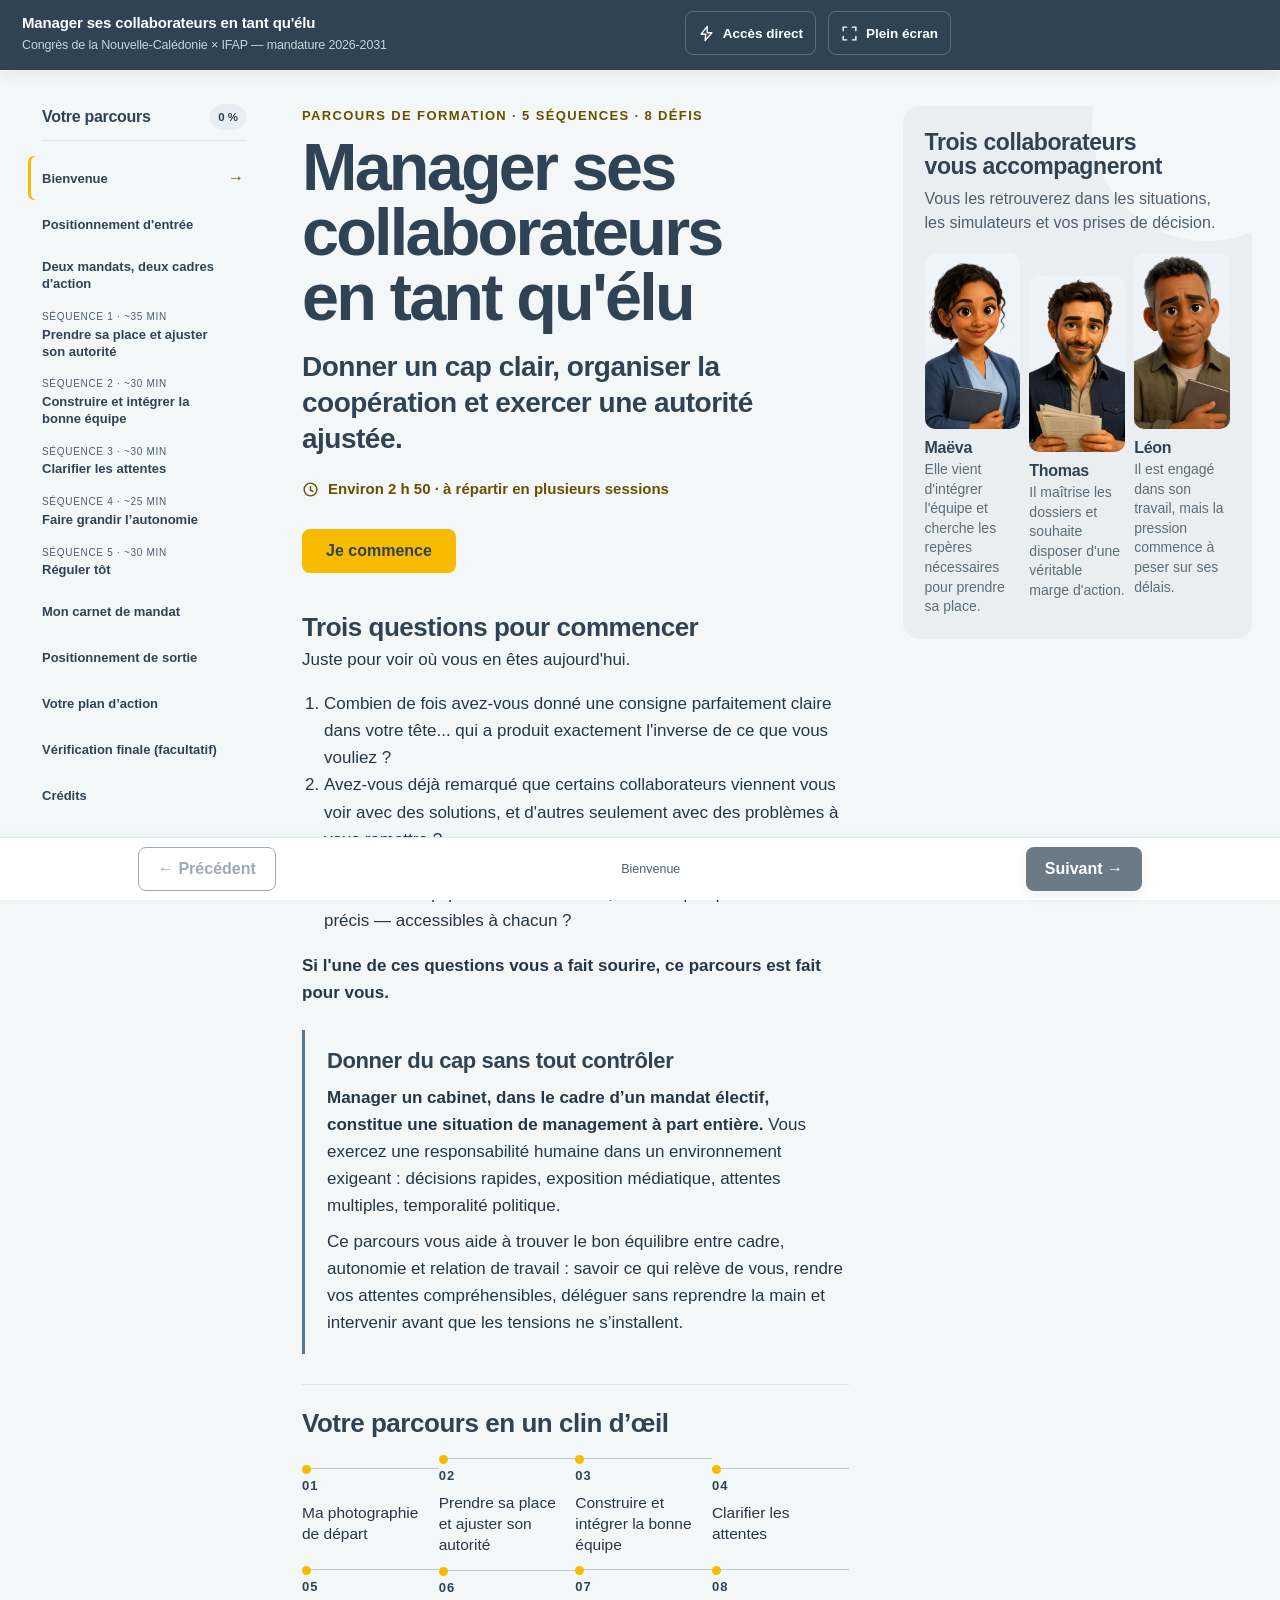
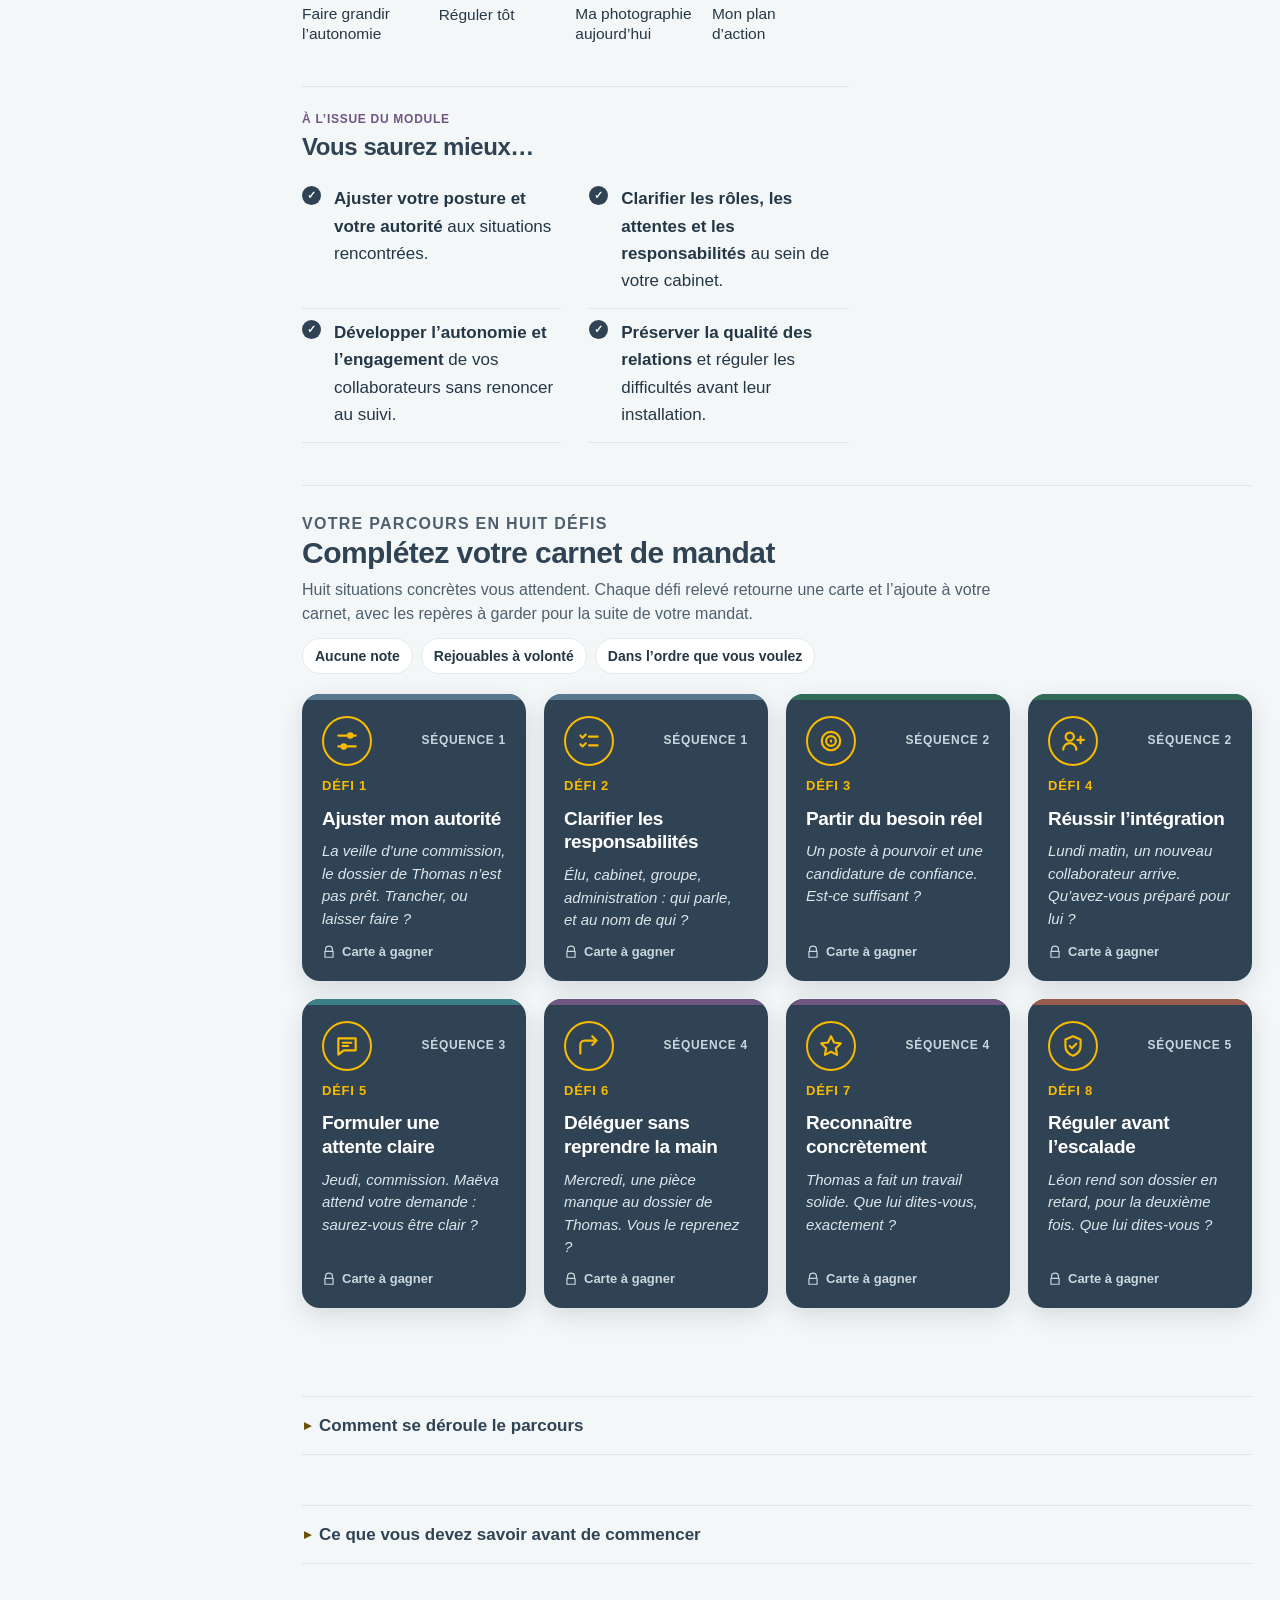
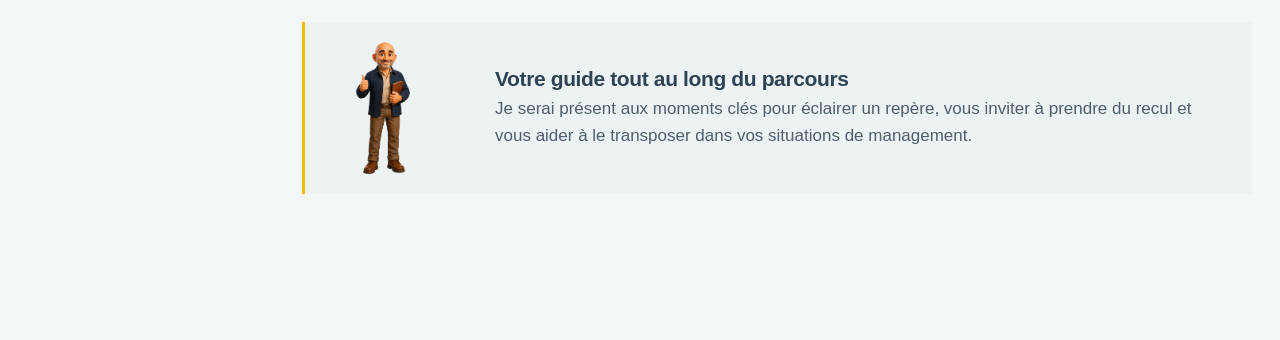
==== index.html @ 5dde5c9f "Manager_collaborateurs_elus_UX18I-T_CARNET- Claude" ====
<!DOCTYPE html>

<html lang="fr">
<head>
<meta charset="utf-8"/>
<meta content="width=device-width, initial-scale=1.0" name="viewport"/>
<title>Manager ses collaborateurs en tant qu'élu — Congrès × IFAP</title>
<!-- CANDIDAT UX18I-T — Lot T : défis en « carnet de mandat » (accueil et tableau de bord). -->
<!-- CANDIDAT UX18I-S — bandeau d’ouverture S1 dédié (Thomas). -->
<!-- CANDIDAT UX18I-R — Lot R : finitions P2 (plan d’action, menu, pastilles, cadrage S1). -->
<!-- CANDIDAT UX18I-Q — Lot Q : positionnement de sortie allégé et corrections P1. -->
<!-- CANDIDAT UX18I-P — Lot P : correctifs P0 (complétion, caractères parasites, navigation unique). -->
<!-- CANDIDAT UX18I-O — Lot O : guide retravaillé, quatre postures (explique, questionne, alerte, félicite). -->
<!-- CANDIDAT UX18I-N — Lot N : simulateurs v2 sur S3 et S4 ; écrans « conséquences » intégrés. -->
<!-- CANDIDAT UX18I-M — Lot M : prototype simulateur v2 sur S5 (Léon). -->
<!-- CANDIDAT UX18I-L — Lot L : fusion d’écrans (75 → 62), contenus secondaires repliés, situations supplémentaires facultatives, accueil allégé, durées réestimées (~3 h). -->
<!-- CANDIDAT UX18I-K — Lot K : allègement (défis resserrés, repères de recherche en « En bref », incises supprimées) et contrastes. -->
<!-- CANDIDAT UX18I-J — Lot J : cohérence globale (8 écrans repères identiques par séquence, chemin de séquence, sommaire local) et présentation premium des apports. -->
<!-- CANDIDAT UX18I-I — Lot I : nouveaux visuels (pastille Thomas S1, pastille Maëva S2, 4 bandeaux de situation illustrés). -->
<!-- CANDIDAT UX18I-H — Lot H : portraits de Léon apaisés en S2/S5, visuels des écrans s1-01d0 et s5-02b. -->
<!-- CANDIDAT UX18I-G — Lot G : réintégration du corpus dans l’ensemble du module (apports, références, mises en situation) sur UX18I-F. -->
<!-- CANDIDAT UX18I-F — Lot F : réintégration du corpus S2 au mot près (MGT-40, MGT-41) sur UX18I-BE. -->
<!-- CANDIDAT UX18I-BE — 1er octobre 2026 — Lots B (personnages) et E (interactions) appliqués sur UX18I-C. Deltas rattachés à MGT-07, 08, 16, 17, 19, 30, 31, 32, 34, 35, 36, 37, 38, 39, 51. -->
<!-- CANDIDAT UX18I-C — 1er octobre 2026 — Lot C (grammaire commune) appliqué sur UX18I-D. Deltas rattachés à MGT-09, 13, 14, 20–25, 28, 45, 49, 50, 52, 57 + H-02 à H-05, H-08. -->
<!-- CANDIDAT UX18I-D — 1er octobre 2026 — Lot D (premiumisation CSS sans refonte) appliqué sur UX18I-A. Couche <style id="ux18i-lot-d"> + 2 retouches HTML. Deltas rattachés à H-01 (§7), MGT-01, 02, 15, 18, 46. -->
<!-- CANDIDAT UX18I-A — 1er octobre 2026 — Lot A du cahier des charges d’évolution v1.0 (nettoyage des fuites de production et sources). Base gelée : UX18I_ACCESSIBILITE_OK (SHA-256 archive 638a7386…329f). Deltas rattachés à MGT-10, 11, 12, 42, 43, 47, 53 ; détail dans le rapport de delta. -->
<!--
================================================================================
  MODULE — MANAGER SES COLLABORATEURS EN TANT QU'ÉLU
  Congrès de la Nouvelle-Calédonie × IFAP — mandature 2026-2031
  Référence d’origine V10 — 24 août 2026.
  CANDIDAT UX18G — embellissement visuel + plan d’action imprimable — 14 septembre 2026.
  Lot 9C : identité pédagogique, grammaire UX et accès aux ressources
  Marie-Noëlle, sans modification du noyau de navigation.
  Empreinte SHA-256 de l’index de référence :
  5653e279adb5aade0eba81c2ec5126a011792228972d4642945e9f3972cf2f93

  La référence V10 reste gelée dans index_REFERENCE_V10.html. Cette copie
  applique le lot 9A : conformité des règles de collecte et de persistance
  (R15/R27 + spécification gabarit §1.3 et §1.7).

  BÂTI SUR GABARIT NOYAU v1.6 (gabarit_noyau_v1_6.html). La V10 de
  référence le reprenait à l'identique (tokens, châssis, SCORM, positionnement ipsatif, modale
  générique, appariement, ordonnancement, tableau à révélation). Conformément
  à la règle de hiérarchie (§1, rang 6) et au principe de gel de version
  (spécification §4.1), LE NOYAU N'AVAIT PAS ÉTÉ MODIFIÉ DANS LA V10 DE RÉFÉRENCE.
  Dans cette copie de travail, le lot 9A a d’abord corrigé les points techniques
  de collecte/persistance non conformes aux documents supérieurs. Le lot 9B
  reprend ensuite le contenu et le cheminement pédagogique à partir des retours
  de Marie-Noëlle, sans modifier la référence V10 gelée. Les couches
  « bibliothèque » (composants CSS/JS préfixés mgt-) et « pédagogie »
  (contenu du module) ont été ajoutées, aux emplacements que le noyau prévoit
  (slots data-slot, écrans insérés entre g-pre et g-eval).

  ── CE QUI EST REPRIS DU GABARIT NOYAU (hors corrections 9A documentées) ──
  · Tokens de la charte graphique (palette Congrès, Arial, espacements).
  · Châssis technique : routeur, sommaire, barre de progression, plein écran,
    modale générique accessible, navigation clavier, reprise de session.
  · Couche SCORM 1.2 en liste blanche stricte (aucun score, aucune note).
  · Positionnement ipsatif en 3 temps (entrée / sortie / rétrospectif) sur
    6 (ici 8) items, avec delta affiché en clôture — mécanique inchangée.
  · Bibliothèque générique : options/feedback (QCM), tableau à révélation,
    GABARIT.appariement() (tap-to-assign), GABARIT.ordonner() (tri par
    boutons ↑/↓), stepper à pastilles (step-pill).

  ── CE QUI EST REPRIS DU PROTOTYPE « ACTION ADMINISTRATIVE »
     (AA_prototype_html_v6_17.html), PAR IMITATION DE PATTERN (pas par copie
     de code module, puisque la structure narrative n'entre jamais dans le
     noyau — spécification §3) ──
  · Le patron de décision à embranchements avec rejeu (« Explorer une autre
    option ») de la fonction scenario() d'AA → repris ici sous
    choixUnique(), utilisé pour les 3 situations d'ouverture de séquence
    (S1-01, S4-03) et les QCM à nuance (S2-04, S4-05, repérage E04).
  · Le patron de stepper de quiz à pastilles, une question à la fois avec
    mélange des options et bilan final (S4 « Les sept questions » chez AA)
    → repris ici sous quizStepper(), utilisé pour les 5 quiz de séquence
    (S1-05, S2-05, S3-06, S4-07, S5-07) et le récapitulatif de g-eval.
  · Le composant media-slot du noyau (déjà présent dans gabarit_noyau) est
    repris tel quel pour tous les emplacements vidéo/photo/HTML prévus au
    plan médias (§12 du scénario) : aucun média n'est simulé, chaque
    emplacement est balisé et nommé (MGT-…) pour la production ultérieure.
  · Le principe des « écrans-cadres figés » (g-contrat, g-pre, g-eval,
    g-post, g-satisf, g-fin) et l'usage exclusif des classes sémantiques du
    noyau (.g-consigne, .g-repere, .g-bon-reflexe, .g-alerte-juridique,
    .g-guidance, .g-apport) sont conservés à l'identique de la pratique AA.

  ── ADAPTATIONS ASSUMÉES ET À ARBITRER (transparence, cf. RÈGLE_hiérarchie) ──
  1. Le scénario (§2, E03) prévoit 3 niveaux de réponse au positionnement
     (« déjà solide / en développement / je souhaite le travailler »). Le
     moteur du noyau encode 4 niveaux fixes (Pas du tout/Plutôt non/Plutôt
     oui/Tout à fait), et le noyau est gelé : ce prototype utilise donc
     l'échelle à 4 niveaux du noyau. Écart à signaler en comité — H5/H6.
  2. Le scénario ne prévoit pas d'évaluation finale centralisée : les 5 quiz
     sont distribués en fin de chaque séquence. L'écran g-eval, obligatoire
     dans le noyau, est ici employé comme RÉCAPITULATIF TRANSVERSAL (une
     question par séquence, reprise de la banque §9) plutôt que comme un
     6ᵉ quiz supplémentaire — à valider : conserver, alléger ou vider ce
     récapitulatif au profit d'un simple message de transition.
  3. S6-01 (« Avec le recul ») est directement porté par les écrans noyau
     g-post + g-retro-bloc (mêmes 8 items qu'à l'entrée). S6-02 à S6-05
     (delta, maintenir/faire évoluer/expérimenter, 3 engagements, feuille de
     route) sont repliés dans le slot libre data-slot="fin" de l'écran de
     clôture g-fin, qui est explicitement prévu en « forme libre » par la
     spécification (§6.3) — aucun écran noyau n'a été ajouté ni déplacé.
  4. Les vidéos, photographies et schémas du plan médias (§12) sont tous en
     l'état d'emplacement balisé (.media-slot), non produits à ce stade.

  ── RETOUR MARC DU 20/08/2026 — INTÉGRÉ ──
  · Les huit défis de l'écran d'accueil ne sont plus énumérotés (1—, 2—…) :
    simple liste à puces.
  5. Sommaire regroupé par séquence (voir commentaire au-dessus de
     construireMenu() dans le script) : le sommaire n'affiche plus qu'une
     entrée par séquence, avec l'intitulé officiel du scénario (§3 à §7) —
     jamais les écrans/activités qui la composent. Inspiré du fonctionnement
     d'« Action administrative » (un panneau = une séquence, sous-navigation
     interne), mais implémenté ici comme un regroupement à l'affichage plutôt
     qu'une fusion des 31 écrans en 5 panneaux : ORDRE, la navigation bas de
     page, le calcul de complétion et le SCORM restent inchangés. À arbitrer :
     si l'équipe souhaite à terme la structure AA « un panneau par séquence »
     à part entière (sous-écrans + rituel interne), c'est une réécriture plus
     profonde du routeur, hors périmètre de cette itération.

  ── APPLICATION DE REGLES_UX_interface_modules_elus.md (R100-R108,
     20/08/2026) — revue UX du même jour, transformée en règles puis
     appliquée à ce prototype dans la foulée ──
  · R100 : écran d'accueil replié — seuls titre/accroche/vidéo/CTA restent
    visibles sans dépli ; défis, durée détaillée, confidentialité complète
    et légende passent dans un <details> natif (#g-contrat-detail), une
    mention de non-collecte courte restant visible avant le bouton.
  · R101 : dev:false dans l'appel GABARIT.init() du module (le noyau gelé
    garde dev:true comme valeur par défaut interne — non modifié, gel de
    version — mais le module l'écrase à l'initialisation).
  · R102/R103 : POSITION_SEQ et SEQ_DUREES ajoutés au script — repère
    « Écran X sur Y » en bas de page, durée estimée par séquence au
    sommaire.
  · R104 : majBoutonSuivant() — le bouton Suivant reste cliquable en toutes
    circonstances (aucun changement de la condition de disabled, position
    dans ORDRE uniquement), un signal visuel discret (grisage + info-bulle
    CSS) apparaît si l'écran courant n'est pas encore complété.
  · R105 : convergence des libellés de bouton vers « Je valide… » /
    « Je continue… » / « Je termine… ». Deux exceptions documentées et
    volontaires : le bouton « Vérifier » de GABARIT.ordonner() et le bouton
    « Je poursuis » d'evalTerminee() sont générés à l'intérieur du noyau
    gelé (lignes < 1688, avant le `return{...}` de l'IIFE GABARIT) — non
    modifiés pour respecter le gel de version. « Je commence » (accueil)
    reste tel quel : une entrée dans le module n'est pas une simple
    continuation.
  · R106 : rendreJauges() (fonction simulateur) affiche désormais la valeur
    chiffrée de chaque jauge et porte role="progressbar" + aria-valuenow/
    min/max.
  · R107 : les apports théoriques de plus de trois lignes mettent en
    évidence leur phrase-clé (<strong>) plutôt qu'un bloc de texte continu.
  · R108 : point de bascule de la mise en page (menu fixe → menu superposé)
    relevé de 900 à 1100px, pour qu'un iPad en paysage (1024px CSS) bascule
    en mise en page à une colonne plutôt que de garder le menu fixe.

  ── IMAGES INTÉGRÉES DU 21/08/2026 ──
  Les 5 images du plan médias (§12) ont été produites par Marc à partir des
  prompts fournis (PROMPTS_IMAGES_MGT_v1.md) et sont intégrées ici en dur,
  chacune remplaçant son .media-slot d'origine par une balise <img> :
  MGT-IMG-ENTREES-SEQUENCES, MGT-IMG-CRISE-DOSSIER, MGT-IMG-SCENE-COMMISSION,
  MGT-IMG-DOSSIER-TRAVAIL, MGT-IMG-DEUX-FAUTEUILS. Fichiers dans le
  sous-dossier /media, à côté de ce HTML (convention retenue faute de
  précédent dans les prototypes existants — à confirmer avant packaging
  SCORM définitif). Recompressées à la livraison (qualité JPEG 82,
  redimensionnées à 1400px de large max.) pour respecter le plafond de
  200 Ko de R36 — poids d'origine 449 à 568 Ko, ramenés à 161-189 Ko.
  Texte alternatif posé sur chacune conformément au texte fourni dans
  PROMPTS_IMAGES_MGT_v1.md. Seul MGT-VIDEO-INTRO reste en .media-slot
  (vidéo réelle, hors package par R36). Écart corrigé au passage : l'eyebrow
  de g-contrat annonçait « 6 séquences », le module en compte 5 — corrigé.

  À FAIRE AVANT VALIDATION HTML (checklist spécification §7) : retirer tout
  bloc .a-fournir restant, tester au clavier et au lecteur d'écran,
  tester la reprise de session. dev:false déjà appliqué (R101 ci-dessus).
================================================================================
-->
<style>
/* ===== NOYAU · 1.1 — tokens de la charte, copiés tels quels ===== */
:root {
  /* ==================================================================
     SYSTÈME DE TOKENS v2 — palette 11 rôles, typo 6 tailles.
     Rôles canoniques d'abord ; les anciens noms sont conservés comme
     ALIAS pour que les classes existantes héritent sans réécriture.
     ================================================================== */
  /* --- Neutres (5) · titre (1) --- */
  --blanc:#FFFFFF; --page:#F7F9FB; --ligne:#E3E9EE; --texte-2:#647583; --encre:#263746;
  --bleu-nuit:#2F4354;
  /* --- Accent (rare) --- */
  --or:#F8BB00; --or-survol:#E0A800; --or-texte:#6B4E00; --ivoire:#FFF8E3;
  /* --- Sémantiques (état seulement) --- */
  --succes:#2E7D52; --succes-fond:#E7F4EC; --erreur:#B4453A; --erreur-fond:#FBECEA;
  /* --- Typographie — 6 tailles, 2 graisses --- */
  --fs-legende:13px; --fs-corps:16px; --fs-sous:20px; --fs-section:26px; --fs-ecran:33px; --fs-accueil:42px;
  --poids-normal:400; --poids-fort:600; --interligne:1.6;
  --police:Arial,Helvetica,sans-serif;
  /* --- Espace · rayons · ombre · mesure de lecture --- */
  --sp-1:8px; --sp-2:16px; --sp-3:24px; --sp-4:40px;
  --r-1:10px; --r-2:14px;
  --ombre-carte:0 2px 10px rgba(35,55,70,.05);
  --mesure:68ch;

  /* --- Palette secondaire MGT : repérage pédagogique, issue des fiches --- */
  --mgt-repere-1:#EAF1F5; --mgt-repere-2:#FFF7DF; --mgt-repere-3:#EAF4EF; --mgt-repere-4:#F1ECF6;
  --mgt-accent-1:#58788F; --mgt-accent-2:#B68B00; --mgt-accent-3:#2F6B55; --mgt-accent-4:#705683;

  /* --- ALIAS de compatibilité (anciens noms -> rôles) --- */
  --cnc-or:var(--or); --cnc-or-fonce:var(--or-texte);
  --cnc-gris:var(--texte-2); --cnc-gris-clair:var(--texte-2);
  --bleu-ardoise:var(--bleu-nuit); --gris-doux:var(--texte-2); --bordure:var(--ligne);
  --brume:var(--page); --info-fond:var(--page); --sable:var(--ivoire); --sable-bord:var(--or);
  --fs-titre-module:var(--fs-ecran); --fs-titre-section:var(--fs-section);
  --fs-titre-bloc:var(--fs-sous); --fs-texte:var(--fs-corps); --fs-petit:var(--fs-legende);
  --espace-s:var(--sp-2); --espace-m:var(--sp-3); --espace-l:var(--sp-4);
  --rayon:var(--r-1); --rayon-grand:var(--r-2);
  --ombre:var(--ombre-carte); --ombre-forte:var(--ombre-carte);
}
*{box-sizing:border-box}html,body{margin:0;padding:0}
body{font-family:var(--police);color:var(--encre);line-height:var(--interligne);font-size:var(--fs-corps);background:var(--page)}
:focus-visible{outline:3px solid var(--bleu-ardoise);outline-offset:2px}
@media (prefers-reduced-motion:reduce){*{animation:none!important;transition:none!important}}
:fullscreen{background:var(--page);overflow:auto}
::backdrop{background:var(--page)}

/* ===== NOYAU · 1.4 — châssis (chrome, progression, navigation) ===== */
.g-chrome{position:sticky;top:0;z-index:50;background:var(--bleu-nuit);color:var(--blanc);box-shadow:var(--ombre)}
.g-chrome-inner{max-width:1440px;margin:0 auto;padding:10px 18px;display:flex;align-items:center;gap:14px;flex-wrap:wrap}
.g-chrome .g-titre{font-weight:bold;font-size:15px;margin:0;flex:1 1 220px}
.g-chrome .g-titre span{display:block;font-weight:normal;font-size:12.5px;color:#C6D3DD}
.g-chrome-btn{background:transparent;color:var(--blanc);border:1.5px solid #5C7285;border-radius:7px;padding:7px 12px;font-family:var(--police);font-size:13.5px;font-weight:bold;cursor:pointer}
.g-chrome-btn:hover{background:var(--bleu-nuit)}
.g-progression{background:var(--bleu-nuit);height:8px;overflow:hidden}
.g-progression .g-avancee{height:100%;width:0%;background:linear-gradient(90deg,var(--cnc-or),var(--or));transition:width .35s ease}
.g-dev{background:var(--bleu-nuit);color:var(--or);font-size:12.5px;padding:6px 18px;text-align:center}

.g-page{max-width:1440px;margin:0 auto;padding:26px 24px 120px}
.g-layout{display:grid;grid-template-columns:280px minmax(0,980px);gap:28px;align-items:start;justify-content:center}
.g-contenu{min-width:0;max-width:980px;width:100%}
.panel{display:none}.panel.actif{display:block;animation:app .28s ease}
@keyframes app{from{opacity:0;transform:translateY(6px)}to{opacity:1;transform:none}}
.g-menu{display:block;position:sticky;top:86px;max-height:calc(100vh - 116px);max-height:calc(100dvh - 116px);overflow:auto;background:var(--blanc);border:1px solid var(--bordure);border-radius:var(--rayon-grand);box-shadow:var(--ombre);padding:18px 14px}
.g-menu-head{display:flex;align-items:center;justify-content:space-between;gap:10px;margin:0 8px 12px}
.g-menu-titre{font-size:18px;color:var(--bleu-nuit);margin:0}
.g-menu-pct{flex:0 0 auto;padding:5px 9px;border-radius:999px;background:var(--info-fond);font-size:13px;font-weight:800;color:var(--bleu-nuit);white-space:nowrap}
.g-menu ol{list-style:none;margin:0;padding:0}.g-menu li{margin:0 0 6px}
.g-menu a{display:grid;grid-template-columns:minmax(0,1fr) 20px;gap:9px;align-items:center;min-height:48px;color:var(--gris-doux);cursor:pointer;text-decoration:none;border:0;border-radius:9px;padding:9px 10px;font-size:13.5px;line-height:1.25}
.g-menu a:hover{background:var(--brume);color:var(--bleu-nuit)}
.g-menu .g-menu-kicker{display:block;color:var(--gris-doux);font-size:10.5px;font-weight:400;letter-spacing:.35px;text-transform:uppercase;margin-bottom:3px}
.g-menu .g-menu-libelle{display:block;color:var(--bleu-nuit);font-size:13.5px;font-weight:650;line-height:1.3}
.g-menu .g-menu-statut{display:grid;place-items:center;width:20px;height:20px;font-size:16px;font-weight:bold}
.g-menu li.est-termine a{background:transparent}
.g-menu li.est-termine .g-menu-statut{color:var(--succes)}
.g-menu li.est-actif a{background:var(--bleu-nuit);color:var(--blanc);box-shadow:inset 4px 0 0 var(--cnc-or)}
.g-menu li.est-actif .g-menu-kicker{color:inherit;opacity:.8}
.g-menu li.est-actif .g-menu-libelle{color:inherit}
.g-menu li.est-actif .g-menu-statut{color:var(--cnc-or)}
.g-menu li.est-a-venir a{color:var(--texte-2)}
.g-menu-outils{border-top:1px solid var(--bordure);margin-top:14px;padding-top:14px}
.g-menu-outils h3{font-size:14px;margin:0 0 8px;color:var(--bleu-nuit)}
.g-menu-outils a{display:block;border:1px solid var(--bordure);padding:9px 10px;margin-top:7px;font-weight:bold}
.g-menu-outils:empty{display:none}
.g-chrome #g-btn-menu{display:none}
.g-nav-bas{position:fixed;bottom:0;left:0;right:0;background:var(--blanc);border-top:1px solid var(--bordure);box-shadow:0 -3px 12px rgba(30,45,58,.07);z-index:40}
.g-nav-bas-inner{max-width:980px;margin:0 auto;padding:12px 18px;display:flex;justify-content:space-between;gap:12px;align-items:center}
.g-nav-bas .g-position{font-size:13px;color:var(--gris-doux)}
/* R108 (REGLES_UX_interface_modules_elus.md) — bascule relevée de 900 à
   1100px : un iPad en orientation paysage (1024px CSS) reste sous ce seuil
   avec l'ancien réglage et gardait la mise en page « bureau » à deux
   colonnes, trop resserrée pour le tri de cartes et les jauges de
   simulateur. */
@media(max-width:1100px){
 .g-page{padding-left:18px;padding-right:18px}.g-layout{display:block}.g-contenu{max-width:none}
 .g-chrome #g-btn-menu{display:inline-block}
 .g-menu{display:none;position:fixed;z-index:70;left:12px;right:12px;top:70px;max-height:calc(100vh - 92px);max-height:calc(100dvh - 92px)}
 .g-menu.ouvert{display:block}
}
@media(max-width:520px){.g-nav-bas .g-position{display:none}.g-nav-bas .btn{flex:1;text-align:center}}
/* R104 — signal discret sur le bouton Suivant quand l'écran n'est pas complété */
.g-btn-incomplet{opacity:.7;position:relative}
.g-btn-incomplet:hover::after,.g-btn-incomplet:focus-visible::after{content:attr(data-tip);position:absolute;bottom:calc(100% + 9px);right:0;background:var(--bleu-nuit);color:var(--blanc);font-size:12.5px;font-weight:normal;padding:7px 11px;border-radius:6px;white-space:nowrap;box-shadow:var(--ombre);pointer-events:none}
@media(max-width:520px){.g-btn-incomplet:hover::after,.g-btn-incomplet:focus-visible::after{white-space:normal;left:0;right:0;bottom:calc(100% + 9px);text-align:center}}

/* ===== NOYAU — typographie & blocs génériques ===== */
.eyebrow{color:var(--cnc-or-fonce);font-weight:bold;text-transform:uppercase;letter-spacing:.8px;font-size:var(--fs-petit);margin:0 0 6px}
h1{font-size:var(--fs-titre-module);color:var(--bleu-nuit);line-height:1.2;margin:0 0 12px}
h2{font-size:var(--fs-titre-section);color:var(--bleu-nuit);margin:var(--espace-l) 0 4px}
h3{font-size:var(--fs-titre-bloc);color:var(--bleu-nuit);margin:var(--espace-m) 0 8px}
p{margin:0 0 12px}.chapo{color:var(--gris-doux);font-size:16px}
.hero{background:var(--bleu-nuit);border-radius:var(--rayon-grand);padding:36px 32px;color:var(--blanc);position:relative;overflow:hidden;margin-bottom:var(--espace-m)}
.hero::after{content:"";position:absolute;right:-40px;top:-40px;width:220px;height:220px;border-radius:50%;background:var(--cnc-or);opacity:.14}
.hero .eyebrow{color:var(--cnc-or)}.hero h1{color:var(--blanc)}.hero p{margin:0;max-width:620px;color:#DCE5EC}

.btn{display:inline-block;padding:13px 22px;border-radius:7px;font-weight:bold;text-decoration:none;font-family:var(--police);font-size:16px;border:none;cursor:pointer}
.btn-primaire{background:var(--bleu-nuit);color:var(--blanc)}.btn-primaire:hover{background:var(--bleu-nuit)}
.btn-accent{background:var(--cnc-or);color:var(--bleu-nuit)}.btn-accent:hover{background:var(--or-survol)}
.btn-secondaire{background:var(--blanc);color:var(--bleu-nuit);border:2px solid var(--bleu-nuit)}.btn-secondaire:hover{background:var(--brume)}
.btn[disabled]{opacity:.45;cursor:not-allowed}

.encadre{border-radius:var(--rayon);padding:18px 22px;margin:var(--espace-m) 0}
.encadre-info{background:var(--blanc);border:1px solid var(--ligne)}
.encadre-attention{background:var(--sable);border:1px solid var(--sable-bord)}
.encadre-cle{background:var(--blanc);border:1px solid var(--bordure);box-shadow:var(--ombre)}

/* ---- Écran d'accueil « Bienvenue » — structure standard de tous les modules ---- */
.g-accueil-intro{max-width:1050px;margin-bottom:22px}
.g-accueil-intro h1{max-width:none}
.g-accueil-intro .chapo{max-width:1000px}
.mgt-accueil-hero{display:grid;grid-template-columns:minmax(0,1fr) minmax(320px,420px);grid-template-areas:"titre titre" "intro video";column-gap:30px;row-gap:10px;align-items:start;margin-bottom:20px}.mgt-accueil-titre{grid-area:titre}.mgt-accueil-titre h1{margin-bottom:0}.mgt-accueil-hero .g-accueil-intro{grid-area:intro;margin:0}.mgt-accueil-hero .g-accueil-video{grid-area:video;margin:0;max-width:420px;justify-self:end}.mgt-accueil-hero .g-video-legende{font-size:12.5px}
@media(max-width:1100px){.mgt-accueil-hero{grid-template-areas:"titre" "intro" "video"}}
.g-accueil-grid{display:grid;grid-template-columns:minmax(0,1fr) minmax(360px,.92fr);gap:28px;align-items:start}
.g-objectifs{margin:18px 0;padding:18px 20px;background:var(--ivoire);border:1px solid var(--ligne);border-radius:var(--rayon);color:var(--encre)}
.g-objectifs h2{margin:0 0 8px;color:var(--bleu-nuit);font-size:21px}
.g-objectifs li{margin:7px 0;line-height:1.45}
.g-duree{display:flex;align-items:center;gap:12px;margin:14px 0 0;padding:15px 18px;background:var(--blanc);border:1px solid var(--bordure);border-radius:var(--rayon);box-shadow:var(--ombre);color:var(--encre)}
.g-duree .icone{display:grid;place-items:center;flex:0 0 40px;width:40px;height:40px;border-radius:50%;background:var(--brume);color:var(--bleu-nuit);font-size:20px}
.g-duree p{margin:0;font-size:16px;line-height:1.5}
.g-duree strong{color:var(--bleu-nuit)}
.g-accueil-video{margin:18px 0 0}
.g-accueil-video video,.g-accueil-video iframe{display:block;width:100%;aspect-ratio:16/9;border:0;border-radius:var(--rayon-grand);background:var(--bleu-nuit);box-shadow:var(--ombre)}
.g-video-legende{margin:9px 2px 0;color:var(--gris-doux);font-size:14px}
.g-accueil-essentiel{display:grid;grid-template-columns:minmax(0,1.3fr) minmax(280px,.7fr);gap:22px;align-items:start;margin:22px 0}.g-accueil-essentiel .g-objectifs{margin:0}.g-accueil-essentiel .g-duree{margin:0 0 16px}
.mgt-objectifs-formation{margin:24px 0}.mgt-objectifs-formation h2,.mgt-engagements h2{margin-bottom:12px;color:var(--bleu-nuit)}.mgt-objectifs-liste{display:grid;grid-template-columns:1fr 1fr;gap:9px 24px;margin:0;padding:0;list-style:none;counter-reset:objectif}.mgt-objectifs-liste li{counter-increment:objectif;position:relative;padding:9px 0 9px 38px;border-bottom:1px solid var(--bordure)}.mgt-objectifs-liste li::before{content:counter(objectif);position:absolute;left:0;top:8px;display:grid;place-items:center;width:26px;height:26px;border-radius:50%;background:var(--bleu-nuit);color:#fff;font-weight:800;font-size:13px}
.mgt-engagements{margin:24px 0}.mgt-engagements-grid{display:grid;grid-template-columns:1fr 1fr;gap:12px}.mgt-engagement{padding:14px 16px;background:var(--brume);border-left:4px solid var(--cnc-or);border-radius:0 9px 9px 0}.mgt-engagement strong{display:block;color:var(--bleu-nuit);margin-bottom:3px}.mgt-engagement p{margin:0;font-size:14px;color:var(--texte-2)}
.mgt-personnages{margin:24px 0}.mgt-personnages-entete{display:flex;align-items:end;justify-content:space-between;gap:18px;margin-bottom:13px}.mgt-personnages-entete h2{margin:0;color:var(--bleu-nuit)}.mgt-personnages-entete p{margin:0;color:var(--texte-2);font-size:14px}.mgt-personnages-grid{display:grid;grid-template-columns:repeat(3,1fr);gap:13px}.mgt-personnage{display:grid;grid-template-columns:92px 1fr;gap:13px;align-items:center;padding:13px;background:#fff;border:1px solid var(--bordure);border-radius:var(--rayon);box-shadow:var(--ombre)}.mgt-personnage img{width:92px;height:92px;object-fit:cover;border-radius:50%;border:3px solid var(--brume)}.mgt-personnage h3{font-size:18px;margin:0 0 3px;color:var(--bleu-nuit)}.mgt-personnage p{font-size:13.5px;margin:0;color:var(--texte-2)}
.mgt-cas-intro{display:grid;grid-template-columns:66px 1fr;gap:13px;align-items:center;margin:9px 0 16px}.mgt-cas-intro img{width:66px;height:66px;object-fit:cover;border-radius:50%;border:3px solid var(--brume)}.mgt-cas-intro .chapo{margin:0}
.mgt-accueil-blocs{display:grid;grid-template-columns:1fr 1fr;gap:24px;margin:24px 0}.mgt-accueil-blocs .mgt-objectifs-formation,.mgt-accueil-blocs .mgt-engagements{margin:0}.mgt-accueil-blocs .mgt-objectifs-liste,.mgt-accueil-blocs .mgt-engagements-grid{grid-template-columns:1fr}
.mgt-seq-repere{margin:0 0 28px;padding:0 0 15px 17px;border-left:4px solid var(--cnc-or);border-bottom:1px solid var(--bordure)}.mgt-seq-meta{display:flex;justify-content:space-between;gap:16px;color:var(--bleu-ardoise);font-size:12px;font-weight:700;letter-spacing:.45px;text-transform:uppercase}.mgt-seq-repere h1{font-size:clamp(25px,3.2vw,34px);margin:5px 0 7px;color:var(--bleu-nuit)}.mgt-seq-repere p{margin:0;color:var(--texte-2);font-size:15px}.mgt-activite-type{display:inline-block;margin:0 0 9px;color:var(--bleu-ardoise);font-size:12px;font-weight:800;letter-spacing:.55px;text-transform:uppercase}.mgt-situation-titre{font-size:clamp(23px,2.8vw,29px);margin:0 0 10px;color:var(--bleu-nuit)}
.mgt-guide-card{display:grid;grid-template-columns:108px 1fr;gap:15px;align-items:center;background:var(--bleu-nuit);color:#fff;border-radius:var(--rayon-grand);padding:15px 18px;overflow:hidden}.mgt-guide-card img{display:block;width:108px;height:128px;object-fit:cover;object-position:center 10%;align-self:end}.mgt-guide-card h2{font-size:20px;color:var(--cnc-or);margin:0 0 6px}.mgt-guide-card p{margin:0;font-size:14px}
.mgt-guidee{position:relative;padding-right:92px!important}.mgt-guidee::after{content:"";position:absolute;right:15px;bottom:10px;width:62px;height:62px;border-radius:50%;background:#fff url("[data-uri]") center 12%/175% auto no-repeat;border:3px solid var(--cnc-or);box-shadow:0 2px 8px rgba(30,45,58,.18)}
.g-legende-composants{display:grid;grid-template-columns:repeat(3,1fr);gap:10px;margin:18px 0}
.g-legende-composants div{padding:13px;border-radius:9px;border:1px solid var(--bordure);background:#fff}
.g-legende-composants b{display:block;color:var(--bleu-nuit)}
.g-legende-composants span{color:var(--gris-doux);font-size:14px}
@media(max-width:1100px){.g-accueil-grid,.g-legende-composants,.g-accueil-essentiel,.mgt-accueil-hero{grid-template-columns:1fr}.mgt-accueil-hero .g-accueil-video{justify-self:start;width:100%;max-width:480px}.g-accueil-video{margin-top:0}.mgt-personnages-grid{grid-template-columns:1fr 1fr}}@media(max-width:760px){.mgt-accueil-blocs{grid-template-columns:1fr}.mgt-personnages-grid{grid-template-columns:1fr}.mgt-personnages-entete{display:block}.mgt-personnages-entete p{margin-top:5px}}@media(max-width:680px){.mgt-objectifs-liste,.mgt-engagements-grid{grid-template-columns:1fr}}@media(max-width:520px){.mgt-guide-card{grid-template-columns:82px 1fr}.mgt-guide-card img{width:82px;height:108px}.mgt-guidee{padding-right:72px!important}.mgt-guidee::after{right:9px;width:52px;height:52px}.mgt-seq-meta{display:block}.mgt-seq-meta span{display:block;margin-bottom:3px}}
/* R100 — écran d'accueil : détail replié par défaut (<details> natif) */
.g-accueil-detail{margin:16px 0 0;border:1px solid var(--bordure);border-radius:var(--rayon);background:var(--blanc)}
.g-accueil-detail summary{cursor:pointer;list-style:none;padding:15px 18px;font-weight:bold;color:var(--bleu-nuit);display:flex;align-items:center;gap:8px}
.g-accueil-detail summary::-webkit-details-marker{display:none}
.g-accueil-detail summary::before{content:"▸";color:var(--cnc-or-fonce);font-size:14px}
.g-accueil-detail[open] summary::before{content:"▾"}
.g-accueil-detail summary:hover{background:var(--brume)}
.g-accueil-detail>*:not(summary){padding:0 18px 18px}
.g-lien-detail{color:var(--bleu-ardoise);font-weight:bold}
.encadre h4{margin:0 0 6px;color:var(--bleu-nuit);font-size:var(--fs-titre-bloc)}
.encadre p:last-child{margin-bottom:0}

/* R72-R73 — fonctions éditoriales distinctes et stables */
.g-consigne,.g-guidance,.g-apport,.g-alerte-juridique,.g-bon-reflexe,.g-repere,.g-ressource{border-radius:var(--rayon);padding:16px 18px;margin:var(--espace-m) 0}
.g-consigne{background:var(--sable);border:2px solid var(--cnc-or);color:var(--encre)}
.g-consigne::before{content:"À vous d'agir";display:block;font-size:12px;line-height:1.2;font-weight:bold;text-transform:uppercase;letter-spacing:.7px;color:var(--or-texte);margin-bottom:6px}
.g-guidance{background:var(--blanc);border:1px solid var(--ligne);color:var(--texte-2)}
.g-guidance::before{content:"Conseil";display:block;font-size:12px;font-weight:bold;text-transform:uppercase;letter-spacing:.7px;color:var(--bleu-ardoise);margin-bottom:6px}
.g-apport{background:var(--blanc);border:1px solid var(--bordure);box-shadow:var(--ombre)}
.g-alerte-juridique{background:var(--erreur-fond);border:1px solid var(--erreur)}
.g-alerte-juridique::before{content:"Vigilance juridique";display:block;font-size:12px;font-weight:bold;text-transform:uppercase;letter-spacing:.7px;color:var(--erreur);margin-bottom:6px}
.g-bon-reflexe{background:var(--succes-fond)}
.g-bon-reflexe::before{content:"Bon réflexe";display:block;font-size:12px;font-weight:bold;text-transform:uppercase;letter-spacing:.7px;color:var(--succes);margin-bottom:6px}
.g-repere{background:var(--bleu-nuit);color:var(--blanc);border-top:5px solid var(--cnc-or)}
.g-repere::before{content:"Repère à emporter";display:block;font-size:12px;font-weight:bold;text-transform:uppercase;letter-spacing:.7px;color:var(--cnc-or);margin-bottom:6px}
.g-ressource{background:var(--blanc);border:1px solid var(--bordure);box-shadow:var(--ombre)}
.g-ressource::before{content:"Ressource";display:block;font-size:12px;font-weight:bold;text-transform:uppercase;letter-spacing:.7px;color:var(--cnc-or-fonce);margin-bottom:6px}
.g-consigne>:last-child,.g-guidance>:last-child,.g-apport>:last-child,.g-alerte-juridique>:last-child,.g-bon-reflexe>:last-child,.g-repere>:last-child,.g-ressource>:last-child{margin-bottom:0}

/* R68 — rituel de séquence */
.g-rituel{display:grid;grid-template-columns:repeat(5,minmax(0,1fr));gap:6px;margin:16px 0 24px;padding:8px;background:var(--blanc);border:1px solid var(--bordure);border-radius:var(--rayon)}
.g-rituel span{display:flex;gap:6px;align-items:center;justify-content:center;min-height:44px;padding:7px;border-radius:7px;background:var(--brume);color:var(--texte-2);font-size:13px;font-weight:bold;text-align:center}
.g-rituel span::before{content:attr(data-num);display:grid;place-items:center;flex:0 0 22px;height:22px;border-radius:50%;background:var(--blanc);color:var(--bleu-nuit)}
.g-rituel .est-actif{background:var(--cnc-or);color:var(--bleu-nuit)}.g-rituel .est-fait{background:var(--succes-fond);color:var(--succes)}
@media(max-width:720px){.g-rituel{grid-template-columns:1fr}.g-rituel span{justify-content:flex-start;text-align:left}}

/* R78-R81 — médias lisibles, agrandissables et accessibles */
.g-visuel{margin:var(--espace-m) 0}.g-visuel img{display:block;width:100%;height:auto;border:1px solid var(--bordure);border-radius:var(--rayon)}
.g-visuel-actions{display:flex;gap:10px;flex-wrap:wrap;margin-top:10px}
.g-visuel details{margin-top:10px;font-size:14px;color:var(--gris-doux)}
.g-visuel details summary{cursor:pointer;font-weight:bold;color:var(--bleu-ardoise)}

/* R70 — sous-écrans progressifs */
.g-sous-ecran[hidden]{display:none}.g-sous-ecran-nav{display:flex;justify-content:space-between;gap:10px;align-items:center;margin:24px 0}
.g-sous-ecran-position{color:var(--gris-doux);font-size:14px}

/* Mentions obligatoires injectées par le noyau (spec §1.4) */
.g-confid{display:flex;align-items:center;gap:10px;background:var(--page);border:1px dashed var(--ligne);border-radius:8px;padding:9px 14px;font-size:13.5px;color:var(--texte-2);margin:0 0 var(--espace-m)}
.g-confid strong{color:var(--bleu-nuit)}
.g-droit-date{background:var(--sable);border:1px solid var(--sable-bord);border-radius:8px;padding:10px 14px;font-size:13.5px;color:var(--or-texte);margin:14px 0}
.g-droit-date b{display:block}

/* Bloc « à fournir » — visible en dev, doit disparaître avant packaging */
.a-fournir{background:var(--erreur-fond);border:2px dashed var(--erreur);border-radius:var(--rayon);padding:14px 18px;margin:14px 0;font-size:14.5px;color:var(--erreur)}
.a-fournir b{display:block;margin-bottom:3px;text-transform:uppercase;font-size:12px;letter-spacing:.6px}
.a-fournir code{background:#fff;padding:1px 5px;border-radius:3px;font-size:13px}

/* Emplacement média externe (ressource Moodle) */
.media-slot{border:2px dashed var(--bleu-ardoise);border-radius:var(--rayon);background:var(--page);padding:18px;margin:var(--espace-m) 0;text-align:center;color:var(--gris-doux)}
.media-slot .nom{display:inline-block;background:var(--bleu-nuit);color:var(--blanc);font-size:12px;font-weight:bold;letter-spacing:.5px;padding:3px 9px;border-radius:4px;margin-bottom:8px}
.media-slot p{margin:0;font-size:14.5px}

/* Images intégrées (R31/R33/R36) — remplacent les .media-slot une fois le
   fichier produit et déposé dans /media à côté du HTML. */
.media-img{display:block;width:100%;height:auto;border-radius:var(--rayon-grand);box-shadow:var(--ombre-carte);margin:var(--espace-m) 0}
.media-img.media-img-bandeau{margin-bottom:14px}

/* ===== BIBLIOTHÈQUE — composants génériques réutilisables du noyau ===== */
.pyramide{display:flex;flex-direction:column;align-items:center;gap:6px;margin:18px 0}
.niveau{border:none;border-radius:7px;padding:13px 10px;cursor:pointer;font-family:var(--police);font-weight:bold;color:var(--blanc);font-size:15px;background:var(--bleu-nuit);text-align:center}
.niveau:hover{filter:brightness(1.15)}.niveau.on{outline:3px solid var(--cnc-or)}
.n1{width:44%}.n2{width:56%}.n3{width:68%;background:#3B5164}
.n4{width:80%;background:var(--bleu-ardoise)}.n5{width:90%;background:#6E8DA1}.n6{width:100%;background:var(--cnc-gris)}
@media(max-width:600px){.niveau{width:100%!important}}

.rappel{background:var(--blanc);border:1px solid var(--bordure);border-radius:var(--rayon);padding:16px 18px;margin:var(--espace-m) 0;font-size:15px;box-shadow:var(--ombre)}
.rappel .r-titre{color:var(--bleu-nuit);display:block;font-weight:bold;font-size:16px;margin-bottom:6px}
.rappel .r-corps{margin:0 0 10px}
.rappel .r-corps:last-child{margin-bottom:0}
.rappel .r-renvoi{display:block;margin-top:10px;padding-top:10px;border-top:1px dashed var(--bordure);font-size:13.5px;color:var(--gris-doux)}
.rappel .r-renvoi b{color:var(--bleu-ardoise)}

.g-item-pos{background:var(--blanc);border:1px solid var(--bordure);border-radius:var(--rayon);padding:16px 18px;margin-bottom:12px;box-shadow:var(--ombre)}
.g-item-pos p{margin:0 0 10px;font-weight:bold;color:var(--bleu-nuit);font-size:16px}
.g-item-pos[hidden]{display:none}
/* Adaptation n°7 (retour Marc, 20/08/2026) — stepper de positionnement
   « une question à la fois », porté depuis AA_prototype_html_v6_17.html. */
.g-pos-progress{display:grid;gap:8px;margin:0 0 18px;color:var(--gris-doux);font-size:var(--fs-legende);font-weight:var(--poids-fort)}
.g-pos-meta{display:flex;align-items:center;justify-content:space-between;gap:16px}.g-pos-meta strong{color:var(--bleu-nuit)}
.g-pos-barre{height:10px;overflow:hidden;border-radius:999px;background:#dfe7eb}.g-pos-barre i{display:block;height:100%;border-radius:inherit;background:linear-gradient(90deg,var(--cnc-or),var(--bleu-ardoise));transition:width .25s ease}
@media(max-width:560px){.g-pos-meta{align-items:flex-start;flex-direction:column;gap:3px}}
.g-echelle{display:flex;gap:8px;flex-wrap:wrap}
.g-echelle button{flex:1 1 110px;padding:10px 6px;border-radius:7px;border:2px solid var(--bordure);background:var(--blanc);cursor:pointer;font-family:var(--police);font-size:13.5px;color:var(--gris-doux)}
.g-echelle button:hover{border-color:var(--bleu-ardoise)}
.g-echelle button.on{background:var(--bleu-nuit);border-color:var(--bleu-nuit);color:var(--blanc);font-weight:bold}
/* Bilan de positionnement (delta), porté depuis AA_prototype_html_v6_17.html. */
.g-delta-ligne{margin-bottom:14px;padding:18px;background:var(--blanc);border:1px solid var(--bordure);border-radius:var(--rayon);box-shadow:var(--ombre-carte,var(--ombre))}
.g-delta-titre{display:flex;align-items:center;gap:10px;margin:0 0 14px;color:var(--bleu-nuit);font-size:var(--fs-corps)}
.g-delta-num{display:grid;place-items:center;width:32px;height:32px;flex:0 0 32px;border-radius:50%;background:var(--bleu-nuit);color:var(--blanc);font-weight:var(--poids-fort)}
.g-delta-comparaison{display:grid;grid-template-columns:minmax(0,1fr) 38px minmax(0,1fr);gap:10px;align-items:stretch}
.g-delta-etat{padding:12px 14px;border-radius:var(--r-1);background:var(--brume);border:1px solid var(--bordure)}
.g-delta-etat.apres{background:var(--info-fond);border-color:var(--ligne)}
.g-delta-etat small{display:block;margin-bottom:4px;color:var(--gris-doux);font-size:var(--fs-legende);text-transform:uppercase;letter-spacing:.4px;font-weight:var(--poids-fort)}
.g-delta-etat strong{color:var(--bleu-nuit);font-size:var(--fs-corps)}
.g-delta-fleche{display:grid;place-items:center;color:var(--cnc-or-fonce);font-size:var(--fs-section);font-weight:var(--poids-fort)}
.g-delta-statut{display:inline-flex;align-items:center;gap:6px;margin-top:12px;padding:6px 10px;border-radius:999px;font-size:var(--fs-legende);font-weight:var(--poids-fort)}
.g-delta-statut.progres{background:var(--succes-fond);color:var(--succes)}
.g-delta-statut.stable{background:var(--brume);color:var(--gris-doux)}
.g-delta-statut.consolider{background:var(--sable);color:var(--or-texte)}
.mgt-delta-synthese{display:grid;grid-template-columns:180px 1fr;gap:16px 24px;align-items:center;margin-bottom:22px;padding:22px;border-radius:18px;background:linear-gradient(135deg,#eef4f7,#fff9e8);border:1px solid var(--bordure)}.mgt-delta-pct{display:flex;flex-direction:column}.mgt-delta-pct strong{color:var(--bleu-nuit);font-size:42px;line-height:1}.mgt-delta-pct span{margin-top:6px;color:var(--gris-doux);font-size:13px}.mgt-delta-compteurs{display:grid;grid-template-columns:repeat(3,1fr);gap:10px}.mgt-delta-compteurs span{padding:10px;border-radius:12px;background:#fff;text-align:center}.mgt-delta-compteurs b{display:block;color:var(--bleu-nuit);font-size:23px}.mgt-delta-synthese p{grid-column:1/-1;margin:0}
@media(max-width:600px){.g-delta-comparaison{grid-template-columns:1fr}.g-delta-fleche{transform:rotate(90deg);height:24px}}
@media(max-width:600px){.mgt-delta-synthese{grid-template-columns:1fr}.mgt-delta-compteurs{grid-template-columns:1fr 1fr 1fr}}
.g-legende{font-size:13px;color:var(--gris-doux)}

.options{display:flex;flex-direction:column;gap:10px;margin:14px 0}
.opt{text-align:left;background:var(--blanc);border:2px solid var(--bordure);border-radius:var(--rayon);padding:14px 16px;cursor:pointer;font-family:var(--police);font-size:16px;color:var(--encre);line-height:1.5}
.opt:hover{border-color:var(--bleu-ardoise);background:var(--brume)}
.opt.choisi{border-color:var(--bleu-nuit);background:var(--brume)}
.opt.bon{border-color:var(--succes);background:var(--succes-fond)}
.opt.mauvais{border-color:var(--erreur);background:var(--erreur-fond)}
.opt.neutre{border-color:var(--bleu-ardoise);background:var(--brume)}
.opt[disabled]{cursor:default}
.feedback{border-radius:var(--rayon);padding:15px 18px;margin:12px 0;font-size:16px}
.feedback-ok{background:var(--succes-fond);color:var(--succes)}
.feedback-ko{background:var(--erreur-fond);color:var(--erreur)}
.feedback-neutre{background:var(--blanc);border:1px solid var(--ligne);color:var(--encre)}
.feedback-mi{background:var(--sable);color:var(--or-texte)}
.feedback b{display:block;margin-bottom:3px}

table.tab{width:100%;border-collapse:collapse;background:var(--blanc);border-radius:var(--rayon);overflow:hidden;box-shadow:var(--ombre);margin:var(--espace-m) 0}
table.tab th,table.tab td{padding:12px 14px;text-align:left;border-bottom:1px solid var(--bordure);font-size:15.5px}
table.tab th{background:var(--bleu-nuit);color:var(--blanc);font-size:14px}
table.tab tr:last-child td{border-bottom:none}
table.tab td.masque{color:transparent;background:var(--brume);cursor:pointer;border-radius:4px}
table.tab td.masque::after{content:"Révéler";color:var(--gris-doux);font-size:13px}
@media(max-width:640px){table.tab,table.tab tbody,table.tab tr,table.tab td{display:block;width:100%}table.tab thead{display:none}table.tab tr{border-bottom:2px solid var(--bordure)}}

.stepper-nav{display:flex;gap:6px;flex-wrap:wrap;margin-bottom:16px}
.step-pill{width:36px;height:36px;border-radius:50%;border:2px solid var(--bordure);background:var(--blanc);color:var(--gris-doux);font-weight:bold;cursor:pointer;font-family:var(--police);font-size:14px}
.step-pill.on{background:var(--bleu-nuit);border-color:var(--bleu-nuit);color:var(--blanc)}
.step-pill.fait{border-color:var(--succes);color:var(--succes);background:var(--succes-fond)}
.extrait{background:var(--page);border:1px solid var(--bordure);border-radius:var(--rayon);padding:16px 18px;margin:14px 0;font-size:15.5px}
.extrait .src{font-size:12.5px;color:var(--gris-doux);text-transform:uppercase;letter-spacing:.5px;margin:0 0 8px}

.fiche{display:flex;gap:16px;align-items:center;flex-wrap:wrap;background:var(--blanc);border:1px solid var(--bordure);border-radius:var(--rayon);padding:16px 18px;box-shadow:var(--ombre);margin:var(--espace-m) 0}
.fiche .icone{width:52px;height:66px;border:2px solid var(--bleu-nuit);border-radius:4px;position:relative;flex-shrink:0;background:var(--brume)}
.fiche .icone::after{content:"PDF";position:absolute;bottom:5px;left:0;right:0;text-align:center;font-size:11px;font-weight:bold;color:var(--bleu-nuit)}
.fiche .txt{flex:1 1 240px}.fiche .txt b{color:var(--bleu-nuit);display:block}
.fiche .txt span{font-size:14px;color:var(--gris-doux)}
.grille{display:flex;flex-wrap:wrap;gap:16px;margin:var(--espace-m) 0}
.carte{background:var(--blanc);border:1px solid var(--bordure);border-radius:var(--rayon);padding:20px;box-shadow:var(--ombre);flex:1 1 240px}
.carte .filet{width:40px;height:5px;background:var(--cnc-or);border-radius:4px;margin-bottom:12px}
.carte h4{margin:0 0 6px;color:var(--bleu-nuit);font-size:var(--fs-titre-bloc)}.carte p{margin:0}
footer.pied{border-top:2px solid var(--cnc-or);margin-top:var(--espace-l);padding-top:16px;color:var(--gris-doux);font-size:var(--fs-petit)}
footer.pied ul{padding-left:18px;margin:6px 0 0}

button,.btn,.g-chrome-btn,.opt,.g-echelle button,.step-pill,.g-menu a,.niveau,
.g-app-jeton,.g-ordonner-btn,.tab td.masque{touch-action:manipulation;-webkit-tap-highlight-color:transparent}
.step-pill{width:44px;height:44px}
.g-echelle button{min-height:44px}
.g-menu a{min-height:44px}
.g-menu{max-height:calc(100vh - 116px);max-height:calc(100dvh - 116px)}

table.tab td.masque{outline-offset:-2px}
table.tab td.masque:focus-visible{outline:3px solid var(--bleu-ardoise)}
table.tab td.revele{color:var(--encre);background:var(--succes-fond)}
table.tab td.revele::after{content:none}

.g-appariement{margin:var(--espace-m) 0}
.g-app-grille{display:grid;grid-template-columns:1fr 1fr;gap:16px;align-items:start}
.g-app-col h4{margin:0 0 10px;font-size:15px;color:var(--bleu-nuit)}
.g-app-liste{display:flex;flex-direction:column;gap:10px;list-style:none;margin:0;padding:0}
.g-app-jeton{position:relative;display:flex;align-items:center;gap:10px;min-height:52px;
  text-align:left;padding:12px 14px;border:2px solid var(--bordure);border-radius:var(--rayon);
  background:var(--blanc);color:var(--encre);font-family:var(--police);font-size:15.5px;line-height:1.4;cursor:pointer;width:100%}
.g-app-jeton:hover{border-color:var(--bleu-ardoise);background:var(--brume)}
.g-app-jeton.g-app-actif{border-color:var(--cnc-or-fonce);background:var(--sable);box-shadow:0 0 0 3px rgba(248,187,0,.18)}
.g-app-jeton.g-app-lie{border-color:var(--bleu-nuit);background:var(--brume)}
.g-app-jeton[disabled]{cursor:default}
.g-app-pastille{display:none;flex:0 0 26px;height:26px;border-radius:50%;place-items:center;
  background:var(--bleu-nuit);color:var(--blanc);font-size:13px;font-weight:bold}
.g-app-jeton.g-app-lie .g-app-pastille{display:grid}
.g-app-jeton.g-app-juste{border-color:var(--succes);background:var(--succes-fond)}
.g-app-jeton.g-app-juste .g-app-pastille{background:var(--succes)}
.g-app-jeton.g-app-faux{border-color:var(--erreur);background:var(--erreur-fond)}
.g-app-jeton.g-app-faux .g-app-pastille{background:var(--erreur)}
.g-app-actions{display:flex;gap:10px;flex-wrap:wrap;margin-top:14px;align-items:center}
.g-app-consigne{font-size:14px;color:var(--gris-doux);margin:0 0 12px}
@media(max-width:600px){.g-app-grille{grid-template-columns:1fr}}

.g-ordonner{list-style:none;margin:var(--espace-m) 0;padding:0;counter-reset:ord}
.g-ordonner li{display:flex;align-items:center;gap:12px;min-height:56px;padding:10px 14px;margin-bottom:10px;
  background:var(--blanc);border:1px solid var(--bordure);border-radius:var(--rayon);box-shadow:var(--ombre)}
.g-ordonner .g-ordonner-rang{counter-increment:ord;display:grid;place-items:center;flex:0 0 30px;height:30px;
  border-radius:50%;background:var(--bleu-nuit);color:var(--blanc);font-weight:bold;font-size:14px}
.g-ordonner .g-ordonner-rang::before{content:counter(ord)}
.g-ordonner .g-ordonner-txt{flex:1;font-size:15.5px}
.g-ordonner .g-ordonner-cmd{display:flex;flex-direction:column;gap:4px}
.g-ordonner-btn{width:44px;height:26px;border:1.5px solid var(--bordure);border-radius:6px;background:var(--blanc);
  cursor:pointer;font-size:14px;line-height:1;color:var(--bleu-nuit)}
.g-ordonner-btn:hover{background:var(--brume);border-color:var(--bleu-ardoise)}
.g-ordonner-btn[disabled]{opacity:.35;cursor:default}
.g-ordonner li.g-ord-juste{border-left-color:var(--succes)}
.g-ordonner li.g-ord-faux{border-left-color:var(--erreur)}

.g-reprise{margin:0 0 20px;padding:15px 17px;border:1px solid var(--bordure);border-radius:var(--rayon);background:var(--sable)}
.g-reprise-txt{margin:0 0 11px;color:var(--bleu-nuit)}
.g-reprise-actions{display:flex;gap:10px;flex-wrap:wrap}
.g-reprise-actions .btn,#g-btn-acces{min-height:44px}
@media(max-width:520px){.g-reprise-actions{flex-direction:column}.g-reprise-actions .btn{width:100%}}

.g-modal{position:fixed;inset:0;z-index:100;display:grid;place-items:center;padding:24px;background:rgba(24,38,50,.72);height:100vh;height:100dvh}
.g-modal[hidden]{display:none}
.g-modal-carte{width:min(900px,100%);max-height:calc(100vh - 48px);max-height:calc(100dvh - 48px);overflow:auto;padding:26px;border-radius:16px;background:#fff;box-shadow:0 20px 60px rgba(0,0,0,.28)}
.g-modal-head{display:flex;align-items:flex-start;justify-content:space-between;gap:16px}
.g-modal-head h2{margin:0}
.g-modal-fermer{flex:0 0 44px;width:44px;height:44px;border:0;border-radius:50%;background:var(--brume);color:var(--bleu-nuit);font-size:25px;cursor:pointer;touch-action:manipulation}
.g-modal-corps section+section{margin-top:24px;padding-top:22px;border-top:1px solid var(--bordure)}
.g-acces-grid{display:grid;grid-template-columns:repeat(2,1fr);gap:12px;margin-top:18px}
.g-acces-carte{display:block;padding:16px;border:1px solid var(--bordure);border-radius:10px;background:var(--page);color:var(--encre);text-decoration:none;cursor:pointer;font-family:var(--police);text-align:left;min-height:44px}
.g-acces-carte:hover{border-color:var(--bleu-ardoise);background:var(--brume)}
.g-acces-carte b{display:block;color:var(--bleu-nuit);margin-bottom:4px}
.g-acces-carte small{color:var(--gris-doux)}
@media(max-width:600px){.g-acces-grid{grid-template-columns:1fr}}

/* ============================================================================
   MODULE · MANAGER SES COLLABORATEURS — bibliothèque spécifique (mgt-*)
   Composants « pédagogie », hors noyau (spécification §3 : n'entre jamais
   dans le gabarit). Réutilisent exclusivement les tokens du noyau.
   ============================================================================ */
.mgt-repere-defi{display:inline-flex;align-items:center;gap:6px;background:var(--sable);border:1px solid var(--sable-bord);border-radius:999px;padding:5px 12px;font-size:13px;font-weight:bold;color:var(--or-texte);margin:0 0 14px}

.mgt-cards{display:flex;flex-wrap:wrap;gap:14px;margin:16px 0}
.mgt-palier{background:linear-gradient(145deg,#fff 0%,var(--ivoire) 100%);border:1px solid #E6D49A;border-top:5px solid var(--cnc-or);border-radius:var(--rayon-grand);box-shadow:var(--ombre);padding:22px;margin:20px 0}
.mgt-palier-intro{display:flex;align-items:flex-start;gap:14px;margin-bottom:18px}.mgt-palier-num{display:grid;place-items:center;flex:0 0 42px;height:42px;border-radius:50%;background:var(--bleu-nuit);color:#fff;font-size:19px;font-weight:800}.mgt-palier-intro p{margin:0}
.mgt-modele{display:grid;grid-template-columns:repeat(3,minmax(0,1fr));gap:12px;margin:16px 0}.mgt-modele.quatre{grid-template-columns:repeat(4,minmax(0,1fr))}.mgt-modele-card{background:#fff;border:1px solid var(--bordure);border-radius:10px;padding:15px}.mgt-modele-card h3{font-size:16px;margin:0 0 7px;color:var(--bleu-nuit)}.mgt-modele-card p,.mgt-modele-card li{font-size:14px}.mgt-modele-card p:last-child{margin-bottom:0}
.mgt-essentiel{background:var(--bleu-nuit);color:#fff;border-radius:10px;padding:17px 19px;margin:18px 0}.mgt-essentiel strong{color:var(--cnc-or)}.mgt-essentiel p{margin:0}
.mgt-pause{border-left:5px solid var(--cnc-or);background:#fff;padding:14px 16px;margin:18px 0}.mgt-pause p{margin:0}.mgt-source{margin-top:16px;font-size:13px;color:var(--gris-doux)}.mgt-source summary{cursor:pointer;font-weight:700;color:var(--bleu-nuit)}
@media(max-width:780px){.mgt-modele,.mgt-modele.quatre{grid-template-columns:1fr 1fr}}@media(max-width:520px){.mgt-modele,.mgt-modele.quatre{grid-template-columns:1fr}.mgt-palier{padding:17px}.mgt-palier-intro{display:block}.mgt-palier-num{margin-bottom:10px}}
.mgt-card{flex:1 1 220px;background:var(--blanc);border:2px solid var(--bordure);border-radius:var(--r-1);padding:16px 18px;box-shadow:var(--ombre-carte);cursor:pointer;text-align:left;font-family:var(--police);color:var(--encre)}
.mgt-card:hover{border-color:var(--bleu-ardoise)}
.mgt-card.on{border-color:var(--cnc-or-fonce);background:var(--ivoire)}
.mgt-card.juste{border-color:var(--succes);background:var(--succes-fond)}
.mgt-card.faux{border-color:var(--erreur);background:var(--erreur-fond)}
.mgt-card b{display:block;color:var(--bleu-nuit);margin-bottom:4px}
.mgt-card[disabled],.mgt-card.desactive{cursor:default;opacity:.7}
.mgt-card span{font-size:13.5px;color:var(--gris-doux)}

.mgt-jauges{display:grid;grid-template-columns:repeat(2,1fr);gap:12px;margin:16px 0}
.mgt-jauge b{display:flex;justify-content:space-between;align-items:baseline;font-size:13.5px;color:var(--bleu-nuit);margin-bottom:5px}
.mgt-jauge-valeur{font-weight:normal;color:var(--gris-doux)}
.mgt-jauge-barre{background:var(--ligne);border-radius:20px;height:12px;overflow:hidden}
.mgt-jauge-barre i{display:block;height:100%;border-radius:20px;background:linear-gradient(90deg,var(--or),var(--cnc-or));transition:width .4s ease}
@media(max-width:600px){.mgt-jauges{grid-template-columns:1fr}}

.mgt-sim-progression{grid-column:1/-1;display:flex;align-items:center;gap:12px;padding:10px 12px;border-radius:12px;background:var(--brume);border:1px solid var(--bordure)}
.mgt-sim-progression-barre{flex:1;height:8px;border-radius:999px;background:var(--ligne);overflow:hidden}
.mgt-sim-progression-barre i{display:block;height:100%;width:0;border-radius:999px;background:var(--bleu-ardoise);transition:width .35s ease}
.mgt-sim-progression strong{min-width:110px;color:var(--bleu-nuit);font-size:13px}
.mgt-jauge[data-sens="vigilance"] .mgt-jauge-barre i{background:linear-gradient(90deg,var(--mgt-accent-2),var(--mgt-accent-4))}
.mgt-sim-synthese{margin-top:16px;padding:22px;border:1px solid var(--bordure);border-radius:18px;background:linear-gradient(145deg,var(--brume),#fff 64%);box-shadow:var(--ombre-carte)}
.mgt-sim-synthese h3{margin:0 0 8px;color:var(--bleu-nuit)}
.mgt-sim-synthese-intro{margin:0 0 16px;color:var(--gris-doux)}
.mgt-sim-synthese-grid{display:grid;grid-template-columns:repeat(3,1fr);gap:12px;margin:14px 0}
.mgt-sim-synthese-item{padding:14px;border-radius:13px;background:#fff;border:1px solid var(--bordure)}
.mgt-sim-synthese-item strong{display:block;margin-bottom:5px;color:var(--bleu-nuit)}
.mgt-sim-repere{margin-top:16px;padding:14px 16px;border-left:4px solid var(--cnc-or);border-radius:10px;background:var(--ivoire)}
.mgt-sim-actions{display:flex;gap:10px;flex-wrap:wrap;margin-top:18px}
@media(max-width:720px){.mgt-sim-synthese-grid{grid-template-columns:1fr}.mgt-sim-progression{align-items:flex-start;flex-direction:column}.mgt-sim-progression strong{min-width:0;width:100%}.mgt-sim-progression-barre{width:100%}}

/* 9E — positionnement MGT à six dimensions */
.mgt-pos-six{display:grid;gap:18px}
.mgt-pos-dimension{border:1px solid var(--bordure);border-radius:18px;background:#fff;overflow:hidden;box-shadow:0 8px 22px rgba(30,45,58,.06)}
.mgt-pos-dimension>header{display:flex;align-items:center;gap:12px;padding:15px 18px;background:var(--mgt-repere-1);border-bottom:1px solid var(--bordure)}
.mgt-pos-dimension:nth-child(4n+2)>header{background:var(--mgt-repere-2)}
.mgt-pos-dimension:nth-child(4n+3)>header{background:var(--mgt-repere-3)}
.mgt-pos-dimension:nth-child(4n)>header{background:var(--mgt-repere-4)}
.mgt-pos-num{display:grid;place-items:center;flex:0 0 34px;height:34px;border-radius:50%;background:var(--bleu-nuit);color:#fff;font-weight:800}
.mgt-pos-dimension h3{margin:0;color:var(--bleu-nuit);font-size:18px}
.mgt-pos-corps{display:grid;gap:16px;padding:18px}
.mgt-pos-affirmation{padding:14px 0;border-bottom:1px solid var(--bordure)}
.mgt-pos-affirmation:last-child{border-bottom:0}
.mgt-pos-affirmation p{margin:0 0 10px;font-weight:650}
.mgt-pos-choix{display:grid;grid-template-columns:repeat(5,minmax(0,1fr));gap:7px}
.mgt-pos-choix button{min-height:46px;border:1px solid var(--bordure);border-radius:10px;background:#fff;color:var(--bleu-nuit);font-weight:700;cursor:pointer}
.mgt-pos-choix button:hover,.mgt-pos-choix button:focus-visible{border-color:var(--bleu-ardoise);box-shadow:0 0 0 3px rgba(88,120,143,.12)}
.mgt-pos-choix button.on{background:var(--bleu-nuit);color:#fff;border-color:var(--bleu-nuit)}
.mgt-pos-legende{display:flex;justify-content:space-between;gap:10px;margin-top:6px;font-size:12px;color:var(--gris-doux)}
.mgt-pos-autorite{padding:16px;border-radius:14px;background:var(--page);border:1px solid var(--bordure)}
.mgt-pos-autorite input[type=range]{width:100%;accent-color:var(--bleu-nuit)}
.mgt-pos-autorite-valeur{display:flex;align-items:center;justify-content:center;margin:10px auto 4px;width:58px;height:42px;border-radius:12px;background:var(--bleu-nuit);color:#fff;font-size:22px;font-weight:800}
.mgt-pos-autorite-valeur.attente{background:var(--mgt-repere-4);color:var(--mgt-accent-4);border:1px dashed var(--mgt-accent-4)}
.mgt-pos-complet{padding:12px 14px;border-radius:12px;background:var(--succes-fond);color:var(--succes);font-weight:700}
.mgt-radar-zone{margin:22px 0;padding:20px;border:1px solid var(--bordure);border-radius:20px;background:linear-gradient(145deg,#fff,var(--mgt-repere-1));box-shadow:var(--ombre-carte)}
.mgt-radar-zone h2,.mgt-radar-zone h3{margin-top:0}
.mgt-radar-layout{display:grid;grid-template-columns:minmax(300px,1.15fr) minmax(230px,.85fr);gap:24px;align-items:center}
.mgt-radar-svg{width:100%;max-width:520px;height:auto;display:block;margin:auto}
.mgt-radar-grille{fill:none;stroke:#cad5dc;stroke-width:1}
.mgt-radar-axe{stroke:#cad5dc;stroke-width:1}
.mgt-radar-label{font:600 11.5px Arial,sans-serif;fill:#2f4354}
.mgt-radar-poly-pre{fill:rgba(88,120,143,.16);stroke:#58788f;stroke-width:2.6}
.mgt-radar-poly-post{fill:rgba(112,86,131,.16);stroke:#705683;stroke-width:2.8}
.mgt-radar-poly-retro{fill:rgba(182,139,0,.10);stroke:#b68b00;stroke-width:2.2;stroke-dasharray:6 4}
.mgt-radar-legende{display:grid;gap:10px}
.mgt-radar-legende-item{display:flex;align-items:center;gap:9px;font-weight:700}
.mgt-radar-trait{width:30px;height:4px;border-radius:99px;background:#58788f}
.mgt-radar-trait.post{background:#705683}.mgt-radar-trait.retro{background:#b68b00}
.mgt-radar-valeurs{display:grid;gap:7px;margin-top:14px;padding:0;list-style:none}
.mgt-radar-valeurs li{display:flex;justify-content:space-between;gap:14px;padding:7px 0;border-bottom:1px solid var(--bordure)}
.mgt-radar-valeurs b{color:var(--bleu-nuit)}
.mgt-radar-note{margin-top:15px;padding:12px 14px;border-left:4px solid var(--cnc-or);background:var(--ivoire);border-radius:0 10px 10px 0}
.mgt-intention{margin-top:18px;padding:17px;border-radius:15px;background:var(--mgt-repere-4);border:1px solid #ded1e8}
.mgt-intention label{display:block;margin-top:10px;font-weight:700}
.mgt-intention select,.mgt-intention textarea{width:100%;margin-top:6px;padding:10px;border:1px solid var(--bordure);border-radius:9px;font:inherit;background:#fff}
.mgt-retro-toggle{margin-top:14px}
.mgt-delta-pct{display:none!important}
@media(max-width:760px){
 .mgt-radar-layout{grid-template-columns:1fr}
 .mgt-pos-choix{grid-template-columns:repeat(5,1fr)}
 .mgt-pos-choix button{min-width:0;padding:8px 3px;font-size:13px}
 .mgt-radar-label{font-size:10.5px}
}



.mgt-decision{background:var(--blanc);border:1px solid var(--bordure);border-radius:var(--r-2);padding:20px 22px;box-shadow:var(--ombre-carte);margin:16px 0}
.mgt-decision h3{margin:0 0 12px;color:var(--bleu-nuit)}

.mgt-dialogue{display:flex;flex-direction:column;gap:10px;margin:14px 0}
.mgt-bulle{max-width:82%;padding:12px 16px;border-radius:16px;font-size:15.5px;line-height:1.45}
.mgt-bulle-collab{align-self:flex-start;background:var(--brume);border-bottom-left-radius:4px;color:var(--encre)}
.mgt-bulle-elu{align-self:flex-end;background:var(--bleu-nuit);color:var(--blanc);border-bottom-right-radius:4px}

.mgt-tri-source{display:flex;flex-wrap:wrap;gap:10px;margin:0 0 16px}
.mgt-tri-buckets{display:grid;grid-template-columns:repeat(auto-fit,minmax(210px,1fr));gap:14px}
.mgt-bucket{border:2px dashed var(--bordure);border-radius:var(--r-1);padding:12px;min-height:96px;background:var(--page)}
.mgt-bucket.g-app-actif{border-color:var(--cnc-or-fonce);background:var(--ivoire)}
.mgt-bucket h4{margin:0 0 8px;font-size:14px;color:var(--bleu-nuit)}
.mgt-tri-classer{width:100%;min-height:44px;margin:0 0 10px;padding:8px 10px;border:1.5px solid var(--bleu-ardoise);border-radius:8px;background:var(--blanc);color:var(--bleu-nuit);font:inherit;font-size:13px;font-weight:750;text-align:left;cursor:pointer}
.mgt-tri-classer:hover,.mgt-tri-classer:focus-visible{background:var(--brume);border-color:var(--bleu-nuit)}
.mgt-tri-classer:disabled{opacity:.48;cursor:not-allowed;border-color:var(--bordure);background:var(--page)}
.mgt-bucket ul{list-style:none;margin:0;padding:0;display:flex;flex-direction:column;gap:6px;min-height:30px}
.mgt-bucket li{background:var(--blanc);border:1px solid var(--bordure);border-radius:7px;padding:8px 10px;font-size:14px}
.mgt-bucket li p{margin:4px 0 0;font-size:12.5px;color:var(--gris-doux)}
.mgt-tri-jeton{padding:10px 14px;border:2px solid var(--bordure);border-radius:20px;background:var(--blanc);cursor:pointer;font-family:var(--police);font-size:14.5px;min-height:44px}
.mgt-tri-jeton.g-app-actif{border-color:var(--cnc-or-fonce);background:var(--sable)}
.mgt-tri-jeton[disabled]{opacity:.4;cursor:default}
.mgt-note-discrete{font-size:13.5px;color:var(--gris-doux);margin-top:8px}
.mgt-synthese-repartition{margin-top:22px;padding:0 0 20px;border-radius:20px;background:linear-gradient(145deg,#EEF4F7 0%,#FFF 62%);border:1px solid var(--bordure);box-shadow:var(--ombre-carte);overflow:hidden}
.mgt-synthese-entete{display:grid;grid-template-columns:52px 1fr;gap:14px;align-items:center;padding:20px 22px;background:var(--bleu-nuit);color:#FFF}.mgt-synthese-picto{display:grid;place-items:center;width:52px;height:52px;border-radius:15px;background:var(--cnc-or);color:var(--bleu-nuit);font-size:25px;font-weight:900}.mgt-synthese-kicker{margin:0 0 3px;color:var(--cnc-or);font-size:12px;font-weight:800;letter-spacing:.7px;text-transform:uppercase}.mgt-synthese-repartition .mgt-synthese-entete h3{margin:0;color:#FFF;font-size:23px}.mgt-synthese-entete p:last-child{margin:5px 0 0;color:#DCE5EC;font-size:14px}
.mgt-synthese-grille{display:grid;grid-template-columns:repeat(3,1fr);gap:14px;padding:20px 20px 0}
.mgt-synthese-role{position:relative;background:var(--blanc);border:1px solid var(--bordure);border-radius:15px;padding:17px;box-shadow:0 7px 18px rgba(32,55,72,.08)}
.mgt-synthese-role::before{content:"";position:absolute;inset:0 0 auto;height:6px;border-radius:15px 15px 0 0;background:var(--bleu-ardoise)}.mgt-synthese-role:nth-child(2)::before{background:var(--cnc-or-fonce)}.mgt-synthese-role:nth-child(3)::before{background:var(--vert)}
.mgt-synthese-role h4{display:flex;align-items:center;min-height:44px;margin:3px 0 13px;color:var(--bleu-nuit);font-size:16px;line-height:1.3}.mgt-synthese-role h4::before{content:"01";display:grid;place-items:center;flex:0 0 31px;width:31px;height:31px;margin-right:9px;border-radius:50%;background:var(--brume);color:var(--bleu-nuit);font-size:11px;font-weight:900}.mgt-synthese-role:nth-child(2) h4::before{content:"02";background:var(--sable)}.mgt-synthese-role:nth-child(3) h4::before{content:"03";background:#E4F2E9}
.mgt-synthese-role ul{display:grid;gap:9px;list-style:none;margin:0;padding:0}.mgt-synthese-role li{padding:11px 12px;border-radius:10px;background:#F7FAFC;border-left:3px solid var(--bleu-ardoise)}.mgt-synthese-role:nth-child(2) li{border-left-color:var(--cnc-or-fonce)}.mgt-synthese-role:nth-child(3) li{border-left-color:var(--vert)}
.mgt-synthese-role li strong,.mgt-synthese-role li span{display:block}.mgt-synthese-role li strong{font-size:14px;line-height:1.35;color:var(--encre)}.mgt-synthese-role li span{margin-top:5px;font-size:12.5px;line-height:1.4;color:var(--gris-doux)}
.mgt-synthese-vigilance{margin:18px 20px 0;padding:15px 18px 15px 52px;background:var(--ivoire);border:1px solid var(--sable-bord);border-radius:12px;position:relative}.mgt-synthese-vigilance::before{content:"!";position:absolute;left:16px;top:14px;display:grid;place-items:center;width:25px;height:25px;border-radius:50%;background:var(--cnc-or);color:var(--bleu-nuit);font-weight:900}
@media(max-width:760px){.mgt-synthese-grille{grid-template-columns:1fr}}

.mgt-curseur-piste{position:relative;height:54px;border-radius:27px;background:linear-gradient(90deg,var(--erreur-fond),var(--succes-fond) 50%,var(--erreur-fond));border:1px solid var(--bordure);display:flex;overflow:hidden}
.mgt-curseur-zone{flex:1;display:flex;align-items:center;justify-content:center;font-size:12.5px;font-weight:bold;color:var(--texte-2);text-align:center;padding:0 6px}
.mgt-curseur-comportements{display:flex;flex-direction:column;gap:10px;margin-top:16px}
.mgt-curseur-comportement{background:var(--blanc);border:1px solid var(--bordure);border-radius:var(--r-1);padding:14px 16px;box-shadow:var(--ombre-carte)}
.mgt-curseur-comportement p{margin:0 0 10px}
.mgt-curseur-choix{display:flex;gap:8px;flex-wrap:wrap}
.mgt-curseur-choix button{flex:1 1 140px;min-height:44px;border:2px solid var(--bordure);border-radius:7px;background:var(--blanc);font-family:var(--police);font-size:13.5px;cursor:pointer}
.mgt-curseur-choix button.on{background:var(--bleu-nuit);border-color:var(--bleu-nuit);color:var(--blanc);font-weight:bold}
.mgt-echelle{margin:18px 0;padding:18px;border:1px solid var(--bordure);border-radius:var(--r-2);background:var(--page)}
.mgt-echelle-labels{display:flex;justify-content:space-between;gap:18px;font-size:13px;color:var(--texte-2);margin-bottom:8px}
.mgt-echelle input[type="range"]{width:100%;min-height:44px;accent-color:var(--bleu-nuit)}
.mgt-echelle-valeur{display:inline-flex;align-items:center;justify-content:center;min-width:48px;min-height:48px;margin:8px auto 0;border-radius:50%;background:var(--bleu-nuit);color:var(--blanc);font-size:20px;font-weight:bold}
.mgt-reflexion-grid,.mgt-checklist-grid{display:grid;grid-template-columns:repeat(3,minmax(0,1fr));gap:16px;margin:18px 0}
.mgt-checklist-grid{grid-template-columns:repeat(2,minmax(0,1fr))}
.mgt-reflexion-card,.mgt-checklist-card{padding:18px;border:1px solid var(--bordure);border-radius:var(--r-2);background:var(--blanc);box-shadow:var(--ombre-carte)}
.mgt-reflexion-card h2,.mgt-checklist-card h2{font-size:18px;margin-top:0}
.mgt-reflexion-card textarea,.mgt-checklist-card textarea{width:100%;min-height:130px;resize:vertical;margin-top:8px}
.mgt-comparaison-curseur{display:grid;grid-template-columns:1fr auto 1fr;gap:16px;align-items:center;margin:18px 0}
.mgt-score-rappel{text-align:center;padding:18px;border-radius:var(--r-2);background:var(--gris-clair)}
.mgt-score-rappel strong{display:block;font-size:30px;color:var(--bleu-nuit)}
.mgt-scenarios-curseur{display:grid;gap:14px;margin:18px 0}
.mgt-scenarios-curseur{display:grid;gap:18px}.mgt-scenario-curseur{position:relative;padding:20px 20px 20px 82px;border:1px solid var(--bordure);border-radius:var(--r-2);background:var(--blanc)}.mgt-scenario-picto{position:absolute;left:20px;top:20px;display:grid;place-items:center;width:44px;height:44px;border-radius:13px;background:var(--brume);color:var(--bleu-nuit)}.mgt-scenario-picto svg{width:25px;height:25px}.mgt-scenario-curseur:nth-child(2) .mgt-scenario-picto{background:var(--sable);color:var(--cnc-or-fonce)}.mgt-scenario-curseur:nth-child(3) .mgt-scenario-picto{background:#E4F2E9;color:#24583A}
.mgt-scenario-curseur h2{margin:0 0 9px;color:var(--bleu-ardoise);font-size:12px;font-weight:800;letter-spacing:.65px;text-transform:uppercase}.mgt-scenario-texte{margin:0 0 12px;color:var(--bleu-nuit);font-size:18px;font-weight:700;line-height:1.48}.mgt-scenario-question{margin:0;font-size:14px;font-weight:700;color:var(--encre)}
.mgt-scenario-curseur>div{display:flex;flex-wrap:wrap;gap:10px;margin-top:14px}.mgt-scenario-curseur>div .btn{margin:0}
.mgt-reflexion-card{display:flex;flex-direction:column}.mgt-reflexion-card>strong,.mgt-reflexion-card>span{display:block}.mgt-reflexion-card>span{margin-top:8px}.mgt-reflexion-card textarea{margin-top:auto!important;box-sizing:border-box}
.mgt-scenario-curseur .mgt-curseur-choix button[aria-pressed="true"]{background:var(--bleu-nuit);color:var(--blanc);border-color:var(--bleu-nuit)}
@media(max-width:800px){.mgt-reflexion-grid,.mgt-checklist-grid,.mgt-comparaison-curseur{grid-template-columns:1fr}.mgt-comparaison-curseur>span{transform:rotate(90deg);text-align:center}}
@media(max-width:560px){.mgt-scenario-curseur{padding:18px}.mgt-scenario-picto{position:static;margin-bottom:12px}}

.mgt-boussole{display:grid;grid-template-columns:repeat(2,1fr);gap:14px;margin:16px 0}
@media(max-width:600px){.mgt-boussole{grid-template-columns:1fr}}
.mgt-axe{background:var(--blanc);border:1px solid var(--bordure);border-radius:var(--r-1);padding:14px 16px;box-shadow:var(--ombre-carte)}
.mgt-axe h4{margin:0 0 8px;color:var(--bleu-nuit);font-size:15px}

.mgt-comparateur{display:grid;grid-template-columns:1fr 1fr;gap:16px;margin:16px 0}
@media(max-width:700px){.mgt-comparateur{grid-template-columns:1fr}}
.mgt-comp-col{background:var(--blanc);border:1px solid var(--bordure);border-radius:var(--r-1);padding:16px;box-shadow:var(--ombre-carte)}
.mgt-comp-col h4{margin:0 0 10px;color:var(--bleu-nuit)}
.mgt-comp-col ul{margin:0;padding-left:18px}
.mgt-comp-col li{margin-bottom:6px}

.mgt-reponse textarea{width:100%;min-height:100px;border:2px solid var(--bordure);border-radius:var(--r-1);padding:12px 14px;font-family:var(--police);font-size:15.5px;color:var(--encre);resize:vertical}
.mgt-reponse textarea:focus-visible{border-color:var(--bleu-ardoise)}
.mgt-reponse textarea[disabled]{background:var(--page);color:var(--texte-2)}

.mgt-boucle-grille{display:flex;flex-direction:column;gap:10px;margin:14px 0}
.mgt-boucle-ligne{display:grid;grid-template-columns:minmax(0,1fr) auto;gap:10px;align-items:center;padding:10px 12px;background:var(--blanc);border:1px solid var(--bordure);border-radius:8px}
.mgt-boucle-niveaux{display:flex;gap:6px;flex-wrap:wrap}
.mgt-boucle-niveaux button{padding:6px 10px;border-radius:6px;border:1.5px solid var(--bordure);background:var(--blanc);font-size:12.5px;cursor:pointer;font-family:var(--police);min-height:36px}
.mgt-boucle-niveaux button.on{background:var(--bleu-nuit);border-color:var(--bleu-nuit);color:var(--blanc)}
.mgt-boucle-versions{display:grid;grid-template-columns:1fr 1fr;gap:16px;margin:16px 0}
@media(max-width:700px){.mgt-boucle-versions,.mgt-boucle-ligne{grid-template-columns:1fr}}

.mgt-engagement{background:var(--blanc);border:1px solid var(--bordure);border-radius:var(--r-2);padding:20px 22px;box-shadow:var(--ombre-carte);margin:18px 0}
.mgt-engagement h3{margin-top:0}
.mgt-engagement label{display:block;font-size:13.5px;font-weight:bold;color:var(--bleu-nuit);margin:12px 0 5px}
.mgt-engagement input,.mgt-engagement textarea{width:100%;border:2px solid var(--bordure);border-radius:8px;padding:9px 12px;font-family:var(--police);font-size:15px;color:var(--encre)}

.mgt-feuille{background:var(--blanc);border:1px solid var(--bordure);border-radius:var(--r-2);padding:22px;box-shadow:var(--ombre-carte);margin:16px 0}
.mgt-feuille h3{margin:0 0 10px;color:var(--bleu-nuit)}
.mgt-feuille ul{margin:0;padding-left:20px}
.mgt-feuille li{margin-bottom:6px}

.mgt-colonnes3{display:grid;grid-template-columns:repeat(3,1fr);gap:14px;margin:16px 0}
@media(max-width:820px){.mgt-colonnes3{grid-template-columns:1fr}}
.mgt-colonne{background:var(--blanc);border:1px solid var(--bordure);border-radius:var(--r-1);padding:14px 16px;box-shadow:var(--ombre-carte)}
.mgt-colonne h4{margin:0 0 10px;color:var(--bleu-nuit);font-size:15px}
.mgt-colonne ul{list-style:none;margin:0 0 10px;padding:0;display:flex;flex-direction:column;gap:6px}
.mgt-colonne li{background:var(--page);border:1px solid var(--bordure);border-radius:7px;padding:7px 9px;font-size:13.5px}
.mgt-colonne input{width:100%;border:1.5px dashed var(--bordure);border-radius:7px;padding:8px 9px;font-family:var(--police);font-size:13.5px}

.mgt-priorites{display:flex;flex-wrap:wrap;gap:10px;margin:14px 0}
.mgt-priorite-carte{padding:12px 16px;border:2px solid var(--bordure);border-radius:12px;background:var(--blanc);cursor:pointer;font-family:var(--police);font-size:14px;min-height:44px}
.mgt-priorite-carte.on{border-color:var(--cnc-or-fonce);background:var(--sable)}
.mgt-plan-etape{display:inline-flex;margin:22px 0 7px;padding:5px 9px;border-radius:999px;background:var(--brume);color:var(--bleu-ardoise);font-size:12px;font-weight:800;letter-spacing:.4px;text-transform:uppercase}.mgt-priorites-compteur{display:flex;align-items:center;justify-content:space-between;gap:12px;margin:12px 0}.mgt-priorites-compteur strong{color:var(--bleu-nuit)}.mgt-priorites-message{min-height:22px;color:var(--gris-doux);font-size:14px}.mgt-priorites-message.erreur{color:var(--erreur)}
.mgt-plan-stepper{position:sticky;top:82px;z-index:15;display:grid;grid-template-columns:repeat(4,1fr);margin:18px 0 8px;padding:12px 14px;border:1px solid var(--bordure);border-radius:14px;background:rgba(255,255,255,.96);box-shadow:var(--ombre)}.mgt-plan-step{position:relative;display:flex;align-items:center;gap:8px;padding:6px;border:0;background:transparent;color:var(--gris-doux);font:inherit;font-size:12px;font-weight:750;text-align:left;cursor:pointer}.mgt-plan-step:not(:last-child)::after{content:"";position:absolute;left:calc(50% + 25px);right:8px;top:22px;height:2px;background:var(--bordure)}.mgt-plan-step-num{display:grid;place-items:center;flex:0 0 32px;width:32px;height:32px;border:2px solid var(--bordure);border-radius:50%;background:#fff;color:var(--gris-doux);font-weight:900}.mgt-plan-step.en-cours{color:var(--bleu-nuit)}.mgt-plan-step.en-cours .mgt-plan-step-num{border-color:var(--cnc-or);background:var(--bleu-nuit);color:#fff;box-shadow:0 0 0 3px var(--sable)}.mgt-plan-step.terminee{color:var(--bleu-nuit)}.mgt-plan-step.terminee .mgt-plan-step-num{border-color:#4D8D68;background:#ECF7F0;color:#24583A;font-size:0}.mgt-plan-step.terminee .mgt-plan-step-num::before{content:"✓";font-size:14px}
[data-plan-ecran][hidden]{display:none}.mgt-plan-navigation{display:flex;justify-content:space-between;gap:12px;margin:22px 0 6px}.mgt-plan-navigation .btn:last-child{margin-left:auto}
.mgt-plan-guide{grid-template-columns:78px 1fr;margin:14px 0 18px;padding:12px 16px}.mgt-plan-guide img{width:78px;height:92px}.mgt-plan-guide h2{font-size:18px}
.mgt-type-choix{display:grid;grid-template-columns:repeat(3,1fr);gap:8px;margin:6px 0 15px}.mgt-type-choix button{min-height:44px;border:2px solid var(--bordure);border-radius:9px;background:#fff;color:var(--bleu-nuit);font-weight:800;cursor:pointer}.mgt-type-choix button:hover{border-color:var(--bleu-ardoise);background:var(--brume)}.mgt-type-choix button:focus-visible{outline:3px solid var(--cnc-or);outline-offset:2px}.mgt-type-choix button.on,.mgt-type-choix button[aria-pressed="true"]{border-color:var(--cnc-or-fonce);background:var(--sable);color:var(--bleu-nuit)}.mgt-type-choix button[aria-pressed="true"]::before{content:"✓ ";color:var(--cnc-or-fonce)}
.mgt-colonne li{position:relative;padding:10px 12px 10px 36px;border:1px solid var(--bordure);border-radius:9px;background:#fff;transition:background .16s ease,border-color .16s ease}.mgt-colonne li::before{content:"";position:absolute;left:12px;top:12px;width:14px;height:14px;border:2px solid var(--bleu-ardoise);border-radius:4px}.mgt-colonne li.on{background:var(--sable);border-color:var(--cnc-or-fonce);color:var(--bleu-nuit)}.mgt-colonne li.on::before{content:"✓";display:grid;place-items:center;background:var(--cnc-or);border-color:var(--cnc-or-fonce);color:var(--bleu-nuit);font-size:11px;font-weight:900}
.mgt-revisions-finales{display:grid;gap:12px;margin:18px 0}.mgt-revision-finale{padding:16px 18px;border:1px solid var(--bordure);border-radius:14px;background:#fff}.mgt-revision-finale summary{cursor:pointer;color:var(--bleu-nuit);font-weight:800}.mgt-revision-contexte{margin:10px 0;color:var(--gris-doux);font-size:14px}.mgt-revision-initiale{padding:11px 13px;border-radius:9px;background:var(--brume)}.mgt-revision-finale textarea{width:100%;box-sizing:border-box;min-height:92px;margin-top:8px}
.mgt-engagement-nav{display:flex;gap:8px;margin:14px 0}.mgt-engagement-nav button{flex:1}.mgt-engagement[data-engagement-panel][hidden]{display:none}.mgt-engagement-contexte{display:grid;grid-template-columns:64px 1fr;gap:13px;align-items:center;padding:13px;border:1px solid var(--sable-bord);background:var(--ivoire);border-radius:13px}.mgt-engagement-avatar{width:58px;height:58px;object-fit:cover;border-radius:50%;border:3px solid var(--cnc-or);background:#fff}.mgt-engagement-contexte strong{display:block;color:var(--bleu-nuit);font-size:17px}.mgt-engagement-contexte span{display:block;margin-top:3px;color:var(--gris-doux);font-size:13.5px}.mgt-engagement-signature{margin-top:7px!important;color:var(--bleu-nuit)!important;font-weight:750}.mgt-engagement select,.mgt-engagement input{width:100%;box-sizing:border-box;margin:5px 0 12px}
.mgt-plan-page{display:flex;flex-direction:column;margin:14px 0;padding:20px;box-sizing:border-box;background:#fff;color:#243746;border:1px solid var(--bordure);border-radius:16px;box-shadow:var(--ombre-carte)}.mgt-plan-entete{display:flex;align-items:flex-start;justify-content:space-between;gap:16px;padding-bottom:12px;border-bottom:4px solid var(--cnc-or)}.mgt-plan-entete p{margin:0;color:var(--bleu-ardoise);font-size:12px;font-weight:800;text-transform:uppercase;letter-spacing:.6px}.mgt-plan-entete h4{margin:5px 0 0;color:var(--bleu-nuit);font-size:21px}.mgt-plan-contexte{margin:14px 0;padding:13px 15px;border-radius:12px;background:var(--brume)}.mgt-plan-grille{display:grid;grid-template-columns:1fr 1fr;gap:10px}.mgt-plan-bloc{padding:12px 14px;border:1px solid var(--bordure);border-radius:11px;background:#FDFEFE}.mgt-plan-bloc strong{display:block;margin-bottom:5px;color:var(--bleu-nuit)}.mgt-plan-pagination{display:grid;grid-template-columns:1fr auto 1fr;align-items:center;gap:12px;margin:16px 0 4px}.mgt-plan-pagination strong{text-align:center;color:var(--bleu-nuit)}.mgt-plan-pagination [data-plan-suivant]{justify-self:end}.mgt-plan-pied,.mgt-plan-libelle-print{display:none}.mgt-plan-libelle-ecran{display:inline}
.mgt-plan-intro{display:none}.mgt-plan-intro-marque{color:var(--bleu-ardoise);font-size:12px;font-weight:850;letter-spacing:.7px;text-transform:uppercase}.mgt-plan-intro-hero{display:grid;grid-template-columns:1fr 145px;gap:22px;align-items:end;margin:18px 0 22px;padding:24px;background:var(--bleu-nuit);color:#fff;border-top:7px solid var(--cnc-or);border-radius:18px}.mgt-plan-intro-hero h1{margin:0 0 10px;color:#fff;font-size:31px}.mgt-plan-intro-hero p{margin:0;color:#E6EDF2;font-size:16px;line-height:1.5}.mgt-plan-intro-hero img{display:block;width:145px;height:172px;object-fit:contain;object-position:center bottom}.mgt-plan-intro h2{margin:20px 0 10px;color:var(--bleu-nuit);font-size:20px}.mgt-plan-intro-priorites{display:grid;gap:8px;margin:0;padding:0;list-style:none}.mgt-plan-intro-priorites li{display:grid;grid-template-columns:34px 1fr;gap:10px;align-items:center;padding:10px 12px;border:1px solid var(--sable-bord);border-radius:10px;background:var(--ivoire)}.mgt-plan-intro-priorites span{display:grid;place-items:center;width:30px;height:30px;border-radius:50%;background:var(--cnc-or);color:var(--bleu-nuit);font-weight:900}.mgt-plan-mode-emploi{display:grid;grid-template-columns:repeat(3,1fr);gap:10px}.mgt-plan-mode-emploi div{padding:12px;border-left:4px solid var(--cnc-or);background:var(--brume);border-radius:0 9px 9px 0}.mgt-plan-mode-emploi strong{display:block;margin-bottom:4px;color:var(--bleu-nuit)}
.mgt-engagement-contexte:not(:has(.mgt-engagement-avatar)){display:block}
@media(max-width:650px){.mgt-engagement-nav{flex-direction:column}.mgt-plan-grille{grid-template-columns:1fr}.mgt-plan-pagination{grid-template-columns:1fr 1fr}.mgt-plan-pagination strong{grid-column:1/-1;grid-row:1}.mgt-plan-pagination [data-plan-precedent]{grid-column:1}.mgt-plan-pagination [data-plan-suivant]{grid-column:2}}
@media(max-width:760px){.mgt-plan-stepper{position:static;grid-template-columns:1fr;padding:10px}.mgt-plan-step:not(.en-cours){display:none}.mgt-plan-step:not(:last-child)::after{display:none}.mgt-engagement-contexte{grid-template-columns:52px 1fr}.mgt-engagement-avatar{width:48px;height:48px}}
@media print{@page{size:A4;margin:0}body *{visibility:hidden!important}.mgt-feuille,.mgt-feuille *{visibility:visible!important}.mgt-feuille{position:absolute;inset:0;width:100%;margin:0!important;padding:0!important;border:0!important;box-shadow:none!important}.mgt-feuille>h3,.mgt-feuille>.chapo,.mgt-feuille>p{display:none!important}.mgt-plan-intro{display:flex!important;flex-direction:column;min-height:297mm;padding:15mm 16mm 12mm;box-sizing:border-box;page-break-after:always;break-after:page}.mgt-plan-page,.mgt-plan-page[hidden]{display:flex!important;min-height:297mm;margin:0;padding:15mm 16mm 12mm;border:0;border-radius:0;box-shadow:none;page-break-after:always;break-after:page}.mgt-plan-page:last-child{page-break-after:auto;break-after:auto}.mgt-plan-entete{display:block}.mgt-plan-pied{display:flex;justify-content:space-between;gap:20px;margin-top:auto;padding-top:12px;border-top:1px solid var(--bordure);font-size:11px;color:var(--gris-doux)}.mgt-plan-libelle-ecran{display:none}.mgt-plan-libelle-print{display:inline}.mgt-plan-pagination,.mgt-plan-modifier,.mgt-skip,.g-chrome,.g-menu,.g-nav-bas{display:none!important}}

/* V9 — accueil compact, progression ludifiée et résultats des défis */
.mgt-promesse{font-size:22px;line-height:1.25;color:var(--bleu-ardoise);margin:8px 0 12px}
.mgt-duree-pilule{display:inline-flex;align-items:center;gap:9px;margin:4px 0 16px;padding:9px 16px;border-radius:999px;background:#FFF6D9;color:#6D4B00;font-weight:700;font-size:14px}
.mgt-duree-pilule svg{width:18px;height:18px;flex:none}
.mgt-video-secours{margin:8px 0 0;font-size:13px;color:var(--gris-doux)}
.mgt-video-secours a{font-weight:700;color:var(--bleu-ardoise)}
.g-accueil-essentiel{display:none!important}
.mgt-guide-v9{display:grid;grid-template-columns:100px 1fr;gap:16px;align-items:center;margin:16px 0;padding:14px 18px;border:1px solid var(--bordure);border-radius:16px;background:#FFF}
.mgt-guide-v9 img{width:94px;height:118px;object-fit:contain}.mgt-guide-v9 h2{font-size:18px;margin:0 0 5px}.mgt-guide-v9 p{margin:0;color:var(--gris-doux)}
.mgt-guidee.mgt-guide-explique::after,.mgt-guidee.mgt-guide-questionne::after,.mgt-guidee.mgt-guide-alerte::after,.mgt-guidee.mgt-guide-felicite::after{background-color:#fff;background-repeat:no-repeat;background-position:center bottom;background-size:contain}
.mgt-guidee.mgt-guide-explique::after{background-image:url("img/guide-explique.webp")}
.mgt-guidee.mgt-guide-questionne::after{background-image:url("img/guide-questionne.webp")}
.mgt-guidee.mgt-guide-alerte::after{background-image:url("img/guide-alerte.webp")}
.mgt-guidee.mgt-guide-felicite::after{background-image:url("img/guide-felicite.webp")}
.mgt-accueil-blocs{align-items:start}.mgt-accueil-blocs .mgt-objectifs-formation,.mgt-accueil-blocs .mgt-engagements{display:grid;grid-template-rows:auto repeat(4,minmax(82px,auto));gap:0}.mgt-accueil-blocs .mgt-objectifs-formation h2,.mgt-accueil-blocs .mgt-engagements h2{min-height:70px;margin:0;padding:0 0 12px}.mgt-accueil-blocs .mgt-objectifs-liste,.mgt-accueil-blocs .mgt-engagements-grid{display:contents}.mgt-accueil-blocs .mgt-objectifs-liste li,.mgt-accueil-blocs .mgt-engagement{min-height:82px;margin:0;padding:16px 14px 16px 48px;border:0;border-bottom:1px solid var(--bordure);border-radius:0;box-shadow:none;background:transparent}.mgt-accueil-blocs .mgt-objectifs-liste li::before{left:8px;top:17px}.mgt-accueil-blocs .mgt-engagement{position:relative;background:#FFF9E8}.mgt-accueil-blocs .mgt-engagement::before{content:"✓";position:absolute;left:10px;top:17px;display:grid;place-items:center;width:26px;height:26px;border-radius:50%;background:var(--cnc-or);color:var(--bleu-nuit);font-weight:900}.mgt-accueil-blocs .mgt-engagement strong{margin:0 0 4px}.mgt-accueil-blocs .mgt-engagement p{font-size:14px}
.mgt-defis-accueil{padding:22px;background:var(--brume);border:0}.mgt-defis-compacts{grid-template-columns:repeat(4,minmax(0,1fr));gap:14px}.mgt-defi-accueil-vignette{display:grid;grid-template-columns:64px 1fr;gap:12px;align-items:center;min-height:94px;padding:12px;border:1px solid var(--bordure);border-radius:14px;background:#fff}.mgt-defi-accueil-vignette img{width:64px;height:70px;border-radius:12px;object-fit:cover;object-position:center top;background:var(--brume)}.mgt-defi-accueil-vignette strong{display:block;color:var(--bleu-nuit);font-size:14px;line-height:1.25}.mgt-defi-accueil-vignette .mgt-defi-num{display:inline-grid;margin-bottom:5px}.mgt-guide-v9{grid-template-columns:150px 1fr;margin:24px 0 16px;padding:18px 22px;border:0;background:linear-gradient(135deg,#EEF4F7,#FFF9E8);box-shadow:none}.mgt-guide-v9 img{width:140px;height:170px}.mgt-guide-v9 h2{font-size:21px}
.g-acces-section{margin:0 0 22px;padding:18px;border-radius:16px;background:var(--brume)}.g-acces-section h3{margin:0 0 12px}.g-acces-section .g-acces-grid{grid-template-columns:repeat(5,minmax(0,1fr));margin-top:0}.g-acces-carte-visuelle{position:relative;min-height:132px;padding:48px 14px 14px;border:0;background:#fff;box-shadow:0 4px 14px rgba(31,52,68,.08)}.g-acces-carte-visuelle::before{content:attr(data-repere);position:absolute;left:14px;top:13px;display:grid;place-items:center;min-width:28px;height:28px;padding:0 6px;border-radius:9px;background:var(--bleu-nuit);color:#fff;font-weight:800}.g-acces-carte-visuelle small{display:block;line-height:1.35}.g-acces-section-outils{background:#FFF9E8}.g-acces-section-outils .g-acces-grid{grid-template-columns:repeat(2,minmax(0,1fr))}
@media(max-width:1050px){.g-acces-section .g-acces-grid{grid-template-columns:repeat(2,1fr)}}
@media(max-width:760px){.mgt-defis-compacts{grid-template-columns:repeat(2,1fr)}.mgt-accueil-blocs .mgt-objectifs-formation h2,.mgt-accueil-blocs .mgt-engagements h2{min-height:auto}.g-acces-section .g-acces-grid,.g-acces-section-outils .g-acces-grid{grid-template-columns:1fr}}
@media(max-width:480px){.mgt-defis-compacts{grid-template-columns:1fr}.mgt-guide-v9{grid-template-columns:92px 1fr}.mgt-guide-v9 img{width:88px;height:120px}}
.mgt-defis-accueil{margin:22px 0;padding:20px;border-radius:18px;background:linear-gradient(135deg,#F4F8FA,#FFFFFF);border:1px solid var(--bordure)}
.mgt-defis-entete{display:flex;align-items:end;justify-content:space-between;gap:16px;margin-bottom:16px}
.mgt-defis-entete h2,.mgt-defis-entete p{margin:0}.mgt-defis-entete p{color:var(--gris-doux);font-size:14px}
.mgt-defis-compacts{display:grid;grid-template-columns:repeat(8,minmax(78px,1fr));gap:10px}
.mgt-defi-compact{position:relative;display:flex;flex-direction:column;align-items:center;justify-content:center;gap:7px;min-height:104px;padding:10px 6px;border:1px solid var(--bordure);border-radius:16px;background:#FFF;color:var(--encre);text-align:center;font-family:var(--police)}
.mgt-defi-compact .mgt-defi-num{display:grid;place-items:center;width:38px;height:38px;border-radius:50%;background:#EEF4F7;color:var(--bleu-nuit);font-size:17px;font-weight:800}
.mgt-defi-compact .mgt-defi-etat{font-size:12px;font-weight:700;line-height:1.15}
.mgt-defi-compact[data-etat="en-cours"]{background:#FFF8E6;border-color:#D6A630}.mgt-defi-compact[data-etat="en-cours"] .mgt-defi-num{background:#F9E5A8}
.mgt-defi-compact[data-etat="reussi"]{background:#ECF7F0;border-color:#4D8D68}.mgt-defi-compact[data-etat="reussi"] .mgt-defi-num{background:#D8EEDF;color:#24583A}
.mgt-defi-compact[data-etat="a-retenter"]{background:#FFF0EC;border-color:#B96554}.mgt-defi-compact[data-etat="a-retenter"] .mgt-defi-num{background:#F7D8D0;color:#7A3024}
.mgt-defi-compact:focus-visible{outline:3px solid var(--cnc-or);outline-offset:3px}
.mgt-resultat-hero{display:grid;grid-template-columns:110px 1fr;gap:20px;align-items:center;margin:18px 0;padding:18px;border-radius:18px;background:var(--brume);border:1px solid var(--bordure)}
.mgt-resultat-avatar{width:104px;height:104px;object-fit:cover;border-radius:50%;border:5px solid #FFF;box-shadow:var(--ombre-carte)}
.mgt-resultat-statut{display:inline-flex;align-items:center;gap:7px;padding:6px 11px;border-radius:999px;font-size:13px;font-weight:800;background:#FFF}
.mgt-resultat-grid{display:grid;grid-template-columns:1fr 1fr;gap:14px;margin:16px 0}
.mgt-resultat-bloc{padding:16px;border-radius:14px;background:#FFF;border:1px solid var(--bordure)}
.mgt-resultat-bloc h3{font-size:16px;margin-top:0}.mgt-resultat-actions{display:flex;flex-wrap:wrap;gap:10px;margin-top:18px}
.mgt-variante{margin-top:18px;padding:18px;border:1px solid var(--ligne);border-radius:14px;background:#F7FAFC}.mgt-variante .opt{margin-top:8px}
.mgt-dashboard{display:grid;grid-template-columns:repeat(4,1fr);gap:14px;margin-top:16px}
.mgt-medaille{border:1px solid var(--bordure);border-radius:16px;padding:14px;background:#FFF;text-align:center}
.mgt-medaille[data-etat="reussi"]{background:#ECF7F0;border-color:#4D8D68}.mgt-medaille[data-etat="reussi"] small{color:#24583A}
.mgt-medaille[data-etat="a-retenter"]{background:#FFF5E6;border-color:#D89A35}.mgt-medaille[data-etat="a-retenter"] small{color:#7A4B00}
.mgt-medaille img{width:70px;height:70px;border-radius:50%;object-fit:cover;border:4px solid #EEF4F7}.mgt-medaille strong{display:block;margin-top:7px}.mgt-medaille small{display:block;margin-top:4px;color:var(--gris-doux)}
@media(max-width:980px){.mgt-defis-compacts{grid-template-columns:repeat(4,1fr)}.mgt-dashboard{grid-template-columns:repeat(2,1fr)}}
@media(max-width:600px){.mgt-defis-compacts{grid-template-columns:repeat(2,1fr)}.mgt-dashboard,.mgt-resultat-grid{grid-template-columns:1fr}.mgt-resultat-hero{grid-template-columns:1fr;text-align:center}.mgt-resultat-avatar{margin:auto}.mgt-defis-entete{display:block}.mgt-defis-entete p{margin-top:5px}}
.g-accueil-essentiel{display:none}.mgt-defis-accueil{padding:22px;background:var(--brume);border:0}.mgt-defis-compacts{grid-template-columns:repeat(4,minmax(0,1fr));gap:14px}@media(max-width:760px){.mgt-defis-compacts{grid-template-columns:repeat(2,1fr)}}@media(max-width:480px){.mgt-defis-compacts{grid-template-columns:1fr}}
.mgt-tri-buckets li{display:flex;align-items:flex-start;justify-content:space-between;gap:12px}
.mgt-tri-jeton,.mgt-tri-buckets li{cursor:grab}.mgt-tri-jeton:active,.mgt-tri-buckets li:active{cursor:grabbing}.mgt-bucket{transition:border-color .18s ease,background .18s ease,transform .18s ease}.mgt-bucket.mgt-zone-depot{border-color:var(--cnc-or-fonce);background:var(--sable);transform:translateY(-2px)}.mgt-tri-buckets li[draggable="true"]{padding:9px 10px;border-radius:8px;background:var(--brume);border:1px solid var(--bordure)}
.mgt-tri-replacer{flex:0 0 auto;border:0;background:transparent;color:var(--bleu-nuit);font:inherit;font-size:12px;font-weight:700;text-decoration:underline;cursor:pointer}
.mgt-tri-replacer:focus-visible{outline:3px solid var(--cnc-or);outline-offset:2px}
.mgt-guidee::after{background:#fff url("img/guide-explique.webp") center 10%/78px auto no-repeat!important;border:3px solid var(--cnc-or);box-sizing:border-box}
.mgt-flip-card{min-height:210px;padding:0!important;perspective:900px;background:transparent!important;border:0!important}
.mgt-flip-inner{position:relative;display:block;width:100%;height:100%;min-height:210px;transition:transform .45s ease;transform-style:preserve-3d}
.mgt-flip-card.on .mgt-flip-inner{transform:rotateY(180deg)}
.mgt-flip-front,.mgt-flip-back{position:absolute;inset:0;display:flex;flex-direction:column;align-items:center;justify-content:center;gap:12px;padding:24px;border:1px solid var(--bordure);border-radius:16px;background:#fff;backface-visibility:hidden;text-align:center}
.mgt-flip-back{transform:rotateY(180deg);background:linear-gradient(145deg,#eef4f7,#fff9e8)}
.mgt-flip-card:focus-visible{outline:3px solid var(--cnc-or);outline-offset:4px}
.mgt-enjeu{display:grid;gap:24px;align-items:start}
.mgt-enjeu-intro{display:grid;grid-template-columns:190px minmax(0,1fr);gap:24px;align-items:center;padding:22px 26px;border-radius:20px;background:linear-gradient(135deg,#eef4f7,#fff);border:1px solid var(--bordure)}
.mgt-enjeu-intro img{display:block;width:100%;height:230px;object-fit:contain;object-position:center bottom}
.mgt-enjeu-intro h2{margin:0 0 10px;color:var(--bleu-nuit)}.mgt-enjeu-intro p{margin:0;font-size:17px;line-height:1.6}
.mgt-enjeu-apprentissages{padding:22px 24px;border-radius:18px;background:#fff;border:1px solid var(--bordure)}
.mgt-enjeu-apprentissages h2{margin:0 0 16px}.mgt-enjeu-apprentissages ul{display:grid;grid-template-columns:repeat(3,minmax(0,1fr));gap:14px;margin:0;padding:0;list-style:none;counter-reset:apprentissage}
.mgt-enjeu-apprentissages li{position:relative;min-height:118px;padding:48px 16px 16px;border-radius:14px;background:var(--brume);line-height:1.45;counter-increment:apprentissage}
.mgt-enjeu-apprentissages li::before{content:counter(apprentissage);position:absolute;top:14px;left:16px;display:grid;place-items:center;width:25px;height:25px;border-radius:50%;background:var(--bleu-nuit);color:#fff;font-size:13px;font-weight:800}
.mgt-enjeu-action{margin:30px 0 8px;text-align:right}
.mgt-six-reperes{display:grid;grid-template-columns:repeat(3,minmax(0,1fr));gap:12px;margin:18px 0}
.mgt-six-reperes article{padding:16px;border:1px solid var(--bordure);border-radius:14px;background:#fff}.mgt-six-reperes h3{margin:0 0 8px;font-size:17px}.mgt-six-reperes p{margin:0;font-size:14px}
.mgt-maeva-feedback{margin-top:22px;border:1px solid var(--bordure);border-radius:20px;overflow:hidden;background:#fff}.mgt-maeva-feedback>header{padding:22px 24px;background:linear-gradient(135deg,#eef4f7,#fff)}.mgt-maeva-feedback>header h3{margin:3px 0 8px;font-size:23px}.mgt-maeva-feedback>header p{margin:0;max-width:780px}.mgt-maeva-kicker{color:var(--or-texte);font-size:13px;font-weight:800;text-transform:uppercase;letter-spacing:.04em}.mgt-maeva-modele{display:grid;grid-template-columns:repeat(3,minmax(0,1fr));gap:14px;padding:20px 24px;background:var(--brume)}.mgt-maeva-colonne{padding:16px;border-radius:15px;background:#fff;border:1px solid var(--bordure)}.mgt-maeva-colonne h4{margin:0 0 12px;color:var(--bleu-nuit)}.mgt-maeva-colonne ul{margin:0;padding:0;list-style:none}.mgt-maeva-colonne li{display:grid;grid-template-columns:22px 1fr;gap:2px 8px;padding:10px 0;border-top:1px solid var(--bordure)}.mgt-maeva-colonne li:first-child{border-top:0}.mgt-maeva-colonne li span{grid-row:1/3;color:var(--succes);font-weight:900}.mgt-maeva-colonne li.a-repositionner span{color:var(--or-texte)}.mgt-maeva-colonne li small{grid-column:2;color:var(--gris-doux)}.mgt-maeva-ajustements{padding:22px 24px}.mgt-maeva-ajustements>h3{margin:0 0 4px}.mgt-maeva-ajustements>p{margin:0 0 16px;color:var(--gris-doux)}.mgt-maeva-ajustement{margin-top:12px;padding:16px 18px;border-left:4px solid var(--cnc-or);border-radius:0 14px 14px 0;background:#fff9e8}.mgt-maeva-ajustement h4{margin:0 0 8px}.mgt-maeva-ajustement p{margin:7px 0}.mgt-maeva-deplacement{display:flex;flex-wrap:wrap;align-items:center;gap:8px;font-size:13px}.mgt-maeva-deplacement span,.mgt-maeva-deplacement strong{padding:4px 8px;border-radius:999px;background:#fff}.mgt-maeva-risque{color:#704236}.mgt-maeva-action{color:var(--bleu-nuit)}.mgt-maeva-conclusion{margin:0 24px 24px;padding:16px;border-radius:14px;background:#ecf7f0}
.mgt-relecture-choix{display:grid;grid-template-columns:repeat(3,minmax(0,1fr));gap:14px;margin:18px 0 22px}.mgt-relecture-option{display:flex;flex-direction:column;gap:8px;min-height:132px;padding:18px;border:2px solid var(--bordure);border-radius:16px;background:#fff;color:var(--encre);text-align:left;font:inherit;cursor:pointer}.mgt-relecture-option strong{color:var(--bleu-nuit);font-size:18px}.mgt-relecture-option span{line-height:1.45}.mgt-relecture-option:hover{border-color:var(--bleu-ardoise)}.mgt-relecture-option.on{border-color:var(--cnc-or);background:#fff9e8;box-shadow:0 0 0 3px rgba(214,166,48,.18)}.mgt-relecture-option:focus-visible{outline:3px solid var(--bleu-ardoise);outline-offset:3px}.mgt-relecture-note{display:flex;align-items:baseline;justify-content:space-between;gap:12px;margin:0 0 8px;color:var(--bleu-nuit)}.mgt-relecture-note span{color:var(--gris-doux);font-size:13px;font-weight:400}.mgt-relecture-action{margin:22px 0 4px;text-align:right}.mgt-fiche-sequence{display:flex;align-items:center;justify-content:space-between;gap:18px;margin-top:26px;padding:18px 20px;border-radius:16px;background:linear-gradient(135deg,#eef4f7,#fff);border:1px solid var(--bordure)}.mgt-fiche-sequence div{display:flex;flex-direction:column;gap:4px}.mgt-fiche-sequence strong{color:var(--bleu-nuit)}.mgt-fiche-sequence span{color:var(--gris-doux);font-size:14px}.mgt-fiche-sequence .btn{flex:0 0 auto;text-decoration:none}
@media(max-width:760px){.mgt-enjeu-intro{grid-template-columns:110px 1fr;padding:18px}.mgt-enjeu-intro img{height:160px}.mgt-enjeu-apprentissages ul{grid-template-columns:1fr}.mgt-enjeu-apprentissages li{min-height:0}.mgt-six-reperes,.mgt-maeva-modele,.mgt-relecture-choix{grid-template-columns:1fr}.mgt-relecture-option{min-height:0}.mgt-flip-card{min-height:190px}.mgt-enjeu-action,.mgt-relecture-action{text-align:left}.mgt-fiche-sequence{align-items:stretch;flex-direction:column}.mgt-fiche-sequence .btn{text-align:center}}
@media(max-width:480px){.mgt-enjeu-intro{grid-template-columns:1fr}.mgt-enjeu-intro img{height:180px}.mgt-enjeu-action .btn{width:100%}}
@media(prefers-reduced-motion:reduce){.mgt-flip-inner{transition:none}.mgt-flip-card.on .mgt-flip-inner{transform:none}.mgt-flip-card.on .mgt-flip-front{display:none}.mgt-flip-back{transform:none}}

/* ===== MGT · ETAPE 9C — grammaire visuelle et affordances ===== */
.mgt-accueil-questions{grid-area:video;align-self:start;background:var(--bleu-nuit);color:#fff;border-radius:20px;padding:18px;box-shadow:var(--ombre);max-width:430px;justify-self:end}
.mgt-accueil-questions h2{margin:0 0 5px;color:#fff;font-size:20px}.mgt-accueil-questions>p{margin:0 0 13px;color:#DCE5EB;font-size:13px}
.mgt-hook-list{display:grid;gap:8px}.mgt-hook-card{appearance:none;width:100%;display:grid;grid-template-columns:42px 1fr;gap:10px;align-items:start;text-align:left;border:1px solid rgba(255,255,255,.20);border-radius:13px;padding:10px;background:rgba(255,255,255,.07);color:#fff;cursor:pointer;font:inherit;transition:background .2s,border-color .2s,transform .2s}
.mgt-hook-card:hover,.mgt-hook-card:focus-visible{background:rgba(255,255,255,.13);border-color:var(--or)}.mgt-hook-card[aria-pressed="true"]{background:#fff;color:var(--bleu-nuit);border-color:var(--or);transform:translateX(-4px)}
.mgt-hook-num{display:grid;place-items:center;width:36px;height:36px;border-radius:10px;background:var(--or);color:var(--bleu-nuit);font-weight:800;font-size:13px}.mgt-hook-card span:last-child{line-height:1.35;font-size:14px}
.mgt-hook-conclusion{margin:12px 2px 0!important;padding:11px 12px;border-left:4px solid var(--or);background:rgba(255,255,255,.10);border-radius:0 10px 10px 0;color:#fff!important;font-weight:700}.mgt-hook-conclusion[hidden]{display:none}
.mgt-pourquoi{margin-top:14px;padding:15px 17px;border-left:4px solid var(--mgt-accent-1);background:var(--mgt-repere-1);border-radius:0 12px 12px 0}.mgt-pourquoi p{margin:0 0 8px}.mgt-pourquoi p:last-child{margin-bottom:0}
.mgt-chemin{display:flex;flex-wrap:wrap;gap:6px;align-items:center;margin-top:12px;font-size:12.5px;color:var(--texte-2)}.mgt-chemin span{padding:5px 8px;border-radius:999px;background:#fff;border:1px solid var(--bordure)}.mgt-chemin i{font-style:normal;color:var(--mgt-accent-4);font-weight:800}
.mgt-enjeu-intro>div::before{content:"Votre guide";display:inline-block;margin-bottom:7px;padding:3px 8px;border-radius:999px;background:var(--bleu-nuit);color:#fff;font-size:11px;font-weight:800;letter-spacing:.04em;text-transform:uppercase}
.mgt-modele.quatre>.mgt-modele-card:nth-child(4n+1){background:var(--mgt-repere-1);border-top:4px solid var(--mgt-accent-1)}.mgt-modele.quatre>.mgt-modele-card:nth-child(4n+2){background:var(--mgt-repere-2);border-top:4px solid var(--mgt-accent-2)}.mgt-modele.quatre>.mgt-modele-card:nth-child(4n+3){background:var(--mgt-repere-3);border-top:4px solid var(--mgt-accent-3)}.mgt-modele.quatre>.mgt-modele-card:nth-child(4n+4){background:var(--mgt-repere-4);border-top:4px solid var(--mgt-accent-4)}
.mgt-defi-accueil-vignette{grid-template-columns:66px 1fr}.mgt-defi-sceau{display:flex;flex-direction:column;align-items:center;justify-content:center;width:62px;height:62px;border-radius:18px;background:var(--bleu-nuit);color:#fff;border-bottom:5px solid var(--or);line-height:1}.mgt-defi-sceau small{font-size:9px;text-transform:uppercase;letter-spacing:.04em}.mgt-defi-sceau b{font-size:24px;margin-top:4px}.mgt-resultat-sceau{width:104px;height:104px;border-radius:50%;font-size:18px}.mgt-resultat-sceau b{font-size:38px}.mgt-medaille .mgt-defi-sceau{margin:0 auto;width:70px;height:70px;border-radius:50%}.mgt-medaille .mgt-defi-sceau b{font-size:27px}
.mgt-curseur-wrap{padding:18px;border:1px solid var(--bordure);border-radius:var(--r-2);background:var(--page)}.mgt-curseur-wrap .mgt-echelle{width:100%;min-height:44px;accent-color:var(--bleu-nuit);margin:10px 0}.mgt-curseur-aide{display:flex;gap:8px;align-items:center;margin:5px 0 0;font-size:12.5px;color:var(--texte-2)}.mgt-curseur-geste{display:inline-block;color:var(--mgt-accent-4);font-weight:900;font-size:19px;animation:mgtGlisse 1.15s ease-in-out infinite}.mgt-curseur-utilise .mgt-curseur-geste{animation:none}.mgt-range-attente{outline:2px solid rgba(112,86,131,.30);outline-offset:3px}
@keyframes mgtGlisse{0%,100%{transform:translateX(0)}50%{transform:translateX(9px)}}
.mgt-cas-leon{display:grid;grid-template-columns:130px 1fr;gap:18px;align-items:center;margin:20px 0;padding:16px;border-radius:16px;background:var(--mgt-repere-4);border-left:5px solid var(--mgt-accent-4)}.mgt-cas-leon img{width:130px;height:112px;object-fit:cover;object-position:center 30%;border-radius:12px}.mgt-cas-leon h3{margin:0 0 7px}.mgt-cas-leon p{margin:5px 0}.mgt-cas-leon details{margin-top:9px}.mgt-cas-leon summary{cursor:pointer;font-weight:700;color:var(--bleu-nuit)}
.mgt-fiche-reference{margin-top:18px;padding:14px 16px;background:var(--mgt-repere-4);border-left:4px solid var(--mgt-accent-4);border-radius:0 12px 12px 0}.mgt-fiche-reference p{margin:0 0 10px}
@media(max-width:1100px){.mgt-accueil-questions{justify-self:start;width:100%;max-width:none}}
@media(max-width:680px){.mgt-cas-leon{grid-template-columns:1fr}.mgt-cas-leon img{width:100%;height:180px}.mgt-hook-card[aria-pressed="true"]{transform:none}}
@media(prefers-reduced-motion:reduce){.mgt-curseur-geste{animation:none}.mgt-hook-card{transition:none}}



/* ===== MGT · UX18 — accueil aligné sur la logique Fiscalité ===== */
.mgt-accueil-acquis{grid-area:video;align-self:start;justify-self:end;max-width:430px;padding:20px 22px;border:1px solid var(--bordure);border-radius:20px;background:#fff;box-shadow:var(--ombre)}
.mgt-accueil-acquis-kicker{margin:0 0 4px;color:var(--mgt-accent-4);font-size:12px;font-weight:900;letter-spacing:.06em;text-transform:uppercase}
.mgt-accueil-acquis h2{margin:0 0 12px;color:var(--bleu-nuit);font-size:22px}
.mgt-accueil-acquis ul{display:grid;gap:10px;margin:0;padding:0;list-style:none}
.mgt-accueil-acquis li{position:relative;margin:0;padding:10px 10px 10px 38px;border-radius:12px;background:var(--mgt-repere-1);line-height:1.4}
.mgt-accueil-acquis li:nth-child(2){background:var(--mgt-repere-2)}
.mgt-accueil-acquis li:nth-child(3){background:var(--mgt-repere-3)}
.mgt-accueil-acquis li:nth-child(4){background:var(--mgt-repere-4)}
.mgt-accueil-acquis li::before{content:"✓";position:absolute;left:11px;top:10px;display:grid;place-items:center;width:20px;height:20px;border-radius:50%;background:var(--bleu-nuit);color:#fff;font-size:12px;font-weight:900}
.mgt-pourquoi h2{margin:0 0 8px;color:var(--bleu-nuit);font-size:20px}
.mgt-parcours-clin{margin-top:16px}
.mgt-parcours-clin h2{margin:0 0 8px;color:var(--bleu-nuit);font-size:18px}
.mgt-parcours-clin .mgt-chemin{margin-top:0}
.mgt-accueil-blocs-simple{display:block;margin-top:20px}
.mgt-accueil-blocs-simple .mgt-engagements{display:block;margin:0}
.mgt-accueil-blocs-simple .mgt-engagements h2{min-height:0;margin:0 0 12px;padding:0}
.mgt-accueil-blocs-simple .mgt-engagements-grid{display:grid;grid-template-columns:repeat(4,minmax(0,1fr));gap:10px}
.mgt-accueil-blocs-simple .mgt-engagement{min-height:0;padding:14px 14px 14px 42px;border:1px solid var(--bordure);border-radius:12px;background:#fff}
@media(max-width:1100px){.mgt-accueil-acquis{justify-self:start;width:100%;max-width:none}.mgt-accueil-blocs-simple .mgt-engagements-grid{grid-template-columns:1fr 1fr}}
@media(max-width:680px){.mgt-accueil-blocs-simple .mgt-engagements-grid{grid-template-columns:1fr}.mgt-accueil-acquis{padding:16px}.mgt-accueil-acquis li{padding-left:36px}}

/* 9F — feuille de route et clôture */
.mgt-fin-chemin{display:grid;grid-template-columns:1fr 1fr;gap:16px;margin:18px 0}
.mgt-fin-carte{padding:18px;border:1px solid var(--bordure);border-radius:16px;background:#fff;box-shadow:0 6px 18px rgba(31,52,68,.06)}
.mgt-fin-carte h3{margin:0 0 8px;color:var(--bleu-nuit)}
.mgt-fin-carte p{margin:6px 0}
.mgt-fin-source{margin:16px 0;padding:17px 18px;border-radius:14px;background:linear-gradient(135deg,var(--mgt-repere-2),#fff);border:1px solid #e7d7a0}
.mgt-fin-source blockquote{margin:12px 0 0;padding:10px 14px;border-left:4px solid var(--cnc-or);background:#fff;font-weight:800;color:var(--bleu-nuit)}
.mgt-fin-source details{margin-top:10px}
.mgt-plan-categories{display:grid;grid-template-columns:repeat(3,1fr);gap:14px;margin:18px 0}
.mgt-plan-categorie{display:flex;flex-direction:column;padding:18px;border:1px solid var(--bordure);border-radius:16px;background:#fff;box-shadow:0 6px 18px rgba(31,52,68,.06)}
.mgt-plan-categorie:nth-child(1){border-top:5px solid #7f969f;background:linear-gradient(180deg,var(--mgt-repere-1),#fff 34%)}
.mgt-plan-categorie:nth-child(2){border-top:5px solid #b68b00;background:linear-gradient(180deg,var(--mgt-repere-2),#fff 34%)}
.mgt-plan-categorie:nth-child(3){border-top:5px solid #705683;background:linear-gradient(180deg,var(--mgt-repere-4),#fff 34%)}
.mgt-plan-categorie h3{margin:0 0 5px;color:var(--bleu-nuit)}
.mgt-plan-categorie .mgt-plan-explication{min-height:48px;color:var(--gris-doux);font-size:13.5px}
.mgt-plan-categorie textarea,.mgt-plan-detail input,.mgt-plan-reflexion textarea{width:100%;box-sizing:border-box;margin-top:7px;padding:10px 12px;border:1px solid var(--bordure);border-radius:9px;font:inherit;background:#fff}
.mgt-plan-categorie textarea{min-height:120px;resize:vertical}
.mgt-plan-detail-grid{display:grid;grid-template-columns:repeat(2,1fr);gap:14px;margin-top:16px}
.mgt-plan-detail{padding:16px;border:1px solid var(--bordure);border-radius:13px;background:#fff}
.mgt-plan-detail h3{margin:0 0 8px;color:var(--bleu-nuit)}
.mgt-plan-detail label{display:block;margin-top:10px;font-weight:700;font-size:13.5px}
.mgt-plan-smart{margin:20px 0;padding:18px;border:1px solid var(--bordure);border-radius:16px;background:var(--brume)}
.mgt-smart-ligne{display:grid;grid-template-columns:minmax(220px,1fr) repeat(3,105px);gap:8px;align-items:center;padding:10px 0;border-bottom:1px solid var(--bordure)}
.mgt-smart-ligne:last-child{border-bottom:0}
.mgt-smart-ligne strong{color:var(--bleu-nuit)}
.mgt-smart-ligne button{min-height:40px;border:1px solid var(--bordure);border-radius:9px;background:#fff;color:var(--bleu-nuit);font-weight:700;cursor:pointer}
.mgt-smart-ligne button.on{background:var(--bleu-nuit);color:#fff;border-color:var(--bleu-nuit)}
.mgt-plan-etat{margin:14px 0;padding:12px 14px;border-radius:12px;background:var(--info-fond);border:1px solid var(--ligne)}
.mgt-plan-etat.ok{background:var(--succes-fond);color:var(--succes)}
.mgt-plan-reflexion{margin:18px 0;padding:18px;border-radius:16px;background:var(--mgt-repere-4);border:1px solid #ded1e8}
.mgt-plan-reflexion h3{margin-top:0;color:var(--bleu-nuit)}
.mgt-cloture-source{margin:24px 0;padding:22px;border-radius:18px;background:linear-gradient(145deg,var(--bleu-nuit),#2f526b);color:#fff}
.mgt-cloture-source h2{color:#fff;margin-top:0}
.mgt-cloture-source p{color:#fff}
.mgt-cloture-phrase{margin:18px 0 0;font-size:23px;font-weight:850;line-height:1.25;color:#fff}
.mgt-cloture-ressources{display:grid;grid-template-columns:repeat(3,1fr);gap:10px;margin:16px 0}
.mgt-cloture-ressources a,.mgt-cloture-ressources button{display:block;padding:13px 14px;border:1px solid rgba(255,255,255,.35);border-radius:12px;background:rgba(255,255,255,.09);color:#fff;text-decoration:none;text-align:left;font:inherit;cursor:pointer}
.mgt-cloture-ressources b{display:block;margin-bottom:3px}
.mgt-plan-session-note{margin:14px 0;padding:12px 14px;border-left:4px solid var(--cnc-or);background:var(--ivoire);border-radius:0 10px 10px 0}
.mgt-plan-print-grid{display:grid;grid-template-columns:repeat(3,1fr);gap:10px}
.mgt-plan-print-eng{padding:11px;border:1px solid var(--bordure);border-radius:10px;background:#fff}
.mgt-plan-print-eng h4{margin:0 0 6px;color:var(--bleu-nuit)}
.mgt-plan-print-eng p{margin:4px 0;font-size:13px}
.mgt-plan-print-meta{display:grid;grid-template-columns:1fr 1fr;gap:10px;margin-top:12px}
.mgt-plan-print-meta>div{padding:11px;border:1px solid var(--bordure);border-radius:10px;background:#fff}
.mgt-plan-print-smart{margin-top:12px;padding:11px;border-radius:10px;background:var(--brume)}
.mgt-plan-print-smart p{margin:4px 0;font-size:13px}
@media(max-width:860px){
 .mgt-fin-chemin,.mgt-plan-categories,.mgt-plan-detail-grid,.mgt-cloture-ressources,.mgt-plan-print-grid,.mgt-plan-print-meta{grid-template-columns:1fr}
 .mgt-smart-ligne{grid-template-columns:1fr repeat(3,1fr)}
}
@media(max-width:560px){
 .mgt-smart-ligne{grid-template-columns:1fr}
}
@media print{
 .mgt-plan-page-9f{display:flex!important;flex-direction:column;min-height:297mm;padding:14mm 15mm 11mm;box-sizing:border-box;page-break-after:always;break-after:page}
 .mgt-plan-page-9f:last-child{page-break-after:auto;break-after:auto}
 .mgt-plan-page-9f h1{font-size:25px}.mgt-plan-page-9f h2{font-size:18px}.mgt-plan-page-9f h3{font-size:15px}
 .mgt-plan-print-grid{grid-template-columns:repeat(3,1fr)}
 .mgt-plan-print-meta{grid-template-columns:1fr 1fr}
}


/* ===== Recette UX — séquence 1 — 03/09/2026 ===== */

/* Curseurs : une seule colonne, plus de dispersion horizontale */
.mgt-comparaison-curseur{
  display:block!important;
  margin:18px 0;
}
.mgt-curseur-card{
  padding:20px 22px;
  border:1px solid var(--bordure);
  border-radius:18px;
  background:#fff;
  box-shadow:var(--ombre-carte);
}
.mgt-curseur-intro{
  margin:0 0 18px;
  padding:12px 14px;
  border-left:4px solid var(--cnc-or);
  border-radius:0 10px 10px 0;
  background:var(--ivoire);
}
.mgt-curseur-intro strong{
  display:block;
  margin-bottom:3px;
  color:var(--or-texte);
  font-size:12px;
  letter-spacing:.06em;
  text-transform:uppercase;
}
.mgt-curseur-head{
  display:flex;
  align-items:center;
  justify-content:space-between;
  gap:16px;
  margin-bottom:6px;
}
.mgt-curseur-head label{
  color:var(--bleu-nuit);
  font-size:18px;
  font-weight:800;
}
.mgt-curseur-valeur{
  display:inline-flex;
  align-items:baseline;
  gap:2px;
  min-width:78px;
  justify-content:center;
  padding:7px 12px;
  border-radius:999px;
  background:var(--bleu-nuit);
  color:#fff;
  font-weight:800;
}
.mgt-curseur-valeur output{font-size:22px}
.mgt-curseur-card .mgt-echelle{
  width:100%;
  min-height:46px;
  margin:8px 0 4px;
  padding:0;
  border:0;
  background:transparent;
}
.mgt-curseur-extremes{
  display:grid;
  grid-template-columns:1fr 1fr;
  gap:24px;
  margin-top:4px;
  color:var(--texte-2);
  font-size:13px;
  line-height:1.35;
}
.mgt-curseur-extremes span:last-child{text-align:right}
.mgt-curseur-card .mgt-curseur-aide{
  margin-top:12px;
  padding-top:10px;
  border-top:1px solid var(--bordure);
}
@media(max-width:620px){
  .mgt-curseur-head{align-items:flex-start;flex-direction:column}
  .mgt-curseur-extremes{grid-template-columns:1fr;gap:6px}
  .mgt-curseur-extremes span:last-child{text-align:left}
}

/* Écran 6 : 3 repères rapides au lieu de 9 zones de texte */
.mgt-questionnement-3temps{
  display:grid;
  gap:16px;
  margin:18px 0;
}
.mgt-auto-card{
  padding:18px 20px;
  border:1px solid var(--bordure);
  border-radius:16px;
  background:#fff;
  box-shadow:0 6px 18px rgba(31,52,68,.06);
}
.mgt-auto-card:nth-child(1){border-left:5px solid var(--mgt-accent-1)}
.mgt-auto-card:nth-child(2){border-left:5px solid var(--mgt-accent-3)}
.mgt-auto-card:nth-child(3){border-left:5px solid var(--mgt-accent-4)}
.mgt-auto-card h2{
  margin:0 0 7px;
  color:var(--bleu-nuit);
  font-size:20px;
}
.mgt-auto-card>p{margin:0 0 13px;color:var(--texte-2)}
.mgt-auto-range{
  margin:12px 0 8px;
}
.mgt-auto-range input[type=range]{
  width:100%;
  min-height:44px;
  accent-color:var(--bleu-nuit);
}
.mgt-auto-labels{
  display:grid;
  grid-template-columns:1fr 1fr;
  gap:20px;
  margin-top:2px;
  color:var(--gris-doux);
  font-size:12.5px;
}
.mgt-auto-labels span:last-child{text-align:right}
.mgt-auto-card details{
  margin:13px 0 0;
  padding-top:10px;
  border-top:1px solid var(--bordure);
}
.mgt-auto-card summary{
  cursor:pointer;
  color:var(--bleu-nuit);
  font-weight:700;
}
.mgt-auto-card ul{margin:9px 0 0;padding-left:20px}
.mgt-auto-card label{
  display:block;
  margin-top:13px;
  color:var(--bleu-nuit);
  font-weight:700;
}
.mgt-auto-card textarea{
  width:100%;
  min-height:74px;
  box-sizing:border-box;
  margin-top:6px;
  resize:vertical;
}
@media(max-width:620px){
 .mgt-auto-labels{grid-template-columns:1fr;gap:4px}
 .mgt-auto-labels span:last-child{text-align:left}
}

/* Cartes retournées : fond institutionnel stable, sans dégradé décoratif */
.mgt-flip-back{
  background:var(--mgt-repere-1)!important;
  border:1px solid var(--bordure)!important;
  border-top:5px solid var(--mgt-accent-1)!important;
  color:var(--encre);
}
.mgt-flip-back b{color:var(--bleu-nuit)}

/* Quiz : distinguer clairement votre choix et le repère attendu */
.opt.reponse-utilisateur{
  border-color:var(--bleu-nuit);
  box-shadow:inset 4px 0 0 var(--bleu-nuit);
  background:#fff;
}
.opt.bon{
  border-color:var(--succes)!important;
  background:var(--succes-fond)!important;
  color:var(--encre)!important;
  box-shadow:inset 4px 0 0 var(--succes);
}
.opt.mauvais{
  border-color:var(--or)!important;
  background:var(--sable)!important;
  color:var(--encre)!important;
  box-shadow:inset 4px 0 0 var(--or);
}
.mgt-opt-badge{
  display:inline-block;
  margin-left:9px;
  padding:3px 7px;
  border-radius:999px;
  background:var(--bleu-nuit);
  color:#fff;
  font-size:11px;
  font-weight:800;
  vertical-align:middle;
}
.opt.bon .mgt-opt-badge{
  background:var(--succes);
}


/* Recette UX2 — hiérarchie typographique des cartes */
.mgt-checklist-card > strong,
.mgt-reflexion-card > strong{
  display:block;
  margin:0 0 7px;
  color:var(--bleu-nuit);
  line-height:1.3;
}
.mgt-checklist-card > span,
.mgt-reflexion-card > span{
  display:block;
  margin:0 0 10px;
  color:var(--texte-2);
  line-height:1.45;
}
.mgt-checklist-card textarea,
.mgt-reflexion-card textarea{
  display:block;
  width:100%;
  box-sizing:border-box;
}


/* Recette UX3 — liens de fiches PDF */
.mgt-pdf-link,
.g-acces-carte[href$=".pdf"],
.mgt-cloture-ressources a[href$=".pdf"]{
  position:relative;
}
.mgt-pdf-link{
  display:inline-flex!important;
  align-items:center;
  gap:10px;
  text-align:left;
}
.mgt-pdf-link::before,
.g-acces-carte[href$=".pdf"]::before,
.mgt-cloture-ressources a[href$=".pdf"]::before{
  content:"↓";
  display:inline-grid;
  place-items:center;
  flex:0 0 30px;
  width:30px;
  height:30px;
  border-radius:9px;
  background:var(--bleu-nuit);
  color:#fff;
  font-size:18px;
  font-weight:900;
  line-height:1;
}
.g-acces-carte[href$=".pdf"]{
  display:grid!important;
  grid-template-columns:30px 1fr;
  column-gap:11px;
  align-items:center;
}
.g-acces-carte[href$=".pdf"] b,
.g-acces-carte[href$=".pdf"] small{
  grid-column:2;
}
.g-acces-carte[href$=".pdf"] b{
  align-self:end;
}
.g-acces-carte[href$=".pdf"] small{
  align-self:start;
  margin-top:3px;
}
.mgt-cloture-ressources a[href$=".pdf"]{
  display:grid!important;
  grid-template-columns:30px 1fr;
  column-gap:10px;
  align-items:center;
}
.mgt-cloture-ressources a[href$=".pdf"] b,
.mgt-cloture-ressources a[href$=".pdf"] span{
  grid-column:2;
}
.mgt-pdf-meta{
  display:block;
  margin-top:2px;
  font-size:12px;
  font-weight:600;
  color:var(--gris-doux);
}


/* Recette UX4 — tableau de bord compact des simulateurs */
.mgt-sim-dashboard{
  position:sticky;
  top:72px;
  z-index:18;
  margin:8px 0 14px;
  padding:10px 12px 11px;
  border:1px solid var(--bordure);
  border-radius:14px;
  background:rgba(255,255,255,.96);
  box-shadow:0 8px 20px rgba(31,52,68,.10);
  backdrop-filter:blur(8px);
}
.mgt-sim-dashboard .mgt-sim-progression{
  display:grid;
  grid-template-columns:auto minmax(180px,1fr);
  gap:10px;
  align-items:center;
  padding:0 0 8px;
  margin:0 0 8px;
  border:0;
  border-bottom:1px solid var(--bordure);
  border-radius:0;
  background:transparent;
}
.mgt-sim-dashboard .mgt-sim-progression strong{
  min-width:auto;
  font-size:13px;
  white-space:nowrap;
}
.mgt-sim-dashboard .mgt-sim-progression-barre{
  width:100%;
  height:6px;
}
.mgt-sim-dashboard .mgt-jauges-grid{
  display:grid;
  grid-template-columns:repeat(var(--mgt-gauge-count,4),minmax(0,1fr));
  gap:10px;
}
.mgt-sim-dashboard .mgt-jauge{
  min-width:0;
}
.mgt-sim-dashboard .mgt-jauge b{
  display:flex;
  justify-content:space-between;
  align-items:baseline;
  gap:7px;
  margin-bottom:5px;
  color:var(--bleu-nuit);
  font-size:12.5px;
  line-height:1.2;
}
.mgt-sim-dashboard .mgt-jauge-valeur{
  flex:0 0 auto;
  color:var(--gris-doux);
  font-weight:700;
  font-size:12px;
}
.mgt-sim-dashboard .mgt-jauge-barre{
  height:7px;
}
.mgt-sim-dashboard .mgt-jauge.mgt-jauge-change{
  animation:mgtJaugePulse .65s ease;
}
@keyframes mgtJaugePulse{
  0%{transform:translateY(0);box-shadow:none}
  35%{transform:translateY(-1px);box-shadow:0 0 0 4px rgba(182,139,0,.12)}
  100%{transform:translateY(0);box-shadow:none}
}
@media(prefers-reduced-motion:reduce){
  .mgt-sim-dashboard .mgt-jauge.mgt-jauge-change{animation:none}
}
.mgt-sim-dashboard + .mgt-decision,
.mgt-sim-dashboard ~ .mgt-decision{
  margin-top:10px;
}
.mgt-decision{
  padding-top:6px;
}
.mgt-decision h3{
  margin-top:0;
}
@media(max-width:1100px){
  .mgt-sim-dashboard .mgt-jauges-grid{
    grid-template-columns:repeat(2,minmax(0,1fr));
  }
}
@media(max-width:720px){
  .mgt-sim-dashboard{
    position:static;
    top:auto;
    padding:9px 10px;
  }
  .mgt-sim-dashboard .mgt-sim-progression{
    grid-template-columns:1fr;
    gap:6px;
  }
  .mgt-sim-dashboard .mgt-jauges-grid{
    grid-template-columns:repeat(2,minmax(0,1fr));
    gap:8px;
  }
  .mgt-sim-dashboard .mgt-jauge b{
    font-size:12px;
  }
}
@media(max-width:430px){
  .mgt-sim-dashboard .mgt-jauges-grid{
    grid-template-columns:1fr 1fr;
  }
  .mgt-sim-dashboard .mgt-jauge b{
    display:block;
  }
  .mgt-sim-dashboard .mgt-jauge-valeur{
    display:block;
    margin-top:2px;
  }
}


/* Recette UX5 — positionnement en 3 étapes et lecture du radar */
.mgt-pos-wizard{
  margin:18px 0;
}
.mgt-pos-wizard-head{
  display:flex;
  align-items:center;
  justify-content:space-between;
  gap:16px;
  margin:0 0 14px;
  padding:12px 14px;
  border:1px solid var(--bordure);
  border-radius:14px;
  background:var(--brume);
}
.mgt-pos-wizard-head strong{
  color:var(--bleu-nuit);
}
.mgt-pos-wizard-dots{
  display:flex;
  align-items:center;
  gap:7px;
}
.mgt-pos-wizard-dots span{
  width:10px;
  height:10px;
  border-radius:50%;
  background:var(--ligne);
}
.mgt-pos-wizard-dots span.on{
  background:var(--bleu-nuit);
}
.mgt-pos-wizard-dots span.done{
  background:var(--mgt-accent-3);
}
.mgt-pos-wizard-title{
  margin:0 0 6px;
  color:var(--bleu-nuit);
  font-size:25px;
}
.mgt-pos-wizard-intro{
  margin:0 0 16px;
  color:var(--texte-2);
}
.mgt-pos-pair{
  display:grid;
  grid-template-columns:repeat(2,minmax(0,1fr));
  gap:16px;
}
.mgt-pos-pair .mgt-pos-dimension{
  height:100%;
}
.mgt-pos-wizard-nav{
  display:flex;
  justify-content:space-between;
  gap:12px;
  margin-top:18px;
}
.mgt-pos-wizard-nav .btn:last-child{
  margin-left:auto;
}
.mgt-pos-step-note{
  margin:12px 0 0;
  color:var(--gris-doux);
  font-size:13px;
}
.mgt-pos-retro-simple{
  padding:18px;
  border:1px solid var(--bordure);
  border-radius:16px;
  background:#fff;
}
.mgt-pos-retro-simple h3{
  margin:0 0 5px;
  color:var(--bleu-nuit);
  font-size:18px;
}
.mgt-pos-retro-simple p{
  margin:0 0 12px;
  color:var(--texte-2);
  font-size:13.5px;
}
.mgt-pos-retro-range{
  display:grid;
  grid-template-columns:40px minmax(0,1fr) 40px;
  gap:10px;
  align-items:center;
}
.mgt-pos-retro-range input[type=range]{
  width:100%;
  min-height:44px;
  accent-color:var(--bleu-nuit);
}
.mgt-pos-retro-value{
  display:grid;
  place-items:center;
  width:40px;
  height:34px;
  border-radius:9px;
  background:var(--bleu-nuit);
  color:#fff;
  font-weight:800;
}
.mgt-pos-retro-value.attente{
  background:var(--mgt-repere-4);
  color:var(--mgt-accent-4);
  border:1px dashed var(--mgt-accent-4);
}
.mgt-pos-retro-legend{
  display:flex;
  justify-content:space-between;
  gap:10px;
  margin-top:3px;
  color:var(--gris-doux);
  font-size:12px;
}

/* Radar : la partie gauche reste dominante ; la droite devient une lecture du mouvement */
.mgt-radar-layout{
  grid-template-columns:minmax(360px,1.18fr) minmax(300px,.82fr)!important;
  gap:30px!important;
}
.mgt-radar-reading{
  display:grid;
  gap:2px;
}
.mgt-radar-reading-head{
  display:flex;
  align-items:center;
  gap:14px;
  margin-bottom:9px;
  padding-bottom:10px;
  border-bottom:1px solid var(--bordure);
  color:var(--gris-doux);
  font-size:12.5px;
}
.mgt-radar-key{
  display:inline-flex;
  align-items:center;
  gap:6px;
}
.mgt-radar-key::before{
  content:"";
  display:block;
  width:9px;
  height:9px;
  border-radius:50%;
  border:2px solid #58788f;
  background:#fff;
}
.mgt-radar-key.now::before{
  border-color:#705683;
  background:#705683;
}
.mgt-radar-evo-row{
  display:grid;
  grid-template-columns:minmax(130px,.82fr) minmax(120px,1fr) auto;
  gap:13px;
  align-items:center;
  min-height:54px;
  padding:8px 0;
  border-bottom:1px solid var(--bordure);
}
.mgt-radar-evo-row:last-child{
  border-bottom:0;
}
.mgt-radar-evo-label{
  color:var(--bleu-nuit);
  font-weight:800;
  line-height:1.25;
}
.mgt-radar-evo-track{
  position:relative;
  height:18px;
}
.mgt-radar-evo-track::before{
  content:"";
  position:absolute;
  left:0;
  right:0;
  top:8px;
  height:2px;
  border-radius:99px;
  background:var(--ligne);
}
.mgt-radar-evo-segment{
  position:absolute;
  top:7px;
  height:4px;
  border-radius:99px;
  background:#8b739a;
}
.mgt-radar-evo-dot{
  position:absolute;
  top:4px;
  width:10px;
  height:10px;
  margin-left:-5px;
  border-radius:50%;
  z-index:2;
}
.mgt-radar-evo-dot.start{
  border:2px solid #58788f;
  background:#fff;
}
.mgt-radar-evo-dot.now{
  background:#705683;
  border:2px solid #705683;
}
.mgt-radar-evo-values{
  display:flex;
  align-items:baseline;
  justify-content:flex-end;
  gap:6px;
  white-space:nowrap;
  color:var(--gris-doux);
  font-size:13px;
}
.mgt-radar-evo-values strong{
  color:var(--bleu-nuit);
  font-size:16px;
}
.mgt-radar-delta{
  display:inline-block;
  min-width:45px;
  padding:3px 7px;
  border-radius:999px;
  background:var(--mgt-repere-4);
  color:var(--mgt-accent-4);
  text-align:center;
  font-weight:800;
  font-size:12px;
}
.mgt-radar-retro-chip{
  display:inline-block;
  margin-top:4px;
  padding:3px 7px;
  border-radius:999px;
  background:var(--mgt-repere-2);
  color:var(--or-texte);
  font-size:11.5px;
  font-weight:700;
}
.mgt-radar-single-row{
  display:grid;
  grid-template-columns:minmax(140px,1fr) auto;
  gap:12px;
  align-items:center;
  padding:9px 0;
  border-bottom:1px solid var(--bordure);
}
.mgt-radar-single-row b{
  color:var(--bleu-nuit);
}
.mgt-radar-single-score{
  min-width:55px;
  padding:5px 9px;
  border-radius:999px;
  background:var(--mgt-repere-1);
  color:var(--bleu-nuit);
  text-align:center;
  font-weight:800;
}
@media(max-width:880px){
  .mgt-pos-pair{grid-template-columns:1fr}
  .mgt-radar-layout{grid-template-columns:1fr!important}
}
@media(max-width:560px){
  .mgt-pos-wizard-head{align-items:flex-start;flex-direction:column}
  .mgt-radar-evo-row{grid-template-columns:1fr}
  .mgt-radar-evo-values{justify-content:flex-start}
  .mgt-radar-evo-track{margin:0 5px}
}


/* Recette UX6 — matière personnelle restaurée */
.mgt-revision-matiere{
  display:grid;
  gap:9px;
  margin:10px 0 16px;
}
.mgt-revision-matiere-item{
  padding:11px 13px;
  border:1px solid var(--bordure);
  border-radius:10px;
  background:var(--brume);
}
.mgt-revision-matiere-item strong{
  display:block;
  margin-bottom:4px;
  color:var(--bleu-nuit);
  font-size:13px;
}
.mgt-revision-matiere-item p{
  margin:0;
  white-space:pre-wrap;
}


/* Recette UX7 — clôture simplifiée en 3 étapes */
.mgt-plan-stepper{
  grid-template-columns:repeat(3,1fr)!important;
}
[data-plan-ecran]{
  scroll-margin-top:170px;
}
.mgt-fin-simple{
  display:grid;
  gap:16px;
  margin-top:16px;
}
.mgt-fin-retention{
  padding:18px;
  border:1px solid var(--bordure);
  border-radius:16px;
  background:#fff;
}
.mgt-fin-retention label{
  display:block;
  color:var(--bleu-nuit);
  font-weight:800;
}
.mgt-fin-retention textarea{
  width:100%;
  min-height:100px;
  box-sizing:border-box;
  margin-top:8px;
  resize:vertical;
}
.mgt-fin-intention-discrete{
  padding:14px 16px;
  border-left:4px solid var(--mgt-accent-4);
  border-radius:0 10px 10px 0;
  background:var(--mgt-repere-4);
}
.mgt-fin-intention-discrete[hidden]{display:none!important}
.mgt-fin-intention-discrete strong{
  display:block;
  margin-bottom:4px;
  color:var(--bleu-nuit);
}
.mgt-plan-pourquoi{
  padding:15px 17px;
  border:1px solid var(--bordure);
  border-radius:14px;
  background:var(--brume);
}
.mgt-plan-pourquoi>strong{
  display:block;
  margin-bottom:4px;
  color:var(--bleu-nuit);
}
.mgt-plan-pourquoi details{
  margin-top:9px;
}
.mgt-plan-categories-ux7{
  display:grid;
  grid-template-columns:repeat(3,minmax(0,1fr));
  gap:14px;
  margin:18px 0;
}
.mgt-plan-card-ux7{
  display:flex;
  flex-direction:column;
  gap:9px;
  padding:18px;
  border:1px solid var(--bordure);
  border-radius:16px;
  background:#fff;
  box-shadow:0 6px 18px rgba(31,52,68,.06);
}
.mgt-plan-card-ux7:nth-child(1){border-top:5px solid #7f969f}
.mgt-plan-card-ux7:nth-child(2){border-top:5px solid #b68b00}
.mgt-plan-card-ux7:nth-child(3){border-top:5px solid #705683}
.mgt-plan-card-ux7 h3{
  margin:0;
  color:var(--bleu-nuit);
}
.mgt-plan-card-ux7 p{
  margin:0;
  color:var(--texte-2);
  font-size:13.5px;
}
.mgt-plan-card-ux7 textarea{
  width:100%;
  min-height:105px;
  box-sizing:border-box;
  margin-top:4px;
  resize:vertical;
}
.mgt-plan-priority{
  margin-top:auto;
  min-height:42px;
  border:1px solid var(--bordure);
  border-radius:10px;
  background:#fff;
  color:var(--bleu-nuit);
  font-weight:800;
  cursor:pointer;
}
.mgt-plan-priority:disabled{
  opacity:.45;
  cursor:not-allowed;
}
.mgt-plan-priority.on{
  border-color:var(--cnc-or-fonce);
  background:var(--sable);
}
.mgt-plan-priority.on::before{
  content:"✓ ";
}
.mgt-plan-priorite-rappel{
  margin:14px 0;
  padding:15px 17px;
  border:1px solid var(--bordure);
  border-radius:14px;
  background:var(--mgt-repere-2);
}
.mgt-plan-priorite-rappel strong{
  color:var(--bleu-nuit);
}
.mgt-plan-priorite-rappel p{
  margin:5px 0 0;
}
.mgt-plan-priorite-details{
  display:grid;
  grid-template-columns:repeat(3,minmax(0,1fr));
  gap:14px;
  margin:16px 0;
}
.mgt-plan-priorite-detail{
  padding:16px;
  border:1px solid var(--bordure);
  border-radius:14px;
  background:#fff;
}
.mgt-plan-priorite-detail label{
  display:block;
  color:var(--bleu-nuit);
  font-weight:800;
}
.mgt-plan-priorite-detail input{
  width:100%;
  box-sizing:border-box;
  margin-top:7px;
  padding:10px 11px;
  border:1px solid var(--bordure);
  border-radius:9px;
  font:inherit;
}
.mgt-plan-mini-aide{
  margin:4px 0 0;
  color:var(--gris-doux);
  font-size:12.5px;
}
.mgt-plan-preview-ux7{
  margin-top:22px;
  padding:18px;
  border:1px solid var(--bordure);
  border-radius:16px;
  background:#fff;
}
.mgt-plan-preview-ux7 h3{
  margin-top:0;
}
.mgt-plan-preview-ux7 .mgt-plan-preview-actions{
  display:flex;
  gap:10px;
  flex-wrap:wrap;
  margin-top:16px;
}
.mgt-plan-final-phrase{
  margin:22px 0 8px;
  padding:20px;
  border-radius:16px;
  background:var(--bleu-nuit);
  color:#fff;
  font-size:22px;
  font-weight:850;
  line-height:1.3;
  text-align:center;
}
body.mgt-cloture-active #g-btn-suiv{
  display:none!important;
}
.mgt-plan-step:disabled{
  opacity:.45;
  cursor:not-allowed;
}
@media(max-width:850px){
  .mgt-plan-categories-ux7,
  .mgt-plan-priorite-details{
    grid-template-columns:1fr;
  }
}
@media(max-width:640px){
  .mgt-plan-stepper{
    grid-template-columns:1fr!important;
    position:static;
  }
  .mgt-plan-step:not(:last-child)::after{display:none}
}
@media print{
  #g-fin > .hero,
  #g-fin > .mgt-plan-stepper,
  #g-fin [data-plan-ecran="1"],
  #g-fin [data-plan-ecran="2"],
  #g-fin [data-plan-ecran="3"] > :not(#mgt-feuille-route){
    display:none!important;
  }
  #g-fin [data-plan-ecran="3"]{
    display:block!important;
  }
  #mgt-feuille-route{
    display:block!important;
    border:0!important;
    box-shadow:none!important;
    padding:0!important;
  }
  #mgt-btn-imprimer,
  #mgt-btn-credits{
    display:none!important;
  }
}


/* Recette UX8 — finition visuelle de la clôture */
#g-fin{
  --mgt-fin-largeur:960px;
}
#g-fin > .hero{
  max-width:var(--mgt-fin-largeur);
  margin:0 auto 18px;
  padding:22px 26px;
  border-radius:18px;
}
#g-fin > .hero h1{
  max-width:none;
  margin-bottom:6px;
  font-size:clamp(30px,4vw,42px);
}
#g-fin > .hero p:last-child{
  max-width:720px;
  margin-bottom:0;
}
#g-fin [data-plan-ecran]{
  max-width:var(--mgt-fin-largeur);
  margin-left:auto;
  margin-right:auto;
  padding-top:8px;
}
#g-fin [data-plan-ecran] > h2{
  margin:6px 0 7px;
  font-size:clamp(25px,3vw,32px);
}
#g-fin [data-plan-ecran] > .chapo{
  max-width:760px;
  margin-bottom:18px;
}

/* Stepper : compact, stable, sans effet "barre d'outil" massive */
#g-fin .mgt-plan-stepper{
  position:sticky;
  top:76px;
  z-index:20;
  max-width:760px;
  margin:0 auto 22px;
  padding:7px;
  border:1px solid var(--bordure);
  border-radius:16px;
  background:rgba(255,255,255,.97);
  box-shadow:0 8px 24px rgba(31,52,68,.08);
  backdrop-filter:blur(8px);
}
#g-fin .mgt-plan-step{
  min-height:46px;
  padding:7px 10px;
  border-radius:11px;
  font-size:13px;
}
#g-fin .mgt-plan-step:not(:last-child)::after{
  display:none;
}
#g-fin .mgt-plan-step-num{
  flex-basis:28px;
  width:28px;
  height:28px;
  border-width:1px;
}
#g-fin .mgt-plan-step.en-cours{
  background:var(--mgt-repere-2);
}
#g-fin .mgt-plan-step.en-cours .mgt-plan-step-num{
  box-shadow:none;
}
#g-fin .mgt-plan-step.terminee{
  background:var(--brume);
}

/* Étape 1 : un seul vrai bloc de saisie, le reste est secondaire */
#g-fin .mgt-fin-simple{
  gap:13px;
}
#g-fin .mgt-fin-retention{
  padding:20px 22px;
  box-shadow:0 8px 22px rgba(31,52,68,.06);
}
#g-fin .mgt-fin-retention textarea{
  min-height:90px;
}
#g-fin .mgt-fin-intention-discrete{
  max-width:760px;
}
#g-fin .mgt-plan-pourquoi{
  padding:0;
  border:0;
  background:transparent;
}
#g-fin .mgt-plan-pourquoi details{
  display:inline-block;
  margin:0;
  padding:8px 0;
}
#g-fin .mgt-plan-pourquoi summary{
  color:var(--bleu-ardoise);
  font-weight:700;
  cursor:pointer;
}
#g-fin .mgt-plan-pourquoi details p{
  max-width:760px;
  margin:10px 0 0;
  padding:13px 15px;
  border-left:3px solid var(--cnc-or);
  background:var(--ivoire);
}

/* Étape 2 : guidage en deux gestes, cartes plus aérées */
.mgt-plan-mode-emploi{
  display:flex;
  align-items:center;
  gap:8px 10px;
  max-width:620px;
  margin:0 0 18px;
  color:var(--texte-2);
  font-size:13.5px;
}
.mgt-plan-mode-emploi span{
  display:grid;
  place-items:center;
  flex:0 0 24px;
  width:24px;
  height:24px;
  border-radius:50%;
  background:var(--bleu-nuit);
  color:#fff;
  font-size:12px;
  font-weight:900;
}
.mgt-plan-mode-emploi p{
  margin:0 10px 0 0;
}
#g-fin .mgt-plan-categories-ux7{
  gap:16px;
  margin:12px 0 14px;
}
#g-fin .mgt-plan-card-ux7{
  gap:10px;
  padding:20px;
  border-radius:18px;
  box-shadow:0 5px 16px rgba(31,52,68,.05);
}
#g-fin .mgt-plan-card-ux7 h3{
  font-size:21px;
}
#g-fin .mgt-plan-card-ux7 textarea{
  min-height:96px;
  border-radius:10px;
}
#g-fin .mgt-plan-priority{
  min-height:40px;
  border:0;
  background:var(--brume);
}
#g-fin .mgt-plan-priority:not(:disabled):hover,
#g-fin .mgt-plan-priority:not(:disabled):focus-visible{
  background:var(--mgt-repere-2);
}
#g-fin .mgt-plan-priority.on{
  background:var(--bleu-nuit);
  color:#fff;
}
#g-fin #mgt-plan-categories-etat{
  max-width:720px;
  margin:12px auto 0;
  text-align:center;
}

/* Étape 3 : priorité dominante, détails secondaires */
#g-fin .mgt-plan-priorite-rappel{
  padding:18px 20px;
  border:0;
  border-left:5px solid var(--cnc-or);
  background:var(--ivoire);
}
#g-fin .mgt-plan-priorite-rappel > strong{
  text-transform:uppercase;
  letter-spacing:.05em;
  font-size:12px;
}
#g-fin .mgt-plan-priorite-rappel p{
  font-size:17px;
  line-height:1.45;
}
#g-fin .mgt-plan-priorite-details{
  gap:12px;
}
#g-fin .mgt-plan-priorite-detail{
  padding:15px 16px;
  background:var(--brume);
  border:0;
}
#g-fin .mgt-plan-priorite-detail input{
  background:#fff;
}

/* Aperçu : calme, nettement séparé de l'édition */
#g-fin .mgt-plan-preview-ux7{
  margin-top:26px;
  padding:20px 22px;
  border:1px solid var(--bordure);
  border-radius:18px;
  background:var(--brume);
  box-shadow:none;
}
#g-fin .mgt-plan-preview-ux7 > h3{
  margin-bottom:3px;
  font-size:20px;
}
#g-fin #mgt-feuille-contenu{
  margin-top:14px;
  padding:18px;
  border-radius:14px;
  background:#fff;
}
#g-fin .mgt-plan-preview-actions{
  justify-content:flex-start;
}
#g-fin .mgt-plan-final-phrase{
  max-width:760px;
  margin:26px auto 10px;
  padding:18px 22px;
  font-size:20px;
}
#g-fin #mgt-btn-credits{
  color:var(--gris-doux);
}

/* Navigation locale : simple, stable, toujours au même endroit */
#g-fin .mgt-plan-navigation{
  max-width:var(--mgt-fin-largeur);
  margin:26px 0 4px;
  padding-top:16px;
  border-top:1px solid var(--bordure);
}
#g-fin .mgt-plan-navigation .btn{
  min-width:150px;
}

@media(max-width:850px){
  #g-fin .mgt-plan-stepper{
    top:68px;
  }
  .mgt-plan-mode-emploi{
    display:grid;
    grid-template-columns:24px 1fr;
  }
  #g-fin .mgt-plan-categories-ux7,
  #g-fin .mgt-plan-priorite-details{
    grid-template-columns:1fr;
  }
}
@media(max-width:640px){
  #g-fin > .hero{
    padding:18px;
  }
  #g-fin .mgt-plan-stepper{
    position:static;
    display:grid;
    grid-template-columns:1fr!important;
    gap:3px;
    max-width:none;
    padding:5px;
  }
  #g-fin .mgt-plan-step{
    min-height:42px;
  }
  #g-fin .mgt-plan-navigation{
    flex-direction:column-reverse;
  }
  #g-fin .mgt-plan-navigation .btn{
    width:100%;
  }
}


/* Recette UX9 — passe graphique réversible
   Institutionnel premium + magazine pédagogique + interfaces de décision */

/* Identité par séquence */
.mgt-seq-1{--seq-accent:#58788F;--seq-soft:#EAF1F5;--seq-ink:#304D61}
.mgt-seq-2{--seq-accent:#2F6B55;--seq-soft:#EAF4EF;--seq-ink:#245440}
.mgt-seq-3{--seq-accent:#3D7F86;--seq-soft:#E8F4F4;--seq-ink:#2D6066}
.mgt-seq-4{--seq-accent:#705683;--seq-soft:#F1ECF6;--seq-ink:#574165}
.mgt-seq-5{--seq-accent:#9A5D4D;--seq-soft:#F7ECE8;--seq-ink:#744538}

.panel[id^="mod-s"].actif{
  position:relative;
}
.panel[id^="mod-s"] > .eyebrow{
  display:inline-flex;
  align-items:center;
  gap:8px;
  padding:6px 10px;
  border-radius:999px;
  background:var(--seq-soft);
  color:var(--seq-ink);
  font-size:12px;
  letter-spacing:.04em;
}
.panel[id^="mod-s"] > .eyebrow::before{
  content:"";
  width:8px;
  height:8px;
  border-radius:50%;
  background:var(--seq-accent);
}
.panel[id^="mod-s"] > h1{
  max-width:820px;
}

/* Trois types de respiration visuelle dans le parcours */
.panel[id^="mod-s"].mgt-screen-situation::before,
.panel[id^="mod-s"].mgt-screen-repere::before,
.panel[id^="mod-s"].mgt-screen-action::before{
  content:"";
  display:block;
  width:46px;
  height:5px;
  margin:0 0 14px;
  border-radius:99px;
  background:var(--seq-accent);
}
.panel[id^="mod-s"].mgt-screen-situation > .chapo,
.panel[id^="mod-s"].mgt-screen-repere > .chapo,
.panel[id^="mod-s"].mgt-screen-action > .chapo{
  max-width:780px;
}
.panel[id^="mod-s"].mgt-screen-repere .g-apport,
.panel[id^="mod-s"].mgt-screen-repere .encadre{
  border-left:4px solid var(--seq-accent);
}
.panel[id^="mod-s"].mgt-screen-action .mgt-pause,
.panel[id^="mod-s"].mgt-screen-action .mgt-guidee{
  background:var(--seq-soft);
}

/* Ouverture de séquence : vraie page éditoriale */
.mgt-seq-opening{
  overflow:hidden;
}
.mgt-seq-opening > .mgt-seq-eyebrow-source{
  display:none!important;
}
.mgt-seq-identity{
  display:flex;
  align-items:center;
  gap:12px;
  margin:0 0 15px;
}
.mgt-seq-icon{
  display:grid;
  place-items:center;
  width:52px;
  height:52px;
  flex:0 0 52px;
  border-radius:15px;
  background:var(--seq-accent);
  color:#fff;
  box-shadow:0 8px 20px rgba(31,52,68,.11);
}
.mgt-seq-icon svg{
  width:30px;
  height:30px;
  fill:none;
  stroke:currentColor;
  stroke-width:2.2;
  stroke-linecap:round;
  stroke-linejoin:round;
}
.mgt-seq-identity-text{
  display:flex;
  flex-direction:column;
  gap:2px;
}
.mgt-seq-identity-text strong{
  color:var(--seq-ink);
  font-size:14px;
  letter-spacing:.02em;
}
.mgt-seq-identity-text > span{
  color:var(--gris-doux);
  font-size:13px;
}
.mgt-seq-opening > h1{
  max-width:720px;
  margin-bottom:8px;
  font-size:clamp(34px,4vw,48px);
  line-height:1.04;
}
.mgt-seq-opening > .chapo{
  max-width:720px;
  margin-bottom:18px;
  font-size:18px;
}
.mgt-seq-visual{
  position:relative;
  width:min(100%,900px);
  height:230px;
  margin:18px 0 22px;
  overflow:hidden;
  border-radius:22px;
  background:var(--seq-soft);
  box-shadow:0 10px 26px rgba(31,52,68,.10);
}
.mgt-seq-visual::after{
  content:"";
  position:absolute;
  inset:auto 0 0;
  height:9px;
  background:var(--seq-accent);
}
.mgt-seq-visual img{
  width:100%;
  height:100%;
  object-fit:cover;
  object-position:center 34%;
}
.mgt-seq-2 .mgt-seq-visual img,
.mgt-seq-4 .mgt-seq-visual img,
.mgt-seq-5 .mgt-seq-visual img{
  object-position:center 30%;
}
.mgt-seq-opening .mgt-enjeu{
  display:grid;
  grid-template-columns:minmax(0,.95fr) minmax(0,1.05fr);
  gap:16px;
  max-width:900px;
}
.mgt-seq-opening .mgt-enjeu-intro,
.mgt-seq-opening .mgt-enjeu-apprentissages{
  margin:0;
  padding:19px 20px;
  border:0;
  border-radius:17px;
  background:var(--seq-soft);
}
.mgt-seq-opening .mgt-enjeu-intro{
  grid-template-columns:64px 1fr;
  align-items:start;
}
.mgt-seq-opening .mgt-enjeu-intro img{
  width:58px!important;
  height:74px!important;
  object-fit:contain;
}
.mgt-seq-opening .mgt-enjeu-intro h2,
.mgt-seq-opening .mgt-enjeu-apprentissages h2{
  margin-top:0;
  color:var(--seq-ink);
  font-size:17px;
}
.mgt-seq-opening .mgt-enjeu-apprentissages ul{
  margin:10px 0 0;
  padding:0;
  list-style:none;
  counter-reset:enjeu;
}
.mgt-seq-opening .mgt-enjeu-apprentissages li{
  position:relative;
  padding:8px 0 8px 30px;
  border-bottom:1px solid rgba(47,67,84,.10);
}
.mgt-seq-opening .mgt-enjeu-apprentissages li:last-child{
  border-bottom:0;
}
.mgt-seq-opening .mgt-enjeu-apprentissages li::before{
  content:"✓";
  position:absolute;
  left:0;
  top:8px;
  display:grid;
  place-items:center;
  width:20px;
  height:20px;
  border-radius:50%;
  background:#fff;
  color:var(--seq-accent);
  font-weight:900;
}
.mgt-seq-opening .mgt-enjeu-action{
  max-width:900px;
  margin-top:18px;
  text-align:right;
}

/* Les six compétences : repères visuels, pas nouvelles cartes massives */
.mgt-competence-strip{
  display:grid;
  grid-template-columns:repeat(6,minmax(0,1fr));
  gap:8px;
  margin:16px 0 20px;
}
.mgt-competence-chip{
  min-width:0;
  padding:10px 8px;
  border:1px solid var(--bordure);
  border-radius:13px;
  background:#fff;
  text-align:center;
}
.mgt-competence-icon{
  display:grid;
  place-items:center;
  width:34px;
  height:34px;
  margin:0 auto 6px;
  border-radius:10px;
  background:var(--mgt-repere-1);
  color:var(--bleu-ardoise);
}
.mgt-competence-chip:nth-child(2) .mgt-competence-icon{background:var(--mgt-repere-3);color:var(--mgt-accent-3)}
.mgt-competence-chip:nth-child(3) .mgt-competence-icon{background:var(--mgt-repere-4);color:var(--mgt-accent-4)}
.mgt-competence-chip:nth-child(4) .mgt-competence-icon{background:#E8F4F4;color:#3D7F86}
.mgt-competence-chip:nth-child(5) .mgt-competence-icon{background:#F7ECE8;color:#9A5D4D}
.mgt-competence-chip:nth-child(6) .mgt-competence-icon{background:var(--mgt-repere-2);color:var(--mgt-accent-2)}
.mgt-competence-icon svg{
  width:22px;
  height:22px;
  fill:none;
  stroke:currentColor;
  stroke-width:2;
  stroke-linecap:round;
  stroke-linejoin:round;
}
.mgt-competence-label{
  display:block;
  color:var(--bleu-nuit);
  font-size:11.5px;
  font-weight:750;
  line-height:1.2;
}

/* Cartes et retours : un peu moins "formulaire", plus éditorial */
.panel[id^="mod-s"] .encadre,
.panel[id^="mod-s"] .g-apport,
.panel[id^="mod-s"] .mgt-guide-card,
.panel[id^="mod-s"] .mgt-reflexion-card,
.panel[id^="mod-s"] .mgt-checklist-card{
  border-radius:16px;
}
.panel[id^="mod-s"] .mgt-guide-card{
  box-shadow:0 6px 16px rgba(31,52,68,.05);
}
.panel[id^="mod-s"] .feedback{
  border-radius:14px;
}
.panel[id^="mod-s"] .btn-primaire{
  box-shadow:0 4px 10px rgba(31,52,68,.08);
}

/* Grand écran : davantage de respiration */
@media(min-width:1180px){
  .panel[id^="mod-s"]{
    padding-top:8px;
  }
}

/* Tablette/mobile : conserver l'énergie sans perdre de place */
@media(max-width:900px){
  .mgt-seq-opening .mgt-enjeu{
    grid-template-columns:1fr;
  }
  .mgt-seq-visual{
    height:210px;
  }
  .mgt-competence-strip{
    grid-template-columns:repeat(3,minmax(0,1fr));
  }
}
@media(max-width:560px){
  .mgt-seq-opening > h1{
    font-size:32px;
  }
  .mgt-seq-visual{
    height:190px;
    border-radius:16px;
  }
  .mgt-seq-opening .mgt-enjeu-intro{
    grid-template-columns:52px 1fr;
  }
  .mgt-seq-opening .mgt-enjeu-intro img{
    width:48px!important;
    height:64px!important;
  }
  .mgt-competence-strip{
    grid-template-columns:repeat(2,minmax(0,1fr));
  }
}


/* Recette UX10 — navigation de sortie fiabilisée */
body.mgt-cloture-active .g-nav-bas{
  display:none!important;
}
body.mgt-cloture-active .g-page{
  padding-bottom:28px;
}
.mgt-post-radar-suite{
  display:flex;
  justify-content:flex-end;
  margin:18px 0 8px;
  padding-top:16px;
  border-top:1px solid var(--bordure);
}
.mgt-post-radar-suite .btn{
  min-width:250px;
}
#g-retro-bloc{
  scroll-margin-top:90px;
}
#mgt-radar-post{
  scroll-margin-top:90px;
}
#g-fin .mgt-plan-priority.on{
  box-shadow:0 0 0 3px var(--sable);
}


/* Recette UX11 — simulateur conversationnel de Léon */
#mod-s5-02{
  --conv-accent:#9A5D4D;
  --conv-soft:#F7ECE8;
  --conv-ink:#744538;
}
.mgt-conv-intro{
  display:grid;
  grid-template-columns:118px minmax(0,1fr);
  gap:18px;
  align-items:center;
  margin:16px 0 18px;
  padding:15px 18px;
  border:1px solid var(--bordure);
  border-radius:18px;
  background:linear-gradient(135deg,#fff 0%,var(--conv-soft) 100%);
  box-shadow:0 8px 22px rgba(31,52,68,.06);
}
.mgt-conv-intro-img{
  width:118px;
  height:102px;
  object-fit:cover;
  object-position:center 22%;
  border-radius:15px;
}
.mgt-conv-intro-copy{
  min-width:0;
}
.mgt-conv-kicker{
  display:block;
  margin-bottom:4px;
  color:var(--conv-ink);
  font-size:12px;
  font-weight:850;
  text-transform:uppercase;
  letter-spacing:.05em;
}
.mgt-conv-intro-copy>strong{
  display:block;
  color:var(--bleu-nuit);
  font-size:18px;
  line-height:1.25;
}
.mgt-conv-intro-copy p{
  max-width:760px;
  margin:5px 0 7px;
  color:var(--texte-2);
}
.mgt-conv-duration{
  display:inline-flex;
  padding:4px 9px;
  border-radius:999px;
  background:#fff;
  color:var(--gris-doux);
  font-size:12px;
  font-weight:750;
}

/* Participant dans le dashboard sticky */
.mgt-sim-dashboard-conv .mgt-sim-progression{
  grid-template-columns:auto minmax(180px,1fr);
}
.mgt-sim-progress-meta{
  display:flex;
  align-items:center;
  gap:12px;
  min-width:0;
}
.mgt-sim-personne{
  display:inline-flex;
  align-items:center;
  gap:6px;
  padding:3px 8px 3px 4px;
  border-radius:999px;
  background:var(--conv-soft);
  color:var(--conv-ink);
  white-space:nowrap;
  font-size:12px;
}
.mgt-sim-personne img{
  width:27px;
  height:27px;
  border-radius:50%;
  object-fit:cover;
  object-position:center 24%;
}
.mgt-sim-personne strong{
  font-size:12px!important;
}

/* Fil de conversation */
#mgt-s5-02-fil.mgt-dialogue{
  display:block;
  max-width:900px;
  margin:14px auto 10px;
  padding:0;
  background:transparent;
}
.mgt-conv-turn{
  display:grid;
  gap:10px;
  margin:12px 0 18px;
  animation:mgtConvTurnIn .25s ease both;
}
@keyframes mgtConvTurnIn{
  from{opacity:0;transform:translateY(6px)}
  to{opacity:1;transform:none}
}
@media(prefers-reduced-motion:reduce){
  .mgt-conv-turn{animation:none}
}
.mgt-conv-msg{
  display:flex;
  align-items:flex-end;
  gap:9px;
}
.mgt-conv-msg-vous{
  justify-content:flex-end;
  padding-left:14%;
}
.mgt-conv-msg-leon{
  justify-content:flex-start;
  padding-right:14%;
}
.mgt-conv-msg-body{
  min-width:0;
  max-width:78%;
}
.mgt-conv-avatar{
  width:46px;
  height:46px;
  flex:0 0 46px;
  border-radius:50%;
  object-fit:cover;
  object-position:center 24%;
  border:3px solid #fff;
  box-shadow:0 3px 10px rgba(31,52,68,.13);
}
.mgt-conv-msg-meta{
  margin:0 7px 4px;
  color:var(--gris-doux);
  font-size:11.5px;
  font-weight:800;
}
.mgt-conv-msg-vous .mgt-conv-msg-meta{
  text-align:right;
}
.mgt-conv-bubble{
  padding:11px 15px;
  border-radius:17px;
  line-height:1.45;
  font-size:16px;
}
.mgt-conv-msg-vous .mgt-conv-bubble{
  max-width:78%;
  border-bottom-right-radius:5px;
  background:var(--bleu-nuit);
  color:#fff;
}
.mgt-conv-msg-leon .mgt-conv-bubble{
  border-bottom-left-radius:5px;
  background:#fff;
  border:1px solid var(--bordure);
  color:var(--texte);
  box-shadow:0 4px 12px rgba(31,52,68,.05);
}
.mgt-conv-msg-leon .mgt-conv-bubble:has(:only-child){
  font-style:normal;
}
.mgt-conv-effects{
  display:flex;
  flex-wrap:wrap;
  gap:6px;
  margin:7px 0 0 5px;
}
.mgt-conv-effect{
  display:inline-flex;
  align-items:center;
  gap:4px;
  padding:4px 8px;
  border-radius:999px;
  background:var(--mgt-repere-3);
  color:var(--mgt-accent-3);
  font-size:11.5px;
  font-weight:750;
}
.mgt-conv-effect.moins{
  background:#F7ECE8;
  color:#8A4939;
}
.mgt-conv-effect.neutre{
  background:var(--brume);
  color:var(--gris-doux);
  font-weight:650;
}
.mgt-conv-history-old{
  margin:4px 0 12px 56px;
  border:0;
}
.mgt-conv-history-old>summary{
  cursor:pointer;
  color:var(--gris-doux);
  font-size:12.5px;
  font-weight:750;
}
.mgt-conv-history-old-body{
  margin-top:10px;
  opacity:.92;
}

/* Zone de choix : une conversation, pas un gros bloc décisionnel */
.mgt-conv-compose{
  max-width:900px;
  margin:10px auto 20px;
  padding:18px;
  border:1px solid var(--bordure);
  border-radius:18px;
  background:#fff;
  box-shadow:0 7px 20px rgba(31,52,68,.06);
}
.mgt-conv-compose-head{
  display:flex;
  align-items:center;
  justify-content:space-between;
  gap:12px;
  margin-bottom:7px;
  color:var(--gris-doux);
  font-size:12px;
  font-weight:800;
  text-transform:uppercase;
  letter-spacing:.04em;
}
.mgt-conv-compose-head b{
  display:inline-grid;
  place-items:center;
  min-width:42px;
  height:27px;
  padding:0 8px;
  border-radius:999px;
  background:var(--conv-soft);
  color:var(--conv-ink);
}
.mgt-conv-compose h3{
  margin:0 0 4px;
  color:var(--bleu-nuit);
  font-size:22px;
}
.mgt-conv-compose-aide{
  margin:0 0 13px;
  color:var(--gris-doux);
  font-size:13px;
}
.mgt-conv-replies{
  display:grid;
  gap:9px;
}
.mgt-conv-reply{
  display:flex;
  align-items:center;
  justify-content:space-between;
  gap:16px;
  width:100%;
  min-height:52px;
  padding:11px 14px;
  border:1px solid var(--bordure);
  border-radius:13px;
  background:var(--brume);
  color:var(--bleu-nuit);
  font:inherit;
  font-weight:700;
  line-height:1.35;
  text-align:left;
  cursor:pointer;
  transition:transform .12s ease,border-color .12s ease,background .12s ease;
}
.mgt-conv-reply:hover,
.mgt-conv-reply:focus-visible{
  transform:translateY(-1px);
  border-color:var(--bleu-ardoise);
  background:#fff;
}
.mgt-conv-reply.choisi{
  border-color:var(--bleu-nuit);
  background:var(--bleu-nuit);
  color:#fff;
}
.mgt-conv-reply.neutre{
  opacity:.55;
}
.mgt-conv-compose-resolu{
  padding-top:12px;
  padding-bottom:12px;
  background:transparent;
  border-style:dashed;
  box-shadow:none;
}
.mgt-conv-compose-resolu h3{
  display:none;
}
.mgt-conv-compose-resolu .mgt-conv-compose-head{
  display:none;
}
.mgt-conv-feedback{
  display:flex;
  justify-content:flex-end;
}
.mgt-conv-next{
  margin-top:0;
}

/* Sur petit écran, avatar + bulles restent lisibles */
@media(max-width:720px){
  .mgt-conv-intro{
    grid-template-columns:82px 1fr;
    gap:12px;
    padding:12px;
  }
  .mgt-conv-intro-img{
    width:82px;
    height:86px;
  }
  .mgt-sim-personne span span{
    display:none;
  }
  .mgt-conv-msg-vous{padding-left:4%}
  .mgt-conv-msg-leon{padding-right:4%}
  .mgt-conv-msg-body{max-width:84%}
  .mgt-conv-avatar{
    width:38px;
    height:38px;
    flex-basis:38px;
  }
  .mgt-conv-bubble{font-size:15px}
  .mgt-conv-history-old{margin-left:46px}
}
@media(max-width:480px){
  .mgt-conv-intro{
    grid-template-columns:1fr;
  }
  .mgt-conv-intro-img{
    width:100%;
    height:120px;
    object-position:center 24%;
  }
  .mgt-conv-msg-vous{padding-left:0}
  .mgt-conv-msg-leon{padding-right:0}
  .mgt-conv-msg-body{max-width:calc(100% - 46px)}
  .mgt-conv-compose{
    padding:14px;
  }
}


/* Recette UX12 — les trois simulateurs ont une mise en scène humaine */
#mod-s3-02{
  --conv-accent:#3D7F86;
  --conv-soft:#E8F4F4;
  --conv-ink:#2D6066;
}
#mod-s4-02{
  --conv-accent:#705683;
  --conv-soft:#F1ECF6;
  --conv-ink:#574165;
}
#mod-s3-02 .mgt-conv-intro,
#mod-s4-02 .mgt-conv-intro{
  margin-bottom:18px;
}
#mod-s3-02 .mgt-conv-intro-img{
  object-position:center 28%;
}
#mod-s4-02 .mgt-conv-intro-img{
  object-position:center 25%;
}

/* Maëva : le fil ressemble à la construction progressive d’un brief */
.mgt-conv-compose-brief{
  border-left:5px solid #3D7F86;
}
.mgt-conv-compose-brief .mgt-conv-compose-head span::before{
  content:"Brief · ";
}
#mod-s3-02 .mgt-conv-msg-leon .mgt-conv-bubble{
  background:#F4FAFA;
  border-color:#CFE6E7;
}
#mod-s3-02 .mgt-conv-effect{
  background:#E8F4F4;
  color:#2D6066;
}

/* Thomas : la négociation de marge est plus structurée */
.mgt-conv-compose-delegation{
  border-left:5px solid #705683;
}
.mgt-conv-compose-delegation .mgt-conv-compose-head span::before{
  content:"Cadre · ";
}
#mod-s4-02 .mgt-conv-msg-leon .mgt-conv-bubble{
  background:#F8F5FA;
  border-color:#DED3E5;
}
#mod-s4-02 .mgt-conv-effect{
  background:#F1ECF6;
  color:#574165;
}
#mod-s4-02 .mgt-conv-effect:has(b:first-child){
  transition:background .15s ease;
}

/* Dashboard : avatar/personne visible sans surcharger */
#mod-s3-02 .mgt-sim-personne,
#mod-s4-02 .mgt-sim-personne{
  background:var(--conv-soft);
  color:var(--conv-ink);
}

/* Historique : intitulé plus neutre, utilisable dans les trois mises en scène */
#mod-s3-02 .mgt-conv-history-old>summary::first-letter,
#mod-s4-02 .mgt-conv-history-old>summary::first-letter{
  text-transform:uppercase;
}

/* Sur les trois simulateurs, le fil et la question restent dans la même colonne visuelle */
#mod-s3-02 .mgt-dialogue,
#mod-s4-02 .mgt-dialogue,
#mod-s5-02 .mgt-dialogue,
#mod-s3-02 .mgt-conv-compose,
#mod-s4-02 .mgt-conv-compose,
#mod-s5-02 .mgt-conv-compose{
  width:min(100%,900px);
}

/* Sur tablette, les quatre jauges de Maëva restent lisibles en 2x2 */
@media(max-width:1100px){
  #mod-s3-02 .mgt-jauges-grid{
    grid-template-columns:repeat(2,minmax(0,1fr));
  }
}


/* Recette UX13 — simulateur en trois zones : indicateurs / conversation / question */
#mod-s3-02,
#mod-s4-02,
#mod-s5-02{
  --mgt-sim-max:920px;
}
#mod-s3-02 .mgt-conv-intro,
#mod-s4-02 .mgt-conv-intro,
#mod-s5-02 .mgt-conv-intro,
#mod-s3-02 .mgt-sim-dashboard,
#mod-s4-02 .mgt-sim-dashboard,
#mod-s5-02 .mgt-sim-dashboard,
#mod-s3-02 .mgt-dialogue,
#mod-s4-02 .mgt-dialogue,
#mod-s5-02 .mgt-dialogue,
#mod-s3-02 [id$="-zone"],
#mod-s4-02 [id$="-zone"],
#mod-s5-02 [id$="-zone"]{
  width:min(100%,var(--mgt-sim-max));
  margin-left:auto;
  margin-right:auto;
}

/* Zone haute */
#mod-s3-02 .mgt-sim-dashboard,
#mod-s4-02 .mgt-sim-dashboard,
#mod-s5-02 .mgt-sim-dashboard{
  top:72px;
  margin-bottom:14px;
}

/* Zone milieu : conversation */
#mod-s3-02 .mgt-dialogue,
#mod-s4-02 .mgt-dialogue,
#mod-s5-02 .mgt-dialogue{
  min-height:110px;
  max-height:390px;
  overflow:auto;
  overscroll-behavior:contain;
  padding:8px 8px 2px;
  border-radius:16px;
  background:linear-gradient(180deg,rgba(255,255,255,.9),rgba(255,255,255,.98));
  scrollbar-width:thin;
}
#mod-s3-02 .mgt-dialogue:empty,
#mod-s4-02 .mgt-dialogue:empty,
#mod-s5-02 .mgt-dialogue:empty{
  min-height:18px;
  padding:0;
  background:transparent;
}

/* Zone basse : question stable */
#mod-s3-02 .mgt-conv-compose,
#mod-s4-02 .mgt-conv-compose,
#mod-s5-02 .mgt-conv-compose{
  position:relative;
  margin-top:12px;
  margin-bottom:12px;
  scroll-margin-top:170px;
}
#mod-s3-02 .mgt-conv-compose:not(.mgt-conv-compose-resolu),
#mod-s4-02 .mgt-conv-compose:not(.mgt-conv-compose-resolu),
#mod-s5-02 .mgt-conv-compose:not(.mgt-conv-compose-resolu){
  box-shadow:0 8px 24px rgba(31,52,68,.08);
}

/* Enchaînement auto : pas de bouton parasite */
.mgt-conv-auto{
  display:flex;
  align-items:center;
  justify-content:flex-end;
  gap:8px;
  min-height:38px;
  color:var(--gris-doux);
  font-size:12.5px;
  font-weight:750;
}
.mgt-conv-auto-dot{
  width:8px;
  height:8px;
  border-radius:50%;
  background:var(--conv-accent);
  animation:mgtConvPulse .8s ease-in-out infinite alternate;
}
@keyframes mgtConvPulse{
  from{opacity:.35;transform:scale(.8)}
  to{opacity:1;transform:scale(1.05)}
}
@media(prefers-reduced-motion:reduce){
  .mgt-conv-auto-dot{animation:none}
}

/* Fin de la dernière décision */
.mgt-conv-finish{
  display:flex;
  align-items:center;
  justify-content:space-between;
  gap:16px;
  width:100%;
  padding:12px 0 0;
}
.mgt-conv-finish-copy{
  display:flex;
  align-items:center;
  gap:10px;
}
.mgt-conv-finish-check{
  display:grid;
  place-items:center;
  width:34px;
  height:34px;
  flex:0 0 34px;
  border-radius:50%;
  background:var(--mgt-repere-3);
  color:var(--mgt-accent-3);
  font-weight:900;
}
.mgt-conv-finish-copy div{
  display:flex;
  flex-direction:column;
  gap:2px;
}
.mgt-conv-finish-copy strong{
  color:var(--bleu-nuit);
}
.mgt-conv-finish-copy span{
  color:var(--gris-doux);
  font-size:12.5px;
}

/* Le bloc résolu ne doit pas prendre visuellement la place de la question suivante */
.mgt-conv-compose-resolu{
  min-height:48px;
  margin-top:4px!important;
  margin-bottom:4px!important;
}
.mgt-conv-compose-resolu .mgt-conv-feedback{
  min-height:40px;
}

/* La dernière trajectoire reste lisible avant synthèse */
.mgt-sim-dashboard-conv .mgt-sim-progress-meta>strong{
  transition:color .15s ease;
}
.mgt-sim-dashboard-conv .mgt-sim-progress-meta>strong:first-child{
  color:var(--bleu-nuit);
}

@media(max-width:760px){
  #mod-s3-02 .mgt-dialogue,
  #mod-s4-02 .mgt-dialogue,
  #mod-s5-02 .mgt-dialogue{
    max-height:none;
    overflow:visible;
    padding-left:0;
    padding-right:0;
  }
  .mgt-conv-finish{
    align-items:stretch;
    flex-direction:column;
  }
  .mgt-conv-finish .btn{
    width:100%;
  }
}


/* UX14 — homogénéisation finale */
.mgt-guide-card{background:linear-gradient(135deg,#eef4f7,#fff9e8)!important;color:var(--encre)!important;border:1px solid var(--bordure)!important;box-shadow:0 6px 18px rgba(31,52,68,.06)!important}
.mgt-guide-card h2{color:var(--bleu-nuit)!important}.mgt-guide-card p{color:var(--texte-2)!important;font-size:16px!important;line-height:1.5!important}
.mgt-enjeu-intro{background:linear-gradient(135deg,#eef4f7,#fff9e8)!important}.mgt-enjeu-intro h2{color:var(--bleu-nuit)!important}.mgt-enjeu-intro p{color:var(--encre)!important}
.mgt-auto-stepper-ux14{display:grid;grid-template-columns:repeat(3,minmax(0,1fr));gap:8px;margin:18px 0 16px}
.mgt-auto-step-ux14{display:flex;align-items:center;gap:8px;min-height:44px;padding:7px 10px;border:1px solid var(--bordure);border-radius:12px;background:#fff;color:var(--gris-doux);font:inherit;font-size:12.5px;font-weight:750;text-align:left;cursor:pointer}
.mgt-auto-step-num-ux14{display:grid;place-items:center;width:27px;height:27px;flex:0 0 27px;border-radius:50%;background:var(--brume);color:var(--bleu-nuit);font-weight:900}
.mgt-auto-step-ux14.en-cours{border-color:var(--bleu-ardoise);background:var(--mgt-repere-1);color:var(--bleu-nuit)}.mgt-auto-step-ux14.en-cours .mgt-auto-step-num-ux14{background:var(--bleu-nuit);color:#fff}
.mgt-auto-card-ux14{border-left:1px solid var(--bordure)!important;border-top:5px solid var(--mgt-accent-1)!important;padding:22px 24px!important}.mgt-auto-card-ux14[data-auto-step="2"]{border-top-color:var(--mgt-accent-3)!important}.mgt-auto-card-ux14[data-auto-step="3"]{border-top-color:var(--mgt-accent-4)!important}
.mgt-auto-card-ux14 h2{font-size:23px!important}.mgt-auto-questions-ux14{margin:14px 0 0;padding:14px 16px;border-radius:13px;background:var(--brume)}.mgt-auto-questions-ux14 h3{margin:0 0 8px;color:var(--bleu-nuit);font-size:16px}.mgt-auto-questions-ux14 ul{margin:0!important;padding-left:20px!important}.mgt-auto-questions-ux14 li{margin:6px 0;line-height:1.45}
.mgt-auto-nav-ux14{display:flex;justify-content:space-between;gap:10px;margin-top:20px;padding-top:14px;border-top:1px solid var(--bordure)}.mgt-auto-nav-ux14 .btn:last-child{margin-left:auto}.mgt-auto-final-action-ux14{text-align:right}
#mgt-s1-04-zone .mgt-card,#mgt-s1-04-zone .mgt-flip-front,#mgt-s1-04-zone .mgt-flip-back{font-size:17px!important;line-height:1.45!important}#mgt-s1-04-zone b,#mgt-s1-04-zone strong{font-size:18px!important}
#mgt-s2-01-profils{gap:16px!important}.mgt-profil-card-ux14{display:grid!important;grid-template-columns:82px 1fr;gap:14px;align-items:center;min-height:132px;padding:14px!important;text-align:left!important;overflow:hidden}
.mgt-profil-portrait-ux14{display:block;width:82px;height:96px;border-radius:13px;overflow:hidden;background:var(--brume)}.mgt-profil-portrait-ux14 img{width:100%;height:100%;object-fit:cover;object-position:center 25%}.mgt-profil-copy-ux14{display:flex;flex-direction:column;gap:6px}.mgt-profil-copy-ux14>b{color:var(--bleu-nuit);font-size:18px}.mgt-profil-copy-ux14>span{color:var(--texte-2);font-size:15px;line-height:1.35}.mgt-profil-card-ux14.on{border-color:var(--cnc-or-fonce)!important;background:var(--sable)!important;box-shadow:0 0 0 3px rgba(182,139,0,.10)}.mgt-profil-feedback-ux14{margin-top:16px}
.mgt-grid-steps-ux14{position:relative;display:grid;gap:12px;margin:15px 0 28px}.mgt-grid-step-ux14{position:relative;padding:18px 20px 18px 76px;border:1px solid var(--bordure);border-radius:16px;background:#fff;box-shadow:0 5px 15px rgba(31,52,68,.04)}.mgt-grid-step-ux14:not(:last-child)::after{content:"";position:absolute;left:38px;bottom:-13px;width:2px;height:13px;background:var(--bordure)}
.mgt-grid-step-head-ux14{display:flex;align-items:center;gap:12px;margin-bottom:9px}.mgt-grid-step-num-ux14{position:absolute;left:20px;top:18px;display:grid;place-items:center;width:38px;height:38px;border-radius:12px;background:var(--bleu-nuit);color:#fff;font-size:17px;font-weight:900}.mgt-grid-step-head-ux14>div{display:flex;flex-direction:column;gap:2px}.mgt-grid-step-head-ux14 strong{color:var(--bleu-nuit);font-size:19px}.mgt-grid-step-head-ux14 span{color:var(--gris-doux);font-size:13px}.mgt-grid-step-ux14 ul{margin:7px 0 0;padding-left:20px}.mgt-grid-step-ux14 li{margin:6px 0;line-height:1.45}.mgt-grid-tension-ux14 .mgt-grid-step-num-ux14{background:#705683}.mgt-grid-desaccord-ux14 .mgt-grid-step-num-ux14{background:#58788F}
.mgt-quiz-question-ux14{margin:18px 0 14px}.mgt-quiz-repere-ux14{display:block;margin-bottom:6px;color:var(--gris-doux);font-size:12px;font-weight:800;text-transform:uppercase;letter-spacing:.05em}.mgt-quiz-question-ux14 h3{margin:0;color:var(--bleu-nuit);font-size:23px!important;line-height:1.3}.stepper-nav{margin-bottom:8px!important}.step-pill{width:42px!important;height:42px!important;font-size:14px!important}
.mgt-quiz-fin-ux14{display:flex;align-items:center;justify-content:space-between;gap:16px;margin-top:16px;padding-top:16px;border-top:1px solid var(--bordure)}.mgt-quiz-fin-ux14>div{display:flex;align-items:center;gap:10px}.mgt-quiz-fin-ux14>div>span{display:grid;place-items:center;width:32px;height:32px;border-radius:50%;background:var(--succes-fond);color:var(--succes);font-weight:900}.mgt-quiz-fin-ux14 p{margin:0}.mgt-quiz-fin-ux14 small{display:block;margin-top:2px;color:var(--gris-doux)}
.mgt-resultat-validation-ux14{display:grid;grid-template-columns:42px minmax(0,1fr) minmax(150px,260px);gap:14px;align-items:center;margin:18px 0;padding:16px 18px;border:1px solid var(--bordure);border-radius:16px;background:var(--brume)}.mgt-resultat-validation-ux14[data-etat="reussi"]{background:var(--succes-fond);border-color:#9BC7AA}.mgt-resultat-validation-ux14[data-etat="a-retenter"]{background:var(--sable);border-color:#E0C574}.mgt-resultat-check-ux14{display:grid;place-items:center;width:38px;height:38px;border-radius:11px;background:#fff;color:var(--bleu-nuit);font-size:20px;font-weight:900}.mgt-resultat-validation-ux14>div>strong{color:var(--bleu-nuit);font-size:18px}.mgt-resultat-validation-ux14>div>p{margin:3px 0 0;color:var(--texte-2)}.mgt-resultat-meter-ux14{height:8px;overflow:hidden;border-radius:999px;background:rgba(255,255,255,.75)}.mgt-resultat-meter-ux14 i{display:block;height:100%;border-radius:inherit;background:var(--succes)}
.mgt-defi-sceau-ux14{display:inline-flex!important;align-items:center!important;gap:5px!important;width:auto!important;height:auto!important;padding:4px 8px!important;border:1px solid var(--bordure)!important;border-radius:999px!important;background:#fff!important;color:var(--bleu-nuit)!important;box-shadow:none!important}.mgt-defi-sceau-ux14 small,.mgt-defi-sceau-ux14 b{display:inline!important;margin:0!important;font-size:12px!important;line-height:1!important}
.mgt-plan-priority{border:2px solid var(--bleu-nuit)!important;background:#fff!important;color:var(--bleu-nuit)!important}.mgt-plan-priority:not(:disabled):hover,.mgt-plan-priority:not(:disabled):focus-visible{background:var(--mgt-repere-1)!important;transform:translateY(-1px)}.mgt-plan-priority:disabled{border-color:var(--bordure)!important;color:var(--gris-doux)!important;opacity:.65!important}.mgt-plan-priority.on{border-color:var(--bleu-nuit)!important;background:var(--bleu-nuit)!important;color:#fff!important}.mgt-plan-card-prioritaire-ux14{box-shadow:0 0 0 3px rgba(47,67,84,.16),0 8px 22px rgba(31,52,68,.08)!important}
#mgt-plan-categories-etat{max-width:820px!important;padding:13px 16px!important;border:1px solid var(--bordure);border-radius:13px;background:var(--brume);font-size:14px}#mgt-plan-categories-etat.ok{background:var(--succes-fond);border-color:#9BC7AA}
@media(max-width:760px){.mgt-auto-stepper-ux14{grid-template-columns:1fr}.mgt-profil-card-ux14{grid-template-columns:64px 1fr}.mgt-profil-portrait-ux14{width:64px;height:78px}.mgt-grid-step-ux14{padding-left:66px}.mgt-grid-step-num-ux14{left:15px}.mgt-quiz-fin-ux14{align-items:stretch;flex-direction:column}.mgt-resultat-validation-ux14{grid-template-columns:42px 1fr}.mgt-resultat-meter-ux14{grid-column:1/-1}}


/* UX15 — navigation de clôture et grammaire des références */

/* Navigation locale de clôture : même présence visuelle qu'une vraie barre basse */
#g-fin .mgt-plan-navigation-bar-ux15{
  position:sticky;
  bottom:0;
  z-index:16;
  display:flex;
  align-items:center;
  justify-content:space-between;
  gap:14px;
  max-width:var(--mgt-fin-largeur);
  margin:26px 0 0;
  padding:15px 0 12px;
  border-top:1px solid var(--bordure);
  background:linear-gradient(180deg,rgba(247,250,252,.20) 0%,rgba(247,250,252,.97) 24%,rgba(247,250,252,1) 100%);
  backdrop-filter:blur(8px);
}
#g-fin .mgt-plan-navigation-bar-ux15 .btn{
  min-width:155px;
}
#g-fin [data-plan-ecran="1"] .mgt-plan-navigation-bar-ux15 .btn:last-child,
#g-fin [data-plan-ecran="2"] .mgt-plan-navigation-bar-ux15 .btn:last-child{
  margin-left:auto;
}

/* Un repère unique pour les références scientifiques/professionnelles */
.mgt-reference-icon-ux15{
  display:grid;
  place-items:center;
  flex:0 0 32px;
  width:32px;
  height:32px;
  border-radius:9px;
  background:var(--mgt-repere-1);
  color:var(--bleu-ardoise);
}
.mgt-reference-icon-ux15 svg{
  width:19px;
  height:19px;
  fill:none;
  stroke:currentColor;
  stroke-width:1.8;
  stroke-linecap:round;
  stroke-linejoin:round;
}
.mgt-source{
  margin-top:14px;
  border:1px solid var(--bordure);
  border-radius:13px;
  background:#fff;
  overflow:hidden;
}
.mgt-source summary{
  display:flex;
  align-items:center;
  gap:10px;
  padding:10px 12px;
  color:var(--bleu-nuit);
  font-weight:750;
  cursor:pointer;
  list-style:none;
}
.mgt-source summary::-webkit-details-marker{display:none}
.mgt-source summary::after{
  content:"+";
  margin-left:auto;
  color:var(--gris-doux);
  font-size:18px;
  font-weight:700;
}
.mgt-source[open] summary::after{content:"−"}
.mgt-source>p{
  margin:0;
  padding:4px 16px 15px 54px;
  color:var(--texte-2);
  font-size:14px;
  line-height:1.5;
}

/* Référence intégrée au plan : visible, mais secondaire */
.mgt-reference-inline-ux15{
  display:grid;
  grid-template-columns:32px minmax(0,1fr);
  gap:10px;
  align-items:start;
  margin-top:13px;
  padding:11px 12px;
  border:1px solid var(--bordure);
  border-radius:12px;
  background:#fff;
}
.mgt-reference-inline-ux15 strong{
  display:block;
  margin:1px 0 3px;
  color:var(--bleu-nuit);
  font-size:13px;
}
.mgt-reference-inline-ux15 p{
  margin:0!important;
  color:var(--gris-doux);
  font-size:13px;
  line-height:1.45;
}

/* Sur mobile, éviter qu'une barre sticky ne mange l'écran */
@media(max-width:640px){
  #g-fin .mgt-plan-navigation-bar-ux15{
    position:static;
    flex-direction:row;
    padding-bottom:4px;
  }
  #g-fin .mgt-plan-navigation-bar-ux15 .btn{
    min-width:0;
    flex:1 1 0;
  }
}


/* UX17 — conformité experte Marie-Noëlle et non-régression pédagogique */
.mgt-enjeu-intro{position:relative;border:2px solid var(--bleu-nuit)!important;border-left:8px solid var(--cnc-or)!important;background:#fffaf0!important;box-shadow:0 8px 24px rgba(15,44,68,.08)!important}
.mgt-enjeu-intro>div::before{content:"Votre guide"!important;font-size:12px!important;padding:5px 10px!important;background:var(--bleu-nuit)!important;color:#fff!important;border:2px solid var(--cnc-or);box-shadow:0 2px 0 rgba(0,0,0,.08)}
.mgt-collab-medallion{float:right;display:inline-flex;align-items:center;gap:8px;margin:0 0 12px 18px;padding:5px 10px 5px 5px;border:2px solid var(--seq-accent,#58788F);border-radius:999px;background:var(--seq-soft,#EAF1F5);color:var(--seq-ink,#304D61);font-size:12px;font-weight:800;box-shadow:0 3px 10px rgba(0,0,0,.07)}
.mgt-collab-medallion img{width:42px;height:42px;border-radius:50%;object-fit:cover;object-position:center top;background:#fff}
.mgt-seq-recap{clear:both;margin:22px 0 16px;padding:18px 20px;border-radius:16px;border-left:6px solid var(--seq-accent,#58788F);background:var(--seq-soft,#F2F6F8)}
.mgt-seq-recap h2{margin:0 0 10px;color:var(--seq-ink,var(--bleu-nuit));font-size:20px}.mgt-seq-recap ul{margin:0;padding-left:20px}.mgt-seq-recap li+li{margin-top:6px}
.mgt-reference-visible{clear:both;margin:14px 0 18px;padding:13px 15px;border-radius:12px;background:#f7f8fa;border:1px solid var(--bordure);font-size:13px;line-height:1.5;color:#44515d}
.mgt-reference-visible strong{display:block;margin-bottom:5px;color:var(--bleu-nuit)}
.mgt-bilan-visible{clear:both;margin:22px 0;padding:20px;border:2px solid var(--seq-accent,#58788F);border-radius:16px;background:#fff}
.mgt-bilan-visible>h2{margin:0 0 14px;color:var(--seq-ink,var(--bleu-nuit));font-size:21px}.mgt-bilan-visible>p{margin-top:-5px;color:var(--gris-doux)}
.mgt-defi-accueil-vignette{border-top:5px solid var(--seq-accent,var(--bleu-nuit));background:linear-gradient(180deg,var(--seq-soft,#f4f7f9),#fff)}
.mgt-defi-accueil-vignette .mgt-defi-sceau,.mgt-page-resultat .mgt-defi-sceau{background:var(--seq-accent,var(--bleu-nuit));border-bottom-color:var(--seq-ink,var(--cnc-or))}
.mgt-page-resultat{border-top:7px solid var(--seq-accent,var(--bleu-nuit))}
@media(max-width:760px){.mgt-collab-medallion{float:none;margin:0 0 14px}.mgt-reference-visible,.mgt-seq-recap,.mgt-bilan-visible{padding:15px}}


/* ===== UX18G — embellissement visuel + plan d’action imprimable ===== */
body{
  background:
    radial-gradient(circle at 88% 8%, rgba(226,184,78,.10), transparent 25%),
    radial-gradient(circle at 10% 18%, rgba(64,111,130,.08), transparent 28%),
    linear-gradient(180deg,#f7f9fa 0%,#eef3f5 100%);
}
.g-page{padding-top:30px}
.g-contenu{position:relative}
.panel.actif{
  border-radius:26px;
}
.panel[id^="mod-s"].actif{
  overflow:visible;
  padding:26px 28px 30px;
  border:1px solid color-mix(in srgb,var(--seq-accent,#58788F) 18%,#d9e1e5);
  background:
    radial-gradient(circle at 95% 2%, color-mix(in srgb,var(--seq-soft,#EAF1F5) 75%,transparent), transparent 29%),
    linear-gradient(180deg,color-mix(in srgb,var(--seq-soft,#EAF1F5) 42%,#fff) 0,#fff 285px);
  box-shadow:0 16px 42px rgba(31,52,68,.09);
}
.panel[id^="mod-s"].actif::after{
  content:"";
  position:absolute;
  inset:0 auto 0 0;
  width:6px;
  border-radius:26px 0 0 26px;
  background:linear-gradient(180deg,var(--seq-accent),color-mix(in srgb,var(--seq-accent) 28%,transparent));
  pointer-events:none;
}
.panel[id^="mod-s"] .mgt-seq-repere{
  position:relative;
  margin:0 0 20px;
  padding:22px 24px 20px;
  border:1px solid rgba(255,255,255,.85);
  border-radius:22px;
  background:rgba(255,255,255,.88);
  box-shadow:0 10px 28px rgba(31,52,68,.07);
  backdrop-filter:blur(7px);
}
.panel[id^="mod-s"] .mgt-seq-repere::after{
  content:"";
  position:absolute;
  right:18px;
  bottom:15px;
  width:64px;
  height:64px;
  border-radius:50%;
  background:radial-gradient(circle,var(--seq-soft) 0 42%,transparent 44%);
  opacity:.8;
  pointer-events:none;
}
.panel[id^="mod-s"] .mgt-seq-repere h1{
  max-width:790px;
  font-size:clamp(30px,4vw,43px);
  line-height:1.06;
  letter-spacing:-.02em;
}
.panel[id^="mod-s"] .mgt-seq-meta span{
  border:1px solid color-mix(in srgb,var(--seq-accent) 24%,transparent);
  background:var(--seq-soft);
  color:var(--seq-ink);
}
.mgt-collab-medallion{
  position:relative;
  z-index:4;
  gap:10px;
  margin:2px 0 14px 20px;
  padding:7px 14px 7px 7px;
  border:0;
  background:#fff;
  box-shadow:0 10px 25px rgba(31,52,68,.13);
  font-size:13px;
  letter-spacing:.01em;
}
.mgt-collab-medallion img{
  width:58px;
  height:58px;
  border:3px solid var(--seq-soft,#EAF1F5);
  box-shadow:0 0 0 2px var(--seq-accent,#58788F);
}
.mgt-collab-medallion span::before{
  content:"Avec ";
  font-weight:500;
  color:var(--gris-doux);
}
.mgt-activite-type{
  display:inline-flex!important;
  align-items:center;
  gap:8px;
  margin:4px 0 13px;
  padding:7px 12px!important;
  border:1px solid color-mix(in srgb,var(--seq-accent,#58788F) 22%,transparent)!important;
  border-radius:999px!important;
  background:var(--seq-soft,#EAF1F5)!important;
  color:var(--seq-ink,#304D61)!important;
  font-size:12px!important;
  font-weight:850!important;
  letter-spacing:.02em;
  text-transform:none!important;
}
.mgt-activite-type::before{content:"✦";color:var(--seq-accent,#58788F);font-size:13px}
.panel[id^="mod-s"] .mgt-situation-titre{
  margin-top:2px;
  font-size:clamp(24px,3vw,31px);
}
.panel[id^="mod-s"] .g-apport,
.panel[id^="mod-s"] .g-consigne,
.panel[id^="mod-s"] .encadre,
.panel[id^="mod-s"] .mgt-pause,
.panel[id^="mod-s"] .mgt-guidee{
  border-radius:18px;
  box-shadow:0 6px 18px rgba(31,52,68,.045);
}
.panel[id^="mod-s"] .g-apport{
  border-color:color-mix(in srgb,var(--seq-accent,#58788F) 18%,var(--bordure));
}
.panel[id^="mod-s"] .g-consigne{
  position:relative;
  overflow:hidden;
  border-left:5px solid var(--seq-accent,#58788F);
  background:linear-gradient(135deg,var(--seq-soft,#EAF1F5),#fff 72%);
}
.panel[id^="mod-s"] .g-consigne::after{
  content:"";
  position:absolute;
  right:-22px;
  top:-24px;
  width:82px;
  height:82px;
  border-radius:50%;
  background:color-mix(in srgb,var(--seq-accent,#58788F) 10%,transparent);
}
.mgt-reflexion-card{
  border-top:4px solid var(--seq-accent,#58788F)!important;
  border-radius:16px!important;
  box-shadow:0 5px 15px rgba(31,52,68,.045);
}
.mgt-reflexion-card > strong{
  display:grid;
  place-items:center;
  width:28px;
  height:28px;
  border-radius:50%;
  background:var(--seq-accent,#58788F);
  color:#fff;
}
.mgt-guide-card{
  border-radius:22px;
  background:linear-gradient(135deg,var(--bleu-nuit),color-mix(in srgb,var(--seq-ink,#304D61) 82%,#233948));
  box-shadow:0 14px 30px rgba(31,52,68,.16);
}
.mgt-guide-card img{
  width:124px;
  height:142px;
  filter:drop-shadow(0 8px 10px rgba(0,0,0,.16));
}
.mgt-cas-intro,
.mgt-conv-intro{
  border-radius:22px!important;
  overflow:hidden;
  box-shadow:0 10px 25px rgba(31,52,68,.08);
}
.mgt-cards > article,
.mgt-cards > button,
.mgt-cards .g-carte{
  transition:transform .18s ease,box-shadow .18s ease,border-color .18s ease;
}
.mgt-cards > article:hover,
.mgt-cards > button:hover,
.mgt-cards .g-carte:hover{
  transform:translateY(-2px);
  box-shadow:0 12px 28px rgba(31,52,68,.10);
}

/* Accueil et clôture : davantage de relief sans changer les contenus */
#g-contrat.actif,#g-fin.actif{
  padding:28px;
  border:1px solid #dce5e9;
  background:linear-gradient(180deg,#fff,#fbfcfd);
  box-shadow:0 16px 42px rgba(31,52,68,.08);
}
#g-fin .mgt-plan-preview-ux7{
  border:1px solid rgba(59,105,126,.18);
  background:linear-gradient(145deg,#edf5f6,#fff 72%);
  box-shadow:0 12px 28px rgba(31,52,68,.08);
}
#g-fin #mgt-feuille-contenu{
  border:1px solid #dde7ea;
  box-shadow:0 8px 22px rgba(31,52,68,.05);
}
/* Le gabarit historique masque .mgt-plan-intro hors impression.
   UX18G réutilise cette classe pour l’aperçu final : on la rend visible
   uniquement dans la zone d’aperçu afin de ne pas modifier les anciens écrans. */
#g-fin #mgt-feuille-contenu .mgt-plan-intro{
  display:flex;
  flex-direction:column;
  padding:22px;
  border-radius:16px;
  background:#fff;
}
#g-fin #mgt-feuille-contenu .mgt-plan-print-section{
  margin:12px 0 0;
  padding:13px 14px;
  border:1px solid #dce5e9;
  border-radius:12px;
  background:#fafcfd;
}
#g-fin #mgt-feuille-contenu .mgt-plan-print-priorite{
  border-left:5px solid var(--cnc-or);
  background:#fff9e8;
}
#g-fin #mgt-feuille-contenu .mgt-plan-repere{
  margin-top:14px;
  padding:12px 14px;
  border-radius:12px;
  background:#eaf3f4;
}
#g-fin #mgt-feuille-contenu .mgt-plan-pied{
  display:flex;
  justify-content:space-between;
  gap:12px;
  margin-top:16px;
  padding-top:10px;
  border-top:1px solid #dce5e9;
  color:#6e7f8a;
  font-size:11px;
}
.mgt-print-help{
  display:flex;
  align-items:flex-start;
  gap:9px;
  margin:12px 0 0;
  padding:11px 13px;
  border-radius:12px;
  background:#fff7df;
  color:#5a4a24;
  font-size:13px;
  line-height:1.4;
}
.mgt-print-help::before{content:"🖨️";font-size:18px;line-height:1.1}
#mgt-btn-imprimer{
  position:relative;
  padding-left:46px;
  box-shadow:0 9px 22px rgba(31,52,68,.15);
}
#mgt-btn-imprimer::before{
  content:"↓";
  position:absolute;
  left:17px;
  top:50%;
  transform:translateY(-50%);
  display:grid;
  place-items:center;
  width:22px;
  height:22px;
  border-radius:50%;
  background:rgba(255,255,255,.18);
  font-size:15px;
}

@media(max-width:860px){
  .panel[id^="mod-s"].actif{padding:20px 18px 26px;border-radius:20px}
  .panel[id^="mod-s"].actif::after{width:4px;border-radius:20px 0 0 20px}
  .panel[id^="mod-s"] .mgt-seq-repere{padding:18px 18px 17px}
  .mgt-collab-medallion{float:none;margin:0 0 14px 0;width:max-content;max-width:100%}
  .mgt-collab-medallion img{width:50px;height:50px}
  #g-contrat.actif,#g-fin.actif{padding:20px 18px;border-radius:20px}
}
@media(max-width:560px){
  .g-page{padding-left:10px;padding-right:10px}
  .panel[id^="mod-s"].actif{padding:17px 14px 22px}
  .panel[id^="mod-s"] .mgt-seq-repere h1{font-size:31px}
  .mgt-collab-medallion{font-size:12.5px}
  .mgt-collab-medallion img{width:46px;height:46px}
  .mgt-guide-card{grid-template-columns:82px 1fr;padding:14px}
  .mgt-guide-card img{width:82px;height:104px}
  #mgt-btn-imprimer{width:100%;padding-left:42px}
}

</style>

<style id="ux18h-high-end">
/* =====================================================================
   UX18H — refonte visuelle contrôlée "institutionnelle éditoriale premium"
   Aucun contenu pédagogique, moteur de quiz/simulateur/radar ou tracking modifié.
   ===================================================================== */
:root{
  --police:"Lato","Segoe UI",Arial,sans-serif;
  --poids-normal:400;
  --poids-medium:600;
  --poids-fort:700;
  --poids-noir:900;
  --mesure:64ch;
  --r-xs:6px;
  --r-sm:8px;
  --r-md:12px;
  --r-lg:16px;
  --surface:#FFFFFF;
  --surface-soft:#F4F7F8;
  --ink:#243746;
  --muted:#657783;
  --line:#DDE5E9;
  --shadow-soft:0 10px 28px rgba(31,52,68,.07);
}
html{scroll-behavior:smooth}
body{
  background:#F4F7F8!important;
  color:var(--ink);
  font-family:var(--police);
  font-feature-settings:"kern" 1,"liga" 1;
  text-rendering:optimizeLegibility;
}
h1,h2,h3{letter-spacing:-.018em;text-wrap:balance}
h1{font-weight:900;line-height:1.05}
h2{font-weight:800;line-height:1.12}
h3{font-weight:700;line-height:1.2}
p,.chapo{max-width:var(--mesure)}
.eyebrow{letter-spacing:.105em;font-weight:800}

/* Chrome : plus fin, moins "outil" */
.g-chrome{box-shadow:0 1px 0 rgba(255,255,255,.05),0 5px 16px rgba(31,52,68,.08)}
.g-chrome-inner{padding:11px 22px;gap:12px}
.g-chrome .g-titre{font-weight:700;letter-spacing:-.01em}
.g-chrome-btn{
  min-height:44px;
  display:inline-flex;
  align-items:center;
  gap:8px;
  padding:8px 12px;
  border:1px solid rgba(255,255,255,.22);
  border-radius:8px;
  font-weight:700;
  transition:background-color 160ms ease,border-color 160ms ease;
}
.g-chrome-btn:hover{background:rgba(255,255,255,.06);border-color:rgba(255,255,255,.38)}
#g-btn-acces::before,#g-btn-plein-ecran::before,#mgt-btn-imprimer::before,.mgt-print-help::before{
  content:"";display:block;flex:none;background-repeat:no-repeat;background-position:center;background-size:contain;
}
#g-btn-acces::before{width:17px;height:17px;background-image:url("data:image/svg+xml,%3Csvg xmlns='http://www.w3.org/2000/svg' viewBox='0 0 24 24' fill='none' stroke='%23ffffff' stroke-width='1.9' stroke-linecap='round' stroke-linejoin='round'%3E%3Cpath d='M13 2 4.5 13H11l-1 9L19.5 11H13l0-9Z'/%3E%3C/svg%3E")}
#g-btn-plein-ecran::before{width:17px;height:17px;background-image:url("data:image/svg+xml,%3Csvg xmlns='http://www.w3.org/2000/svg' viewBox='0 0 24 24' fill='none' stroke='%23ffffff' stroke-width='1.9' stroke-linecap='round'%3E%3Cpath d='M8 3H3v5M16 3h5v5M3 16v5h5M21 16v5h-5'/%3E%3C/svg%3E")}
.g-progression{height:4px}
.hero::after{display:none!important}
.hero{border-radius:12px!important;box-shadow:none!important}

/* Châssis éditorial */
.g-page{max-width:1500px;padding:30px 28px 112px}
.g-layout{grid-template-columns:228px minmax(0,1040px);gap:46px;justify-content:center}
.g-contenu{max-width:1040px}
.g-menu{
  top:82px;
  padding:4px 0 16px;
  border:0;
  border-radius:0;
  background:transparent;
  box-shadow:none;
}
.g-menu-head{margin:0 10px 15px 14px;padding-bottom:10px;border-bottom:1px solid var(--line)}
.g-menu-titre{font-size:16px;font-weight:800}
.g-menu-pct{padding:4px 8px;background:#E7EDF0;border-radius:999px;font-size:11.5px}
.g-menu li{margin-bottom:2px}
.g-menu a{min-height:44px;padding:8px 10px 8px 14px;border-radius:6px;background:transparent;transition:background-color 140ms ease,color 140ms ease}
.g-menu a:hover{background:#EAF0F2}
.g-menu .g-menu-kicker{font-size:10px;letter-spacing:.07em}
.g-menu .g-menu-libelle{font-size:13px;font-weight:650}
.g-menu li.est-actif a{background:transparent;color:var(--bleu-nuit);box-shadow:inset 3px 0 0 var(--cnc-or)}
.g-menu li.est-actif .g-menu-kicker,.g-menu li.est-actif .g-menu-libelle{color:var(--bleu-nuit)}
.g-menu li.est-actif .g-menu-statut{color:var(--or-texte)}
.g-menu-outils{margin:16px 10px 0 14px;padding-top:13px}
.g-menu-outils a{border:0;border-radius:6px;background:#EAF0F2;padding:9px 10px}

/* Navigation basse : fine et calme */
.g-nav-bas{border-top:1px solid #E2E8EB;box-shadow:0 -1px 8px rgba(30,45,58,.05);padding-bottom:env(safe-area-inset-bottom)}
.g-nav-bas-inner{max-width:1040px;padding:9px 18px}
.g-nav-bas .g-position{font-size:12.5px}

/* Boutons : trois niveaux, pas de pilules */
.btn{min-height:44px;border-radius:8px;padding:12px 19px;font-weight:700;transition:background-color 160ms ease,border-color 160ms ease,color 160ms ease,transform 120ms ease,box-shadow 160ms ease}
.btn:active{transform:translateY(1px)}
.btn-primaire{box-shadow:0 5px 14px rgba(31,52,68,.10)}
.btn-accent{box-shadow:none}
.btn-secondaire{border-width:1px}

/* Accueil : composition éditoriale, sans grande carte */
#g-contrat.actif{
  display:grid!important;
  grid-template-columns:minmax(0,1.22fr) minmax(330px,.78fr);
  gap:34px 54px;
  align-items:start;
  padding:6px 0 34px!important;
  border:0!important;
  border-radius:0!important;
  background:transparent!important;
  box-shadow:none!important;
}
#g-contrat>.mgt-accueil-hero{grid-column:1;display:block;margin:0;min-width:0}
#g-contrat>.mgt-personnages{grid-column:2;grid-row:1;margin:0}
#g-contrat>.mgt-accueil-blocs,
#g-contrat>.mgt-defis-accueil,
#g-contrat>.g-accueil-detail,
#g-contrat>.mgt-guide-v9{grid-column:1/-1}
.mgt-accueil-titre{margin-bottom:19px}
.mgt-accueil-titre h1{
  max-width:820px;
  margin:8px 0 16px;
  font-size:clamp(46px,5.2vw,68px);
  line-height:.98;
  letter-spacing:-.042em;
}
.mgt-promesse{max-width:720px!important;margin:0 0 15px;font-size:clamp(21px,2.2vw,28px);line-height:1.27;letter-spacing:-.018em}
.mgt-duree-pilule{margin:0 0 18px;padding:7px 0;border-radius:0;background:transparent;color:#6B4E00;font-size:13.5px}
.mgt-duree-pilule svg{width:17px;height:17px}
.mgt-hero-actions{margin:3px 0 27px}.mgt-hero-actions .btn{min-width:154px}
.mgt-pourquoi{margin:24px 0 0;padding:19px 0 18px 22px;border-left:3px solid var(--mgt-accent-1);border-radius:0;background:transparent}
.mgt-pourquoi h2{font-size:22px;margin-bottom:10px}
.mgt-pourquoi p{max-width:690px}
.mgt-accueil-acquis{margin:28px 0 0;padding:23px 0 0;border:0;border-top:1px solid var(--line);border-radius:0;background:transparent;box-shadow:none;max-width:760px!important}
.mgt-accueil-acquis h2{font-size:24px;margin-bottom:15px}
.mgt-accueil-acquis ul{grid-template-columns:1fr 1fr;gap:0 28px}
.mgt-accueil-acquis li{min-height:70px;padding:10px 0 14px 32px;border-radius:0;background:transparent!important;border-bottom:1px solid var(--line)}
.mgt-accueil-acquis li::before{left:0;top:11px;width:19px;height:19px;background:var(--bleu-nuit);font-size:11px}
.mgt-parcours-clin{margin:30px 0 0;padding-top:22px;border-top:1px solid var(--line)}
.mgt-parcours-clin h2{font-size:20px;margin-bottom:15px}
.mgt-chemin{counter-reset:mgt-chemin;display:grid!important;grid-template-columns:repeat(4,minmax(0,1fr));gap:0!important;margin:0!important}
.mgt-chemin span{counter-increment:mgt-chemin;position:relative;display:block!important;min-height:78px;padding:31px 16px 13px 0!important;border:0!important;border-top:1px solid #BBC8CE!important;border-radius:0!important;background:transparent!important;font-size:12.5px!important;line-height:1.28;color:var(--muted)!important}
.mgt-chemin span::before{content:counter(mgt-chemin,decimal-leading-zero);position:absolute;left:0;top:8px;color:var(--bleu-nuit);font-size:11px;font-weight:900;letter-spacing:.08em}
.mgt-chemin span::after{content:"";position:absolute;left:0;top:-3px;width:7px;height:7px;border-radius:50%;background:var(--cnc-or)}
.mgt-chemin i{display:none!important}

/* Accueil : trois personnes = une vraie composition visuelle */
#g-contrat>.mgt-personnages{padding:24px 22px 22px;border-radius:var(--r-lg);background:#E9EFF1;overflow:hidden;position:relative}
#g-contrat>.mgt-personnages::before{content:"";position:absolute;right:-70px;top:-95px;width:230px;height:230px;border-radius:50%;background:rgba(255,255,255,.58);pointer-events:none}
.mgt-personnages-entete{display:block;margin:0 0 18px;position:relative;z-index:1}
.mgt-personnages-entete h2{max-width:310px;font-size:23px;line-height:1.06}
.mgt-personnages-entete p{max-width:310px;margin-top:8px;font-size:13px;line-height:1.42}
#g-contrat .mgt-personnages-grid{grid-template-columns:repeat(3,1fr);gap:9px;align-items:start;position:relative;z-index:1}
#g-contrat .mgt-personnage{display:block;padding:0;border:0;border-radius:0;background:transparent;box-shadow:none;min-width:0}
#g-contrat .mgt-personnage:nth-child(2){padding-top:23px}
#g-contrat .mgt-personnage img{width:100%;height:176px;display:block;object-fit:cover;object-position:center 20%;border:0;border-radius:10px;background:#DDE6E9;filter:saturate(.92) contrast(1.02)}
#g-contrat .mgt-personnage h3{margin:9px 0 3px;font-size:16px}
#g-contrat .mgt-personnage p{font-size:11.5px;line-height:1.36;color:#5B6D78}

/* Accueil : sortie concrète et défis moins "cards" */
.mgt-accueil-blocs-simple{margin:14px 0 0;padding-top:25px;border-top:1px solid var(--line)}
.mgt-accueil-blocs-simple .mgt-engagements-grid{grid-template-columns:repeat(4,1fr);gap:0 26px}
.mgt-accueil-blocs-simple .mgt-engagement{padding:13px 0 16px 31px;border:0;border-bottom:1px solid var(--line);border-radius:0;background:transparent;position:relative}
.mgt-accueil-blocs-simple .mgt-engagement::before{content:"";position:absolute;left:0;top:16px;width:9px;height:9px;border:2px solid var(--cnc-or);border-radius:50%}
.mgt-defis-accueil{margin:8px 0 0!important;padding:26px 0!important;border:0!important;border-top:1px solid var(--line)!important;border-radius:0!important;background:transparent!important}
.mgt-defis-compacts{grid-template-columns:repeat(4,1fr);gap:10px 20px}
.mgt-defi-accueil-vignette{min-height:86px;padding:10px 0;border:0;border-top:2px solid var(--seq-accent,var(--bleu-nuit));border-radius:0;background:transparent;box-shadow:none}
.mgt-defi-accueil-vignette img{width:58px;height:64px;border-radius:8px}
.mgt-guide-v9{margin:16px 0 0;padding:20px 24px;border:0;border-left:3px solid var(--cnc-or);border-radius:0;background:#EDF2F3;box-shadow:none}
.mgt-guide-v9 img{width:108px;height:132px}
.mgt-guide-v9.sans-image,.mgt-guide-card.sans-image{grid-template-columns:1fr!important}
.mgt-guide-v9.sans-image img,.mgt-guide-card.sans-image img{display:none!important}
.g-accueil-detail{margin:8px 0;border:0;border-top:1px solid var(--line);border-bottom:1px solid var(--line);border-radius:0;background:transparent}
.g-accueil-detail summary{padding:15px 2px}.g-accueil-detail summary:hover{background:transparent}

/* Séquences : la page remplace la carte */
.panel[id^="mod-s"].actif,
.mgt-page-resultat.actif{
  overflow:visible;
  padding:0 0 36px!important;
  border:0!important;
  border-radius:0!important;
  background:transparent!important;
  box-shadow:none!important;
}
.panel[id^="mod-s"].actif::after{display:none!important}
.panel[id^="mod-s"] .mgt-seq-repere{
  margin:0 0 34px;
  padding:27px 0 24px 26px;
  border:0;
  border-left:4px solid var(--seq-accent);
  border-radius:0;
  background:linear-gradient(90deg,color-mix(in srgb,var(--seq-soft) 72%,#fff) 0,transparent 74%);
  box-shadow:none;
}
.panel[id^="mod-s"] .mgt-seq-repere h1{max-width:780px;font-size:clamp(32px,4vw,46px);line-height:1.03;letter-spacing:-.03em}
.panel[id^="mod-s"] .mgt-seq-repere p{max-width:720px;font-size:15.5px;line-height:1.5}
.mgt-seq-meta{font-size:10.5px;letter-spacing:.085em}
.mgt-activite-type{font-size:10.5px;letter-spacing:.09em}
.mgt-activite-type::before{content:""!important;display:inline-block;width:7px;height:7px;margin-right:8px;border-radius:50%;background:var(--seq-accent,#58788F);vertical-align:1px}
.mgt-situation-titre{font-size:clamp(27px,3.2vw,38px);line-height:1.06;letter-spacing:-.025em}

/* Présence narrative des collaborateurs */
.mgt-collab-medallion{float:right;gap:10px;margin:0 0 18px 24px;padding:5px 12px 5px 5px;border:0;border-radius:999px;background:var(--seq-soft);box-shadow:none;font-size:11.5px;letter-spacing:.01em}
.mgt-collab-medallion img{width:54px;height:54px;border:0!important;box-shadow:none!important}
.mgt-cas-intro,.mgt-conv-intro{border-radius:var(--r-md)!important;box-shadow:none!important;border:1px solid color-mix(in srgb,var(--seq-accent,#58788F) 19%,#DDE5E9)!important}

/* Apports = compositions ouvertes ; actions = surfaces explicites */
.panel[id^="mod-s"] .g-apport,
.g-apport{
  margin:25px 0;
  padding:3px 0 3px 20px;
  border:0!important;
  border-left:3px solid color-mix(in srgb,var(--seq-accent,#58788F) 55%,#C9D5DB)!important;
  border-radius:0!important;
  background:transparent!important;
  box-shadow:none!important;
}
.g-consigne{margin:24px 0;padding:16px 18px;border:1px solid color-mix(in srgb,var(--seq-accent,#B68B00) 24%,#DDE5E9)!important;border-left:4px solid var(--seq-accent,#B68B00)!important;border-radius:var(--r-md)!important;background:#fff!important;box-shadow:none!important}
.panel[id^="mod-s"] .g-consigne::after{display:none!important}
.g-guidance{border:0;border-left:2px solid #A9BAC3;border-radius:0;background:transparent;padding:4px 0 4px 17px}
.mgt-reflexion-card,.mgt-checklist-card{box-shadow:none!important}
div.mgt-reflexion-card{padding:18px 0!important;border:0!important;border-top:1px solid var(--line)!important;border-radius:0!important;background:transparent!important}
label.mgt-reflexion-card,label.mgt-checklist-card{padding:18px!important;border:1px solid #D8E2E6!important;border-top:3px solid var(--seq-accent,#58788F)!important;border-radius:var(--r-md)!important;background:#fff!important;box-shadow:none!important}
.mgt-reflexion-card>strong{display:block!important;width:auto!important;height:auto!important;border-radius:0!important;background:transparent!important;color:var(--bleu-nuit)!important;font-size:15px}
textarea,input,select{border-color:#C9D5DB!important;border-radius:8px!important;box-shadow:none!important}
textarea:focus,input:focus,select:focus{border-color:var(--seq-accent,var(--bleu-nuit))!important;outline:2px solid color-mix(in srgb,var(--seq-accent,var(--bleu-nuit)) 22%,transparent)!important;outline-offset:1px}

/* Guide : grande apparition aux moments clés, signature légère ailleurs */
.mgt-guide-card{border-radius:var(--r-lg);background:var(--bleu-nuit);box-shadow:0 10px 24px rgba(31,52,68,.11)}
.mgt-guide-card img{width:114px;height:136px;filter:none}
.mgt-guidee{margin:22px 0!important;padding:13px 70px 13px 18px!important;border:0!important;border-left:3px solid var(--cnc-or)!important;border-radius:0!important;background:#EDF2F3!important;box-shadow:none!important}
.mgt-guidee::after{right:12px!important;bottom:8px!important;width:50px!important;height:50px!important;border:0!important;box-shadow:none!important}

/* Cartes et interactions : aucun lift décoratif */
.mgt-cards>article,.mgt-cards>button,.mgt-cards .g-carte{transition:border-color 160ms ease,background-color 160ms ease,box-shadow 160ms ease!important}
.mgt-cards>article:hover,.mgt-cards>button:hover,.mgt-cards .g-carte:hover{transform:none!important;box-shadow:none!important}
.opt,.g-echelle button,.mgt-card,.mgt-priorite-carte{border-radius:var(--r-sm);box-shadow:none;transition:border-color 160ms ease,background-color 160ms ease,color 160ms ease,transform 120ms ease}
.opt:active,.g-echelle button:active,.mgt-card:active,.mgt-priorite-carte:active{transform:translateY(1px)}

/* Clôture et plan d'action : un document, pas une carte dans une carte */
#g-fin.actif{padding:0 0 36px!important;border:0!important;border-radius:0!important;background:transparent!important;box-shadow:none!important}
#g-fin .mgt-plan-preview-ux7{border:0!important;border-top:1px solid var(--line)!important;border-radius:0!important;background:transparent!important;box-shadow:none!important;padding-top:24px!important}
#g-fin #mgt-feuille-contenu{border:0!important;border-radius:0!important;background:#fff;box-shadow:0 6px 20px rgba(31,52,68,.06)!important}
#g-fin #mgt-feuille-contenu .mgt-plan-intro{padding:28px 30px!important;border-radius:0!important;background:#fff!important}
#g-fin #mgt-feuille-contenu .mgt-plan-print-section{margin:0!important;padding:19px 0!important;border:0!important;border-bottom:1px solid #DCE5E9!important;border-radius:0!important;background:transparent!important}
#g-fin #mgt-feuille-contenu .mgt-plan-print-priorite{margin:20px 0!important;padding:18px 20px!important;border:0!important;border-left:4px solid var(--cnc-or)!important;background:#FFF8E6!important}
#g-fin #mgt-feuille-contenu .mgt-plan-repere{margin-top:20px;padding:15px 0;border-radius:0;background:transparent;border-top:2px solid #DCE5E9;border-bottom:1px solid #DCE5E9}
#g-fin #mgt-feuille-contenu .mgt-plan-pied{margin-top:22px}
.mgt-print-help{position:relative;gap:10px;padding:11px 0;border-radius:0;background:transparent;color:#5F6E77}
.mgt-print-help::before{width:19px;height:19px;margin-top:1px;background-image:url("data:image/svg+xml,%3Csvg xmlns='http://www.w3.org/2000/svg' viewBox='0 0 24 24' fill='none' stroke='%2358788F' stroke-width='1.9' stroke-linecap='round' stroke-linejoin='round'%3E%3Cpath d='M6 9V3h12v6M6 18H4a2 2 0 0 1-2-2v-5a2 2 0 0 1 2-2h16a2 2 0 0 1 2 2v5a2 2 0 0 1-2 2h-2'/%3E%3Cpath d='M6 14h12v7H6z'/%3E%3C/svg%3E")}
#mgt-btn-imprimer{display:inline-flex;align-items:center;gap:10px;padding-left:18px;box-shadow:none}
#mgt-btn-imprimer::before{position:static!important;transform:none!important;width:20px!important;height:20px!important;border-radius:0!important;background-color:transparent!important;background-image:url("data:image/svg+xml,%3Csvg xmlns='http://www.w3.org/2000/svg' viewBox='0 0 24 24' fill='none' stroke='%23ffffff' stroke-width='1.9' stroke-linecap='round' stroke-linejoin='round'%3E%3Cpath d='M12 3v12M7 10l5 5 5-5'/%3E%3Cpath d='M5 21h14'/%3E%3C/svg%3E")!important;background-repeat:no-repeat!important;background-position:center!important;background-size:contain!important;font-size:0!important}

/* Focus & mouvement */
h1[tabindex="-1"]:focus,h2[tabindex="-1"]:focus{outline:none!important;box-shadow:none!important}
:focus-visible{outline:2px solid var(--bleu-nuit);outline-offset:3px}
@media (prefers-reduced-motion:no-preference){
  .panel.actif{animation:ux18h-enter 180ms ease-out}
  @keyframes ux18h-enter{from{opacity:0;transform:translateY(4px)}to{opacity:1;transform:none}}
}

/* Responsive : tablette paysage puis portrait */
@media(max-width:1180px){
  .g-page{padding-left:20px;padding-right:20px}
  #g-contrat.actif{grid-template-columns:minmax(0,1.1fr) minmax(300px,.9fr);gap:30px}
  .mgt-accueil-titre h1{font-size:clamp(43px,6vw,60px)}
}
@media(max-width:900px){
  #g-contrat.actif{grid-template-columns:1fr;gap:26px}
  #g-contrat>.mgt-accueil-hero,#g-contrat>.mgt-personnages{grid-column:1;grid-row:auto}
  #g-contrat>.mgt-personnages{padding:20px}
  #g-contrat .mgt-personnage:nth-child(2){padding-top:0}
  #g-contrat .mgt-personnage img{height:190px}
  .mgt-accueil-acquis ul{grid-template-columns:1fr 1fr}
  .mgt-chemin{grid-template-columns:repeat(2,1fr)}
  .mgt-accueil-blocs-simple .mgt-engagements-grid,.mgt-defis-compacts{grid-template-columns:repeat(2,1fr)}
  .panel[id^="mod-s"] .mgt-seq-repere{padding-left:20px}
}
@media(max-width:760px){
  .g-page{padding:22px 15px 106px}
  .mgt-accueil-titre h1{font-size:clamp(39px,10.5vw,54px)}
  .mgt-promesse{font-size:21px}
  .mgt-accueil-acquis ul{grid-template-columns:1fr}
  #g-contrat .mgt-personnages-grid{grid-template-columns:repeat(3,1fr)}
  #g-contrat .mgt-personnage img{height:145px}
  #g-contrat .mgt-personnage p{display:none}
  .mgt-chemin{grid-template-columns:1fr 1fr}
  .mgt-collab-medallion{float:none;margin:0 0 16px;width:max-content;max-width:100%}
}
@media(max-width:520px){
  .g-chrome-inner{padding:9px 12px}
  .g-chrome-btn{padding:8px 9px;font-size:12px}
  #g-contrat.actif{padding-top:0!important}
  .mgt-accueil-titre h1{font-size:39px}
  #g-contrat>.mgt-personnages{padding:16px}
  #g-contrat .mgt-personnage img{height:115px}
  #g-contrat .mgt-personnage h3{font-size:14px}
  .mgt-chemin{grid-template-columns:1fr}
  .mgt-chemin span{min-height:60px;padding-bottom:11px!important}
  .mgt-accueil-blocs-simple .mgt-engagements-grid,.mgt-defis-compacts{grid-template-columns:1fr}
  .panel[id^="mod-s"] .mgt-seq-repere{padding:20px 0 20px 16px;margin-bottom:26px}
  .panel[id^="mod-s"] .mgt-seq-repere h1{font-size:31px}
  #mgt-btn-imprimer{width:100%;justify-content:center;padding-left:18px}
}
</style>


<style id="ux18i-lot-d">
/* ==== LOT D — UX18I — premiumisation CSS sans refonte (CDC v1.0 §7) ====
   Chaque bloc est rattaché à un identifiant d'exigence. Aucune règle hors ID. */

/* H-01 · §7 Typographie : Arial conservée, corps ≥ 17 px, interligne 1,6 */
:root{--police:Arial,Helvetica,sans-serif;--fs-corps:17px;--interligne:1.6;--mesure:78ch}
body{font-family:var(--police);font-size:var(--fs-corps)}
.g-contenu .panel .chapo{font-size:18px;color:var(--encre)}
.g-contenu .panel :is(.g-apport p,.g-consigne p,.g-repere p,.encadre p,.mgt-essentiel p,.mgt-pause p,.mgt-palier p,.mgt-palier-intro p,.mgt-resultat-bloc p,.mgt-comp-col p,.mgt-pos-affirmation p,.mgt-conv-intro-copy p,.mgt-pourquoi p,.mgt-reflexion-card p,.mgt-reflexion-card span,.mgt-reflexion-card strong,.mgt-checklist-card span,.mgt-checklist-card strong,.mgt-conv-reply span,.opt,table.tab td,ul:not([class]) li,ol:not([class]) li){font-size:var(--fs-corps);line-height:var(--interligne)}
.g-contenu .panel :is(.mgt-modele-card p,.mgt-tri-jeton,.g-app-consigne,.mgt-seq-repere p){font-size:16px;line-height:1.5}
.g-contenu .panel :is(.mgt-flip-back span,details.mgt-source>p,.g-confid span,.mgt-note-discrete,cite){font-size:15px;line-height:1.55}

.g-contenu .panel :is(.mgt-personnage p,.mgt-personnages-entete p,.mgt-engagement p,.mgt-defis-entete p,.mgt-six-reperes p,.mgt-fiche-sequence span,.mgt-curseur-extremes span,.mgt-reflexion-card small,.mgt-grid-step-head-ux14 span){font-size:16px;line-height:1.5}
.g-contenu .panel :is(.mgt-conv-compose-aide,.mgt-curseur-aide span,.mgt-pos-step-note,.mgt-duree-pilule span){font-size:15px;line-height:1.5}

#g-contrat .mgt-personnage p{font-size:14px;line-height:1.4}
.g-contenu .panel .mgt-reference-inline-ux15 :is(p,em){font-size:15px}

/* MGT-01 · Accueil : « Votre parcours en un clin d’œil » agrandi et plus lisible */
#mgt-parcours-clin-titre{font-size:26px!important;line-height:1.25;margin-bottom:18px!important}
.mgt-parcours-clin .mgt-chemin span{font-size:15.5px!important;line-height:1.35;color:var(--encre)!important;min-height:86px;padding-top:34px!important}
.mgt-parcours-clin .mgt-chemin span::before{font-size:13px}
.mgt-parcours-clin .mgt-chemin span::after{width:9px;height:9px;top:-4px}

/* MGT-02 · Accueil : repère visuel distinct par défi (pictogramme décoratif, contenu et états inchangés) */
#mgt-defis-accueil>.mgt-defi-accueil-vignette>div{display:flex;align-items:flex-start;gap:10px}
#mgt-defis-accueil>.mgt-defi-accueil-vignette>div::before{content:"";flex:0 0 26px;height:26px;margin-top:1px;background:var(--seq-accent,var(--bleu-nuit));-webkit-mask:no-repeat center/contain;mask:no-repeat center/contain}
#mgt-defis-accueil>.mgt-defi-accueil-vignette:nth-child(1)>div::before{-webkit-mask-image:url("data:image/svg+xml,%3Csvg%20xmlns%3D%22http%3A//www.w3.org/2000/svg%22%20viewBox%3D%220%200%2024%2024%22%20fill%3D%22none%22%20stroke%3D%22%23000%22%20stroke-width%3D%222%22%20stroke-linecap%3D%22round%22%20stroke-linejoin%3D%22round%22%3E%3Cpath%20d%3D%22M4%207h16M4%2017h16%22/%3E%3Ccircle%20cx%3D%2215%22%20cy%3D%227%22%20r%3D%222.2%22/%3E%3Ccircle%20cx%3D%229%22%20cy%3D%2217%22%20r%3D%222.2%22/%3E%3C/svg%3E");mask-image:url("data:image/svg+xml,%3Csvg%20xmlns%3D%22http%3A//www.w3.org/2000/svg%22%20viewBox%3D%220%200%2024%2024%22%20fill%3D%22none%22%20stroke%3D%22%23000%22%20stroke-width%3D%222%22%20stroke-linecap%3D%22round%22%20stroke-linejoin%3D%22round%22%3E%3Cpath%20d%3D%22M4%207h16M4%2017h16%22/%3E%3Ccircle%20cx%3D%2215%22%20cy%3D%227%22%20r%3D%222.2%22/%3E%3Ccircle%20cx%3D%229%22%20cy%3D%2217%22%20r%3D%222.2%22/%3E%3C/svg%3E")}
#mgt-defis-accueil>.mgt-defi-accueil-vignette:nth-child(2)>div::before{-webkit-mask-image:url("data:image/svg+xml,%3Csvg%20xmlns%3D%22http%3A//www.w3.org/2000/svg%22%20viewBox%3D%220%200%2024%2024%22%20fill%3D%22none%22%20stroke%3D%22%23000%22%20stroke-width%3D%222%22%20stroke-linecap%3D%22round%22%20stroke-linejoin%3D%22round%22%3E%3Cpath%20d%3D%22M4%207l2%202%203-3M4%2015l2%202%203-3M12%208h8M12%2016h8%22/%3E%3C/svg%3E");mask-image:url("data:image/svg+xml,%3Csvg%20xmlns%3D%22http%3A//www.w3.org/2000/svg%22%20viewBox%3D%220%200%2024%2024%22%20fill%3D%22none%22%20stroke%3D%22%23000%22%20stroke-width%3D%222%22%20stroke-linecap%3D%22round%22%20stroke-linejoin%3D%22round%22%3E%3Cpath%20d%3D%22M4%207l2%202%203-3M4%2015l2%202%203-3M12%208h8M12%2016h8%22/%3E%3C/svg%3E")}
#mgt-defis-accueil>.mgt-defi-accueil-vignette:nth-child(3)>div::before{-webkit-mask-image:url("data:image/svg+xml,%3Csvg%20xmlns%3D%22http%3A//www.w3.org/2000/svg%22%20viewBox%3D%220%200%2024%2024%22%20fill%3D%22none%22%20stroke%3D%22%23000%22%20stroke-width%3D%222%22%20stroke-linecap%3D%22round%22%20stroke-linejoin%3D%22round%22%3E%3Ccircle%20cx%3D%2212%22%20cy%3D%2212%22%20r%3D%228.5%22/%3E%3Ccircle%20cx%3D%2212%22%20cy%3D%2212%22%20r%3D%224.5%22/%3E%3Ccircle%20cx%3D%2212%22%20cy%3D%2212%22%20r%3D%22.8%22/%3E%3C/svg%3E");mask-image:url("data:image/svg+xml,%3Csvg%20xmlns%3D%22http%3A//www.w3.org/2000/svg%22%20viewBox%3D%220%200%2024%2024%22%20fill%3D%22none%22%20stroke%3D%22%23000%22%20stroke-width%3D%222%22%20stroke-linecap%3D%22round%22%20stroke-linejoin%3D%22round%22%3E%3Ccircle%20cx%3D%2212%22%20cy%3D%2212%22%20r%3D%228.5%22/%3E%3Ccircle%20cx%3D%2212%22%20cy%3D%2212%22%20r%3D%224.5%22/%3E%3Ccircle%20cx%3D%2212%22%20cy%3D%2212%22%20r%3D%22.8%22/%3E%3C/svg%3E")}
#mgt-defis-accueil>.mgt-defi-accueil-vignette:nth-child(4)>div::before{-webkit-mask-image:url("data:image/svg+xml,%3Csvg%20xmlns%3D%22http%3A//www.w3.org/2000/svg%22%20viewBox%3D%220%200%2024%2024%22%20fill%3D%22none%22%20stroke%3D%22%23000%22%20stroke-width%3D%222%22%20stroke-linecap%3D%22round%22%20stroke-linejoin%3D%22round%22%3E%3Ccircle%20cx%3D%229%22%20cy%3D%228%22%20r%3D%223.8%22/%3E%3Cpath%20d%3D%22M3%2020c0-3.3%202.7-6%206-6s6%202.7%206%206M19%208v6M16%2011h6%22/%3E%3C/svg%3E");mask-image:url("data:image/svg+xml,%3Csvg%20xmlns%3D%22http%3A//www.w3.org/2000/svg%22%20viewBox%3D%220%200%2024%2024%22%20fill%3D%22none%22%20stroke%3D%22%23000%22%20stroke-width%3D%222%22%20stroke-linecap%3D%22round%22%20stroke-linejoin%3D%22round%22%3E%3Ccircle%20cx%3D%229%22%20cy%3D%228%22%20r%3D%223.8%22/%3E%3Cpath%20d%3D%22M3%2020c0-3.3%202.7-6%206-6s6%202.7%206%206M19%208v6M16%2011h6%22/%3E%3C/svg%3E")}
#mgt-defis-accueil>.mgt-defi-accueil-vignette:nth-child(5)>div::before{-webkit-mask-image:url("data:image/svg+xml,%3Csvg%20xmlns%3D%22http%3A//www.w3.org/2000/svg%22%20viewBox%3D%220%200%2024%2024%22%20fill%3D%22none%22%20stroke%3D%22%23000%22%20stroke-width%3D%222%22%20stroke-linecap%3D%22round%22%20stroke-linejoin%3D%22round%22%3E%3Cpath%20d%3D%22M4%205h16v11H9l-5%204z%22/%3E%3Cpath%20d%3D%22M8%209h8M8%2012h5%22/%3E%3C/svg%3E");mask-image:url("data:image/svg+xml,%3Csvg%20xmlns%3D%22http%3A//www.w3.org/2000/svg%22%20viewBox%3D%220%200%2024%2024%22%20fill%3D%22none%22%20stroke%3D%22%23000%22%20stroke-width%3D%222%22%20stroke-linecap%3D%22round%22%20stroke-linejoin%3D%22round%22%3E%3Cpath%20d%3D%22M4%205h16v11H9l-5%204z%22/%3E%3Cpath%20d%3D%22M8%209h8M8%2012h5%22/%3E%3C/svg%3E")}
#mgt-defis-accueil>.mgt-defi-accueil-vignette:nth-child(6)>div::before{-webkit-mask-image:url("data:image/svg+xml,%3Csvg%20xmlns%3D%22http%3A//www.w3.org/2000/svg%22%20viewBox%3D%220%200%2024%2024%22%20fill%3D%22none%22%20stroke%3D%22%23000%22%20stroke-width%3D%222%22%20stroke-linecap%3D%22round%22%20stroke-linejoin%3D%22round%22%3E%3Cpath%20d%3D%22M4%2019v-8a4%204%200%200%201%204-4h11%22/%3E%3Cpath%20d%3D%22M15%203l4%204-4%204%22/%3E%3C/svg%3E");mask-image:url("data:image/svg+xml,%3Csvg%20xmlns%3D%22http%3A//www.w3.org/2000/svg%22%20viewBox%3D%220%200%2024%2024%22%20fill%3D%22none%22%20stroke%3D%22%23000%22%20stroke-width%3D%222%22%20stroke-linecap%3D%22round%22%20stroke-linejoin%3D%22round%22%3E%3Cpath%20d%3D%22M4%2019v-8a4%204%200%200%201%204-4h11%22/%3E%3Cpath%20d%3D%22M15%203l4%204-4%204%22/%3E%3C/svg%3E")}
#mgt-defis-accueil>.mgt-defi-accueil-vignette:nth-child(7)>div::before{-webkit-mask-image:url("data:image/svg+xml,%3Csvg%20xmlns%3D%22http%3A//www.w3.org/2000/svg%22%20viewBox%3D%220%200%2024%2024%22%20fill%3D%22none%22%20stroke%3D%22%23000%22%20stroke-width%3D%222%22%20stroke-linecap%3D%22round%22%20stroke-linejoin%3D%22round%22%3E%3Cpath%20d%3D%22M12%203l2.8%205.8%206.2.8-4.5%204.4%201.1%206.2L12%2017.3l-5.6%202.9%201.1-6.2L3%209.6l6.2-.8z%22/%3E%3C/svg%3E");mask-image:url("data:image/svg+xml,%3Csvg%20xmlns%3D%22http%3A//www.w3.org/2000/svg%22%20viewBox%3D%220%200%2024%2024%22%20fill%3D%22none%22%20stroke%3D%22%23000%22%20stroke-width%3D%222%22%20stroke-linecap%3D%22round%22%20stroke-linejoin%3D%22round%22%3E%3Cpath%20d%3D%22M12%203l2.8%205.8%206.2.8-4.5%204.4%201.1%206.2L12%2017.3l-5.6%202.9%201.1-6.2L3%209.6l6.2-.8z%22/%3E%3C/svg%3E")}
#mgt-defis-accueil>.mgt-defi-accueil-vignette:nth-child(8)>div::before{-webkit-mask-image:url("data:image/svg+xml,%3Csvg%20xmlns%3D%22http%3A//www.w3.org/2000/svg%22%20viewBox%3D%220%200%2024%2024%22%20fill%3D%22none%22%20stroke%3D%22%23000%22%20stroke-width%3D%222%22%20stroke-linecap%3D%22round%22%20stroke-linejoin%3D%22round%22%3E%3Cpath%20d%3D%22M12%203l7%203v6c0%204.5-3%207.5-7%209-4-1.5-7-4.5-7-9V6z%22/%3E%3Cpath%20d%3D%22M9%2012l2%202%204-4%22/%3E%3C/svg%3E");mask-image:url("data:image/svg+xml,%3Csvg%20xmlns%3D%22http%3A//www.w3.org/2000/svg%22%20viewBox%3D%220%200%2024%2024%22%20fill%3D%22none%22%20stroke%3D%22%23000%22%20stroke-width%3D%222%22%20stroke-linecap%3D%22round%22%20stroke-linejoin%3D%22round%22%3E%3Cpath%20d%3D%22M12%203l7%203v6c0%204.5-3%207.5-7%209-4-1.5-7-4.5-7-9V6z%22/%3E%3Cpath%20d%3D%22M9%2012l2%202%204-4%22/%3E%3C/svg%3E")}
#mgt-defis-accueil .mgt-defi-accueil-vignette strong{font-size:15px;line-height:1.3}

/* MGT-15 · Repères à emporter : la largeur sert la lecture (cartes en grille, une colonne en portrait) */
.mgt-seq-recap{padding:24px 26px}
.mgt-seq-recap h2{margin-bottom:16px}
.mgt-seq-recap>ul{list-style:none;margin:0;padding:0;display:grid;grid-template-columns:repeat(auto-fit,minmax(230px,1fr));gap:16px}
.mgt-seq-recap>ul>li{margin:0!important;padding:16px 18px;background:#fff;border-radius:12px;border:1px solid var(--bordure);border-top:3px solid var(--seq-accent,#58788F);font-size:var(--fs-corps);line-height:1.5;color:var(--encre)}
@media(max-width:760px){.mgt-seq-recap>ul{grid-template-columns:1fr}}

/* §11 · Mouvement réduit respecté pour les ajouts du lot */
@media(prefers-reduced-motion:reduce){#mgt-defis-accueil *{transition:none!important}}
</style>

<style id="ux18i-lot-c">
/* ==== LOT C — UX18I — grammaire pédagogique commune (CDC v1.0 §4, §8.4) ==== */
/* MGT-57 · composant unique des 6 repères : pas de score, pas de X/6 */
.mgt-6r{list-style:none;margin:0 0 24px;padding:0;display:grid;grid-template-columns:repeat(6,minmax(0,1fr));gap:6px;clear:both}
.mgt-6r li{display:flex;align-items:center;gap:8px;min-height:44px;padding:8px 10px;border:1px solid var(--bordure);border-radius:10px;background:#fff;color:#4A5B66;font-size:15px;line-height:1.2}
.mgt-6r .mgt-6r-pastille{flex:0 0 18px;height:18px;border-radius:50%;border:2px solid #9AABB5;display:grid;place-items:center;font-size:11px;font-weight:800;line-height:1}
.mgt-6r li.fait{background:#F6F8F9}
.mgt-6r li.fait .mgt-6r-pastille{border-color:var(--seq-accent,#58788F);background:var(--seq-accent,#58788F);color:#fff}
.mgt-6r li.actif{background:var(--bleu-nuit);border-color:var(--bleu-nuit);color:#fff;font-weight:700}
.mgt-6r li.actif .mgt-6r-pastille{border-color:var(--or,#D9A92B);background:var(--or,#D9A92B)}
.mgt-6r .mgt-6r-sr{position:absolute;width:1px;height:1px;overflow:hidden;clip:rect(0 0 0 0);white-space:nowrap}
@media(max-width:1000px){.mgt-6r{grid-template-columns:repeat(3,minmax(0,1fr))}}
@media(max-width:480px){.mgt-6r{grid-template-columns:repeat(2,minmax(0,1fr))}}
@media(prefers-reduced-motion:reduce){.mgt-6r *{transition:none!important}}
/* MGT-23 · rappel de la situation en clôture */
.mgt-rappel-situation{margin:6px 0 22px;padding:20px 24px;border-radius:14px;background:var(--seq-soft,#F2F6F8);border-left:6px solid var(--seq-accent,#58788F)}
.mgt-rappel-situation h2{margin:0 0 8px;font-size:20px;color:var(--seq-ink,var(--bleu-nuit))}
.mgt-rappel-situation p{margin:0;font-size:var(--fs-corps);line-height:var(--interligne);max-width:var(--mesure)}
</style>

<style id="ux18i-lot-be">
/* ==== LOTS B et E — UX18I ==== */
/* MGT-08 / 31 : présence conditionnelle de la pastille personnage */
.mgt-collab-medallion[hidden]{display:none!important}
/* MGT-07 / 39 / 51 : mini-carte canonique */
.mgt-minicarte{display:grid;grid-template-columns:76px 1fr;gap:16px;align-items:start;margin:4px 0 22px;padding:16px 20px;border:1px solid var(--bordure);border-left:5px solid var(--seq-accent,#58788F);border-radius:14px;background:#fff;max-width:900px}
.mgt-minicarte img{width:76px;height:76px;border-radius:50%;object-fit:cover;object-position:center 22%;background:var(--brume,#EEF3F6)}
.mgt-minicarte h2{margin:0 0 4px;font-size:20px;color:var(--seq-ink,var(--bleu-nuit))}
.mgt-minicarte p{margin:2px 0;font-size:16px;line-height:1.5}
.mgt-minicarte .mgt-minicarte-besoin{margin-top:6px;color:var(--encre)}
@media(max-width:520px){.mgt-minicarte{grid-template-columns:56px 1fr;padding:14px}.mgt-minicarte img{width:56px;height:56px}}
/* MGT-17 : petite décision */
.mgt-mini-decision{display:grid;gap:8px;margin:10px 0}
.mgt-mini-decision .opt{min-height:44px;text-align:left}
.mgt-mini-decision .opt[aria-pressed="true"]{outline:3px solid var(--bleu-nuit);outline-offset:1px}
.mgt-mini-decision-fb:empty{display:none}
.mgt-cas-leon{grid-template-columns:130px 1fr}
@media(max-width:600px){.mgt-cas-leon{grid-template-columns:1fr}}
/* MGT-19 : écarts du tri */
.mgt-tri-ecarts ul{margin:8px 0 0;padding-left:20px}.mgt-tri-ecarts li+li{margin-top:6px}
</style>

<style id="ux18i-lot-f">
/* LOT F — corpus S2 au mot près : fiche d'apport Objectif / Concept / Principe / Utilité / Mise en pratique */
.mgt-fiche-apport{display:grid;grid-template-columns:170px 1fr;gap:12px 20px;margin:20px 0;padding:22px 24px;border:1px solid var(--bordure);border-radius:14px;background:#fff;max-width:980px}
.mgt-fiche-apport dt{font-weight:700;color:var(--seq-ink,var(--bleu-nuit));font-size:15px;text-transform:uppercase;letter-spacing:.04em;padding-top:2px}
.mgt-fiche-apport dd{margin:0;font-size:var(--fs-corps);line-height:var(--interligne);max-width:var(--mesure)}
.mgt-fiche-apport dd ul{margin:10px 0 0;padding-left:20px}.mgt-fiche-apport dd li{margin:6px 0}
@media(max-width:700px){.mgt-fiche-apport{grid-template-columns:1fr;gap:4px}.mgt-fiche-apport dd{margin-bottom:12px}}
.mgt-citation-mnl{margin:22px 0;padding:18px 24px;border-left:5px solid var(--seq-accent,#58788F);background:var(--seq-soft,#F2F6F8);border-radius:0 14px 14px 0;font-size:19px;font-style:italic;max-width:900px}
.mgt-citation-mnl p{margin:0}
.mgt-cas-mnl{margin:20px 0;padding:20px 24px;border:1px solid var(--bordure);border-left:5px solid var(--seq-accent,#58788F);border-radius:14px;background:#fff}
.mgt-cas-mnl h2{margin:0 0 8px;font-size:20px}
.mgt-recap-intro{margin:0 0 12px;max-width:var(--mesure)}
.mgt-transition{margin-top:22px;font-size:var(--fs-corps)}
</style>

<style id="ux18i-lot-g">
/* LOT G — corpus intégral : repères de recherche visibles, tableaux, scènes, auto-vérifications */
.mgt-recherche{margin:22px 0;padding:20px 24px;border-radius:14px;background:#fff;border:1px solid var(--bordure);border-left:5px solid var(--seq-accent,#58788F);max-width:980px}
.mgt-recherche-kicker{margin:0 0 8px;font-size:14px;font-weight:800;letter-spacing:.04em;text-transform:uppercase;color:var(--seq-ink,var(--bleu-nuit))}
.mgt-recherche p{max-width:var(--mesure)}
.mgt-recherche details.mgt-source{margin-top:12px}
.mgt-table-scroll{overflow-x:auto;margin:18px 0;max-width:100%}
.mgt-table-mnl{width:100%;min-width:620px;border-collapse:collapse;font-size:16px;background:#fff}
.mgt-table-mnl th,.mgt-table-mnl td{padding:12px 14px;border:1px solid var(--bordure);text-align:left;vertical-align:top;line-height:1.45}
.mgt-table-mnl thead th{background:var(--seq-soft,#F2F6F8);font-size:15px}
.mgt-trois-versions{display:grid;grid-template-columns:repeat(3,minmax(0,1fr));gap:16px;margin:20px 0}
@media(max-width:900px){.mgt-trois-versions{grid-template-columns:1fr}}
.mgt-version{padding:18px 20px;border:1px solid var(--bordure);border-top:4px solid var(--seq-accent,#58788F);border-radius:14px;background:#fff}
.mgt-version h3{margin:0 0 8px;font-size:18px}.mgt-version p{font-size:16px;line-height:1.5}
.mgt-version-effet{padding-top:8px;border-top:1px dashed var(--bordure)}
.mgt-essentiel-p{padding:14px 18px;border-radius:12px;background:var(--seq-soft,#F2F6F8);max-width:900px}
.mgt-avant-apres{display:grid;gap:10px;margin:14px 0;max-width:900px}.mgt-avant-apres p{margin:0;padding:12px 16px;border-radius:10px;background:#fff;border:1px solid var(--bordure)}
.mgt-proposition{margin:10px 0;border:1px solid var(--bordure);border-radius:10px;background:#fff}
.mgt-proposition summary{padding:12px 16px;min-height:44px;cursor:pointer;font-weight:700}
.mgt-proposition p{margin:0;padding:0 16px 14px}
.mgt-autocheck{margin:18px 0;padding:16px 20px;border-radius:12px;background:var(--seq-soft,#F2F6F8)}
.mgt-accueil-mnl{margin:22px 0}.mgt-accueil-mnl ol,.mgt-accueil-mnl ul{padding-left:22px}
.mgt-conclusion-mnl{margin-top:26px;padding:20px 24px;border-radius:14px;background:var(--seq-soft,#F2F6F8)}
</style>
<style id="ux18i-lot-h">
/* LOT H — visuels des écrans ajoutés */
.mgt-scene-visuel{margin:8px 0 22px;max-width:900px}
.mgt-scene-visuel img{display:block;width:100%;aspect-ratio:16/9;max-height:340px;object-fit:cover;object-position:center 30%;border-radius:14px}
</style>

<style id="ux18i-lot-j">
/* ==== LOT J — cohérence globale et présentation premium au service des apports ==== */
:root{--or-fonce:#7A5A00;--ombre-carte:0 1px 2px rgba(31,52,68,.06),0 8px 24px rgba(31,52,68,.07)}
/* Rythme vertical (§7 : 48–64 px entre zones, 20–28 px entre blocs) */
.g-contenu .panel > h2,.g-contenu .panel .g-apport > h2,.g-contenu .panel .mgt-palier > h2{margin-top:52px;margin-bottom:14px}
.g-contenu .panel :is(.g-apport,.mgt-palier,.mgt-recherche,.mgt-fiche-apport,.mgt-cas-mnl,.mgt-essentiel,.mgt-seq-recap,.mgt-rappel-situation,.mgt-table-scroll){margin-top:24px;margin-bottom:24px}
/* Titres : hiérarchie nette */
.g-contenu .panel > h1{font-size:clamp(28px,3.2vw,34px);font-weight:800;letter-spacing:-.01em;line-height:1.15}
.g-contenu .panel > h2,.g-contenu .panel .g-apport > h2,.g-contenu .panel .mgt-palier > h2{font-size:24px;line-height:1.25;color:var(--bleu-nuit);position:relative;padding-top:14px}
.g-contenu .panel > h2::before,.g-contenu .panel .g-apport > h2::before,.g-contenu .panel .mgt-palier > h2::before{content:"";position:absolute;top:0;left:0;width:44px;height:4px;border-radius:2px;background:var(--seq-accent,#58788F)}
/* Écran repère / type d'écran */
.mgt-ecran-type{display:inline-flex;align-items:center;gap:10px;margin:0 0 14px;padding:7px 14px 7px 10px;border-radius:999px;background:#fff;border:1px solid var(--bordure);color:var(--texte-2);font-size:14px;line-height:1.2}
.mgt-ecran-type svg{width:20px;height:20px;flex:0 0 20px;color:var(--seq-accent,#58788F)}
.mgt-ecran-type strong{color:var(--encre);font-size:15px}
.mgt-ecran-repere{background:var(--bleu-nuit);border-color:var(--bleu-nuit);color:#dfe7ec;box-shadow:var(--ombre-carte)}
.mgt-ecran-repere svg{color:var(--or)}
.mgt-ecran-repere strong{color:#fff}
.mgt-ecran-kicker{font-size:12px;font-weight:700;letter-spacing:.06em;text-transform:uppercase;color:var(--or);padding-right:8px;border-right:1px solid rgba(255,255,255,.25)}
/* Chemin de séquence (écran d'ouverture) */
.mgt-chemin-seq{max-width:840px;margin:36px 0 28px;padding:26px 28px;border-radius:18px;background:#fff;border:1px solid var(--bordure);box-shadow:var(--ombre-carte)}
.mgt-chemin-seq h2{margin:0 0 4px;font-size:22px}
.mgt-chemin-intro{margin:0 0 18px;color:var(--texte-2);font-size:15px}
.mgt-chemin-liste{list-style:none;margin:0;padding:0;display:grid;grid-template-columns:repeat(4,minmax(0,1fr));gap:14px;counter-reset:etape}
.mgt-chemin-etape{counter-increment:etape;position:relative;display:flex;gap:12px;align-items:flex-start;padding:14px;border-radius:14px;background:var(--seq-soft,#F2F6F8);min-height:84px}
.mgt-chemin-ico{flex:0 0 40px;height:40px;border-radius:50%;display:grid;place-items:center;background:#fff;color:var(--seq-accent,#58788F);border:2px solid var(--seq-accent,#58788F)}
.mgt-chemin-ico svg{width:20px;height:20px}
.mgt-chemin-txt{display:flex;flex-direction:column;gap:3px}
.mgt-chemin-txt strong{font-size:15px;color:var(--encre)}
.mgt-chemin-txt strong::before{content:counter(etape) ". ";color:var(--seq-accent,#58788F)}
.mgt-chemin-txt span{font-size:14px;line-height:1.35;color:var(--texte-2)}
.mgt-chemin-txt em{font-style:normal;font-size:12px;font-weight:700;color:var(--or-fonce);text-transform:uppercase;letter-spacing:.05em}
.mgt-chemin-ici{background:var(--bleu-nuit)}
.mgt-chemin-ici .mgt-chemin-txt strong,.mgt-chemin-ici .mgt-chemin-txt strong::before{color:#fff}
.mgt-chemin-ici .mgt-chemin-txt em{color:var(--or)}
.mgt-chemin-ici .mgt-chemin-ico{border-color:var(--or);color:var(--bleu-nuit)}
.mgt-chemin-modele .mgt-chemin-ico{background:var(--or);border-color:var(--or);color:var(--bleu-nuit)}
@media(max-width:1000px){.mgt-chemin-liste{grid-template-columns:repeat(2,minmax(0,1fr))}}
@media(max-width:520px){.mgt-chemin-liste{grid-template-columns:1fr}}
/* Le modèle à retenir : carte héros */
.g-contenu .panel .mgt-modele-hero,.mgt-guidee.mgt-modele-hero{position:relative;display:grid!important;grid-template-columns:64px 1fr;column-gap:20px;align-items:start;padding:30px 32px 28px!important;margin:28px 0!important;border-radius:20px!important;background:linear-gradient(135deg,#FFF8E1 0%,#FFFFFF 62%)!important;border:1px solid #F1D98A!important;border-left:8px solid var(--or)!important;box-shadow:var(--ombre-carte)!important}
.mgt-guidee.mgt-modele-hero::after{display:none!important}
.mgt-modele-hero .mgt-hero-kicker{grid-column:1/-1;margin:0 0 12px;font-size:13px;font-weight:800;letter-spacing:.08em;text-transform:uppercase;color:var(--or-fonce)}
.mgt-modele-hero .mgt-palier-num{width:64px!important;height:64px!important;flex:none!important;font-size:28px!important;background:var(--bleu-nuit)!important;color:var(--or)!important;box-shadow:0 0 0 6px rgba(248,187,0,.18)}
.mgt-modele-hero > p{font-size:21px!important;line-height:1.5!important;color:var(--encre);max-width:62ch}
.mgt-modele-hero > p strong{color:var(--bleu-nuit)}
.mgt-modele-hero img{display:none}
@media(max-width:600px){.mgt-modele-hero{grid-template-columns:1fr;padding:22px!important}.mgt-modele-hero .mgt-palier-num{margin-bottom:12px}.mgt-modele-hero > p{font-size:19px!important}}
/* Sommaire local des écrans d'apport */
.mgt-sommaire-ecran{margin:18px 0 30px;padding:16px 18px;border-radius:14px;background:#fff;border:1px solid var(--bordure)}
.mgt-sommaire-titre{margin:0 0 10px;font-size:13px;font-weight:800;letter-spacing:.06em;text-transform:uppercase;color:var(--texte-2)}
.mgt-sommaire-ecran ol{list-style:none;margin:0;padding:0;display:flex;flex-wrap:wrap;gap:8px}
.mgt-sommaire-lien{min-height:44px;padding:8px 14px;border-radius:999px;border:1px solid var(--bordure);background:var(--seq-soft,#F2F6F8);color:var(--encre);font:inherit;font-size:15px;cursor:pointer;text-align:left}
.mgt-sommaire-lien:hover,.mgt-sommaire-lien:focus-visible{border-color:var(--seq-accent,#58788F);background:#fff}
.mgt-sommaire-hero{background:var(--or);border-color:var(--or);color:var(--bleu-nuit);font-weight:700}
.g-contenu .panel [tabindex="-1"]:focus{outline:none}
/* Repères de recherche : identité « laboratoire » */
.mgt-recherche{position:relative;padding:24px 28px 20px 28px!important;background:linear-gradient(180deg,#F4F9F9 0%,#FFFFFF 70%)!important;border-left-width:6px!important;box-shadow:var(--ombre-carte)}
.mgt-recherche-kicker{display:flex;align-items:center;gap:10px}
.mgt-recherche-kicker::before{content:"";flex:0 0 30px;height:30px;border-radius:50%;background:var(--seq-accent,#58788F) url("data:image/svg+xml,%3Csvg xmlns='http://www.w3.org/2000/svg' viewBox='0 0 24 24' fill='none' stroke='%23fff' stroke-width='2' stroke-linecap='round' stroke-linejoin='round'%3E%3Cpath d='M9 3h6M10 3v6l-5 9a2 2 0 0 0 1.7 3h10.6a2 2 0 0 0 1.7-3l-5-9V3'/%3E%3C/svg%3E") center/18px no-repeat}
/* Citations : grande respiration */
.mgt-citation-mnl{position:relative;margin:34px 0!important;padding:26px 30px 26px 76px!important;border-left:0!important;border-radius:18px!important;background:var(--seq-soft,#F2F6F8)!important;font-size:22px!important;line-height:1.45;font-style:italic;color:var(--bleu-nuit)}
.mgt-citation-mnl::before{content:"\201C";position:absolute;left:22px;top:6px;font-size:76px;line-height:1;font-style:normal;font-weight:800;color:var(--or)}
/* Fiches d'apport : étiquettes lisibles */
.mgt-fiche-apport{box-shadow:var(--ombre-carte);padding:24px 28px!important}
.mgt-fiche-apport dt{align-self:start;display:inline-block;width:max-content;max-width:100%;padding:5px 12px;border-radius:999px;background:var(--seq-soft,#F2F6F8);color:var(--seq-ink,var(--bleu-nuit))!important;font-size:13px!important}
/* Essentiels : repère doré constant */
.mgt-essentiel-p{position:relative;padding:18px 20px 18px 58px!important;background:#FFF6D9!important;border-radius:14px;border-left:6px solid var(--or)}
.mgt-essentiel-p::before{content:"";position:absolute;left:18px;top:18px;width:26px;height:26px;background:url("data:image/svg+xml,%3Csvg xmlns='http://www.w3.org/2000/svg' viewBox='0 0 24 24' fill='none' stroke='%237A5A00' stroke-width='2' stroke-linecap='round' stroke-linejoin='round'%3E%3Cpath d='M9 18h6M10 22h4M12 2a7 7 0 0 0-4 12.7V17h8v-2.3A7 7 0 0 0 12 2z'/%3E%3C/svg%3E") center/contain no-repeat}
/* Cas : cartes numérotées */
.g-contenu .panel{counter-reset:cas}
.mgt-cas-mnl{counter-increment:cas;box-shadow:var(--ombre-carte);padding:24px 28px!important}
.mgt-cas-mnl > h2{display:flex;align-items:center;gap:12px}
.mgt-cas-mnl > h2::before{content:counter(cas);flex:0 0 34px;height:34px;border-radius:50%;display:grid;place-items:center;background:var(--bleu-nuit);color:var(--or);font-size:16px;font-weight:800}
/* Avec le recul : la situation en rappel */
.mgt-rappel-situation{position:relative;padding:22px 26px 22px 70px!important}
.mgt-rappel-situation::before{content:"";position:absolute;left:22px;top:22px;width:30px;height:30px;background:url("data:image/svg+xml,%3Csvg xmlns='http://www.w3.org/2000/svg' viewBox='0 0 24 24' fill='none' stroke='%232F4354' stroke-width='2' stroke-linecap='round' stroke-linejoin='round'%3E%3Cpath d='M3 12a9 9 0 1 0 3-6.7L3 8M3 3v5h5M12 7v5l3 2'/%3E%3C/svg%3E") center/contain no-repeat}
/* Tableaux */
.mgt-table-mnl{border-radius:14px;overflow:hidden;box-shadow:var(--ombre-carte)}
.mgt-table-mnl thead th{background:var(--bleu-nuit)!important;color:#fff;border-color:var(--bleu-nuit)!important}
.mgt-table-mnl tbody th{background:var(--seq-soft,#F2F6F8)}
@media(prefers-reduced-motion:reduce){.mgt-sommaire-lien{transition:none}}
</style>

<style id="ux18i-lot-k">
/* LOT K — allègement de la charge cognitive et contrastes */
.mgt-en-bref{margin:4px 0 12px!important;font-size:19px!important;line-height:1.5;color:var(--encre)}
.mgt-en-bref strong{color:var(--seq-ink,var(--bleu-nuit))}
.mgt-recherche-detail,.mgt-approfondir{margin-top:8px;border-top:1px solid var(--bordure)}
.mgt-recherche-detail > summary,.mgt-approfondir > summary{min-height:44px;display:flex;align-items:center;gap:8px;cursor:pointer;font-weight:700;color:var(--seq-ink,var(--bleu-nuit));padding:10px 0;list-style:none}
.mgt-recherche-detail > summary::-webkit-details-marker,.mgt-approfondir > summary::-webkit-details-marker{display:none}
.mgt-recherche-detail > summary::before,.mgt-approfondir > summary::before{content:"+";display:grid;place-items:center;width:24px;height:24px;border-radius:50%;background:var(--seq-soft,#F2F6F8);font-size:18px;line-height:1}
.mgt-recherche-detail[open] > summary::before,.mgt-approfondir[open] > summary::before{content:"–"}
.mgt-recherche-corps{padding:4px 0 6px}
.mgt-approfondir{margin:20px 0;padding:4px 18px;border:1px solid var(--bordure);border-radius:14px;background:#fff}
.g-repere h2,.g-repere h3,.g-repere h4{color:#fff!important}
:root{--texte-2:#4E5F6E}
/* Contraste : en-têtes de ligne des tableaux */
.mgt-table-mnl tbody th,table.tab tbody th{color:var(--encre)!important;background:var(--seq-soft,#F2F6F8)!important;font-weight:700}
</style>
<style id="ux18i-lot-l">
/* LOT L — sections issues d'écrans fusionnés */
.mgt-fusion{margin-top:48px;padding-top:28px;border-top:1px solid var(--bordure)}
.mgt-fusion > .mgt-fusion-titre{margin-top:0!important}
.mgt-fusion-chapo{font-size:18px;color:var(--encre);max-width:var(--mesure)}
details.mgt-fusion{margin-top:28px;padding-top:4px}
</style>
<style id="ux18i-lot-m">
/* ==== LOT M — Simulateur v2 ==== */
.sim2{display:grid;grid-template-columns:minmax(240px,300px) 1fr;gap:28px;align-items:start;margin:24px 0}
.sim2-scene{position:sticky;top:96px;padding:18px;border-radius:20px;background:#fff;border:1px solid var(--bordure);box-shadow:var(--ombre-carte)}
.sim2-portrait{margin:0;border-radius:16px;overflow:hidden;background:var(--seq-soft,#F2F6F8);aspect-ratio:1/1}
.sim2-portrait img{display:block;width:100%;height:100%;object-fit:cover;object-position:center 20%;transition:opacity .35s ease}
.sim2-identite{display:flex;align-items:center;justify-content:space-between;gap:10px;margin:12px 2px 14px}
.sim2-identite strong{font-size:20px;color:var(--bleu-nuit)}
.sim2-etat{padding:5px 12px;border-radius:999px;background:var(--seq-soft,#F2F6F8);color:var(--encre);font-size:14px;font-weight:700}
.sim2-curseur-titre{margin:0 0 8px;font-size:13px;font-weight:800;letter-spacing:.06em;text-transform:uppercase;color:var(--texte-2)}
.sim2-piste{position:relative;display:grid;grid-template-columns:1fr 1fr 1fr;height:34px;border-radius:999px;overflow:hidden;font-size:12px;font-weight:700}
.sim2-zone{display:grid;place-items:center;color:var(--encre)}
.sim2-zone.z1{background:#F3E1DC}.sim2-zone.z2{background:#FFF1C2}.sim2-zone.z3{background:#DCE8F1}
.sim2-marqueur{position:absolute;top:3px;bottom:3px;width:6px;margin-left:-3px;border-radius:3px;background:var(--bleu-nuit);box-shadow:0 0 0 3px #fff;transition:left .4s ease}
.sim2-curseur-lecture{margin:8px 0 0;font-size:15px;color:var(--encre);font-weight:700}
.sim2-etape{margin:14px 0 0;padding-top:12px;border-top:1px solid var(--bordure);font-size:14px;color:var(--texte-2)}
.sim2-main{min-width:0}
.sim2-contexte{padding:20px 24px;border-radius:16px;background:var(--seq-soft,#F2F6F8);margin-bottom:20px}
.sim2-contexte p{margin:0 0 8px;max-width:var(--mesure)}
.sim2-kicker{margin:0 0 6px!important;font-size:13px;font-weight:800;letter-spacing:.06em;text-transform:uppercase;color:var(--seq-ink,var(--bleu-nuit))}
.sim2-objectif{margin-bottom:0!important}
.sim2-histo{margin:0 0 12px}.sim2-histo summary{cursor:pointer;min-height:44px;display:flex;align-items:center;font-weight:700;color:var(--seq-ink,var(--bleu-nuit))}
.sim2-echange{margin:0 0 14px}
.sim2-vous{margin:0 0 8px auto;max-width:80%;padding:12px 16px;border-radius:16px 16px 4px 16px;background:var(--bleu-nuit);color:#fff;font-size:16px}
.sim2-vous span{display:block;font-size:12px;font-weight:800;letter-spacing:.05em;text-transform:uppercase;color:var(--or);margin-bottom:2px}
.sim2-lui{display:flex;gap:10px;align-items:flex-start;margin:0;max-width:85%}
.sim2-lui img{width:40px;height:40px;border-radius:50%;object-fit:cover;object-position:center 20%;flex:0 0 40px}
.sim2-lui span{padding:12px 16px;border-radius:4px 16px 16px 16px;background:#fff;border:1px solid var(--bordure);font-size:16px}
.sim2-lui b{display:block;font-size:13px;color:var(--seq-ink,var(--bleu-nuit))}
.sim2-lui em,.sim2-geste{color:var(--texte-2);font-style:italic}
.sim2-tour{padding:24px 26px;border-radius:20px;background:#fff;border:1px solid var(--bordure);box-shadow:var(--ombre-carte)}
.sim2-accroche{margin:0 0 10px;font-style:italic;color:var(--texte-2)}
.sim2-tour h3{margin:0 0 6px;font-size:22px;line-height:1.3;color:var(--bleu-nuit)}
.sim2-aide{margin:0 0 16px;font-size:15px;color:var(--texte-2)}
.sim2-options{display:grid;gap:10px}
.sim2-option{display:flex;gap:14px;align-items:flex-start;width:100%;min-height:56px;padding:14px 16px;border-radius:14px;border:2px solid var(--bordure);background:#fff;color:var(--encre);font:inherit;font-size:17px;line-height:1.45;text-align:left;cursor:pointer;transition:border-color .15s,background .15s}
.sim2-option:hover:not(:disabled),.sim2-option:focus-visible{border-color:var(--seq-accent,#58788F);background:var(--seq-soft,#F2F6F8)}
.sim2-lettre{flex:0 0 30px;height:30px;border-radius:50%;display:grid;place-items:center;background:var(--seq-soft,#F2F6F8);color:var(--seq-ink,var(--bleu-nuit));font-weight:800;font-size:14px}
.sim2-option:disabled{cursor:default;opacity:1;color:var(--texte-2);background:#FAFBFC;border-style:dashed}
.sim2-option.choisie:disabled{border-style:solid;color:var(--encre);background:#F4F7F9}
.sim2-option.choisie{opacity:1;border-color:var(--bleu-nuit);background:#F4F7F9}
.sim2-option.choisie .sim2-lettre{background:var(--bleu-nuit);color:var(--or)}
.sim2-retour:empty{display:none}
.sim2-retour{margin-top:20px;outline:none}
.sim2-reponse{display:flex;gap:14px;align-items:flex-start;padding:16px 18px;border-radius:16px;background:var(--seq-soft,#F2F6F8)}
.sim2-reponse img{width:64px;height:64px;border-radius:50%;object-fit:cover;object-position:center 20%;flex:0 0 64px;border:3px solid #fff}
.sim2-reponse b{color:var(--seq-ink,var(--bleu-nuit))}.sim2-reponse p{margin:4px 0 0;font-size:17px}
.sim2-pourquoi{margin-top:12px;padding:14px 18px;border-radius:14px;background:#FFF6D9;border-left:6px solid var(--or);font-size:16px}
.sim2-actions{margin:18px 0 0;display:flex;gap:10px;flex-wrap:wrap}
.sim2-consequence{padding:24px 26px;border-radius:20px;background:linear-gradient(135deg,#FFF8E1 0%,#fff 65%);border:1px solid #F1D98A;border-left:8px solid var(--or);box-shadow:var(--ombre-carte)}
.sim2-consequence h3{margin:0 0 8px;font-size:22px;color:var(--bleu-nuit)}
.sim2-lecture{margin:20px 0;padding:18px 22px;border-radius:16px;background:#fff;border:1px solid var(--bordure)}
.sim2-pts{list-style:none;margin:0 0 10px;padding:0;display:flex;flex-wrap:wrap;gap:8px}
.sim2-pt{display:flex;align-items:center;gap:6px;padding:5px 12px;border-radius:999px;font-size:14px;font-weight:700;background:var(--seq-soft,#F2F6F8);color:var(--encre)}
.sim2-pt-dot{width:10px;height:10px;border-radius:50%}
.sim2-pt.serre .sim2-pt-dot,.sim2-tag.serre{background:#B5523B}
.sim2-pt.ajuste .sim2-pt-dot,.sim2-tag.ajuste{background:#2F6B55}
.sim2-pt.lache .sim2-pt-dot,.sim2-tag.lache{background:#3B6A93}
.sim2-debrief{margin:20px 0;padding:6px 20px 14px;border-radius:16px;background:#fff;border:1px solid var(--bordure)}
.sim2-debrief summary{min-height:48px;display:flex;align-items:center;cursor:pointer;font-weight:800;color:var(--bleu-nuit)}
.sim2-deb{list-style:none;margin:0;padding:0;display:grid;gap:14px}
.sim2-deb-item{padding:14px 16px;border-radius:12px;background:var(--seq-soft,#F2F6F8)}
.sim2-deb-q{margin:0 0 6px;font-weight:700}.sim2-deb-q span{display:block;font-size:12px;letter-spacing:.05em;text-transform:uppercase;color:var(--texte-2)}
.sim2-deb-vous,.sim2-deb-pourquoi,.sim2-deb-aj{margin:6px 0 0;font-size:16px}
.sim2-tag{display:inline-block;margin-right:8px;padding:2px 10px;border-radius:999px;color:#fff;font-size:13px;font-weight:700}
.sim2-deb-aj span{color:var(--texte-2)}
.sim2-repere{padding:16px 20px;border-radius:14px;background:var(--bleu-nuit);color:#fff}
.sim2-repere strong{display:block;color:var(--or);margin-bottom:4px}
@media(max-width:900px){.sim2{grid-template-columns:1fr}.sim2-scene{position:static;display:grid;grid-template-columns:96px 1fr;gap:6px 16px;align-items:center}.sim2-portrait{grid-row:1/4;width:96px}.sim2-identite{margin:0}.sim2-curseur{grid-column:2}.sim2-etape{grid-column:1/-1;margin-top:6px}.sim2-vous,.sim2-lui{max-width:100%}}
@media(prefers-reduced-motion:reduce){.sim2 *{transition:none!important}}
</style>

<style id="ux18i-lot-o">
/* LOT O — guide retravaillé : une posture par fonction pédagogique */
.mgt-guidee.mgt-guide-explique::after{background-image:url("img/guide-explique.webp")!important}
.mgt-guidee.mgt-guide-questionne::after{background-image:url("img/guide-questionne.webp")!important}
.mgt-guidee.mgt-guide-alerte::after{background-image:url("img/guide-alerte.webp")!important}
.mgt-guidee.mgt-guide-felicite::after{background-image:url("img/guide-felicite.webp")!important}
.mgt-conclusion-mnl{display:grid;grid-template-columns:1fr 150px;gap:8px 24px;align-items:end}
.mgt-conclusion-mnl > *{grid-column:1}
.mgt-conclusion-mnl > .mgt-conclusion-guide{grid-column:2;grid-row:1/span 4;width:150px;height:auto;align-self:end}
@media(max-width:700px){.mgt-conclusion-mnl{grid-template-columns:1fr}.mgt-conclusion-mnl > .mgt-conclusion-guide{grid-column:1;grid-row:auto;width:110px}}
</style>
<style id="ux18i-lot-p">
.mgt-reste{margin:18px 0 26px;padding:20px 24px;border-radius:16px;background:#FFF6D9;border-left:6px solid var(--or)}
.mgt-reste h2{margin:0 0 6px;font-size:20px;color:var(--bleu-nuit)}
.mgt-reste ul{list-style:none;margin:12px 0 0;padding:0;display:grid;gap:8px}
.mgt-reste-lien{min-height:44px;width:100%;padding:10px 14px;border-radius:10px;border:1px solid var(--bordure);background:#fff;color:var(--encre);font:inherit;font-size:16px;text-align:left;cursor:pointer}
.mgt-reste-lien:hover,.mgt-reste-lien:focus-visible{border-color:var(--bleu-nuit)}
.mgt-reste-ok{margin:0;font-weight:700;color:#2F6B55}
</style>

<style id="ux18i-lot-q">
/* LOT Q — P1-6 : repérage compact ; P1-12 : étiquettes obsolètes masquées */
.mgt-activite-type{display:none!important}
.mgt-6r{gap:4px!important;margin-bottom:14px!important}
.mgt-6r li{min-height:36px!important;padding:5px 8px!important;font-size:13px!important}
.mgt-6r .mgt-6r-pastille{flex:0 0 14px!important;height:14px!important;font-size:9px!important}
.g-contenu .panel > .mgt-ecran-type{margin:0 10px 8px 0;vertical-align:middle}
.g-contenu .panel > .mgt-ecran-type + p.eyebrow{display:inline-flex;vertical-align:middle;margin:0 0 8px}
.g-contenu .panel > h1{margin-top:6px}
.mgt-flip-front span{color:var(--encre)!important;font-size:14px!important;font-weight:700}
.mgt-eval-facultative{margin-top:18px}
@media(max-width:1000px){.mgt-6r li{font-size:12px!important}}
</style>

<style id="ux18i-lot-r">
/* LOT R — P2 */
/* Pastille personnage masquée quand le personnage est déjà présenté à l'écran (mini-carte, situation, simulateur) */
.g-contenu .panel:has(.mgt-minicarte) > .mgt-collab-medallion,
.g-contenu .panel:has(.mgt-cas-intro img) > .mgt-collab-medallion,
.g-contenu .panel:has(.sim2) > .mgt-collab-medallion{display:none!important}
/* Ouverture S1 : cadrage provisoire sur le visage, en attendant le bandeau dédié */
#mod-s1-00 .mgt-seq-visual img{object-position:center 18%!important}
</style>

<style id="ux18i-lot-t">
/* ==== LOT T — Carnet de mandat ==== */
#mgt-dashboard-defis.mgt-dashboard{display:block!important;grid-template-columns:none!important;gap:0!important}
#mgt-defis-accueil.carnet-grille{grid-template-columns:repeat(4,minmax(0,1fr))}
.carnet-kicker{margin:0 0 6px;font-size:13px;font-weight:800;letter-spacing:.08em;text-transform:uppercase;color:#6B5100}
.carnet-entete-accueil h2{margin:0 0 8px;font-size:30px;color:var(--bleu-nuit)}
.carnet-entete-accueil p{max-width:700px}
.carnet-promesses{list-style:none;margin:12px 0 0;padding:0;display:flex;flex-wrap:wrap;gap:8px}
.carnet-promesses li{padding:6px 12px;border-radius:999px;background:#fff;border:1px solid var(--bordure);font-size:14px;font-weight:700}
.carnet-grille{display:grid!important;grid-template-columns:repeat(4,minmax(0,1fr));gap:18px;margin:20px 0}
@media(max-width:1100px){.carnet-grille{grid-template-columns:repeat(2,minmax(0,1fr))}}
@media(max-width:560px){.carnet-grille{grid-template-columns:1fr}}
.carnet-dos{position:relative;display:flex;flex-direction:column;gap:10px;min-height:240px;padding:22px 20px 18px;border-radius:18px;overflow:hidden;background:var(--bleu-nuit);color:#fff;box-shadow:0 8px 24px rgba(31,52,68,.14)}
.carnet-dos-bande{position:absolute;left:0;right:0;top:0;height:6px;background:var(--seq-accent)}
.carnet-dos-haut{display:flex;align-items:center;justify-content:space-between}
.carnet-dos-picto{display:grid;place-items:center;width:50px;height:50px;border-radius:50%;border:2px solid var(--or);color:var(--or)}
.carnet-dos-picto svg{width:26px;height:26px}
.carnet-dos-seq{font-size:12px;font-weight:800;letter-spacing:.06em;text-transform:uppercase;color:#C9D6DF}
.carnet-num{margin:0;font-size:13px;font-weight:800;letter-spacing:.06em;text-transform:uppercase;color:var(--seq-ink,var(--bleu-nuit))}
.carnet-dos .carnet-num{color:var(--or)}
.carnet-dos h3{margin:0;font-size:19px;line-height:1.25;color:#fff}
.carnet-accroche{margin:0;font-size:15px;line-height:1.5;color:#DCE5EB;font-style:italic}
.carnet-dos-pied{margin:auto 0 0;display:inline-flex;align-items:center;gap:6px;font-size:13px;font-weight:700;color:#C9D6DF}
.carnet-dos-pied svg{width:14px;height:14px}
.carnet-bandeau{display:grid;grid-template-columns:minmax(0,1fr) 240px;gap:24px;align-items:end;padding:24px 28px;border-radius:22px;background:var(--bleu-nuit);color:#fff;margin:18px 0}
.carnet-slots{display:grid;grid-template-columns:repeat(8,minmax(0,1fr));gap:8px;max-width:520px}
.carnet-slot{height:46px;border-radius:8px;display:grid;place-items:center;font-size:14px;font-weight:800;border:2px solid rgba(255,255,255,.35);color:#fff}
.carnet-slot-r{background:var(--or);border-color:var(--or);color:var(--bleu-nuit)}
.carnet-slot-c{border-color:var(--or)}
.carnet-compteur{margin:10px 0 0;font-size:16px;font-weight:700}
.carnet-guide{display:flex;flex-direction:column;align-items:center;gap:8px}
.carnet-guide p{margin:0;padding:12px 14px;border-radius:14px;background:#fff;color:var(--encre);font-size:15px;line-height:1.45;font-weight:700;text-align:center}
.carnet-guide img{height:170px;width:auto}
@media(max-width:800px){.carnet-bandeau{grid-template-columns:1fr}.carnet-guide img{height:120px}}
.carnet-complet{display:flex;flex-wrap:wrap;align-items:center;justify-content:space-between;gap:16px;padding:20px 24px;border-radius:18px;background:#FFF6D9;border:2px solid var(--or);margin:0 0 6px}
.carnet-complet h2{margin:0 0 4px;font-size:21px;color:var(--bleu-nuit)}.carnet-complet p{margin:0}
.carnet-carte{display:flex;flex-direction:column;min-height:440px;border-radius:18px;overflow:hidden;background:#fff;border:2px solid #DCE5EB;box-shadow:0 1px 2px rgba(31,52,68,.06),0 8px 24px rgba(31,52,68,.08)}
.carnet-carte.carnet-r{border-color:var(--or)}
.carnet-carte.carnet-c{border:2px dashed #C99700}
.carnet-visuel{position:relative;height:160px;background:var(--seq-soft)}
.carnet-visuel img{width:100%;height:100%;object-fit:cover;object-position:center 22%}
.carnet-d .carnet-visuel img,.carnet-e .carnet-visuel img{filter:grayscale(1);opacity:.45}
.carnet-seq{position:absolute;left:12px;top:12px;padding:5px 10px;border-radius:999px;background:#fff;color:var(--seq-ink,var(--bleu-nuit));font-size:12px;font-weight:800}
.carnet-picto{position:absolute;right:12px;bottom:-22px;display:grid;place-items:center;width:48px;height:48px;border-radius:50%;border:3px solid #fff;background:var(--bleu-nuit);color:#fff}
.carnet-picto svg{width:24px;height:24px}
.carnet-r .carnet-picto{background:var(--or);color:var(--bleu-nuit)}
.carnet-c .carnet-picto{background:#fff;color:#6B5100}
.carnet-corps{display:flex;flex-direction:column;gap:10px;flex-grow:1;padding:18px}
.carnet-corps h3{margin:0;font-size:19px;line-height:1.25;color:var(--encre)}
.carnet-statut{margin:0;display:inline-flex;align-self:flex-start;align-items:center;gap:6px;padding:5px 12px;border-radius:999px;font-size:14px;font-weight:800}
.carnet-statut svg{width:16px;height:16px;stroke-width:3}
.carnet-statut-r{background:#E3F1EA;color:#1F5A43}.carnet-statut-c{background:#FFF1C2;color:#6B5100}
.carnet-texte{margin:0;font-size:15px;line-height:1.45;color:#3F4F5C}
.carnet-accroche-carte{font-style:italic}
.carnet-btn{margin-top:auto;min-height:44px;border-radius:10px;border:0;background:var(--seq-accent);color:#fff;font:inherit;font-size:15px;font-weight:700;cursor:pointer;padding:8px 12px}
.carnet-btn-sombre{background:var(--bleu-nuit)}
.carnet-btn-contour{background:#fff;color:var(--bleu-nuit);border:2px solid var(--bleu-nuit)}
.carnet-btn-clair{background:#fff;color:var(--encre);border:1px solid #C9D4DC}
.carnet-btn:focus-visible{outline:3px solid var(--or);outline-offset:2px}
.carnet-verso{display:flex;flex-direction:column;gap:12px;flex-grow:1;padding:20px;background:var(--seq-soft);animation:carnetVerso .35s ease-out}
.carnet-verso-titre{display:flex;align-items:center;gap:10px}
.carnet-verso-titre h3{margin:0;font-size:16px;color:var(--encre)}
.carnet-verso-picto{display:grid;place-items:center;width:36px;height:36px;border-radius:50%;background:var(--seq-accent);color:#fff}
.carnet-verso-picto svg{width:20px;height:20px}
.carnet-verso p{margin:0;font-size:15px;line-height:1.45}
.carnet-lib{font-size:12px!important;font-weight:800;letter-spacing:.06em;text-transform:uppercase;color:var(--seq-ink,var(--bleu-nuit));margin-bottom:2px!important}
.carnet-action{padding:10px 12px;border-radius:10px;background:#fff}.carnet-action .carnet-lib{color:#6B5100}
.carnet-action p+p{font-weight:700}
.carnet-mention{font-size:14px;color:var(--texte-2)}
@keyframes carnetGagnee{0%{transform:scale(.92) rotateY(90deg)}55%{transform:scale(1.03) rotateY(0);box-shadow:0 0 0 10px rgba(248,187,0,.45)}100%{transform:none}}
@keyframes carnetVerso{0%{transform:rotateY(90deg);opacity:.2}100%{transform:none;opacity:1}}
.carnet-nouvelle{animation:carnetGagnee .9s ease-out}
@media(prefers-reduced-motion:reduce){.carnet-nouvelle,.carnet-verso{animation:none}}
</style>
</head>
<body>
<header class="g-chrome" role="banner">
<div class="g-chrome-inner">
<p class="g-titre" id="g-titre-module">Titre du module
      <span id="g-sous-titre">Congrès de la Nouvelle-Calédonie × IFAP — mandature 2026-2031</span></p>
<button aria-expanded="false" class="g-chrome-btn" id="g-btn-menu">Parcours</button>
<button class="g-chrome-btn" data-ouvrir-modal="g-acces" id="g-btn-acces">Accès direct</button>
<button aria-pressed="false" class="g-chrome-btn" hidden="" id="g-btn-plein-ecran">Plein écran</button>
</div>
<div aria-label="Progression" aria-valuemax="100" aria-valuemin="0" aria-valuenow="0" class="g-progression" role="progressbar">
<div class="g-avancee" id="g-jauge"></div>
</div>
</header>
<div class="g-dev" hidden="" id="g-dev"></div>
<div class="g-page">
<div class="g-layout">
<nav aria-label="Sommaire du parcours" class="g-menu" id="g-menu">
<div class="g-menu-head"><h2 class="g-menu-titre">Votre parcours</h2><span aria-live="polite" class="g-menu-pct" id="g-menu-pct">0 %</span></div>
<ol id="g-menu-liste"></ol>
<div class="g-menu-outils" id="g-menu-outils"></div>
</nav>
<div class="g-contenu">
<main id="g-app">
<!-- ============ NOYAU · CONTRAT DE CONFIANCE ============ -->
<!-- R100 (REGLES_UX_interface_modules_elus.md) — seuls le titre, l'accroche,
       la vidéo et le bouton d'entrée restent visibles sans dépli ; le détail
       (défis, durée, confidentialité complète, légende) est replié dans un
       <details> natif, accessible au clavier et au lecteur d'écran sans JS. -->
<section class="panel actif" data-obligatoire="" data-titre="Bienvenue" id="g-contrat">
<div class="mgt-accueil-hero">
<div class="mgt-accueil-titre">
<p class="eyebrow">Parcours de formation · 5 séquences · 8 défis</p>
<h1>Manager ses collaborateurs en tant qu'élu</h1>
</div>
<div class="g-accueil-intro" data-slot="accroche">
<p class="mgt-promesse"><strong>Donner un cap clair, organiser la coopération et exercer une autorité ajustée.</strong></p>
<div aria-label="Durée : environ 2 heures 50, à répartir en plusieurs sessions" class="mgt-duree-pilule" role="note">
<svg aria-hidden="true" fill="none" stroke="currentColor" stroke-width="2" viewbox="0 0 24 24"><circle cx="12" cy="12" r="9"></circle><path d="M12 7v6l4 2"></path></svg>
<span>Environ 2 h 50 · à répartir en plusieurs sessions</span>
</div>
<div class="mgt-hero-actions"><button class="btn btn-accent" data-go="g-pre" data-termine-ecran="">Je commence</button></div>
<section aria-labelledby="mgt-trois-questions" class="mgt-accueil-mnl" data-source-mnl="MNL-1046 MNL-1047 MNL-1048 MNL-1049 MNL-1050 MNL-1051"><h2 id="mgt-trois-questions">Trois questions pour commencer</h2><p>Juste pour voir où vous en êtes aujourd'hui.</p><ol><li>Combien de fois avez-vous donné une consigne parfaitement claire dans votre tête... qui a produit exactement l'inverse de ce que vous vouliez ?</li><li>Avez-vous déjà remarqué que certains collaborateurs viennent vous voir avec des solutions, et d'autres seulement avec des problèmes à vous remettre ?</li><li>Et si la différence entre un mandat où l'on court après tout, et un mandat où l'équipe avance avec vous, tenait à quelques réflexes précis — accessibles à chacun ?</li></ol><p><strong>Si l'une de ces questions vous a fait sourire, ce parcours est fait pour vous.</strong></p></section>
<div aria-labelledby="mgt-pourquoi-titre" class="mgt-pourquoi">
<h2 id="mgt-pourquoi-titre">Donner du cap sans tout contrôler</h2>
<p><strong>Manager un cabinet, dans le cadre d’un mandat électif, constitue une situation de management à part entière.</strong> Vous exercez une responsabilité humaine dans un environnement exigeant : décisions rapides, exposition médiatique, attentes multiples, temporalité politique.</p>
<p>Ce parcours vous aide à trouver le bon équilibre entre cadre, autonomie et relation de travail : savoir ce qui relève de vous, rendre vos attentes compréhensibles, déléguer sans reprendre la main et intervenir avant que les tensions ne s’installent.</p>
</div>
<div aria-labelledby="mgt-parcours-clin-titre" class="mgt-parcours-clin">
<h2 id="mgt-parcours-clin-titre">Votre parcours en un clin d’œil</h2>
<div aria-label="Progression du parcours" class="mgt-chemin">
<span>Ma photographie de départ</span><i>→</i>
<span>Prendre sa place et ajuster son autorité</span><i>→</i>
<span>Construire et intégrer la bonne équipe</span><i>→</i>
<span>Clarifier les attentes</span><i>→</i>
<span>Faire grandir l’autonomie</span><i>→</i>
<span>Réguler tôt</span><i>→</i>
<span>Ma photographie aujourd’hui</span><i>→</i>
<span>Mon plan d’action</span>
</div>
</div>
</div>
<aside aria-labelledby="mgt-acquis-titre" class="mgt-accueil-acquis">
<p class="mgt-accueil-acquis-kicker">À l’issue du module</p>
<h2 id="mgt-acquis-titre">Vous saurez mieux…</h2>
<ul>
<li><strong>Ajuster votre posture et votre autorité</strong> aux situations rencontrées.</li>
<li><strong>Clarifier les rôles, les attentes et les responsabilités</strong> au sein de votre cabinet.</li>
<li><strong>Développer l’autonomie et l’engagement</strong> de vos collaborateurs sans renoncer au suivi.</li>
<li><strong>Préserver la qualité des relations</strong> et réguler les difficultés avant leur installation.</li>
</ul>
</aside>
</div>
<section aria-labelledby="mgt-titre-personnages" class="mgt-personnages">
<div class="mgt-personnages-entete"><h2 id="mgt-titre-personnages">Trois collaborateurs vous accompagneront</h2><p>Vous les retrouverez dans les situations, les simulateurs et vos prises de décision.</p></div>
<div class="mgt-personnages-grid">
<article class="mgt-personnage"><img alt="Portrait illustré de Maëva." src="[data-uri]"/><div><h3>Maëva</h3><p>Elle vient d'intégrer l'équipe et cherche les repères nécessaires pour prendre sa place.</p></div></article>
<article class="mgt-personnage"><img alt="Portrait illustré de Thomas." src="[data-uri]"/><div><h3>Thomas</h3><p>Il maîtrise les dossiers et souhaite disposer d'une véritable marge d'action.</p></div></article>
<article class="mgt-personnage"><img alt="Portrait illustré de Léon." src="[data-uri]"/><div><h3>Léon</h3><p>Il est engagé dans son travail, mais la pression commence à peser sur ses délais.</p></div></article>
</div>
</section>
<section aria-labelledby="mgt-defis-titre" class="mgt-defis-accueil">
<div class="mgt-defis-entete carnet-entete-accueil"><div><p class="carnet-kicker">Votre parcours en huit défis</p><h2 id="mgt-defis-titre">Complétez votre carnet de mandat</h2><p>Huit situations concrètes vous attendent. Chaque défi relevé retourne une carte et l’ajoute à votre carnet, avec les repères à garder pour la suite de votre mandat.</p><ul class="carnet-promesses"><li>Aucune note</li><li>Rejouables à volonté</li><li>Dans l’ordre que vous voulez</li></ul></div></div>
<div aria-live="polite" class="mgt-defis-compacts" id="mgt-defis-accueil"></div>
</section>
<details class="g-accueil-detail mgt-accueil-mnl-detail" data-source-mnl="MNL-1058 MNL-1061 MNL-1062 MNL-1063 MNL-1064 MNL-1065 MNL-1067 MNL-1068 MNL-1069 MNL-1070 MNL-1071 MNL-1072 MNL-1074 MNL-1076 MNL-1077 MNL-1079"><summary>Comment se déroule le parcours</summary><div class="encadre encadre-info"><div aria-labelledby="mgt-esprit" class="mgt-accueil-mnl" data-source-mnl="MNL-1052 MNL-1053 MNL-1054 MNL-1055 MNL-1056"><h3 id="mgt-esprit">L’esprit de ce parcours</h3><p>Ici, vous allez développer votre posture — une consigne, un recadrage, une délégation — produit des résultats très différents selon la manière dont il est posé. C'est la posture qui fait la différence, la main qui tient l'outil, plus que l'outil lui-même.</p><p>C'est pourquoi ce parcours vous propose un espace pour observer votre propre posture, la questionner, et l'ajuster, à votre rythme, avec bienveillance.</p><blockquote class="mgt-citation-mnl" data-source-mnl="MNL-1056"><p>« Un même outil peut construire ou abîmer une relation. Ce qui fait la différence, c'est la main qui le tient. »</p></blockquote></div>
<p>Le parcours suit une progression : il part d'un état des lieux personnel, traverse des compétences de plus en plus concrètes, converge vers la question de fond — votre posture d'autorité — et se conclut sur un engagement que vous choisissez vous-même.</p><ul><li>Clarifier votre rôle, et constituer l'équipe qui vous entoure.</li><li>Déléguer avec confiance, communiquer avec impact, désamorcer les tensions dès leurs premiers signes.</li><li>Trouver votre propre curseur d'autorité, le plus juste pour vous.</li><li>Transformer ce que vous avez appris en un engagement concret pour votre mandat.</li></ul>
<p>Chaque séquence s’appuie sur la précédente, tout en restant autonome : vous avancez à votre rythme, reprenez où vous vous étiez arrêté(e), et revenez sur une séquence déjà parcourue aussi souvent que vous le souhaitez.</p>
<h3>À quoi ressemble une séquence</h3><p>Des formats courts et concrets, qui suivent le même principe :</p><ul><li>Une courte scène, pour poser le sujet en situation — toujours une situation reconnaissable et bienveillante.</li><li>Un point de départ personnel, en réponses libres, dans vos propres mots.</li><li>Des repères concrets, y compris issus de la recherche, présentés en langage clair.</li><li>Des mises en situation contextualisées à votre réalité d'élu(e) — Congrès, province, cabinet.</li><li>Des défis sereins : rejouables autant de fois que vous le souhaitez.</li></ul>
<h3>Ce que vous en retirez</h3><p>À l'issue du parcours, vous repartez avec bien plus qu'une formation suivie. Vous aurez :</p><ul><li>des réflexes concrets, immédiatement transférables dans votre cabinet ;</li><li>une check-list et des grilles réutilisables, bien après la fin du parcours ;</li></ul>
<p><strong>Prêt(e) à commencer ? Le positionnement d’entrée vous attend — comptez cinq minutes pour poser votre point de départ.</strong></p></div></details>
<details class="g-accueil-detail" id="g-contrat-detail">
<summary>Ce que vous devez savoir avant de commencer</summary>
<div class="encadre encadre-info" style="margin-top:16px">
<h4>Votre espace d'entraînement</h4>
<p>Vous pouvez vous tromper, revenir en arrière et recommencer sans compteur de tentatives. Les situations, simulateurs et questions sont là pour essayer, comparer et progresser.</p>
<p><strong>Droit à l’erreur :</strong> vous pouvez revenir en arrière et recommencer sans compteur de tentatives.</p>
<p><strong>Reprise de session :</strong> votre avancement est restauré lorsque vous revenez dans le module.</p>
<p><strong>Vos réponses personnelles ne sont transmises ni à l’IFAP ni au Congrès comme données de reporting.</strong> Elles sont enregistrées automatiquement dans ce navigateur, pour que vous retrouviez votre matière lorsque vous fermez puis rouvrez le module sur le même appareil et avec le même compte.</p>
<p><strong>Suivi de la formation :</strong> la plateforme gère uniquement les données techniques nécessaires à la progression, à la reprise et à la complétion. Les réponses aux scénarios, vos productions personnelles et votre feuille de route ne sont pas transmises comme données pédagogiques nominatives. Les restitutions destinées au pilotage sont agrégées et anonymes.</p>
</div>
</details>
<aside aria-label="Le guide du parcours" class="mgt-guide-v9">
<img alt="Le guide du parcours, pouce levé, accueille l’apprenant." src="img/guide-felicite.webp"/>
<div><h2>Votre guide tout au long du parcours</h2><p>Je serai présent aux moments clés pour éclairer un repère, vous inviter à prendre du recul et vous aider à le transposer dans vos situations de management.</p></div>
</aside>
</section>
<!-- ============ NOYAU · POSITIONNEMENT D'ENTRÉE (E03) ============ -->
<section class="panel" data-obligatoire="" data-titre="Positionnement d'entrée" id="g-pre">
<p class="eyebrow">Positionnement · Ma photographie de départ</p>
<h1>Positionnement d’entrée : où en êtes-vous aujourd’hui ?</h1>
<p class="chapo">Six dimensions pour poser un repère avant de commencer. Ce n'est ni une note, ni un classement, ni un diagnostic de personnalité : vous vous comparez uniquement à vous-même.</p><div aria-label="Les six dimensions du positionnement" class="mgt-competence-strip"><div class="mgt-competence-chip mgt-competence-role"><span class="mgt-competence-icon"><svg aria-hidden="true" viewbox="0 0 40 40"><circle cx="20" cy="20" r="13"></circle><path d="M20 10l4 10-4 10-4-10z"></path></svg></span><span class="mgt-competence-label">Clarté de rôle</span></div><div class="mgt-competence-chip mgt-competence-equipe"><span class="mgt-competence-icon"><svg aria-hidden="true" viewbox="0 0 40 40"><circle cx="15" cy="15" r="5"></circle><circle cx="27" cy="17" r="4"></circle><path d="M7 32c1-7 4-10 8-10s8 3 9 10M23 31c1-5 3-8 6-8s5 3 6 8"></path></svg></span><span class="mgt-competence-label">Équipe</span></div><div class="mgt-competence-chip mgt-competence-delegation"><span class="mgt-competence-icon"><svg aria-hidden="true" viewbox="0 0 40 40"><path d="M7 20h23"></path><path d="M24 14l7 6-7 6"></path><circle cx="9" cy="20" r="4"></circle></svg></span><span class="mgt-competence-label">Délégation</span></div><div class="mgt-competence-chip mgt-competence-communication"><span class="mgt-competence-icon"><svg aria-hidden="true" viewbox="0 0 40 40"><path d="M7 9h26v18H20l-8 6v-6H7z"></path><path d="M13 15h14M13 20h10"></path></svg></span><span class="mgt-competence-label">Communication</span></div><div class="mgt-competence-chip mgt-competence-tensions"><span class="mgt-competence-icon"><svg aria-hidden="true" viewbox="0 0 40 40"><path d="M6 12h12v10H9l-3 3zM22 18h12v10h-3v4l-5-4h-4z"></path></svg></span><span class="mgt-competence-label">Tensions</span></div><div class="mgt-competence-chip mgt-competence-autorite"><span class="mgt-competence-icon"><svg aria-hidden="true" viewbox="0 0 40 40"><path d="M9 10h22M9 20h22M9 30h22"></path><circle cx="16" cy="10" r="3"></circle><circle cx="26" cy="20" r="3"></circle><circle cx="20" cy="30" r="3"></circle></svg></span><span class="mgt-competence-label">Autorité ajustée</span></div></div>
<div aria-label="Guidance du guide" class="mgt-guide-card"><img alt="Le guide du parcours explique la démarche." src="img/guide-explique.webp"/><div><h2>Répondez comme vous vous voyez aujourd'hui</h2><p data-source-mnl="MNL-1040">Pour chaque affirmation, positionnez-vous sur une échelle de 1 (pas du tout d'accord) à 5 (tout à fait d'accord). Répondez avec ce qui est vrai aujourd'hui, pas avec ce que vous aimeriez pouvoir répondre.</p><p>Vous avancerez en trois étapes courtes, avec deux dimensions à la fois. À la fin, vous découvrirez votre photographie de départ.</p></div></div>
<details class="mgt-approfondir"><summary>Pourquoi ce point de départ</summary><div class="mgt-accueil-mnl" data-source-mnl="MNL-0034 MNL-0037 MNL-0038"><p>Ce premier temps ne vous apprend rien de nouveau. Il vous propose un temps court pour observer, sincèrement, où vous en êtes aujourd'hui sur les grandes dimensions du management d'équipe — avant que le parcours ne les travaille une à une.</p></div></details>
<div class="g-confid">🔒 <span>Ce positionnement est déclaratif : il vous sert de point de repère pour mesurer votre propre évolution. Il n’est ni une note, ni un résultat transmis à votre employeur.</span></div>
<div id="g-pre-items"></div>
<div id="g-orientation"></div>
<aside class="mgt-recherche" data-source-mnl="MNL-0035 MNL-0036"><p class="mgt-recherche-kicker">Un repère qui vient de la recherche sur la motivation et les objectifs</p><p class="mgt-en-bref"><strong>En bref —</strong> Un objectif clair, précis et choisi par soi-même engage davantage qu’une intention vague ou imposée.</p><details class="mgt-recherche-detail"><summary>Lire le repère complet et sa source</summary><div class="mgt-recherche-corps"><p>Les travaux d'Edwin Locke et Gary Latham, menés sur plusieurs décennies et régulièrement confirmés depuis, montrent qu'un objectif clair, formulé précisément et choisi par la personne elle-même, produit un engagement et une progression plus solides qu'une intention vague ou imposée de l'extérieur. Se donner un point de départ précis n'est donc pas un exercice administratif : c'est ce qui rend la suite du parcours plus efficace.</p><details class="mgt-source" data-source-mnl="MNL-0035 MNL-0036"><summary><span aria-hidden="true" class="mgt-reference-icon-ux15"><svg viewbox="0 0 24 24"><path d="M4 5.5A2.5 2.5 0 0 1 6.5 3H11a2 2 0 0 1 2 2v15a2 2 0 0 0-2-2H6.5A2.5 2.5 0 0 0 4 20.5z"></path><path d="M20 5.5A2.5 2.5 0 0 0 17.5 3H13v17a2 2 0 0 1 2-2h2.5a2.5 2.5 0 0 1 2.5 2.5z"></path></svg></span><span class="mgt-reference-label-ux15">Source</span></summary><p>Locke, E. A., &amp; Latham, G. P. (2002). <cite>Building a practically useful theory of goal setting and task motivation.</cite> American Psychologist, 57(9), 705–717.</p></details></div></details></aside><p data-source-mnl="MNL-0037"><strong>Ce que l'on peut en retenir —</strong> Ce score de départ n'évalue rien, ne juge personne, et ne sera comparé à celui de personne d'autre. Il vous appartient, et il n'a qu'un seul usage : vous permettre, à la fin du parcours, de mesurer votre propre chemin</p><blockquote class="mgt-citation-mnl" data-source-mnl="MNL-0038"><p>« On ne peut pas ajuster ce qu'on n'a jamais regardé en face. »</p></blockquote><details class="mgt-approfondir"><summary>Ce que ce profil est, et n’est pas</summary><div class="encadre encadre-info" data-source-mnl="MNL-0061 MNL-0062 MNL-0070 MNL-0076 MNL-0077"><p><strong>Ce que ce profil n’est pas —</strong> une évaluation de vos compétences, ni un pronostic sur votre mandat.</p><p><strong>Ce que ce profil est —</strong> une photographie honnête, prise à un instant T, qui n’a de valeur que comparée à elle-même, plus tard dans le parcours.</p><p>Le parcours suit une progression : il part de ce point de départ, traverse des compétences de plus en plus concrètes — rôle, équipe, délégation, communication, tensions — converge vers la question de fond de votre posture d'autorité, et se clôt sur un engagement que vous choisirez vous-même.</p><p>Chaque séquence reprend cette photographie de départ à sa manière — pour que vous puissiez, à chaque étape, mesurer un chemin qui vous appartient.</p></div></details>
<div hidden="" id="mgt-radar-pre"></div>
<div class="mgt-intention" data-source-mnl="MNL-0064–MNL-0068" hidden="" id="mgt-intention-pre">
<strong>Une intention pour votre parcours</strong>
<p>Avant de continuer, une question simple :</p>
<p>Si vous deviez ne retenir qu'une seule dimension à travailler en priorité dans ce parcours, laquelle choisiriez-vous, et pourquoi ?</p>
<label>Dimension
        <select id="mgt-intention-dimension"><option value="">Choisir une dimension…</option></select>
</label>
<label>Pourquoi ?
        <textarea id="mgt-intention-pourquoi" placeholder="Quelques mots suffisent." rows="3"></textarea>
</label>
</div>
<p hidden=""><button class="btn btn-primaire" disabled="" id="g-pre-suivant">Voir ma photographie de départ</button></p>
</section>
<!-- ═══════════════════════════════════════════════════════════════════
       ÉCRANS DU MODULE — INSÉRÉS ICI (marqueur remplacé par les séquences)
       ═══════════════════════════════════════════════════════════════════ -->
<!-- ============ E04 · Repérage Congrès / autre mandat ============ -->
<section class="panel" data-composant="reperage" data-titre="Deux mandats, deux cadres d'action" id="mod-e04">
<p class="eyebrow">Avant de commencer</p>
<h1>Deux mandats, deux cadres d'action</h1>
<div class="g-apport"><p>« Vous pouvez exercer plusieurs mandats. Dans ce parcours, <strong>toutes les situations concernent votre rôle d'élu du Congrès et la relation avec vos collaborateurs dans ce cadre.</strong> »</p></div>
<div class="g-consigne"><p>Repérez, parmi les trois situations suivantes, celle qui relève de votre rôle d'élu du Congrès.</p></div>
<div id="mgt-e04-zone"></div>
</section>
<!-- ═══════════ SÉQUENCE 1 — Prendre ma place de manager ═══════════ -->
<section class="panel mgt-seq-1 mgt-seq-opening" data-composant="enjeu" data-guide-stable="true" data-titre="S1 · Pourquoi ajuster son autorité ?" id="mod-s1-00">
<div class="mgt-seq-identity"><span class="mgt-seq-icon"><svg aria-hidden="true" viewbox="0 0 48 48"><path d="M10 12h28M16 12v24M32 12v24M10 36h28"></path><circle cx="16" cy="20" r="4"></circle><circle cx="32" cy="28" r="4"></circle></svg></span><span class="mgt-seq-identity-text"><strong>Séquence 1</strong><span>Trouver le bon niveau de cadre</span></span></div><p class="eyebrow mgt-seq-eyebrow-source">Séquence 1 · Prendre sa place et ajuster son autorité</p><h1>Prendre sa place et ajuster son autorité</h1>
<p class="chapo">L’élu donne le cap et assume la décision politique. Manager ne signifie pourtant ni contrôler chaque geste, ni laisser le collaborateur avancer sans cadre.</p><figure class="mgt-seq-visual"><img alt="Thomas, dossiers en main, propose une idée dans un bureau lumineux ouvrant sur les pins colonnaires et le lagon." src="img/MGT-BANDEAU-S1-ouverture-thomas.jpg"/></figure>
<div class="mgt-enjeu"><div class="mgt-enjeu-intro"><img alt="Le guide du parcours présente l’enjeu de la séquence." src="img/guide-explique.webp"/><div><h2>Ce qui se joue</h2><p>Un contrôle excessif ralentit les dossiers et étouffe l’initiative. Le laisser-faire crée du flou, des retards et des décisions prises au mauvais niveau. L’enjeu est de trouver le niveau d’autorité utile à chaque situation.</p></div></div><div class="mgt-enjeu-apprentissages"><h2>Dans cette séquence, vous allez apprendre à…</h2><ul><li>Repérer vos réflexes de contrôle ou de laisser-faire sous pression.</li><li>Distinguer clairement ce qui relève de l’élu, du collaborateur et du travail partagé.</li><li>Ajuster le cadre, la marge d’action et le suivi selon la situation.</li></ul></div></div>

</section>

<section class="panel mgt-seq-1 mgt-screen-situation" data-composant="scenario-branches" data-titre="S1 · Le dossier qui n'est pas prêt" id="mod-s1-01">
<div aria-label="Personnage repère de la séquence : Thomas" class="mgt-collab-medallion"><img alt="" src="img/thomas-pose-dossiers.jpg"/><span>Thomas</span></div>

<span class="mgt-activite-type">Mise en situation · première réaction puis 4 pratiques à comparer</span>
<h1 class="mgt-situation-titre">Le dossier qui n'est pas prêt</h1>
<div class="mgt-cas-intro"><img alt="" src="[data-uri]"/><p class="chapo"><strong>Thomas</strong> · La veille d'une commission, un dossier attendu n'est pas finalisé. Il explique qu'il n'avait pas compris qu'une note argumentée et chiffrée était attendue. Vous ressentez l'urgence et la pression.</p></div>
<img alt="Un dossier ouvert et annoté sur un bureau, à côté d'une montre et d'une tasse, la veille d'une commission ; par la fenêtre, des pins colonnaires et le lagon en fin de journée." class="media-img" height="396" loading="lazy" src="img/MGT-BANDEAU-S1-dossier-commission.jpg" width="1600"/>
<div class="g-consigne"><p><strong>Avant de choisir une action, observez votre premier réflexe.</strong> Que vous vient-il spontanément face à Thomas et à ce dossier non prêt ?</p></div>
</section>

<section class="panel mgt-seq-1 mgt-screen-situation" data-composant="reponse-puis-decision" data-titre="S1 · Ma première réaction" id="mod-s1-01b">
<div aria-label="Personnage repère de la séquence : Thomas" class="mgt-collab-medallion"><img alt="" src="img/thomas-pose-dossiers.jpg"/><span>Thomas</span></div>
<p class="eyebrow">Séquence 1 · Prendre sa place et ajuster son autorité</p>
<h1>Ma première réaction</h1>
<div class="g-consigne"><p><strong>En une phrase courte</strong>, qu'auriez-vous dit ou fait dans les toutes premières minutes face à Thomas et à ce dossier non prêt ?</p></div>
<p class="mgt-note-discrete">Votre réponse sera conservée sans modification pendant cette session et réaffichée à la fin de la séquence.</p>
<div id="mgt-s1-01b-zone"></div>
<div hidden="" id="mgt-s1-01-decision">
<hr aria-hidden="true" class="mgt-separateur"/>
<div class="g-consigne"><p><strong>Qu’est-ce que je fais en premier ?</strong></p></div>
<div id="mgt-s1-01-zone"></div>
</div>
<div class="mgt-fusion" data-fusion-de="mod-s1-01c"><h2 class="mgt-fusion-titre">Où se situe aujourd’hui mon curseur d’autorité ?</h2>
<p class="mgt-fusion-chapo">Dans les situations de tension ou de décision rapide, où placez-vous spontanément votre niveau d’autorité aujourd’hui ?</p>
<p class="mgt-note-discrete">Il n’y a pas de bonne position. Ce repère sert uniquement à observer votre manière d’ajuster cadrage et autonomie.</p>
<div class="mgt-curseur-card mgt-curseur-wrap">
<div class="mgt-curseur-intro"><strong>À vous de jouer</strong>Faites glisser le repère jusqu’à la position qui vous ressemble le plus aujourd’hui.</div>
<div class="mgt-curseur-head"><label for="mgt-autorite-entree">Votre position aujourd’hui</label><span class="mgt-curseur-valeur"><output for="mgt-autorite-entree" id="mgt-autorite-entree-valeur">—</output><span>/10</span></span></div>
<input aria-describedby="mgt-autorite-entree-aide" class="mgt-echelle mgt-range-attente" data-mgt-output="mgt-autorite-entree-valeur" data-mgt-store="autorite-entree" id="mgt-autorite-entree" max="10" min="1" type="range" value="5"/>
<div class="mgt-curseur-extremes"><span><strong>1</strong> · Je tranche presque toujours moi-même, vite</span><span><strong>10</strong> · Je laisse presque toujours l’initiative aux autres</span></div>
<p class="mgt-curseur-aide" id="mgt-autorite-entree-aide"><span aria-hidden="true" class="mgt-curseur-geste">↔</span><span>Souris ou tactile : faites glisser le repère · clavier : utilisez les flèches ← →.</span></p>
</div>
<details class="mgt-approfondir"><summary>Pour aller plus loin : trois questions sur votre curseur (facultatif)</summary><div class="mgt-reflexion-grid">
<label class="mgt-reflexion-card"><strong>1. Une situation récente où le dosage était juste</strong><span>Dans quelle situation récente avez-vous eu le sentiment d'avoir le bon dosage d'autorité ?</span><textarea data-mgt-store="autorite-bon-dosage" rows="3"></textarea></label>
<label class="mgt-reflexion-card"><strong>2. Une situation où le curseur est allé trop loin</strong><span>Dans quelle situation récente avez-vous eu le sentiment d'être allé(e) trop loin dans un sens ou dans l'autre ?</span><textarea data-mgt-store="autorite-exces" rows="3"></textarea></label>
<label class="mgt-reflexion-card"><strong>3. Ce que je veux mieux comprendre</strong><span>Qu'aimeriez-vous mieux comprendre sur votre propre manière d'ajuster votre autorité à la fin de cette séquence ?</span><textarea data-mgt-store="autorite-attente" rows="3"></textarea></label>
</div></details>
<p><button class="btn btn-primaire" data-mgt-complete="mod-s1-01c" type="button">Je poursuis mon exploration</button></p></div>
</section>

<section hidden="" class="mgt-ecran-retire" data-retire="Lot L — fusionné dans mod-s1-01b" id="mod-s1-01c"></section>

<section class="panel mgt-seq-1 mgt-screen-repere" data-composant="apport-structure" data-titre="S1 · Trois réponses à la même proposition" id="mod-s1-01d0">
<p class="eyebrow">Séquence 1 · Prendre sa place et ajuster son autorité</p>
<h1>Trois réponses à la même proposition</h1>
<p class="chapo" data-source-mnl="MNL-0815 MNL-0816">L'autorité s'ajuste, situation après situation.</p><details class="mgt-approfondir mgt-chapo-suite"><summary>Lire la suite</summary><p>L'exercice d'un mandat peut pousser certain(e)s élu(e)s à surinvestir leur autorité — trancher vite, sans toujours laisser l'espace nécessaire à l'initiative. D'autres, à l'inverse, hésitent à l'exercer, par souci de préserver une relation agréable — au risque de laisser une équipe sans cap.</p></details>
<figure class="mgt-scene-visuel"><img alt="Un collaborateur présente une idée de rencontre avec les associations, dossier en main." src="img/thomas-recommandation-claire.jpg"/></figure>
<div class="mgt-cas-mnl" data-source-mnl="MNL-0788 MNL-0789"><h2>La situation</h2><p>Un bureau, au Congrès. Un texte doit passer en commission dans trois semaines.</p><p>Le collaborateur : « J'ai une idée qui sort un peu du cadre habituel : proposer aux associations concernées un temps d'échange informel avant le passage en commission, pour préparer le terrain. Je pense que ça pourrait vraiment faire la différence. »</p></div>
<div class="mgt-trois-versions">
<article class="mgt-version" data-source-mnl="MNL-0790 MNL-0791 MNL-0792"><h3>Version A — Trop d'autorité</h3><p>L'élu, sans même écouter la suite : « Non. On reste sur le circuit habituel, on ne va pas improviser des rencontres. »</p><p class="mgt-version-effet"><strong>Ce qui se passe :</strong> le collaborateur baisse les yeux, referme son carnet. Il renonce à proposer de nouvelles idées de ce type.</p></article>
<article class="mgt-version" data-source-mnl="MNL-0794 MNL-0795 MNL-0796"><h3>Version B — Pas assez d'autorité</h3><p>L'élu, pour ne pas freiner l'initiative : « Faites comme vous le sentez, je vous fais confiance. »</p><p class="mgt-version-effet"><strong>Ce qui se passe :</strong> quelques semaines plus tard, le collaborateur a organisé la rencontre seul, sans cadrage précis sur ce qui pouvait être annoncé ou non. Une association a compris qu'un engagement ferme avait été pris sur un point encore en discussion — et le fait circule publiquement avant même le passage en commission. L'élu doit désormais gérer une situation où sa parole semble déjà engagée sur un texte non tranché.</p></article>
<article class="mgt-version" data-source-mnl="MNL-0798 MNL-0799 MNL-0800 MNL-0801 MNL-0802"><h3>Version C — Le curseur ajusté</h3><p>L'élu : « Qu'est-ce qui vous fait penser que ça peut marcher ? Quels risques avez-vous identifiés ? »</p><p>Le collaborateur répond : la rencontre sera présentée comme un temps d'écoute, pas comme une annonce ; aucun engagement ne sera pris sur le fond du texte, encore en discussion.</p><p>L'élu : « On y va, avec un point d'étape dans deux semaines pour vérifier que ça tient la route. »</p><p class="mgt-version-effet"><strong>Ce qui se passe :</strong> la rencontre se déroule dans ce cadre précis. Aucune ambiguïté sur l'état d'avancement du texte, aucun engagement prématuré. Le point d'étape permet de vérifier que le message donné reste cohérent avec la réalité du dossier.</p></article>
</div>
<p data-source-mnl="MNL-0803 MNL-0804"><strong>Trois réponses à la même proposition.</strong> La première a fermé l'initiative. La seconde l'a laissée sans garde-fou. La troisième a fait les deux à la fois : accueillir, et cadrer. Cette séquence vous donne des questions pour trouver votre propre curseur — un curseur propre à chacun, et mobile d'une situation à l'autre.</p>
<aside class="mgt-recherche" data-source-mnl="MNL-0817 MNL-0818"><p class="mgt-recherche-kicker">Un repère qui vient de la recherche en psychologie sociale</p><p class="mgt-en-bref"><strong>En bref —</strong> Ni trop d’autorité, ni pas assez : un cadre clair qui laisse une vraie place à la contribution donne les meilleurs résultats, dans la durée.</p><details class="mgt-recherche-detail"><summary>Lire le repère complet et sa source</summary><div class="mgt-recherche-corps"><p>L'une des études fondatrices sur le sujet a comparé trois climats de direction dans des groupes de travail : autoritaire, laissez-faire, et participatif. Les résultats, depuis largement confirmés, montrent que le climat autoritaire produit de l'obéissance en présence du responsable, mais de la tension et une baisse d'initiative en son absence. Le climat laissez-faire produit, lui, une baisse de la qualité et de la quantité du travail produit, faute de cap. C'est le climat participatif — un cadre clair, associé à une vraie place laissée à la contribution de chacun — qui a produit à la fois le meilleur niveau d'engagement et la meilleure qualité de production, de manière durable.</p><details class="mgt-source" data-source-mnl="MNL-0817 MNL-0818"><summary><span aria-hidden="true" class="mgt-reference-icon-ux15"><svg viewbox="0 0 24 24"><path d="M4 5.5A2.5 2.5 0 0 1 6.5 3H11a2 2 0 0 1 2 2v15a2 2 0 0 0-2-2H6.5A2.5 2.5 0 0 0 4 20.5z"></path><path d="M20 5.5A2.5 2.5 0 0 0 17.5 3H13v17a2 2 0 0 1 2-2h2.5a2.5 2.5 0 0 1 2.5 2.5z"></path></svg></span><span class="mgt-reference-label-ux15">Source</span></summary><p>Lewin, K., Lippitt, R., &amp; White, R. K. (1939). <cite>Patterns of aggressive behavior in experimentally created social climates.</cite> Journal of Social Psychology, 10(2), 271–299.</p></details></div></details></aside>
<p class="mgt-essentiel-p" data-source-mnl="MNL-0819"><strong>Ce que l'on peut en retenir —</strong> Le curseur ajusté combine deux forces à la fois : la clarté du cadre, et la place laissée à l'initiative.</p><blockquote class="mgt-citation-mnl" data-source-mnl="MNL-0820"><p>« Une autorité ajustée reste une autorité pleine et entière — elle sait, simplement, où porter son effort. »</p></blockquote>
<details class="mgt-approfondir"><summary>S’exercer : reconnaître le curseur des autres</summary><div class="mgt-fusion" data-fusion-de="mod-s1-01d">
<div class="g-consigne"><p><strong>Ce que vous devez faire :</strong> trois courtes situations. Pour chacune, quel curseur est en jeu ? Choisissez entre <em>autoritarisme</em>, <em>laxisme</em> et <em>autorité ajustée</em>. Une réponse est attendue pour chaque situation ; le retour affiché vous aide à comprendre le repère.</p></div>
<div class="mgt-scenarios-curseur">
<article class="mgt-scenario-curseur" data-correct="autoritaire"><span aria-hidden="true" class="mgt-scenario-picto"><svg fill="none" stroke="currentColor" stroke-width="2" viewbox="0 0 24 24"><rect height="16" rx="2" width="14" x="5" y="4"></rect><path d="M9 4V2h6v2M8 9h8M8 13h8M8 17h5"></path></svg></span><h2>Situation 1 sur 3</h2><p class="mgt-scenario-texte">Avant une commission, un élu du Congrès valide systématiquement chaque étape d'un dossier avant que son collaborateur ne puisse avancer à la suivante, même sur des points mineurs.</p><p class="mgt-scenario-question">Quel curseur cela illustre-t-il ?</p><div><button class="btn" data-value="autoritaire">Autoritarisme</button><button class="btn" data-value="laisser-faire">Laxisme</button><button class="btn" data-value="ajustee">Autorité ajustée</button></div><p aria-live="polite" class="mgt-feedback"></p></article>
<article class="mgt-scenario-curseur" data-correct="laisser-faire"><span aria-hidden="true" class="mgt-scenario-picto"><svg fill="none" stroke="currentColor" stroke-width="2" viewbox="0 0 24 24"><path d="M4 5h16v12H8l-4 4V5Z"></path><path d="M8 9h8M8 13h5"></path></svg></span><h2>Situation 2 sur 3</h2><p class="mgt-scenario-texte">Une élue confie un dossier sensible sans indiquer ni échéance, ni points de vigilance, ni moment de suivi.</p><p class="mgt-scenario-question">Quel curseur cela illustre-t-il ?</p><div><button class="btn" data-value="autoritaire">Autoritarisme</button><button class="btn" data-value="laisser-faire">Laxisme</button><button class="btn" data-value="ajustee">Autorité ajustée</button></div><p aria-live="polite" class="mgt-feedback"></p></article>
<article class="mgt-scenario-curseur" data-correct="ajustee"><span aria-hidden="true" class="mgt-scenario-picto"><svg fill="none" stroke="currentColor" stroke-width="2" viewbox="0 0 24 24"><path d="M4 18h16M6 18V9l6-4 6 4v9"></path><path d="m9 13 2 2 4-4"></path></svg></span><h2>Situation 3 sur 3</h2><p class="mgt-scenario-texte">Un élu fixe un cap clair et une échéance, laisse son collaborateur choisir la méthode, et prévoit un point d'étape à mi-parcours.</p><p class="mgt-scenario-question">Quel curseur cela illustre-t-il ?</p><div><button class="btn" data-value="autoritaire">Autoritarisme</button><button class="btn" data-value="laisser-faire">Laxisme</button><button class="btn" data-value="ajustee">Autorité ajustée</button></div><p aria-live="polite" class="mgt-feedback"></p></article>
</div></div></details>
<details class="mgt-approfondir mgt-fusion" data-fusion-de="mod-s1-01e"><summary>Le questionnement guidé, en 3 temps — pour aller plus loin</summary>
<p class="mgt-fusion-chapo">Ce module repose sur des questions à vous poser sincèrement. Prenez le temps qu'il vous faut sur chacun des trois temps ci-dessous.</p>
<p class="mgt-mini-aide">Les curseurs servent seulement de repères visuels : il n’y a ni bonne ni mauvaise réponse.</p>
<nav aria-label="Les trois repères" class="mgt-auto-stepper-ux14"><button class="mgt-auto-step-ux14" data-auto-jump="1" type="button"><span class="mgt-auto-step-num-ux14">1</span><span>Sous pression, où va mon curseur ?</span></button><button class="mgt-auto-step-ux14" data-auto-jump="2" type="button"><span class="mgt-auto-step-num-ux14">2</span><span>Ce que mes collaborateurs vivent</span></button><button class="mgt-auto-step-ux14" data-auto-jump="3" type="button"><span class="mgt-auto-step-num-ux14">3</span><span>Ce que ça produit, au final</span></button></nav><div class="mgt-questionnement-3temps">
<article class="mgt-auto-card mgt-curseur-wrap mgt-auto-card-ux14" data-auto-step="1">
<h2>Sous pression, où va mon curseur ?</h2>
<p>Quand une décision doit être prise vite, sous tension :</p>
<div class="mgt-auto-range">
<input aria-label="Sous pression, entre trancher vite et laisser filer" class="mgt-range-attente" data-mgt-store="autorite-pression-position" max="5" min="1" type="range" value="3"/>
<div class="mgt-auto-labels"><span>Je tranche vite, parfois trop seul</span><span>Je laisse filer, parfois trop longtemps</span></div>
</div>
<div class="mgt-auto-questions-ux14"><h3>Trois questions pour me repérer</h3><ul>
<li>Ai-je tendance à trancher seul(e), sans prendre le temps de la question qui aurait ouvert l'échange ?</li>
<li>Ou ai-je tendance à laisser filer, à éviter de trancher, en espérant que ça se résolve autrement ?</li>
<li>Qu'est-ce qui, chez moi, déclenche l'un ou l'autre de ces réflexes — la fatigue, l'enjeu, la personne en face ?</li>
</ul></div>
<label>Un déclencheur qui me vient en tête <span class="mgt-note-discrete">· facultatif</span>
<textarea data-mgt-store="autorite-pression-declencheur" placeholder="Ex. la fatigue, l’urgence, la personne en face…" rows="2"></textarea>
</label>
<div class="mgt-auto-nav-ux14"><button class="btn btn-primaire" data-auto-next="2" type="button">Repère suivant →</button></div></article>
<article class="mgt-auto-card mgt-curseur-wrap mgt-auto-card-ux14" data-auto-step="2" hidden="">
<h2>Ce que mes collaborateurs vivent</h2>
<p>Quand un problème arrive jusqu’à vous, que voyez-vous le plus souvent ?</p>
<div class="mgt-auto-range">
<input aria-label="Entre problèmes remontés et initiatives prises" class="mgt-range-attente" data-mgt-store="autorite-collaborateurs-position" max="5" min="1" type="range" value="3"/>
<div class="mgt-auto-labels"><span>On me remet surtout les problèmes</span><span>On arrive davantage avec des solutions et des initiatives</span></div>
</div>
<div class="mgt-auto-questions-ux14"><h3>Trois questions pour me repérer</h3><ul>
<li>Quand mes collaborateurs viennent me voir, arrivent-ils avec des solutions, ou seulement avec des problèmes à me remettre ?</li>
<li>Est-ce que je vois, dans mon équipe, plus d'initiatives prises que d'initiatives évitées ?</li>
<li>Si je demandais sincèrement à l'un(e) d'entre eux comment il/elle vit mon niveau d'implication, qu'est-ce qu'il/elle me répondrait, honnêtement ?</li>
</ul></div>
<label>Ce que mon équipe me dirait probablement <span class="mgt-note-discrete">· facultatif</span>
<textarea data-mgt-store="autorite-collaborateurs-vecu" placeholder="Quelques mots suffisent." rows="2"></textarea>
</label>
<div class="mgt-auto-nav-ux14"><button class="btn btn-secondaire" data-auto-prev="1" type="button">← Précédent</button><button class="btn btn-primaire" data-auto-next="3" type="button">Repère suivant →</button></div></article>
<article class="mgt-auto-card mgt-curseur-wrap mgt-auto-card-ux14" data-auto-step="3" hidden="">
<h2>Ce que ça produit, au final</h2>
<p>Si vous déplaciez votre curseur d’un cran aujourd’hui, dans quel sens iriez-vous ?</p>
<div class="mgt-auto-range">
<input aria-label="Entre davantage partager et davantage trancher" class="mgt-range-attente" data-mgt-store="autorite-effets-position" max="5" min="1" type="range" value="3"/>
<div class="mgt-auto-labels"><span>Je gagnerais à partager davantage certaines décisions</span><span>Je gagnerais à trancher plus tôt certaines décisions</span></div>
</div>
<div class="mgt-auto-questions-ux14"><h3>Trois questions pour me repérer</h3><ul>
<li>Sur les derniers mois, quelles décisions ai-je prises seul(e) qui auraient gagné à être partagées ?</li>
<li>À l'inverse, quelles décisions ai-je laissées filer qui auraient mérité que je tranche plus tôt ?</li>
<li>Si je devais ajuster mon curseur d'un cran, dans un seul sens, lequel choisirais-je aujourd'hui ?</li>
</ul></div>
<label>Une situation concrète qui me vient en tête <span class="mgt-note-discrete">· facultatif</span>
<textarea data-mgt-store="autorite-effets-cran" placeholder="Une décision, une tension ou un dossier récent…" rows="2"></textarea>
</label>
<div class="mgt-auto-nav-ux14"><button class="btn btn-secondaire" data-auto-prev="2" type="button">← Précédent</button></div></article>
</div>
<div class="mgt-essentiel"><p><strong>Essentiel à retenir :</strong> ces questions ont chacune leur propre réponse — la vôtre, et c'est elle qui compte.</p></div>
<p class="mgt-auto-final-action-ux14" hidden=""><button class="btn btn-primaire" data-mgt-complete="mod-s1-01e" type="button">Je garde ces repères et je continue</button></p></details>
</section>

<section hidden="" class="mgt-ecran-retire" data-retire="Lot L — fusionné dans mod-s1-01d0" id="mod-s1-01d"></section>

<section hidden="" class="mgt-ecran-retire" data-retire="Lot L — fusionné dans mod-s1-01d0" id="mod-s1-01e"></section>

<section class="panel mgt-seq-1 mgt-screen-repere" data-composant="apport-structure" data-titre="S1 · Le rôle de chacun" id="mod-s1-02">
<div aria-label="Personnage repère de la séquence : Thomas" class="mgt-collab-medallion"><img alt="" src="img/thomas-pose-dossiers.jpg"/><span>Thomas</span></div>
<p class="eyebrow">Séquence 1 · Prendre sa place et ajuster son autorité</p>
<h1>Tenir son rôle sans prendre celui des autres</h1>
<p class="chapo" data-source-mnl="MNL-0125">Un mandat au Congrès place l'élu(e) au centre d'un écosystème qu'il/elle ne maîtrise pas seul(e) : un cabinet, un groupe politique, une administration, des partenaires, des électeurs.</p><details class="mgt-approfondir"><summary>Le contexte du mandat</summary><h3>Lire la suite</h3><p>La tentation, sous pression ou par souci de bien faire, est de vouloir tout porter ou tout trancher personnellement, ou à l'inverse de laisser d'autres parler à sa place pour aller plus vite. C'est souvent là que les tensions démarrent — pas par manque de bonne volonté, mais par un rôle mal placé au mauvais moment.</p><h3>Le Congrès, une mécanique particulière</h3><p data-source-mnl="MNL-0126">Le Congrès fonctionne selon une mécanique bien particulière : les textes (lois du pays, délibérations) sont d'abord examinés en commission, où un(e) élu(e) rapporteur(e) présente le dossier et où les échanges affinent la position de chacun, avant un vote en séance plénière. Entre ces deux temps, une position peut évoluer, se nuancer, s'amender — ce qui rend toute communication prématurée risquée.</p><h3>Une précision : province et Congrès</h3><p>Vous êtes élu(e) au Congrès. Sachez que, par le mode d'élection propre à la Nouvelle-Calédonie, vous êtes également élu(e) à l'assemblée de votre province : une même élection désigne à la fois les membres de l'assemblée de province et, parmi eux, les membres du Congrès. Selon les sujets que vous traitez, vos interlocuteurs administratifs peuvent donc relever de votre province, ou du Congrès et du Gouvernement de la Nouvelle-Calédonie. Cette séquence se concentre sur votre rôle au Congrès — gardez cette réalité en tête, elle explique pourquoi vos circuits varient d'un dossier à l'autre.</p></details>
<aside class="mgt-recherche mgt-repere-institutionnel" data-source-mnl="MNL-0127 MNL-0128"><p class="mgt-recherche-kicker">Un repère institutionnel</p><p class="mgt-en-bref"><strong>En bref —</strong> Le Congrès (54 élus) et les groupes d’élus sont organisés par la loi organique de 1999 ; les collaborateurs appuient l’élu sans détenir le mandat.</p><details class="mgt-recherche-detail"><summary>Lire le repère complet et sa source</summary><div class="mgt-recherche-corps"><p>Le Congrès et le Gouvernement de la Nouvelle-Calédonie sont organisés par la loi organique n° 99-209 du 19 mars 1999 relative à la Nouvelle-Calédonie. Le Congrès compte 54 conseillers de la Nouvelle-Calédonie. En son sein, les élus peuvent se constituer en groupes d'élus, dans les conditions prévues par l'article 79 de la loi organique et par le règlement intérieur du Congrès. Ces groupes permettent d'organiser le travail collectif et l'expression de positions politiques communes, sans se confondre avec le mandat exercé personnellement par chaque élu.</p><p>Les collaborateurs des élus et des groupes d'élus occupent, quant à eux, une place distincte de celle des élus. Leur cadre juridique relève notamment de la loi organique du 19 mars 1999, du règlement intérieur du Congrès et des dispositions propres à la Nouvelle-Calédonie relatives aux collaborateurs des institutions et collectivités. Ils exercent des fonctions d'appui, de conseil et de préparation au service de l'activité politique et institutionnelle, sans être eux-mêmes titulaires du mandat électif.</p><details class="mgt-source" data-source-mnl="MNL-0128"><summary><span aria-hidden="true" class="mgt-reference-icon-ux15"><svg viewbox="0 0 24 24"><path d="M4 5.5A2.5 2.5 0 0 1 6.5 3H11a2 2 0 0 1 2 2v15a2 2 0 0 0-2-2H6.5A2.5 2.5 0 0 0 4 20.5z"></path><path d="M20 5.5A2.5 2.5 0 0 0 17.5 3H13v17a2 2 0 0 1 2-2h2.5a2.5 2.5 0 0 1 2.5 2.5z"></path></svg></span><span class="mgt-reference-label-ux15">Source</span></summary><p>Loi organique n° 99-209 du 19 mars 1999 relative à la Nouvelle-Calédonie — <strong>article 62</strong> : définit le Congrès comme l'assemblée délibérante de la Nouvelle-Calédonie et fixe sa composition à 54 membres : 7 des Îles Loyauté, 15 du Nord et 32 du Sud ; <strong>article 79</strong> : reconnaît et organise juridiquement les « groupes d'élus » — constitution, moyens de fonctionnement et personnels nécessaires, nommés par le président du Congrès sur proposition de chaque groupe ; <strong>article 80</strong> : la commission permanente est notamment constituée à la représentation proportionnelle des groupes d'élus ; <strong>article 110</strong> : les listes de candidats au Gouvernement sont présentées par les groupes d'élus définis à l'article 79.</p></details></div></details></aside>

<div class="g-repere"><p><strong>Votre vote vous appartient. Votre parole aussi — encore faut-il qu'elle reste la vôtre.</strong> Une position peut évoluer entre le travail en commission et le vote en séance plénière : la communiquer avant de l'avoir réellement arrêtée crée un risque de contradiction et de confusion.</p></div>
<div class="g-apport"><p><strong>Une distinction fondamentale :</strong> l'élu décide et assume son mandat. Le groupe organise une action politique collective. Le collaborateur contribue au fonctionnement et accompagne l'activité de l'élu ou du groupe. Ces trois places interagissent, mais ne se confondent pas.</p></div>
<details class="mgt-approfondir"><summary>Repères complémentaires</summary><h3>La carte des responsabilités</h3><section aria-labelledby="mgt-carte-responsabilites"><h2 id="mgt-carte-responsabilites">La carte des responsabilités</h2><div class="mgt-modele quatre">
<article class="mgt-modele-card"><h3>Ce qui relève de l’élu</h3><p>Fixer l’orientation, décider, arbitrer et assumer la position politique.</p></article>
<article class="mgt-modele-card"><h3>Ce qui relève du collaborateur</h3><p>Préparer, analyser, coordonner, alerter et proposer dans le cadre confié.</p></article>
<article class="mgt-modele-card"><h3>Ce qui est partagé</h3><p>La circulation de l’information, la préparation des priorités et le suivi des engagements.</p></article>
<article class="mgt-modele-card"><h3>Ce qui doit être clarifié</h3><p>Le résultat attendu, la marge de décision, l’échéance, les interlocuteurs et le niveau de validation.</p></article>
</div></section><h3>Objectif, utilité et mise en pratique</h3><dl class="mgt-fiche-apport" data-source-mnl="MNL-0133 MNL-0135 MNL-0141 MNL-0142"><dt>Objectif</dt><dd>Savoir, à tout moment, ce qui relève de vous et ce qui relève d'un autre acteur de l'écosystème institutionnel.</dd><dt>Principe</dt><dd>Les cartes ci-dessus résument ce que porte chaque rôle, ce qu'il fait, et ce qu'il ne fait pas.</dd><dt>Utilité</dt><dd>Cette clarté évite les décisions non instruites, les tensions de circuit, et les attentes déçues — elle protège autant vous que votre équipe et vos partenaires.</dd><dt>Mise en pratique</dt><dd>Avant d'agir ou de transmettre une demande, une seule question à se poser : "Est-ce que ceci relève de moi, ou dois-je l'orienter vers quelqu'un d'autre ?"</dd></dl></details>
<aside aria-labelledby="mgt-cas-leon-titre" class="mgt-cas-leon">
<img alt="Thomas, dossiers en main, prépare une recommandation." src="img/thomas-recommandation-claire.jpg"/>
<div><p class="eyebrow">Une situation avec Thomas</p><h3 id="mgt-cas-leon-titre">Clarifier le rôle avant d’agir</h3><p><strong>Thomas prépare une commission et souhaite demander directement à l'administration de modifier l'instruction d'un texte. Que clarifiez-vous ?</strong></p><div aria-label="Que clarifiez-vous ?" class="options mgt-mini-decision" role="group">
<button aria-pressed="false" class="opt" data-fb="À ajuster. Le collaborateur ne se substitue pas à l’administration et ne décide pas à la place de l’élu." data-ok="0" type="button">Je laisse Thomas demander directement à l’administration de modifier l’instruction.</button>
<button aria-pressed="false" class="opt" data-fb="" data-ok="1" type="button">Je fixe l’orientation ; Thomas prépare la demande ; l’administration instruit et sécurise la procédure.</button>
<button aria-pressed="false" class="opt" data-fb="À ajuster. L’élu fixe l’orientation ; il n’instruit pas les dossiers techniques." data-ok="0" type="button">Je demande moi-même à l’administration de modifier l’instruction.</button>
</div><div aria-live="polite" class="mgt-mini-decision-fb"></div></div>
</aside>
<div class="mgt-palier">
<div class="mgt-palier-intro"><span aria-hidden="true" class="mgt-palier-num">1</span><p><strong>4 rôles distincts coexistent autour de vous.</strong><br/>Chacun porte une légitimité différente ; aucun ne peut se substituer aux autres sans créer de confusion.</p></div>
<div class="mgt-modele quatre">
<article class="mgt-modele-card"><h3>L'élu du Congrès</h3><p><strong>Il porte</strong> la légitimité politique, la vision et le vote.<br/><strong>Il agit :</strong> décide des orientations, arbitre et rend compte aux électeurs.<br/><strong>Sa limite :</strong> il n'instruit pas les dossiers techniques et n'exécute pas au quotidien.</p></article>
<article class="mgt-modele-card"><h3>Le collaborateur de cabinet</h3><p><strong>Il porte</strong> la confiance directe de l'élu.<br/><strong>Il agit :</strong> traduit la volonté politique en instructions, coordonne et alerte.<br/><strong>Sa limite :</strong> il ne se substitue pas à l'administration et ne décide pas à la place de l'élu.</p></article>
<article class="mgt-modele-card"><h3>L'administration</h3><p><strong>Elle porte</strong> la continuité du service public et la neutralité.<br/><strong>Elle agit :</strong> instruit les textes, organise les commissions et garantit la régularité des procédures.<br/><strong>Sa limite :</strong> elle ne porte pas d'orientation politique et ne tranche pas le fond des textes.</p></article>
<article class="mgt-modele-card"><h3>Les partenaires</h3><p><strong>Ils portent</strong> un intérêt ou un service propre à défendre.<br/><strong>Ils agissent :</strong> sollicitent, proposent et exécutent dans leur champ.<br/><strong>Leur limite :</strong> ils n'ont pas à court-circuiter le circuit institutionnel.</p></article>
</div>
<div class="mgt-essentiel"><p><strong>Ce que l'on peut en retenir :</strong> un rôle bien tenu n'est pas un rôle qui fait tout, ni un rôle qui laisse les autres décider à sa place. C'est un rôle qui sait, à chaque instant, ce qui lui revient — et ce qui revient à quelqu'un d'autre.</p></div>
</div>
<div class="mgt-fusion" data-fusion-de="mod-s1-04"><h2 class="mgt-fusion-titre">Qui parle, et au nom de qui ?</h2>
<div class="g-apport"><p><strong>Trois voix distinctes coexistent autour de vous sur un même dossier :</strong> la vôtre, celle de votre cabinet et celle de votre groupe politique. Chacune a sa fonction propre, et aucune ne peut parler à la place d'une autre sans risque.</p></div>
<div class="g-consigne"><p>Explorez les trois voix pour distinguer ce qu'elles portent et leurs limites.</p></div>
<div class="mgt-cards" id="mgt-s1-04-zone"></div><details class="mgt-approfondir"><summary>Le tableau des trois voix, son objectif et sa mise en pratique</summary><dl class="mgt-fiche-apport" data-source-mnl="MNL-0146 MNL-0148"><dt>Objectif</dt><dd>Garantir que votre parole politique reste la vôtre, et seulement la vôtre, y compris quand d'autres voix s'expriment autour de vous.</dd><dt>Principe</dt><dd>Le tableau ci-dessous résume ce que porte chaque voix, ce qu'elle fait, et ce qu'elle ne fait pas :</dd></dl><div class="mgt-table-scroll"><table class="tab mgt-table-mnl" data-source-mnl="MNL-0149 MNL-0150 MNL-0151 MNL-0152"><thead><tr><th scope="col">Rôle</th><th scope="col">Ce qu'il porte</th><th scope="col">Ce qu'il fait</th><th scope="col">Ce qu'il ne fait pas</th></tr></thead><tbody><tr><th scope="row">L'élu(e) du Congrès</th><td>Sa voix politique individuelle, son vote</td><td>Prend position, vote, s'exprime publiquement en son nom</td><td>N'est jamais présumé(e) avoir une position avant de l'avoir lui/elle-même arrêtée</td></tr><tr><th scope="row">Le collaborateur / la collaboratrice de cabinet</th><td>La préparation du dossier, l'appui</td><td>Prépare les argumentaires, relaie les demandes, alerte</td><td>Ne prend jamais position publique à la place de l'élu(e)</td></tr><tr><th scope="row">Le groupe politique (et son président / porte-parole)</th><td>La ligne collective, la cohérence du groupe</td><td>Peut porter une position commune sur certains textes</td><td>Ne remplace pas la liberté de vote propre de chaque élu(e) sur les textes hors discipline de groupe</td></tr></tbody></table></div><dl class="mgt-fiche-apport" data-source-mnl="MNL-0153 MNL-0154 MNL-0155"><dt>Utilité</dt><dd>Cette distinction évite les prises de position prématurées, les contradictions publiques, et les tensions internes à votre groupe politique.</dd><dt>Mise en pratique</dt><dd>Avant toute prise de parole publique sur un texte, une seule question à se poser : "Ai-je moi-même arrêté cette position, à ce stade précis du dossier ?" Si la réponse n'est pas un "oui" clair, la réponse à donner est : "pas encore, je reviens vers vous."</dd><dt>Essentiel à retenir</dt><dd>Deux questions suffisent la plupart du temps : 1- Qui exécute ? l’administration, jamais le cabinet 2- Qui parle ? : l'élu(e), une fois sa position réellement arrêtée)</dd></dl></details></div>
</section>

<section hidden="" class="mgt-ecran-retire" data-retire="Lot L — fusionné dans mod-s1-02" id="mod-s1-04"></section>

<section class="panel mgt-seq-1" data-composant="tri-cartes" data-titre="S1 · Qui fait quoi ?" id="mod-s1-03">
<div aria-label="Personnage repère de la séquence : Thomas" class="mgt-collab-medallion"><img alt="" src="img/thomas-pose-dossiers.jpg"/><span>Thomas</span></div>
<p class="eyebrow">Séquence 1 · Prendre sa place et ajuster son autorité</p>
<h1>Qui fait quoi ?</h1>
<div class="g-consigne"><p>Répartissez chaque carte entre les trois catégories : ce que je porte comme élu, ce que je confie au collaborateur, ce que nous clarifions ensemble.</p></div>
<div id="mgt-s1-03-zone"></div>
<div class="g-guidance"><p>Plusieurs répartitions peuvent être défendables si le cadre est explicité : l'essentiel est de savoir pourquoi vous avez choisi cette catégorie.</p><p>Après validation, le repère proposé est indiqué pour chaque carte qui s’en écarte : vous pouvez alors la repositionner.</p></div>
</section>

<section hidden="" data-retire="Lot L — retiré (doublon du cas pratique)" class="mgt-ecran-retire mgt-seq-1 mgt-screen-situation" data-composant="reponse-ouverte" data-titre="S1 · Je vérifie dans la vraie vie" id="mod-s1-04a">
<div class="mgt-collab-medallion" aria-label="Personnage repère de la séquence : Thomas"><img src="img/thomas-pose-dossiers.jpg" alt=""/><span>Thomas</span></div>
<p class="eyebrow">Séquence 1 · Prendre sa place et ajuster son autorité</p>
<h1>On vérifie dans la vraie vie</h1>
<p class="chapo"><strong>Situation :</strong> une commission examine, dans deux jours, un texte sensible pour votre secteur. Votre collaborateur vous a préparé une synthèse des enjeux et une proposition d'argumentaire, mais vous n'avez pas encore arrêté votre position définitive.</p>
<div class="g-consigne"><p><strong>Votre mission :</strong> rédigez le message que vous adresseriez à votre collaborateur pour cadrer clairement, avant la commission, ce qui relève de sa préparation et ce qui reste de votre décision.</p></div>
<div id="mgt-s1-04a-zone"></div>

<div class="g-apport mgt-source-grille" data-source-mnl="MNL-0178–MNL-0182" style="margin-top:16px">
<h2>Grille d’auto-évaluation</h2>
<div class="mgt-reflexion-grid"><label class="mgt-reflexion-card"><strong>J'ai reconnu la qualité du travail de préparation</strong><select data-mgt-store="s1-vraie-vie-crit-1" style="width:100%;margin-top:8px;padding:10px;border:1px solid var(--bordure);border-radius:9px;font:inherit;background:#fff"><option value="">Choisir…</option><option>Oui</option><option>Partiellement</option><option>Pas encore</option></select></label><label class="mgt-reflexion-card"><strong>J'ai clarifié que la position finale reste la mienne, à trancher avant la commission</strong><select data-mgt-store="s1-vraie-vie-crit-2" style="width:100%;margin-top:8px;padding:10px;border:1px solid var(--bordure);border-radius:9px;font:inherit;background:#fff"><option value="">Choisir…</option><option>Oui</option><option>Partiellement</option><option>Pas encore</option></select></label><label class="mgt-reflexion-card"><strong>J'ai donné une échéance claire pour arrêter cette position</strong><select data-mgt-store="s1-vraie-vie-crit-3" style="width:100%;margin-top:8px;padding:10px;border:1px solid var(--bordure);border-radius:9px;font:inherit;background:#fff"><option value="">Choisir…</option><option>Oui</option><option>Partiellement</option><option>Pas encore</option></select></label></div>
</div>

<div class="g-apport" data-source-mnl="MNL-0857–MNL-0865" id="mgt-autorite-vraie-vie-source">
<h2>Repensez maintenant à une décision récente</h2>
<p><strong>Situation.</strong> Repensez à une décision récente, dans votre mandat, où vous avez hésité entre trancher vous-même et laisser la main à quelqu'un d'autre.</p>
<p><strong>Votre mission, si vous l'acceptez.</strong> Décrivez cette situation en quelques lignes, puis indiquez ce que vous feriez aujourd'hui, avec le recul de ce module, si elle se représentait.</p>
<label class="mgt-reflexion-card"><strong>Ma situation et ce que je ferais aujourd’hui</strong><textarea data-mgt-store="autorite-vraie-vie" rows="4" placeholder="Décrivez brièvement la situation, puis votre ajustement."></textarea></label>
<div class="mgt-reflexion-grid" style="margin-top:14px">
<label class="mgt-reflexion-card"><strong>J'ai identifié clairement de quel côté penchait ma décision initiale</strong><select data-mgt-store="autorite-vraie-vie-critere-1" style="width:100%;margin-top:8px;padding:10px;border:1px solid var(--bordure);border-radius:9px;font:inherit;background:#fff"><option value="">Choisir…</option><option>Oui</option><option>Partiellement</option><option>Pas encore</option></select></label>
<label class="mgt-reflexion-card"><strong>J'ai identifié un ajustement concret, pas seulement une intention générale</strong><select data-mgt-store="autorite-vraie-vie-critere-2" style="width:100%;margin-top:8px;padding:10px;border:1px solid var(--bordure);border-radius:9px;font:inherit;background:#fff"><option value="">Choisir…</option><option>Oui</option><option>Partiellement</option><option>Pas encore</option></select></label>
<label class="mgt-reflexion-card"><strong>Cet ajustement combine un cap clair ET une vraie place laissée à l'initiative</strong><select data-mgt-store="autorite-vraie-vie-critere-3" style="width:100%;margin-top:8px;padding:10px;border:1px solid var(--bordure);border-radius:9px;font:inherit;background:#fff"><option value="">Choisir…</option><option>Oui</option><option>Partiellement</option><option>Pas encore</option></select></label>
</div>
</div>
</section>
<section class="panel mgt-seq-1 mgt-screen-action" data-composant="cas" data-titre="S1 · Que feriez-vous dans cette situation ?" id="mod-s1-04c">
<p class="eyebrow">Séquence 1 · Prendre sa place et ajuster son autorité</p>
<h1>Que feriez-vous dans cette situation ?</h1>
<p class="chapo" data-source-mnl="MNL-0157">Trois situations courtes, pour couvrir les deux dimensions vues juste avant.</p><div class="mgt-cas-mnl" data-source-mnl="MNL-0143 MNL-0144"><h2>À vous de jouer</h2><p>Un collaborateur de cabinet, pressé, demande directement au secrétariat général du Congrès de modifier la rédaction d'un projet de délibération, sans en informer l'élu(e).</p><p><strong>Quel est le risque ?</strong></p><div id="mgt-s1-cas-z0"></div></div><div class="mgt-cas-mnl" data-source-mnl="MNL-0158 MNL-0159 MNL-0160 MNL-0161 MNL-0162"><h2>Situation 1</h2><p>Le groupe politique adopte une position commune sur un texte, mais vous avez, à titre personnel, des réserves sur un article précis.</p><p><strong>Quel est le bon réflexe ?</strong></p><div id="mgt-s1-cas-z1"></div></div><details class="mgt-approfondir"><summary>D’autres situations pour s’entraîner (facultatif)</summary><div class="mgt-cas-mnl" data-source-mnl="MNL-0163 MNL-0164 MNL-0165 MNL-0166 MNL-0167"><h2>Situation 2</h2><p>Une association attend une réponse rapide sur votre soutien à un projet de délibération encore en commission.</p><p><strong>Quelle est la bonne réponse à ce stade ?</strong></p><div id="mgt-s1-cas-z2"></div></div><div class="mgt-cas-mnl" data-source-mnl="MNL-0168 MNL-0169 MNL-0170 MNL-0171 MNL-0172"><h2>Situation 3</h2><p>Votre collaborateur(trice) reçoit, en votre absence, une sollicitation de la presse pour un commentaire à chaud sur un vote qui vient d'avoir lieu.</p><p><strong>Quel est le bon réflexe du collaborateur ?</strong></p><div id="mgt-s1-cas-z3"></div></div></details>
</section>


<section hidden="" data-retire="MGT-20 MGT-21" class="mgt-ecran-retire mgt-seq-1" data-composant="comparaison-reflexive" data-source-mnl="MNL-0866–MNL-0874" data-titre="S1 · Où sera mon curseur demain ?" id="mod-s1-04b">
<div class="mgt-collab-medallion" aria-label="Personnage repère de la séquence : Thomas"><img src="img/thomas-pose-dossiers.jpg" alt=""/><span>Thomas</span></div>
<p class="eyebrow">Séquence 1 · Prendre sa place et ajuster son autorité</p>
<h1>Petit bilan prémonitoire : où en serez-vous demain ?</h1>
<p class="chapo">Avec ce que vous savez maintenant, repositionnez-vous sur la même échelle. Il ne s'agit pas d'avoir « bougé » à tout prix, mais d'avoir une conscience plus claire de là où vous êtes.</p>
<div aria-live="polite" class="mgt-score-rappel">Votre point de départ : <strong data-mgt-initial-curseur="">—/10</strong></div>
<div class="mgt-curseur-card mgt-curseur-wrap">
<div class="mgt-curseur-intro"><strong>À vous de jouer</strong>Placez le repère là où vous souhaitez tester votre posture dans une prochaine situation réelle.</div>
<div class="mgt-curseur-head"><label for="mgt-autorite-sortie">Votre prochain réglage</label><span class="mgt-curseur-valeur"><output for="mgt-autorite-sortie" id="mgt-autorite-sortie-valeur">—</output><span>/10</span></span></div>
<input aria-describedby="mgt-autorite-sortie-aide" class="mgt-echelle mgt-range-attente" data-mgt-output="mgt-autorite-sortie-valeur" data-mgt-store="autorite-sortie" id="mgt-autorite-sortie" max="10" min="1" type="range" value="5"/>
<div class="mgt-curseur-extremes"><span><strong>1</strong> · Je tranche presque toujours moi-même, vite</span><span><strong>10</strong> · Je laisse presque toujours l’initiative aux autres</span></div>
<p class="mgt-curseur-aide" id="mgt-autorite-sortie-aide"><span aria-hidden="true" class="mgt-curseur-geste">↔</span><span>Souris ou tactile : faites glisser le repère · clavier : utilisez les flèches ← →.</span></p>
<p aria-live="polite" data-mgt-comparaison=""></p>
</div>
<div class="mgt-reflexion-grid">
<label class="mgt-reflexion-card"><strong>1. Ce qui est plus clair</strong><span>Qu'est-ce qui, avec ce module, vous semble plus clair sur votre propre curseur ?</span><textarea data-mgt-store="autorite-bilan-clair" rows="3"></textarea></label>
<label class="mgt-reflexion-card"><strong>2. Ce que je vais tester</strong><span>Dans quelle situation précise allez-vous tester un ajustement ?</span><textarea data-mgt-store="autorite-bilan-test" rows="3"></textarea></label>
<label class="mgt-reflexion-card"><strong>3. Mon premier geste concret</strong><span>Quel est le premier geste concret que vous mettez en place, et pour quand ?</span><textarea data-mgt-store="autorite-bilan-geste" rows="3"></textarea></label>
</div>
<p><button class="btn btn-primaire" data-mgt-complete="mod-s1-04b" type="button">Je valide mon ajustement</button></p>
</section>

<section class="panel mgt-seq-1 mgt-screen-action" data-composant="quiz" data-titre="S1 · Je relève mes deux premiers défis" id="mod-s1-05">
<div aria-label="Personnage repère de la séquence : Thomas" class="mgt-collab-medallion"><img alt="" src="img/thomas-pose-dossiers.jpg"/><span>Thomas</span></div>
<p class="eyebrow">Séquence 1 · Prendre sa place et ajuster son autorité</p>
<h1>Je relève mes deux premiers défis</h1>
<p class="chapo">Quatre questions : deux par défi.</p>
<div class="stepper-nav" id="s1-05-nav"></div>
<div id="s1-05-zone"></div>
</section>

<section class="panel mgt-page-resultat mgt-seq-1" data-composant="resultat-defi" data-defi="1" data-titre="S1 · Résultat du défi 1" id="mgt-resultat-defi-1">
<div aria-label="Personnage repère de la séquence : Thomas" class="mgt-collab-medallion"><img alt="" src="img/thomas-pose-dossiers.jpg"/><span>Thomas</span></div><div class="mgt-resultat-contenu"></div></section>

<section class="panel mgt-page-resultat mgt-seq-1" data-composant="resultat-defi" data-defi="2" data-titre="S1 · Résultat du défi 2" id="mgt-resultat-defi-2">
<div aria-label="Personnage repère de la séquence : Thomas" class="mgt-collab-medallion"><img alt="" src="img/thomas-pose-dossiers.jpg"/><span>Thomas</span></div><div class="mgt-resultat-contenu"></div></section>

<section class="panel mgt-seq-1 mgt-screen-action" data-composant="boucle-reflexive" data-titre="S1 · Je relis ma première réaction" id="mod-s1-06">
<div aria-label="Personnage repère de la séquence : Thomas" class="mgt-collab-medallion"><img alt="" src="img/thomas-pose-dossiers.jpg"/><span>Thomas</span></div>
<p class="eyebrow">Séquence 1 · Prendre sa place et ajuster son autorité</p>
<h1>Avec le recul : je relis ma première réaction</h1>
<p class="chapo">Retrouvez la situation et votre première réaction, puis décidez ce que vous en retenez.</p>
<div class="mgt-rappel-situation"><h2>La situation</h2><p><strong>Thomas</strong> · La veille d'une commission, un dossier attendu n'est pas finalisé. Il explique qu'il n'avait pas compris qu'une note argumentée et chiffrée était attendue. Vous ressentez l'urgence et la pression.</p></div>
<div id="mgt-s1-06-zone"></div>
<div class="mgt-seq-recap" data-rituel-fin="s1" data-source-mnl="MNL-0194 MNL-0195 MNL-0196 MNL-0197 MNL-0198 MNL-0199 MNL-0200"><h2>Les repères à emporter</h2><p class="mgt-recap-intro">Autour de vous, plusieurs voix et plusieurs rôles coexistent : les vôtres, ceux de votre cabinet, ceux de votre groupe, ceux de l'administration. Aucun ne remplace les autres.</p><p class="mgt-recap-intro"><strong>Quatre réflexes simples :</strong></p><ul><li>Votre position vous appartient : elle ne se communique qu'une fois réellement arrêtée par vous.</li><li>Le cabinet prépare, il ne tranche pas — et il ne se substitue pas non plus à l'administration.</li><li>L'administration exécute et garantit la régularité — elle ne porte pas votre orientation politique à votre place.</li><li>Une divergence avec votre groupe se règle en interne, avant la séance — jamais découverte en public.</li></ul><div class="g-apport" data-source-mnl="MNL-0896–MNL-0901" id="mgt-autorite-essentiels-source" style="margin-top:16px"><h3>Les essentiels à retenir</h3><p><strong>L'autorité ajustée n'est pas un point fixe.</strong> C'est une attention renouvelée, situation après situation, entre donner un cap et laisser de la place.</p><p><strong>Trois réflexes simples :</strong></p><ul><li>Sous pression, remarquez de quel côté vous penchez — trancher trop vite, ou éviter de trancher.</li><li>Regardez ce que vivent vos collaborateurs : des initiatives prises, ou seulement des problèmes remontés ?</li><li>Ajustez d'un cran à la fois — il suffit de savoir, à chaque situation, où porter l'effort.</li></ul></div></div>
<div class="mgt-fiche-sequence"><div><strong>À conserver après la formation</strong><span>Les repères pour ajuster votre autorité et clarifier les responsabilités.</span></div><a class="btn btn-secondaire mgt-pdf-link" href="pdf/MGT_FICHE_01_Place_manager.pdf" rel="noopener" target="_blank">Ouvrir la fiche « Prendre ma place de manager »<span class="mgt-pdf-meta">PDF · 2 pages</span></a></div>
<p class="mgt-transition" data-source-mnl="MNL-0201"><strong>Et ensuite —</strong> une fois le rôle de chacun posé, la question devient : avec qui l’exercer ?</p>
</section>
<!-- ═══════════ SÉQUENCE 2 — Construire une équipe sur laquelle je peux m'appuyer ═══════════ -->
<section class="panel mgt-seq-2 mgt-seq-opening" data-composant="enjeu" data-guide-stable="true" data-titre="S2 · Pourquoi construire et intégrer la bonne équipe ?" id="mod-s2-00">
<div class="mgt-seq-identity"><span class="mgt-seq-icon"><svg aria-hidden="true" viewbox="0 0 48 48"><circle cx="18" cy="17" r="6"></circle><circle cx="32" cy="20" r="5"></circle><path d="M7 37c1-8 6-12 11-12s10 4 11 12M26 36c1-6 4-9 8-9 4 0 7 3 8 9"></path></svg></span><span class="mgt-seq-identity-text"><strong>Séquence 2</strong><span>Construire les bonnes complémentarités</span></span></div><p class="eyebrow mgt-seq-eyebrow-source">Séquence 2 · Construire et intégrer la bonne équipe</p><h1>Construire et intégrer la bonne équipe</h1>
<p class="chapo" data-source-mnl="MNL-0237 MNL-0238">La confiance ne suffit pas à faire tenir une équipe : encore faut-il qu'elle se complète, pas seulement qu'elle se ressemble. Ce module vous donne des repères pour choisir, et pour bien accueillir ceux qui rejoignent votre équipe.</p><figure class="mgt-seq-visual"><img alt="Maëva, Thomas et Léon échangent autour d’un dossier de travail." src="img/reunion-collaborative-dossier.jpg"/></figure>
<div class="mgt-enjeu"><div class="mgt-enjeu-intro"><img alt="Le guide du parcours présente l’enjeu de la séquence." src="img/guide-explique.webp"/><div><h2>Ce qui se joue</h2><p>Recruter par proximité peut laisser une compétence essentielle découverte. Une arrivée mal préparée expose le nouveau collaborateur au flou, à l’isolement et aux erreurs évitables.</p></div></div><div class="mgt-enjeu-apprentissages"><h2>Dans cette séquence, vous allez apprendre à…</h2><ul data-source-mnl="MNL-0211"><li>Identifier les critères qui comptent réellement au moment de constituer son équipe, au-delà de la seule confiance personnelle.</li><li>Repérer les erreurs fréquentes de recrutement et d'intégration dans un cabinet.</li><li>Produire une check-list « 30 premiers jours » prête à l'emploi pour l'arrivée d'un nouveau collaborateur.</li></ul></div></div>

</section>

<section class="panel mgt-seq-2" data-composant="cartes-profils" data-titre="S2 · De qui ai-je réellement besoin ?" id="mod-s2-01">
<div aria-label="Personnage repère de la séquence : Maëva" class="mgt-collab-medallion"><img alt="" src="img/maeva-accueil-souriante.jpg"/><span>Maëva</span></div>

<span class="mgt-activite-type">Choix raisonné · 3 profils à explorer</span>
<h1 class="mgt-situation-titre">De qui ai-je réellement besoin ?</h1>
<p class="chapo">Vous devez renforcer votre équipe pour suivre plusieurs commissions et préparer vos prises de position. Trois profils fictifs sont envisageables.</p>
<div class="g-consigne"><p>Choisissez d'abord les critères qui comptent le plus pour vous, puis le profil qui vous semble le plus cohérent.</p></div>
<h3>Vos critères</h3>
<div class="mgt-cards" id="mgt-s2-01-criteres"></div>
<h3>Les trois profils</h3>
<div class="mgt-cards" id="mgt-s2-01-profils"></div>
<div id="mgt-s2-01-fb"></div>
</section>

<section class="panel mgt-seq-2 mgt-screen-situation" data-composant="reponse-ouverte" data-titre="S2 · Le profil dont je pense avoir besoin" id="mod-s2-01b">
<div aria-label="Personnage repère de la séquence : Maëva" class="mgt-collab-medallion"><img alt="" src="img/maeva-accueil-souriante.jpg"/><span>Maëva</span></div>
<p class="eyebrow">Séquence 2 · Construire et intégrer la bonne équipe</p>
<h1>Le profil dont je pense avoir besoin</h1>
<div class="g-consigne"><p>Avant d'aller plus loin : décrivez en quelques mots le profil et les compétences dont vous pensez avoir besoin pour renforcer votre équipe.</p></div>
<div id="mgt-s2-01b-zone"></div>
<div class="mgt-fusion" data-fusion-de="mod-s2-02"><h2 class="mgt-fusion-titre">La boussole du besoin</h2>
<div class="g-consigne"><p>Construisez votre boussole : pour chacune des quatre questions, <strong>choisissez une seule réponse, la principale</strong>. Vous pouvez changer votre choix à tout moment.</p></div>
<div class="mgt-boussole" id="mgt-s2-02-zone"></div>
<div class="g-repere" hidden="" id="mgt-s2-02-repere"><p>Le recrutement commence par le besoin à servir, avant la recherche d'une personne.</p></div></div>
</section>

<section hidden="" class="mgt-ecran-retire" data-retire="Lot L — fusionné dans mod-s2-01b" id="mod-s2-02"></section>

<section class="panel mgt-seq-2 mgt-screen-repere" data-composant="apport-structure" data-titre="S2 · Bien choisir, au-delà de la confiance" id="mod-s2-04a">
<div aria-label="Personnage repère de la séquence : Maëva" class="mgt-collab-medallion"><img alt="" src="img/maeva-accueil-souriante.jpg"/><span>Maëva</span></div>
<p class="eyebrow">Séquence 2 · Construire et intégrer la bonne équipe</p>
<h1 data-source-mnl="MNL-0253">Bien choisir, au-delà de la confiance</h1>
<p class="chapo" data-source-mnl="MNL-0247">Face à un recrutement, le réflexe le plus naturel est de chercher quelqu'un en qui on a confiance — souvent quelqu'un qui nous ressemble, qui partage nos façons de voir.</p><details class="mgt-approfondir mgt-chapo-suite"><summary>Lire la suite</summary><p>C'est rassurant. Mais une équipe entièrement construite sur ce principe finit, presque toujours, par buter sur les mêmes manques.</p></details>
<div class="mgt-palier">
<div class="mgt-palier-intro" data-source-mnl="MNL-0250"><span aria-hidden="true" class="mgt-palier-num">2</span><p><strong>Ce que l'on peut en retenir —</strong> Bien recruter et bien intégrer sont deux étapes distinctes, aussi importantes l'une que l'autre. Un excellent recrutement mal intégré peut échouer ; une intégration soignée ne rattrape pas un recrutement fondé sur le seul critère de la ressemblance.</p></div>
<dl class="mgt-fiche-apport" data-source-mnl="MNL-0254 MNL-0255">
<dt>Objectif</dt><dd>Élargir les critères de choix d'un futur collaborateur, sans écarter la confiance, mais sans s'y limiter.</dd>
<dt>Concept</dt><dd>Trois critères se complètent au moment de choisir : la loyauté (la fiabilité, la discrétion, l'alignement sur les valeurs du mandat), la compétence propre au poste, et la complémentarité avec l'équipe déjà en place.</dd>
</dl>
<div class="mgt-modele"><article class="mgt-modele-card"><h3>Loyauté</h3><p>La fiabilité, la discrétion, l'alignement sur les valeurs du mandat.</p></article><article class="mgt-modele-card"><h3>Compétence</h3><p>La compétence propre au poste.</p></article><article class="mgt-modele-card"><h3>Complémentarité</h3><p>La complémentarité avec l'équipe déjà en place.</p></article></div>
<div class="g-apport"><p><strong>Une équipe qui se ressemble trop a souvent les mêmes angles morts.</strong> La loyauté seule peut empêcher la contradiction utile ; la compétence seule peut fragiliser la confidentialité et la cohésion ; la complémentarité seule ne suffit pas à faire fonctionner l'équipe au quotidien. Un recrutement fondé sur un seul critère laisse les deux autres au hasard.</p></div>
<details class="mgt-approfondir"><summary>Principe, utilité et mise en pratique</summary><dl class="mgt-fiche-apport" data-source-mnl="MNL-0256–MNL-0261">
<dt>Principe</dt><dd>Un recrutement fondé sur un seul de ces trois critères laisse les deux autres au hasard.<ul><li>La loyauté seule peut produire une équipe qui ne se contredit jamais, y compris quand il le faudrait.</li><li>La compétence seule, sans loyauté, peut fragiliser la confidentialité et la cohésion.</li><li>La complémentarité seule, sans les deux autres, ne suffit pas à faire fonctionner l'équipe au quotidien.</li></ul></dd>
<dt>Utilité</dt><dd>Se poser consciemment les trois questions, plutôt qu'une seule, réduit le risque de reconstituer, recrutement après recrutement, une équipe qui pense toujours de la même façon.</dd>
<dt>Mise en pratique</dt><dd>Avant un entretien, formuler explicitement : <strong>Qu'est-ce que cette personne apporterait, en compétence, que mon équipe n'a pas encore ?</strong></dd>
</dl></details>
<blockquote class="mgt-citation-mnl" data-source-mnl="MNL-0251"><p>« Une équipe qui pense d'une seule voix n'a qu'une seule voix pour repérer les problèmes. »</p></blockquote>
<aside class="mgt-recherche" data-source-mnl="MNL-0248 MNL-0249"><p class="mgt-recherche-kicker">Un repère qui vient des sciences du management</p><p class="mgt-en-bref"><strong>En bref —</strong> Une équipe de profils complémentaires résiste mieux à l’imprévu qu’une équipe qui pense d’une seule voix.</p><details class="mgt-recherche-detail"><summary>Lire le repère complet et sa source</summary><div class="mgt-recherche-corps"><p>Les recherches sur la composition des équipes, notamment les travaux de Meredith Belbin (1981), montrent qu'une équipe performe mieux quand elle réunit des profils qui se complètent — certains à l'aise avec l'analyse et le détail, d'autres avec la relation et la négociation, d'autres encore avec l'organisation ou l'anticipation des risques — plutôt que des profils qui pensent tous de la même manière. Une équipe homogène peut sembler plus facile à diriger dans l'instant ; elle est souvent plus fragile face à l'imprévu.</p><details class="mgt-source" data-source-mnl="MNL-0248 MNL-0249"><summary><span aria-hidden="true" class="mgt-reference-icon-ux15"><svg viewbox="0 0 24 24"><path d="M4 5.5A2.5 2.5 0 0 1 6.5 3H11a2 2 0 0 1 2 2v15a2 2 0 0 0-2-2H6.5A2.5 2.5 0 0 0 4 20.5z"></path><path d="M20 5.5A2.5 2.5 0 0 0 17.5 3H13v17a2 2 0 0 1 2-2h2.5a2.5 2.5 0 0 1 2.5 2.5z"></path></svg></span><span class="mgt-reference-label-ux15">Source</span></summary><p>Belbin, R. M. (1981). <cite>Management Teams: Why They Succeed or Fail.</cite> Butterworth-Heinemann.</p></details></div></details></aside>
</div>
<div class="mgt-fusion" data-fusion-de="mod-s2-04a2"><h2 class="mgt-fusion-titre" data-source-mnl="MNL-0264">Bien intégrer, dès les premiers jours</h2>
<div class="mgt-palier">
<details class="mgt-approfondir"><summary>Objectif et concept</summary><dl class="mgt-fiche-apport" data-source-mnl="MNL-0265 MNL-0266">
<dt>Objectif</dt><dd>Structurer les premières semaines d'un nouveau collaborateur, plutôt que de laisser l'intégration se faire au fil de l'eau.</dd>
<dt>Concept</dt><dd>Quatre besoins reviennent systématiquement chez un nouveau collaborateur : être en règle administrativement, comprendre précisément son rôle, saisir les codes non écrits de l'équipe, et se sentir relié aux personnes avec qui il va travailler.</dd>
</dl></details>
<div class="mgt-modele quatre"><article class="mgt-modele-card"><h3>Être en règle</h3><p>Être en règle administrativement.</p></article><article class="mgt-modele-card"><h3>Comprendre son rôle</h3><p>Comprendre précisément son rôle.</p></article><article class="mgt-modele-card"><h3>Saisir les codes</h3><p>Saisir les codes non écrits de l'équipe.</p></article><article class="mgt-modele-card"><h3>Être relié</h3><p>Se sentir relié aux personnes avec qui il va travailler.</p></article></div>
<details class="mgt-approfondir"><summary>Principe, utilité et mise en pratique</summary><dl class="mgt-fiche-apport" data-source-mnl="MNL-0267–MNL-0269">
<dt>Principe</dt><dd>Ces quatre besoins ne se couvrent pas dans le même temps ni de la même manière : le premier (être en règle) se traite en un jour, les trois autres se construisent sur plusieurs semaines et se laissent rarement au hasard sans en pâtir.</dd>
<dt>Utilité</dt><dd>Une intégration bien structurée réduit le temps avant qu'un collaborateur soit pleinement autonome, et limite le risque de départ précoce, faute de repères.</dd>
<dt>Mise en pratique</dt><dd>Construire, avant l'arrivée du collaborateur, une check-list couvrant les quatre besoins — c'est l'objet de la check-list « 30 premiers jours » de cette séquence.</dd>
</dl></details>
<div class="mgt-essentiel" data-source-mnl="MNL-0270"><p><strong>Essentiel à retenir —</strong> Un collaborateur qui comprend vite son rôle, les codes de l'équipe et sa place dans le collectif devient autonome bien plus vite qu'un collaborateur seulement compétent, mais livré à lui-même.</p></div>
<aside class="mgt-recherche" data-source-mnl="MNL-0249"><p class="mgt-recherche-kicker">Un repère qui vient des sciences du management — l’intégration</p><p class="mgt-en-bref"><strong>En bref —</strong> Quatre besoins conditionnent une intégration réussie : être en règle, comprendre son rôle, saisir les codes, se sentir relié.</p><details class="mgt-recherche-detail"><summary>Lire le repère complet et sa source</summary><div class="mgt-recherche-corps"><p>Une deuxième piste de recherche, portée notamment par Talya Bauer (2010) pour la Society for Human Resource Management, s'est penchée sur ce qui fait qu'un nouveau collaborateur s'intègre bien — ou pas. Quatre besoins reviennent systématiquement dans les premières semaines : être en règle sur le plan administratif, comprendre précisément ce qu'on attend de lui, saisir les codes non écrits de l'équipe, et se sentir relié aux personnes avec qui il va travailler. Négliger l'un de ces quatre besoins ralentit l'intégration, même quand le recrutement lui-même était le bon choix.</p><details class="mgt-source" data-source-mnl="MNL-0249"><summary><span aria-hidden="true" class="mgt-reference-icon-ux15"><svg viewbox="0 0 24 24"><path d="M4 5.5A2.5 2.5 0 0 1 6.5 3H11a2 2 0 0 1 2 2v15a2 2 0 0 0-2-2H6.5A2.5 2.5 0 0 0 4 20.5z"></path><path d="M20 5.5A2.5 2.5 0 0 0 17.5 3H13v17a2 2 0 0 1 2-2h2.5a2.5 2.5 0 0 1 2.5 2.5z"></path></svg></span><span class="mgt-reference-label-ux15">Source</span></summary><p>Bauer, T. N. (2010). <cite>Onboarding New Employees: Maximizing Success.</cite> SHRM Foundation.</p></details></div></details></aside>
</div></div>

</section>

<section hidden="" class="mgt-ecran-retire" data-retire="Lot L — fusionné dans mod-s2-04a" id="mod-s2-04a2"></section>


<section class="panel mgt-seq-2" data-composant="tri-cartes" data-titre="S2 · Les premiers jours dans l’équipe" id="mod-s2-03">
<div aria-label="Personnage repère de la séquence : Maëva" class="mgt-collab-medallion"><img alt="" src="img/maeva-accueil-souriante.jpg"/><span>Maëva</span></div>
<p class="eyebrow">Séquence 2 · Construire et intégrer la bonne équipe</p>
<h1>Les premiers jours de Maëva</h1>
<div class="mgt-cas-intro"><img alt="" src="[data-uri]"/><p class="chapo"><strong>Maëva</strong> · Elle arrive alors que deux dossiers sont urgents. Vous lui transmettez beaucoup d'informations et lui demandez de « prendre rapidement ses marques ».</p></div>
<div class="g-apport"><p><strong>Avant de classer, découvrez les six repères.</strong> Ils forment le cadre minimum qui permet à Maëva d’agir sans devoir tout deviner.</p></div>
<div aria-label="Les six repères des premiers jours" class="mgt-six-reperes">
<article><h3>Rôle</h3><p>Ce qui relève de Maëva, ce qui reste à l’élu et ce qui sera partagé.</p></article>
<article><h3>Attentes</h3><p>La contribution attendue et les critères qui permettront de la reconnaître.</p></article>
<article><h3>Priorités</h3><p>Ce qui doit être traité d’abord lorsque plusieurs dossiers sont urgents.</p></article>
<article><h3>Résultats</h3><p>Les livrables concrets, leur destinataire, leur niveau de précision et leur échéance.</p></article>
<article><h3>Marge de décision</h3><p>Ce que Maëva peut décider seule, ce qu’elle doit signaler et ce qui exige validation.</p></article>
<article><h3>Interlocuteurs et suivi</h3><p>Les personnes ressources, les circuits utiles et les rendez-vous de vérification.</p></article>
</div>
<div class="g-consigne"><p><strong>Application.</strong><br/>Pour les premiers jours réels de Maëva, classez maintenant ces six repères selon le moment où ils doivent être explicités.</p></div>
<div id="mgt-s2-03-zone"></div>
</section>

<section class="panel mgt-seq-2 mgt-screen-repere" data-composant="outil-transfert" data-source-mnl="MNL-0289–MNL-0304" data-titre="S2 · Votre check-list « 30 premiers jours »" id="mod-s2-03b">
<div aria-label="Personnage repère de la séquence : Maëva" class="mgt-collab-medallion"><img alt="" src="img/maeva-accueil-souriante.jpg"/><span>Maëva</span></div>
<p class="eyebrow">Séquence 2 · Construire et intégrer la bonne équipe</p>
<h1>Votre check-list « 30 premiers jours »</h1>
<p class="chapo">Votre mission, si vous l'acceptez. Construisez votre propre check-list d'intégration, en complétant au moins deux éléments concrets dans chacune des quatre catégories ci-dessous.</p>
<p>Cette check-list vous appartient : elle est réutilisable telle quelle pour votre prochain recrutement.</p>
<div class="mgt-checklist-grid">
<label class="mgt-checklist-card"><strong>1. Être en règle : ce qui doit être prêt avant ou dès le premier jour</strong><span>Exemples : accès badge/matériel, contrat et documents administratifs, présentation des règles internes. <em>Pas techniquement de votre ressort mais y veiller est essentiel.</em></span><textarea data-mgt-store="checklist-regle" placeholder="Ajoutez au moins deux éléments concrets…" rows="4"></textarea></label>
<label class="mgt-checklist-card"><strong>2. Comprendre son rôle : ce qui doit être clarifié dans les premiers jours</strong><span>Exemples : fiche de poste précise, priorités des 30 premiers jours, niveau d'autonomie attendu sur chaque type de dossier.</span><textarea data-mgt-store="checklist-role" placeholder="Ajoutez au moins deux éléments concrets…" rows="4"></textarea></label>
<label class="mgt-checklist-card"><strong>3. Saisir les codes de l'équipe : ce qui s'apprend rarement dans un document officiel</strong><span>Exemples : habitudes de communication de l'équipe, façon de remonter un problème, rythme des points d'équipe.</span><textarea data-mgt-store="checklist-codes" placeholder="Ajoutez au moins deux éléments concrets…" rows="4"></textarea></label>
<label class="mgt-checklist-card"><strong>4. Se sentir relié à l'équipe : ce qui crée l'appartenance</strong><span>Exemples : présentation aux interlocuteurs clés, premier déjeuner ou moment informel avec l'équipe, référent désigné pour les questions du quotidien.</span><textarea data-mgt-store="checklist-relie" placeholder="Ajoutez au moins deux éléments concrets…" rows="4"></textarea></label>
</div>
<div class="g-apport mgt-source-grille" data-source-mnl="MNL-0300–MNL-0304" style="margin-top:16px">
<h2>Grille d’auto-évaluation</h2>
<div class="mgt-reflexion-grid"><label class="mgt-reflexion-card"><strong>Chaque catégorie contient au moins deux éléments concrets, pas seulement une intention</strong><select data-mgt-store="s2-check-crit-1" style="width:100%;margin-top:8px;padding:10px;border:1px solid var(--bordure);border-radius:9px;font:inherit;background:#fff"><option value="">Choisir…</option><option>Oui</option><option>Partiellement</option><option>Pas encore</option></select></label><label class="mgt-reflexion-card"><strong>La check-list est réutilisable telle quelle pour un prochain recrutement</strong><select data-mgt-store="s2-check-crit-2" style="width:100%;margin-top:8px;padding:10px;border:1px solid var(--bordure);border-radius:9px;font:inherit;background:#fff"><option value="">Choisir…</option><option>Oui</option><option>Partiellement</option><option>Pas encore</option></select></label><label class="mgt-reflexion-card"><strong>Les quatre catégories sont couvertes, pas seulement l'administratif</strong><select data-mgt-store="s2-check-crit-3" style="width:100%;margin-top:8px;padding:10px;border:1px solid var(--bordure);border-radius:9px;font:inherit;background:#fff"><option value="">Choisir…</option><option>Oui</option><option>Partiellement</option><option>Pas encore</option></select></label></div>
</div>
<p><button class="btn btn-primaire" data-mgt-complete="mod-s2-03b" type="button">J’enregistre ma check-list</button></p>
</section>

<section hidden="" class="mgt-ecran-retire" data-retire="Lot L — fusionné dans mod-s2-04b" id="mod-s2-04"></section>
<section class="panel mgt-seq-2 mgt-screen-action" data-composant="cas" data-titre="S2 · Que feriez-vous dans cette situation ?" id="mod-s2-04b">
<p class="eyebrow">Séquence 2 · Construire et intégrer la bonne équipe</p>
<h1 data-source-mnl="MNL-0272">Que feriez-vous dans cette situation ?</h1>
<div class="g-consigne"><p>Pour chaque situation, choisissez une réponse. Vous pouvez explorer les autres options après le retour.</p></div>
<div class="mgt-cas-mnl" data-source-mnl="MNL-0262 MNL-0263"><h2>À vous de jouer</h2><p>Vous avez le choix entre deux candidatures : l'une correspond à un profil déjà bien représenté dans votre équipe, l'autre apporte une compétence que personne n'a. <strong>À compétence et loyauté comparables, quel critère doit peser le plus ?</strong></p><div id="mgt-s2-04b-z0"></div></div>
<div class="mgt-cas-mnl" data-source-mnl="MNL-0273–MNL-0277"><h2>Situation 1</h2><p>Vous recrutez un(e) collaborateur(trice) principalement parce que vous le/la connaissez depuis longtemps et lui faites une confiance totale, sans évaluer précisément ses compétences sur le poste visé.</p><p><strong>Quel est le principal risque ?</strong></p><div id="mgt-s2-04b-z1"></div></div>
<details class="mgt-approfondir"><summary>D’autres situations pour s’entraîner (facultatif)</summary><div class="mgt-cas-mnl" data-source-mnl="MNL-0278–MNL-0282"><h2>Situation 2</h2><p>Un nouveau collaborateur arrive un lundi matin. Vous lui indiquez son bureau et lui dites de venir vous voir « s'il a des questions ».</p><p><strong>Quel besoin d'intégration risque d'être négligé ?</strong></p><div id="mgt-s2-04b-z2"></div></div><div class="mgt-fusion" data-fusion-de="mod-s2-04"><h2 class="mgt-fusion-titre">Respecter le monde de chacun</h2>
<div class="mgt-cas-contexte"><p><strong>Situation.</strong> Vous demandez à votre collaborateur(trice) de préparer une note pour vendredi. Il/elle répond « d'accord », mais d'un ton hésitant.</p></div>
<div class="g-consigne"><p><strong>Quelle formulation permet le mieux de vérifier ce qu'il/elle a réellement compris de votre demande ?</strong></p></div>
<div id="mgt-s2-04-zone"></div>
<div hidden="" id="mgt-s2-04-apport">
<div class="g-apport" style="margin-top:16px"><p>« Travailler ensemble suppose de vérifier la manière dont chacun comprend une demande, un silence, un désaccord ou une marque de reconnaissance. <strong>L'attention aux sensibilités passe par la curiosité et l'explicitation, jamais par la supposition.</strong> »</p></div>
</div></div></details>

</section>


<section class="panel mgt-seq-2 mgt-screen-action" data-composant="quiz" data-titre="S2 · Je relève les défis 3 et 4" id="mod-s2-05">
<div aria-label="Personnage repère de la séquence : Maëva" class="mgt-collab-medallion"><img alt="" src="img/maeva-accueil-souriante.jpg"/><span>Maëva</span></div>
<p class="eyebrow">Séquence 2 · Construire et intégrer la bonne équipe</p>
<h1>Je relève les défis 3 et 4</h1>
<p class="chapo">Quatre questions : deux par défi.</p>
<div class="stepper-nav" id="s2-05-nav"></div>
<div id="s2-05-zone"></div>
</section>

<section class="panel mgt-page-resultat mgt-seq-2" data-composant="resultat-defi" data-defi="3" data-titre="S2 · Résultat du défi 3" id="mgt-resultat-defi-3">
<div aria-label="Personnage repère de la séquence : Maëva" class="mgt-collab-medallion"><img alt="" src="img/maeva-accueil-souriante.jpg"/><span>Maëva</span></div><div class="mgt-resultat-contenu"></div></section>

<section class="panel mgt-page-resultat mgt-seq-2" data-composant="resultat-defi" data-defi="4" data-titre="S2 · Résultat du défi 4" id="mgt-resultat-defi-4">
<div aria-label="Personnage repère de la séquence : Maëva" class="mgt-collab-medallion"><img alt="" src="img/maeva-accueil-souriante.jpg"/><span>Maëva</span></div><div class="mgt-resultat-contenu"></div></section>

<section class="panel mgt-seq-2 mgt-screen-action" data-composant="boucle-reflexive" data-titre="S2 · Je relis mon idée de profil" id="mod-s2-06">
<div aria-label="Personnage repère de la séquence : Maëva" class="mgt-collab-medallion"><img alt="" src="img/maeva-accueil-souriante.jpg"/><span>Maëva</span></div>
<p class="eyebrow">Séquence 2 · Construire et intégrer la bonne équipe</p>
<h1>Avec le recul : je relis mon idée de profil</h1>
<p class="chapo">Retrouvez la situation et votre première réaction, puis décidez ce que vous en retenez.</p>
<div class="mgt-rappel-situation"><h2>La situation</h2><p>Vous devez renforcer votre équipe pour suivre plusieurs commissions et préparer vos prises de position. Trois profils fictifs sont envisageables.</p></div>
<div id="mgt-s2-06-zone"></div>
<div class="mgt-seq-recap" data-rituel-fin="s2" data-source-mnl="MNL-0316–MNL-0321"><h2>Les repères à emporter</h2><p class="mgt-recap-intro">Une équipe qui se ressemble trop a souvent les mêmes angles morts. Un bon recrutement se choisit sur trois critères — loyauté, compétence, complémentarité — et se réussit vraiment dans les semaines qui suivent l'arrivée, pas seulement le jour de la signature.</p><p class="mgt-recap-intro"><strong>Trois réflexes simples :</strong></p><ul><li>Avant de recruter, demandez-vous ce qui manque à votre équipe — pas seulement qui vous inspire confiance.</li><li>Préparez l'intégration avant l'arrivée, pas après : administratif, rôle, codes d'équipe, appartenance.</li><li>Réutilisez votre check-list à chaque nouveau recrutement — elle s'améliore à chaque usage.</li></ul></div>
<div class="mgt-fiche-sequence"><div><strong>À conserver après la formation</strong><span>Une fiche-outil pour construire et intégrer votre équipe.</span></div><a class="btn btn-secondaire mgt-pdf-link" href="pdf/MGT_FICHE_02_Construire_equipe_pilote.pdf" rel="noopener" target="_blank">Ouvrir la fiche « Construire une équipe pilote »<span class="mgt-pdf-meta">PDF · 2 pages</span></a></div>
<p class="mgt-transition" data-source-mnl="MNL-0322"><strong>Et ensuite —</strong> une fois la bonne équipe constituée, reste à savoir comment lui laisser la juste place.</p>
</section>
<!-- ═══════════ SÉQUENCE 3 — Faire comprendre ce que j'attends ═══════════ -->
<section class="panel mgt-seq-3 mgt-seq-opening" data-composant="enjeu" data-guide-stable="true" data-titre="S3 · Pourquoi clarifier les attentes ?" id="mod-s3-00">
<div class="mgt-seq-identity"><span class="mgt-seq-icon"><svg aria-hidden="true" viewbox="0 0 48 48"><path d="M8 10h32v21H22l-9 7v-7H8z"></path><path d="M15 17h18M15 23h13"></path></svg></span><span class="mgt-seq-identity-text"><strong>Séquence 3</strong><span>Rendre une attente réellement compréhensible</span></span></div><p class="eyebrow mgt-seq-eyebrow-source">Séquence 3 · Clarifier les attentes</p><h1 data-source-mnl="MNL-0443">Clarifier les attentes</h1>
<p class="chapo">Une intention politique ne devient actionnable que lorsqu’elle est traduite en résultat, priorité, échéance, marge d’initiative et suivi explicites.</p><figure class="mgt-seq-visual"><img alt="Maëva fait face à plusieurs demandes de travail." src="img/maeva-trois-demandes.jpg"/></figure>
<div class="mgt-enjeu"><div class="mgt-enjeu-intro"><img alt="Le guide du parcours présente l’enjeu de la séquence." src="img/guide-explique.webp"/><div><h2>Ce qui se joue</h2><p>Une demande vague oblige Maëva à deviner, multiplie les reprises et peut faire passer un désaccord sur le résultat pour un manque d’engagement.</p></div></div><div class="mgt-enjeu-apprentissages"><h2>Dans cette séquence, vous allez apprendre à…</h2><ul><li>Transformer une intention politique en résultat concret et observable.</li><li>Préciser priorité, destinataire, contraintes et échéance.</li><li>Donner une marge d’initiative et convenir d’un suivi explicite.</li></ul></div></div>

</section>

<section class="panel mgt-seq-3 mgt-screen-situation" data-composant="reponse-ouverte" data-titre="S3 · « Prépare-moi quelque chose rapidement »" id="mod-s3-01">
<div aria-label="Personnage repère de la séquence : Maëva" class="mgt-collab-medallion"><img alt="" src="img/maeva-trois-demandes.jpg"/><span>Maëva</span></div>

<span class="mgt-activite-type">Mise en situation · Réponse personnelle</span>
<h1 class="mgt-situation-titre">« Prépare-moi quelque chose rapidement »</h1>
<div class="mgt-cas-intro"><img alt="" src="[data-uri]"/><p class="chapo"><strong>Maëva</strong> · Avant une commission, vous lui demandez : « Prépare-moi quelque chose rapidement sur ce dossier. » Le lendemain, le document remis ne correspond pas à vos attentes.</p></div>
<img alt="Une salle de commission vide et lumineuse, tables en U avec micros ; au premier plan, un dossier annoté et un carnet de notes." class="media-img" height="396" loading="lazy" src="img/MGT-BANDEAU-S3-salle-commission.jpg" width="1600"/>
<div class="g-consigne"><p><strong>Comment reformuleriez-vous votre demande ?</strong> Écrivez votre réponse, même courte.</p></div>
<div id="mgt-s3-01-zone"></div>
</section>

<section class="panel mgt-seq-3 mgt-screen-repere" data-composant="points-cles" data-titre="S3 · Les six points d'une attente claire" id="mod-s3-04">
<div aria-label="Personnage repère de la séquence : Maëva" class="mgt-collab-medallion"><img alt="" src="img/maeva-trois-demandes.jpg"/><span>Maëva</span></div>
<p class="eyebrow">Séquence 3 · Clarifier les attentes</p>
<h1>Les six points d'une attente claire</h1>
<div class="g-repere"><p>« Une demande claire dit où aller et laisse une place adaptée à la manière d'y parvenir. »</p></div>
<div class="g-consigne"><p>Cliquez sur chaque point pour afficher un exemple appliqué.</p></div>
<div class="mgt-cards" id="mgt-s3-04-zone"></div>
<details class="mgt-approfondir"><summary>Mots qui ferment, mots qui ouvrent — donner une consigne</summary><div class="mgt-fusion" data-fusion-de="mod-s3-04b">
<p class="mgt-fusion-chapo">Avant un échange sensible, un coup d'œil suffit : repérer si la formulation prévue appartient à la colonne de gauche, et si oui, piocher l'équivalent à droite. Cette fiche reste accessible à tout moment depuis le menu « Accès direct ».</p>
<table class="tab">
<thead><tr><th>Ça ferme</th><th>Ça ouvre</th></tr></thead>
<tbody>
<tr><td>« Débrouillez-vous. »</td><td>« Voici ce dont vous avez besoin pour démarrer : … »</td></tr>
<tr><td>« Il faut que ça avance. »</td><td>« J'ai besoin que ce soit prêt pour [date/heure précise]. »</td></tr>
<tr><td>« C'est pas compliqué pourtant. »</td><td>« Dites-moi si un point n'est pas clair. »</td></tr>
<tr><td>« Vous auriez dû anticiper. »</td><td>« La prochaine fois, prévenons-nous plus tôt sur ce type de point. »</td></tr>
</tbody>
</table>
<h2>Mots et tournures à surveiller, en général</h2>
<table class="tab">
<thead><tr><th>À bannir ou limiter</th><th>Pourquoi</th><th>À privilégier</th></tr></thead>
<tbody>
<tr><td>« Toujours », « jamais »</td><td>Généralise à outrance, invite à se défendre plutôt qu'à s'ajuster</td><td>Nommer le fait précis, daté</td></tr>
<tr><td>« Il faut que vous… » (répété)</td><td>Sonne comme une injonction, ferme le dialogue</td><td>« J'ai besoin que… », « Je vous propose de… »</td></tr>
<tr><td>« De toute façon… »</td><td>Ferme la discussion avant qu'elle ait lieu</td><td>Poser une question ouverte</td></tr>
<tr><td>« On verra »</td><td>Flou, laisse l'autre dans l'incertitude</td><td>Donner une échéance, même approximative</td></tr>
</tbody>
</table>
<div class="mgt-fiche-reference"><p><strong>À garder sous la main :</strong> la fiche complète réunit les formulations pour donner une consigne, faire un retour, reconnaître un travail, recadrer et surveiller les tournures qui ferment le dialogue.</p><a class="btn btn-secondaire mgt-pdf-link" href="pdf/MGT_FICHE_06_Mots_qui_piquent_mots_qui_soutiennent.pdf" rel="noopener" target="_blank">Ouvrir la fiche « Les mots qui piquent / les mots qui soutiennent »<span class="mgt-pdf-meta">PDF · 2 pages</span></a></div></div></details>
<details class="mgt-approfondir"><summary>Se faire vraiment entendre</summary><div class="mgt-fusion" data-fusion-de="mod-s3-03"><div class="g-apport" data-source-mnl="MNL-0551–MNL-0562" id="mgt-s3-se-faire-entendre-source" style="margin-top:18px">
<h2>Se faire vraiment entendre</h2>
<p><strong>Objectif :</strong> être réellement entendu(e) par l'autre, pas seulement écouté(e) poliment.</p>
<h3>Trois repères utiles avant tout échange</h3><p data-source-mnl="MNL-0551">Dans une relation, un échange, nous sommes au minimum deux. Trois repères simples aident à garder ça en tête :</p>
<details class="mgt-approfondir"><summary>Les quatre réflexes en détail</summary><ul>
<li>Personne n'a tort ou raison dans l'absolu — chacun voit midi à sa porte, à partir de ce qu'il vit.</li>
<li>Ce que je perçois d'une situation n'est jamais toute la situation.</li>
<li>Si mon message n'est pas reçu comme je le voulais, c'est le message qu'il faut ajuster — pas l'autre qu'il faut blâmer.</li>
</ul><ol>
<li><strong>Dire ce qu'on veut, pas ce qu'on ne veut pas.</strong> « Je veux que le dossier soit finalisé vendredi » plutôt que « Arrêtez de traîner ».</li>
<li><strong>Rejoindre avant de diriger.</strong> Montrer d'abord qu'on a compris où en est l'autre, avant de proposer une direction. On ne convainc pas quelqu'un qui ne se sent pas entendu.</li>
<li><strong>Écouter pour de vrai.</strong> Sans préparer sa réponse pendant que l'autre parle.</li>
<li><strong>Savoir ce qu'on veut obtenir avant d'ouvrir la bouche.</strong> Cette clarté-là évite bien des malentendus.</li>
<li><strong>Si ça n'est pas entendu comme prévu, se demander comment reformuler — pas qui blâmer.</strong></li>
</ol></details>
<p><strong>Notre rôle, en tant que manager, c'est de construire le lien entre des points de vue différents — pas de l'imposer.</strong></p>
<h3>Cinq réflexes qui font la différence</h3>
<p><strong>À retenir :</strong> ces réflexes ne changent pas le fond du message ; ils changent sa réception, et donc son efficacité. Le respect du point de vue de l'autre précède l'influence.</p>
<div class="g-consigne"><p><strong>Application courte :</strong> reformulez « Arrêtez de me demander une validation pour chaque détail » en mobilisant au moins deux de ces cinq réflexes.</p></div>
<label class="mgt-reflexion-card"><strong>Ma reformulation</strong><textarea data-mgt-store="s3-se-faire-entendre-reformulation" rows="3"></textarea></label><details class="mgt-proposition" data-source-mnl="MNL-0565"><summary>Voir une proposition</summary><p>« Je vois que vous voulez bien faire, et c’est précieux. J’aimerais que vous puissiez avancer seul(e) sur les décisions du quotidien, et me solliciter surtout sur ce qui engage le service. »</p></details><p class="mgt-essentiel-p" data-source-mnl="MNL-0566"><strong>Essentiel à retenir —</strong> On dirige mieux une personne qui se sent d'abord comprise. Et si un message tombe à plat, c'est toujours à moi de le reformuler en premier.</p>
</div>
</div></details>
</section>

<section hidden="" class="mgt-ecran-retire" data-retire="Lot L — fusionné dans mod-s3-04" id="mod-s3-04b"></section>

<section class="panel mgt-seq-3 mgt-screen-repere" data-composant="apport-structure" data-titre="S3 · Le modèle — une attente qui se comprend" id="mod-s3-04c">
<div aria-label="Personnage repère de la séquence : Maëva" class="mgt-collab-medallion"><img alt="" src="img/maeva-trois-demandes.jpg"/><span>Maëva</span></div>
<p class="eyebrow">Séquence 3 · Clarifier les attentes</p>
<h1>Une attente claire se construit… et se vérifie</h1>
<p class="chapo">Préciser une demande ne consiste pas à tout prescrire. Le manager donne les repères nécessaires, puis s'assure que le message reçu correspond au message voulu.</p>
<div class="g-apport" data-source-mnl="MNL-0492–MNL-0524" style="margin-top:16px">
<h2>Vos mots ont un pouvoir : lequel, exactement ?</h2>
<p><strong>Ce petit mot qui fait basculer une réunion ou la qualité d’une relation… Nous l’avons tous expérimenté.</strong></p>
<details class="mgt-approfondir" open=""><summary>Pourquoi s'arrêter sur ses mots : ce que montre la recherche</summary><p data-source-mnl="MNL-0495">La situation d’ouverture de cette séquence n’est pas une intuition isolée : la recherche en sciences de l’apprentissage et en psychologie converge sur ce point depuis plusieurs décennies.</p><aside class="mgt-recherche" data-source-mnl="MNL-0494 MNL-0496 MNL-0497"><p class="mgt-recherche-kicker">Un repère qui vient du cerveau lui-même</p><p class="mgt-en-bref"><strong>En bref —</strong> Une critique pèse plus lourd qu’un compliment : commencez toujours par un vrai point d’appui positif.</p><details class="mgt-recherche-detail"><summary>Lire le repère complet et sa source</summary><div class="mgt-recherche-corps"><p>Il y a une raison simple à ce qu'un mot dur reste en tête si longtemps : notre cerveau retient les critiques bien plus fort que les compliments — le cerveau traite le négatif et le positif de façon asymétrique. C'est prouvé, et ça vaut pour tout le monde, pas seulement pour les plus sensibles. Une remarque négative "pèse" plus lourd, spontanément, qu'une remarque positive de même taille. D'où l'intérêt de toujours donner un vrai point d'appui positif avant de corriger : pas par politesse, mais parce que ça équilibre la balance.</p><details class="mgt-source" data-source-mnl="MNL-0494 MNL-0496 MNL-0497"><summary><span aria-hidden="true" class="mgt-reference-icon-ux15"><svg viewbox="0 0 24 24"><path d="M4 5.5A2.5 2.5 0 0 1 6.5 3H11a2 2 0 0 1 2 2v15a2 2 0 0 0-2-2H6.5A2.5 2.5 0 0 0 4 20.5z"></path><path d="M20 5.5A2.5 2.5 0 0 0 17.5 3H13v17a2 2 0 0 1 2-2h2.5a2.5 2.5 0 0 1 2.5 2.5z"></path></svg></span><span class="mgt-reference-label-ux15">Source</span></summary><p>Baumeister, R. F., Bratslavsky, E., Finkenauer, C., &amp; Vohs, K. D. (2001). <cite>Bad is stronger than good.</cite> Review of General Psychology, 5(4), 323–370 — l’étude de référence sur le biais de négativité.</p></details></div></details></aside><p data-source-mnl="MNL-0499 MNL-0500"><strong>Ce que l’on peut en retenir —</strong> Être conscient(e) de la puissance des mots — et de leur capacité à influencer, souvent à notre insu, les attitudes et les comportements — permet, dans la communication professionnelle comme personnelle, de choisir des mots soutenants et encourageants. Ce choix contribue directement à créer un environnement plus constructif et plus motivant.</p><p data-source-mnl="MNL-0501">Deux principes en découlent :</p><ul data-source-mnl="MNL-0502 MNL-0503"><li>Orienter la communication vers des solutions, plutôt que vers le constat du problème ;</li><li>Mettre de la conscience dans ce que l'on dit, dans la manière dont on le dit, et dans le choix des mots eux-mêmes.</li></ul><p data-source-mnl="MNL-0504">C’est tout l’enjeu de cette séquence : parler de manière à produire l’effet que l’on recherche réellement. Choisir nos mots en fonction de notre intention.</p><blockquote class="mgt-citation-mnl" data-source-mnl="MNL-0505"><p>« Changer les mots c’est changer le monde »</p></blockquote><p>Entre l'intention et l'impact, le choix des mots compte : la recherche invite à observer non seulement ce que l'on voulait dire, mais l'effet réellement produit.</p></details>
<details class="mgt-approfondir"><summary>Mesurer et ajuster l'impact des mots</summary><p data-source-mnl="MNL-0507">Certains mots déclenchent ou apaisent : choisir des mots soutenants et responsabilisants favorise la relation.</p><p data-source-mnl="MNL-0508"><strong>Concept —</strong> Les mots ont un pouvoir émotionnel fort. Ils peuvent apaiser ou aggraver une situation.</p><p data-source-mnl="MNL-0509"><strong>Principe —</strong> Certaines formulations sont perçues comme agressives, accusatrices ou démobilisantes. D'autres favorisent l'ouverture et la responsabilisation.</p><p data-source-mnl="MNL-0510 MNL-0511"><strong>Mise en pratique —</strong> Analyser l'impact de mots ou phrases courants dans le travail.</p><p>Objectif — Prendre conscience de la portée émotionnelle des mots dans la communication quotidienne et professionnelle afin de modifier ses expressions et mieux choisir ses mots.</p></details>
<details class="mgt-approfondir"><summary>Contourner nos automatismes de langage</summary><p data-source-mnl="MNL-0517"><strong>Principe —</strong> Reprendre son pouvoir sur les mots que l'on emploie.</p><p data-source-mnl="MNL-0518"><strong>Mise en pratique —</strong> S'écouter parler et transformer son langage.</p><p data-source-mnl="MNL-0519">On ne choisit pas toujours ses mots — la plupart sortent par automatisme, hérités d'habitudes ou de tensions du moment. Le premier pas n'est donc pas de « bien parler », mais de s'observer parler : repérer les formulations qui reviennent sous pression, et se donner la possibilité de les remplacer avant qu'elles ne produisent leur effet habituel.</p><p>Identifier les mots qui piquent versus ceux qui soutiennent, puis reformuler en recherchant l'effet souhaité sur l'interlocuteur.</p></details>
<details class="mgt-approfondir"><summary>Dire ce qui ne va pas sans couper le lien</summary><dl class="mgt-fiche-apport" data-source-mnl="MNL-0530"><dt>Concept</dt><dd>Deux façons de dire la même chose produisent deux effets radicalement différents. Pas sur le fond : sur la manière dont l'autre les reçoit, et sur ce qu'il en fait ensuite.</dd></dl><div class="mgt-avant-apres" data-source-mnl="MNL-0531 MNL-0532"><p><strong>Si je dis :</strong> « Votre rapport est mal fait, vous devez revoir ça. » → Il/elle se referme. Le seul message reçu, c’est le reproche.</p><p><strong>Si je dis plutôt :</strong> « Votre partie chiffrée est claire et bien sourcée. La synthèse, en revanche, ne reflète pas encore nos priorités — pouvez-vous la reprendre en vous appuyant sur nos trois axes ? » → Il/elle reste dans l’écoute, et sait précisément quoi faire.</p></div><dl class="mgt-fiche-apport" data-source-mnl="MNL-0533 MNL-0534 MNL-0535 MNL-0536 MNL-0537"><dt>À quoi ça sert ?</dt><dd>Un retour qui commence et finit par du négatif met votre interlocuteur sur la défensive. La bonne structure maintient le collaborateur en posture d'apprentissage et nourrit la relation de confiance.</dd><dt>Principe</dt><dd>L'ordre dans lequel les choses sont dites change tout.<ol><li>Un retour qui porte commence toujours par un fait positif réel et précis ;</li><li>Nommez ensuite ce qui doit changer sans juger la personne ;</li><li>Terminez sur une direction claire.</li></ol></dd></dl><h4 data-source-mnl="MNL-0540">Quand la situation est plus tendue — 4 questions qui désamorcent</h4><p data-source-mnl="MNL-0541">Face à un écart plus sérieux (un engagement pris sans en informer, une décision qui dépasse le cadre), le même principe se décline en 4 questions à vous poser avant de parler, dans cet ordre :</p><ol data-source-mnl="MNL-0542 MNL-0543 MNL-0544 MNL-0545"><li>Qu’est-ce qui s’est passé concrètement ? Les faits, et uniquement les faits, sans interprétation ni jugement.</li><li>Qu'est-ce que ça m'a fait, à moi — dit en "je", pas en “tu” accusation ?</li><li>Qu'est-ce que j'attends maintenant, précisément ?</li><li>Qu'est-ce que ça va changer, en bien, si c'est ajusté ?</li></ol></details>
</div>
<div class="mgt-palier">
<div class="mgt-palier-intro"><span aria-hidden="true" class="mgt-palier-num">3</span><p><strong>Le modèle à retenir :</strong> une attente utile associe un cap explicite, une marge adaptée et une vérification de compréhension.</p></div>
<div class="mgt-modele">
<article class="mgt-modele-card"><h3>Donner le cap</h3><p>Résultat attendu, usage, priorité et échéance.</p></article>
<article class="mgt-modele-card"><h3>Ouvrir la marge</h3><p>Degré d'initiative et points non négociables.</p></article>
<article class="mgt-modele-card"><h3>Vérifier la réception</h3><p>Écouter, faire reformuler et ajuster son message si nécessaire.</p></article>
</div>
<div class="mgt-essentiel"><p><strong>Idée essentielle :</strong> si le message n'est pas reçu comme prévu, la première responsabilité du manager est de le reformuler, pas de reprocher à l'autre de ne pas avoir compris.</p></div>
</div>

</section>

<!-- média officiel §12 : MGT-HTML-SIMULATEUR-CLARTE (composant codé, sans asset à produire) -->
<section class="panel mgt-seq-3 mgt-screen-situation" data-composant="simulateur" data-titre="S3 · Simulateur 1 — clarifier ma demande" id="mod-s3-02">
<p class="eyebrow">Séquence 3 · Clarifier les attentes</p>
<h1>Simulateur — clarifier ma demande à Maëva</h1>
<p class="chapo">Cinq décisions pour construire votre demande. À chaque étape, trois réponses possibles : à vous de trouver le bon dosage entre cadre et liberté.</p>
<div id="mgt-s3-02-sim"></div>
</section>
<section class="panel mgt-seq-3 mgt-screen-action" data-composant="cas" data-titre="S3 · À vous de jouer : choisir ses mots" id="mod-s3-02b">
<p class="eyebrow">Séquence 3 · Clarifier les attentes</p>
<h1>Que feriez-vous dans cette situation ?</h1>
<p class="chapo">Choisir ses mots : un cas, puis deux exercices de réécriture.</p>
<div class="mgt-cas-mnl" data-source-mnl="MNL-0520 MNL-0521"><h2>À vous de jouer</h2><p>Un collaborateur rend un dossier en retard. Vous lui dites : « C'est bon là, il faut vraiment que vous vous organisiez. »</p><p><strong>Quel est le risque principal de cette formulation ?</strong></p><div id="mgt-s3-ex-z0"></div></div><div class="mgt-cas-mnl" data-source-mnl="MNL-0538 MNL-0539"><h2>Exercice de réécriture</h2><p>Message initial : « Votre rapport est mal fait, vous devez revoir ça. » Reformulez-le en 3 phrases : (1) un fait positif précis, (2) le point à ajuster, sans jugement, (3) une direction claire pour la suite.</p><label class="mgt-reflexion-card"><strong>Ma reformulation</strong><textarea data-mgt-store="s3-ex-reecriture" rows="4"></textarea></label><details class="mgt-proposition"><summary>Voir un exemple</summary><p>« La partie chiffrée de votre rapport est parfaitement renseignée et organisée. Je vous invite à reprendre l’ensemble du document avec cette même structuration. Nous aurons ainsi un modèle de présentation pour nos prochains rapports. »</p></details></div>
<details class="mgt-approfondir"><summary>D’autres situations pour s’entraîner (facultatif)</summary><div class="mgt-cas-mnl" data-source-mnl="MNL-0546 MNL-0547"><h2>Exercice guidé — quand la situation est plus tendue</h2><p><strong>Situation :</strong> un collaborateur a pris une décision engageante sans vous en informer : il a validé sans votre accord l’attribution d’une subvention à une association face aux médias. Vous devez mettre les choses au clair. Complétez les 4 champs pour rédiger votre réponse.</p>
<label class="mgt-reflexion-card"><strong>Ce qui s’est passé, sans jugement</strong><textarea data-mgt-store="s3-ex-guide-faits" rows="2"></textarea></label><label class="mgt-reflexion-card"><strong>Ce que ça m’a fait</strong><textarea data-mgt-store="s3-ex-guide-ressenti" rows="2"></textarea></label><label class="mgt-reflexion-card"><strong>Ce que j’attends maintenant</strong><textarea data-mgt-store="s3-ex-guide-attente" rows="2"></textarea></label><label class="mgt-reflexion-card"><strong>Ce que ça va changer si c’est ajusté</strong><textarea data-mgt-store="s3-ex-guide-effet" rows="2"></textarea></label>
<details class="mgt-proposition"><summary>Voir un exemple</summary><p>« Vous avez validé le partenariat avec l’association avant notre échange prévu jeudi. Je me suis senti(e) mis(e) devant le fait accompli. J’ai besoin d’être informé(e) avant toute décision qui nous engage publiquement. Cela me permettra de vous soutenir pleinement sur ce type de dossier. »</p></details></div><div class="mgt-fusion" data-fusion-de="mod-s3-03b"><h2 class="mgt-fusion-titre">Cas concret : trois retards avant le bureau</h2>
<div class="mgt-cas-mnl" data-source-mnl="MNL-0569"><h2>La situation</h2><p>Vous êtes élu(e) référent(e) d'une commission. Un(e) collaborateur(trice) impliqué(e) et jusque-là fiable enchaîne deux retards sur des livrables, sans explication. Un troisième vient d'arriver, la veille d'une réunion de bureau.</p></div>
<p data-source-mnl="MNL-0571"><strong>Votre mission, si vous l’acceptez.</strong> Rédigez, en vous appuyant sur ce que vous venez de voir dans cette séquence, le message que vous adresseriez à ce(tte) collaborateur(trice) avant la réunion.</p>
<label class="mgt-reflexion-card"><strong>Mon message</strong><textarea data-mgt-store="s3-cas-concret-message" rows="5"></textarea></label>
<div class="mgt-autocheck" data-source-mnl="MNL-0574 MNL-0575 MNL-0576 MNL-0577 MNL-0578 MNL-0579 MNL-0580 MNL-0581 MNL-0582"><p><strong>Une fois le message rédigé, situez-vous vous-même, en conscience, sur 3 critères — sans note chiffrée.</strong> Si un critère n’est pas encore atteint, ouvrez l’exemple correspondant.</p>
<details class="mgt-proposition"><summary>J’ai nommé un fait précis, sans jugement sur la personne</summary><p>Plutôt que : « Vous n’êtes pas fiable en ce moment. » Essayez : « C’est le troisième livrable qui arrive après le délai convenu, la veille de notre réunion de bureau. »</p></details>
<details class="mgt-proposition"><summary>J’ai exprimé mon ressenti sans accuser</summary><p>Plutôt que : « Vous me mettez dans une position impossible. » Essayez : « Je me retrouve à devoir improviser en réunion, et ça me met en difficulté vis-à-vis du bureau. »</p></details>
<details class="mgt-proposition"><summary>J’ai formulé une attente claire, tournée vers la suite</summary><p>Plutôt que : « Il faut que ça change. » Essayez : « J’ai besoin que vous me signaliez un retard dès que vous le sentez venir, pour qu’on ajuste ensemble avant la réunion. »</p></details></div></div></details>
</section>


<section hidden="" data-retire="Lot N — intégré au simulateur v2 ; apport déplacé dans mod-s3-04" class="mgt-ecran-retire mgt-seq-3 mgt-screen-situation" data-composant="comparateur" data-titre="S3 · Observer les conséquences" id="mod-s3-03">
<div aria-label="Personnage repère de la séquence : Maëva" class="mgt-collab-medallion"><img alt="" src="img/maeva-trois-demandes.jpg"/><span>Maëva</span></div>
<p class="eyebrow">Séquence 3 · Clarifier les attentes</p>
<h1>Observer les conséquences</h1>
<p class="chapo">Deux temps : juste après la consigne, puis le jour de la commission. Comparez votre trajectoire à une seconde option.</p>
<div class="mgt-comparateur" id="mgt-s3-03-zone"></div>
<div class="g-repere"><p>Un niveau de précision élevé peut soutenir le résultat mais réduire l'initiative s'il prescrit toute la méthode. Une consigne trop ouverte peut soutenir l'autonomie mais fragiliser le résultat si le cadre manque.</p></div>
<p><button class="btn btn-primaire" id="mgt-s3-03-valider" type="button">Je valide ma comparaison</button></p>
</section>
<section hidden="" class="mgt-ecran-retire" data-retire="Lot L — fusionné dans mod-s3-02b" id="mod-s3-03b"></section>


<section class="panel mgt-seq-3 mgt-screen-action" data-composant="quiz" data-titre="S3 · Je relève le défi 5" id="mod-s3-06">
<div aria-label="Personnage repère de la séquence : Maëva" class="mgt-collab-medallion"><img alt="" src="img/maeva-trois-demandes.jpg"/><span>Maëva</span></div>
<p class="eyebrow">Séquence 3 · Clarifier les attentes</p>
<h1>Je relève le défi 5</h1>
<p class="chapo">Trois questions pour vérifier les repères essentiels.</p>
<div class="stepper-nav" id="s3-06-nav"></div>
<div id="s3-06-zone"></div>
</section>

<section class="panel mgt-page-resultat mgt-seq-3" data-composant="resultat-defi" data-defi="5" data-titre="S3 · Résultat du défi 5" id="mgt-resultat-defi-5">
<div aria-label="Personnage repère de la séquence : Maëva" class="mgt-collab-medallion"><img alt="" src="img/maeva-trois-demandes.jpg"/><span>Maëva</span></div><div class="mgt-resultat-contenu"></div></section>

<section class="panel mgt-seq-3 mgt-screen-action" data-composant="boucle-reflexive" data-titre="S3 · Je relis ma première réponse" id="mod-s3-05">
<div aria-label="Personnage repère de la séquence : Maëva" class="mgt-collab-medallion"><img alt="" src="img/maeva-trois-demandes.jpg"/><span>Maëva</span></div>
<p class="eyebrow">Séquence 3 · Clarifier les attentes</p>
<h1>Avec le recul : je relis ma première réponse</h1>
<p class="chapo">Retrouvez la situation et votre première réaction, puis décidez ce que vous en retenez.</p>
<div class="mgt-rappel-situation"><h2>La situation</h2><p><strong>Maëva</strong> · Avant une commission, vous lui demandez : « Prépare-moi quelque chose rapidement sur ce dossier. » Le lendemain, le document remis ne correspond pas à vos attentes.</p></div>
<div id="mgt-s3-05-zone"></div>
<div class="mgt-seq-recap" data-rituel-fin="s3" data-source-mnl="MNL-0595 MNL-0596 MNL-0597 MNL-0598 MNL-0599 MNL-0600 MNL-0601 MNL-0602 MNL-0603 MNL-0604 MNL-0605 MNL-0606"><h2>Les repères à emporter</h2><p class="mgt-recap-intro"><strong>Ce qui pique ou qui soutient dans le choix de vos mots :</strong> c’est ce qu’ils supposent sur l’autre — sa compétence, ou son incapacité ; c’est ce qu’ils peuvent réveiller auprès de votre interlocuteur et que vous ignorez (et parfois lui aussi).</p><p class="mgt-recap-intro">Ce n'est presque jamais le fond du message qui coince en premier, c’est sa verbalisation et sa formulation ; comment vous le dites : intonation, volume, voix et posture corporelle ; l’ordre dans lequel vous le dites, et si vous avez pris le temps d’être compris avant de vouloir être suivi.</p><p class="mgt-recap-intro"><strong>Voici en résumé 4 réflexes simples, qui changent durablement la manière dont vos mots sont reçus :</strong></p><ul><li>Clarifiez votre intention : dites ce que vous voulez au lieu de ce que vous ne voulez pas</li><li>Énoncez un fait positif et réel avant de nommer le comportement à rectifier</li><li>Privilégiez l’exposition des faits à celui du jugement.</li><li>Reformulez votre message pour valider la compréhension afin d’orienter l’action dans la direction souhaitée</li></ul></div>
<div class="mgt-fiche-sequence"><div><strong>À conserver après la formation</strong><span>Les six points pour formuler une attente claire.</span></div><a class="btn btn-secondaire mgt-pdf-link" href="pdf/MGT_FICHE_03_Attente_claire.pdf" rel="noopener" target="_blank">Ouvrir la fiche « Faire comprendre ce que j’attends »<span class="mgt-pdf-meta">PDF · 2 pages</span></a></div>
</section>
<!-- ═══════════ SÉQUENCE 4 — Faire grandir l'autonomie et l'engagement de mes collaborateurs ═══════════ -->
<section class="panel mgt-seq-4 mgt-seq-opening" data-composant="enjeu" data-guide-stable="true" data-titre="S4 · Pourquoi faire grandir l’autonomie ?" id="mod-s4-00">
<div class="mgt-seq-identity"><span class="mgt-seq-icon"><svg aria-hidden="true" viewbox="0 0 48 48"><path d="M8 24h25"></path><path d="M27 16l8 8-8 8"></path><circle cx="11" cy="24" r="5"></circle><path d="M36 13v22"></path></svg></span><span class="mgt-seq-identity-text"><strong>Séquence 4</strong><span>Donner de la marge sans disparaître</span></span></div><p class="eyebrow mgt-seq-eyebrow-source">Séquence 4 · Faire grandir l’autonomie</p><h1 data-source-mnl="MNL-0323–MNL-0324">Faire grandir l’autonomie</h1>
<p class="chapo">Déléguer consiste à confier un résultat et une marge d’action, puis à ajuster le suivi à l’enjeu et à l’expérience du collaborateur.</p><figure class="mgt-seq-visual"><img alt="Thomas présente un plan d’action." src="img/thomas-plan-action.jpg"/></figure>
<div class="mgt-enjeu"><div class="mgt-enjeu-intro"><img alt="Le guide du parcours présente l’enjeu de la séquence." src="img/guide-explique.webp"/><div><h2>Ce qui se joue</h2><p>Reprendre la main au premier imprévu déresponsabilise Thomas. Disparaître jusqu’à l’échéance le laisse seul face aux obstacles et fragilise le résultat.</p></div></div><div class="mgt-enjeu-apprentissages"><h2>Dans cette séquence, vous allez apprendre à…</h2><ul><li>Déléguer un résultat et une véritable marge d’action.</li><li>Ajuster le suivi sans transformer l’accompagnement en surveillance.</li><li>Reconnaître précisément la contribution et les progrès réalisés.</li></ul></div></div>

</section>

<section class="panel mgt-seq-4 mgt-screen-situation" data-composant="reponse-ouverte" data-titre="S4 · Le dossier de subvention" id="mod-s4-01">
<div aria-label="Personnage repère de la séquence : Thomas" class="mgt-collab-medallion"><img alt="" src="img/thomas-plan-action.jpg"/><span>Thomas</span></div>

<span class="mgt-activite-type">Mise en situation · Réponse personnelle</span>
<h1 class="mgt-situation-titre">Le dossier de subvention</h1>
<div class="mgt-cas-intro"><img alt="" src="[data-uri]"/><p class="chapo"><strong>Thomas</strong> · Il maîtrise le sujet. Vous lui confiez l'analyse d'une demande de subvention, mais le dossier est sensible et l'échéance proche.</p></div>
<img alt="Un dossier de subvention ouvert et bien organisé sur une table de travail, avec intercalaires, graphiques, bloc-notes et stylo." class="media-img" height="396" loading="lazy" src="img/MGT-BANDEAU-S4-dossier-subvention.jpg" width="1600"/>
<div class="g-consigne"><p><strong>Que lui confiez-vous exactement ?</strong> Réponse courte obligatoire.</p></div>
<div id="mgt-s4-01-zone"></div>
</section>

<section class="panel mgt-seq-4 mgt-screen-repere" data-composant="triptyque" data-titre="S4 · Déléguer, ce n'est pas disparaître" id="mod-s4-04">
<div aria-label="Personnage repère de la séquence : Thomas" class="mgt-collab-medallion"><img alt="" src="img/thomas-plan-action.jpg"/><span>Thomas</span></div>
<p class="eyebrow">Séquence 4 · Faire grandir l’autonomie</p>
<h1>Déléguer, ce n'est pas disparaître</h1>
<div class="g-apport"><p>« Déléguer consiste à <strong>confier un résultat et une marge d'action</strong>, tout en restant disponible pour un suivi convenu. »</p></div>
<div class="g-consigne"><p>Cliquez sur chacune des trois composantes pour construire votre accord de délégation.</p></div>
<div class="mgt-cards" id="mgt-s4-04-zone"></div>
<div class="mgt-fusion" data-fusion-de="mod-s4-05b"><h2 class="mgt-fusion-titre">Mots qui ferment, mots qui ouvrent — feedback et reconnaissance</h2>
<p class="mgt-fusion-chapo">Un repère à portée de main avant un retour ou un mot de reconnaissance. Cette fiche reste accessible à tout moment depuis le menu « Accès direct ».</p>
<h2>Pour faire un retour (feedback)</h2>
<table class="tab">
<thead><tr><th>Ça ferme</th><th>Ça ouvre</th></tr></thead>
<tbody>
<tr><td>« C'est mal fait. »</td><td>« Cette partie est claire ; celle-ci mérite d'être reprise. »</td></tr>
<tr><td>« Vous n'y arrivez pas. »</td><td>« Voici ce qui manque pour que ce soit complet. »</td></tr>
<tr><td>« Ça ne va pas du tout. »</td><td>« Voici précisément ce qui doit changer. »</td></tr>
<tr><td>« Comme d'habitude… »</td><td><em>À bannir — ramène toujours au passé plutôt qu'à la situation présente.</em></td></tr>
</tbody>
</table>
<h2>Pour reconnaître un travail</h2>
<table class="tab">
<thead><tr><th>Ça ferme (ou n'a aucun effet)</th><th>Ça ouvre</th></tr></thead>
<tbody>
<tr><td>« C'était pas mal. »</td><td>« La logistique était nickel, c'est vous qui avez géré ça. »</td></tr>
<tr><td>« Bon travail. » (seul, sans précision)</td><td>« Ce point précis a vraiment fait la différence : … »</td></tr>
<tr><td>« Vous êtes doué. »</td><td>« Vous avez tenu ce délai grâce à votre organisation. »</td></tr>
<tr><td>(silence, aucune remarque)</td><td>Un mot bref mais spécifique, même en passant.</td></tr>
</tbody>
</table></div>
</section>

<section hidden="" class="mgt-ecran-retire" data-retire="Lot L — fusionné dans mod-s4-04" id="mod-s4-05b"></section>

<section class="panel mgt-seq-4 mgt-screen-repere" data-composant="apport-structure" data-titre="S4 · Le modèle — autonomie et engagement" id="mod-s4-05c">
<div aria-label="Personnage repère de la séquence : Thomas" class="mgt-collab-medallion"><img alt="" src="img/thomas-plan-action.jpg"/><span>Thomas</span></div>
<p class="eyebrow">Séquence 4 · Faire grandir l’autonomie</p>
<h1>Faire grandir l'autonomie de mes collaborateurs</h1>
<p class="chapo">L'autonomie ne se donne pas en bloc. Elle s'ajuste au risque du dossier et à l'expérience du collaborateur, puis progresse grâce à un retour précis.</p>
<div class="mgt-palier">
<div class="mgt-palier-intro"><span aria-hidden="true" class="mgt-palier-num">4</span><p><strong>Le modèle à retenir :</strong> choisir le niveau d'autonomie avec deux questions : quel serait l'impact d'une erreur ? quelle est l'expérience de la personne sur ce sujet précis ?</p></div>
<div class="g-apport" data-source-mnl="MNL-0365–MNL-0393" style="margin:16px 0">
<h2>Pourquoi on reprend la main sans s'en rendre compte</h2>
<details class="mgt-approfondir"><summary>C'est un réflexe, souvent guidé par de bonnes intentions plutôt que par un jugement sur les compétences de l'autre</summary><p>Face à un collaborateur qui rapporte un problème, le réflexe le plus naturel — surtout sous pression, ou par souci de bien faire — est de le régler soi-même. C'est souvent plus rapide dans l'instant. Mais ce réflexe a un coût invisible : c'est vous qui héritez du problème, à la place de celui qui vous l'a apporté.</p><aside class="mgt-recherche" data-source-mnl="MNL-0368 MNL-0369"><p class="mgt-recherche-kicker">Le problème appartient à qui l’a apporté — un repère qui vient des sciences du management</p><p class="mgt-en-bref"><strong>En bref —</strong> Un problème reste à celui qui l’apporte ; le reprendre à son compte, c’est porter des problèmes qui ne sont pas les vôtres.</p><details class="mgt-recherche-detail"><summary>Lire le repère complet et sa source</summary><div class="mgt-recherche-corps"><p>Ce mécanisme est décrit depuis longtemps dans la recherche en management. Il montre qu'un problème apporté par un collaborateur reste, par défaut, la responsabilité de celui qui l'a apporté. Le manager qui dit "laissez, je m'en occupe" change ce point de propriété sans forcément s'en rendre compte — et se retrouve, dossier après dossier, à porter des problèmes qui ne devraient pas être les siens.</p><details class="mgt-source" data-source-mnl="MNL-0368 MNL-0369"><summary><span aria-hidden="true" class="mgt-reference-icon-ux15"><svg viewbox="0 0 24 24"><path d="M4 5.5A2.5 2.5 0 0 1 6.5 3H11a2 2 0 0 1 2 2v15a2 2 0 0 0-2-2H6.5A2.5 2.5 0 0 0 4 20.5z"></path><path d="M20 5.5A2.5 2.5 0 0 0 17.5 3H13v17a2 2 0 0 1 2-2h2.5a2.5 2.5 0 0 1 2.5 2.5z"></path></svg></span><span class="mgt-reference-label-ux15">Source</span></summary><p>Oncken, W. Jr., &amp; Wass, D. L. (1974). <cite>Management Time: Who's Got the Monkey?</cite> Harvard Business Review, novembre–décembre 1974 — l'un des articles les plus réédités de la revue.</p></details></div></details></aside><aside class="mgt-recherche" data-source-mnl="MNL-0370"><p class="mgt-recherche-kicker">L’autonomie comme besoin fondamental de la motivation — un repère qui vient de la recherche en motivation</p><p class="mgt-en-bref"><strong>En bref —</strong> Se sentir autonome nourrit l’engagement : reprendre la main par réflexe use la motivation.</p><details class="mgt-recherche-detail"><summary>Lire le repère complet et sa source</summary><div class="mgt-recherche-corps"><p>Les travaux de Deci et Ryan (2000) sur la motivation montrent que le sentiment d'autonomie — pouvoir agir avec une réelle marge de manœuvre — est l'un des besoins fondamentaux qui nourrissent l'engagement au travail, au même titre que le sentiment de compétence. Reprendre systématiquement la main, même avec de bonnes intentions, prive le collaborateur de ce levier — et use, à la longue, sa motivation à proposer ou à prendre des initiatives.</p><details class="mgt-source" data-source-mnl="MNL-0370"><summary><span aria-hidden="true" class="mgt-reference-icon-ux15"><svg viewbox="0 0 24 24"><path d="M4 5.5A2.5 2.5 0 0 1 6.5 3H11a2 2 0 0 1 2 2v15a2 2 0 0 0-2-2H6.5A2.5 2.5 0 0 0 4 20.5z"></path><path d="M20 5.5A2.5 2.5 0 0 0 17.5 3H13v17a2 2 0 0 1 2-2h2.5a2.5 2.5 0 0 1 2.5 2.5z"></path></svg></span><span class="mgt-reference-label-ux15">Source</span></summary><p>Deci, E. L., &amp; Ryan, R. M. (2000). <cite>Self-determination theory and the facilitation of intrinsic motivation, social development, and well-being.</cite> American Psychologist, 55(1), 68–78.</p></details></div></details></aside><p class="mgt-essentiel-p" data-source-mnl="MNL-0371"><strong>Ce que l'on peut en retenir —</strong> Le contrôle rassure dans l'instant, mais coûte cher dans la durée : un collaborateur qui n'a jamais l'occasion de porter un problème n'apprend jamais à le résoudre seul, et un manager qui porte tous les problèmes finit débordé.</p></details>
<h2>Donner le bon niveau d'autonomie, pas un mètre de plus</h2>
<details class="mgt-approfondir"><summary>Le bon dosage, à chaque fois</summary><p><strong>Objectif —</strong> Ajuster la marge de manœuvre donnée à un collaborateur selon la situation, plutôt que d'appliquer toujours le même niveau de contrôle.</p><p><strong>Concept —</strong> Il n'existe pas un seul « bon » niveau de délégation. Il en existe plusieurs, et le bon choix dépend de deux choses : l'enjeu du sujet, et l'expérience du collaborateur sur ce type de sujet précis.</p><p><strong>Principe —</strong> Quatre niveaux de marge de manœuvre couvrent la plupart des situations :</p></details>
</div>
<div class="mgt-modele quatre" data-source-mnl="MNL-0378–MNL-0382">
<article class="mgt-modele-card"><h3>Cadré</h3><p>« Voici précisément ce qu'il faut faire, et comment. »</p><p><strong>Quand l'utiliser :</strong> sujet à fort enjeu, collaborateur peu expérimenté sur ce point.</p></article>
<article class="mgt-modele-card"><h3>Proposé</h3><p>« Vous me proposez une option, je valide avant que ça parte. »</p><p><strong>Quand l'utiliser :</strong> collaborateur qui monte en compétence, sujet encore sensible.</p></article>
<article class="mgt-modele-card"><h3>Informé</h3><p>« Vous agissez, vous m'informez après coup. »</p><p><strong>Quand l'utiliser :</strong> collaborateur expérimenté, sujet à enjeu modéré.</p></article>
<article class="mgt-modele-card"><h3>Autonome</h3><p>« C'est entièrement le vôtre — je ne veux même pas le savoir, sauf incident. »</p><p><strong>Quand l'utiliser :</strong> collaborateur pleinement autonome sur ce type de sujet.</p></article>
</div>
<div class="g-repere" data-source-mnl="MNL-0383–MNL-0386"><p><strong>Mise en pratique — Avant de confier un dossier, se poser deux questions :</strong></p><ul><li>Quel est l'enjeu si ça se passe mal ?</li><li>Quelle est l'expérience de mon collaborateur sur ce type précis de sujet ?</li></ul><p>Le croisement des deux donne le bon niveau — pas un mètre de plus, pas un mètre de moins.</p></div>
<div class="g-apport" data-source-mnl="MNL-0444 MNL-0523–MNL-0529" style="margin:16px 0">
<h2>Mesurer l'impact de ses mots : consignes, feedback, reconnaissance, recadrage</h2>
<h3>Maîtriser l’art du Feedback</h3>
<details class="mgt-approfondir"><summary>Dire ce qui ne va pas sans couper le lien</summary><p>Le feedback, c'est quoi au juste ? « Feedback » veut simplement dire « retour ». Concrètement : dire à quelqu'un, après une action, l'effet qu'elle a produit — ce qui a bien fonctionné, ce qui mérite d'être ajusté. Ce n'est ni un compliment gratuit, ni une sanction déguisée : c'est une information qui permet à l'autre d'ajuster son geste la prochaine fois. Un bon retour se donne vite, sur du concret, et se termine toujours par une direction claire.</p><p><strong>Le feedback qui marche est précis, pas juste bienveillant.</strong> La synthèse de référence de Hattie et Timperley (2007) sur les mécanismes du feedback établit que ce n'est pas le fait de donner un retour qui produit un effet, mais sa précision : un retour flou ou centré sur la personne freine la progression, quand un retour spécifique et centré sur le fait l'accélère.</p><aside class="mgt-recherche" data-source-mnl="MNL-0498 MNL-0528"><p class="mgt-recherche-kicker">Féliciter la personne ou féliciter ce qu'elle a fait, ce n'est pas pareil</p><p class="mgt-en-bref"><strong>En bref —</strong> Reconnaître ce que la personne a fait la rend plus tenace que la complimenter sur ce qu’elle est.</p><details class="mgt-recherche-detail"><summary>Lire le repère complet et sa source</summary><div class="mgt-recherche-corps"><p>Dire "vous êtes doué(e)" et dire "vous avez tenu ce délai grâce à votre organisation" n'ont pas le même effet. Le premier complimente ce que la personne est — et, curieusement, ça la rend plus fragile face à un prochain échec. Le second reconnaît ce qu'elle a fait — et ça la rend plus tenace pour continuer à progresser, même quand ça devient difficile.</p><details class="mgt-source" data-source-mnl="MNL-0498 MNL-0528"><summary><span aria-hidden="true" class="mgt-reference-icon-ux15"><svg viewbox="0 0 24 24"><path d="M4 5.5A2.5 2.5 0 0 1 6.5 3H11a2 2 0 0 1 2 2v15a2 2 0 0 0-2-2H6.5A2.5 2.5 0 0 0 4 20.5z"></path><path d="M20 5.5A2.5 2.5 0 0 0 17.5 3H13v17a2 2 0 0 1 2-2h2.5a2.5 2.5 0 0 1 2.5 2.5z"></path></svg></span><span class="mgt-reference-label-ux15">Source</span></summary><p>Mueller, C. M., &amp; Dweck, C. S. (1998). <cite>Praise for Intelligence Can Undermine Children's Motivation and Performance.</cite> Journal of Personality and Social Psychology, 75(1), 33–52 — étude princeps, plusieurs fois répliquée depuis, notamment en contexte adulte et professionnel.</p></details></div></details></aside><p data-source-mnl="MNL-0529"><strong>Objectif —</strong> Faire un retour exigeant — y compris quand ça corrige — sans que la personne en face se ferme.</p></details>
</div>
<h2>Le feedback fait progresser cette autonomie</h2>
<div class="mgt-modele"><article class="mgt-modele-card"><h3>Constater</h3><p>Nommer un fait réel, précis et observable.</p></article><article class="mgt-modele-card"><h3>Ajuster</h3><p>Indiquer le point à faire évoluer sans juger la personne.</p></article><article class="mgt-modele-card"><h3>Orienter</h3><p>Donner une direction claire pour la prochaine action.</p></article></div>
<div class="mgt-essentiel"><p><strong>Idée essentielle :</strong> donner le cap, ce n'est pas tenir le volant à la place de l'autre.</p></div>
<h2>Une autorité ajustée, situation après situation</h2>
<details class="mgt-approfondir"><summary>Quand le curseur se ferme… ou s’ouvre trop</summary><div class="mgt-modele">
<article class="mgt-modele-card"><h3>Quand le curseur se ferme</h3><p>Tout valider soi-même peut obtenir de l'obéissance immédiate, mais réduire l'initiative dès que le responsable n'est plus présent.</p></article>
<article class="mgt-modele-card"><h3>Quand le curseur s'efface</h3><p>Confier sans échéance, sans points de vigilance ni suivi ne crée pas de l'autonomie : cela laisse l'équipe sans cap.</p></article>
<article class="mgt-modele-card"><h3>Quand le curseur s'ajuste</h3><p>Le cap et les limites sont clairs ; la méthode laisse une place réelle à l'initiative ; un point d'étape permet d'ajuster.</p></article>
</div></details>
<details class="mgt-approfondir"><summary>Le problème appartient à qui l’a apporté</summary><div class="g-repere" data-source-mnl="MNL-0389–MNL-0393"><h3>Le problème appartient à qui l'a apporté</h3><p><strong>Objectif —</strong> Éviter de reprendre, par réflexe, un problème qui ne vous revient pas.</p><p><strong>Concept —</strong> Quand un collaborateur vous apporte un problème sans solution, il vous transfère, sans le vouloir, la responsabilité de le résoudre — sauf si vous le renvoyez explicitement.</p><p><strong>Principe —</strong> Une question suffit, la plupart du temps, à garder le problème du bon côté : « Qu'est-ce que vous avez déjà envisagé ? » ou « Qu'est-ce que vous proposez ? » — plutôt que de proposer vous-même la solution.</p><p><strong>Mise en pratique —</strong> Renvoyer le problème, c'est accompagner le collaborateur autrement : donner un avis sur son option, fixer un point de suivi, rester joignable en cas de vrai blocage — tout en lui laissant la main sur le fond.</p></div></details>
<p><strong>L'autorité ajustée n'est pas un point fixe.</strong> C'est une attention renouvelée, situation après situation, entre donner un cap et laisser de la place.</p>
<p class="mgt-essentiel-p" data-source-mnl="MNL-0394"><strong>Essentiel à retenir —</strong> Une question bien posée coûte trente secondes. Reprendre le problème à votre compte peut vous en coûter des heures — et empêche l'autre de progresser.</p>
<details class="mgt-source" data-source-mnl="MNL-0527"><summary><span aria-hidden="true" class="mgt-reference-icon-ux15"><svg viewbox="0 0 24 24"><path d="M4 5.5A2.5 2.5 0 0 1 6.5 3H11a2 2 0 0 1 2 2v15a2 2 0 0 0-2-2H6.5A2.5 2.5 0 0 0 4 20.5z"></path><path d="M20 5.5A2.5 2.5 0 0 0 17.5 3H13v17a2 2 0 0 1 2-2h2.5a2.5 2.5 0 0 1 2.5 2.5z"></path></svg></span><span class="mgt-reference-label-ux15">Source</span></summary><p>Hattie, J., &amp; Timperley, H. (2007). <cite>The Power of Feedback.</cite> Review of Educational Research, 77(1), 81–112.</p></details>
</div>

</section>

<!-- média officiel §12 : MGT-HTML-SIMULATEUR-DELEGATION (composant codé, sans asset à produire) -->
<section class="panel mgt-seq-4 mgt-screen-situation" data-composant="simulateur" data-titre="S4 · Simulateur 2 — déléguer et autonomiser" id="mod-s4-02">
<p class="eyebrow">Séquence 4 · Faire grandir l’autonomie</p>
<h1>Simulateur — déléguer à Thomas</h1>
<p class="chapo">Cinq décisions pour confier un dossier sensible. À chaque étape, trois réponses possibles : à vous de trouver le bon niveau d’autonomie.</p>
<div id="mgt-s4-02-sim"></div>
</section>

<section hidden="" class="mgt-ecran-retire" data-retire="Lot L — fusionné dans mod-s4-05d" id="mod-s4-05"></section>
<section class="panel mgt-seq-4 mgt-screen-action" data-composant="cas" data-titre="S4 · Que feriez-vous dans cette situation ?" id="mod-s4-05d">
<p class="eyebrow">Séquence 4 · Faire grandir l’autonomie</p>
<h1>Que feriez-vous dans cette situation ?</h1>
<div class="mgt-cas-mnl" data-source-mnl="MNL-0387 MNL-0388"><h2>À vous de jouer</h2><p>Vous confiez un premier dossier de presse à un(e) nouveau/nouvelle collaborateur(trice), sur un sujet sensible pour votre groupe politique.</p><p><strong>Quel niveau choisir ?</strong></p><div id="mgt-s4-cas-z0"></div></div><div class="mgt-cas-mnl" data-source-mnl="MNL-0397 MNL-0398 MNL-0399 MNL-0400 MNL-0401"><h2>Situation 1</h2><p>Un collaborateur expérimenté vous informe d'un ajustement mineur qu'il a pris seul dans un dossier que vous lui aviez confié en niveau "Informé".</p><p><strong>Quel est le bon réflexe ?</strong></p><div id="mgt-s4-cas-z1"></div></div><details class="mgt-approfondir"><summary>D’autres situations pour s’entraîner (facultatif)</summary><div class="mgt-cas-mnl" data-source-mnl="MNL-0402 MNL-0403 MNL-0404 MNL-0405 MNL-0406"><h2>Situation 2</h2><p>Un collaborateur revient une troisième fois cette semaine avec le même type de blocage sur un sujet qu'il gère pourtant depuis plusieurs mois.</p><p><strong>Quel est le bon réflexe ?</strong></p><div id="mgt-s4-cas-z2"></div></div><div class="mgt-cas-mnl" data-source-mnl="MNL-0407 MNL-0408 MNL-0409 MNL-0410 MNL-0411 MNL-0412 MNL-0413 MNL-0414 MNL-0415"><h2>Trois choix, trois conséquences</h2><p>Vous confiez la préparation d'un dossier sensible à un(e) collaborateur(trice) expérimenté(e) sur le fond, mais nouveau/nouvelle dans votre équipe.</p><p><strong>Choisissez une option pour voir sa conséquence.</strong></p><div id="mgt-s4-cas-z3"></div><p class="mgt-essentiel-p"><strong>Ce que montrent les trois choix :</strong> le piège n’est pas seulement de trop contrôler — c’est aussi de déléguer sans cap. Les deux extrêmes coûtent cher ; le bon dosage est entre les deux.</p></div><div class="mgt-fusion" data-fusion-de="mod-s4-05"><h2 class="mgt-fusion-titre">Reconnaître ce qui a été apporté</h2>
<p class="mgt-fusion-chapo">Thomas a produit une analyse utile, mais un point doit être repris.</p>
<div class="mgt-cas-contexte"><p><strong>Situation.</strong> Thomas a pris seul la décision de reporter un rendez-vous avec un partenaire, sans vous consulter au préalable. C'était le bon réflexe — mais un point mérite d'être précisé pour la suite.</p></div>
<div class="g-consigne"><p><strong>Quelle formulation choisissez-vous pour donner votre retour ?</strong></p></div>
<div id="mgt-s4-05-zone"></div>
<div hidden="" id="mgt-s4-05-note">
<p class="chapo" style="margin-top:14px"><strong>Thomas, merci pour…</strong> Complétez cette amorce en nommant précisément sa contribution et son effet. (facultatif)</p>
<div class="mgt-reponse"><textarea aria-label="Thomas, merci pour" id="mgt-s4-05-textarea"></textarea>
<p style="margin-top:10px"><button class="btn btn-secondaire" id="mgt-s4-05-suite" type="button">Je continue</button></p></div>
</div></div></details>

</section>


<section hidden="" data-retire="Lot N — intégré au simulateur v2" class="mgt-ecran-retire mgt-seq-4 mgt-screen-situation" data-composant="scenario-branches" data-titre="S4 · Quand le contrôle prend toute la place" id="mod-s4-03">
<div aria-label="Personnage repère de la séquence : Thomas" class="mgt-collab-medallion"><img alt="" src="img/thomas-plan-action.jpg"/><span>Thomas</span></div>
<p class="eyebrow">Séquence 4 · Faire grandir l’autonomie</p>
<h1>Quand le contrôle prend toute la place</h1>
<p class="chapo">Conséquence différée : Thomas soumet désormais chaque détail avant d'agir. Vous avez sécurisé certaines décisions, mais vous êtes devenu le point de passage de tout le dossier.</p>
<div class="g-consigne"><p>Quelle action engagez-vous pour restaurer une marge d'action ?</p></div>
<div id="mgt-s4-03-zone"></div>
</section>

<section class="panel mgt-seq-4 mgt-screen-action" data-composant="quiz" data-titre="S4 · Je relève les défis 6 et 7" id="mod-s4-07">
<div aria-label="Personnage repère de la séquence : Thomas" class="mgt-collab-medallion"><img alt="" src="img/thomas-plan-action.jpg"/><span>Thomas</span></div>
<p class="eyebrow">Séquence 4 · Faire grandir l’autonomie</p>
<h1>Je relève les défis 6 et 7</h1>
<p class="chapo">Quatre questions : deux par défi.</p>
<div class="stepper-nav" id="s4-07-nav"></div>
<div id="s4-07-zone"></div>
</section>

<section class="panel mgt-page-resultat mgt-seq-4" data-composant="resultat-defi" data-defi="6" data-titre="S4 · Résultat du défi 6" id="mgt-resultat-defi-6">
<div aria-label="Personnage repère de la séquence : Thomas" class="mgt-collab-medallion"><img alt="" src="img/thomas-plan-action.jpg"/><span>Thomas</span></div><div class="mgt-resultat-contenu"></div></section>

<section class="panel mgt-page-resultat mgt-seq-4" data-composant="resultat-defi" data-defi="7" data-titre="S4 · Résultat du défi 7" id="mgt-resultat-defi-7">
<div aria-label="Personnage repère de la séquence : Thomas" class="mgt-collab-medallion"><img alt="" src="img/thomas-plan-action.jpg"/><span>Thomas</span></div><div class="mgt-resultat-contenu"></div></section>

<section class="panel mgt-seq-4 mgt-screen-action" data-composant="boucle-reflexive" data-titre="S4 · J'apprécie ma manière de déléguer" id="mod-s4-06">
<div aria-label="Personnage repère de la séquence : Thomas" class="mgt-collab-medallion"><img alt="" src="img/thomas-plan-action.jpg"/><span>Thomas</span></div>
<p class="eyebrow">Séquence 4 · Faire grandir l’autonomie</p>
<h1>Avec le recul : je relis ma première réponse</h1>
<p class="chapo">Retrouvez la situation et votre première réaction, puis décidez ce que vous en retenez.</p>
<div class="mgt-rappel-situation"><h2>La situation</h2><p><strong>Thomas</strong> · Il maîtrise le sujet. Vous lui confiez l'analyse d'une demande de subvention, mais le dossier est sensible et l'échéance proche.</p></div>
<div id="mgt-s4-06-zone"></div>
<details class="mgt-approfondir"><summary>Pour aller plus loin : on vérifie dans la vraie vie (facultatif)</summary><div class="g-apport" data-source-mnl="MNL-0418–MNL-0424" id="mgt-s4-vraie-vie-source" style="margin-top:18px">
<h2>On vérifie dans la vraie vie</h2>
<p><strong>Situation.</strong> Vous devez confier à votre collaborateur(trice) la préparation complète d'un dossier avant une commission dans dix jours — un exercice qu'il/elle a déjà mené une fois, avec un résultat correct mais perfectible.</p>
<div class="g-consigne"><p><strong>Votre mission, si vous l'acceptez.</strong> Rédigez le message par lequel vous confiez ce dossier : précisez le niveau d'autonomie choisi, le cap à tenir, et le point de suivi prévu.</p></div>
<label class="mgt-reflexion-card"><strong>Mon message de délégation</strong><textarea data-mgt-store="s4-vraie-vie-message" rows="4"></textarea></label>
<div class="g-apport mgt-source-grille" data-source-mnl="MNL-0420–MNL-0424" style="margin-top:16px">
<h2>Grille d’auto-évaluation</h2>
<div class="mgt-reflexion-grid"><label class="mgt-reflexion-card"><strong>J'ai donné un cap clair (objectif, échéance)</strong><select data-mgt-store="s4-vraie-vie-crit-1" style="width:100%;margin-top:8px;padding:10px;border:1px solid var(--bordure);border-radius:9px;font:inherit;background:#fff"><option value="">Choisir…</option><option>Oui</option><option>Partiellement</option><option>Pas encore</option></select></label><label class="mgt-reflexion-card"><strong>J'ai précisé le niveau d'autonomie, sans micro-cadrer chaque étape</strong><select data-mgt-store="s4-vraie-vie-crit-2" style="width:100%;margin-top:8px;padding:10px;border:1px solid var(--bordure);border-radius:9px;font:inherit;background:#fff"><option value="">Choisir…</option><option>Oui</option><option>Partiellement</option><option>Pas encore</option></select></label><label class="mgt-reflexion-card"><strong>J'ai fixé un point de suivi, sans reprendre la main sur le fond</strong><select data-mgt-store="s4-vraie-vie-crit-3" style="width:100%;margin-top:8px;padding:10px;border:1px solid var(--bordure);border-radius:9px;font:inherit;background:#fff"><option value="">Choisir…</option><option>Oui</option><option>Partiellement</option><option>Pas encore</option></select></label></div>
</div>
</div></details>
<div class="mgt-seq-recap" data-rituel-fin="s4" data-source-mnl="MNL-0436 MNL-0437 MNL-0438 MNL-0439 MNL-0440 MNL-0441"><h2>Les repères à emporter</h2><p class="mgt-recap-intro">Un problème apporté par un collaborateur ne devient pas automatiquement le vôtre — sauf si vous le reprenez sans le décider.</p><p class="mgt-recap-intro"><strong>Trois réflexes simples :</strong></p><ul><li>Avant de reprendre un problème, posez une question plutôt que de proposer directement la solution.</li><li>Choisissez le niveau d'autonomie qui correspond à l'enjeu et à l'expérience — jamais un seul niveau pour tout le monde, tout le temps.</li><li>Déléguer, c'est accompagner à distance : un cap clair et un point de suivi valent mieux qu'un contrôle permanent ou qu'un silence total</li></ul></div>
<div class="mgt-fiche-sequence"><div><strong>À conserver après la formation</strong><span>Déléguer, suivre et reconnaître sans reprendre la main.</span></div><a class="btn btn-secondaire mgt-pdf-link" href="pdf/MGT_FICHE_04_Autonomie_engagement.pdf" rel="noopener" target="_blank">Ouvrir la fiche « Faire grandir l’autonomie et l’engagement »<span class="mgt-pdf-meta">PDF · 2 pages</span></a></div>
</section>
<!-- ═══════════ SÉQUENCE 5 — Préserver la qualité des relations avec mes collaborateurs ═══════════ -->
<section class="panel mgt-seq-5 mgt-seq-opening" data-composant="enjeu" data-guide-stable="true" data-titre="S5 · Pourquoi réguler tôt ?" id="mod-s5-00">
<div class="mgt-seq-identity"><span class="mgt-seq-icon"><svg aria-hidden="true" viewbox="0 0 48 48"><path d="M8 14h13v12H12l-4 4zM27 20h13v12h-4v5l-6-5h-3z"></path><path d="M20 36c3 2 6 3 9 3"></path></svg></span><span class="mgt-seq-identity-text"><strong>Séquence 5</strong><span>Réguler avant que la relation ne se dégrade</span></span></div><p class="eyebrow mgt-seq-eyebrow-source">Séquence 5 · Réguler tôt</p><h1 data-source-mnl="MNL-0608–MNL-0609">Réguler tôt</h1>
<p class="chapo">Une difficulté traitée tôt peut encore devenir un ajustement de travail. Ignorée, elle risque de s’installer en habitude, en tension ou en perte de confiance.</p><figure class="mgt-seq-visual"><img alt="Léon échange dans une situation de dialogue apaisé." src="img/leon-dialogue-apaise.jpg"/></figure>
<div class="mgt-enjeu"><div class="mgt-enjeu-intro"><img alt="Le guide du parcours présente l’enjeu de la séquence." src="img/guide-explique.webp"/><div><h2>Ce qui se joue</h2><p>Accumuler les retards de Léon sans échange nourrit les interprétations. Une réaction tardive et générale attaque la personne au lieu de résoudre le problème.</p></div></div><div class="mgt-enjeu-apprentissages"><h2>Dans cette séquence, vous allez apprendre à…</h2><ul><li>Repérer une difficulté assez tôt pour éviter son installation.</li><li>Parler des faits et de leurs effets sans attaquer la personne.</li><li>Convenir d’une action, d’un soutien et d’un moment de vérification.</li></ul></div></div>

</section>

<section class="panel mgt-seq-5 mgt-screen-situation" data-composant="reponse-ouverte" data-titre="S5 · Le retard qui se répète" id="mod-s5-01">
<div aria-label="Personnage repère de la séquence : Léon" class="mgt-collab-medallion"><img alt="" src="img/leon-dialogue-apaise.jpg"/><span>Léon</span></div>

<span class="mgt-activite-type">Mise en situation · Réponse personnelle</span>
<h1 class="mgt-situation-titre">Le retard qui se répète</h1>
<div class="mgt-cas-intro"><img alt="" src="[data-uri]"/><p class="chapo"><strong>Léon</strong> · Il remet une seconde fois un dossier en retard avant une intervention face à la presse. Vous êtes contrarié et inquiet pour la crédibilité de votre action.</p></div>
<img alt="Deux fauteuils face à face autour d'une table basse avec deux verres d'eau, dans un coin de bureau calme, prêts pour un entretien." class="media-img" height="396" loading="lazy" src="img/MGT-BANDEAU-S5-entretien.jpg" width="1600"/>
<div class="g-consigne"><p><strong>Comment ouvrez-vous l'échange ?</strong></p></div>
<div id="mgt-s5-01-zone"></div>
</section>

<section class="panel mgt-seq-5 mgt-screen-repere" data-composant="fiche-outil" data-titre="S5 · Fiche-outil — Recadrer et réguler les tensions" id="mod-s5-05b">
<div aria-label="Personnage repère de la séquence : Léon" class="mgt-collab-medallion"><img alt="" src="img/leon-dialogue-apaise.jpg"/><span>Léon</span></div>
<p class="eyebrow">Séquence 5 · Réguler tôt</p>
<h1>Recadrer et réguler les tensions</h1>
<p class="chapo">Un pense-bête avant un échange sensible : la formulation d'un recadrage, et deux grilles de questions pour intervenir dans un désaccord ou réguler sa propre tension. Cette fiche reste accessible à tout moment depuis le menu « Accès direct ».</p>
<h2>Pour recadrer</h2>
<table class="tab">
<thead><tr><th>Ça ferme</th><th>Ça ouvre</th></tr></thead>
<tbody>
<tr><td>« N'importe quoi. »</td><td>« Voilà ce qui s'est passé, tel que je le comprends : … »</td></tr>
<tr><td>« Vous n'auriez jamais dû. »</td><td>« Je me suis senti(e) mis(e) devant le fait accompli. »</td></tr>
<tr><td>« Ça ne se reproduira plus, j'espère. »</td><td>« J'ai besoin de… la prochaine fois. »</td></tr>
<tr><td>(devant témoin)</td><td>(en tête-à-tête, dès que possible)</td></tr>
</tbody>
</table>
<h2 data-source-mnl="MNL-1014">Grille 1 — Pour intervenir au sein de l'équipe</h2>
<div class="mgt-grid-steps-ux14 mgt-grid-desaccord-ux14" data-source-mnl="MNL-1015 MNL-1016 MNL-1017 MNL-1018 MNL-1019 MNL-1020 MNL-1021 MNL-1022 MNL-1023 MNL-1024 MNL-1025 MNL-1026 MNL-1027 MNL-1028 MNL-1029"><article class="mgt-grid-step-ux14"><div class="mgt-grid-step-head-ux14"><span class="mgt-grid-step-num-ux14">1</span><div><strong>Avant d'intervenir</strong><span>Un temps pour vous seul(e)</span></div></div><ul><li>Qu'est-ce que j'ai observé précisément, sans interprétation ?</li><li>Ai-je déjà une idée de qui "a raison" ? Si oui, est-ce que je peux la mettre de côté pour l'instant ?</li></ul></article><article class="mgt-grid-step-ux14"><div class="mgt-grid-step-head-ux14"><span class="mgt-grid-step-num-ux14">2</span><div><strong>En entretien individuel</strong><span>Avec chaque personne séparément</span></div></div><ul><li>Qu'est-ce qui se passe, de votre point de vue ?</li><li>Qu'est-ce qui, pour vous, est le plus difficile dans cette situation ?</li><li>Qu'est-ce que vous imaginez que l'autre personne vit, de son côté ?</li><li>Qu'est-ce que vous avez déjà essayé pour améliorer les choses ?</li><li>De quoi auriez-vous besoin pour que ça avance différemment ?</li><li>Qu'est-ce que vous seriez prêt(e) à faire, vous, pour que ça change ?</li></ul></article><article class="mgt-grid-step-ux14"><div class="mgt-grid-step-head-ux14"><span class="mgt-grid-step-num-ux14">3</span><div><strong>Quand vous réunissez les deux personnes</strong><span>Repartir sur de bonnes bases</span></div></div><ul><li>Qu'est-ce que vous avez en commun sur ce dossier, malgré le désaccord ?</li><li>Qu'est-ce que chacun de vous pourrait faire différemment, dès cette semaine ?</li><li>De quoi avez-vous besoin, l'un de l'autre, pour repartir sur de bonnes bases ?</li><li>Comment saurez-vous, dans un mois, que la situation s'est améliorée ?</li></ul></article></div>
<details class="mgt-approfondir"><summary>Grille 2 — Auto-questionnement pour réguler sa propre montée en tension</summary><div class="mgt-grid-steps-ux14 mgt-grid-tension-ux14" data-source-mnl="MNL-1031 MNL-1032 MNL-1033 MNL-1034 MNL-1035 MNL-1036 MNL-1037 MNL-1038 MNL-1039 MNL-1040 MNL-1041"><article class="mgt-grid-step-ux14"><div class="mgt-grid-step-head-ux14"><span class="mgt-grid-step-num-ux14">1</span><div><strong>Dès les premiers signes</strong><span>Avant de réagir</span></div></div><ul><li>Qu'est-ce que je ressens, précisément, là maintenant ?</li><li>Qu'est-ce qui, dans ce qui vient de se passer, a déclenché cette réaction chez moi ?</li><li>Est-ce que je réagis à ce qui vient de se dire, ou à quelque chose de plus ancien que ça réveille ?</li></ul></article><article class="mgt-grid-step-ux14"><div class="mgt-grid-step-head-ux14"><span class="mgt-grid-step-num-ux14">2</span><div><strong>Avant de répondre</strong><span>Éviter de répondre sous tension</span></div></div><ul><li>Si je réponds maintenant, sous cette tension, qu'est-ce que ça va produire ?</li><li>Qu'est-ce que je veux vraiment obtenir de cet échange, une fois la tension retombée ?</li><li>De quoi ai-je besoin, moi, pour pouvoir répondre calmement — un temps, une reformulation, une pause ?</li></ul></article><article class="mgt-grid-step-ux14"><div class="mgt-grid-step-head-ux14"><span class="mgt-grid-step-num-ux14">3</span><div><strong>Pour reprendre la main sur soi</strong><span>Choisir ce que je fais avant de répondre</span></div></div><ul><li>Qu'est-ce que je dirais à un collègue que je verrais dans le même état que moi, là maintenant ?</li><li>Dans une semaine, qu'est-ce qui me semblera avoir vraiment compté dans cette situation ?</li><li data-source-mnl="MNL-1042">Qu'est-ce que je peux faire, tout de suite, pour redescendre avant de répondre ?</li></ul></article></div></details>
<div class="g-repere"><p>Une question posée à soi-même, avant de répondre, fait souvent plus pour désamorcer une tension que la meilleure des répliques.</p></div>

</section>

<section class="panel mgt-seq-5 mgt-screen-repere" data-composant="apport-structure" data-titre="S5 · Le modèle — qualité des relations" id="mod-s5-05c">
<div aria-label="Personnage repère de la séquence : Léon" class="mgt-collab-medallion"><img alt="" src="img/leon-dialogue-apaise.jpg"/><span>Léon</span></div>
<p class="eyebrow">Séquence 5 · Réguler tôt</p>
<h1>Préserver la qualité des relations avec mes collaborateurs</h1>
<p class="chapo">La qualité relationnelle ne se travaille pas seulement lorsqu'un conflit éclate. Elle s'entretient au quotidien et se protège en intervenant sur les premiers signaux.</p>
<div class="g-apport" data-source-mnl="MNL-0679–MNL-0704" style="margin-top:16px">
<h2>Ce qui couve avant que ça n'explose</h2><aside class="mgt-recherche" data-source-mnl="MNL-0680 MNL-0681"><p class="mgt-recherche-kicker">Un repère qui vient de la recherche sur les conflits</p><p class="mgt-en-bref"><strong>En bref —</strong> Un désaccord s’aggrave par étapes : plus on intervient tôt, plus c’est simple.</p><details class="mgt-recherche-detail"><summary>Lire le repère complet et sa source</summary><div class="mgt-recherche-corps"><p>Face à un désaccord, on peut se mettre dans deux positions très différentes. Soit on cherche, avec l'autre, une solution à un problème qu'on partage — soit on cherche à faire perdre l'autre. La recherche montre que c'est cette position de départ, bien plus que le sujet du désaccord lui-même, qui décide si les choses vont s'arranger ou empirer.</p><p>Un désaccord qui s'aggrave suit presque toujours le même chemin, en plusieurs étapes. Les tout premiers signes — des positions qui se durcissent, un ton qui devient plus rugueux, des propos qui s'exagèrent — sont encore faciles à désamorcer, sans aide extérieure. Passé un certain point, l'un des deux camps commence à vouloir faire perdre l'autre. Plus loin encore, plus personne ne cherche à gagner : chacun veut simplement que l'autre perde aussi. Plus on intervient tôt, plus ça reste simple.</p><details class="mgt-source" data-source-mnl="MNL-0680 MNL-0681"><summary><span aria-hidden="true" class="mgt-reference-icon-ux15"><svg viewbox="0 0 24 24"><path d="M4 5.5A2.5 2.5 0 0 1 6.5 3H11a2 2 0 0 1 2 2v15a2 2 0 0 0-2-2H6.5A2.5 2.5 0 0 0 4 20.5z"></path><path d="M20 5.5A2.5 2.5 0 0 0 17.5 3H13v17a2 2 0 0 1 2-2h2.5a2.5 2.5 0 0 1 2.5 2.5z"></path></svg></span><span class="mgt-reference-label-ux15">Source</span></summary><p>Deutsch, M. (1973). <cite>The Resolution of Conflict: Constructive and Destructive Processes.</cite> Yale University Press. · Glasl, F. (1980). <cite>Konfliktmanagement</cite>, traduit et diffusé depuis sous le titre <cite>Confronting Conflict</cite> (1999).</p></details></div></details></aside><aside class="mgt-recherche" data-source-mnl="MNL-0682"><p class="mgt-recherche-kicker">Un repère qui vient de la médiation</p><p class="mgt-en-bref"><strong>En bref —</strong> Écouter chacun séparément, chercher le besoin derrière la demande, laisser les personnes construire la solution.</p><details class="mgt-recherche-detail"><summary>Lire le repère complet et sa source</summary><div class="mgt-recherche-corps"><p>La médiation professionnelle suit toujours le même chemin, dans son principe. D'abord, on écoute chaque personne seule, avant de les mettre face à face — pas l'inverse. Ensuite, on cherche ce qui se cache vraiment derrière ce que chacun réclame : souvent, ce n'est pas ce qu'on croit au premier abord. Enfin, la solution doit venir des personnes elles-mêmes, pas être imposée par celui qui intervient.</p><p>Trois règles simples accompagnent cette démarche : ne prenez pas parti sur le fond, traitez les deux personnes strictement à égalité, et ne jugez jamais qui a tort ou raison. Vous n'êtes pas médiateur(trice) de métier — mais ces trois règles fonctionnent tout aussi bien dans votre équipe.</p><details class="mgt-source" data-source-mnl="MNL-0682"><summary><span aria-hidden="true" class="mgt-reference-icon-ux15"><svg viewbox="0 0 24 24"><path d="M4 5.5A2.5 2.5 0 0 1 6.5 3H11a2 2 0 0 1 2 2v15a2 2 0 0 0-2-2H6.5A2.5 2.5 0 0 0 4 20.5z"></path><path d="M20 5.5A2.5 2.5 0 0 0 17.5 3H13v17a2 2 0 0 1 2-2h2.5a2.5 2.5 0 0 1 2.5 2.5z"></path></svg></span><span class="mgt-reference-label-ux15">Source</span></summary><p>Moore, C. W. (1986). <cite>The Mediation Process: Practical Strategies for Resolving Conflict.</cite> Jossey-Bass.</p></details></div></details></aside><p data-source-mnl="MNL-0683"><strong>Ce que l'on peut en retenir —</strong> Repérer une tension tôt n'est pas de la surveillance excessive : c'est l'intervention la moins coûteuse, pour tout le monde, y compris pour vous.</p><blockquote class="mgt-citation-mnl" data-source-mnl="MNL-0684"><p>« Un désaccord traité tôt coûte dix minutes. Le même désaccord, ignoré, peut coûter une équipe entière. »</p></blockquote>
<h2>Repérer tôt, répondre juste</h2>
<details class="mgt-approfondir"><summary>Les trois premiers signaux, avant qu'il ne soit trop tard</summary><dl class="mgt-fiche-apport" data-source-mnl="MNL-0687 MNL-0688"><dt>Objectif</dt><dd>Reconnaître une tension qui commence, avant qu'elle ne devienne un conflit ouvert.</dd><dt>Concept</dt><dd>Trois signaux précoces reviennent presque systématiquement, bien avant l'éclat :</dd></dl><div class="mgt-table-scroll"><table class="tab mgt-table-mnl" data-source-mnl="MNL-0689 MNL-0690 MNL-0691 MNL-0692"><thead><tr><th scope="col">Signal</th><th scope="col">Ce que ça ressemble</th><th scope="col">Ce que ça signale</th></tr></thead><tbody><tr><th scope="row">Le raidissement</th><td>Positions qui ne bougent plus, réponses plus courtes qu'avant</td><td>Le désaccord n'est plus discuté, il est figé</td></tr><tr><th scope="row">Le ton qui change</th><td>Ironie, sous-entendus, exagérations dans les échanges</td><td>Le respect mutuel commence à s'éroder</td></tr><tr><th scope="row">Le retrait de la parole</th><td>Moins d'échanges directs, contournement, communication qui passe par des tiers</td><td>Le dialogue direct n'est plus jugé utile — signe le plus sérieux des trois</td></tr></tbody></table></div><dl class="mgt-fiche-apport" data-source-mnl="MNL-0693 MNL-0694"><dt>Utilité</dt><dd>Ces trois signaux sont encore réversibles sans aide extérieure. Une fois qu'un camp cherche activement à faire perdre l'autre, l'intervention devient plus longue et plus délicate.</dd><dt>Principe</dt><dd>Le bon moment pour intervenir n'est pas quand la tension éclate, mais dès le premier de ces trois signaux repéré.</dd></dl><p>Le raidissement de la posture, le changement de ton et le retrait de la parole sont trois signaux à regarder avant que la tension ne se transforme en conflit installé.</p></details>
<details class="mgt-approfondir"><summary>Rester du même côté de la table</summary><p><strong>Objectif —</strong> Intervenir en position de coopération, sans se transformer en juge ou en arbitre qui tranche entre deux camps.</p><p><strong>Concept —</strong> Face à une tension, le réflexe naturel est parfois de chercher qui a raison. Cela transforme l'échange en compétition — exactement la posture qui, selon Deutsch, aggrave les désaccords plutôt qu'elle ne les résout.</p><p><strong>Principe —</strong> Une question suffit souvent à replacer les deux parties du même côté d'un problème commun : « Qu'est-ce qu'on peut faire, ensemble, pour que ça avance mieux ? » plutôt que « Qui a commencé ? »</p><p><strong>Mise en pratique —</strong> Recevoir chaque personne séparément d'abord, sans jugement, avant toute tentative de réunion commune — cela évite que l'un des deux se sente pris en défaut devant l'autre.</p><p><strong>Essentiel à retenir —</strong> Ce n'est pas votre rôle de désigner qui a tort. C'est votre rôle de recréer les conditions pour qu'un dialogue devienne possible.</p></details>
</div>
<div class="mgt-palier">
<div class="mgt-palier-intro"><span aria-hidden="true" class="mgt-palier-num">5</span><p><strong>Le modèle à retenir :</strong> plus l'intervention est précoce, plus la situation reste réversible et moins la régulation est coûteuse.</p></div>
<h2>Trois signaux faibles à ne pas banaliser</h2>
<div class="mgt-modele"><article class="mgt-modele-card"><h3>Raidissement de la posture</h3><p>Les positions se figent ; chacun cherche davantage à avoir raison.</p></article><article class="mgt-modele-card"><h3>Changement de ton</h3><p>Ironie, sécheresse ou impatience remplacent le dialogue habituel.</p></article><article class="mgt-modele-card"><h3>Retrait de la parole</h3><p>La communication s'espace, passe par écrit ou par des tiers, et les informations utiles circulent moins.</p></article></div>
<h2>La posture de régulation</h2>
<div class="mgt-modele"><article class="mgt-modele-card"><h3>Écouter séparément</h3><p>Comprendre les perceptions et besoins avant de réunir.</p></article><article class="mgt-modele-card"><h3>Rester impartial</h3><p>Ne pas décider trop vite qui a tort ou raison.</p></article><article class="mgt-modele-card"><h3>Recréer le dialogue</h3><p>Faire chercher aux personnes ce qu'elles peuvent construire ensemble.</p></article></div>
<div class="mgt-essentiel"><p><strong>Idée essentielle :</strong> le rôle du manager n'est pas de désigner un perdant, mais de restaurer les conditions d'une coopération exigeante et respectueuse.</p></div>
<div class="g-repere"><p><strong>Rester du même côté de la table :</strong> « Qu'est-ce qu'on peut faire, ensemble, pour que ça avance mieux ? » plutôt que « Qui a commencé ? ». Recevoir d'abord chaque personne séparément, sans jugement, évite que l'une d'elles se sente mise en défaut devant l'autre.</p></div>
</div>

</section>

<section class="panel mgt-seq-5" data-composant="tri-cartes" data-titre="S5 · Intervenir avant l'escalade" id="mod-s5-04">
<div aria-label="Personnage repère de la séquence : Léon" class="mgt-collab-medallion"><img alt="" src="img/leon-dialogue-apaise.jpg"/><span>Léon</span></div>
<p class="eyebrow">Séquence 5 · Réguler tôt</p>
<h1>Intervenir avant l'escalade</h1>
<div class="g-consigne"><p><strong>Que vérifiez-vous avant d'interpréter ?</strong> Classez chaque carte.</p></div>
<div id="mgt-s5-04-zone"></div>
<div class="mgt-fusion" data-fusion-de="mod-s5-05"><h2 class="mgt-fusion-titre">Une trame pour l'échange</h2>
<div class="g-consigne"><p>Remettez les cinq temps dans un ordre qui vous semble cohérent.</p></div>
<div id="mgt-s5-05-zone"></div>
<div class="g-guidance"><p>Plusieurs ajustements restent possibles selon la situation : l'essentiel est la logique d'ensemble.</p></div></div>
</section>

<section hidden="" class="mgt-ecran-retire" data-retire="Lot L — fusionné dans mod-s5-04" id="mod-s5-05"></section>

<!-- média officiel §12 : MGT-HTML-SIMULATEUR-REGULATION (composant codé, sans asset à produire) -->
<section class="panel mgt-seq-5 mgt-screen-situation" data-composant="dialogue" data-titre="S5 · Simulateur 3 — réguler une difficulté" id="mod-s5-02">
<p class="eyebrow">Séquence 5 · Réguler tôt</p>
<h1>Simulateur — réguler une difficulté avec Léon</h1>
<p class="chapo">Cinq décisions pour mener l’échange. À chaque étape, trois réponses possibles : à vous de trouver le bon dosage entre cadre et lien.</p>
<div id="mgt-s5-02-sim"></div>
</section>
<section class="panel mgt-seq-5 mgt-screen-action" data-composant="cas" data-titre="S5 · Que feriez-vous dans cette situation ?" id="mod-s5-02b">
<p class="eyebrow">Séquence 5 · Réguler tôt</p>
<h1>Que feriez-vous dans cette situation ?</h1>
<figure class="mgt-scene-visuel"><img alt="Léon, en réunion, écoute un échange tendu avec deux collègues." src="img/leon-desaccord-discret.jpg"/></figure>
<div class="mgt-cas-mnl" data-source-mnl="MNL-0695 MNL-0696"><h2>À vous de jouer — repérer le signal</h2><p>Deux collaborateurs qui échangeaient facilement se mettent, depuis une semaine, à communiquer uniquement par message écrit, même pour des points simples.</p><p><strong>Quel signal cela illustre-t-il ?</strong></p><div id="mgt-s5-cas-a"></div></div><div class="mgt-cas-mnl" data-source-mnl="MNL-0703 MNL-0704"><h2>À vous de jouer — rester du même côté de la table</h2><p>Un collaborateur vous dit, à propos d'un différend avec un collègue : « De toute façon, c'est lui qui a commencé, il n'a qu'à faire le premier pas. »</p><p><strong>Quelle relance reste du bon côté de la table ?</strong></p><div id="mgt-s5-cas-b"></div></div><h2 data-source-mnl="MNL-0706 MNL-0707">Évaluer une réponse : la grille à 3 niveaux</h2><p>Pour chaque situation, évaluez la réponse proposée selon la grille à 3 niveaux ci-dessous.</p><div class="mgt-table-scroll"><table class="tab mgt-table-mnl" data-source-mnl="MNL-0708 MNL-0709 MNL-0710 MNL-0711"><thead><tr><th scope="col">Niveau</th><th scope="col">Ce que ça produit</th></tr></thead><tbody><tr><th scope="row">Niveau 1 — Ça calme dans l'instant</th><td>La tension redescend momentanément, mais la cause reste entière — le signal reviendra</td></tr><tr><th scope="row">Niveau 2 — Ça règle le point précis</th><td>Le sujet de friction identifié est traité, la tension retombe durablement sur ce point</td></tr><tr><th scope="row">Niveau 3 — Ça restaure la coopération</th><td>Au-delà du point précis, la capacité des deux personnes à travailler ensemble est reconstruite</td></tr></tbody></table></div><details class="mgt-approfondir"><summary>D’autres situations pour s’entraîner (facultatif)</summary><div class="mgt-cas-mnl" data-source-mnl="MNL-0712 MNL-0713 MNL-0714 MNL-0715 MNL-0716"><h2>Étude de cas 1</h2><p>Deux membres de votre équipe se disputent, en réunion, l'attribution d'un dossier valorisant. Vous dites : « Bon, ça suffit, on en reparle plus tard. »</p><p><strong>À quel niveau se situe cette réponse ?</strong></p><div id="mgt-s5-cas-e1"></div></div><div class="mgt-cas-mnl" data-source-mnl="MNL-0717 MNL-0718 MNL-0719 MNL-0720 MNL-0721"><h2>Étude de cas 2</h2><p>Un collaborateur vous signale un désaccord persistant avec un partenaire institutionnel. Vous organisez une rencontre à trois pour clarifier les attentes de chacun et redéfinir le cadre de collaboration.</p><p><strong>À quel niveau se situe cette réponse ?</strong></p><div id="mgt-s5-cas-e2"></div></div><div class="mgt-cas-mnl" data-source-mnl="MNL-0722 MNL-0723 MNL-0724 MNL-0725 MNL-0726"><h2>Étude de cas 3</h2><p>Après un différend entre deux collaborateurs sur la répartition d'un dossier, vous les recevez séparément, identifiez ensemble une nouvelle répartition, puis organisez un point de suivi un mois plus tard pour vérifier que la coopération a repris normalement.</p><p><strong>À quel niveau se situe cette réponse ?</strong></p><div id="mgt-s5-cas-e3"></div></div><div class="mgt-cas-mnl" data-source-mnl="MNL-0727 MNL-0728 MNL-0729 MNL-0730 MNL-0731"><h2>Étude de cas 4</h2><p>En commission, un désaccord technique avec un(e) collègue élu(e) d'un autre groupe politique tourne à l'échange de piques. En sortant de séance, vous lui proposez d'en reparler autour d'un café, en dehors du cadre formel, pour comprendre ce qui a coincé.</p><p><strong>À quel niveau se situe cette réponse ?</strong></p><div id="mgt-s5-cas-e4"></div></div></details>
</section>


<section hidden="" data-retire="Lot M — intégré au simulateur v2" class="mgt-ecran-retire mgt-seq-5 mgt-screen-situation" data-composant="comparateur" data-titre="S5 · Observer les conséquences" id="mod-s5-03">
<div aria-label="Personnage repère de la séquence : Léon" class="mgt-collab-medallion"><img alt="" src="img/leon-dialogue-apaise.jpg"/><span>Léon</span></div>
<p class="eyebrow">Séquence 5 · Réguler tôt</p>
<h1>Observer les conséquences</h1>
<p class="chapo">Une intention légitime peut produire des effets différents selon la formulation choisie pour ouvrir l'échange.</p>
<div class="mgt-comparateur" id="mgt-s5-03-zone"></div>
<div class="g-repere"><p>Éviter les étiquettes sur la personne ; s'appuyer sur les faits ; écouter avant de conclure ; convenir d'une suite observable.</p></div>
<p><button class="btn btn-primaire" id="mgt-s5-03-valider" type="button">Je valide ma comparaison</button></p>
</section>

<section class="panel mgt-seq-5 mgt-screen-action" data-composant="quiz" data-titre="S5 · Je relève le défi 8" id="mod-s5-07">
<div aria-label="Personnage repère de la séquence : Léon" class="mgt-collab-medallion"><img alt="" src="img/leon-dialogue-apaise.jpg"/><span>Léon</span></div>
<p class="eyebrow">Séquence 5 · Réguler tôt</p>
<h1>Je relève le défi 8</h1>
<p class="chapo">Trois questions pour vérifier les repères essentiels.</p>
<div class="stepper-nav" id="s5-07-nav"></div>
<div id="s5-07-zone"></div>
</section>

<section class="panel mgt-page-resultat mgt-seq-5" data-composant="resultat-defi" data-defi="8" data-titre="S5 · Résultat du défi 8" id="mgt-resultat-defi-8">
<div aria-label="Personnage repère de la séquence : Léon" class="mgt-collab-medallion"><img alt="" src="img/leon-dialogue-apaise.jpg"/><span>Léon</span></div><div class="mgt-resultat-contenu"></div></section>

<section class="panel mgt-seq-5 mgt-screen-action" data-composant="boucle-reflexive" data-titre="S5 · Je relis mon ouverture" id="mod-s5-06">
<div aria-label="Personnage repère de la séquence : Léon" class="mgt-collab-medallion"><img alt="" src="img/leon-dialogue-apaise.jpg"/><span>Léon</span></div>
<p class="eyebrow">Séquence 5 · Réguler tôt</p>
<h1>Avec le recul : je relis mon ouverture</h1>
<p class="chapo">Retrouvez la situation et votre première réaction, puis décidez ce que vous en retenez.</p>
<div class="mgt-rappel-situation"><h2>La situation</h2><p><strong>Léon</strong> · Il remet une seconde fois un dossier en retard avant une intervention face à la presse. Vous êtes contrarié et inquiet pour la crédibilité de votre action.</p></div>
<div id="mgt-s5-06-zone"></div>
<details class="mgt-approfondir"><summary>Pour aller plus loin : on vérifie dans la vraie vie (facultatif)</summary><div class="g-apport" data-source-mnl="MNL-0735–MNL-0742" id="mgt-s5-vraie-vie-source" style="margin-top:18px">
<h2>On vérifie dans la vraie vie</h2>
<p><strong>Situation.</strong> Vous constatez, depuis une dizaine de jours, un raidissement entre deux collaborateurs de votre équipe autour d'un dossier partagé — réponses plus courtes en réunion, échanges qui passent de plus en plus par écrit alors qu'ils se parlaient facilement avant.</p>
<p>Je vous invite à prendre 2 mn pour vous projeter dans la situation avec le maximum de détails. Comme si vous y étiez.</p>
<div class="g-consigne"><p><strong>Votre mission, si vous l'acceptez.</strong> Rédigez la première étape concrète que vous mettez en place cette semaine, en vous appuyant sur ce que vous venez de voir dans ce module.</p></div>
<label class="mgt-reflexion-card"><strong>Ma première étape concrète</strong><textarea data-mgt-store="s5-vraie-vie-etape" rows="4"></textarea></label>
<div class="g-apport mgt-source-grille" data-source-mnl="MNL-0738–MNL-0742" style="margin-top:16px">
<h2>Grille d’auto-évaluation</h2>
<div class="mgt-reflexion-grid"><label class="mgt-reflexion-card"><strong>J'ai identifié le signal précis observé, sans attendre l'escalade</strong><select data-mgt-store="s5-vraie-vie-crit-1" style="width:100%;margin-top:8px;padding:10px;border:1px solid var(--bordure);border-radius:9px;font:inherit;background:#fff"><option value="">Choisir…</option><option>Oui</option><option>Partiellement</option><option>Pas encore</option></select></label><label class="mgt-reflexion-card"><strong>J'ai prévu de recevoir chacun séparément avant toute réunion commune</strong><select data-mgt-store="s5-vraie-vie-crit-2" style="width:100%;margin-top:8px;padding:10px;border:1px solid var(--bordure);border-radius:9px;font:inherit;background:#fff"><option value="">Choisir…</option><option>Oui</option><option>Partiellement</option><option>Pas encore</option></select></label><label class="mgt-reflexion-card"><strong>Ma réponse vise à restaurer la coopération, pas seulement à calmer l'instant</strong><select data-mgt-store="s5-vraie-vie-crit-3" style="width:100%;margin-top:8px;padding:10px;border:1px solid var(--bordure);border-radius:9px;font:inherit;background:#fff"><option value="">Choisir…</option><option>Oui</option><option>Partiellement</option><option>Pas encore</option></select></label></div>
</div>
</div></details>
<div class="mgt-seq-recap" data-rituel-fin="s5" data-source-mnl="MNL-0754 MNL-0755 MNL-0756 MNL-0757 MNL-0758 MNL-0759 MNL-0760 MNL-0761 MNL-0762 MNL-0763"><h2>Les repères à emporter</h2><p class="mgt-recap-intro">Un conflit ouvert ne surgit presque jamais sans prévenir. Trois signaux précoces — le raidissement de la posture, le ton qui change, le retrait de la parole — annoncent presque toujours ce qui vient.</p><p class="mgt-recap-intro"><strong>Trois réflexes simples :</strong></p><ul><li>Intervenez au premier signal, pas à l'explosion — ça reste simple si c'est fait tôt.</li><li>Restez du même côté du problème que les deux parties, pas au-dessus en juge.</li><li>Visez la coopération restaurée, pas seulement le calme immédiat — sinon, le même signal reviendra.</li></ul></div>
<div class="mgt-fiche-sequence"><div><strong>À conserver après la formation</strong><span>Une trame pour réguler tôt et préserver la relation.</span></div><a class="btn btn-secondaire mgt-pdf-link" href="pdf/MGT_FICHE_05_Reguler_tensions.pdf" rel="noopener" target="_blank">Ouvrir la fiche « Réguler les tensions »<span class="mgt-pdf-meta">PDF · 2 pages</span></a></div>
</section>
<section class="panel" data-composant="tableau-defis" data-hors-progression="" data-titre="Mon carnet de mandat" id="mgt-tableau-defis">
<p class="eyebrow">Tableau de bord</p>
<h1>Mon carnet de mandat</h1>
<p class="chapo">Chaque défi relevé ajoute une carte à votre carnet. Retournez-la pour retrouver ce que vous maîtrisez, ce qui reste à surveiller et l’action à retenir.</p>
<div aria-live="polite" class="mgt-dashboard" id="mgt-dashboard-defis"></div>
<p class="mgt-eval-facultative"><button class="btn btn-secondaire" data-go="g-eval" type="button">Faire la vérification finale (facultatif)</button></p></section>
<!-- ============ NOYAU · ÉVALUATION (récapitulatif transversal — adaptation n°2) ============ -->

<!-- ============ NOYAU · POSITIONNEMENT DE SORTIE (S6-01 — avec le recul) ============ -->
<section class="panel" data-obligatoire="" data-titre="Positionnement de sortie" id="g-post">
<p class="eyebrow">Positionnement · Ma photographie aujourd’hui</p>
<h1>Positionnement de sortie : où en êtes-vous aujourd’hui ?</h1>
<p class="chapo">Reprenez exactement les six dimensions du départ. Ce second regard ne cherche pas à faire monter toutes les valeurs : il permet de voir ce que vous confirmez, nuancez ou souhaitez encore travailler.</p>
<div aria-label="Guidance du guide" class="mgt-guide-card"><img alt="Le guide du parcours, pensif, invite à prendre du recul." src="img/guide-questionne.webp"/><div><h2>Regardez-vous avec les repères du parcours</h2><p>Vous retrouverez les mêmes six dimensions, deux par deux. Répondez sans chercher à « faire mieux » : observez simplement où vous en êtes aujourd’hui.</p></div></div>
<div class="g-confid">🔒 <span>Ce positionnement de sortie est déclaratif. Vos réponses individuelles ne sont pas exploitées comme résultats pédagogiques nominatifs. La plateforme gère uniquement les données nécessaires au fonctionnement du positionnement ipsatif, à la progression et à la complétion ; les restitutions de pilotage sont agrégées et anonymes.</span></div>
<div class="encadre encadre-info" data-source-mnl="MNL-0968 MNL-0969 MNL-0970"><p><strong>La même échelle qu’au positionnement d’entrée.</strong> Sur les 6 dimensions travaillées dans ce parcours, où vous situez-vous aujourd'hui ?</p><p>Votre profil de départ s’affiche en rappel, à côté de ce nouveau positionnement — la comparaison est visuelle, sans jugement : il ne s’agit pas d’afficher une progression parfaite sur chaque dimension, mais d’avoir une conscience plus claire de votre propre évolution.</p></div>
<div id="g-post-items"></div>
<div hidden="" id="mgt-radar-post"></div>
<div hidden="" id="g-retro-bloc">
<h2>Avec le recul, comment relisez-vous votre point de départ ?</h2>
<p class="chapo">Pas besoin de refaire les affirmations. Situez simplement votre niveau de départ sur les six dimensions, deux par deux, avec les repères que vous avez maintenant.</p>
<div class="encadre encadre-info">
<h4>Pourquoi ce dernier regard ?</h4>
<p>Il permet de distinguer ce que vous pensiez de votre niveau au départ de la manière dont vous le relisez aujourd’hui. Ce troisième regard reste secondaire : votre comparaison principale demeure <strong>Départ / Aujourd’hui</strong>.</p>
</div>
<div id="g-retro-items"></div>
<p hidden=""><button class="btn btn-accent" data-go="g-fin" disabled="" id="g-retro-suivant">Je termine mon positionnement →</button></p>
</div>
</section>
<!-- ============ Adaptation n°6 (retour Marc, 20/08/2026) ============
       L'écran « Votre appréciation » (satisfaction) est retiré du parcours :
       le questionnaire de satisfaction est prévu côté Moodle (activité
       Feedback), pas dans le SCORM. Le noyau v1.6 gelé câble cependant
       #g-satisf-items et #g-satisf-suivant de façon inconditionnelle dans
       init() (SATISFACTION.forEach, addEventListener) — supprimer ces
       éléments ferait échouer init(). Solution reprise à l'identique de la
       dernière version d'« Action administrative » (AA_prototype_html_v6_17,
       cf. g-satisf) : les éléments restent dans le DOM, cachés et hors
       classe .panel (donc hors ORDRE, hors sommaire, jamais affichés), et
       SATISFACTION est vidé plus bas dans le script. La validation du
       positionnement de sortie (bouton ci-dessus) mène directement à la
       clôture et déclenche elle-même le bilan et la complétion. -->
<div aria-hidden="true" hidden="" id="g-satisf"><div id="g-satisf-items"></div><button aria-label="Valider la satisfaction" disabled="" id="g-satisf-suivant" type="button"></button></div>
<!-- ============ NOYAU · CLÔTURE (S6-02 à S6-06 repliés dans le slot "fin" — adaptation n°3) ============ -->
<section class="panel" data-obligatoire="" data-titre="Votre plan d’action" id="g-fin">
<div class="hero">
<p class="eyebrow">Clôture</p>
<h1>Votre plan d’action</h1>
<p data-source-mnl="MNL-0946">Le parcours vous a donné des repères. Cette dernière étape a un objectif différent : transformer ces repères en gestes réellement tenus, une fois le parcours terminé.</p>
<p class="mgt-mini-aide" data-source-mnl="MNL-0902" id="mgt-transition-plan-m6">Les ajustements identifiés dans ce parcours — communication, délégation, tensions, autorité — se rassemblent maintenant dans un engagement concret.</p>
</div>
<nav aria-label="Étapes du plan d’action" class="mgt-plan-stepper">
<button class="mgt-plan-step en-cours" data-plan-step="1" type="button"><span class="mgt-plan-step-num">1</span><span>Ce que je retiens</span></button>
<button class="mgt-plan-step" data-plan-step="2" type="button"><span class="mgt-plan-step-num">2</span><span>Mon plan d’action</span></button>
<button class="mgt-plan-step" data-plan-step="3" disabled="" type="button"><span class="mgt-plan-step-num">3</span><span>J’emporte mon plan</span></button>
</nav>
<!-- Le noyau continue d'y écrire son delta pour compatibilité, mais il n'est plus affiché :
       le radar a déjà été présenté à l'écran précédent. -->
<div hidden="" id="g-delta-zone"></div>
<div data-plan-ecran="1">
<h2>Ce que je retiens</h2>
<p class="chapo" data-source-mnl="MNL-0936 MNL-0938 MNL-0939">Avant de construire votre plan d’action, un rappel de ce que vous avez posé au fil du parcours : votre photographie de départ, sur les 6 dimensions, et l’intention que vous aviez formulée dès l’entrée dans le parcours.</p>
<div class="mgt-fin-simple">
<div class="mgt-accueil-mnl" data-source-mnl="MNL-0972"><p>À l’entrée du parcours, vous aviez formulé une intention. La voici, rappelée ci-dessous. A-t-elle été suivie, ajustée en cours de route, ou dépassée par d’autres priorités apparues pendant le parcours ?</p></div><div class="mgt-fin-intention-discrete" hidden="" id="mgt-fin-intention-discrete">
<strong>Votre intention de départ</strong>
<div id="mgt-fin-intention-rappel"></div>
</div>
<div class="mgt-fin-retention">
<label data-source-mnl="MNL-0942" for="mgt-fin-surprise">En relisant l’ensemble de ce que vous avez écrit depuis le début du parcours, qu’est-ce qui vous surprend le plus — une évolution nette, une constance, ou une prise de conscience inattendue ?</label>
<p class="mgt-mini-aide">Quelques mots suffisent. Cette réponse est facultative.</p>
<textarea data-plan-store="plan-chemin-surprise" id="mgt-fin-surprise" placeholder="Ex. Je veux davantage expliciter le résultat attendu avant de déléguer." rows="4"></textarea>
</div>
<aside class="mgt-recherche" data-source-mnl="MNL-0947 MNL-0948"><p class="mgt-recherche-kicker">Un repère qui vient de la recherche sur l’engagement</p><p class="mgt-en-bref"><strong>En bref —</strong> Un plan précis du type « si… alors… » multiplie les chances de passer réellement à l’action.</p><details class="mgt-recherche-detail"><summary>Lire le repère complet et sa source</summary><div class="mgt-recherche-corps"><p>Les travaux de Peter Gollwitzer, menés depuis la fin des années 1990 et largement confirmés depuis, comparent deux façons de se fixer un objectif : une intention générale ("je vais mieux déléguer") et un plan précis, formulé à l'avance ("si telle situation se présente, je ferai précisément cela"). Ses recherches montrent que le second type de formulation multiplie très nettement les chances que l'action soit réellement mise en œuvre — parce que la décision est déjà prise avant que la situation n'arrive, et qu'il ne reste plus qu'à l'appliquer.</p><details class="mgt-source" data-source-mnl="MNL-0947 MNL-0948"><summary><span aria-hidden="true" class="mgt-reference-icon-ux15"><svg viewbox="0 0 24 24"><path d="M4 5.5A2.5 2.5 0 0 1 6.5 3H11a2 2 0 0 1 2 2v15a2 2 0 0 0-2-2H6.5A2.5 2.5 0 0 0 4 20.5z"></path><path d="M20 5.5A2.5 2.5 0 0 0 17.5 3H13v17a2 2 0 0 1 2-2h2.5a2.5 2.5 0 0 1 2.5 2.5z"></path></svg></span><span class="mgt-reference-label-ux15">Source</span></summary><p>Gollwitzer, P. M. (1999). <cite>Implementation intentions: Strong effects of simple plans.</cite> American Psychologist, 54(7), 493–503.</p></details></div></details></aside><p class="mgt-essentiel-p" data-source-mnl="MNL-0949"><strong>Ce que l'on peut en retenir —</strong> Un plan d'action utile ne décrit pas une bonne intention : il décrit une action précise, à un moment précis, dans une situation précise.</p>
</div>
<div class="mgt-plan-navigation mgt-plan-navigation-bar-ux15"><button class="btn btn-primaire" data-plan-aller="2" type="button">Étape suivante →</button></div>
</div>
<div data-plan-ecran="2" hidden="">
<h2>Mon plan d’action</h2>
<p class="chapo">Écrivez ce qui vous est utile, puis choisissez l’engagement que vous voulez traiter en priorité.</p>
<dl class="mgt-fiche-apport" data-source-mnl="MNL-0952 MNL-0953 MNL-0954 MNL-0955 MNL-0956"><dt>Objectif</dt><dd>Passer en revue votre pratique actuelle selon trois catégories simples, pour identifier des actions concrètes dans chacune.</dd><dt>Concept</dt><dd>Trois familles de décisions suffisent à couvrir la plupart des ajustements possibles : ce que vous maintenez parce que ça fonctionne déjà, ce que vous arrêtez parce que ça ne sert plus votre pratique, et ce que vous expérimentez parce que ce parcours vous a donné une piste à tester.</dd><dt>Principe</dt><dd>Ces trois catégories se distinguent nettement : maintenir ne demande pas de description détaillée (un rappel suffit), arrêter demande de nommer précisément ce qui s'arrête, et expérimenter demande une action testable, avec une échéance.</dd><dt>Utilité</dt><dd>Cette structure évite deux pièges fréquents des plans d'action : vouloir tout changer d'un coup (au risque de ne rien tenir), ou rester si général que rien de concret n'en ressort.</dd><dt>Mise en pratique</dt><dd>Pour chaque catégorie, une seule règle : une phrase courte, avec un verbe d'action, et si possible une échéance.</dd></dl><p data-source-mnl="MNL-0958"><strong>Votre mission, si vous l’acceptez.</strong> Complétez les trois catégories ci-dessous. Un seul engagement précis vaut mieux que cinq engagements vagues.</p><div class="mgt-plan-mode-emploi"><span>1</span><p><strong>Écrivez</strong> une, deux ou trois idées.</p><span>2</span><p><strong>Choisissez</strong> votre priorité.</p></div>
<div class="mgt-plan-categories-ux7">
<article class="mgt-plan-card-ux7">
<h3>Je maintiens</h3>
<p data-source-mnl="MNL-0959">Ce qui fonctionne déjà dans ma pratique — au moins 1 élément.</p>
<textarea aria-label="Je maintiens" data-plan-store="plan-maintenir" placeholder="Ex. Je maintiens un point de suivi convenu à l’avance."></textarea>
<button class="mgt-plan-priority" data-plan-priority="maintenir" disabled="" type="button">En faire ma priorité</button>
</article>
<article class="mgt-plan-card-ux7">
<h3>J’arrête</h3>
<p data-source-mnl="MNL-0960">Ce qui ne sert plus ma pratique de manager — au moins 1 élément, formulé précisément : quoi, à partir de quand.</p>
<textarea aria-label="J’arrête" data-plan-store="plan-arreter" placeholder="Ex. J’arrête de reprendre un dossier au premier imprévu."></textarea>
<button class="mgt-plan-priority" data-plan-priority="arreter" disabled="" type="button">En faire ma priorité</button>
</article>
<article class="mgt-plan-card-ux7">
<h3>J’expérimente</h3>
<p data-source-mnl="MNL-0961">Ce que ce parcours m’a donné envie de tester — au moins 1 élément, selon la structure : « Si [situation précise] se présente, alors je [action précise], d’ici [échéance]. »</p>
<textarea aria-label="J’expérimente" data-plan-store="plan-experimenter" placeholder="Ex. Je teste une question de reformulation avant de donner ma solution."></textarea>
<button class="mgt-plan-priority" data-plan-priority="experimenter" disabled="" type="button">En faire ma priorité</button>
</article>
</div>
<div class="mgt-autocheck" data-source-mnl="MNL-0963 MNL-0964 MNL-0965 MNL-0966"><p><strong>Avant de passer à la suite, vérifiez :</strong></p><ul><li>Chaque engagement est spécifique (une action précise, pas une intention générale).</li><li>Chaque engagement est mesurable ou observable (vous saurez dire si c’est fait).</li><li>Chaque engagement est réaliste et daté (une échéance concrète).</li></ul></div><div aria-live="polite" class="mgt-plan-etat" id="mgt-plan-categories-etat">Écrivez au moins une idée, puis choisissez votre priorité.</div>
<div class="mgt-plan-navigation mgt-plan-navigation-bar-ux15">
<button class="btn btn-primaire" data-plan-aller="3" disabled="" id="mgt-plan-vers-3" type="button">Étape suivante →</button>
</div>
</div>
<div data-plan-ecran="3" hidden="">
<h2>J’emporte mon plan</h2>
<p class="chapo">Votre priorité est choisie. Trois précisions facultatives peuvent maintenant faciliter le passage à l’action.</p>
<div class="mgt-plan-priorite-rappel" id="mgt-plan-priorite-rappel">
<strong>Votre engagement prioritaire</strong>
<p id="mgt-plan-priorite-texte"></p>
</div>
<div class="mgt-plan-priorite-details">
<div class="mgt-plan-priorite-detail">
<label for="mgt-plan-priorite-situation">Dans quelle situation voulez-vous agir ?</label>
<p class="mgt-plan-mini-aide">Le déclencheur concret.</p>
<input data-plan-store="plan-priorite-situation" id="mgt-plan-priorite-situation" placeholder="Ex. Quand un collaborateur me remonte un problème…" type="text"/>
</div>
<div class="mgt-plan-priorite-detail">
<label for="mgt-plan-priorite-signe">Quel signe vous dira que vous l’avez fait ?</label>
<p class="mgt-plan-mini-aide">Quelque chose d’observable.</p>
<input data-plan-store="plan-priorite-signe" id="mgt-plan-priorite-signe" placeholder="Ex. Je lui ai d’abord demandé sa solution." type="text"/>
</div>
<div class="mgt-plan-priorite-detail">
<label for="mgt-plan-priorite-echeance">Quand voulez-vous essayer ?</label>
<p class="mgt-plan-mini-aide">Une échéance simple suffit.</p>
<input data-plan-store="plan-priorite-echeance" id="mgt-plan-priorite-echeance" placeholder="Ex. Lors de mon prochain point d’équipe." type="text"/>
</div>
</div>
<div class="mgt-plan-preview-ux7" id="mgt-feuille-route">
<h3>Mon plan d’action managérial</h3>
<p class="mgt-mini-aide">L’aperçu n’affiche que ce que vous avez réellement renseigné.</p>
<div id="mgt-feuille-contenu"></div>
<div class="mgt-plan-preview-actions">
<button class="btn btn-primaire" id="mgt-btn-imprimer" type="button">Imprimer / enregistrer mon plan en PDF</button><p class="mgt-print-help">Sur tablette ou ordinateur, le bouton ouvre une version propre du plan puis la fenêtre d’impression. Vous pouvez choisir « Enregistrer au format PDF » si votre appareil le propose.</p>
<button class="btn btn-secondaire" data-plan-aller="2" type="button">← Modifier mon plan</button>
</div>
</div>
<div class="mgt-plan-final-phrase">« Le parcours se termine ici. Votre plan, lui, commence maintenant. »</div>
<p style="text-align:center"><button class="btn btn-tertiaire" data-go="g-credits" id="mgt-btn-credits" type="button">Voir les crédits</button></p>
</div>
<button aria-hidden="true" hidden="" id="g-btn-reprendre" tabindex="-1" type="button"></button>
<div class="mgt-conclusion-mnl" data-source-mnl="MNL-0975 MNL-0976"><img alt="Le guide du parcours, pouce levé, salue la fin du parcours." class="mgt-conclusion-guide" src="img/guide-felicite.webp"/><h2>Pour conclure ce parcours</h2><p>Ce parcours ne s'arrête pas à un score ou à un quiz réussi. Il se prolonge dans les prochaines semaines de votre mandat, à travers les trois engagements que vous venez d'écrire.</p><p><strong>Un dernier repère —</strong> Votre plan d’action, votre check-list « 30 premiers jours », vos grilles d’auto-évaluation et vos deux grilles de questions puissantes restent accessibles et réutilisables à tout moment depuis le parcours, bien après sa clôture.</p></div>
</section>
<!-- ============ NOYAU · CRÉDITS (R65-R67 — CORPUS v2, partie IV) ============
       Dernier écran, sobre. L'id contient « credit » : le noyau v1.6 gelé
       exclut déjà nommément tout id matchant /credit/i de dansProgression()
       (spec §1.4/§6.4 — voir la fonction dansProgression), donc cet écran
       n'entre ni dans la jauge de progression ni dans la condition de
       complétion : il n'y a rien à câbler côté module, la clôture existante
       (g-fin, positionnement de sortie) continue de porter la complétion. -->
<section data-hors-progression="" class="panel" data-obligatoire="" data-titre="Vérification finale (facultatif)" id="g-eval">
<p class="eyebrow">Vérification finale</p>
<h1 data-slot="titre-eval">Vérification finale (facultatif)</h1>
<div class="encadre encadre-info">
<h4>Ce qui se passe ici</h4>
<p>Facultatif : cinq questions, une par séquence, pour vérifier ce que vous retenez. Le résultat s’affiche immédiatement, avec l’explication. Vos réponses ne sont transmises à personne.</p>
<p style="margin-top:8px"><strong>Aucune note, aucun score, aucun classement</strong> ne vous est attribué, et il n'y a <strong>pas de seuil de réussite</strong>.</p>
</div>
<div data-slot="eval">
<div class="stepper-nav" id="eval-nav"></div>
<div id="eval-zone"></div>
</div>
<div hidden="" id="g-eval-bilan"></div>
</section>
<section class="panel" data-obligatoire="" data-titre="Crédits" id="g-credits">
<p class="eyebrow">Dernier écran</p>
<h1>Crédits</h1>
<div class="g-apport">
<p><b>🧩 Conception et développement</b><br/>
      Module : Manager ses collaborateurs en tant qu'élu<br/>
      Conception pédagogique et rédaction : IFAP – Institut de formation à l'administration publique<br/>
      Source et expertise métier : fiche pédagogique POLP58 validée par le Congrès — prestataire : Marie-Noëlle Lopez<br/>
      Relecture et validation des contenus : direction IFAP / expert référent<br/>
      Conception multimédia et développement : IFAP<br/>
      Version finale SCORM 1.2 — Publiée et mise à jour le 24/08/2026</p>
</div>
<div class="g-apport">
<p><b>🖼️ Ressources visuelles</b><br/>
      Schémas, infographies et illustrations produits par l'équipe conceptrice de l'IFAP à partir de descriptions originales. Visuels originaux, réservés à un usage non commercial dans le cadre de la mission de service public de l'IFAP. Aucun média externe sous licence tierce.</p>
</div>
<div class="g-apport">
<p><b>⚖️ Données personnelles</b><br/>
      Ce module respecte le RGPD. La ressource ne collecte aucune donnée personnelle par elle-même. Les données de suivi pédagogique (progression, complétion) sont gérées par la plateforme de diffusion, conformément à sa politique de confidentialité. Aucune donnée nominative de score ou de réponse n'est exploitée pour évaluer individuellement les élus.</p>
</div>
<div class="g-apport">
<p><b>🪶 Droits d'auteur</b><br/>
      Module protégé par le droit d'auteur. <strong>Tous droits réservés.</strong> Conçu par l'IFAP à partir des contenus du prestataire, dans le cadre du dispositif de formation des élus du Congrès de la Nouvelle-Calédonie. Contenus diffusés au titre d'un droit d'usage défini ; toute reproduction, adaptation ou rediffusion, totale ou partielle, est soumise à autorisation préalable. © IFAP – Marie-Noëlle Lopez, 2026.</p>
</div>
<div class="g-apport">
<p><b>♿ Accessibilité</b><br/>
      Module consultable sur ordinateur, tablette et mobile, avec une consultation optimisée sur tablette (iPad). Contrastes, lisibilité, navigation clavier, réduction des animations et information jamais portée par la seule couleur.</p>
</div>
<div class="g-apport">
<p><b>💡 Contact</b><br/>
      📧 elearning@ifap.nc — 🌐 www.ifap.nc</p>
</div>
</section>

</main>
</div>
</div>
</div>
<!-- MODALE GÉNÉRIQUE « Accès direct » -->
<div aria-labelledby="g-acces-titre" aria-modal="true" class="g-modal" hidden="" id="g-acces" role="dialog">
<div class="g-modal-carte">
<div class="g-modal-head">
<div>
<p class="eyebrow">Support à la performance</p>
<h2 id="g-acces-titre">Accès direct</h2>
<p>Retrouvez immédiatement le repère utile à votre situation.</p>
</div>
<button aria-label="Fermer" class="g-modal-fermer" type="button">×</button>
</div>
<div class="g-modal-corps" data-slot="acces">
<section class="g-acces-section">
<h3>Mon parcours</h3>
<div class="g-acces-grid">
<button class="g-acces-carte g-acces-carte-visuelle" data-go="mod-s1-01" data-repere="1" type="button"><b>Prendre sa place et ajuster son autorité</b><small>Autorité ajustée et responsabilités</small></button>
<button class="g-acces-carte g-acces-carte-visuelle" data-go="mod-s2-01" data-repere="2" type="button"><b>Construire et intégrer la bonne équipe</b><small>Choix et intégration des collaborateurs</small></button>
<button class="g-acces-carte g-acces-carte-visuelle" data-go="mod-s3-01" data-repere="3" type="button"><b>Clarifier les attentes</b><small>Cap, consignes et feedback</small></button>
<button class="g-acces-carte g-acces-carte-visuelle" data-go="mod-s4-01" data-repere="4" type="button"><b>Faire grandir l’autonomie</b><small>Délégation, suivi et reconnaissance</small></button>
<button class="g-acces-carte g-acces-carte-visuelle" data-go="mod-s5-01" data-repere="5" type="button"><b>Réguler tôt</b><small>Prévention et régulation des tensions</small></button>
</div>
</section>
<section class="g-acces-section">
<h3>Mes huit défis</h3>
<div class="g-acces-grid">
<button class="g-acces-carte g-acces-carte-visuelle" data-go="mgt-tableau-defis" data-repere="8" type="button"><b>Ouvrir mon tableau de bord</b><small>Progression, médaillons, acquis et repères à retravailler</small></button>
</div>
</section>
<section class="g-acces-section g-acces-section-outils">
<h3>Mes résultats et mes outils</h3>
<div class="g-acces-grid">
<button class="g-acces-carte g-acces-carte-visuelle" data-go="g-fin" data-repere="✎" type="button"><b>Ma feuille de route</b><small>Mes engagements et évolutions choisies</small></button>
<button class="g-acces-carte g-acces-carte-visuelle" data-go="g-eval" data-repere="✓" type="button"><b>Ma vérification finale</b><small>Cinq questions pour consolider les principaux repères</small></button>
</div>
</section>
<section class="g-acces-section g-acces-section-outils">
<h3>Mes fiches opérationnelles</h3>
<div class="g-acces-grid">
<a class="g-acces-carte g-acces-carte-visuelle" data-repere="1" href="pdf/MGT_FICHE_01_Place_manager.pdf" rel="noopener" target="_blank"><b>Prendre ma place de manager</b><small>Fiche pratique · PDF</small></a>
<a class="g-acces-carte g-acces-carte-visuelle" data-repere="2" href="pdf/MGT_FICHE_02_Construire_equipe_pilote.pdf" rel="noopener" target="_blank"><b>Construire une équipe pilote</b><small>Fiche pratique · PDF</small></a>
<a class="g-acces-carte g-acces-carte-visuelle" data-repere="3" href="pdf/MGT_FICHE_03_Attente_claire.pdf" rel="noopener" target="_blank"><b>Faire comprendre ce que j’attends</b><small>Fiche pratique · PDF</small></a>
<a class="g-acces-carte g-acces-carte-visuelle" data-repere="4" href="pdf/MGT_FICHE_04_Autonomie_engagement.pdf" rel="noopener" target="_blank"><b>Faire grandir l’autonomie et l’engagement</b><small>Fiche pratique · PDF</small></a>
<a class="g-acces-carte g-acces-carte-visuelle" data-repere="5" href="pdf/MGT_FICHE_05_Reguler_tensions.pdf" rel="noopener" target="_blank"><b>Réguler les tensions</b><small>Fiche pratique · PDF</small></a>
<a class="g-acces-carte g-acces-carte-visuelle" data-repere="6" href="pdf/MGT_FICHE_06_Mots_qui_piquent_mots_qui_soutiennent.pdf" rel="noopener" target="_blank"><b>Les mots qui piquent / les mots qui soutiennent</b><small>Fiche pratique · PDF</small></a>
</div>
</section>
</div>
</div>
</div>
<nav aria-label="Navigation du module" class="g-nav-bas">
<div class="g-nav-bas-inner">
<button class="btn btn-secondaire" id="g-btn-prec">← Précédent</button>
<span class="g-position" id="g-position"></span>
<button class="btn btn-primaire" id="g-btn-suiv">Suivant →</button>
</div>
</nav>
<script>
/* ============================================================================
   GABARIT NOYAU v1.6 — REPRIS À L'IDENTIQUE (gel de version, spec §4.1)
   Modules e-learning des élus du Congrès de la Nouvelle-Calédonie × IFAP
   ============================================================================ */
var GABARIT=(function(){"use strict";
var config={titre:"Titre du module",sousTitre:"Congrès de la Nouvelle-Calédonie × IFAP — mandature 2026-2031",
  items:[],orientation:null,ipsatif:true,reportPositionnement:true,reportEval:true,dateMaj:"",nbQuestionsEval:0,
  reprise:true,accesOperationnel:true,ouvrirSousEtape:null,dev:true};
var NIVEAUX=["1 · Pas du tout","2 · Plutôt non","3 · Mitigé","4 · Plutôt oui","5 · Tout à fait"];
var NIVEAUX_PROJECTION=["Très fragile aujourd’hui","Encore fragile","En cours d’ajustement","Plutôt solide","Très solide aujourd’hui"];
var NIVEAUX_RETRO=["Très fragile au départ","Fragile au départ","Intermédiaire au départ","Plutôt solide au départ","Très solide au départ"];
/* Adaptation n°6 (retour Marc, 20/08/2026) — satisfaction retirée du SCORM,
   prévue côté Moodle (activité Feedback). Vidé à l'identique du traitement
   choisi dans la dernière version d'« Action administrative ». */
var SATISFACTION=[];
var etat={page:null,vues:{},terminees:{},pre:{},post:{},retro:{},eval:{},satisf:{},complete:false};
var $=function(s,c){return (c||document).querySelector(s)},$$=function(s,c){return Array.prototype.slice.call((c||document).querySelectorAll(s))};

/* ---- Couche SCORM 1.2 : liste blanche appliquée par le code (spec §1.3) ---- */
var SCORM=(function(){var api=null,actif=false,debut=Date.now();
 var BLANCHE=["cmi.core.lesson_status","cmi.core.lesson_location","cmi.core.session_time","cmi.core.exit","cmi.suspend_data"];
 var PROSCRITS=["cmi.core.score","cmi.interactions","cmi.objectives","cmi.student_data.mastery_score"];
 function autorise(k){return BLANCHE.indexOf(k)!==-1}
 function ch(w,p){while(w.API==null&&w.parent!=null&&w.parent!=w&&p<500){p++;w=w.parent}return w.API||null}
 function tr(){var a=ch(window,0);if(!a&&window.opener)a=ch(window.opener,0);return a}
 function init(){api=tr();if(!api){console.info("[GABARIT] Aucune API SCORM — prévisualisation.");return false}
  actif=(api.LMSInitialize("")==="true");if(actif){var statut=get("cmi.core.lesson_status");if(statut!=="completed"&&statut!=="passed"){set("cmi.core.lesson_status","incomplete");commit()}}return actif}
 function get(k){return actif?api.LMSGetValue(k):""}
 function set(k,v){if(!actif)return false;
  if(PROSCRITS.some(function(p){return k.indexOf(p)===0})){console.error("[GABARIT] Écriture refusée (proscrit) : "+k);return false}
  if(!autorise(k)){console.error("[GABARIT] Écriture refusée (hors liste blanche) : "+k);return false}
  return api.LMSSetValue(k,v)==="true"}
 function commit(){if(actif)api.LMSCommit("")}
 function fin(){if(!actif)return;var s=Math.floor((Date.now()-debut)/1000);
  var h=String(Math.floor(s/3600)).padStart(2,"0"),m=String(Math.floor((s%3600)/60)).padStart(2,"0"),x=String(s%60).padStart(2,"0");
  set("cmi.core.session_time",h+":"+m+":"+x);set("cmi.core.exit","");commit();api.LMSFinish("");actif=false}
return{init:init,get:get,set:set,commit:commit,terminer:fin}})();

/* ---- Collecte pédagogique : aucune réponse individuelle dans cmi.interactions ----
   R15 + spécification gabarit §1.3 : les interactions SCORM sont proscrites.
   Les fonctions sont conservées comme points d’API internes, mais n’écrivent rien. */
function enregistrerPositionnement(){return}
function enregistrerEval(){return}

/* ---- suspend_data v5 : reprise + progression + positionnement d’entrée uniquement ---- */

function serialiser(){var d={v:5,p:etat.page,fin:Object.keys(etat.terminees),pre:etat.pre,complete:etat.complete};
 var s=JSON.stringify(d);
 if(config.dev&&s.length>4000)console.warn("[GABARIT] suspend_data proche de la limite SCORM 1.2 : "+s.length+" caractères.");
 return s}
function deserialiser(){var s=SCORM.get("cmi.suspend_data");if(!s)return;
 try{var d=JSON.parse(s);if([1,2,3,4,5].indexOf(d.v)===-1)return;
 etat.pre=d.pre||{};etat.post={};etat.retro={};etat.complete=!!d.complete;
 (d.fin||[]).forEach(function(k){etat.terminees[k]=1});
 if(d.p&&document.getElementById(d.p))etat.page=d.p}catch(e){}}
function sauver(){SCORM.set("cmi.core.lesson_location",etat.page||"");SCORM.set("cmi.suspend_data",serialiser());SCORM.commit()}

/* ---- Routeur + progression + menu ---- */
var ORDRE=[];
function construireOrdre(){ORDRE=$$('.panel').map(function(p){return p.id})}
function dansProgression(id){var p=document.getElementById(id);return !!p&&!p.hasAttribute('data-hors-progression')&&!/credit/i.test(id)}
function terminer(id){id=id||etat.page;if(!dansProgression(id))return;etat.terminees[id]=1;majJauge();sauver();verifierCompletion()}
function aller(id){var c=document.getElementById(id);if(!c)return;
 $$('.panel').forEach(function(p){p.classList.remove('actif')});c.classList.add('actif');
 etat.page=id;etat.vues[id]=1;majJauge();sauver();window.scrollTo({top:0,behavior:'smooth'});
 var titre=c.querySelector('h1,h2,[data-titre-focus]');
 if(titre){if(!titre.hasAttribute('tabindex'))titre.setAttribute('tabindex','-1');titre.focus({preventScroll:true})}
 if(window.matchMedia('(max-width:900px)').matches){
  $('#g-menu').classList.remove('ouvert');$('#g-btn-menu').setAttribute('aria-expanded','false')}}
function majJauge(){var i=ORDRE.indexOf(etat.page),requis=ORDRE.filter(dansProgression),faits=requis.filter(function(id){return etat.terminees[id]}),pct=requis.length?Math.round(faits.length/requis.length*100):0;
 $('#g-jauge').style.width=pct+'%';$('.g-progression').setAttribute('aria-valuenow',pct);
 var t=document.getElementById(etat.page),titre=(t?t.dataset.titre:'')||'Parcours',m=titre.match(/^S(?:équence\s*)?(\d+)\s*(?:[·—:-]|$)/i);
 $('#g-menu-pct').textContent=pct+' %';
 /* R102 (REGLES_UX_interface_modules_elus.md) — repère de position DANS la
    séquence en cours, en plus (jamais à la place) du pourcentage global déjà
    affiché dans le menu. POSITION_SEQ est calculée une fois par
    construireMenu(), à partir du même regroupement que le sommaire. */
 var pos=POSITION_SEQ[etat.page];
 $('#g-position').textContent=pos?('Séquence '+pos.num+' · Écran '+pos.index+' sur '+pos.total):
  (m?'Séquence '+m[1]:titre.replace(/^S(?:équence\s*)?\d+\s*[·—:-]?\s*/i,''));
 $('#g-btn-prec').disabled=(i<=0);$('#g-btn-suiv').disabled=(i>=ORDRE.length-1);majBoutonSuivant();majMenu()}
/* R104 (REGLES_UX_interface_modules_elus.md) — arbitrage Marc 20/08/2026 :
   le bouton Suivant reste TOUJOURS cliquable (aucun changement de la
   condition de disabled ci-dessus, qui ne dépend que de la position dans
   ORDRE) ; seul un signal discret et non bloquant prévient que l'écran en
   cours n'a pas encore été complété. */
function majBoutonSuivant(){var b=$('#g-btn-suiv');if(!b)return;
 var incomplet=dansProgression(etat.page)&&!etat.terminees[etat.page];
 b.classList.toggle('g-btn-incomplet',incomplet);
 b.title=incomplet?"Cette activité n'a pas encore été faite":'';
 if(incomplet)b.setAttribute('data-tip',"Cette activité n'a pas encore été faite");else b.removeAttribute('data-tip')}
/* ---- Adaptation n°5 (retour Marc, 20/08/2026) — sommaire regroupé par
   séquence. Le noyau v1.6 crée un <li> par écran de ORDRE ; le scénario
   comme la dernière version d'« Action administrative » (un panneau par
   séquence, sous-navigation interne) attendent un sommaire où UNE SÉQUENCE
   = UN INTITULÉ, sans lister les activités qui la composent. Plutôt que de
   fusionner les 31 écrans en un seul panneau par séquence (réécriture
   profonde du routeur, hors périmètre d'une adaptation « bibliothèque »),
   construireMenu()/majMenu() sont ici adaptées pour REGROUPER à l'affichage
   les écrans mod-s#-## partageant un même numéro de séquence (détecté via
   le préfixe « S# · » déjà présent dans data-titre) sous une seule entrée
   de sommaire, avec l'intitulé officiel du scénario (§3 à §7). ORDRE, la
   navigation bas de page (Précédent/Suivant), le calcul de complétion et le
   SCORM restent inchangés : seul l'AFFICHAGE du sommaire est regroupé. */
var SEQ_TITRES={"1": "Prendre sa place et ajuster son autorité", "2": "Construire et intégrer la bonne équipe", "3": "Clarifier les attentes", "4": "Faire grandir l’autonomie", "5": "Réguler tôt"};
/* R103 (REGLES_UX_interface_modules_elus.md) — durée estimée par séquence,
   affichée dans le sommaire, en plus de la durée globale de l'écran d'accueil. */
var SEQ_DUREES={1:"~35 min",2:"~30 min",3:"~30 min",4:"~25 min",5:"~30 min"}; /* Lot G : durées réestimées après réintégration du corpus (lecture ~180 mots/min + activités) — à confirmer par un test chronométré */
/* R102 — position DANS la séquence, calculée ici à partir du même
   regroupement que le sommaire (une seule source de vérité). */
var POSITION_SEQ={};
function construireMenu(){var ml=$('#g-menu-liste');ml.innerHTML='';
 var groupes=[],parSeq={};POSITION_SEQ={};
 ORDRE.forEach(function(id){var titre=document.getElementById(id).dataset.titre||id,m=titre.match(/^S(?:équence\s*)?(\d+)\s*(?:[·—:-]|$)/i);
  if(m){var n=m[1];if(!parSeq[n]){parSeq[n]={num:n,ids:[]};groupes.push(parSeq[n])}parSeq[n].ids.push(id)}
  else{groupes.push({num:null,ids:[id],titreSeul:titre})}});
 groupes.forEach(function(g){if(!g.num)return;g.ids.forEach(function(id,j){POSITION_SEQ[id]={num:g.num,index:j+1,total:g.ids.length}})});
 groupes.forEach(function(g){var li=document.createElement('li'),a=document.createElement('a');
  var txt=document.createElement('span'),kicker=document.createElement('span'),lib=document.createElement('span'),st=document.createElement('span');
  li.dataset.ids=g.ids.join(',');a.tabIndex=0;a.setAttribute('role','link');
  kicker.className='g-menu-kicker';lib.className='g-menu-libelle';
  if(g.num){kicker.textContent='Séquence '+g.num+(SEQ_DUREES[g.num]?' · '+SEQ_DUREES[g.num]:'');lib.textContent=SEQ_TITRES[g.num]||('Séquence '+g.num)}
  else{kicker.textContent='';lib.textContent=g.titreSeul}
  txt.appendChild(kicker);txt.appendChild(lib);st.className='g-menu-statut';st.setAttribute('aria-hidden','true');a.appendChild(txt);a.appendChild(st);
  function cible(){var restants=g.ids.filter(function(id){return !etat.terminees[id]});return restants.length?restants[0]:g.ids[0]}
  a.addEventListener('click',function(){aller(cible())});a.addEventListener('keydown',function(e){if(e.key==='Enter'){e.preventDefault();aller(cible())}});
  li.appendChild(a);ml.appendChild(li)});majMenu()}
function majMenu(){
 $$('#g-menu-liste li').forEach(function(li){
  var ids=(li.dataset.ids||'').split(','),a=li.querySelector('a'),st=li.querySelector('.g-menu-statut');
  li.className='';a.removeAttribute('aria-current');
  var actif=ids.indexOf(etat.page)!==-1,tousTermines=ids.length>0&&ids.every(function(id){return etat.terminees[id]});
  if(actif){li.classList.add('est-actif');a.setAttribute('aria-current','page');st.textContent='→'}
  else if(tousTermines){li.classList.add('est-termine');st.textContent='✓'}
  else{li.classList.add('est-a-venir');st.textContent=''}
 })}

/* ---- Mentions obligatoires injectées par le noyau (spec §1.4 / §6.4) ---- */
function confid(id){var c=document.getElementById(id);if(!c)return;
 if(c.querySelector('.g-confid'))return;
 var d=document.createElement('div');d.className='g-confid';
 d.innerHTML='🔒 <span>Ce que vous formalisez ici reste personnel et est exclu du reporting nominatif. La plateforme conserve uniquement les données techniques nécessaires à la progression, à la reprise et à la complétion ; les réponses aux scénarios et productions personnelles ne sont pas transmises comme données pédagogiques nominatives.</span>';
 c.insertBefore(d,c.firstChild)}
function droitDate(id){var c=document.getElementById(id);if(!c)return;
 if(c.querySelector('.g-droit-date'))return;
 var d=document.createElement('div');d.className='g-droit-date';
 d.innerHTML='<b>Droit susceptible d\'évoluer</b>État du droit à jour au <span data-maj>'+(config.dateMaj||'—')+'</span>. Vérifiez la version en vigueur avant toute décision.';
 c.appendChild(d)}

/* ---- Positionnement ipsatif (spec §1.6) ----
   Adaptation n°7 (retour Marc, 20/08/2026) — « une question à la fois ».
   echelle() et afficherDelta() du noyau v1.6 gelé affichaient les 8 items
   simultanément (voir gabarit_noyau_v1_6.html). Le retour demande un
   stepper — une affirmation à la fois — et confirme que ce point avait déjà
   été traité dans « Action administrative ». Ces deux fonctions sont donc
   remplacées ICI par leur version telle qu'elle existe dans la dernière
   version d'AA (AA_prototype_html_v6_17.html, bloc
   POSITIONNEMENT_PARTAGE_JS), portée sans changement de logique — mêmes
   noms de variables (config.items, etat[cle], NIVEAUX,
   enregistrerPositionnement) déjà compatibles avec ce fichier. */
function echelle(cid,cle,cb){var box=document.getElementById(cid);if(!box)return;box.innerHTML='';
 var itemsAffiches=(cle==='post'&&typeof POST_PROJECTIONS!=='undefined')?POST_PROJECTIONS:config.items;
 var reponses=etat[cle]||{},premiereSansReponse=0;
 while(premiereSansReponse<itemsAffiches.length&&reponses[premiereSansReponse])premiereSansReponse++;
 var courant=Math.min(premiereSansReponse,itemsAffiches.length-1),progress=document.createElement('div');
 progress.className='g-pos-progress';progress.setAttribute('aria-live','polite');box.appendChild(progress);
 function afficher(i,donnerFocus){courant=i;$$('.g-item-pos',box).forEach(function(item,n){item.hidden=n!==i});
  var libelle=cle==='pre'?"Quel manager êtes-vous aujourd'hui ?":(cle==='post'?"Votre projection en situation":"Votre regard avec le recul");
  var pct=Math.round(((i+1)/itemsAffiches.length)*100);
  progress.innerHTML='<div class="g-pos-meta"><span>'+libelle+'</span><strong>Question '+(i+1)+' sur '+itemsAffiches.length+'</strong></div><div class="g-pos-barre" role="progressbar" aria-label="Avancement du positionnement" aria-valuemin="0" aria-valuemax="100" aria-valuenow="'+pct+'"><i style="width:'+pct+'%"></i></div>';
  if(donnerFocus){var titre=$$('.g-item-pos',box)[i].querySelector('p');if(titre){titre.tabIndex=-1;titre.focus({preventScroll:true})}}}
 itemsAffiches.forEach(function(txt,i){var d=document.createElement('div');d.className='g-item-pos';
  var p=document.createElement('p');p.textContent=(i+1)+'. '+txt;d.appendChild(p);
  var e=document.createElement('div');e.className='g-echelle';e.setAttribute('role','group');e.setAttribute('aria-label',txt);
  var libelles=cle==='post'?NIVEAUX_PROJECTION:(cle==='retro'?NIVEAUX_RETRO:NIVEAUX);
  libelles.forEach(function(lib,n){var b=document.createElement('button');b.type='button';b.textContent=lib;
   b.setAttribute('aria-pressed',etat[cle][i]===n+1?'true':'false');if(etat[cle][i]===n+1)b.classList.add('on');
   b.addEventListener('click',function(){$$('button',e).forEach(function(x){x.classList.remove('on');x.setAttribute('aria-pressed','false')});b.classList.add('on');b.setAttribute('aria-pressed','true');
    etat[cle][i]=n+1;if(cle==='pre'||cle==='post')enregistrerPositionnement(cle,i,n+1);sauver();majJauge();
    if(i<itemsAffiches.length-1){setTimeout(function(){afficher(i+1,true)},180)}
    else if(Object.keys(etat[cle]).length===itemsAffiches.length&&cb)cb()});e.appendChild(b)});
  d.appendChild(e);box.appendChild(d)});
 afficher(courant,false);if(Object.keys(etat[cle]).length===itemsAffiches.length&&cb)cb()}
function moyenne(o){var v=Object.keys(o).map(function(k){return o[k]});return v.length?v.reduce(function(a,b){return a+b},0)/v.length:0}
function afficherDelta(){var z=$('#g-delta-zone');if(!z)return;z.innerHTML='';
 var ref=Object.keys(etat.retro).length===config.items.length?etat.retro:etat.pre;
 var compteurs={progres:0,stable:0,consolider:0};
 config.items.forEach(function(txt,i){var av=ref[i]||1,ap=etat.post[i]||1,d=document.createElement('div');d.className='g-delta-ligne';
  var statut=ap>av?['progres','✓ Progression constatée']:(ap<av?['consolider','À consolider']:['stable','Niveau stable']);
  compteurs[statut[0]]++;
  d.innerHTML='<h3 class="g-delta-titre"><span class="g-delta-num">'+(i+1)+'</span>'+txt+'</h3><div class="g-delta-comparaison"><div class="g-delta-etat"><small>Avant, avec le recul</small><strong>'+NIVEAUX_RETRO[av-1]+'</strong></div><span class="g-delta-fleche" aria-hidden="true">→</span><div class="g-delta-etat apres"><small>Pour une prochaine situation</small><strong>'+NIVEAUX_PROJECTION[ap-1]+'</strong></div></div><span class="g-delta-statut '+statut[0]+'">'+statut[1]+'</span>';z.appendChild(d)});
 var pct=Math.round((compteurs.progres/config.items.length)*100),c=document.createElement('div');c.className='mgt-delta-synthese';
 c.innerHTML='<div class="mgt-delta-pct"><strong>'+pct+' %</strong><span>de vos repères perçus comme renforcés</span></div><div class="mgt-delta-compteurs"><span><b>'+compteurs.progres+'</b> renforcé'+(compteurs.progres>1?'s':'')+'</span><span><b>'+compteurs.stable+'</b> stable'+(compteurs.stable>1?'s':'')+'</span><span><b>'+compteurs.consolider+'</b> à consolider</span></div><p>Ce résultat traduit votre regard rétrospectif. Il ne constitue ni une note ni un seuil de réussite. Utilisez-le pour choisir jusqu’à trois priorités pour la suite.</p>';
 z.insertBefore(c,z.firstChild)}

/* ---- P5 · Complétion ---- */
function toutTermine(){var requis=ORDRE.filter(dansProgression);
 return requis.length?requis.every(function(id){return etat.terminees[id]}):false}
function declarerCompletion(){verifierCompletion()}
function verifierCompletion(){if(etat.complete)return;
 if(!toutTermine())return;
 if(config.ipsatif&&Object.keys(etat.post).length<config.items.length)return;
 etat.complete=true;SCORM.set("cmi.core.lesson_status","completed");SCORM.commit();sauver();
 var e=$('#g-etat-completion');if(e)e.innerHTML='<span style="display:inline-block;padding:5px 11px;border-radius:20px;font-size:13px;font-weight:bold;background:var(--succes-fond);color:var(--succes)">Module complété ✓</span>'}

/* ---- Règle de variété appliquée par le code (spec §4.2) ---- */
function controleVariete(){if(!config.dev)return;
 var seq=$$('.panel[data-composant]').map(function(p){return p.dataset.composant}),dbl=[];
 for(var i=1;i<seq.length;i++)if(seq[i]===seq[i-1])dbl.push(seq[i]);
 var alertes=[];
 if(dbl.length)alertes.push("composant répété deux fois de suite : "+dbl.join(", "));
 if($$('[class*=logo], [id*=logo]').length)alertes.push("élément portant un identifiant ou une classe de logo (R88)");
 var texte=document.body.textContent.toLowerCase();
 if(texte.indexOf('espace réservé aux logos')>-1||texte.indexOf('à valider')>-1)alertes.push("marqueur de fabrication encore visible (R92)");
 if($$('.g-visuel img:not([alt])').length)alertes.push("visuel informatif sans attribut alt (R81)");
 if(alertes.length){var d=$('#g-dev');d.hidden=false;d.textContent="⚠ DÉVELOPPEMENT — "+alertes.join(" · ")}}

/* ---- Évaluation : résultat local, jamais dans le SCORM ---- */
function evalResultat(i,r,opts){etat.eval[i]=!!r;enregistrerEval(i,!!r,opts)}
function evalTerminee(){var j=Object.keys(etat.eval).filter(function(k){return etat.eval[k]}).length;
 var z=$('#g-eval-bilan');if(!z)return;var suite=ORDRE[ORDRE.indexOf('g-eval')+1]||'g-fin';z.hidden=false;
 z.innerHTML='<div class="encadre encadre-cle"><h4>'+j+' réponses justes sur '+config.nbQuestionsEval+'</h4>'+
  '<p>Ce chiffre global n\'est ni une note, ni un seuil, et ne conditionne pas votre attestation.</p>'+
  '<p style="margin-top:8px">Ce qui est analysé, pour l\'ensemble des élus : le taux de réussite <em>par question</em>. Si une question est massivement ratée, c\'est le module qui doit être corrigé.</p>'+
  '<p style="margin-top:14px"><button class="btn btn-primaire" data-go="'+suite+'">Je poursuis</button></p></div>';
 terminer('g-eval');
 z.scrollIntoView({behavior:'smooth'})}

/* ---- Plein écran ---- */
function initPleinEcran(){
 var cible=document.documentElement,btn=$('#g-btn-plein-ecran');if(!btn)return;
 var supporte=!!(cible.requestFullscreen||cible.webkitRequestFullscreen);
 if(!supporte)return;
 btn.hidden=false;
 function actif(){return document.fullscreenElement||document.webkitFullscreenElement||null}
 function entrer(){cible.requestFullscreen?cible.requestFullscreen():cible.webkitRequestFullscreen()}
 function sortir(){document.exitFullscreen?document.exitFullscreen():(document.webkitExitFullscreen&&document.webkitExitFullscreen())}
 function maj(){var a=!!actif();btn.textContent=a?'Quitter':'Plein écran';btn.setAttribute('aria-pressed',a?'true':'false')}
 btn.addEventListener('click',function(){actif()?sortir():entrer()});
 document.addEventListener('fullscreenchange',maj);
 document.addEventListener('webkitfullscreenchange',maj)}

/* ---- P4 · Appariement (clic-pour-apparier) ---- */
function appariement(cible,opts){
 var root=(typeof cible==='string')?document.getElementById(cible):cible;
 if(!root||!opts)return;opts.gauche=opts.gauche||[];opts.droite=opts.droite||[];opts.solution=opts.solution||{};
 function bouton(cls,txt){var b=document.createElement('button');b.type='button';b.className=cls;b.textContent=txt;return b}
 function colonne(titre,items,cote){var col=document.createElement('div');col.className='g-app-col';
  var h=document.createElement('h4');h.textContent=titre;col.appendChild(h);
  var ul=document.createElement('ul');ul.className='g-app-liste';var bs=[];
  items.forEach(function(it){var li=document.createElement('li');var b=document.createElement('button');
   b.type='button';b.className='g-app-jeton';b.dataset.cote=cote;b.dataset.id=it.id;
   var p=document.createElement('span');p.className='g-app-pastille';p.setAttribute('aria-hidden','true');
   var t=document.createElement('span');t.textContent=it.texte;
   b.appendChild(p);b.appendChild(t);li.appendChild(b);ul.appendChild(li);bs.push(b)});
  col.appendChild(ul);return{col:col,boutons:bs}}
 root.classList.add('g-appariement');root.innerHTML='';
 if(opts.consigne){var pc=document.createElement('p');pc.className='g-app-consigne';pc.textContent=opts.consigne;root.appendChild(pc)}
 var grille=document.createElement('div');grille.className='g-app-grille';
 var colG=colonne(opts.titreGauche||'À relier',opts.gauche,'g');
 var colD=colonne(opts.titreDroite||'Cibles',opts.droite,'d');
 grille.appendChild(colG.col);grille.appendChild(colD.col);root.appendChild(grille);
 var actions=document.createElement('div');actions.className='g-app-actions';
 var bVerif=bouton('btn btn-primaire','Vérifier'),bReset=bouton('btn btn-secondaire','Recommencer');
 actions.appendChild(bVerif);actions.appendChild(bReset);root.appendChild(actions);
 var annonce=document.createElement('div');annonce.className='g-app-annonce';annonce.setAttribute('aria-live','polite');
 annonce.style.cssText='position:absolute;width:1px;height:1px;overflow:hidden;clip:rect(0 0 0 0)';root.appendChild(annonce);
 var feedback=document.createElement('div');feedback.className='g-app-feedback';root.appendChild(feedback);
 var actif=null,paires={};
 function num(idG){for(var i=0;i<opts.gauche.length;i++)if(opts.gauche[i].id===idG)return i+1;return '?'}
 function jeton(cote,id){var l=root.querySelectorAll('.g-app-jeton[data-cote="'+cote+'"]');
  for(var i=0;i<l.length;i++)if(l[i].dataset.id===id)return l[i];return null}
 function pastilleMaj(){
  Array.prototype.forEach.call(root.querySelectorAll('.g-app-jeton'),function(b){
   b.classList.remove('g-app-lie','g-app-actif','g-app-juste','g-app-faux');b.querySelector('.g-app-pastille').textContent=''});
  Object.keys(paires).forEach(function(g){var d=paires[g],n=num(g),jg=jeton('g',g),jd=jeton('d',d);
   if(jg){jg.classList.add('g-app-lie');jg.querySelector('.g-app-pastille').textContent=n}
   if(jd){jd.classList.add('g-app-lie');jd.querySelector('.g-app-pastille').textContent=n}});
  if(actif){var ja=jeton('g',actif);if(ja)ja.classList.add('g-app-actif')}}
 function droiteUtiliseePar(idD){var r=null;Object.keys(paires).forEach(function(g){if(paires[g]===idD)r=g});return r}
 colG.boutons.forEach(function(b){b.addEventListener('click',function(){var id=b.dataset.id;
  if(paires[id]!=null){delete paires[id];actif=null;annonce.textContent='Lien retiré.';pastilleMaj();return}
  actif=(actif===id)?null:id;pastilleMaj();if(actif)annonce.textContent='Élément sélectionné. Choisissez sa cible à droite.'})});
 colD.boutons.forEach(function(b){b.addEventListener('click',function(){var id=b.dataset.id;
  if(actif==null){annonce.textContent='Sélectionnez d’abord un élément à gauche.';return}
  var occ=droiteUtiliseePar(id);if(occ!=null)delete paires[occ];
  paires[actif]=id;annonce.textContent='Lien créé, pastille '+num(actif)+'.';actif=null;pastilleMaj()})});
 bVerif.addEventListener('click',function(){var total=opts.gauche.length,justes=0;
  opts.gauche.forEach(function(it){var jg=jeton('g',it.id),d=paires[it.id],ok=(d!=null&&d===opts.solution[it.id]);
   if(ok)justes++;if(jg)jg.classList.add(ok?'g-app-juste':'g-app-faux');
   if(d){var jd=jeton('d',d);if(jd)jd.classList.add(ok?'g-app-juste':'g-app-faux')}});
  Array.prototype.forEach.call(root.querySelectorAll('.g-app-jeton'),function(x){x.disabled=true});bVerif.disabled=true;
  var f=document.createElement('div');f.className='feedback '+(justes===total?'feedback-ok':'feedback-mi');
  f.innerHTML='<b>'+justes+' bon(s) appariement(s) sur '+total+'</b>'+(justes===total?'Tout est juste.':'Les liens en rouge sont à revoir.');
  feedback.innerHTML='';feedback.appendChild(f);annonce.textContent=justes+' sur '+total+' corrects.';
  if(typeof opts.onTermine==='function')opts.onTermine(justes,total)});
 bReset.addEventListener('click',function(){paires={};actif=null;feedback.innerHTML='';annonce.textContent='Réinitialisé.';
  Array.prototype.forEach.call(root.querySelectorAll('.g-app-jeton'),function(x){x.disabled=false});bVerif.disabled=false;pastilleMaj()});
 pastilleMaj()}

/* ---- P4 · Ordonnancement par boutons ---- */
function ordonner(cible,opts){
 var root=(typeof cible==='string')?document.getElementById(cible):cible;if(!root||!opts)return;
 opts.items=opts.items||[];opts.solution=opts.solution||opts.items.map(function(x){return x.id});
 root.innerHTML='';
 if(opts.consigne){var pc=document.createElement('p');pc.className='g-app-consigne';pc.textContent=opts.consigne;root.appendChild(pc)}
 var ul=document.createElement('ul');ul.className='g-ordonner';ul.setAttribute('aria-label',opts.consigne||'Ordonnancement');root.appendChild(ul);
 var ordre=opts.items.slice();
 function mk(sym,lib,dis){var b=document.createElement('button');b.type='button';b.className='g-ordonner-btn';b.textContent=sym;b.setAttribute('aria-label',lib);b.disabled=!!dis;return b}
 function permuter(a,b){if(b<0||b>=ordre.length)return;var t=ordre[a];ordre[a]=ordre[b];ordre[b]=t;rendre()}
 function rendre(){ul.innerHTML='';ordre.forEach(function(it,i){var li=document.createElement('li');li.dataset.id=it.id;
   var rang=document.createElement('span');rang.className='g-ordonner-rang';rang.setAttribute('aria-hidden','true');
   var txt=document.createElement('span');txt.className='g-ordonner-txt';txt.textContent=it.texte;
   var cmd=document.createElement('div');cmd.className='g-ordonner-cmd';
   var up=mk('▲','Monter : '+it.texte,i===0),dn=mk('▼','Descendre : '+it.texte,i===ordre.length-1);
   up.addEventListener('click',function(){permuter(i,i-1)});dn.addEventListener('click',function(){permuter(i,i+1)});
   cmd.appendChild(up);cmd.appendChild(dn);li.appendChild(rang);li.appendChild(txt);li.appendChild(cmd);ul.appendChild(li)})}
 rendre();
 var actions=document.createElement('div');actions.className='g-app-actions';
 var bVerif=document.createElement('button');bVerif.type='button';bVerif.className='btn btn-primaire';bVerif.textContent='Vérifier';
 actions.appendChild(bVerif);root.appendChild(actions);
 var feedback=document.createElement('div');feedback.className='g-app-feedback';root.appendChild(feedback);
 bVerif.addEventListener('click',function(){var justes=0;
  Array.prototype.forEach.call(ul.children,function(li,i){var ok=ordre[i].id===opts.solution[i];
   li.classList.remove('g-ord-juste','g-ord-faux');li.classList.add(ok?'g-ord-juste':'g-ord-faux');if(ok)justes++});
  var f=document.createElement('div');f.className='feedback '+(justes===ordre.length?'feedback-ok':'feedback-mi');
  f.innerHTML='<b>'+justes+' position(s) correcte(s) sur '+ordre.length+'</b>';feedback.innerHTML='';feedback.appendChild(f);
  if(typeof opts.onTermine==='function')opts.onTermine(justes,ordre.length)})}

/* ---- P8 · Tableau à révélation accessible ---- */
function initRevelations(){
 $$('table.tab[data-reveal] td.masque').forEach(function(td){
  if(td.dataset.prep)return;td.dataset.prep='1';
  var rep=td.textContent;var s=document.createElement('span');s.hidden=true;s.textContent=rep;
  td.textContent='';td.appendChild(s);
  td.setAttribute('role','button');td.setAttribute('tabindex','0');
  td.setAttribute('aria-expanded','false');td.setAttribute('aria-label','Révéler la réponse')});
 function ouvrir(td){if(!td||td.classList.contains('revele'))return;
  td.classList.remove('masque');td.classList.add('revele');td.setAttribute('aria-expanded','true');td.removeAttribute('aria-label');
  var s=td.querySelector('span[hidden]');if(s)s.hidden=false}
 document.addEventListener('click',function(e){var td=e.target.closest?e.target.closest('table.tab[data-reveal] td[role="button"]'):null;if(td)ouvrir(td)});
 document.addEventListener('keydown',function(e){if(e.key!=='Enter'&&e.key!==' ')return;
  var td=e.target.closest?e.target.closest('table.tab[data-reveal] td[role="button"]'):null;if(td){e.preventDefault();ouvrir(td)}})}

/* ---- Modale générique accessible ---- */
var modalDernierFocus=null;
function focalisables(modal){return $$('.g-modal-carte a[href],.g-modal-carte button:not([disabled]),.g-modal-carte input:not([disabled]),.g-modal-carte select:not([disabled]),.g-modal-carte textarea:not([disabled]),.g-modal-carte [tabindex]:not([tabindex="-1"])',modal).filter(function(el){return !el.hidden&&el.getAttribute('aria-hidden')!=='true'})}
function ouvrirModal(id,declencheur){var modal=(typeof id==='string')?document.getElementById(id):id;if(!modal)return;modalDernierFocus=declencheur||document.activeElement;modal.hidden=false;document.body.style.overflow='hidden';var liste=focalisables(modal);if(liste.length)liste[0].focus()}
function fermerModal(id){var modal=(typeof id==='string')?document.getElementById(id):id;if(!modal)return;modal.hidden=true;document.body.style.overflow='';if(modalDernierFocus&&document.contains(modalDernierFocus))modalDernierFocus.focus();modalDernierFocus=null}
function ouvrirAcces(){if(config.accesOperationnel!==false)ouvrirModal('g-acces')}
function initModaleGenerique(){
 if(config.accesOperationnel===false){var acces=$('#g-btn-acces');if(acces)acces.hidden=true}
 document.addEventListener('click',function(e){
  var ouvrir=e.target.closest('[data-ouvrir-modal]');
  if(ouvrir){e.preventDefault();ouvrirModal(ouvrir.dataset.ouvrirModal,ouvrir);return}
  var modal=e.target.closest('.g-modal');if(!modal)return;
  if(e.target===modal||e.target.closest('.g-modal-fermer')){fermerModal(modal);return}
  var go=e.target.closest('[data-go]');
  if(go){e.preventDefault();var sous=go.hasAttribute('data-sous-etape')?+go.dataset.sousEtape:null,cible=go.dataset.go;fermerModal(modal);
   if(sous!==null&&typeof config.ouvrirSousEtape==='function'){setTimeout(function(){config.ouvrirSousEtape(cible,sous)},0)}
   else{aller(cible)}}
 });
 document.addEventListener('keydown',function(e){
  var modal=$('.g-modal:not([hidden])');if(!modal)return;
  if(e.key==='Escape'){e.preventDefault();fermerModal(modal);return}
  if(e.key!=='Tab')return;
  var liste=focalisables(modal);if(!liste.length){e.preventDefault();modal.querySelector('.g-modal-carte').focus();return}
  var premier=liste[0],dernier=liste[liste.length-1];
  if(e.shiftKey&&document.activeElement===premier){e.preventDefault();dernier.focus()}
  else if(!e.shiftKey&&document.activeElement===dernier){e.preventDefault();premier.focus()}
 })}

/* ---- Reprise de session ---- */
function initReprise(){
 if(config.reprise===false||!etat.page||etat.page===ORDRE[0]||etat.complete||Object.keys(etat.terminees).length===0)return;
 var app=$('#g-app');if(!app)return;
 var ecran=document.getElementById(etat.page),titre=(ecran&&ecran.dataset.titre)?ecran.dataset.titre:etat.page,pct=$('#g-menu-pct');
 app.insertAdjacentHTML('afterbegin','<div class="g-reprise" role="status" aria-live="polite"><p class="g-reprise-txt">Vous reprenez à <strong></strong> — <span></span> du parcours.</p><div class="g-reprise-actions"><button type="button" class="btn btn-primaire" data-reprise="continuer">Continuer</button><button type="button" class="btn btn-secondaire" data-reprise="debut">Revoir depuis le début</button></div></div>');
 var bandeau=$('.g-reprise',app);
 $('strong',bandeau).textContent=titre;$('span',bandeau).textContent=pct?pct.textContent:'0 %';
 bandeau.addEventListener('click',function(e){var action=e.target.closest('[data-reprise]');if(!action)return;if(action.dataset.reprise==='debut')aller(ORDRE[0]);bandeau.remove()})}

function init(cfg){Object.keys(cfg||{}).forEach(function(k){config[k]=cfg[k]});
 $('#g-titre-module').childNodes[0].nodeValue=config.titre+" ";$('#g-sous-titre').textContent=config.sousTitre;
 $$('[data-maj]').forEach(function(e){e.textContent=config.dateMaj});
 SCORM.init();deserialiser();construireOrdre();construireMenu();controleVariete();initPleinEcran();initRevelations();initModaleGenerique();
 echelle('g-pre-items','pre',function(){$('#g-pre-suivant').disabled=false;
  if(config.orientation){var m=moyenne(etat.pre),o=config.orientation;
   $('#g-orientation').innerHTML=(m<o.seuil)
    ?'<div class="encadre encadre-info"><h4>Le palier « Fondamentaux » vous est suggéré</h4><p>'+o.libelle+'</p></div>'
    :'<div class="encadre encadre-info"><h4>Vous pouvez entrer directement</h4><p>Le palier « Fondamentaux » reste accessible à tout moment depuis le menu.</p></div>'}});
 $('#g-pre-suivant').addEventListener('click',function(){
  var suite=(config.orientation&&moyenne(etat.pre)<config.orientation.seuil)?config.orientation.idPalier:ORDRE[ORDRE.indexOf('g-pre')+1];
  terminer('g-pre');aller(suite)});
 echelle('g-post-items','post',function(){$('#g-retro-bloc').hidden=false;
  echelle('g-retro-items','retro',function(){$('#g-retro-suivant').disabled=false});
  $('#g-retro-bloc').scrollIntoView({behavior:'smooth'})});
 /* SATISFACTION est vide (adaptation n°6) : la boucle ci-dessous ne produit
    donc plus rien dans #g-satisf-items, mais reste présente pour que ce
    bloc d'init() — hérité tel quel du noyau gelé — ne référence jamais un
    élément supprimé du DOM. */
 var zs=$('#g-satisf-items');
 SATISFACTION.forEach(function(t,i){var d=document.createElement('div');d.className='g-item-pos';d.innerHTML='<p>'+t+'</p>';
  var e=document.createElement('div');e.className='g-echelle';e.setAttribute('role','group');e.setAttribute('aria-label',t);
  NIVEAUX.forEach(function(lib,n){var b=document.createElement('button');b.type='button';b.textContent=lib;
   b.addEventListener('click',function(){$$('button',e).forEach(function(x){x.classList.remove('on')});b.classList.add('on');
    etat.satisf[i]=n+1;if(Object.keys(etat.satisf).length===SATISFACTION.length)$('#g-satisf-suivant').disabled=false});
   e.appendChild(b)});d.appendChild(e);zs.appendChild(d)});
 /* Adaptation n°6 : le positionnement de sortie mène directement à la
    clôture (data-go="g-fin" sur le bouton) — c'est donc ici, et non plus
    sur #g-satisf-suivant (jamais atteint), que se déclenchent le bilan
    (afficherDelta) et la vérification de complétion. */
 $('#g-retro-suivant').addEventListener('click',function(){
  if(Object.keys(etat.post).length!==config.items.length||Object.keys(etat.retro).length!==config.items.length)return;
  terminer('g-post');terminer('g-fin');if(config.ipsatif)afficherDelta();declarerCompletion();
  if(typeof window.mgtApresDelta==='function')window.mgtApresDelta()});
 document.addEventListener('click',function(e){var b=e.target.closest('[data-go]');if(b&&!b.disabled&&!b.closest('.g-modal')){if(b.hasAttribute('data-termine-ecran'))terminer(etat.page);aller(b.dataset.go)}});
 $('#g-btn-prec').addEventListener('click',function(){var i=ORDRE.indexOf(etat.page);if(i>0)aller(ORDRE[i-1])});
 /* Lot P (P0-1) : « Suivant » valide l'écran quitté, sauf les écrans dont l'activité est requise
   (positionnements, plan d'action, défis), validés par leur propre activité. */
var ECRANS_ACTIVITE_REQUISE=["g-pre", "g-post", "g-fin", "mod-s1-05", "mod-s2-05", "mod-s3-06", "mod-s4-07", "mod-s5-07"];
$('#g-btn-suiv').addEventListener('click',function(){var i=ORDRE.indexOf(etat.page);if(ECRANS_ACTIVITE_REQUISE.indexOf(etat.page)<0)terminer(etat.page);
 try{if(etat.page==='g-pre'&&typeof window.mgtPositionComplet==='function'&&window.mgtPositionComplet('pre'))terminer('g-pre');
  if(etat.page==='g-post'&&typeof window.mgtTerminerSortie==='function'&&!etat.terminees['g-post'])window.mgtTerminerSortie(false)}catch(e){}if(i<ORDRE.length-1)aller(ORDRE[i+1])});
window.mgtResteAFaire=function(){return ORDRE.filter(dansProgression).filter(function(id){return !etat.terminees[id]})};
window.mgtEcranTitre=function(id){var p=document.getElementById(id);return p?(p.dataset.titre||((p.querySelector('h1')||{}).textContent)||id):id};
 $('#g-btn-menu').addEventListener('click',function(){var o=$('#g-menu').classList.toggle('ouvert');this.setAttribute('aria-expanded',o?'true':'false')});
 $('#g-btn-reprendre').addEventListener('click',function(){if(confirm('Recommencer le module depuis le début ?')){
  etat.pre={};etat.post={};etat.retro={};etat.eval={};etat.satisf={};etat.vues={};etat.terminees={};
  etat.page=ORDRE[0]||null;etat.complete=false;
  SCORM.set("cmi.core.lesson_status","incomplete");
  sauver();location.reload()}});
 window.addEventListener('beforeunload',function(){verifierCompletion();sauver();SCORM.terminer()});
 aller(etat.page||ORDRE[0]);
 verifierCompletion();
 initReprise()}

return{init:init,aller:aller,terminer:terminer,confid:confid,droitDate:droitDate,evalResultat:evalResultat,evalTerminee:evalTerminee,appariement:appariement,ordonner:ordonner,verifierCompletion:verifierCompletion,ouvrirAcces:ouvrirAcces,fermerModal:fermerModal,identifiantApprenant:function(){return SCORM.get("cmi.core.student_id")||""},etat:etat,version:"1.6"}})();

/* ============================================================================
   MODULE · MANAGER SES COLLABORATEURS EN TANT QU'ÉLU
   Composants « pédagogie » — hors noyau (spécification §3). Ce bloc ne
   modifie jamais le moteur GABARIT ci-dessus : il consomme uniquement son
   API publique (GABARIT.terminer, GABARIT.ordonner, GABARIT.evalResultat,
   GABARIT.evalTerminee, GABARIT.init).
   ============================================================================ */
(function(){"use strict";
function mq(s,c){return (c||document).querySelector(s)}
function mqa(s,c){return Array.prototype.slice.call((c||document).querySelectorAll(s))}
/* Réponses personnelles propres au module. Conformément à R27 et R15,
   elles restent en mémoire pendant la session courante et ne sont écrites
   ni dans le navigateur ni dans le LMS. */
var MGT_REPONSES={};
var MGT_SIM_ETAT={};
var MGT_SIM_REGISTRE={};
/* A14 — continuité des productions personnelles MGT.
   Exception module-spécifique à R27 : les productions écrites sont sauvegardées
   dans le stockage local du navigateur, isolées par identifiant apprenant.
   Elles ne sont pas envoyées dans cmi.interactions, les scores ou le reporting.
   Le SCORM continue de porter la progression technique et le positionnement
   d'entrée prévu par le gabarit. */
var MGT_PERSIST_VERSION=2;
var MGT_PERSIST_TIMER=null;
function mgtHashIdentifiant(t){
 t=String(t||'apercu');var h=2166136261;
 for(var i=0;i<t.length;i++){h^=t.charCodeAt(i);h=Math.imul(h,16777619)}
 return (h>>>0).toString(36)
}
function cleStockageMgt(){
 var ident=(GABARIT.identifiantApprenant&&GABARIT.identifiantApprenant())||'apercu';
 return 'MGT_ELUS_2026_REPRISE_PERSO_V2_'+mgtHashIdentifiant(ident)
}
function paquetPersistanceMgt(){
 return {
  v:MGT_PERSIST_VERSION,
  t:Date.now(),
  reponses:MGT_REPONSES,
  sim:MGT_SIM_ETAT,
  defis:typeof MGT_DEFIS_ETAT!=='undefined'?MGT_DEFIS_ETAT:{},
  smart:typeof MGT_PLAN_SMART!=='undefined'?MGT_PLAN_SMART:{},
  pos:typeof MGT_POS_DETAIL!=='undefined'?MGT_POS_DETAIL:{pre:{},post:{},retro:{}},
  post:GABARIT.etat.post||{},
  retro:GABARIT.etat.retro||{}
 }
}
function ecrirePersistanceMgt(){
 try{
  localStorage.setItem(cleStockageMgt(),JSON.stringify(paquetPersistanceMgt()));
  return true
 }catch(e){
  console.warn('[MGT] Sauvegarde locale indisponible.',e);
  return false
 }
}
function chargerMgtReponses(){
 try{
  var brut=localStorage.getItem(cleStockageMgt());if(!brut)return;
  var d=JSON.parse(brut);if(!d||d.v!==MGT_PERSIST_VERSION)return;
  if(d.reponses)Object.assign(MGT_REPONSES,d.reponses);
  if(d.sim)Object.assign(MGT_SIM_ETAT,d.sim);
  if(d.defis&&typeof MGT_DEFIS_ETAT!=='undefined')Object.assign(MGT_DEFIS_ETAT,d.defis);
  if(d.smart&&typeof MGT_PLAN_SMART!=='undefined')Object.assign(MGT_PLAN_SMART,d.smart);
  if(d.pos&&typeof MGT_POS_DETAIL!=='undefined'){
   ['pre','post','retro'].forEach(function(k){if(d.pos[k])Object.assign(MGT_POS_DETAIL[k],d.pos[k])})
  }
  if(d.post)GABARIT.etat.post=d.post;
  if(d.retro)GABARIT.etat.retro=d.retro
 }catch(e){console.warn('[MGT] Reprise des productions personnelles impossible.',e)}
}
function sauverMgtReponses(){
 actualiserRelecturesMgt();
 if(MGT_PERSIST_TIMER)clearTimeout(MGT_PERSIST_TIMER);
 MGT_PERSIST_TIMER=setTimeout(function(){ecrirePersistanceMgt()},250)
}
window.addEventListener('pagehide',ecrirePersistanceMgt);
window.addEventListener('beforeunload',ecrirePersistanceMgt);
function actualiserRelecturesMgt(){
 mqa('[data-mgt-relecture-key]').forEach(function(p){
  var cle=p.getAttribute('data-mgt-relecture-key');
  p.textContent=MGT_REPONSES[cle]||'Vous n\'aviez pas noté de première réaction. Pas de souci : notez simplement ci-dessous ce que vous feriez aujourd\'hui.';
 })
}
function rehydraterChampsPersonnelsMgt(){
 /* Champs statiques du parcours : triptyques, checklists, curseurs hors wizard. */
 mqa('[data-mgt-store]').forEach(function(champ){
  var cle=champ.getAttribute('data-mgt-store');
  if(!Object.prototype.hasOwnProperty.call(MGT_REPONSES,cle))return;
  champ.value=MGT_REPONSES[cle];
  var sortie=champ.getAttribute('data-mgt-output'),out=sortie?document.getElementById(sortie):null;
  if(out)out.textContent=champ.value;
  if(champ.type==='range'){
   champ.classList.remove('mgt-range-attente');
   var wrap=champ.closest('.mgt-curseur-wrap');if(wrap)wrap.classList.add('mgt-curseur-utilise')
  }
 });

 /* Feuille de route : les champs étaient créés avant le chargement local. */
 mqa('[data-plan-store]').forEach(function(champ){
  var cle=champ.getAttribute('data-plan-store');
  if(Object.prototype.hasOwnProperty.call(MGT_REPONSES,cle))champ.value=MGT_REPONSES[cle]
 });

 /* Grille d’auto-évaluation SMART. */
 if(typeof MGT_PLAN_SMART!=='undefined'){
  mqa('[data-smart-row]').forEach(function(row){
   var cle=row.getAttribute('data-smart-row'),val=MGT_PLAN_SMART[cle];
   if(!val)return;
   mqa('[data-smart-value]',row).forEach(function(bt){
    var on=bt.getAttribute('data-smart-value')===val;
    bt.classList.toggle('on',on);bt.setAttribute('aria-pressed',on?'true':'false')
   })
  })
 }

 rehydraterReponsesOuvertesMgt();
 actualiserRelecturesMgt();
 actualiserComparaisonAutoriteMgt();
 if(typeof mgtActualiserEchosPlan==='function')mgtActualiserEchosPlan();
 if(typeof mgtBuildFeuille==='function')mgtBuildFeuille();
 if(typeof mgtMajStepper==='function')mgtMajStepper()
}
function restaurerSimulateursMgt(){
 Object.keys(MGT_SIM_REGISTRE).forEach(function(k){
  var ctl=MGT_SIM_REGISTRE[k];if(ctl&&typeof ctl.restaurer==='function')ctl.restaurer()
 })
}
function initialiserStockageMgt(){
 chargerMgtReponses();
 rehydraterChampsPersonnelsMgt();
 restaurerSimulateursMgt()
}
function actualiserComparaisonAutoriteMgt(){
 var aEntree=Object.prototype.hasOwnProperty.call(MGT_REPONSES,'autorite-entree'),aSortie=Object.prototype.hasOwnProperty.call(MGT_REPONSES,'autorite-sortie');
 var entree=aEntree?Number(MGT_REPONSES['autorite-entree']):null,sortie=aSortie?Number(MGT_REPONSES['autorite-sortie']):null;
 mqa('[data-mgt-initial-curseur]').forEach(function(el){el.textContent=entree===null?'—':entree+'/10'});
 mqa('[data-mgt-comparaison]').forEach(function(el){
  if(entree===null||sortie===null){el.textContent='Déplacez les deux curseurs pour afficher votre comparaison.';return}
  var d=sortie-entree;
  el.textContent=d===0?'Votre position reste stable : explicitez surtout les situations dans lesquelles vous la modulerez.':d>0?'Vous prévoyez de laisser davantage d’initiative (déplacement de '+d+' point'+(d>1?'s':'')+').':'Vous prévoyez de renforcer le cadrage (déplacement de '+Math.abs(d)+' point'+(Math.abs(d)>1?'s':'')+').';
 });
}
function initialiserOutilsMgt(){
 mqa('[data-mgt-store]').forEach(function(champ){
  var cle=champ.getAttribute('data-mgt-store'),aValeur=Object.prototype.hasOwnProperty.call(MGT_REPONSES,cle),estRange=champ.type==='range';
  if(aValeur)champ.value=MGT_REPONSES[cle];
  var sortie=champ.getAttribute('data-mgt-output'),out=sortie?document.getElementById(sortie):null;
  if(out)out.textContent=(estRange&&!aValeur)?'—':champ.value;
  if(estRange&&!aValeur)champ.classList.add('mgt-range-attente');
  if(estRange&&aValeur){champ.classList.remove('mgt-range-attente');var wrap=champ.closest('.mgt-curseur-wrap');if(wrap)wrap.classList.add('mgt-curseur-utilise')}
  var maj=function(){
   MGT_REPONSES[cle]=champ.value;sauverMgtReponses();
   if(out)out.textContent=champ.value;
   if(estRange){champ.classList.remove('mgt-range-attente');var wrap=champ.closest('.mgt-curseur-wrap');if(wrap)wrap.classList.add('mgt-curseur-utilise')}
   actualiserComparaisonAutoriteMgt();
  };
  champ.addEventListener('input',maj);champ.addEventListener('change',maj);
 });
 mqa('[data-mgt-complete]').forEach(function(bt){bt.addEventListener('click',function(){
  var id=bt.getAttribute('data-mgt-complete');GABARIT.terminer(id);bt.textContent='Réponses enregistrées ✓';
 })});
 mqa('.mgt-scenario-curseur').forEach(function(carte,index){
  var cle='autorite-scenario-'+(index+1),correct=carte.getAttribute('data-correct'),feedback=mq('.mgt-feedback',carte);
  mqa('button[data-value]',carte).forEach(function(bt){bt.addEventListener('click',function(){
   var valeur=bt.getAttribute('data-value');MGT_REPONSES[cle]=valeur;sauverMgtReponses();
   mqa('button[data-value]',carte).forEach(function(b){b.setAttribute('aria-pressed',String(b===bt))});
   feedback.textContent=valeur===correct?'Repérage juste. Observez maintenant l’effet produit sur l’autonomie et la qualité du travail.':'Ce n’est pas le repère le plus précis ici. Relisez ce qui est cadré, ce qui est laissé libre et ce qui fait l’objet d’un suivi.';
   var toutes=mqa('.mgt-scenario-curseur').every(function(c,i){return !!MGT_REPONSES['autorite-scenario-'+(i+1)]});if(toutes)GABARIT.terminer('mod-s1-01d');
  })});
 });
 actualiserComparaisonAutoriteMgt();
}

/* ---------------------------------------------------------------------
   1) choixUnique — décision à embranchements avec rejeu (repris du
      patron scenario() d'AA_prototype_html_v6_17.html) ; sert aussi bien
      les « scénario-branches » que les « qcm-simple ».
   --------------------------------------------------------------------- */
function choixUnique(rootId,options,cfg){
 cfg=cfg||{};
 var root=document.getElementById(rootId);if(!root)return;
 root.innerHTML='';
 var opts=document.createElement('div');opts.className='options';opts.setAttribute('role','group');
 options.forEach(function(o,i){var b=document.createElement('button');b.type='button';b.className='opt';b.textContent=o.texte;b.dataset.i=i;opts.appendChild(b)});
 var fb=document.createElement('div');fb.setAttribute('aria-live','polite');
 root.appendChild(opts);root.appendChild(fb);
 var repondu=false;
 opts.addEventListener('click',function(e){var b=e.target.closest('.opt');if(!b)return;var d=options[+b.dataset.i];
  mqa('.opt',opts).forEach(function(x){x.disabled=true});
  b.classList.add(d.classe==='feedback-ok'?'bon':(d.classe==='feedback-ko'?'mauvais':'reponse-utilisateur'));
  var suite=cfg.rejouable===false?'':'<p style="margin-top:10px"><button class="btn btn-secondaire" type="button" data-choix-rejouer="1">Explorer une autre option</button></p>';
  fb.innerHTML='<div class="feedback '+d.classe+'"><b>'+d.titre+'</b><p>'+(d.feedback||'')+'</p></div>'+suite;
  if(!repondu&&cfg.panelId){repondu=true;GABARIT.terminer(cfg.panelId)}
  if(typeof cfg.onChoix==='function')cfg.onChoix(d,+b.dataset.i);
  var rj=fb.querySelector('[data-choix-rejouer]');if(rj)rj.addEventListener('click',function(){
   mqa('.opt',opts).forEach(function(x){x.disabled=false;x.className='opt'});fb.innerHTML=''})
 });
}

/* ---------------------------------------------------------------------
   2) triCartes — tri en catégories (tap-to-assign, sans glisser-déposer)
   --------------------------------------------------------------------- */
function triCartes(rootId,cfg){
 var root=document.getElementById(rootId);if(!root)return;
 root.innerHTML='';
 if(cfg.consigne){var pc=document.createElement('p');pc.className='g-app-consigne';pc.textContent=cfg.consigne;root.appendChild(pc)}
 var src=document.createElement('div');src.className='mgt-tri-source';
 cfg.jetons.forEach(function(j){var b=document.createElement('button');b.type='button';b.className='mgt-tri-jeton';b.textContent=j.texte;b.dataset.id=j.id;b.draggable=true;src.appendChild(b)});
 root.appendChild(src);
 var buckets=document.createElement('div');buckets.className='mgt-tri-buckets';
 cfg.buckets.forEach(function(bk){var d=document.createElement('div');d.className='mgt-bucket';d.dataset.id=bk.id;var h=document.createElement('h4');h.textContent=bk.label;var classer=document.createElement('button');classer.type='button';classer.className='mgt-tri-classer';classer.dataset.bucket=bk.id;classer.disabled=true;classer.textContent='Classer ici';classer.setAttribute('aria-label','Classer la carte sélectionnée dans « '+bk.label+' »');var ul=document.createElement('ul');d.appendChild(h);d.appendChild(classer);d.appendChild(ul);buckets.appendChild(d)});
 root.appendChild(buckets);
 var actions=document.createElement('div');actions.className='g-app-actions';
 var bVerif=document.createElement('button');bVerif.type='button';bVerif.className='btn btn-primaire';bVerif.textContent='Je valide ma répartition';bVerif.disabled=true;
 var bReset=document.createElement('button');bReset.type='button';bReset.className='btn';bReset.textContent='Réinitialiser';
 actions.appendChild(bVerif);actions.appendChild(bReset);root.appendChild(actions);
 var annonce=document.createElement('div');annonce.className='g-app-annonce';annonce.setAttribute('role','status');annonce.setAttribute('aria-live','polite');annonce.setAttribute('aria-atomic','true');annonce.style.cssText='position:absolute;width:1px;height:1px;overflow:hidden;clip:rect(0 0 0 0);white-space:nowrap';root.appendChild(annonce);
 var fbZone=document.createElement('div');root.appendChild(fbZone);
 var affect={},actif=null;
 function labelJeton(id){var j=cfg.jetons.filter(function(x){return x.id===id})[0];return j?j.texte:id}
 function bucketLabel(id){var b=cfg.buckets.filter(function(x){return x.id===id})[0];return b?b.label:id}
 function rafraichir(){
  mqa('.mgt-bucket ul',buckets).forEach(function(ul){ul.innerHTML=''});
  Object.keys(affect).forEach(function(jid){var bid=affect[jid],ul=mq('.mgt-bucket[data-id="'+bid+'"] ul',buckets);if(!ul)return;
   var li=document.createElement('li');li.draggable=true;li.dataset.jeton=jid;li.setAttribute('aria-label',labelJeton(jid)+' — faites glisser vers une autre catégorie ou utilisez le bouton Repositionner');var span=document.createElement('span');span.textContent=labelJeton(jid);li.appendChild(span);
   var replacer=document.createElement('button');replacer.type='button';replacer.className='mgt-tri-replacer';replacer.dataset.replacer=jid;replacer.textContent='Repositionner';replacer.setAttribute('aria-label','Repositionner : '+labelJeton(jid));li.appendChild(replacer);ul.appendChild(li)});
  mqa('.mgt-tri-jeton',src).forEach(function(b){b.hidden=!!affect[b.dataset.id]});
  mqa('.mgt-tri-classer',buckets).forEach(function(b){b.disabled=!actif});
  bVerif.disabled=Object.keys(affect).length<cfg.jetons.length;bReset.disabled=!Object.keys(affect).length}
 src.addEventListener('click',function(e){var b=e.target.closest('.mgt-tri-jeton');if(!b||b.disabled)return;
  mqa('.mgt-tri-jeton',src).forEach(function(x){x.classList.remove('g-app-actif')});b.classList.add('g-app-actif');actif=b.dataset.id;mqa('.mgt-tri-classer',buckets).forEach(function(x){x.disabled=false})});
 src.addEventListener('dragstart',function(e){var b=e.target.closest('.mgt-tri-jeton');if(!b)return;actif=b.dataset.id;e.dataTransfer.effectAllowed='move';e.dataTransfer.setData('text/plain',actif)});
 src.addEventListener('dragend',function(){mqa('.mgt-bucket',buckets).forEach(function(x){x.classList.remove('mgt-zone-depot')});actif=null});
 buckets.addEventListener('dragstart',function(e){var li=e.target.closest('[data-jeton]');if(!li)return;actif=li.dataset.jeton;e.dataTransfer.effectAllowed='move';e.dataTransfer.setData('text/plain',actif)});
 buckets.addEventListener('dragover',function(e){var col=e.target.closest('.mgt-bucket');if(!col||!actif)return;e.preventDefault();e.dataTransfer.dropEffect='move';mqa('.mgt-bucket',buckets).forEach(function(x){x.classList.toggle('mgt-zone-depot',x===col)})});
 buckets.addEventListener('dragleave',function(e){var col=e.target.closest('.mgt-bucket');if(col&&!col.contains(e.relatedTarget))col.classList.remove('mgt-zone-depot')});
 buckets.addEventListener('drop',function(e){var col=e.target.closest('.mgt-bucket');if(!col)return;e.preventDefault();var jid=actif||e.dataTransfer.getData('text/plain');mqa('.mgt-bucket',buckets).forEach(function(x){x.classList.remove('mgt-zone-depot')});if(!jid)return;affect[jid]=col.dataset.id;actif=null;fbZone.innerHTML='';rafraichir()});
 buckets.addEventListener('dragend',function(){mqa('.mgt-bucket',buckets).forEach(function(x){x.classList.remove('mgt-zone-depot')});actif=null});
 buckets.addEventListener('click',function(e){var classer=e.target.closest('.mgt-tri-classer');var col=classer?classer.closest('.mgt-bucket'):e.target.closest('.mgt-bucket');if(!col||!actif)return;
  if(e.target.closest('[data-replacer]'))return;
  var jid=actif;affect[jid]=col.dataset.id;actif=null;fbZone.innerHTML='';rafraichir();
  annonce.textContent=labelJeton(jid)+' classé dans '+bucketLabel(col.dataset.id)+'.'});
 buckets.addEventListener('click',function(e){var btn=e.target.closest('[data-replacer]');if(!btn)return;
  e.stopPropagation();delete affect[btn.dataset.replacer];actif=null;fbZone.innerHTML='';rafraichir();
  var sourceBtn=mq('.mgt-tri-jeton[data-id="'+btn.dataset.replacer+'"]',src);if(sourceBtn)sourceBtn.focus()});
 bReset.addEventListener('click',function(){affect={};actif=null;fbZone.innerHTML='';mqa('.mgt-tri-jeton',src).forEach(function(x){x.disabled=false;x.classList.remove('g-app-actif')});rafraichir();var first=mq('.mgt-tri-jeton',src);if(first)first.focus()});
 bVerif.addEventListener('click',function(){
  var lignes=[],justes=0,total=cfg.jetons.length,gradee=!!cfg.solution;
  cfg.jetons.forEach(function(j){var bid=affect[j.id],ok=gradee?(cfg.solution[j.id]===bid):true;if(ok)justes++;
   var txt=(cfg.feedback&&cfg.feedback[j.id])?cfg.feedback[j.id]:'';
   lignes.push('<p style="margin:0 0 8px"><strong>'+(gradee?(ok?'✓ ':'△ '):'• ')+j.texte+'</strong> — '+bucketLabel(bid)+(txt?'<br><span style="color:var(--gris-doux);font-size:14px">'+txt+'</span>':'')+'</p>')});
  if(cfg.maevaFeedback){
   var ecarts=cfg.jetons.filter(function(j){return affect[j.id]!==cfg.solution[j.id]});
   var modele=cfg.buckets.map(function(bk){var items=cfg.jetons.filter(function(j){return cfg.solution[j.id]===bk.id}).map(function(j){var ok=affect[j.id]===bk.id;return '<li class="'+(ok?'est-juste':'a-repositionner')+'"><span aria-hidden="true">'+(ok?'✓':'↗')+'</span><strong>'+j.texte+'</strong><small>'+(ok?'Bien situé':'À repositionner ici')+'</small></li>'}).join('');return '<section class="mgt-maeva-colonne"><h4>'+bk.label+'</h4><ul>'+items+'</ul></section>'}).join('');
   var ajustements=ecarts.map(function(j){var d=cfg.maevaFeedback[j.id]||{};return '<article class="mgt-maeva-ajustement"><h4>'+j.texte+'</h4><p class="mgt-maeva-deplacement"><span>Votre choix : '+bucketLabel(affect[j.id])+'</span><b aria-hidden="true">→</b><strong>Repère : '+bucketLabel(cfg.solution[j.id])+'</strong></p><p>'+d.explication+'</p><p class="mgt-maeva-risque"><strong>Pourquoi c’est important :</strong> '+d.risque+'</p><p class="mgt-maeva-action"><strong>À faire avec Maëva :</strong> '+d.action+'</p></article>'}).join('');
   fbZone.innerHTML='<div class="mgt-maeva-feedback" tabindex="-1"><header><p class="mgt-maeva-kicker">Votre lecture des premiers jours</p><h3>'+(ecarts.length?'Quelques repères à repositionner':'Les six repères sont bien situés')+'</h3><p>'+justes+' repère'+(justes>1?'s':'')+' bien situé'+(justes>1?'s':'')+' sur 6. Le nombre est secondaire : retenez surtout l’ordre qui aide Maëva à agir sans devoir deviner.</p></header><div class="mgt-maeva-modele" aria-label="Classement de référence">'+modele+'</div>'+(ecarts.length?'<section class="mgt-maeva-ajustements"><h3>Vos ajustements utiles</h3><p>Voici uniquement les choix à revoir, avec le risque évité et l’action concrète à retenir.</p>'+ajustements+'</section>':'<div class="mgt-maeva-conclusion"><strong>Repère à emporter :</strong> posez d’abord le socle, organisez ensuite les relais, puis ajustez le suivi avec l’expérience.</div>')+'</div>';
  }else if(cfg.visualSummary){
   var ecartsTri=cfg.solution?cfg.jetons.filter(function(j){return affect[j.id]!==cfg.solution[j.id]}):[];
   var blocEcarts=!cfg.solution?'':(ecartsTri.length?'<div class="feedback feedback-mi mgt-tri-ecarts" tabindex="-1"><b>Quelques responsabilités sont à repositionner</b><p>Lisez le repère proposé, puis utilisez « Repositionner » et validez à nouveau.</p><ul>'+ecartsTri.map(function(j){return '<li><strong>'+j.texte+'</strong> — votre choix : '+bucketLabel(affect[j.id])+' → repère proposé : <strong>'+bucketLabel(cfg.solution[j.id])+'</strong>.'+((cfg.feedback&&cfg.feedback[j.id])?' '+cfg.feedback[j.id]:'')+'</li>'}).join('')+'</ul></div>':'<div class="feedback feedback-ok mgt-tri-ecarts"><b>Votre répartition correspond au repère proposé.</b></div>');
   var colonnes=cfg.buckets.map(function(bk){
    var contenus=cfg.jetons.filter(function(j){return affect[j.id]===bk.id}).map(function(j){return '<li><strong>'+j.texte+'</strong><span>'+(cfg.feedback&&cfg.feedback[j.id]?cfg.feedback[j.id]:'')+'</span></li>'}).join('');
    return '<section class="mgt-synthese-role"><h4>'+bk.label+'</h4><ul>'+contenus+'</ul></section>';
   }).join('');
   fbZone.innerHTML=blocEcarts;
   fbZone.innerHTML+="<div class=\"mgt-synthese-repartition\" tabindex=\"-1\"><header class=\"mgt-synthese-entete\"><span class=\"mgt-synthese-picto\" aria-hidden=\"true\">↔</span><div><p class=\"mgt-synthese-kicker\">Votre répartition</p><h3>La carte de vos responsabilités</h3><p>Trois espaces complémentaires pour rendre le cadre de travail visible.</p></div></header><div class=\"mgt-synthese-grille\">"+colonnes+"</div><p class=\"mgt-synthese-vigilance\"><strong>Point de vigilance :</strong> lorsque les rôles restent implicites, l'élu peut devenir le point de passage de toutes les décisions ou découvrir trop tard qu'un dossier n'avance pas.</p></div>";
  }else{
   fbZone.innerHTML='<div class="feedback '+(gradee?(justes===total?'feedback-ok':'feedback-mi'):'feedback-neutre')+'">'+
    '<b>'+(gradee?justes+' réponse(s) sur '+total+' conforme(s) au repère proposé':'Votre répartition, avec les repères associés')+'</b>'+lignes.join('')+'</div>';
  }
  bVerif.disabled=false;
  if(cfg.panelId)GABARIT.terminer(cfg.panelId)});
 rafraichir();
}

/* ---------------------------------------------------------------------
   3) curseur — positionner des comportements sur un continuum à 3 zones
   --------------------------------------------------------------------- */
function curseur(rootId,items,cfg){
 var root=document.getElementById(rootId);if(!root)return;
 root.innerHTML='';
 var ZONES=['Autorité hésitante','Autorité ajustée','Autorité surinvestie'];
 var faits=0;
 items.forEach(function(it,i){
  var bloc=document.createElement('div');bloc.className='mgt-curseur-comportement';
  var p=document.createElement('p');p.textContent=it.texte;bloc.appendChild(p);
  var choix=document.createElement('div');choix.className='mgt-curseur-choix';choix.setAttribute('role','group');choix.setAttribute('aria-label',it.texte);
  var fb=document.createElement('div');
  ZONES.forEach(function(z,zi){var b=document.createElement('button');b.type='button';b.textContent=z;
   b.addEventListener('click',function(){
    if(b.classList.contains('on'))return;
    mqa('button',choix).forEach(function(x){x.classList.remove('on');x.disabled=true});
    b.classList.add('on');
    var ok=(zi+1)===it.zone;
    fb.innerHTML='<div class="feedback '+(ok?'feedback-ok':'feedback-mi')+'"><b>'+(ok?'✓ ':'△ ')+'Vous situez ce comportement en '+z.toLowerCase()+'</b>'+it.feedback+'</div>';
    faits++;if(faits===items.length&&cfg&&cfg.panelId)GABARIT.terminer(cfg.panelId)});
   choix.appendChild(b)});
  bloc.appendChild(choix);bloc.appendChild(fb);root.appendChild(bloc)});
}

/* ---------------------------------------------------------------------
   4) cartesRevelation — cartes cliquables à révélation (triptyque et
      points-clés partagent ce moteur ; seul le nombre de cartes varie)
   --------------------------------------------------------------------- */
function cartesRevelation(rootId,items,cfg){
 var root=document.getElementById(rootId);if(!root)return;
 root.innerHTML='';var vues={};
 items.forEach(function(it,i){
  var card=document.createElement('button');card.type='button';card.className='mgt-card mgt-flip-card';card.setAttribute('aria-expanded','false');
  card.innerHTML='<span class="mgt-flip-inner"><span class="mgt-flip-front"><b>'+it.titre+'</b><span>Découvrir l’exemple</span></span><span class="mgt-flip-back"><b>'+it.titre+'</b><span>'+it.texte+'</span></span></span>';
  card.addEventListener('click',function(){
   card.classList.toggle('on');card.setAttribute('aria-expanded',card.classList.contains('on')?'true':'false');
   vues[i]=1;if(Object.keys(vues).length===items.length&&cfg&&cfg.panelId)GABARIT.terminer(cfg.panelId)});
  root.appendChild(card)});
}

/* ---------------------------------------------------------------------
   5) boussole — 4 axes, une réponse par axe (sans notion de score)
   --------------------------------------------------------------------- */
function boussole(rootId,axes,cfg){
 var root=document.getElementById(rootId);if(!root)return;
 root.innerHTML='';var faits={};
 axes.forEach(function(ax,ai){
  var d=document.createElement('div');d.className='mgt-axe';
  var h=document.createElement('h4');h.textContent=ax.question;d.appendChild(h);
  var opts=document.createElement('div');opts.className='options';opts.setAttribute('role','group');opts.setAttribute('aria-label',ax.question);
  ax.reponses.forEach(function(r,ri){var b=document.createElement('button');b.type='button';b.className='opt';b.textContent=r;
   b.setAttribute('aria-pressed','false');
   b.addEventListener('click',function(){mqa('.opt',opts).forEach(function(x){x.classList.remove('choisi');x.setAttribute('aria-pressed','false')});b.classList.add('choisi');b.setAttribute('aria-pressed','true');
    faits[ai]=1;if(Object.keys(faits).length===axes.length){
     var rep=document.getElementById(cfg.repereId);if(rep)rep.hidden=false;
     if(cfg.panelId)GABARIT.terminer(cfg.panelId)}});
   opts.appendChild(b)});
  d.appendChild(opts);root.appendChild(d)});
}

/* ---------------------------------------------------------------------
   6) cartesProfils — sélection de critères (multi) puis d'un profil
   --------------------------------------------------------------------- */
function cartesProfils(rootIdCriteres,rootIdProfils,rootIdFb,criteres,profils,cfg){
 var rc=document.getElementById(rootIdCriteres),rp=document.getElementById(rootIdProfils),rf=document.getElementById(rootIdFb);
 if(!rc||!rp||!rf)return;
 rc.innerHTML='';rp.innerHTML='';rf.innerHTML='';
 criteres.forEach(function(c){var b=document.createElement('button');b.type='button';b.className='mgt-card';b.innerHTML='<b>'+c+'</b>';b.addEventListener('click',function(){b.classList.toggle('on')});rc.appendChild(b)});
 profils.forEach(function(p,i){
  var b=document.createElement('button');b.type='button';b.className='mgt-card mgt-profil-card-ux14';
  b.innerHTML=(p.image?'<span class="mgt-profil-portrait-ux14"><img src="'+p.image+'" alt=""></span>':'')+'<span class="mgt-profil-copy-ux14"><b>'+p.nom+'</b><span>'+p.description+'</span></span>';
  b.dataset.i=i;rp.appendChild(b)
 });
 rp.addEventListener('click',function(e){var b=e.target.closest('.mgt-card');if(!b)return;
  mqa('.mgt-card',rp).forEach(function(x){x.classList.remove('on')});b.classList.add('on');
  var p=profils[+b.dataset.i];
  rf.innerHTML='<div class="feedback feedback-neutre mgt-profil-feedback-ux14"><b>'+p.nom+'</b><p>'+p.feedback+'</p></div><div class="encadre encadre-info" style="margin-top:10px"><p>Aucun profil n\'est universellement le bon choix : la question qui vous engage vraiment est celle du besoin du mandat, pas de la seule préférence personnelle.</p></div>';
  if(cfg&&cfg.panelId)GABARIT.terminer(cfg.panelId);
  if(cfg&&typeof cfg.onChoix==='function')cfg.onChoix(p,+b.dataset.i)
 });
}

/* ---------------------------------------------------------------------
   7) simulateur — décisions cumulatives à 4 jauges (clarté, autonomie,
      qualité relationnelle, résultats), utilisé pour les 3 simulateurs.
      cfg.chat active un rendu en bulles de dialogue (Simulateur 3).
   --------------------------------------------------------------------- */
function simulateur(jaugeId,zoneId,decisions,cfg){
 cfg=cfg||{};
 var defs=cfg.indicateurs||[
  {id:'clarte',label:'Clarté'},
  {id:'autonomie',label:'Autonomie'},
  {id:'qualite',label:'Qualité relationnelle'},
  {id:'resultats',label:'Résultats'}
 ];
 var jauges={},choixEffectues=0,idx=0,historique=[],autoTimer=null;
 defs.forEach(function(d){jauges[d.id]=0});
 var jaugeBox=document.getElementById(jaugeId),zone=document.getElementById(zoneId);
 var chatBox=cfg.chat?document.getElementById(cfg.chat):null;
 var modeConversation=!!(cfg.conversation&&chatBox);
 var persistKey=cfg.persistKey||zoneId;

 function clamp(v){return Math.max(0,Math.min(10,Number(v)||0))}
 function echapper(t){return String(t==null?'':t).replace(/[&<>"']/g,function(c){return {'&':'&amp;','<':'&lt;','>':'&gt;','"':'&quot;',"'":'&#39;'}[c]})}
 function libelleIndicateur(id){
  var d=defs.find(function(x){return x.id===id});
  return d?d.label:id
 }

 function rendreJauges(changedIds){
  if(!jaugeBox)return;
  jaugeBox.innerHTML='';
  jaugeBox.className='mgt-sim-dashboard'+(modeConversation?' mgt-sim-dashboard-conv':'');
  jaugeBox.style.setProperty('--mgt-gauge-count',String(defs.length));

  var progression=document.createElement('div');
  progression.className='mgt-sim-progression';
  var personne='';
  if(modeConversation&&cfg.personne){
   personne='<span class="mgt-sim-personne">'+
    (cfg.avatar?'<img src="'+echapper(cfg.avatar)+'" alt="">':'')+
    '<span>'+echapper(cfg.personnePrefix||'Avec')+' <strong>'+echapper(cfg.personne)+'</strong></span></span>'
  }
  var progressionLabel=choixEffectues>=decisions.length?'Trajectoire terminée · '+decisions.length+'/'+decisions.length:'Progression '+choixEffectues+'/'+decisions.length;
  progression.innerHTML='<div class="mgt-sim-progress-meta"><strong>'+progressionLabel+'</strong>'+personne+'</div>'+
   '<div class="mgt-sim-progression-barre" role="progressbar" aria-label="Progression dans le simulateur" aria-valuenow="'+choixEffectues+'" aria-valuemin="0" aria-valuemax="'+decisions.length+'"><i style="width:'+((choixEffectues/decisions.length)*100)+'%"></i></div>';
  jaugeBox.appendChild(progression);

  var grid=document.createElement('div');
  grid.className='mgt-jauges-grid';

  defs.forEach(function(def){
   var v=clamp(jauges[def.id]),d=document.createElement('div');
   d.className='mgt-jauge';
   d.dataset.indicateur=def.id;
   if(def.sens)d.dataset.sens=def.sens;
   if(changedIds&&changedIds.indexOf(def.id)!==-1)d.classList.add('mgt-jauge-change');
   var etat=choixEffectues===0?'0/10':v+'/10';
   d.innerHTML='<b><span>'+echapper(def.label)+'</span><span class="mgt-jauge-valeur">'+etat+'</span></b>'+
    '<div class="mgt-jauge-barre" role="progressbar" aria-label="'+echapper(def.label)+'" aria-valuenow="'+v+'" aria-valuemin="0" aria-valuemax="10"><i style="width:'+(v*10)+'%"></i></div>';
   grid.appendChild(d)
  });
  jaugeBox.appendChild(grid)
 }

 function appliquer(delta){
  var changed=[];
  Object.keys(delta||{}).forEach(function(k){
   if(Object.prototype.hasOwnProperty.call(jauges,k)){
    var avant=jauges[k];
    jauges[k]=clamp(jauges[k]+delta[k]);
    if(jauges[k]!==avant)changed.push(k)
   }
  });
  choixEffectues=Math.min(decisions.length,choixEffectues+1);
  rendreJauges(changed);
  return changed
 }

 function effetsHtml(delta){
  var items=[];
  Object.keys(delta||{}).forEach(function(k){
   var v=Number(delta[k])||0;if(!v)return;
   items.push('<span class="mgt-conv-effect '+(v>0?'plus':'moins')+'"><b>'+echapper(libelleIndicateur(k))+'</b> '+(v>0?'+':'')+v+'</span>')
  });
  if(!items.length)return '<span class="mgt-conv-effect neutre">Aucun indicateur ne bouge sur ce choix</span>';
  return items.join('')
 }

 function tourHtml(tour){
  var avatar=cfg.avatar?'<img class="mgt-conv-avatar" src="'+echapper(cfg.avatar)+'" alt="">':'';
  return '<div class="mgt-conv-turn">'+
   '<div class="mgt-conv-msg mgt-conv-msg-vous"><div class="mgt-conv-msg-meta">Vous</div><div class="mgt-conv-bubble">'+echapper(tour.choix)+'</div></div>'+
   (tour.reaction?'<div class="mgt-conv-msg mgt-conv-msg-leon">'+avatar+'<div class="mgt-conv-msg-body"><div class="mgt-conv-msg-meta">'+echapper(cfg.reactionLabel||cfg.personne||'Votre collaborateur')+'</div><div class="mgt-conv-bubble">'+echapper(tour.reaction)+'</div><div class="mgt-conv-effects" aria-label="Effet de votre choix">'+effetsHtml(tour.delta)+'</div></div></div>':'')+
   '</div>'
 }

 function rendreHistoriqueConversation(){
  if(!chatBox||!modeConversation)return;
  if(!historique.length){chatBox.innerHTML='';return}
  var anciens=historique.slice(0,Math.max(0,historique.length-2));
  var recents=historique.slice(Math.max(0,historique.length-2));
  var h='';
  if(anciens.length){
   h+='<details class="mgt-conv-history-old"><summary>Voir les '+anciens.length+' échange'+(anciens.length>1?'s':'')+' précédent'+(anciens.length>1?'s':'')+'</summary><div class="mgt-conv-history-old-body">'+anciens.map(tourHtml).join('')+'</div></details>'
  }
  h+=recents.map(tourHtml).join('');
  chatBox.innerHTML=h;
  var last=chatBox.querySelector('.mgt-conv-turn:last-child');
  if(last)requestAnimationFrame(function(){last.scrollIntoView({behavior:'smooth',block:'nearest'})})
 }

 function enregistrerEtatSim(nextIdx){
  MGT_SIM_ETAT[persistKey]={
   idx:Math.max(0,Math.min(decisions.length,Number(nextIdx==null?idx:nextIdx)||0)),
   choixEffectues:choixEffectues,
   jauges:Object.assign({},jauges),
   historique:historique.map(function(t){return {choix:t.choix||'',reaction:t.reaction||'',delta:Object.assign({},t.delta||{})}})
  };
  sauverMgtReponses()
 }
 function restaurerEtatSim(){
  var st=MGT_SIM_ETAT[persistKey];if(!st)return false;
  defs.forEach(function(d){jauges[d.id]=clamp(st.jauges&&st.jauges[d.id])});
  choixEffectues=Math.max(0,Math.min(decisions.length,Number(st.choixEffectues)||0));
  idx=Math.max(0,Math.min(decisions.length,Number(st.idx)||0));
  historique=Array.isArray(st.historique)?st.historique.map(function(t){return {choix:t.choix||'',reaction:t.reaction||'',delta:Object.assign({},t.delta||{})}}):[];
  rendreJauges();rendreHistoriqueConversation();afficherDecision();
  return true
 }

 function syntheseGenerique(){
  return {
   titre:'Ce que votre trajectoire donne à voir',
   intro:"Ces indicateurs décrivent l'effet cumulé de vos choix. Ils ne constituent ni une note ni un classement.",
   points:defs.map(function(d){return {label:d.label,texte:'Votre trajectoire aboutit à '+clamp(jauges[d.id])+'/10 sur cet indicateur.'}}),
   repere:"Relisez surtout les écarts entre indicateurs : le but n'est pas de « remplir » toutes les jauges, mais d'observer les compromis produits par vos décisions."
  }
 }

 function afficherSynthese(){
  enregistrerEtatSim(decisions.length);
  var s=typeof cfg.synthese==='function'?cfg.synthese(Object.assign({},jauges)):syntheseGenerique();
  var points=(s.points||[]).map(function(p){return '<div class="mgt-sim-synthese-item"><strong>'+echapper(p.label)+'</strong><span>'+echapper(p.texte)+'</span></div>'}).join('');
  zone.innerHTML='<section class="mgt-sim-synthese" aria-live="polite">'+
   '<h3>'+echapper(s.titre||'Ma synthèse')+'</h3>'+
   '<p class="mgt-sim-synthese-intro">'+echapper(s.intro||'')+'</p>'+
   '<div class="mgt-sim-synthese-grid">'+points+'</div>'+
   (s.repere?'<div class="mgt-sim-repere"><strong>Repère à emporter</strong><br>'+echapper(s.repere)+'</div>':'')+
   '<div class="mgt-sim-actions"><button class="btn btn-secondaire" type="button" data-sim-rejouer>Rejouer le simulateur</button></div>'+
   '</section>';
  var rejouer=zone.querySelector('[data-sim-rejouer]');
  if(rejouer)rejouer.addEventListener('click',reinitialiser);
  if(cfg.panelId)GABARIT.terminer(cfg.panelId);
  if(typeof cfg.onFin==='function')cfg.onFin(Object.assign({},jauges))
 }

 function afficherDecisionConversation(){
  if(idx>=decisions.length)return afficherSynthese();
  var dec=decisions[idx];
  zone.innerHTML='';
  var bloc=document.createElement('div');bloc.className='mgt-conv-compose mgt-conv-compose-'+(cfg.scene||'conversation');
  bloc.innerHTML='<div class="mgt-conv-compose-head"><span>'+echapper(cfg.turnLabel||'Votre tour')+'</span><b>'+(idx+1)+' / '+decisions.length+'</b></div>'+
   '<h3>'+echapper(dec.question)+'</h3>'+
   '<p class="mgt-conv-compose-aide">'+echapper(cfg.choiceHint||'Choisissez la réponse qui se rapproche le plus de ce que vous feriez.')+'</p>'+
   '<div class="mgt-conv-replies" role="group" aria-label="'+echapper(dec.question)+'"></div>'+
   '<div class="mgt-conv-feedback" aria-live="polite"></div>';
  var replies=bloc.querySelector('.mgt-conv-replies'),fb=bloc.querySelector('.mgt-conv-feedback');
  dec.options.forEach(function(o,oi){
   var b=document.createElement('button');b.type='button';b.className='mgt-conv-reply';b.dataset.i=oi;
   b.innerHTML='<span>'+echapper(o.texte)+'</span><span aria-hidden="true">→</span>';
   replies.appendChild(b)
  });
  zone.appendChild(bloc);

  replies.addEventListener('click',function(e){
   var b=e.target.closest('.mgt-conv-reply');if(!b||b.disabled)return;
   var o=dec.options[+b.dataset.i];
   mqa('.mgt-conv-reply',replies).forEach(function(x){x.disabled=true;x.classList.add('neutre')});
   b.classList.remove('neutre');b.classList.add('choisi');

   appliquer(o.delta);
   historique.push({choix:o.texte,reaction:o.reaction||'',delta:o.delta||{}});
   enregistrerEtatSim(Math.min(decisions.length,idx+1));
   rendreHistoriqueConversation();

   bloc.classList.add('mgt-conv-compose-resolu');
   replies.hidden=true;
   bloc.querySelector('.mgt-conv-compose-aide').hidden=true;

   var derniere=idx>=decisions.length-1;
   if(!derniere){
    fb.innerHTML='<div class="mgt-conv-auto" aria-live="polite"><span class="mgt-conv-auto-dot" aria-hidden="true"></span><span>'+echapper(cfg.autoLabel||'La suite arrive…')+'</span></div>';
    if(autoTimer)clearTimeout(autoTimer);
    autoTimer=setTimeout(function(){
     idx++;
     afficherDecision();
     requestAnimationFrame(function(){zone.scrollIntoView({behavior:'smooth',block:'nearest'})})
    },cfg.autoDelay||850)
   }else{
    fb.innerHTML='<div class="mgt-conv-finish" aria-live="polite">'+
      '<div class="mgt-conv-finish-copy"><span class="mgt-conv-finish-check" aria-hidden="true">✓</span><div><strong>Simulation terminée</strong><span>Vous avez mené les '+decisions.length+' décisions jusqu’au bout.</span></div></div>'+
      '<button class="btn btn-primaire mgt-conv-next" type="button" data-sim-suite="1">Voir ce que ma trajectoire donne à voir →</button>'+
      '</div>';
    var next=fb.querySelector('[data-sim-suite]');
    next.addEventListener('click',function(){
     idx++;
     afficherDecision();
     requestAnimationFrame(function(){zone.scrollIntoView({behavior:'smooth',block:'start'})})
    });
    requestAnimationFrame(function(){next.focus({preventScroll:true})})
   }
  })
 }

 function afficherDecisionClassique(){
  if(idx>=decisions.length)return afficherSynthese();
  var dec=decisions[idx];
  zone.innerHTML='';
  var bloc=document.createElement('div');bloc.className='mgt-decision';
  var h=document.createElement('h3');h.textContent='Décision '+(idx+1)+' sur '+decisions.length+' — '+dec.question;bloc.appendChild(h);
  var opts=document.createElement('div');opts.className='options';opts.setAttribute('role','group');opts.setAttribute('aria-label',dec.question);
  dec.options.forEach(function(o,oi){var b=document.createElement('button');b.type='button';b.className='opt';b.textContent=o.texte;b.dataset.i=oi;opts.appendChild(b)});
  var fb=document.createElement('div');fb.setAttribute('aria-live','polite');
  bloc.appendChild(opts);bloc.appendChild(fb);zone.appendChild(bloc);

  opts.addEventListener('click',function(e){
   var b=e.target.closest('.opt');if(!b||b.disabled)return;
   var o=dec.options[+b.dataset.i];
   mqa('.opt',opts).forEach(function(x){x.disabled=true;x.classList.add('neutre')});
   b.classList.remove('neutre');b.classList.add('choisi');
   appliquer(o.delta);
   enregistrerEtatSim(Math.min(decisions.length,idx+1));

   if(chatBox){
    var bE=document.createElement('div');bE.className='mgt-bulle mgt-bulle-elu';bE.textContent=o.texte;chatBox.appendChild(bE);
    if(o.reaction){var bC=document.createElement('div');bC.className='mgt-bulle mgt-bulle-collab';bC.textContent=o.reaction;chatBox.appendChild(bC)}
    chatBox.scrollIntoView({behavior:'smooth',block:'end'})
   }

   var suite=(idx<decisions.length-1)?'Décision suivante':'Voir ma synthèse';
   fb.innerHTML=(o.reaction&&!chatBox?'<div class="feedback feedback-neutre">'+echapper(o.reaction)+'</div>':'')+
    '<p style="margin-top:10px"><button class="btn btn-primaire" type="button" data-sim-suite="1">'+suite+'</button></p>';
   fb.querySelector('[data-sim-suite]').addEventListener('click',function(){
    idx++;
    afficherDecision();
    zone.scrollIntoView({behavior:'smooth',block:'center'})
   })
  })
 }

 function afficherDecision(){
  if(modeConversation)return afficherDecisionConversation();
  return afficherDecisionClassique()
 }

 function reinitialiser(silencieux){
  if(autoTimer){clearTimeout(autoTimer);autoTimer=null}
  defs.forEach(function(d){jauges[d.id]=0});
  choixEffectues=0;idx=0;historique=[];
  if(chatBox)chatBox.innerHTML='';
  if(!silencieux){delete MGT_SIM_ETAT[persistKey];sauverMgtReponses()}
  rendreJauges();afficherDecision();
  zone.scrollIntoView({behavior:'smooth',block:'center'})
 }

 MGT_SIM_REGISTRE[persistKey]={restaurer:restaurerEtatSim,reinitialiser:function(){reinitialiser(false)}};
 reinitialiser(true);
}

/* ---------------------------------------------------------------------
   8) boucleReflexive — relire une réponse ouverte, s'autoévaluer,
      reformuler si souhaité.
   --------------------------------------------------------------------- */
function boucleReflexive(rootId,cfg){
 var root=document.getElementById(rootId);if(!root)return;
 var initial=MGT_REPONSES[cfg.storeKey]||'(Vous n’aviez pas encore écrit de première réaction.)';
 var noteKey=cfg.storeKey+'-relecture-note';
 root.innerHTML=
  '<div class="mgt-comp-col" style="margin-bottom:16px"><h4>Votre première réaction</h4><p data-mgt-relecture-key="'+cfg.storeKey+'"></p></div>'+
  '<div class="g-consigne"><p><strong>Avec le recul, que feriez-vous aujourd’hui ?</strong><br>Vous pouvez simplement confirmer votre première réaction, ou écrire ce que vous changeriez. Cette étape n’est pas un test.</p></div>'+
  '<label class="mgt-relecture-note" for="'+rootId+'-note"><strong>Ma relecture</strong><span>Facultatif</span></label>'+
  '<div class="mgt-reponse"><textarea id="'+rootId+'-note" rows="4" placeholder="Ex. Je garderais l’idée, mais je commencerais par clarifier le résultat attendu."></textarea></div>'+
  '<p class="mgt-relecture-action"><button class="btn btn-primaire" type="button" id="'+rootId+'-valider">Je termine ma relecture</button></p>';
 root.querySelector('[data-mgt-relecture-key]').textContent=initial;
 var note=document.getElementById(rootId+'-note'),valider=document.getElementById(rootId+'-valider');
 note.value=MGT_REPONSES[noteKey]||'';
 note.addEventListener('input',function(){MGT_REPONSES[noteKey]=note.value;sauverMgtReponses()});
 valider.addEventListener('click',function(){
  MGT_REPONSES[noteKey]=note.value.trim();sauverMgtReponses();ecrirePersistanceMgt();
  this.textContent='Relecture terminée ✓';
  GABARIT.terminer(cfg.panelId);
 });
}

/* ---------------------------------------------------------------------
   9) reponseOuverte — réponse ouverte obligatoire, conservée localement
   --------------------------------------------------------------------- */
var MGT_REPONSES_OUVERTES_REGISTRE={};

function reponseOuverte(rootId,cfg){
 cfg=cfg||{};
 MGT_REPONSES_OUVERTES_REGISTRE[rootId]=cfg;
 var root=document.getElementById(rootId);if(!root)return;
 root.innerHTML='<div class="mgt-reponse"><textarea id="'+rootId+'-texte" placeholder="'+(cfg.placeholder||'Écrivez votre réponse…')+'" aria-label="Votre réponse"></textarea>'+
  '<p style="margin-top:10px"><button class="btn btn-primaire" type="button" id="'+rootId+'-valider">Je valide ma réponse</button></p>'+
  '<p id="'+rootId+'-msg" role="alert" style="color:var(--erreur);font-size:14px"></p></div>';
 var ta=document.getElementById(rootId+'-texte'),bt=document.getElementById(rootId+'-valider'),msg=document.getElementById(rootId+'-msg');

 function afficherValidation(v,restauree){
  ta.value=v;ta.disabled=true;bt.disabled=true;bt.textContent='Réponse enregistrée ✓';
  if(!root.querySelector('.mgt-reponse-retrouvee'))root.insertAdjacentHTML('beforeend','<div class="encadre encadre-info mgt-reponse-retrouvee" style="margin-top:10px"><p>Vous retrouverez cette réponse plus loin dans la séquence, pour la comparer à ce que vous aurez appris.</p></div>');
  if(typeof cfg.onValide==='function')cfg.onValide(v,{restauree:!!restauree});
  if(cfg.panelId)GABARIT.terminer(cfg.panelId);
 }

 /* La matière est sauvegardée dès qu’elle est écrite.
    Le clic « valider » garde seulement son rôle pédagogique : confirmer l’écran. */
 ta.addEventListener('input',function(){
  MGT_REPONSES[cfg.storeKey]=ta.value;
  sauverMgtReponses()
 });

 bt.addEventListener('click',function(){
  var v=ta.value.trim();
  if(v.length<3){msg.textContent='Merci d\'écrire au moins quelques mots avant de continuer.';return}
  msg.textContent='';
  MGT_REPONSES[cfg.storeKey]=v;
  sauverMgtReponses();
  ecrirePersistanceMgt();
  afficherValidation(v,false)
 });

 var deja=MGT_REPONSES[cfg.storeKey];
 if(deja)afficherValidation(deja,true)
}

function rehydraterReponsesOuvertesMgt(){
 Object.keys(MGT_REPONSES_OUVERTES_REGISTRE).forEach(function(rootId){
  var cfg=MGT_REPONSES_OUVERTES_REGISTRE[rootId],v=MGT_REPONSES[cfg.storeKey];
  if(v)reponseOuverte(rootId,cfg)
 })
}

/* ---------------------------------------------------------------------
   10) quizStepper — stepper à pastilles, une question à la fois, mélange
       des options (repris du patron « Les sept questions » d'AA).
   --------------------------------------------------------------------- */
function quizStepper(navId,zoneId,questions,cfg){
 cfg=cfg||{};
 var nav=document.getElementById(navId),zone=document.getElementById(zoneId),faites={},reponsesJustes={},ordres={};
 if(!nav||!zone)return;
 nav.innerHTML='';zone.innerHTML='';
 questions.forEach(function(_,i){var b=document.createElement('button');b.type='button';b.className='step-pill';b.textContent=String(i+1);b.setAttribute('aria-label','Question '+(i+1)+' sur '+questions.length);b.addEventListener('click',function(){afficher(i)});nav.appendChild(b)});
 function melange(arr){var a=arr.slice();for(var i=a.length-1;i>0;i--){var j=Math.floor(Math.random()*(i+1)),t=a[i];a[i]=a[j];a[j]=t}return a}
 function ordrePour(i,Q){
  if(ordres[i])return ordres[i].slice();
  var a=melange(Q.options.map(function(o,oi){return oi})),bon=Q.options.findIndex(function(o){return o.classe==='ok'});
  if(bon>=0&&a.length>1){var cible=(i+1)%a.length,pos=a.indexOf(bon);if(pos!==cible){var t=a[cible];a[cible]=bon;a[pos]=t}}
  ordres[i]=a.slice();return a
 }
 function afficher(i){
  mqa('.step-pill',nav).forEach(function(p,j){p.classList.toggle('on',j===i);p.classList.toggle('fait',!!faites[j]&&j!==i)});
  var Q=questions[i],ordreOptions=ordrePour(i,Q);
  zone.innerHTML='<div class="mgt-quiz-question-ux14"><span class="mgt-quiz-repere-ux14">'+(cfg.isEval?'Vérification finale':'À vous de choisir')+'</span><h3>'+Q.question+'</h3></div><div class="options" role="group" aria-label="'+Q.question.replace(/"/g,'&quot;')+'"></div><div id="'+zoneId+'-fb" aria-live="polite"></div>';
  var opts=mq('.options',zone);
  ordreOptions.forEach(function(oi){var o=Q.options[oi];var b=document.createElement('button');b.type='button';b.className='opt';b.dataset.oi=oi;b.textContent=o.texte;opts.appendChild(b)});
  opts.addEventListener('click',function(e){var b=e.target.closest('.opt');if(!b)return;var oi=+b.dataset.oi,o=Q.options[oi];
   if(cfg.defis)cfg.defis.forEach(function(n){marquerDefiEnCoursMgt(n)});
   var boutons=mqa('.opt',opts);boutons.forEach(function(x){x.disabled=true});
   var attendu=null;boutons.forEach(function(x){var qo=Q.options[+x.dataset.oi];if(qo.classe==='ok')attendu=x});
   if(attendu){attendu.classList.add('bon');var ba=document.createElement('span');ba.className='mgt-opt-badge';ba.textContent='Repère attendu';attendu.appendChild(ba)}
   if(b!==attendu){b.classList.add(o.classe==='ko'?'mauvais':'reponse-utilisateur');var bc=document.createElement('span');bc.className='mgt-opt-badge';bc.textContent='Votre réponse';b.appendChild(bc)}
   var cls=o.classe==='ok'?'feedback-ok':(o.classe==='ko'?'feedback-ko':'feedback-mi'),titre=o.classe==='ok'?'Repère mobilisé':(o.classe==='ko'?'Repère à revoir':'Réponse à nuancer');
   var juste=o.classe==='ok';faites[i]=true;reponsesJustes[i]=juste;mqa('.step-pill',nav)[i].classList.add('fait');
   if(cfg.isEval)GABARIT.evalResultat(i,juste,{id:'MGTEVAL_Q'+(i+1),reponse:oi});
   var suite='';
   if(i<questions.length-1)suite='<p class="mgt-quiz-suite-ux14"><button class="btn btn-primaire" type="button" data-quiz-suite="'+(i+1)+'">Question suivante →</button></p>';
   else if(cfg.defis)suite='<div class="mgt-quiz-fin-ux14"><div><span aria-hidden="true">✓</span><p><strong>Défi terminé</strong><small>Votre dernière réponse reste visible avant le retour sur ce défi.</small></p></div><button class="btn btn-primaire" type="button" data-quiz-fin="1">Voir mon retour sur ce défi →</button></div>';
   else suite='<p class="mgt-quiz-suite-ux14"><button class="btn btn-accent" type="button" data-quiz-fin="1">'+(cfg.isEval?'Je découvre le bilan':'Je termine')+'</button></p>';
   var nDefi=cfg.defis&&cfg.defis.length?cfg.defis[Math.min(cfg.defis.length-1,Math.floor(i*cfg.defis.length/questions.length))]:null;
   var approfondir=nDefi?'<p><strong>Risque à éviter :</strong> '+MGT_DEFIS_META[nDefi-1].vigilance+'</p><p><strong>Action à retenir :</strong> '+MGT_DEFIS_META[nDefi-1].action+'</p><p><button class="btn btn-tertiaire" type="button" data-go="'+MGT_DEFIS_META[nDefi-1].repere+'">Revoir le repère associé</button></p>':'';
   document.getElementById(zoneId+'-fb').innerHTML='<div class="feedback '+cls+'"><b>'+titre+'</b><p>'+o.texte_feedback+'</p>'+approfondir+suite+'</div>'
  })
 }
 zone.addEventListener('click',function(e){
  var n=e.target.closest('[data-quiz-suite]');if(n){afficher(+n.dataset.quizSuite);nav.scrollIntoView({behavior:'smooth',block:'center'})}
  var f=e.target.closest('[data-quiz-fin]');if(f){if(cfg.isEval){GABARIT.evalTerminee()}else{if(cfg.defis){enregistrerResultatsQuizMgt(cfg.defis,reponsesJustes,questions.length);GABARIT.terminer(cfg.panelId);GABARIT.aller('mgt-resultat-defi-'+cfg.defis[0])}else{GABARIT.terminer(cfg.panelId)}}}
 });
 afficher(0);
}

/* ============================================================================
   INVOCATIONS — contenu du module
   ============================================================================ */

/* --- E04 --- */
/* MGT 9B : contenu expert/suppléments Marie-Noëlle ; adaptations tracées dans ETAPE_9B_CONTENU_STRUCTURE_MGT.md. */
/* Retour Marie-Noëlle 03/09/2026 — formulations E04 reprises au mot près. */
choixUnique('mgt-e04-zone',[
 {texte:"Votre collaborateur de cabinet au Congrès vous transmet une note de synthèse sur un texte inscrit à l'ordre du jour de la prochaine séance plénière.",classe:'feedback-ok',titre:"✓ Cette situation relève du Congrès",feedback:"Elle concerne directement votre mandat d'élu du Congrès et le travail avec votre collaborateur dans ce cadre."},
 {texte:"Un collaborateur de votre assemblée de province vous sollicite pour arbitrer une question budgétaire propre à cette collectivité.",classe:'feedback-mi',titre:"Un éventuel mandat provincial",feedback:"Cette situation relève d'un éventuel mandat à l'assemblée de province : elle ne relève pas de votre rôle d'élu du Congrès dans ce parcours."},
 {texte:"Un ami vous demande votre avis sur un différend personnel avec son employeur, sans lien avec vos fonctions.",classe:'feedback-mi',titre:"Hors cadre institutionnel",feedback:"Cette situation est sans lien avec vos fonctions institutionnelles : elle sort du cadre de ce parcours."}
],{panelId:'mod-e04'});

/* --- S1 --- */
choixUnique('mgt-s1-01-zone',[
 {texte:"Je reprends entièrement le dossier moi-même.",classe:'feedback-mi',titre:"Un résultat possible, à quel prix ?",feedback:"Le dossier sera sans doute prêt à temps. Mais Thomas n'aura rien clarifié pour la prochaine fois, et la relation en sort fragilisée."},
 {texte:"Je rappelle fermement l'urgence et je lui demande de terminer.",classe:'feedback-mi',titre:"Le cadre est réaffirmé, mais reste flou",feedback:"L'urgence est rappelée, mais l'attente implicite — une note argumentée et chiffrée — n'a toujours pas été explicitée."},
 {texte:"Je lui demande d'abord pourquoi le dossier n'est pas prêt, puis je le laisse reprendre seul.",classe:'feedback-mi',titre:"L'écoute est utile, mais le cap reste à poser",feedback:"Comprendre ce qui s'est passé ouvre le dialogue. Sans clarification du résultat attendu ni point de suivi, Thomas risque toutefois de repartir avec le même flou."},
 {texte:"Je clarifie le résultat attendu, je répartis ce qui reste et je conviens d'un point de suivi.",classe:'feedback-ok',titre:"✓ Clarté et responsabilité renforcées",feedback:"Cela demande un peu de temps dans l'instant. Mais le résultat attendu devient explicite et un point de suivi est posé : c'est l'option qui construit l'autonomie de Thomas pour la prochaine fois."}
],{panelId:'mod-s1-01b'});

triCartes('mgt-s1-03-zone',{
 consigne:"Faites glisser chaque responsabilité dans la catégorie choisie. Vous pouvez ensuite la reprendre et la déposer dans une autre colonne. Sur écran tactile ou au clavier, sélectionnez la carte puis sa catégorie ; le bouton « Repositionner » reste disponible.",
 jetons:[{id:'j1',texte:'Fixer la priorité politique'},{id:'j2',texte:'Préparer une première analyse'},{id:'j3',texte:'Décider du message final'},{id:'j4',texte:'Signaler une difficulté en cours de route'},{id:'j5',texte:'Convenir du rythme de suivi'}],
 buckets:[{id:'elu',label:'Ce que je porte comme élu'},{id:'collab',label:'Ce que je confie au collaborateur'},{id:'ensemble',label:'Ce que nous clarifions ensemble'}],
 feedback:{j1:"C'est un choix qui engage le mandat : il revient à l'élu.",j2:"L'instruction et la première mise en forme relèvent naturellement du collaborateur.",j3:"Le mot final, celui qui engage publiquement, reste de la responsabilité de l'élu.",j4:"Signaler tôt une difficulté est utile des deux côtés : c'est un réflexe à construire ensemble.",j5:"La fréquence et la forme du suivi se décident à deux : c'est un terrain de clarification partagée."},
 solution:{j1:'elu',j2:'collab',j3:'elu',j4:'ensemble',j5:'ensemble'},
 visualSummary:true,
 panelId:'mod-s1-03'});

cartesRevelation('mgt-s1-04-zone',[
 {titre:"La voix de l'élu",texte:"Elle porte sa position politique individuelle et son vote. L'élu prend position, vote et s'exprime publiquement en son nom. Sa position n'est jamais présumée avant qu'il l'ait lui-même arrêtée."},
 {titre:'La voix du cabinet',texte:"Elle prépare les dossiers, les argumentaires, relaie les demandes et alerte. Le collaborateur ne prend jamais position publiquement à la place de l'élu."},
 {titre:'La voix du groupe politique',texte:"Elle porte la ligne collective et la cohérence du groupe. Elle peut exprimer une position commune, sans remplacer la liberté de position et de vote de chaque élu."}
],{panelId:'mod-s1-04'});

quizStepper('s1-05-nav','s1-05-zone',[{"question": "Une autorité ajustée se caractérise par :", "options": [{"texte": "Un compromis mou entre fermeté et souplesse", "classe": "ko", "texte_feedback": "Le repère retenu : « Un cap clair et une vraie place laissée à l'initiative, les deux à la fois »."}, {"texte": "Un cap clair et une vraie place laissée à l'initiative, les deux à la fois", "classe": "ok", "texte_feedback": "Le curseur ajusté combine deux forces à la fois : la clarté du cadre, et la place laissée à l'initiative."}, {"texte": "L'absence quasi totale d'intervention du manager", "classe": "ko", "texte_feedback": "Le repère retenu : « Un cap clair et une vraie place laissée à l'initiative, les deux à la fois »."}]},{"question": "Confier un dossier sensible sans échéance, ni points de vigilance, ni suivi relève :", "options": [{"texte": "D'une autorité ajustée", "classe": "ko", "texte_feedback": "Le repère retenu : « D'un excès de laxisme »."}, {"texte": "D'un excès de laxisme", "classe": "ok", "texte_feedback": "Une autorité ajustée reste une autorité pleine et entière — elle sait, simplement, où porter son effort."}, {"texte": "D'un excès d'autoritarisme", "classe": "ko", "texte_feedback": "Le repère retenu : « D'un excès de laxisme »."}]},{"question": "Une position politique sur un texte doit être communiquée :", "options": [{"texte": "Dès que le cabinet a une idée de ce que l'élu(e) pense", "classe": "ko", "texte_feedback": "Le repère retenu : « Une fois que l'élu(e) l'a lui/elle-même arrêtée »."}, {"texte": "Une fois que l'élu(e) l'a lui/elle-même arrêtée", "classe": "ok", "texte_feedback": "Votre position vous appartient : elle ne se communique qu'une fois réellement arrêtée par vous."}, {"texte": "Dès le dépôt du texte, pour être réactif", "classe": "ko", "texte_feedback": "Le repère retenu : « Une fois que l'élu(e) l'a lui/elle-même arrêtée »."}]},{"question": "Face à une sollicitation presse sur une position non encore arrêtée, le bon réflexe du collaborateur est de :", "options": [{"texte": "Répondre dans l'esprit de ce que l'élu(e) aurait probablement dit", "classe": "ko", "texte_feedback": "Le repère retenu : « Transmettre la demande à l'élu(e) »."}, {"texte": "Transmettre la demande à l'élu(e)", "classe": "ok", "texte_feedback": "Le cabinet prépare, il ne tranche pas — et il ne se substitue pas non plus à l'administration."}, {"texte": "Ne jamais répondre à la presse", "classe": "ko", "texte_feedback": "Le repère retenu : « Transmettre la demande à l'élu(e) »."}]}],{panelId:'mod-s1-05',defis:[1,2]});

reponseOuverte('mgt-s1-01b-zone',{storeKey:'s1-01',panelId:null,placeholder:"Ma première réaction…",onValide:function(){var d=document.getElementById('mgt-s1-01-decision');if(d){d.hidden=false;d.scrollIntoView({behavior:'smooth',block:'nearest'})}}});
reponseOuverte('mgt-s1-04a-zone',{storeKey:'s1-consolidation',panelId:'mod-s1-04a',placeholder:"Le message que j'adresserais à mon collaborateur…"});
boucleReflexive('mgt-s1-06-zone',{storeKey:'s1-01',panelId:'mod-s1-06',criteres:["Clarté de mon propre rôle","Clarté du rôle du collaborateur","Respect du rôle de l'administration","Ma parole politique reste la mienne"]});

/* --- S2 --- */
cartesProfils('mgt-s2-01-criteres','mgt-s2-01-profils','mgt-s2-01-fb',
 ['Proximité personnelle','Confiance déjà éprouvée','Compétence technique sur le sujet','Complémentarité avec l’équipe actuelle','Disponibilité immédiate'],
 [
  {cle:'leon',nom:'Léon',image:'img/leon-dialogue-apaise.jpg',description:"Collaborateur expérimenté, il a déjà travaillé auprès d'un autre élu et connaît l'environnement institutionnel. Très loyal, peu familier des dossiers budgétaires.",feedback:"Une loyauté déjà éprouvée, précieuse pour la confidentialité — avec un accompagnement à prévoir sur les dossiers techniques."},
  {cle:'maeva',nom:'Maëva',image:'img/maeva-accueil-souriante.jpg',description:"Juriste de formation, méthodique et rigoureuse. Elle découvrira le fonctionnement concret du Congrès et n'y connaît encore personne.",feedback:"Une vraie compétence d'analyse — avec un temps d'intégration nécessaire dans le réseau institutionnel."},
  {cle:'thomas',nom:'Thomas',image:'img/thomas-plan-action.jpg',description:"Chargé de mission expérimenté, en poste depuis deux ans dans un domaine proche. Il maîtrise ses dossiers et dispose déjà d'un réseau de travail.",feedback:"Une complémentarité immédiate avec l'existant — à condition que le domaine corresponde vraiment aux priorités du mandat."}
 ],{panelId:'mod-s2-01',onChoix:function(p){MGT_REPONSES['s2-profil']=p.cle;sauverMgtReponses();ecrirePersistanceMgt();if(typeof window.mgtProfilS2==='function')window.mgtProfilS2()}});
window.mgtLireProfilS2=function(){return MGT_REPONSES['s2-profil']||null};

boussole('mgt-s2-02-zone',[
 {question:"Quelles priorités du mandat ?",reponses:["Le suivi des commissions en cours","La préparation des prises de position publiques","Les deux à la fois"]},
 {question:"Quels résultats attendus ?",reponses:["Des notes fiables et à temps","Une présence renforcée sur le terrain","Un point de vigilance juridique systématique"]},
 {question:"Quelles compétences utiles ?",reponses:["Analyse et rédaction","Réseau et relationnel","Organisation et suivi"]},
 {question:"Quelle complémentarité avec l'existant ?",reponses:["Une compétence que l'équipe n'a pas encore","Un profil qui ressemble à l'équipe actuelle","Une disponibilité que personne n'a"]}
],{repereId:'mgt-s2-02-repere',panelId:'mod-s2-02'});

triCartes('mgt-s2-03-zone',{
 consigne:"Cliquez d'abord la carte, puis le niveau qui lui correspond.",
 jetons:[{id:'p1',texte:'Les priorités du moment'},{id:'p2',texte:'Son rôle exact dans l’équipe'},{id:'p3',texte:'Les résultats attendus d’elle'},{id:'p4',texte:'Ses interlocuteurs principaux'},{id:'p5',texte:'Ses marges d’action'},{id:'p6',texte:'Les points de suivi prévus'}],
 buckets:[{id:'main',label:'Indispensable maintenant'},{id:'ensuite',label:'Utile ensuite'},{id:'ajuster',label:'À ajuster selon la situation'}],
 solution:{p1:'main',p2:'main',p3:'main',p4:'ensuite',p5:'ensuite',p6:'ajuster'},
 feedback:{
  p1:"Attendu : indispensable maintenant. Sans priorités explicites, Maëva risque de traiter le dossier le plus visible plutôt que le plus important. Action : nommer les deux premières priorités et l’ordre d’arbitrage.",
  p2:"Attendu : indispensable maintenant. Un rôle implicite crée des doublons ou des angles morts. Action : distinguer ce qu’elle porte, ce que vous gardez et ce qui sera partagé.",
  p3:"Attendu : indispensable maintenant. Sans résultat observable, Maëva doit deviner ce que signifie « prendre ses marques ». Action : préciser livrable, qualité attendue, destinataire et échéance.",
  p4:"Attendu : utile ensuite, après le socle de rôle et de priorités. L’isolement ralentit l’apprentissage. Action : présenter les interlocuteurs clés et expliquer quand les solliciter.",
  p5:"Attendu : utile ensuite, puis à affiner avec l’expérience. Une marge floue mène soit à l’attente permanente, soit à une initiative risquée. Action : donner des exemples de décisions autonomes, d’alertes et de validations.",
  p6:"Attendu : à ajuster selon la situation. L’absence de suivi laisse les difficultés invisibles ; un suivi trop serré freine l’autonomie. Action : convenir d’un point court, de son objectif et des signaux d’alerte.",
 },
 maevaFeedback:{
  p1:{explication:"Les priorités forment le premier filtre de décision quand plusieurs dossiers arrivent en même temps.",risque:"Maëva peut traiter le dossier le plus visible plutôt que celui qui sert le mieux le mandat.",action:"Nommer les deux priorités de la semaine et préciser comment arbitrer si elles entrent en concurrence."},
  p2:{explication:"Le rôle doit être posé dès l’arrivée : ce qu’elle porte, ce que vous gardez et ce qui sera travaillé ensemble.",risque:"Un rôle implicite produit des doublons, des angles morts ou des validations demandées trop tard.",action:"Illustrer chaque zone de responsabilité par un exemple concret de dossier."},
  p3:{explication:"Un résultat attendu traduit l’intention en livrable observable : contenu, destinataire, qualité et échéance.",risque:"Maëva doit deviner ce que signifie « prendre ses marques » et multiplie les reprises inutiles.",action:"Formuler le premier livrable avec ses critères de réussite et sa date de remise."},
  p4:{explication:"Les interlocuteurs deviennent utiles une fois le socle de rôle, de priorité et de résultat posé.",risque:"Sans relais identifiés, Maëva reste isolée ou sollicite la mauvaise personne au mauvais moment.",action:"Présenter les trois interlocuteurs clés et expliquer dans quelle situation chacun peut l’aider."},
  p5:{explication:"La marge d’action se précise après le cadrage initial, puis s’élargit avec l’expérience et la confiance.",risque:"Une marge floue conduit soit à l’attente permanente, soit à une initiative prise au mauvais niveau.",action:"Donner un exemple de décision autonome, un cas à signaler et un cas qui exige votre validation."},
  p6:{explication:"Le rythme de suivi dépend de l’urgence, du risque du dossier et de l’autonomie déjà acquise.",risque:"Sans suivi, les difficultés restent invisibles ; trop de contrôle empêche Maëva de prendre sa place.",action:"Convenir d’un point court, de son objectif et des signaux qui justifient une alerte avant ce rendez-vous."}
 },
 panelId:'mod-s2-03'});

/* Retour Marie-Noëlle 03/09/2026 — cas « note pour vendredi » repris au mot près. */
choixUnique('mgt-s2-04-zone',[
 {texte:"« Vous avez bien compris, on est d'accord ? »",classe:'feedback-mi',titre:"Une vérification seulement apparente",feedback:"Cette formulation appelle un simple « oui » réflexe : elle ne vérifie rien."},
 {texte:"« Qu'est-ce que vous en retenez, pour qu'on soit sûrs d'être alignés ? »",classe:'feedback-ok',titre:"✓ Une reformulation qui ouvre l'échange",feedback:"Cette formulation ouvre franchement l'échange : elle invite à reformuler dans ses propres mots, sans deviner à sa place."},
 {texte:"« Bon, si vous êtes d'accord, on n'en parle plus. »",classe:'feedback-ko',titre:"L'échange se ferme",feedback:"Cette formulation ferme l'échange au lieu de vérifier la compréhension réelle."},
 {texte:"« Si vous avez un souci avec cette demande, dites-le maintenant, sinon je considère que c'est fait. »",classe:'feedback-mi',titre:"Une ouverture sous pression",feedback:"C'est un ultimatum déguisé en ouverture : il ne crée pas les conditions d'une vraie reformulation."}
],{panelId:'mod-s2-04',onChoix:function(){var a=document.getElementById('mgt-s2-04-apport');if(a)a.hidden=false}});

/* Lot F — MGT-41 : défis 3 et 4 construits sur le quiz et la situation 3 du corpus M2 (MNL-0283–0287, 0311–0315) ; 3 questions par défi. */
quizStepper('s2-05-nav','s2-05-zone',[{"question": "Situation 3 — Vous constatez, après plusieurs recrutements, que toute votre équipe partage les mêmes réflexes et les mêmes angles morts sur les dossiers financiers. Quel est le bon réflexe pour le prochain recrutement ?", "options": [{"texte": "Continuer sur le même profil, pour ne pas déstabiliser l'équipe", "classe": "ko", "texte_feedback": "Le repère retenu : « Chercher explicitement un profil complémentaire sur ce point précis »."}, {"texte": "Chercher explicitement un profil complémentaire sur ce point précis", "classe": "ok", "texte_feedback": "« Une équipe qui pense d'une seule voix n'a qu'une seule voix pour repérer les problèmes. »"}, {"texte": "Confier systématiquement les dossiers financiers à un prestataire extérieur", "classe": "ko", "texte_feedback": "Le repère retenu : « Chercher explicitement un profil complémentaire sur ce point précis »."}]},{"question": "Un recrutement fondé uniquement sur la confiance personnelle risque surtout de :", "options": [{"texte": "Fragiliser la loyauté de l'équipe", "classe": "ko", "texte_feedback": "Le repère retenu : « Reproduire les mêmes angles morts dans l'équipe »."}, {"texte": "Reproduire les mêmes angles morts dans l'équipe", "classe": "ok", "texte_feedback": "Une équipe qui se ressemble trop a souvent les mêmes angles morts."}, {"texte": "Coûter plus cher qu'un autre type de recrutement", "classe": "ko", "texte_feedback": "Le repère retenu : « Reproduire les mêmes angles morts dans l'équipe »."}]},{"question": "Un excellent recrutement, mal intégré ensuite, risque de :", "options": [{"texte": "Réussir malgré tout, la compétence suffit", "classe": "ko", "texte_feedback": "Le repère retenu : « Échouer ou prendre beaucoup plus de temps à devenir pleinement autonome »."}, {"texte": "Échouer ou prendre beaucoup plus de temps à devenir pleinement autonome", "classe": "ok", "texte_feedback": "Bien recruter et bien intégrer sont deux étapes distinctes, aussi importantes l'une que l'autre. Un excellent recrutement mal intégré peut échouer."}, {"texte": "Se transformer automatiquement en recrutement raté", "classe": "ko", "texte_feedback": "Le repère retenu : « Échouer ou prendre beaucoup plus de temps à devenir pleinement autonome »."}]},{"question": "La check-list « 30 premiers jours » a pour but de :", "options": [{"texte": "Remplacer l'entretien de recrutement", "classe": "ko", "texte_feedback": "Le repère retenu : « Structurer l'accueil d'un nouveau collaborateur sur ses quatre premières semaines »."}, {"texte": "Structurer l'accueil d'un nouveau collaborateur sur ses quatre premières semaines", "classe": "ok", "texte_feedback": "Construire, avant l'arrivée du collaborateur, une check-list couvrant les quatre besoins."}, {"texte": "Évaluer les performances du collaborateur au bout d'un an", "classe": "ko", "texte_feedback": "Le repère retenu : « Structurer l'accueil d'un nouveau collaborateur sur ses quatre premières semaines »."}]}],{panelId:'mod-s2-05',defis:[3,4]});
/* Lot G — corpus : mises en situation du support au mot près */
choixUnique('mgt-s1-cas-z0',[{"texte": "Aucun, c'est un gain de temps utile", "classe": "feedback-ko", "titre": "Ce n’est pas le repère retenu", "feedback": "Le repère retenu : « Une modification peut être apportée sans que l'élu(e) l'ait validée sur le fond »."}, {"texte": "Une modification peut être apportée sans que l'élu(e) l'ait validée sur le fond", "classe": "feedback-ok", "titre": "✓ C’est le repère retenu", "feedback": "Avant d'agir ou de transmettre une demande, une seule question à se poser : \"Est-ce que ceci relève de moi, ou dois-je l'orienter vers quelqu'un d'autre ?\""}, {"texte": "Le secrétariat général refusera de toute façon", "classe": "feedback-ko", "titre": "Ce n’est pas le repère retenu", "feedback": "Le repère retenu : « Une modification peut être apportée sans que l'élu(e) l'ait validée sur le fond »."}],{panelId:'mod-s1-04c'});
choixUnique('mgt-s1-cas-z1',[{"texte": "Garder ces réserves pour vous jusqu'au vote, pour ne pas déstabiliser le groupe", "classe": "feedback-ko", "titre": "Ce n’est pas le repère retenu", "feedback": "Le repère retenu : « En discuter en interne au groupe avant la séance, plutôt que de découvrir la divergence en public »."}, {"texte": "En discuter en interne au groupe avant la séance, plutôt que de découvrir la divergence en public", "classe": "feedback-ok", "titre": "✓ C’est le repère retenu", "feedback": "Deux questions suffisent la plupart du temps : 1- Qui exécute ? l’administration, jamais le cabinet 2- Qui parle ? : l'élu(e), une fois sa position réellement arrêtée)"}, {"texte": "Voter contre sans prévenir, pour marquer votre indépendance", "classe": "feedback-ko", "titre": "Ce n’est pas le repère retenu", "feedback": "Le repère retenu : « En discuter en interne au groupe avant la séance, plutôt que de découvrir la divergence en public »."}],{panelId:'mod-s1-04c'});
choixUnique('mgt-s1-cas-z2',[{"texte": "Donner un accord de principe verbal, pour rassurer l'association", "classe": "feedback-ko", "titre": "Ce n’est pas le repère retenu", "feedback": "Le repère retenu : « Indiquer que le texte est encore en commission, et donner un calendrier de retour »."}, {"texte": "Indiquer que le texte est encore en commission, et donner un calendrier de retour", "classe": "feedback-ok", "titre": "✓ C’est le repère retenu", "feedback": "Avant toute prise de parole publique sur un texte, une seule question à se poser : \"Ai-je moi-même arrêté cette position, à ce stade précis du dossier ?\" Si la réponse n'est pas un \"oui\" clair, la réponse à donner est : \"pas encore, je reviens vers vous.\""}, {"texte": "Ne pas répondre tant que le vote n'a pas eu lieu", "classe": "feedback-ko", "titre": "Ce n’est pas le repère retenu", "feedback": "Le repère retenu : « Indiquer que le texte est encore en commission, et donner un calendrier de retour »."}],{panelId:'mod-s1-04c'});
choixUnique('mgt-s1-cas-z3',[{"texte": "Donner un commentaire général, dans l'esprit de ce que l'élu(e) aurait probablement dit", "classe": "feedback-ko", "titre": "Ce n’est pas le repère retenu", "feedback": "Le repère retenu : « Indiquer qu'il/elle transmet la demande à l'élu(e), qui reviendra directement vers la presse »."}, {"texte": "Indiquer qu'il/elle transmet la demande à l'élu(e), qui reviendra directement vers la presse", "classe": "feedback-ok", "titre": "✓ C’est le repère retenu", "feedback": "Le collaborateur prépare, relaie et alerte ; il ne prend jamais position publique à la place de l'élu(e)."}, {"texte": "Ne pas répondre du tout, par prudence", "classe": "feedback-ko", "titre": "Ce n’est pas le repère retenu", "feedback": "Le repère retenu : « Indiquer qu'il/elle transmet la demande à l'élu(e), qui reviendra directement vers la presse »."}],{panelId:'mod-s1-04c'});
choixUnique('mgt-s3-ex-z0',[{"texte": "Elle est trop longue", "classe": "feedback-ko", "titre": "Ce n’est pas le repère retenu", "feedback": "Le repère retenu : « Elle porte sur la personne plutôt que sur le fait — risque de démobilisation »."}, {"texte": "Elle porte sur la personne plutôt que sur le fait — risque de démobilisation", "classe": "feedback-ok", "titre": "✓ C’est le repère retenu", "feedback": "Un retour qui porte nomme ce qui doit changer sans juger la personne."}, {"texte": "Elle est trop polie", "classe": "feedback-ko", "titre": "Ce n’est pas le repère retenu", "feedback": "Le repère retenu : « Elle porte sur la personne plutôt que sur le fait — risque de démobilisation »."}],{panelId:'mod-s3-02b'});
choixUnique('mgt-s4-cas-z0',[{"texte": "Niveau 4 — Autonome, pour marquer votre confiance d'entrée", "classe": "feedback-ko", "titre": "Ce n’est pas le repère retenu", "feedback": "Le repère retenu : « Niveau 1 ou 2 — Cadré ou Proposé, le temps de calibrer la confiance sur ce type de sujet »."}, {"texte": "Niveau 1 ou 2 — Cadré ou Proposé, le temps de calibrer la confiance sur ce type de sujet", "classe": "feedback-ok", "titre": "✓ C’est le repère retenu", "feedback": "Avant de confier un dossier, se poser deux questions : Quel est l'enjeu si ça se passe mal ? Quelle est l'expérience de mon collaborateur sur ce type précis de sujet ?"}, {"texte": "Niveau 3 — Informé, comme pour tous vos autres collaborateurs", "classe": "feedback-ko", "titre": "Ce n’est pas le repère retenu", "feedback": "Le repère retenu : « Niveau 1 ou 2 — Cadré ou Proposé, le temps de calibrer la confiance sur ce type de sujet »."}],{panelId:'mod-s4-05d'});
choixUnique('mgt-s4-cas-z1',[{"texte": "Le recadrer, il aurait dû demander votre accord avant", "classe": "feedback-ko", "titre": "Ce n’est pas le repère retenu", "feedback": "Le repère retenu : « Le remercier de vous tenir informé(e), c'est exactement ce niveau qui avait été convenu »."}, {"texte": "Le remercier de vous tenir informé(e), c'est exactement ce niveau qui avait été convenu", "classe": "feedback-ok", "titre": "✓ C’est le repère retenu", "feedback": "Le niveau « Informé » : « Vous agissez, vous m'informez après coup. »"}, {"texte": "Reprendre le dossier, pour être sûr(e) que rien d'autre n'a été décidé sans vous", "classe": "feedback-ko", "titre": "Ce n’est pas le repère retenu", "feedback": "Le repère retenu : « Le remercier de vous tenir informé(e), c'est exactement ce niveau qui avait été convenu »."}],{panelId:'mod-s4-05d'});
choixUnique('mgt-s4-cas-z2',[{"texte": "Régler le point à sa place, encore une fois, pour avancer plus vite", "classe": "feedback-ko", "titre": "Ce n’est pas le repère retenu", "feedback": "Le repère retenu : « Lui demander ce qui, selon lui, explique que ce blocage revienne, avant de proposer une solution ensemble »."}, {"texte": "Lui demander ce qui, selon lui, explique que ce blocage revienne, avant de proposer une solution ensemble", "classe": "feedback-ok", "titre": "✓ C’est le repère retenu", "feedback": "Une question suffit, la plupart du temps, à garder le problème du bon côté : \"Qu'est-ce que vous avez déjà envisagé ?\" ou \"Qu'est-ce que vous proposez ?\" — plutôt que de proposer vous-même la solution."}, {"texte": "Ne plus rien lui confier de ce type à l'avenir", "classe": "feedback-ko", "titre": "Ce n’est pas le repère retenu", "feedback": "Le repère retenu : « Lui demander ce qui, selon lui, explique que ce blocage revienne, avant de proposer une solution ensemble »."}],{panelId:'mod-s4-05d'});
choixUnique('mgt-s4-cas-z3',[{"texte": "Vous lui donnez le dossier sans autre précision, en lui disant de vous solliciter s'il/elle a besoin de quoi que ce soit.", "classe": "feedback-ko", "titre": "Conséquence", "feedback": "faute de repères sur vos attentes précises et le niveau de validation souhaité, il/elle avance dans une direction que vous n'auriez pas choisie — vous devez tout reprendre la veille de l'échéance."}, {"texte": "Vous validez chaque paragraphe avant qu'il/elle passe à la suite.", "classe": "feedback-ko", "titre": "Conséquence", "feedback": "le dossier avance lentement, le/la collaborateur(trice) perd patience et confiance, vous passez plus de temps à valider qu'à faire autre chose."}, {"texte": "Vous donnez le cap (objectif, échéance, points de vigilance), et fixez un point d'étape à mi-parcours.", "classe": "feedback-ok", "titre": "✓ Conséquence", "feedback": "le/la collaborateur(trice) avance avec autonomie, sait quand vous solliciter ; le point d'étape permet d'ajuster avant qu'il ne soit trop tard."}],{panelId:'mod-s4-05d'});
choixUnique('mgt-s5-cas-a',[{"texte": "Le raidissement", "classe": "feedback-ko", "titre": "Ce n’est pas le repère retenu", "feedback": "Le repère retenu : « Le retrait de la parole »."}, {"texte": "Le ton qui change", "classe": "feedback-ko", "titre": "Ce n’est pas le repère retenu", "feedback": "Le repère retenu : « Le retrait de la parole »."}, {"texte": "Le retrait de la parole", "classe": "feedback-ok", "titre": "✓ C’est le repère retenu", "feedback": "Le bon moment pour intervenir n'est pas quand la tension éclate, mais dès le premier de ces trois signaux repéré."}],{panelId:'mod-s5-02b'});
choixUnique('mgt-s5-cas-b',[{"texte": "« Vous avez raison, je vais lui en parler. »", "classe": "feedback-ko", "titre": "Ce n’est pas le repère retenu", "feedback": "Le repère retenu : « « Qu'est-ce qui vous permettrait, vous, de faire un pas, même si ce n'est pas à vous de commencer ? » »."}, {"texte": "« Qu'est-ce qui vous permettrait, vous, de faire un pas, même si ce n'est pas à vous de commencer ? »", "classe": "feedback-ok", "titre": "✓ C’est le repère retenu", "feedback": "Une question suffit souvent à replacer les deux parties du même côté d'un problème commun : \"Qu'est-ce qu'on peut faire, ensemble, pour que ça avance mieux ?\" plutôt que \"Qui a commencé ?\""}, {"texte": "« Ce n'est pas très mature comme réaction. »", "classe": "feedback-ko", "titre": "Ce n’est pas le repère retenu", "feedback": "Le repère retenu : « « Qu'est-ce qui vous permettrait, vous, de faire un pas, même si ce n'est pas à vous de commencer ? » »."}],{panelId:'mod-s5-02b'});
choixUnique('mgt-s5-cas-e1',[{"texte": "Niveau 1", "classe": "feedback-ok", "titre": "✓ C’est le repère retenu", "feedback": "La tension est mise en pause, pas traitée."}, {"texte": "Niveau 2", "classe": "feedback-ko", "titre": "Ce n’est pas le repère retenu", "feedback": "Le repère retenu : « Niveau 1 »."}, {"texte": "Niveau 3", "classe": "feedback-ko", "titre": "Ce n’est pas le repère retenu", "feedback": "Le repère retenu : « Niveau 1 »."}],{panelId:'mod-s5-02b'});
choixUnique('mgt-s5-cas-e2',[{"texte": "Niveau 1", "classe": "feedback-ko", "titre": "Ce n’est pas le repère retenu", "feedback": "Le repère retenu : « Niveau 2 »."}, {"texte": "Niveau 2", "classe": "feedback-ok", "titre": "✓ C’est le repère retenu", "feedback": "Le point précis est traité et clarifié."}, {"texte": "Niveau 3", "classe": "feedback-ko", "titre": "Ce n’est pas le repère retenu", "feedback": "Le repère retenu : « Niveau 2 »."}],{panelId:'mod-s5-02b'});
choixUnique('mgt-s5-cas-e3',[{"texte": "Niveau 1", "classe": "feedback-ko", "titre": "Ce n’est pas le repère retenu", "feedback": "Le repère retenu : « Niveau 3 »."}, {"texte": "Niveau 2", "classe": "feedback-ko", "titre": "Ce n’est pas le repère retenu", "feedback": "Le repère retenu : « Niveau 3 »."}, {"texte": "Niveau 3", "classe": "feedback-ok", "titre": "✓ C’est le repère retenu", "feedback": "La relation elle-même est suivie et restaurée, pas seulement le point de friction."}],{panelId:'mod-s5-02b'});
choixUnique('mgt-s5-cas-e4',[{"texte": "Niveau 1", "classe": "feedback-ko", "titre": "Ce n’est pas le repère retenu", "feedback": "Le repère retenu : « Niveau 2 »."}, {"texte": "Niveau 2", "classe": "feedback-ok", "titre": "✓ C’est le repère retenu", "feedback": "Le point de friction est traité directement, dans un cadre apaisé, mais sans dispositif de suivi dans la durée."}, {"texte": "Niveau 3", "classe": "feedback-ko", "titre": "Ce n’est pas le repère retenu", "feedback": "Le repère retenu : « Niveau 2 »."}],{panelId:'mod-s5-02b'});
/* Lot F — MGT-40/41 : études de cas M2 au mot près (MNL-0262–0282) */
choixUnique('mgt-s2-04b-z0',[{"texte": "Le profil déjà connu, pour la cohésion", "classe": "feedback-ko", "titre": "Ce n’est pas le repère retenu", "feedback": "Le repère retenu : « La complémentarité, pour couvrir un angle mort de l'équipe »."}, {"texte": "La complémentarité, pour couvrir un angle mort de l'équipe", "classe": "feedback-ok", "titre": "✓ C’est le repère retenu", "feedback": "Se poser consciemment les trois questions, plutôt qu'une seule, réduit le risque de reconstituer, recrutement après recrutement, une équipe qui pense toujours de la même façon."}, {"texte": "Toujours le plus diplômé des deux", "classe": "feedback-ko", "titre": "Ce n’est pas le repère retenu", "feedback": "Le repère retenu : « La complémentarité, pour couvrir un angle mort de l'équipe »."}],{panelId:'mod-s2-04b'});
choixUnique('mgt-s2-04b-z1',[{"texte": "Aucun, la confiance suffit pour un cabinet", "classe": "feedback-ko", "titre": "Ce n’est pas le repère retenu", "feedback": "Le repère retenu : « Une compétence essentielle au poste peut manquer, sans que cela ait été anticipé »."}, {"texte": "Une compétence essentielle au poste peut manquer, sans que cela ait été anticipé", "classe": "feedback-ok", "titre": "✓ C’est le repère retenu", "feedback": "Un recrutement fondé sur un seul de ces trois critères laisse les deux autres au hasard."}, {"texte": "Le/la collaborateur(trice) sera forcément plus loyal(e)", "classe": "feedback-ko", "titre": "Ce n’est pas le repère retenu", "feedback": "Le repère retenu : « Une compétence essentielle au poste peut manquer, sans que cela ait été anticipé »."}],{panelId:'mod-s2-04b'});
choixUnique('mgt-s2-04b-z2',[{"texte": "Être en règle administrativement", "classe": "feedback-ko", "titre": "Ce n’est pas le repère retenu", "feedback": "Le repère retenu : « Comprendre précisément son rôle et les codes de l'équipe »."}, {"texte": "Comprendre précisément son rôle et les codes de l'équipe", "classe": "feedback-ok", "titre": "✓ C’est le repère retenu", "feedback": "Préparez l'intégration avant l'arrivée, pas après : administratif, rôle, codes d'équipe, appartenance."}, {"texte": "Aucun, cette approche est suffisante", "classe": "feedback-ko", "titre": "Ce n’est pas le repère retenu", "feedback": "Le repère retenu : « Comprendre précisément son rôle et les codes de l'équipe »."}],{panelId:'mod-s2-04b'});


reponseOuverte('mgt-s2-01b-zone',{storeKey:'s2-01',panelId:'mod-s2-01b',placeholder:"Le profil dont je pense avoir besoin…"});
boucleReflexive('mgt-s2-06-zone',{storeKey:'s2-01',panelId:'mod-s2-06',criteres:['Besoin réel identifié, avant la personne','Compétence distinguée de la simple affinité','Place laissée à la diversité de profils','Cohérence avec l’équipe déjà en place']});

/* --- S3 --- */
reponseOuverte('mgt-s3-01-zone',{storeKey:'s3-01',panelId:'mod-s3-01'});

simulateurV2('mgt-s3-02-sim',{"decisions": [{"question": "Que demandez-vous à Maëva de produire ?", "options": [{"posture": "serre", "texte": "« Une note de deux pages, en trois parties que je te dicte maintenant, avec mes formulations. »", "reponse": "« D’accord… je reprends vos formulations telles quelles ? »", "geste": "(Elle note mot pour mot.)", "pourquoi": "Dicter le contenu sécurise le résultat, mais ne laisse rien à l’analyse de Maëva, qui est juriste."}, {"posture": "ajuste", "texte": "« Une note de deux pages, avec une recommandation chiffrée sur le projet de délibération. »", "reponse": "« Deux pages, une recommandation chiffrée. C’est clair. »", "geste": "(Elle ouvre son carnet et note.)", "pourquoi": "Un résultat concret et observable : Maëva sait ce qu’elle doit produire, sans qu’on lui dicte comment."}, {"posture": "lache", "texte": "« Quelque chose d’utile sur ce dossier pour la commission, tu vois ce que je veux dire. »", "reponse": "« Euh… oui, je vois à peu près. »", "geste": "(Elle hésite, le stylo suspendu.)", "pourquoi": "« Quelque chose d’utile » oblige Maëva à deviner : le risque de malentendu est maximal."}]}, {"question": "Pour qui est cette note, et quelle place a-t-elle dans sa semaine ?", "options": [{"posture": "ajuste", "texte": "« Pour les membres de la commission, jeudi, pour appuyer notre vote. C’est ta priorité de la semaine. »", "reponse": "« Donc un ton argumentatif, et je mets le reste de côté. »", "geste": "(Elle raye une ligne de sa liste.)", "pourquoi": "Le destinataire et l’usage règlent le niveau de détail et le ton ; la priorité dit ce qui peut attendre."}, {"posture": "serre", "texte": "« Peu importe pour qui : fais exactement ce que je t’ai dit, je m’occupe du reste. »", "reponse": "« Très bien. »", "geste": "(Elle n’ose pas poser sa question.)", "pourquoi": "Sans connaître l’usage, Maëva ne peut pas ajuster son travail, et la fermeture décourage ses questions."}, {"posture": "lache", "texte": "« Tu verras à qui ça peut servir ; glisse-la entre tes autres dossiers. »", "reponse": "« Je la fais passer après le reste, alors ? »", "geste": "(Elle regarde sa liste déjà longue.)", "pourquoi": "Sans destinataire ni priorité, le dossier risque de passer après d’autres urgences."}]}, {"question": "Quelle échéance donnez-vous ?", "options": [{"posture": "lache", "texte": "« Dès que possible, quand tu as un moment. »", "reponse": "« Je vais essayer d’ici la fin de semaine. »", "geste": "(Elle note « fin de semaine ? ».)", "pourquoi": "« Dès que possible » n’a pas la même signification pour vous deux."}, {"posture": "serre", "texte": "« Mardi 17 h, et tu m’envoies chaque soir ce que tu as avancé. »", "reponse": "« Chaque soir… d’accord. »", "geste": "(Son visage se ferme un peu.)", "pourquoi": "L’échéance est claire, mais un compte rendu quotidien transforme le suivi en contrôle."}, {"posture": "ajuste", "texte": "« Mardi 17 h, avant la réunion de préparation. Si un élément te manque, préviens-moi lundi. »", "reponse": "« Mardi 17 h, noté. Je vous dis lundi s’il me manque un chiffre. »", "geste": "(Elle entoure la date dans son carnet.)", "pourquoi": "Une échéance précise et un signal convenu en cas d’obstacle : le cadre est clair et Maëva peut anticiper."}]}, {"question": "Quelle marge d’initiative lui laissez-vous ?", "options": [{"posture": "serre", "texte": "« Je valide ton plan, puis chaque partie avant que tu passes à la suivante. »", "reponse": "« Je vous envoie le plan dans l’heure… »", "geste": "(Elle attendra votre feu vert pour avancer.)", "pourquoi": "Valider chaque étape sécurise, mais Maëva n’a plus de marge et tout passe par vous."}, {"posture": "lache", "texte": "« Fais comme tu le sens, je te fais entièrement confiance. »", "reponse": "« Merci… Mais la recommandation, je peux la formuler comment ? »", "geste": "(Elle cherche ce qui est attendu.)", "pourquoi": "La confiance est réelle, mais rien ne dit ce qui est négociable et ce qui ne l’est pas."}, {"posture": "ajuste", "texte": "« Le plan et les exemples sont à ton choix ; je valide la recommandation finale, qui doit rester dans le budget voté. »", "reponse": "« Parfait : je propose une structure et je vous soumets la recommandation. »", "geste": "(Elle sourit et commence un plan.)", "pourquoi": "Une marge réelle sur la méthode et des limites explicites : c’est le cadre qui libère l’initiative."}]}, {"question": "Comment vérifiez-vous que votre demande a été comprise ?", "options": [{"posture": "ajuste", "texte": "« Pour être sûr(e) qu’on est d’accord, tu peux me redire ce que tu retiens ? »", "reponse": "« Deux pages, une recommandation chiffrée pour la commission de jeudi, mardi 17 h, et le plan est libre. »", "geste": "(Elle relit ses notes à voix haute.)", "pourquoi": "Faire reformuler permet de vérifier que le message reçu correspond au message voulu, avant qu’un écart ne coûte du temps."}, {"posture": "lache", "texte": "« C’est bon pour toi ? Parfait. »", "reponse": "« Oui, oui. »", "geste": "(Elle repart avec une question qu’elle n’a pas posée.)", "pourquoi": "« C’est bon ? » appelle un « oui » de politesse : rien ne garantit que la demande a été comprise."}, {"posture": "serre", "texte": "« Je t’envoie tout ça par écrit, point par point, avec le plan détaillé. »", "reponse": "« D’accord, je suivrai votre document. »", "geste": "(Elle range son carnet.)", "pourquoi": "Un écrit aide, mais un plan détaillé remplace l’échange : vous ne savez toujours pas ce que Maëva a compris."}]}], "personne": "Maëva", "avatar": "img/maeva-accueil-souriante.jpg", "persistKey": "sim-s3-v2", "panelId": "mod-s3-02", "modele": "mod-s3-04c", "relation": {"serre": -1, "ajuste": 1, "lache": -1}, "ouverture": "Une commission examine jeudi un projet de délibération. Hier, votre « Prépare-moi quelque chose rapidement » n’a pas donné le résultat attendu. Cette fois, vous prenez cinq minutes avec Maëva pour construire votre demande.", "objectif": "donner un cap explicite, laisser à Maëva une vraie marge et vérifier qu’elle a compris.", "etats": {"depart": {"img": "img/maeva-carnet-attentive.jpg", "lib": "Attentive"}, "ouvert": {"img": "img/maeva-accueil-souriante.jpg", "lib": "En confiance"}, "tendu": {"img": "img/maeva-trois-demandes.jpg", "lib": "Hésitante"}}, "consequences": {"ajuste": {"etat": "ouvert", "titre": "Le jour de la commission, la note fait mouche", "texte": "Lundi, Maëva vous signale qu’un chiffre de la province manque ; vous convenez ensemble d’une estimation. Mardi 17 h, la note arrive : deux pages, une recommandation chiffrée, un plan qu’elle a construit elle-même. En commission, l’argumentaire tient. Elle vous propose déjà de préparer le prochain dossier de la même façon."}, "serre": {"etat": "tendu", "titre": "Le jour de la commission, une note conforme mais sans relief", "texte": "La note respecte à la lettre votre plan et vos formulations. Mais une question imprévue tombe en séance : Maëva avait repéré le point, sans oser sortir du cadre fixé. Depuis, elle attend vos consignes pour tout."}, "lache": {"etat": "tendu", "titre": "Le jour de la commission, la note ne répond pas au besoin", "texte": "Maëva a produit un document de huit pages, juridiquement solide, rendu jeudi matin. Il ne contient pas de recommandation chiffrée : elle ne savait pas que c’était l’enjeu. Vous improvisez en séance, et elle se demande ce qu’elle a mal fait."}, "mixte": {"etat": "depart", "titre": "Le jour de la commission, un résultat en demi-teinte", "texte": "La note arrive à temps, mais un écart subsiste :"}, "derives": {"serre": "Maëva a suivi votre cadre sans rien proposer, et un point qu’elle avait repéré n’apparaît pas.", "lache": "un point essentiel n’était pas clair pour elle, et la recommandation n’est pas celle qu’attendait la commission."}}, "tendances": {"serre": "Quand l’échéance approche, vous avez tendance à tout prescrire : le résultat est sécurisé, mais l’initiative de Maëva s’éteint.", "lache": "Vous laissez beaucoup de liberté, mais le résultat attendu reste implicite : Maëva doit deviner.", "ajuste": "Vous avez donné un cap explicite, laissé une marge adaptée et vérifié la compréhension."}, "repere": "Une attente utile associe un cap explicite (résultat, usage, priorité, échéance), une marge adaptée et une vérification de compréhension."});

mq('#mgt-s3-03-zone').innerHTML=
 '<div class="mgt-comp-col"><h4>Trajectoire A — consigne très détaillée</h4>'+
 '<p><em>Juste après la consigne :</em> Maëva sait exactement quoi faire, plan compris.</p>'+
 '<p><em>Le jour de la commission :</em> le document est conforme, mais Maëva n’a pris aucune initiative propre — et hésite dès qu’un imprévu sort du plan fourni.</p></div>'+
 '<div class="mgt-comp-col"><h4>Trajectoire B — consigne très ouverte</h4>'+
 '<p><em>Juste après la consigne :</em> Maëva se sent libre, mais incertaine sur ce qui est vraiment attendu.</p>'+
 '<p><em>Le jour de la commission :</em> le document est original, mais ne répond pas complètement au besoin de la commission — le cadre a manqué.</p></div>';
mq('#mgt-s3-03-valider').addEventListener('click',function(){this.disabled=true;this.textContent='Comparaison lue ✓';GABARIT.terminer('mod-s3-03')});

cartesRevelation('mgt-s3-04-zone',[
 {titre:'Résultat attendu',texte:"« Une recommandation chiffrée sur deux pages », pas « quelque chose d'utile »."},
 {titre:'Utilité / destinataire',texte:"Pour appuyer un vote en commission plénière — le ton et le niveau de détail en découlent."},
 {titre:'Priorité',texte:"« C'est la priorité de la semaine » plutôt que « quand vous aurez le temps »."},
 {titre:'Échéance',texte:"« Mardi 17h » plutôt que « rapidement »."},
 {titre:"Marge d'initiative",texte:"Le plan et les exemples restent au choix du collaborateur ; vous validez la recommandation finale."},
 {titre:'Suivi',texte:"Un point convenu à l'avance, par exemple lundi en fin de journée."}
],{panelId:'mod-s3-04'});

boucleReflexive('mgt-s3-05-zone',{storeKey:'s3-01',panelId:'mod-s3-05',criteres:['Résultat attendu','Priorité','Échéance','Autonomie laissée','Suivi prévu','Qualité de formulation']});

quizStepper('s3-06-nav','s3-06-zone',[{"question": "Un retour qui fait grandir commence toujours par :", "options": [{"texte": "Le point à corriger", "classe": "ko", "texte_feedback": "Le repère retenu : « Un fait positif réel »."}, {"texte": "Un fait positif réel", "classe": "ok", "texte_feedback": "Un retour qui porte commence toujours par un fait positif réel et précis."}, {"texte": "Une excuse", "classe": "ko", "texte_feedback": "Le repère retenu : « Un fait positif réel »."}]},{"question": "« Je veux que le dossier soit finalisé vendredi » fonctionne mieux que « Arrêtez de traîner » parce que :", "options": [{"texte": "C'est plus poli", "classe": "ko", "texte_feedback": "Le repère retenu : « Ça dit ce qu'on veut, pas ce qu'on ne veut pas »."}, {"texte": "Ça dit ce qu'on veut, pas ce qu'on ne veut pas", "classe": "ok", "texte_feedback": "Dire ce qu'on veut, pas ce qu'on ne veut pas."}, {"texte": "C'est plus court", "classe": "ko", "texte_feedback": "Le repère retenu : « Ça dit ce qu'on veut, pas ce qu'on ne veut pas »."}]},{"question": "Si mon message n'est pas reçu comme je le voulais, la meilleure réaction est de :", "options": [{"texte": "Répéter la même phrase, plus fort", "classe": "ko", "texte_feedback": "Le repère retenu : « Me demander comment le reformuler »."}, {"texte": "Me demander comment le reformuler", "classe": "ok", "texte_feedback": "Si ça n'est pas entendu comme prévu, se demander comment reformuler — pas qui blâmer."}, {"texte": "Considérer que l'autre n'a pas fait d'effort", "classe": "ko", "texte_feedback": "Le repère retenu : « Me demander comment le reformuler »."}]}],{panelId:'mod-s3-06',defis:[5]});

/* --- S4 --- */
reponseOuverte('mgt-s4-01-zone',{storeKey:'s4-01',panelId:'mod-s4-01'});

simulateurV2('mgt-s4-02-sim',{"decisions": [{"question": "Comment confiez-vous le dossier à Thomas ?", "options": [{"posture": "ajuste", "texte": "« Je te confie l’analyse et la recommandation, pour lundi. Non négociable : le cadre réglementaire et la vérification des pièces. »", "reponse": "« Bien reçu. Je connais ce type de dossier, je m’y mets. »", "geste": "(Il ouvre déjà le dossier.)", "pourquoi": "Un résultat, une échéance et des limites explicites : Thomas sait ce qui lui appartient et ce qui ne se discute pas."}, {"posture": "serre", "texte": "« Je te donne la méthode d’analyse étape par étape, et la grille que je veux voir appliquée. »", "reponse": "« … Je connais pourtant bien ce type de dossier. »", "geste": "(Il range ses propres notes.)", "pourquoi": "Thomas est expérimenté sur ce sujet : lui imposer la méthode ne sert pas le résultat et freine son engagement."}, {"posture": "lache", "texte": "« Tu connais le sujet mieux que moi : fais-en ce qui te semble bon. »", "reponse": "« D’accord… pour quand, et jusqu’où je peux aller ? »", "geste": "(Il attend des précisions qui ne viennent pas.)", "pourquoi": "La confiance est réelle, mais sans résultat attendu ni limite, rien ne sécurise un dossier sensible."}]}, {"question": "Le dossier est sensible et Thomas est expérimenté. Quel niveau d’autonomie choisissez-vous ?", "options": [{"posture": "lache", "texte": "« Tu décides seul ; pas besoin de m’en parler. »", "reponse": "« Même pour un avis défavorable ? »", "geste": "(Il hausse un sourcil.)", "pourquoi": "Le niveau « Autonome » convient à un sujet à faible enjeu ; ici, une erreur aurait un impact public."}, {"posture": "ajuste", "texte": "« Tu me proposes une recommandation argumentée ; je valide avant tout envoi. »", "reponse": "« Ça me va : je vous propose une option, avec ses risques. »", "geste": "(Il note la règle du jeu.)", "pourquoi": "Enjeu fort, expérience élevée : le niveau « Proposé » laisse l’analyse à Thomas et garde la décision sensible à votre niveau."}, {"posture": "serre", "texte": "« Tu fais précisément ce que je te dis, et comme je te le dis. »", "reponse": "« Entendu. »", "geste": "(Il soupire discrètement.)", "pourquoi": "Le niveau « Cadré » convient à un collaborateur qui débute sur un sujet à fort enjeu ; pour Thomas, c’est un mètre de trop."}]}, {"question": "Quel suivi prévoyez-vous d’ici lundi ?", "options": [{"posture": "serre", "texte": "« Un point chaque matin jusqu’à la remise. »", "reponse": "« Chaque matin ? Bon… »", "geste": "(Il bloque un créneau quotidien dans son agenda.)", "pourquoi": "Un point quotidien donne l’impression d’un contrôle permanent et consomme votre temps comme le sien."}, {"posture": "ajuste", "texte": "« Un point jeudi, à mi-parcours ; et tu m’appelles avant si une pièce pose problème. »", "reponse": "« Jeudi, et je vous alerte avant si besoin. »", "geste": "(Il inscrit le point de jeudi.)", "pourquoi": "Un rendez-vous prévu à l’avance et un signal en cas d’imprévu : un suivi convenu, pas un contrôle improvisé."}, {"posture": "lache", "texte": "« Pas de point intermédiaire : je verrai le résultat lundi. »", "reponse": "« D’accord. »", "geste": "(Il note « lundi », sans autre repère.)", "pourquoi": "Sans point intermédiaire, un écart n’est découvert qu’à la fin, quand il est trop tard pour ajuster."}]}, {"question": "Mercredi, Thomas vient vous voir : une pièce manque et l’association demande un délai. Que répondez-vous ?", "options": [{"posture": "lache", "texte": "« Tu verras bien, fais comme tu peux. »", "reponse": "« … D’accord. »", "geste": "(Il repart sans réponse à sa question.)", "pourquoi": "Laisser Thomas seul face à l’imprévu, sans cadre, c’est déléguer sans cap."}, {"posture": "ajuste", "texte": "« Qu’est-ce que tu proposes ? »", "reponse": "« Accorder huit jours à l’association, et rendre d’ici là un avis sous réserve. »", "geste": "(Il avait déjà une solution.)", "pourquoi": "Une question bien posée coûte trente secondes : le problème reste à celui qui l’a apporté, et Thomas a souvent la solution."}, {"posture": "serre", "texte": "« Laisse, je m’en occupe : j’appelle l’association moi-même. »", "reponse": "« Ah… bien. »", "geste": "(Il vous tend le dossier.)", "pourquoi": "Le problème appartient à qui l’a apporté : en le reprenant, vous portez une charge qui n’est pas la vôtre, et Thomas apprend à vous remonter les problèmes."}]}, {"question": "Lundi, Thomas remet une analyse solide. Comment reconnaissez-vous son travail ?", "options": [{"posture": "ajuste", "texte": "« Ton analyse des risques juridiques a rendu la décision possible : c’est elle qui a convaincu le bureau. »", "reponse": "« Merci. Ça me fait plaisir que ce point ait servi. »", "geste": "(Il se redresse, visiblement content.)", "pourquoi": "Reconnaître précisément ce que la personne a fait la rend plus tenace que la complimenter sur ce qu’elle est."}, {"posture": "lache", "texte": "« Merci, c’était pas mal. »", "reponse": "« Merci. »", "geste": "(Il ne sait pas ce qui a vraiment compté.)", "pourquoi": "Une reconnaissance vague n’a presque aucun effet : Thomas ne sait pas ce qui a été utile."}, {"posture": "serre", "texte": "« C’est bien, mais j’ai reformulé la conclusion à ma façon. »", "reponse": "« Ah. D’accord. »", "geste": "(Il referme son dossier.)", "pourquoi": "Corriger sans échanger efface la contribution : la prochaine fois, Thomas s’investira moins."}]}], "personne": "Thomas", "avatar": "img/thomas-plan-action.jpg", "persistKey": "sim-s4-v2", "panelId": "mod-s4-02", "modele": "mod-s4-05c", "relation": {"serre": -1, "ajuste": 1, "lache": -1}, "ouverture": "Thomas maîtrise le sujet. Vous lui confiez l’analyse d’une demande de subvention d’une association, mais le dossier est sensible et l’échéance proche : le bureau tranche dans une semaine.", "objectif": "lui laisser une vraie marge, sans perdre le contrôle de l’essentiel, et reconnaître son apport.", "etats": {"depart": {"img": "img/thomas-pose-dossiers.jpg", "lib": "Disponible"}, "ouvert": {"img": "img/thomas-plan-action.jpg", "lib": "Engagé"}, "tendu": {"img": "img/thomas-consigne-floue.jpg", "lib": "Perplexe"}}, "consequences": {"ajuste": {"etat": "ouvert", "titre": "Un mois plus tard, Thomas prend l’initiative", "texte": "Le bureau a suivi la recommandation. Sur le dossier suivant, Thomas vient vous voir avec deux options et leurs risques, avant même que vous le lui demandiez. Vous passez dix minutes sur ce qui vous prenait une heure."}, "serre": {"etat": "tendu", "titre": "Un mois plus tard, tout remonte vers vous", "texte": "Les dossiers sont conformes, mais Thomas vous soumet désormais chaque micro-décision. Votre agenda est saturé, et il vous confie qu’il s’ennuie un peu sur des dossiers qu’il maîtrise."}, "lache": {"etat": "tendu", "titre": "Un mois plus tard, une décision vous échappe", "texte": "Thomas a accordé seul un délai à une autre association, sans vous en parler. La décision était défendable, mais vous l’apprenez par la presse. La confiance est intacte ; le cadre, lui, manquait."}, "mixte": {"etat": "depart", "titre": "Un mois plus tard, une délégation fragile", "texte": "Thomas avance, mais"}, "derives": {"serre": "il vous remonte encore les problèmes plutôt que de proposer des solutions.", "lache": "certaines décisions sensibles se prennent sans vous, faute de limites claires."}}, "tendances": {"serre": "Sur un dossier sensible, vous avez tendance à reprendre la main : le résultat est sûr, mais l’autonomie de Thomas ne grandit pas.", "lache": "Vous faites confiance, mais sans fixer de limites ni de suivi : la délégation manque de cap.", "ajuste": "Vous avez choisi le bon niveau d’autonomie, gardé un suivi convenu et reconnu précisément sa contribution."}, "repere": "Choisir le niveau d’autonomie avec deux questions : quel serait l’impact d’une erreur ? Quelle est l’expérience de la personne sur ce sujet précis ?"});

choixUnique('mgt-s4-03-zone',[
 {texte:"Continuer à tout valider : c'est plus sûr.",classe:'feedback-ko',titre:"Le point de passage unique, c'est vous",feedback:"Cela confirme à Thomas qu'aucune décision ne lui appartient, durablement."},
 {texte:"Lui dire clairement quelles décisions lui reviennent désormais, et s'y tenir.",classe:'feedback-ok',titre:"✓ Un périmètre nommé restaure la marge d'action",feedback:"Nommer explicitement ce qui revient à Thomas est plus efficace qu'un discours général sur la confiance."},
 {texte:"Lui dire en général qu'il peut « prendre plus d'initiatives ».",classe:'feedback-mi',titre:"Une invitation trop générale",feedback:"Sans périmètre précisé, Thomas reste dans l'incertitude sur ce qu'il peut vraiment décider seul."}
],{panelId:'mod-s4-03'});

cartesRevelation('mgt-s4-04-zone',[
 {titre:'Le résultat',texte:"Ce qui doit être obtenu, formulé de façon vérifiable — pas la méthode pour y parvenir."},
 {titre:'La marge',texte:"Les décisions que le collaborateur peut prendre seul, et celles qui restent partagées."},
 {titre:'Les rendez-vous de suivi',texte:"Des points convenus à l'avance, proportionnés à l'enjeu, au risque et à l'autonomie du collaborateur — pas des contrôles improvisés."}
],{panelId:'mod-s4-04'});

/* Retour Marie-Noëlle 03/09/2026 — formulations feedback/reconnaissance.
   Adaptation mineure tracée : « trancher seule / agir seule » -> « seul » pour cohérence avec Thomas. */
choixUnique('mgt-s4-05-zone',[
 {texte:"« C'est bien, merci Thomas. »",classe:'feedback-mi',titre:"Une reconnaissance trop générale",feedback:"Je valorise l'initiative, mais je ne dis pas si elle était la bonne à prendre seul."},
 {texte:"« Vous avez eu raison de trancher seul sur ce point, le partenaire ne se serait pas rendu compte du report. La prochaine fois, si le report dépasse une semaine, prévenez-moi avant. »",classe:'feedback-ok',titre:"✓ L'initiative est nommée et la limite est posée",feedback:"Je nomme l'initiative, je précise ce qui la rendait pertinente, et je pose la limite pour la prochaine fois."},
 {texte:"« On en reparle plus tard. »",classe:'feedback-ko',titre:"Le repère reste implicite",feedback:"Je ne dis ni ce qui justifiait d'agir seul, ni ce qui aurait dû remonter jusqu'à moi."},
 {texte:"« C'est top, continuez comme ça ! »",classe:'feedback-mi',titre:"Un encouragement sans repère précis",feedback:"J'encourage, mais je ne dis pas ce qui, précisément, a rendu cette initiative utile."}
],{panelId:null,rejouable:false,onChoix:function(){var n=document.getElementById('mgt-s4-05-note');if(n)n.hidden=false}});
document.getElementById('mgt-s4-05-suite').addEventListener('click',function(){this.disabled=true;this.textContent='Poursuivi ✓';GABARIT.terminer('mod-s4-05')});

boucleReflexive('mgt-s4-06-zone',{storeKey:'s4-01',panelId:'mod-s4-06',criteres:['Périmètre clair','Marge réelle','Suivi proportionné','Disponibilité','Reconnaissance']});

quizStepper('s4-07-nav','s4-07-zone',[{"question": "Le bon niveau d'autonomie à donner à un collaborateur dépend :", "options": [{"texte": "Toujours du même niveau, pour rester cohérent", "classe": "ko", "texte_feedback": "Le repère retenu : « De l'enjeu du sujet et de l'expérience du collaborateur sur ce sujet précis »."}, {"texte": "De l'enjeu du sujet et de l'expérience du collaborateur sur ce sujet précis", "classe": "ok", "texte_feedback": "Le croisement des deux donne le bon niveau — pas un mètre de plus, pas un mètre de moins."}, {"texte": "De l'ancienneté générale du collaborateur dans la collectivité", "classe": "ko", "texte_feedback": "Le repère retenu : « De l'enjeu du sujet et de l'expérience du collaborateur sur ce sujet précis »."}]},{"question": "Quand un collaborateur apporte un problème sans solution, le réflexe le plus utile est de :", "options": [{"texte": "Proposer immédiatement la solution, pour gagner du temps", "classe": "ko", "texte_feedback": "Le repère retenu : « Lui demander ce qu'il a déjà envisagé »."}, {"texte": "Lui demander ce qu'il a déjà envisagé", "classe": "ok", "texte_feedback": "Une question bien posée coûte trente secondes. Reprendre le problème à votre compte peut vous en coûter des heures."}, {"texte": "Lui dire de se débrouiller seul", "classe": "ko", "texte_feedback": "Le repère retenu : « Lui demander ce qu'il a déjà envisagé »."}]},{"question": "Un collaborateur qui vous informe après coup d'une décision prise dans le cadre convenu doit être :", "options": [{"texte": "Recadré, il aurait dû demander votre accord", "classe": "ko", "texte_feedback": "Le repère retenu : « Remercié, c'est exactement le niveau d'autonomie convenu »."}, {"texte": "Remercié, c'est exactement le niveau d'autonomie convenu", "classe": "ok", "texte_feedback": "Le niveau « Informé » : « Vous agissez, vous m'informez après coup. »"}, {"texte": "Privé de ce type de dossier à l'avenir", "classe": "ko", "texte_feedback": "Le repère retenu : « Remercié, c'est exactement le niveau d'autonomie convenu »."}]},{question:"Quelle reconnaissance est la plus utile ?",options:[
  {texte:"Une reconnaissance factuelle qui nomme la contribution et son effet.",classe:'ok',texte_feedback:"C'est ce qui a le plus d'effet sur l'engagement dans la durée."},
  {texte:"Un compliment général, peu importe le contenu précis.",classe:'mi',texte_feedback:"Agréable, mais moins utile qu'une reconnaissance qui nomme précisément l'apport."},
  {texte:"Aucune reconnaissance : le travail bien fait est la norme.",classe:'ko',texte_feedback:"Sans reconnaissance, l'engagement s'érode dans la durée."}]}],{panelId:'mod-s4-07',defis:[6,7]});

/* --- S5 --- */
reponseOuverte('mgt-s5-01-zone',{storeKey:'s5-01',panelId:'mod-s5-01'});

/* ==== LOT M — Simulateur v2 (prototype S5) ====
   Trois postures par décision (trop serré / ajusté / trop lâche), curseur « Cadre » et état de la relation
   portés par le personnage, rythme maîtrisé par l'apprenant, conséquence différée personnalisée, débrief.
   Aucun score chiffré. Persistance : magasin existant MGT_SIM_ETAT (clé dédiée). */
function simulateurV2(zoneId,cfg){
 var zone=document.getElementById(zoneId);if(!zone)return;
 var D=cfg.decisions,choix=[],idx=0,enAttente=false;
 var POST={serre:{lib:'Trop serré',val:-1},ajuste:{lib:'Ajusté',val:0},lache:{lib:'Trop lâche',val:1}};
 var RM=window.matchMedia&&window.matchMedia('(prefers-reduced-motion: reduce)').matches;
 function esc(t){return String(t==null?'':t).replace(/[&<>"']/g,function(c){return {'&':'&amp;','<':'&lt;','>':'&gt;','"':'&quot;',"'":'&#39;'}[c]})}
 function opt(i){var c=choix[i];return D[i].options[c]}
 var REL=cfg.relation||{serre:-1,ajuste:1,lache:0};
 function relation(n){var r=0;for(var i=0;i<n;i++){r+=REL[opt(i).posture]||0}return r}
 function etat(n){var r=relation(n);if(n===0)return cfg.etats.depart;if(r>=2)return cfg.etats.ouvert;if(r<=-2)return cfg.etats.tendu;return cfg.etats.depart}
 function curseur(n){if(!n)return null;var s=0;for(var i=0;i<n;i++)s+=POST[opt(i).posture].val;return s/n}
 function zoneCurseur(v){if(v===null)return 'Pas encore de décision';if(v<=-0.34)return 'Plutôt trop serré';if(v>=0.34)return 'Plutôt trop lâche';return 'Plutôt ajusté'}
 function sauver(){try{MGT_SIM_ETAT[cfg.persistKey]={choix:choix.slice(),idx:idx};sauverMgtReponses()}catch(e){}}
 function scene(n,fin){
  var e=fin?fin.etat:etat(n),v=curseur(n),pos=v===null?50:Math.round((v+1)*50);
  return '<aside class="sim2-scene" aria-label="'+esc(cfg.personne)+' et votre curseur">'+
   '<figure class="sim2-portrait"><img src="'+esc(e.img)+'" alt="'+esc(cfg.personne+' — '+e.lib)+'"></figure>'+
   '<div class="sim2-identite"><strong>'+esc(cfg.personne)+'</strong><span class="sim2-etat" aria-live="polite">'+esc(e.lib)+'</span></div>'+
   '<div class="sim2-curseur"><p class="sim2-curseur-titre">Votre curseur de cadre</p>'+
    '<div class="sim2-piste" role="img" aria-label="Curseur de cadre : '+esc(zoneCurseur(v))+'"><span class="sim2-zone z1">Trop serré</span><span class="sim2-zone z2">Ajusté</span><span class="sim2-zone z3">Trop lâche</span>'+
    (v===null?'':'<i class="sim2-marqueur" style="left:'+pos+'%"></i>')+'</div>'+
    '<p class="sim2-curseur-lecture">'+esc(zoneCurseur(v))+'</p></div>'+
   (fin?'':'<p class="sim2-etape">Décision '+(Math.min(n+1,D.length))+' sur '+D.length+'</p>')+
  '</aside>'}
 function fil(n){
  if(!n)return '';
  var h='',deb=Math.max(0,n-1);
  if(deb>0){h+='<details class="sim2-histo"><summary>Revoir les '+deb+' échange'+(deb>1?'s':'')+' précédent'+(deb>1?'s':'')+'</summary>';for(var i=0;i<deb;i++)h+=tour(i);h+='</details>'}
  for(var j=deb;j<n;j++)h+=tour(j);return h}
 function tour(i){var o=opt(i);return '<div class="sim2-echange"><p class="sim2-vous"><span>Vous</span>'+esc(o.texte)+'</p><p class="sim2-lui"><img src="'+esc(cfg.avatar)+'" alt=""><span><b>'+esc(cfg.personne)+'</b>'+esc(o.reponse)+(o.geste?' <em>'+esc(o.geste)+'</em>':'')+'</span></p></div>'}
 function rendre(){
  if(idx>=D.length)return fin();
  var d=D[idx],acc=idx===0?cfg.ouverture:(opt(idx-1).accroche||'');
  zone.innerHTML='<div class="sim2">'+scene(idx)+'<div class="sim2-main">'+
   (idx===0?'<div class="sim2-contexte"><p class="sim2-kicker">La situation</p><p>'+esc(cfg.ouverture)+'</p><p class="sim2-objectif"><strong>Votre objectif :</strong> '+esc(cfg.objectif)+'</p></div>':'')+
   '<div class="sim2-fil">'+fil(idx)+'</div>'+
   '<section class="sim2-tour" aria-labelledby="sim2-q-'+idx+'">'+
    (idx>0&&acc?'<p class="sim2-accroche">'+esc(acc)+'</p>':'')+
    '<h3 id="sim2-q-'+idx+'">'+esc(d.question)+'</h3>'+
    '<p class="sim2-aide">Trois réponses possibles. Aucune n’est absurde : choisissez celle qui ressemble le plus à ce que vous feriez.</p>'+
    '<div class="sim2-options" role="group" aria-labelledby="sim2-q-'+idx+'">'+d.options.map(function(o,k){return '<button type="button" class="sim2-option" data-k="'+k+'"><span class="sim2-lettre" aria-hidden="true">'+'ABC'[k]+'</span><span>'+esc(o.texte)+'</span></button>'}).join('')+'</div>'+
    '<div class="sim2-retour" tabindex="-1" aria-live="polite"></div>'+
   '</section></div></div>';
  var opts=zone.querySelector('.sim2-options'),ret=zone.querySelector('.sim2-retour');enAttente=false;
  opts.addEventListener('click',function(e){
   var b=e.target.closest('.sim2-option');if(!b||enAttente)return;enAttente=true;
   var k=+b.dataset.k,o=d.options[k];choix[idx]=k;
   [].forEach.call(opts.children,function(x){x.disabled=true;x.classList.toggle('choisie',x===b);x.setAttribute('aria-pressed',x===b?'true':'false')});
   var sc=zone.querySelector('.sim2-scene');sc.outerHTML=scene(idx+1);
   ret.innerHTML='<div class="sim2-reponse"><img src="'+esc(etat(idx+1).img)+'" alt=""><div><b>'+esc(cfg.personne)+'</b><p>'+esc(o.reponse)+'</p>'+(o.geste?'<p class="sim2-geste">'+esc(o.geste)+'</p>':'')+'</div></div>'+
    '<div class="sim2-pourquoi"><strong>Pourquoi ?</strong> '+esc(o.pourquoi)+'</div>'+
    '<p class="sim2-actions"><button type="button" class="btn btn-primaire sim2-suite">'+(idx<D.length-1?'Continuer l’échange →':'Voir ce qui se passe ensuite →')+'</button></p>';
   idx++;sauver();
   ret.focus({preventScroll:true});ret.scrollIntoView({behavior:RM?'auto':'smooth',block:'nearest'});
   ret.querySelector('.sim2-suite').addEventListener('click',function(){rendre();var t=zone.querySelector('.sim2-tour');if(t)t.scrollIntoView({behavior:RM?'auto':'smooth',block:'start'});var h=zone.querySelector('.sim2-tour h3');if(h){h.setAttribute('tabindex','-1');h.focus({preventScroll:true})}})
  })}
 function fin(){
  var n={serre:0,ajuste:0,lache:0};D.forEach(function(d,i){n[opt(i).posture]++});
  var cle=n.ajuste>=4?'ajuste':(n.serre>=3?'serre':(n.lache>=3?'lache':'mixte'));
  var c=cfg.consequences[cle],derive=n.serre>=n.lache?'serre':'lache';
  var txt=c.texte+(cle==='mixte'?' '+cfg.consequences.derives[derive]:'');
  var tend=n.serre>=2?cfg.tendances.serre:(n.lache>=2?cfg.tendances.lache:cfg.tendances.ajuste);
  var pts=D.map(function(d,i){var p=opt(i).posture;return '<li class="sim2-pt '+p+'"><span class="sim2-pt-dot" aria-hidden="true"></span>'+(i+1)+' · '+POST[p].lib+'</li>'}).join('');
  var rows=D.map(function(d,i){var o=opt(i),aj=d.options.filter(function(x){return x.posture==='ajuste'})[0];
   return '<li class="sim2-deb-item"><p class="sim2-deb-q"><span>Décision '+(i+1)+'</span>'+esc(d.question)+'</p>'+
    '<p class="sim2-deb-vous"><span class="sim2-tag '+o.posture+'">'+POST[o.posture].lib+'</span>'+esc(o.texte)+'</p>'+
    '<p class="sim2-deb-pourquoi">'+esc(o.pourquoi)+'</p>'+
    (o.posture!=='ajuste'?'<p class="sim2-deb-aj"><strong>Réponse ajustée :</strong> '+esc(aj.texte)+'<br><span>'+esc(aj.pourquoi)+'</span></p>':'')+'</li>'}).join('');
  zone.innerHTML='<div class="sim2 sim2-fin">'+scene(D.length,{etat:cfg.etats[c.etat]})+'<div class="sim2-main">'+
   '<section class="sim2-consequence" aria-labelledby="sim2-csq"><p class="sim2-kicker">Ce que vos choix produisent</p><h3 id="sim2-csq">'+esc(c.titre)+'</h3><p>'+esc(txt)+'</p></section>'+
   '<section class="sim2-lecture" aria-label="Votre trajectoire"><p class="sim2-kicker">Votre trajectoire</p><ol class="sim2-pts">'+pts+'</ol><p>'+esc(tend)+'</p></section>'+
   '<details class="sim2-debrief" open><summary>Relire mes cinq décisions</summary><ol class="sim2-deb">'+rows+'</ol></details>'+
   '<div class="sim2-repere"><strong>À retenir</strong> '+esc(cfg.repere)+'</div>'+
   '<p class="sim2-actions"><button type="button" class="btn btn-secondaire" data-sim2="rejouer">Rejouer autrement</button>'+(cfg.modele?' <button type="button" class="btn btn-secondaire" data-sim2="modele">Revoir le modèle à retenir</button>':'')+'</p>'+
  '</div></div>';
  zone.querySelector('[data-sim2=rejouer]').addEventListener('click',function(){choix=[];idx=0;sauver();rendre();zone.scrollIntoView({behavior:RM?'auto':'smooth',block:'start'})});
  var m=zone.querySelector('[data-sim2=modele]');if(m)m.addEventListener('click',function(){GABARIT.aller(cfg.modele)});
  if(cfg.panelId)GABARIT.terminer(cfg.panelId);
  var h=zone.querySelector('#sim2-csq');if(h){h.setAttribute('tabindex','-1');h.focus({preventScroll:true})}
 }
 function restaurer(){try{var st=MGT_SIM_ETAT[cfg.persistKey];if(st&&Array.isArray(st.choix)){choix=st.choix.slice(0,D.length);idx=Math.min(choix.length,D.length);rendre();return true}}catch(e){}return false}
 try{if(typeof MGT_SIM_REGISTRE!=='undefined')MGT_SIM_REGISTRE[cfg.persistKey]={restaurer:restaurer,reinitialiser:function(){choix=[];idx=0;sauver();rendre()}}}catch(e){}
 if(!restaurer())rendre();
}

simulateurV2('mgt-s5-02-sim',{"decisions": [{"question": "Le dossier vient d’arriver, en retard pour la deuxième fois. Quand et comment en parlez-vous à Léon ?", "options": [{"posture": "lache", "texte": "J’évoquerai les délais en général à la prochaine réunion d’équipe, sans le viser personnellement.", "reponse": "« Bien noté, je ferai attention. »", "geste": "(En réunion, Léon prend note du rappel général, sans se sentir vraiment concerné.)", "pourquoi": "Un message adressé à tous n’atteint pas la personne concernée, et le retard suivant reste probable. Un désaccord traité tôt coûte dix minutes.", "accroche": "(Deux jours plus tard, vous décidez finalement d’en parler à Léon seul à seul.)"}, {"posture": "ajuste", "texte": "Je lui propose un temps calme en tête-à-tête aujourd’hui, en annonçant l’objet : faire le point sur ce dossier.", "reponse": "« D’accord. Je passe vers 16 h, j’apporte mon agenda. »", "geste": "(Il hoche la tête, un peu tendu, mais disponible.)", "pourquoi": "Recevoir la personne seule, à froid et en annonçant l’objet, permet de rester du même côté de la table.", "accroche": "(16 h. Léon s’assoit en face de vous, son agenda ouvert.)"}, {"posture": "serre", "texte": "Je le fais venir tout de suite dans mon bureau, porte fermée, pour qu’il s’explique.", "reponse": "« Maintenant ? … Bien, j’arrive. »", "geste": "(Il entre sans son dossier et reste debout, les bras croisés.)", "pourquoi": "Convoquer à chaud installe un rapport de force : la personne se prépare à se défendre plutôt qu’à expliquer.", "accroche": "(Léon s’est assis, droit, les bras croisés.)"}]}, {"question": "Quelle est votre première phrase ?", "options": [{"posture": "serre", "texte": "« Deux retards, c’est un de trop. Ça ne peut pas continuer comme ça. »", "reponse": "« Je sais… mais je n’ai pas chômé, vous savez. »", "geste": "(Il se raidit.)", "pourquoi": "Commencer par un verdict ferme l’échange : Léon défend sa bonne foi au lieu de parler de la situation."}, {"posture": "lache", "texte": "« Rien de grave, hein ! Je voulais juste savoir si tout allait bien pour toi. »", "reponse": "« Oui, oui, ça va. »", "geste": "(Il sourit, soulagé, et attend la suite.)", "pourquoi": "En minimisant, vous brouillez le message : Léon ne sait pas qu’un problème est posé."}, {"posture": "ajuste", "texte": "« Le dossier presse est arrivé après l’échéance, pour la deuxième fois. J’aimerais qu’on comprenne ensemble ce qui se passe. »", "reponse": "« Oui… je m’en doutais. Je voulais vous en parler. »", "geste": "(Il pose son agenda sur la table.)", "pourquoi": "Nommer le fait sans jugement, puis proposer de comprendre ensemble : le cadre est posé et le lien est préservé."}]}, {"question": "Quels faits mettez-vous sur la table ?", "options": [{"posture": "ajuste", "texte": "« Mardi, la note est arrivée à 18 h au lieu de midi. Et jeudi, la synthèse pour la conférence de presse a manqué. »", "reponse": "« C’est exact, sur ces deux dossiers-là. »", "geste": "(Il acquiesce.)", "pourquoi": "Les faits, et uniquement les faits, sans interprétation ni jugement : ils sont difficiles à contester."}, {"posture": "lache", "texte": "« J’ai l’impression que c’est un peu compliqué pour toi en ce moment. »", "reponse": "« Compliqué… oui, un peu, comme pour tout le monde. »", "geste": "(Il reste vague.)", "pourquoi": "Une impression reste discutable : sans faits précis, l’échange glisse vers des généralités."}, {"posture": "serre", "texte": "« Tu ne prends pas ces échéances au sérieux, voilà ce que je constate. »", "reponse": "« Ce n’est pas juste. Je prends tout au sérieux. »", "geste": "(Il se met sur la défensive.)", "pourquoi": "« Tu ne prends pas au sérieux » est une interprétation sur la personne, pas un fait : elle déclenche une défense."}]}, {"question": "Léon reconnaît les retards. Que faites-vous maintenant ?", "options": [{"posture": "lache", "texte": "« Si c’est trop pour toi, je peux reprendre ce dossier moi-même. »", "reponse": "« Ah… oui, si vous voulez. Ça me soulagerait. »", "geste": "(Il vous tend la chemise du dossier.)", "pourquoi": "Le problème appartient à qui l’a apporté : en le reprenant, vous portez une charge qui n’est pas la vôtre, et la difficulté de fond reste entière."}, {"posture": "serre", "texte": "« Bien. Alors dis-moi ce que tu vas faire pour que ça ne se reproduise plus. »", "reponse": "« Je… je vais mieux m’organiser. »", "geste": "(Il cherche ses mots.)", "pourquoi": "Exiger une solution avant d’avoir compris la cause produit un engagement vague, et la vraie difficulté reste cachée."}, {"posture": "ajuste", "texte": "« Qu’est-ce qui s’est passé, de ton point de vue ? »", "reponse": "« En ce moment, j’ai trois dossiers budgétaires en même temps, et les chiffres des services arrivent tard. »", "geste": "(Il ouvre son agenda et vous montre sa semaine.)", "pourquoi": "Une question suffit souvent à replacer les deux parties du même côté d’un problème commun : Léon vous donne la vraie cause."}]}, {"question": "Comment concluez-vous l’échange ?", "options": [{"posture": "serre", "texte": "« Désormais, tu me fais un point d’avancement chaque matin, jusqu’à nouvel ordre. »", "reponse": "« Chaque matin… D’accord. »", "geste": "(Il note, sans lever les yeux.)", "pourquoi": "Un contrôle quotidien sécurise à court terme, mais retire à Léon toute marge et pèse sur la relation."}, {"posture": "ajuste", "texte": "« On garde vendredi pour ce dossier ; je décale l’autre note budgétaire à la semaine prochaine. Tu me préviens mercredi si un chiffre manque. »", "reponse": "« Ça me va. Mercredi, je vous dis où j’en suis. »", "geste": "(Il inscrit les deux dates dans son agenda.)", "pourquoi": "Un arbitrage de priorités et une suite précise, avec un signal observable : le cadre tient, et Léon garde la main."}, {"posture": "lache", "texte": "« On voit comment ça se passe. Tu me dis si tu as besoin de quelque chose. »", "reponse": "« D’accord, merci. »", "geste": "(Il repart, soulagé, sans engagement précis.)", "pourquoi": "Sans suite convenue, rien ne change concrètement : la situation risque de se répéter."}]}], "personne": "Léon", "avatar": "img/leon-dialogue-apaise.jpg", "persistKey": "sim-s5-v2", "panelId": "mod-s5-02", "modele": "mod-s5-05c", "ouverture": "Léon vient de vous remettre, en retard pour la deuxième fois, le dossier qui devait préparer votre intervention face à la presse. Vous êtes contrarié(e) et inquiet(e) pour la crédibilité de votre action.", "objectif": "ouvrir le dialogue, comprendre ce qui se passe et convenir d’une suite, sans renoncer au cadre.", "etats": {"depart": {"img": "img/leon-agenda-dossier-pression.jpg", "lib": "Préoccupé"}, "ouvert": {"img": "img/leon-dialogue-apaise.jpg", "lib": "Ouvert au dialogue"}, "tendu": {"img": "img/leon-desaccord-discret.jpg", "lib": "Sur la défensive"}}, "consequences": {"ajuste": {"etat": "ouvert", "titre": "Trois semaines plus tard, le dialogue tient", "texte": "Le lundi, Léon vous prévient qu’une pièce attendue des services du budget manque. Vous ajustez ensemble le contenu de la note ; l’intervention publique se tient avec un dossier complet. Au détour d’un couloir, il vous dit que la charge sur les dossiers budgétaires reste lourde : un sujet à arbitrer, et il ose désormais vous en parler."}, "serre": {"etat": "tendu", "titre": "Trois semaines plus tard, le cadre tient, la relation s’est raidie", "texte": "Les dossiers arrivent à l’heure. Mais Léon ne vous signale plus rien : vous apprenez par un collègue qu’il a passé deux soirées sur le dernier dossier pour tenir le délai. La cause de fond, sa charge, n’a jamais été mise sur la table."}, "lache": {"etat": "depart", "titre": "Trois semaines plus tard, le problème revient", "texte": "Un troisième dossier arrive en retard, la veille d’une intervention publique. Rien n’avait été convenu : ni signal, ni point d’étape, ni arbitrage. La tension que vous vouliez éviter revient, plus forte, pour vous deux."}, "mixte": {"etat": "depart", "titre": "Trois semaines plus tard, une amélioration fragile", "texte": "Léon a tenu l’échéance suivante. Mais la situation reste fragile :"}, "derives": {"serre": "il ne vous parle plus de sa charge de travail, et vous risquez de découvrir trop tard la prochaine difficulté.", "lache": "rien n’a été prévu si un chiffre manque à nouveau, et le prochain retard reste probable."}}, "tendances": {"serre": "Quand la tension monte, vous avez tendance à serrer le cadre : le résultat est sécurisé, mais l’échange se ferme.", "lache": "Pour préserver la relation, vous avez tendance à relâcher le cadre : l’échange reste cordial, mais rien ne change.", "ajuste": "Vous avez tenu ensemble le cadre et le lien : faits, écoute, attente, suite observable."}, "repere": "Faits → écoute → attente → suite observable. Le but n’est pas d’éviter toute tension, mais de la traiter assez tôt pour qu’elle reste régulable."});

mq('#mgt-s5-03-zone').innerHTML=
 '<div class="mgt-comp-col"><h4>Ouverture A — sur les faits, en tête-à-tête</h4>'+
 '<p>Léon comprend précisément ce qui est en cause, peut s’expliquer, et repart avec une suite convenue et un signe observable.</p></div>'+
 '<div class="mgt-comp-col"><h4>Ouverture B — sous le coup de l’agacement, devant les autres</h4>'+
 '<p>Léon se referme, la difficulté réelle n’est jamais nommée, et aucune suite concrète n’est convenue.</p></div>';
mq('#mgt-s5-03-valider').addEventListener('click',function(){this.disabled=true;this.textContent='Comparaison lue ✓';GABARIT.terminer('mod-s5-03')});

triCartes('mgt-s5-04-zone',{
 jetons:[{id:'f1',texte:'Léon est arrivé vingt minutes après l’heure prévue de la réunion'},{id:'i1',texte:'Léon se désintéresse du dossier'},{id:'q1',texte:'Qu’est-ce qui a changé pour toi ces derniers temps ?'},{id:'f2',texte:'Les échanges informels avec Léon ont nettement diminué'},{id:'i2',texte:'Léon m’évite'},{id:'q2',texte:'Y a-t-il quelque chose qui te pèse en ce moment sur ce dossier ?'}],
 buckets:[{id:'fait',label:'Fait observé'},{id:'interp',label:'Interprétation'},{id:'question',label:'Question à poser'}],
 solution:{f1:'fait',i1:'interp',q1:'question',f2:'fait',i2:'interp',q2:'question'},
 feedback:{i1:"« Se désintéresser » est une conclusion, pas une observation.",i2:"« M'évite » interprète une intention derrière un comportement observé.",f1:"Une heure d'arrivée est un fait vérifiable.",f2:"Une fréquence d'échanges constatée est un fait, pas une supposition."},
 panelId:'mod-s5-04'});

GABARIT.ordonner('mgt-s5-05-zone',{
 consigne:"Cinq temps, dans le désordre : remettez-les dans un ordre cohérent.",
 items:[{id:'ecouter',texte:'Écouter le point de vue'},{id:'preparer',texte:'Préparer'},{id:'suite',texte:'Convenir d’une suite et d’un suivi'},{id:'faits',texte:'Décrire les faits'},{id:'attente',texte:'Rappeler l’attente'}],
 solution:['preparer','faits','ecouter','attente','suite'],
 onTermine:function(){GABARIT.terminer('mod-s5-05')}});

boucleReflexive('mgt-s5-06-zone',{storeKey:'s5-01',panelId:'mod-s5-06',criteres:['Faits cités','Distinction personne / comportement','Place de l’écoute','Attente rappelée','Suite concrète convenue','Respect']});

quizStepper('s5-07-nav','s5-07-zone',[{"question": "Le meilleur moment pour intervenir sur une tension naissante est :", "options": [{"texte": "Quand elle devient visible de toute l'équipe", "classe": "ko", "texte_feedback": "Le repère retenu : « Dès le premier signal repéré »."}, {"texte": "Dès le premier signal repéré", "classe": "ok", "texte_feedback": "Le bon moment pour intervenir n'est pas quand la tension éclate, mais dès le premier de ces trois signaux repéré."}, {"texte": "Jamais, elle finit toujours par se résoudre seule", "classe": "ko", "texte_feedback": "Le repère retenu : « Dès le premier signal repéré »."}]},{"question": "Une posture coopérative face à un désaccord consiste à :", "options": [{"texte": "Chercher qui a raison", "classe": "ko", "texte_feedback": "Le repère retenu : « Chercher, avec les deux parties, une solution au problème commun »."}, {"texte": "Chercher, avec les deux parties, une solution au problème commun", "classe": "ok", "texte_feedback": "Une question suffit souvent à replacer les deux parties du même côté d'un problème commun."}, {"texte": "Laisser les deux parties se débrouiller entre elles", "classe": "ko", "texte_feedback": "Le repère retenu : « Chercher, avec les deux parties, une solution au problème commun »."}]},{"question": "Une réponse de \"Niveau 1\" dans la grille à 3 niveaux de cette séquence signifie que :", "options": [{"texte": "La coopération est durablement restaurée", "classe": "ko", "texte_feedback": "Le repère retenu : « La tension redescend dans l'instant, mais la cause reste entière »."}, {"texte": "La tension redescend dans l'instant, mais la cause reste entière", "classe": "ok", "texte_feedback": "Niveau 1 — ça calme dans l'instant : la tension redescend momentanément, mais la cause reste entière."}, {"texte": "Le point précis de friction est réglé", "classe": "ko", "texte_feedback": "Le repère retenu : « La tension redescend dans l'instant, mais la cause reste entière »."}]}],{panelId:'mod-s5-07',defis:[8]});

/* --- g-eval : récapitulatif transversal (adaptation n°2) --- */
quizStepper('eval-nav','eval-zone',[
 {question:"Séquence 1 — Face à une urgence, quelle intervention combine le mieux cadre et autonomie ?",options:[
  {texte:"Reprendre le dossier soi-même.",classe:'ko',texte_feedback:"Cela règle l'urgence sans construire ni cadre ni autonomie."},
  {texte:"Clarifier le résultat, répartir les responsabilités et convenir d'un suivi.",classe:'ok',texte_feedback:"C'est le repère central de la séquence 1."},
  {texte:"Ne rien dire pour ne pas envenimer la situation.",classe:'ko',texte_feedback:"Cela laisse le malentendu intact."}]},
 {question:"Séquence 2 — Quel est le premier point à préciser avant de rechercher un collaborateur ?",options:[
  {texte:"Le besoin du mandat et le résultat attendu.",classe:'ok',texte_feedback:"Le besoin précède toujours la recherche d'une personne."},
  {texte:"La disponibilité immédiate d'une personne connue.",classe:'ko',texte_feedback:"La disponibilité ne dit rien du besoin réel."},
  {texte:"La proximité relationnelle avec l'élu.",classe:'ko',texte_feedback:"La proximité ne remplace pas l'examen du besoin."}]},
 {question:"Séquence 3 — Quel élément manque le plus souvent à « Faites-moi une note rapidement » ?",options:[
  {texte:"Le résultat, l'usage, l'échéance et le niveau d'initiative attendu.",classe:'ok',texte_feedback:"Ce sont les six points d'une attente claire, en germe."},
  {texte:"Le format exact du document.",classe:'mi',texte_feedback:"Secondaire par rapport au résultat et à l'échéance."},
  {texte:"Le prénom du destinataire.",classe:'ko',texte_feedback:"Sans effet sur la clarté de la demande."}]},
 {question:"Séquence 4 — Que signifie déléguer ?",options:[
  {texte:"Confier un résultat et une marge d'action, avec un suivi convenu.",classe:'ok',texte_feedback:"C'est la définition retenue tout au long de la séquence 4."},
  {texte:"Laisser faire sans aucun point de contact.",classe:'ko',texte_feedback:"Sans suivi, ce n'est plus de la délégation."},
  {texte:"Contrôler chaque étape pour sécuriser le résultat.",classe:'ko',texte_feedback:"C'est l'inverse de la délégation."}]},
 {question:"Séquence 5 — Quelle phrase s'appuie sur un fait plutôt que sur une interprétation ?",options:[
  {texte:"« Le dossier a été remis après l'échéance convenue à deux reprises. »",classe:'ok',texte_feedback:"Deux faits précis et datables."},
  {texte:"« Tu ne prends plus les choses au sérieux. »",classe:'ko',texte_feedback:"C'est une interprétation, pas un fait."},
  {texte:"« Tu es toujours en retard. »",classe:'ko',texte_feedback:"C'est une généralisation, pas un fait daté."}]}
],{isEval:true});

/* ============================================================================
   S6 — feuille de route finale dans le slot libre de g-fin
   ============================================================================ */
var MGT_DIMENSIONS=[
 {id:'role',label:'Clarté de rôle',affirmations:[
  "Je sais clairement, à tout moment, ce qui relève de moi et ce qui relève de l'administration.",
  "Ma position reste toujours clairement la mienne, même quand mon cabinet s'exprime en mon nom."
 ]},
 {id:'equipe',label:"Constitution d'équipe",affirmations:[
  "Mon équipe actuelle réunit des profils complémentaires, pas seulement des personnes qui pensent comme moi.",
  "J'ai une méthode claire pour intégrer un nouveau collaborateur."
 ]},
 {id:'delegation',label:'Délégation',affirmations:[
  "Je délègue facilement, y compris les dossiers à enjeu.",
  "Face à un problème qu'un collaborateur m'apporte, je résiste à l'envie de le régler moi-même."
 ]},
 {id:'communication',label:'Communication',affirmations:[
  "Mes retours à mes collaborateurs sont précis et construits, pas seulement généraux.",
  "Je choisis mes mots avec attention, même sous pression."
 ]},
 {id:'tensions',label:'Gestion des tensions',affirmations:[
  "Je repère les tensions dans mon équipe avant qu'elles n'éclatent.",
  "J'interviens rapidement dès les premiers signes de friction."
 ]},
 {id:'autorite',label:'Autorité ajustée',autorite:true,
  question:"Où vous situeriez-vous aujourd'hui, dans les situations de tension ou de décision rapide ?",
  borne1:"Je tranche presque toujours moi-même, vite",
  borne10:"Je laisse presque toujours l'initiative aux autres"}
];
var MGT_DIMENSION_LABELS=MGT_DIMENSIONS.map(function(d){return d.label});
var MGT_POS_DETAIL={pre:{},post:{},retro:{}};

/* UX16 — fonctions de calcul du positionnement restaurées.
   Source fonctionnelle : COURSE_SPEC MGT §8.4.
   - dimensions 1 à 5 : moyenne des deux affirmations (1–5) ;
   - autorité : conversion linéaire 1–10 vers 1–5 pour la représentation ;
   - radar : normalisation 1–5 vers 0–100, sans score global. */
function mgtAutoriteVersCinq(v){
 var n=Number(v);if(!isFinite(n))return null;
 n=Math.max(1,Math.min(10,n));
 return 1+((n-1)*4/9)
}
function mgtCinqVersAutorite(v){
 var n=Number(v);if(!isFinite(n))return null;
 n=Math.max(1,Math.min(5,n));
 return Math.max(1,Math.min(10,Math.round(1+((n-1)*9/4))))
}
function mgtPosEchelleVersRadar(v){
 var n=Number(v);if(!isFinite(n))return 0;
 n=Math.max(1,Math.min(5,n));
 return ((n-1)/4)*100
}
function mgtDimensionScore(pass,i){
 var d=MGT_DIMENSIONS[i],detail=MGT_POS_DETAIL[pass]&&MGT_POS_DETAIL[pass][i];
 if(detail){
  if(pass==='retro'&&detail.simple!=null)return Number(detail.simple);
  if(d&&d.autorite&&detail.autorite!=null)return mgtAutoriteVersCinq(detail.autorite);
  if(d&&!d.autorite&&detail.a!=null&&detail.b!=null)return (Number(detail.a)+Number(detail.b))/2
 }
 var v=GABARIT.etat[pass]&&GABARIT.etat[pass][i];
 return v==null?null:Number(v)
}

var DEFIS=[
 "Je trouve le bon dosage d'autorité selon chaque situation.",
 "Je clarifie qui fait quoi entre mon collaborateur, moi et l'administration.",
 "J'identifie précisément le besoin avant de chercher un nouveau collaborateur.",
 "Je donne des repères clairs à un collaborateur dès ses premiers jours.",
 "Je transforme mes intentions en consignes claires et actionnables.",
 "Je délègue un dossier sans reprendre le contrôle au premier imprévu.",
 "J'entretiens l'engagement de mes collaborateurs par une reconnaissance concrète.",
 "Je préviens et je régule les tensions avant qu'elles ne s'installent."
];
var DEFIS_CONTEXTES=[
 {personnage:'Thomas',situation:'Un dossier urgent reste incomplet avant une commission.',reponseKey:'s1-01'},
 {personnage:'Thomas',situation:'Élu, collaborateur et administration doivent intervenir sans confondre leurs responsabilités.',reponseKey:'s1-01'},
 {personnage:'Maëva',situation:'L’équipe doit être renforcée à partir du besoin réel du mandat.',reponseKey:'s2-01'},
 {personnage:'Maëva',situation:'Une nouvelle collaboratrice doit recevoir des repères utiles dès ses premiers jours.',reponseKey:'s2-01'},
 {personnage:'Maëva',situation:'Une demande avant commission doit préciser le résultat, l’échéance, la marge et le suivi.',reponseKey:'s3-01'},
 {personnage:'Thomas',situation:'Un dossier sensible peut être délégué sans reprendre la main au premier imprévu.',reponseKey:'s4-01'},
 {personnage:'Thomas',situation:'Une contribution utile mérite une reconnaissance précise et formative.',reponseKey:'s4-01'},
 {personnage:'Léon',situation:'Des retards répétés appellent un échange fondé sur les faits et une suite vérifiable.',reponseKey:'s5-01'}
];
var MGT_PLAN_SMART={};

function mgtBuildRevisions(){ /* Compatibilité : les révisions détaillées ne sont plus affichées dans la clôture UX7. */ }

function mgtPlanValeur(cle){return (MGT_REPONSES[cle]||'').trim()}
function mgtPlanEchapper(t){return String(t||'').replace(/[&<>"']/g,function(c){return {'&':'&amp;','<':'&lt;','>':'&gt;','"':'&quot;',"'":'&#39;'}[c]})}

function mgtPlanIntentionTexte(){
 var id=MGT_REPONSES['position-intention-dimension'],raison=mgtPlanValeur('position-intention-pourquoi');
 var d=MGT_DIMENSIONS.find(function(x){return x.id===id});
 if(!d&&!raison)return '';
 return (d?'<strong>'+mgtPlanEchapper(d.label)+'</strong>':'')+(raison?'<br>'+mgtPlanEchapper(raison):'')
}
function mgtActualiserIntentionFinale(){
 var box=document.getElementById('mgt-fin-intention-discrete'),cible=document.getElementById('mgt-fin-intention-rappel');
 if(!box||!cible)return;
 var txt=mgtPlanIntentionTexte();
 if(!txt){box.hidden=true;cible.innerHTML='';return}
 cible.innerHTML=txt;box.hidden=false
}
function mgtPlanAuMoinsUnEngagement(){
 return ['maintenir','arreter','experimenter'].some(function(k){return !!mgtPlanValeur('plan-'+k)})
}
function mgtPlanPrioriteValide(){
 var p=MGT_REPONSES['plan-priorite'];
 return !!(p&&mgtPlanValeur('plan-'+p))
}
function mgtLibellePriorite(p){
 return p==='maintenir'?'Je maintiens':p==='arreter'?"J’arrête":p==='experimenter'?"J’expérimente":''
}
function mgtActualiserPriorite(){
 var p=MGT_REPONSES['plan-priorite'];
 ['maintenir','arreter','experimenter'].forEach(function(k){
  var bt=document.querySelector('[data-plan-priority="'+k+'"]'),v=mgtPlanValeur('plan-'+k);if(!bt)return;
  bt.disabled=!v;
  var choisi=p===k&&!!v,card=bt.closest('.mgt-plan-card-ux7');
  bt.classList.toggle('on',choisi);if(card)card.classList.toggle('mgt-plan-card-prioritaire-ux14',choisi);
  bt.setAttribute('aria-pressed',choisi?'true':'false');
  bt.textContent=choisi?'Priorité choisie ✓':(v?'Choisir comme priorité':'Écrivez d’abord une idée')
 });
 if(p&&!mgtPlanValeur('plan-'+p)){delete MGT_REPONSES['plan-priorite'];p=null}
 var texte=document.getElementById('mgt-plan-priorite-texte');if(texte)texte.innerHTML=p?'<strong>'+mgtLibellePriorite(p)+'</strong><br>'+mgtPlanEchapper(mgtPlanValeur('plan-'+p)):'Choisissez d’abord votre priorité à l’étape précédente.';
 var valide=mgtPlanPrioriteValide(),vers3=document.getElementById('mgt-plan-vers-3');if(vers3)vers3.disabled=!valide;
 var step3=document.querySelector('[data-plan-step="3"]');if(step3)step3.disabled=!valide
}
function mgtMajStepper(){
 mqa('[data-plan-step]').forEach(function(b){
  var n=+b.dataset.planStep;
  var fait=n===1?!!mgtPlanValeur('plan-chemin-surprise'):
   n===2?mgtPlanPrioriteValide():
   n===3?!!(mgtPlanValeur('plan-priorite-situation')||mgtPlanValeur('plan-priorite-signe')||mgtPlanValeur('plan-priorite-echeance')):false;
  b.classList.toggle('terminee',fait)
 });
 var etat=document.getElementById('mgt-plan-categories-etat');
 if(etat){
  if(!mgtPlanAuMoinsUnEngagement()){
   etat.classList.remove('ok');
   etat.textContent='Écrivez au moins une idée, puis choisissez votre priorité.'
  }else if(!mgtPlanPrioriteValide()){
   etat.classList.remove('ok');
   etat.textContent='Vos idées sont enregistrées. Cliquez maintenant sur « Choisir comme priorité » sous l’engagement que vous voulez approfondir.'
  }else{
   etat.classList.add('ok');
   etat.textContent='Priorité choisie : '+mgtLibellePriorite(MGT_REPONSES['plan-priorite'])+'. Vous pouvez maintenant la préciser.'
  }
 }
 mgtActualiserPriorite()
}
var mgtEtapePlanActive=1;

function mgtAfficherEtapePlan(numero){
 numero=Math.max(1,Math.min(3,+numero||1));
 if(numero===3&&!mgtPlanPrioriteValide())numero=2;
 mgtEtapePlanActive=numero;
 var actif=null;
 mqa('[data-plan-ecran]').forEach(function(ecran){
  var est=+ecran.dataset.planEcran===mgtEtapePlanActive;
  ecran.hidden=!est;if(est)actif=ecran
 });
 mqa('[data-plan-step]').forEach(function(b){
  var courant=+b.dataset.planStep===mgtEtapePlanActive;
  b.classList.toggle('en-cours',courant);
  if(courant)b.setAttribute('aria-current','step');else b.removeAttribute('aria-current')
 });
 mgtActualiserIntentionFinale();mgtActualiserPriorite();mgtBuildFeuille();mgtMajStepper();
 if(actif)requestAnimationFrame(function(){actif.scrollIntoView({behavior:'smooth',block:'start'})})
}
function mgtActualiserEchosPlan(){mgtActualiserPriorite()}

function mgtInitChampsPlan(){
 mqa('[data-plan-store]').forEach(function(champ){
  var cle=champ.dataset.planStore;
  if(Object.prototype.hasOwnProperty.call(MGT_REPONSES,cle))champ.value=MGT_REPONSES[cle];
  var maj=function(){
   MGT_REPONSES[cle]=champ.value;
   sauverMgtReponses();
   mgtActualiserPriorite();mgtBuildFeuille();mgtMajStepper()
  };
  champ.addEventListener('input',maj);champ.addEventListener('change',maj)
 });

 mqa('[data-plan-step]').forEach(function(b){b.addEventListener('click',function(){if(!b.disabled)mgtAfficherEtapePlan(b.dataset.planStep)})});
 mqa('[data-plan-aller]').forEach(function(b){b.addEventListener('click',function(){mgtAfficherEtapePlan(b.dataset.planAller)})});
 mgtActualiserIntentionFinale();mgtActualiserPriorite();mgtMajStepper()
}

function mgtPlanSection(titre,texte){
 if(!texte)return '';
 return '<section class="mgt-plan-print-section"><h3>'+mgtPlanEchapper(titre)+'</h3><p>'+mgtPlanEchapper(texte)+'</p></section>'
}
function mgtImagePlanGuide(){
 try{return new URL('img/guide-explique.webp',document.baseURI).href}catch(e){return ''}
}
function mgtBuildFeuille(){
 var zone=document.getElementById('mgt-feuille-contenu');if(!zone)return;
 var retention=mgtPlanValeur('plan-chemin-surprise'),p=MGT_REPONSES['plan-priorite'];
 var dateDoc='';try{dateDoc=new Date().toLocaleDateString('fr-FR',{day:'2-digit',month:'2-digit',year:'numeric'})}catch(e){dateDoc=new Date().toLocaleDateString('fr-FR')}
 var engagement=p?mgtPlanValeur('plan-'+p):'';
 var sections='';
 sections+=mgtPlanSection('Ce que je retiens du parcours',retention);
 ['maintenir','arreter','experimenter'].forEach(function(k){
  var v=mgtPlanValeur('plan-'+k);if(v)sections+=mgtPlanSection(mgtLibellePriorite(k),v)
 });
 if(p&&engagement){
  sections+='<section class="mgt-plan-print-section mgt-plan-print-priorite"><h2>Ma priorité pour commencer</h2><p><strong>'+mgtPlanEchapper(mgtLibellePriorite(p))+'</strong><br>'+mgtPlanEchapper(engagement)+'</p></section>';
  sections+=mgtPlanSection('Quand cette situation se présentera…',mgtPlanValeur('plan-priorite-situation'));
  sections+=mgtPlanSection('Je saurai que je l’ai fait si…',mgtPlanValeur('plan-priorite-signe'));
  sections+=mgtPlanSection('Je me donne comme échéance…',mgtPlanValeur('plan-priorite-echeance'))
 }
 if(!sections)sections='<p class="mgt-note-discrete">Votre aperçu se construira à partir des éléments que vous choisissez de renseigner.</p>';
 zone.innerHTML='<article class="mgt-plan-page-9f mgt-plan-intro">'+
  '<p class="mgt-plan-intro-marque">Congrès de la Nouvelle-Calédonie × IFAP · Mandature 2026-2031</p>'+
  '<div class="mgt-plan-intro-hero"><div><h1>Mon plan d’action managérial</h1><p>Manager ses collaborateurs en tant qu’élu</p></div><img src="'+mgtPlanEchapper(mgtImagePlanGuide())+'" alt="" onerror="this.style.display=\'none\'"></div>'+
  sections+
  '<div class="mgt-plan-repere"><strong>Repère à emporter</strong><p>Une intention se rappelle. Un plan se déclenche.</p></div>'+
  '<footer class="mgt-plan-pied"><span>Plan d’action personnalisé – Manager ses collaborateurs en tant qu’élu</span><span>Document personnel · '+mgtPlanEchapper(dateDoc)+'</span></footer></article>'
}

mgtBuildRevisions();
mgtInitChampsPlan();
mgtBuildFeuille();
mgtAfficherEtapePlan(1);
function mgtPlanDocumentImprimable(){
 mgtBuildFeuille();
 var source=document.querySelector('#mgt-feuille-contenu .mgt-plan-page-9f');
 if(!source)return '';
 var copie=source.cloneNode(true);
 copie.querySelectorAll('img').forEach(function(img){
  var src=img.getAttribute('src');
  if(src){try{img.src=new URL(src,document.baseURI).href}catch(e){}}
 });
 var titre='Mon plan d’action managérial';
 return '<!doctype html><html lang="fr"><head><meta charset="utf-8"><meta name="viewport" content="width=device-width,initial-scale=1">'+
  '<title>'+titre+'</title><style>'+ 
  '@page{size:A4;margin:14mm}*{box-sizing:border-box}body{margin:0;font-family:Lato,Arial,sans-serif;color:#243746;background:#f4f7f8}'+
  '.mgt-plan-page-9f{width:100%;max-width:800px;min-height:calc(297mm - 28mm);margin:18px auto;padding:18mm 16mm 14mm;background:#fff;border-radius:0;box-shadow:0 5px 20px rgba(31,52,68,.08)}'+
  '.mgt-plan-intro-marque{margin:0 0 12px;color:#5f7280;font-size:11px;text-transform:uppercase;letter-spacing:.08em}.mgt-plan-intro-hero{display:grid;grid-template-columns:1fr 100px;gap:18px;align-items:center;padding-bottom:16px;border-bottom:4px solid #d7b35a}.mgt-plan-intro-hero h1{margin:0 0 5px;font-size:29px;line-height:1.05;color:#1f3444}.mgt-plan-intro-hero p{margin:0;color:#596d7a}.mgt-plan-intro-hero img{width:94px;height:108px;object-fit:contain}'+
  '.mgt-plan-print-section{margin:0;padding:17px 0;border:0;border-bottom:1px solid #dce5e9;background:transparent;break-inside:avoid}.mgt-plan-print-section h3{margin:0 0 7px;color:#1f3444;font-size:15px}.mgt-plan-print-section p{margin:0;white-space:pre-wrap;line-height:1.55}.mgt-plan-print-priorite{margin:18px 0;padding:17px 18px;border:0;border-left:4px solid #d7b35a;background:#fff8e6}.mgt-plan-print-priorite h2{margin:0 0 8px;color:#1f3444;font-size:19px}'+
  '.mgt-plan-repere{margin-top:18px;padding:13px 15px;border-radius:12px;background:#eaf3f4}.mgt-plan-repere strong{color:#244d59}.mgt-plan-repere p{margin:4px 0 0}.mgt-plan-pied{display:flex;justify-content:space-between;gap:14px;margin-top:22px;padding-top:10px;border-top:1px solid #dce5e9;color:#6e7f8a;font-size:10px}'+
  '.mgt-print-actions{max-width:800px;margin:0 auto 24px;display:flex;gap:10px;justify-content:flex-end}.mgt-print-actions button{border:0;border-radius:10px;padding:11px 15px;font:700 14px Lato,Arial,sans-serif;cursor:pointer}.mgt-print-actions .primary{background:#1f3444;color:#fff}.mgt-print-actions .secondary{background:#fff;color:#1f3444;border:1px solid #cfdade}'+
  '@media(max-width:700px){body{background:#fff}.mgt-plan-page-9f{margin:0;padding:22px 18px;min-height:0;border-radius:0;box-shadow:none}.mgt-plan-intro-hero{grid-template-columns:1fr 76px}.mgt-plan-intro-hero img{width:72px;height:88px}.mgt-print-actions{padding:10px 14px;position:sticky;bottom:0;background:rgba(255,255,255,.96)}}'+
  '@media print{body{background:#fff}.mgt-plan-page-9f{margin:0;max-width:none;min-height:auto;padding:0;border-radius:0;box-shadow:none}.mgt-print-actions{display:none!important}}'+
  '</style></head><body><div class="mgt-print-actions"><button class="secondary" onclick="window.close()">Retour au module</button><button class="primary" onclick="window.print()">Imprimer / enregistrer en PDF</button></div>'+copie.outerHTML+'</body></html>';
}
function mgtImprimerPlan(){
 mgtBuildFeuille();ecrirePersistanceMgt();
 var html=mgtPlanDocumentImprimable();
 if(!html){window.print();return}
 var fenetre=window.open('','_blank');
 if(!fenetre){window.print();return}
 fenetre.document.open();fenetre.document.write(html);fenetre.document.close();
 setTimeout(function(){try{fenetre.focus();fenetre.print()}catch(e){}},420)
}
var btnImp=document.getElementById('mgt-btn-imprimer');
if(btnImp)btnImp.addEventListener('click',mgtImprimerPlan);

/* V9 — suivi ludifié des huit défis, résultats et banque de nouvelles situations. */
var MGT_DEFIS_ETAT={};
var MGT_DEFIS_META=[
 {titre:'Ajuster mon autorité',personne:1,repere:'mod-s1-02',quiz:'mod-s1-05',suite:'mgt-resultat-defi-2',maitrise:'Une autorité ajustée combine cadre, écoute et responsabilité.',vigilance:'Éviter de reprendre soi-même le dossier ou de laisser l’urgence effacer le cadre.',action:'Clarifier le résultat, répartir l’urgence et convenir d’un point de vérification.'},
 {titre:'Clarifier les responsabilités',personne:2,repere:'mod-s1-03',quiz:'mod-s1-05',suite:'mod-s1-06',maitrise:'Chacun agit dans son rôle : élu, collaborateur, administration et partenaires.',vigilance:'Une responsabilité implicite crée des doublons, des angles morts ou une parole portée au mauvais niveau.',action:'Nommer qui décide, qui prépare, qui instruit et qui rend compte.'},
 {titre:'Partir du besoin réel',personne:1,repere:'mod-s2-01b',quiz:'mod-s2-05',suite:'mgt-resultat-defi-4',maitrise:'Le besoin du mandat précède toujours le choix d’une personne.',vigilance:'Proximité et disponibilité peuvent masquer une compétence manquante.',action:'Écrire le résultat attendu et la complémentarité recherchée avant d’examiner les profils.'},
 {titre:'Réussir l’intégration',personne:1,repere:'mod-s2-03',quiz:'mod-s2-05',suite:'mod-s2-06',maitrise:'Une intégration réussie rend visibles le rôle, les priorités, les codes et les interlocuteurs.',vigilance:'Sans repères, Maëva doit deviner les règles et peut agir au mauvais niveau.',action:'Poser le socle de la première semaine et programmer un point de suivi court.'},
 {titre:'Formuler une attente claire',personne:1,repere:'mod-s3-04',quiz:'mod-s3-06',suite:'mod-s3-05',maitrise:'Une attente exploitable précise le résultat, l’usage, la priorité, l’échéance, la marge et le suivi.',vigilance:'Une demande vague crée des reprises ; une méthode trop prescrite étouffe l’initiative.',action:'Formuler le résultat observable, l’échéance, la marge et le moment de vérification.'},
 {titre:'Déléguer sans reprendre la main',personne:2,repere:'mod-s4-04',quiz:'mod-s4-07',suite:'mgt-resultat-defi-7',maitrise:'Déléguer, c’est confier un résultat et une marge d’action avec un suivi convenu.',vigilance:'Un contrôle permanent transforme l’élu en point de passage unique.',action:'Convenir avec Thomas du résultat, des alertes et d’un suivi proportionné au risque.'},
 {titre:'Reconnaître concrètement',personne:2,repere:'mod-s4-05d',quiz:'mod-s4-07',suite:'mod-s4-06',maitrise:'Une reconnaissance utile nomme la contribution et son effet.',vigilance:'Un compliment vague ne permet ni de comprendre l’apport ni de le reproduire.',action:'Nommer la contribution de Thomas, son effet et, si nécessaire, l’ajustement attendu.'},
 {titre:'Réguler avant l’escalade',personne:3,repere:'mod-s5-04',quiz:'mod-s5-07',suite:'mod-s5-06',maitrise:'Un échange utile part des faits, écoute le point de vue, rappelle l’attente et convient d’une suite.',vigilance:'Une interprétation ou une généralisation attaque Léon sans résoudre la difficulté.',action:'Décrire les faits, écouter, rappeler l’attente et fixer un signe observable avec une date.'}
];
var MGT_VARIANTES={
 1:[{q:'À deux heures d’une commission, une note reste incomplète. Quel premier mouvement est le plus constructif ?',o:['Reprendre immédiatement toute la note','Clarifier ce qui manque, répartir l’urgence et fixer un point de vérification','Attendre la commission pour constater les conséquences'],r:1},{q:'Un collaborateur conteste votre priorité devant l’équipe. Que faites-vous ?',o:['Rappeler sèchement votre statut','Laisser passer pour préserver l’ambiance','Reposer le cadre, entendre son alerte puis trancher explicitement'],r:2}],
 2:[{q:'Une direction vous demande de modifier directement une instruction technique. Quel repère appliquer ?',o:['L’élu modifie lui-même le dossier','Le collaborateur donne l’ordre à l’administration','L’élu fixe l’orientation et respecte le rôle d’instruction de l’administration'],r:2},{q:'Votre collaborateur prépare un argumentaire. Qui assume la position finalement défendue ?',o:['L’élu','Le collaborateur','L’administration'],r:0}],
 3:[{q:'Vous devez renforcer l’équipe pour suivre un dossier minier. Par quoi commencer ?',o:['Le nom d’une personne disponible','Les résultats attendus et les compétences complémentaires nécessaires','Le degré de proximité politique'],r:1},{q:'Deux profils sont loyaux. Quel critère aide réellement à les départager ?',o:['Leur ressemblance avec l’équipe actuelle','Leur capacité à couvrir le besoin et à compléter l’équipe','Leur disponibilité pour commencer dès demain'],r:1}],
 4:[{q:'Maëva arrive pendant une semaine très chargée. Quel choix accélère le mieux son autonomie ?',o:['Lui transmettre tous les dossiers sans hiérarchie','Lui donner les priorités, son rôle, ses interlocuteurs et un premier point de suivi','La laisser observer sans rendez-vous'],r:1},{q:'Une règle informelle du cabinet crée un malentendu. Quel réflexe adopter ?',o:['Considérer qu’elle aurait dû comprendre','Expliciter la règle et vérifier sa compréhension','Demander à un collègue de la recadrer'],r:1}],
 5:[{q:'Vous demandez une note pour vendredi. Quelle précision manque encore pour rendre la demande actionnable ?',o:['L’usage attendu et la marge d’initiative','Le modèle exact de chaque paragraphe','La liste de tous les documents déjà lus'],r:0},{q:'Une consigne très détaillée garantit-elle toujours un meilleur résultat ?',o:['Oui, car elle supprime toute initiative','Non, elle peut sécuriser le cap tout en étouffant inutilement la méthode','Oui, quel que soit le niveau d’expérience'],r:1}],
 6:[{q:'Thomas maîtrise le dossier et le risque est modéré. Quel suivi est le plus proportionné ?',o:['Une validation de chaque courriel','Un résultat convenu et un point à mi-parcours','Aucun échange jusqu’à l’échéance'],r:1},{q:'Thomas choisit une méthode différente de la vôtre, mais respecte le cadre. Que faites-vous ?',o:['Vous reprenez la main','Vous évaluez le résultat avant de juger la méthode','Vous imposez votre plan par sécurité'],r:1}],
 7:[{q:'Quelle reconnaissance soutient le mieux l’engagement ?',o:['« Bon travail. »','« Votre synthèse des risques a permis de trancher rapidement. »','« Vous êtes vraiment doué. »'],r:1},{q:'Un point du travail doit être repris. Quelle formulation est la plus formative ?',o:['Nommer l’apport, préciser l’ajustement et fixer la suite','Dire seulement que le document ne convient pas','Corriger soi-même sans commentaire'],r:0}],
 8:[{q:'Léon participe moins depuis deux semaines. Quelle ouverture privilégier ?',o:['« Tu n’es plus motivé. »','« J’ai constaté que tu intervenais moins lors des deux dernières réunions. Comment l’expliques-tu ? »','Attendre une faute plus visible'],r:1},{q:'Après un échange difficile, qu’est-ce qui rend la suite vérifiable ?',o:['Une promesse générale','Un signe observable et une date de suivi','Le sentiment que le message est passé'],r:1}]
};
function chargerDefisMgt(){if(!MGT_DEFIS_ETAT)MGT_DEFIS_ETAT={}}
function sauverDefisMgt(){sauverMgtReponses();actualiserDefisMgt()}
function libelleEtatMgt(e){return e==='reussi'?'Réussi':e==='a-retenter'?'À retenter':e==='en-cours'?'En cours':'À découvrir'}
function iconeEtatMgt(e){var d=e==='reussi'?'M6 12l4 4 8-9':e==='a-retenter'?'M4 12a8 8 0 1 0 3-6M4 4v5h5':e==='en-cours'?'M12 4v8l5 3':'M12 4a8 8 0 1 0 8 8';return '<svg aria-hidden="true" width="18" height="18" viewBox="0 0 24 24" fill="none" stroke="currentColor" stroke-width="2"><path d="'+d+'"></path></svg>'}
function avatarDefiMgt(n){var imgs=document.querySelectorAll('.mgt-personnages-grid .mgt-personnage img'),i=(MGT_DEFIS_META[n-1].personne||1)-1;return imgs[i]?imgs[i].src:''}
function marquerDefiEnCoursMgt(n){var x=MGT_DEFIS_ETAT[n]||{};if(x.etat!=='reussi')x.etat='en-cours';MGT_DEFIS_ETAT[n]=x;sauverDefisMgt()}
function enregistrerResultatsQuizMgt(defis,reponses,total){defis.forEach(function(n,k){var debut=Math.floor(k*total/defis.length),fin=Math.floor((k+1)*total/defis.length),ok=0,nb=Math.max(1,fin-debut);for(var i=debut;i<fin;i++)if(reponses[i])ok++;var ratio=ok/nb,ancien=MGT_DEFIS_ETAT[n]||{};MGT_DEFIS_ETAT[n]={etat:ratio>=.67?'reussi':'a-retenter',score:Math.round(ratio*100),tentatives:(ancien.tentatives||0)+1,variante:ancien.variante||0}});sauverDefisMgt()}
function sceauDefiMgt(n,classe){return '<span class="mgt-defi-sceau mgt-defi-sceau-ux14 '+(classe||'')+'" aria-hidden="true"><small>Défi</small><b>'+n+'</b></span>'}
function mgtSeqPourDefi(n){return n<=2?1:n<=4?2:n===5?3:n<=7?4:5}
function actualiserDefisMgt(){var accueil=document.getElementById('mgt-defis-accueil');if(accueil){carnetRendreAccueil(accueil)}document.querySelectorAll('.mgt-page-resultat').forEach(function(p){rendreResultatMgt(+p.dataset.defi)});rendreDashboardMgt()}
function rendreResultatMgt(n){
 var p=document.getElementById('mgt-resultat-defi-'+n);if(!p)return;
 var z=p.querySelector('.mgt-resultat-contenu'),m=MGT_DEFIS_META[n-1],e=MGT_DEFIS_ETAT[n]||{},stat=e.etat||'a-decouvrir',score=typeof e.score==='number'?e.score:null;
 var titreEtat=stat==='reussi'?'Défi '+n+' validé':stat==='a-retenter'?'Défi '+n+' à consolider':'Défi '+n+' à découvrir';
 var detail=score===null?'Terminez le défi pour obtenir votre retour personnalisé.':score+' % des repères vérifiés.';
 z.innerHTML='<p class="eyebrow">Défi '+n+' sur 8</p><h1>'+m.titre+'</h1><div class="mgt-resultat-validation-ux14" data-etat="'+stat+'"><span class="mgt-resultat-check-ux14">'+(stat==='reussi'?'✓':stat==='a-retenter'?'↗':'·')+'</span><div><strong>'+titreEtat+'</strong><p>'+detail+'</p></div><div class="mgt-resultat-meter-ux14" aria-label="'+(score===null?0:score)+' %"><i style="width:'+(score===null?0:score)+'%"></i></div></div><div class="mgt-resultat-grid"><div class="mgt-resultat-bloc"><h3>Ce que vous maîtrisez</h3><p>'+m.maitrise+'</p></div><div class="mgt-resultat-bloc"><h3>À garder en vigilance</h3><p>'+m.vigilance+'</p></div></div><div class="mgt-resultat-actions"><button class="btn btn-secondaire" type="button" data-go="'+m.repere+'">Revoir le repère</button><button class="btn btn-secondaire" type="button" data-variante-defi="'+n+'">Retenter avec une nouvelle situation</button><button class="btn btn-primaire" type="button" data-go="'+m.suite+'" data-termine-ecran>Continuer</button><button class="btn btn-tertiaire" type="button" data-go="mgt-tableau-defis">Revenir plus tard</button></div><div class="mgt-variante" id="mgt-variante-'+n+'" hidden></div>'
}
/* Lot Q — P1-11 : résultat de défi simplifié et sans pourcentage. */
var __rendreResultatMgt=rendreResultatMgt;
rendreResultatMgt=function(n){__rendreResultatMgt(n);var p=document.getElementById('mgt-resultat-defi-'+n);if(!p)return;
 var e=MGT_DEFIS_ETAT[n]||{},stat=e.etat||'a-decouvrir',m=MGT_DEFIS_META[n-1],act=p.querySelector('.mgt-resultat-actions'),det=p.querySelector('.mgt-resultat-validation-ux14 p'),met=p.querySelector('.mgt-resultat-meter-ux14');
 if(met)met.remove();
 if(det&&typeof e.score==='number')det.textContent=e.score>=80?'Les repères de ce défi sont bien en place.':(e.score>=50?'L’essentiel est là ; quelques repères sont à consolider.':'Quelques repères méritent d’être revus avant de continuer.');
 if(!act)return;
 [].slice.call(act.querySelectorAll('button')).forEach(function(b){if(/Revenir plus tard/.test(b.textContent))b.remove();if(stat==='reussi'&&b.hasAttribute('data-variante-defi'))b.remove()});
 if(stat==='a-decouvrir'){act.innerHTML='<button class="btn btn-primaire" type="button" data-go="'+m.quiz+'">Relever le défi</button>';if(det)det.textContent='Ce défi n’est pas encore relevé.'}
};
/* UX16 — tableau de bord des défis restauré sans réintroduire les portraits :
   le défi appartient à l’apprenant, conformément à la grammaire MGT. */
/* UX18 — variantes des défis : le CTA \"Retenter avec une nouvelle situation\" doit toujours ouvrir une interaction réelle. */
function afficherVarianteDefiMgt(n){
 var zone=document.getElementById('mgt-variante-'+n),variantes=MGT_VARIANTES[n]||[];
 if(!zone||!variantes.length)return;
 var etat=MGT_DEFIS_ETAT[n]||{},idx=Number.isFinite(Number(etat.variante))?Number(etat.variante)%variantes.length:0,v=variantes[idx];
 zone.hidden=false;
 zone.innerHTML='<p class="eyebrow">Nouvelle situation</p><h3>À vous de décider</h3><p>'+v.q+'</p><div class="options" data-variante-options></div><div class="feedback" data-variante-feedback hidden aria-live="polite"></div>';
 var opts=zone.querySelector('[data-variante-options]'),fb=zone.querySelector('[data-variante-feedback]');
 v.o.forEach(function(txt,i){var b=document.createElement('button');b.type='button';b.className='opt';b.dataset.i=i;b.textContent=txt;opts.appendChild(b)});
 opts.addEventListener('click',function(e){
  var b=e.target.closest('.opt');if(!b||b.disabled)return;
  var i=Number(b.dataset.i),correct=i===v.r,buttons=Array.from(opts.querySelectorAll('.opt'));
  buttons.forEach(function(x){x.disabled=true;x.classList.remove('bon','mauvais','neutre');x.classList.add(Number(x.dataset.i)===v.r?'bon':'neutre')});
  if(!correct){b.classList.remove('neutre');b.classList.add('mauvais')}
  var courant=MGT_DEFIS_ETAT[n]||{};
  courant.tentatives=(courant.tentatives||0)+1;
  courant.variante=(idx+1)%variantes.length;
  if(correct){courant.etat='reussi';if(typeof courant.score!=='number')courant.score=100}
  else if(courant.etat!=='reussi'){courant.etat='a-retenter';if(typeof courant.score!=='number')courant.score=0}
  MGT_DEFIS_ETAT[n]=courant;
  sauverMgtReponses();
  rendreDashboardMgt();
  fb.hidden=false;
  fb.className='feedback '+(correct?'ok':'ko');
  fb.innerHTML=correct?'<strong>Repère mobilisé.</strong><p>Votre choix est cohérent avec le repère travaillé. Vous pouvez poursuivre le parcours ou vous entraîner sur une autre situation.</p>':'<strong>À consolider.</strong><p>Le repère attendu ici est : « '+v.o[v.r]+' ». Une autre situation vous permettra de le réinvestir.</p>';
  var again=document.createElement('button');again.type='button';again.className='btn btn-tertiaire';again.textContent='Essayer une autre situation';again.addEventListener('click',function(){afficherVarianteDefiMgt(n)});fb.appendChild(again);
 });
 try{zone.scrollIntoView({block:'nearest',behavior:'smooth'})}catch(_e){}
}
function installerVariantesDefisMgt(){
 document.addEventListener('click',function(e){
  var b=e.target.closest('[data-variante-defi]');if(!b)return;
  e.preventDefault();
  afficherVarianteDefiMgt(Number(b.dataset.varianteDefi));
 });
}
installerVariantesDefisMgt();

/* ==== Lot T — Carnet de mandat : défis présentés comme des cartes à collectionner (aucun score). ==== */
var CARNET_DEFIS=[
 {img:'img/thomas-pose-dossiers.jpg',icone:'M4 7h16M4 17h16M13 7a2 2 0 1 0 4 0a2 2 0 1 0-4 0M7 17a2 2 0 1 0 4 0a2 2 0 1 0-4 0',accroche:'La veille d’une commission, le dossier de Thomas n’est pas prêt. Trancher, ou laisser faire ?'},
 {img:'img/MGT-BANDEAU-S1-ouverture-thomas.jpg',icone:'M4 7l2 2 3-3M4 15l2 2 3-3M12 8h8M12 16h8',accroche:'Élu, cabinet, groupe, administration : qui parle, et au nom de qui ?'},
 {img:'img/reunion-collaborative-dossier.jpg',icone:'M12 3.5a8.5 8.5 0 1 0 0 17a8.5 8.5 0 1 0 0-17M12 7.5a4.5 4.5 0 1 0 0 9a4.5 4.5 0 1 0 0-9M12 11.5v1',accroche:'Un poste à pourvoir et une candidature de confiance. Est-ce suffisant ?'},
 {img:'img/maeva-checklist-tablette.jpg',icone:'M9 4.2a3.8 3.8 0 1 0 0 7.6a3.8 3.8 0 1 0 0-7.6M3 20c0-3.3 2.7-6 6-6s6 2.7 6 6M19 8v6M16 11h6',accroche:'Lundi matin, un nouveau collaborateur arrive. Qu’avez-vous préparé pour lui ?'},
 {img:'img/maeva-trois-demandes.jpg',icone:'M4 5h16v11H9l-5 4zM8 9h8M8 12h5',accroche:'Jeudi, commission. Maëva attend votre demande : saurez-vous être clair ?'},
 {img:'img/thomas-plan-action.jpg',icone:'M4 19v-8a4 4 0 0 1 4-4h11M15 3l4 4-4 4',accroche:'Mercredi, une pièce manque au dossier de Thomas. Vous le reprenez ?'},
 {img:'img/thomas-recommandation-claire.jpg',icone:'M12 3l2.8 5.8 6.2.8-4.5 4.4 1.1 6.2L12 17.3l-5.6 2.9 1.1-6.2L3 9.6l6.2-.8z',accroche:'Thomas a fait un travail solide. Que lui dites-vous, exactement ?'},
 {img:'img/leon-desaccord-discret.jpg',icone:'M12 3l7 3v6c0 4.5-3 7.5-7 9-4-1.5-7-4.5-7-9V6zM9 12l2 2 4-4',accroche:'Léon rend son dossier en retard, pour la deuxième fois. Que lui dites-vous ?'}];
var CARNET_VERSO={},CARNET_VUS=null;
function carnetIco(d,cls){return '<svg aria-hidden="true" class="'+(cls||'')+'" viewBox="0 0 24 24" fill="none" stroke="currentColor" stroke-width="2" stroke-linecap="round" stroke-linejoin="round"><path d="'+d+'"/></svg>'}
function carnetEsc(t){return String(t==null?'':t).replace(/[&<>"]/g,function(c){return {'&':'&amp;','<':'&lt;','>':'&gt;','"':'&quot;'}[c]})}
function carnetEtat(n){var e=(MGT_DEFIS_ETAT[n]||{}).etat||'a-decouvrir';return e==='reussi'?'r':(e==='a-retenter'?'c':(e==='en-cours'?'e':'d'))}
function carnetRendreAccueil(z){
 z.className='carnet-grille carnet-grille-accueil';
 z.innerHTML=MGT_DEFIS_META.map(function(m,i){var n=i+1,c=CARNET_DEFIS[i],q=mgtSeqPourDefi(n);
  return '<article class="carnet-dos mgt-seq-'+q+'"><span class="carnet-dos-bande" aria-hidden="true"></span><div class="carnet-dos-haut"><span class="carnet-dos-picto">'+carnetIco(c.icone)+'</span><span class="carnet-dos-seq">Séquence '+q+'</span></div><p class="carnet-num">Défi '+n+'</p><h3>'+carnetEsc(m.titre)+'</h3><p class="carnet-accroche">'+carnetEsc(c.accroche)+'</p><p class="carnet-dos-pied">'+carnetIco('M6 11V8a6 6 0 0 1 12 0v3M5 11h14v10H5z')+'Carte à gagner</p></article>'}).join('')}
function rendreDashboardMgt(){
 var z=document.getElementById('mgt-dashboard-defis');if(!z)return;
 var etats=MGT_DEFIS_META.map(function(m,i){return carnetEtat(i+1)}),nb=etats.filter(function(e){return e==='r'}).length;
 if(CARNET_VUS===null){CARNET_VUS={};etats.forEach(function(e,i){if(e==='r')CARNET_VUS[i+1]=1})}
 var msg=nb===0?'Votre carnet vous attend. Chaque défi relevé y ajoute une carte.':(nb===8?'Carnet complet. Bravo, et gardez-le à portée de main !':(nb>=4?'Plus de la moitié du carnet est déjà complétée.':'Belle entrée en matière : vos premières cartes sont là.'));
 var slots=etats.map(function(e,i){return '<span class="carnet-slot carnet-slot-'+e+'">'+(e==='r'?'✓':(i+1))+'</span>'}).join('');
 var h='<div class="carnet-bandeau"><div class="carnet-bandeau-texte"><div class="carnet-slots" role="img" aria-label="'+nb+' cartes sur 8 dans le carnet">'+slots+'</div><p class="carnet-compteur">'+(nb===8?'Les huit cartes sont dans votre carnet':nb+' carte'+(nb>1?'s':'')+' sur 8 dans votre carnet')+'</p></div><div class="carnet-guide"><p>'+msg+'</p><img src="img/guide-felicite.webp" alt="Le guide du parcours, pouce levé."></div></div>';
 if(nb===8)h+='<section class="carnet-complet"><div><h2>Carnet complet : les huit cartes sont à vous</h2><p>Téléchargez votre carnet pour garder vos repères à portée de main, à côté de votre plan d’action.</p></div><button type="button" class="btn btn-primaire" data-carnet-imprimer>Télécharger mon carnet</button></section>';
 h+='<div class="carnet-grille">';
 MGT_DEFIS_META.forEach(function(m,i){var n=i+1,e=etats[i],c=CARNET_DEFIS[i],q=mgtSeqPourDefi(n),nouv=(e==='r'&&!CARNET_VUS[n]);
  var cls='carnet-carte carnet-'+e+' mgt-seq-'+q+(nouv?' carnet-nouvelle':'');
  if(e==='r'&&CARNET_VERSO[n]){
   h+='<article class="'+cls+' carnet-verso-ouvert"><div class="carnet-verso"><div class="carnet-verso-titre"><span class="carnet-verso-picto">'+carnetIco(c.icone)+'</span><h3>'+carnetEsc(m.titre)+'</h3></div><div><p class="carnet-lib">Ce que vous maîtrisez</p><p>'+carnetEsc(m.maitrise)+'</p></div><div><p class="carnet-lib">À garder en vigilance</p><p>'+carnetEsc(m.vigilance)+'</p></div><div class="carnet-action"><p class="carnet-lib">L’action à retenir</p><p>'+carnetEsc(m.action)+'</p></div><button type="button" class="carnet-btn carnet-btn-clair" data-carnet-retourner="'+n+'">Revoir le recto</button></div></article>';
   return}
  h+='<article class="'+cls+'"><div class="carnet-visuel"><img src="'+c.img+'" alt=""><span class="carnet-seq">Séquence '+q+'</span><span class="carnet-picto">'+carnetIco(c.icone)+'</span></div><div class="carnet-corps"><p class="carnet-num">Défi '+n+'</p><h3>'+carnetEsc(m.titre)+'</h3>';
  if(e==='r')h+='<p class="carnet-statut carnet-statut-r">'+carnetIco('M20 6L9 17l-5-5')+'Relevé</p><p class="carnet-texte">'+carnetEsc(m.maitrise)+'</p><button type="button" class="carnet-btn" data-carnet-retourner="'+n+'">Retourner la carte</button>';
  else if(e==='c')h+='<p class="carnet-statut carnet-statut-c">À consolider</p><p class="carnet-texte">Vous y êtes presque. Une nouvelle situation vous attend pour ancrer le repère.</p><button type="button" class="carnet-btn carnet-btn-contour" data-carnet-aller="mgt-resultat-defi-'+n+'">Relever avec une nouvelle situation</button>';
  else h+='<p class="carnet-texte carnet-accroche-carte">'+carnetEsc(c.accroche)+'</p><button type="button" class="carnet-btn carnet-btn-sombre" data-carnet-aller="'+m.quiz+'">'+(e==='e'?'Poursuivre ce défi':'Relever ce défi')+'</button>';
  h+='</div></article>'});
 h+='</div><p class="carnet-mention">Aucune note, aucun classement : un défi se rejoue autant de fois que vous le souhaitez.</p>';
 z.innerHTML=h;
 etats.forEach(function(e,i){if(e==='r')CARNET_VUS[i+1]=1});
 z.querySelectorAll('[data-carnet-retourner]').forEach(function(b){b.addEventListener('click',function(){var n=+b.dataset.carnetRetourner;CARNET_VERSO[n]=!CARNET_VERSO[n];rendreDashboardMgt();var f=z.querySelector('[data-carnet-retourner="'+n+'"]');if(f)f.focus()})});
 z.querySelectorAll('[data-carnet-aller]').forEach(function(b){b.addEventListener('click',function(){GABARIT.aller(b.dataset.carnetAller)})});
 var imp=z.querySelector('[data-carnet-imprimer]');if(imp)imp.addEventListener('click',carnetImprimer);
}
function carnetImprimer(){
 var cartes=MGT_DEFIS_META.map(function(m,i){return '<article><h2>Défi '+(i+1)+' · '+carnetEsc(m.titre)+'</h2><p><b>Ce que je maîtrise.</b> '+carnetEsc(m.maitrise)+'</p><p><b>À garder en vigilance.</b> '+carnetEsc(m.vigilance)+'</p><p><b>L’action à retenir.</b> '+carnetEsc(m.action)+'</p></article>'}).join('');
 var html='<!doctype html><html lang="fr"><head><meta charset="utf-8"><title>Mon carnet de mandat</title><style>body{font-family:Arial,Helvetica,sans-serif;color:#243746;margin:24px}h1{color:#2F4354;font-size:24px;margin:0 0 4px}.sous{margin:0 0 18px;color:#4E5F6E}.g{display:grid;grid-template-columns:1fr 1fr;gap:12px}article{border:2px solid #F8BB00;border-radius:12px;padding:12px 14px;break-inside:avoid}h2{font-size:15px;margin:0 0 8px;color:#2F4354}p{font-size:12.5px;line-height:1.45;margin:0 0 6px}@media print{body{margin:10mm}}</style></head><body><h1>Mon carnet de mandat</h1><p class="sous">Manager ses collaborateurs en tant qu’élu · IFAP × Congrès de la Nouvelle-Calédonie</p><div class="g">'+cartes+'</div><script>window.onload=function(){window.print()}<\/script></body></html>';
 var w=window.open('','_blank');if(!w)return;w.document.open();w.document.write(html);w.document.close()
}

function mgtValeursRadar(pass){
 return MGT_DIMENSIONS.map(function(d,i){
  var s=mgtDimensionScore(pass,i);
  return s==null?0:mgtPosEchelleVersRadar(s)
 })
}
function mgtStockerDimension(pass,i){
 var d=MGT_DIMENSIONS[i],detail=MGT_POS_DETAIL[pass][i];
 if(!detail)return;
 var score=null;
 if(d.autorite&&detail.autorite!=null)score=mgtAutoriteVersCinq(detail.autorite);
 if(!d.autorite&&detail.a!=null&&detail.b!=null)score=(Number(detail.a)+Number(detail.b))/2;
 if(score!=null){
  /* Le noyau persiste uniquement les six agrégats du positionnement d'entrée.
     Les dix réponses fines et la valeur 1–10 ne sont pas envoyées au LMS. */
  GABARIT.etat[pass][i]=Math.round(score);
 }
}
function mgtCompleterDetailDepuisAgregat(pass,i){
 if(MGT_POS_DETAIL[pass][i])return;
 var d=MGT_DIMENSIONS[i],v=GABARIT.etat[pass]&&GABARIT.etat[pass][i];
 if(v==null)return;
 MGT_POS_DETAIL[pass][i]=d.autorite?{autorite:mgtCinqVersAutorite(v)}:{a:Number(v),b:Number(v)}
}
function mgtPositionComplet(pass){
 return MGT_DIMENSIONS.every(function(d,i){
  var detail=MGT_POS_DETAIL[pass][i];
  if(!detail)return false;
  if(pass==='retro')return detail.simple!=null;
  return d.autorite?detail.autorite!=null:(detail.a!=null&&detail.b!=null)
 })
}
var MGT_POS_ETAPES=[
 {titre:"Mon rôle et mon équipe",intro:"Deux repères pour commencer : votre place de manager et la manière dont vous constituez votre équipe.",dims:[0,1]},
 {titre:"Ma façon de faire travailler l’équipe",intro:"Deux repères sur la manière dont vous déléguez et communiquez au quotidien.",dims:[2,3]},
 {titre:"Quand la situation devient plus délicate",intro:"Deux repères sur les tensions et l’ajustement de votre autorité.",dims:[4,5]}
];
var MGT_POS_WIZARD={pre:0,post:0,retro:0};

function mgtDimensionComplete(pass,i,mode){
 var d=MGT_DIMENSIONS[i],detail=MGT_POS_DETAIL[pass][i];
 if(!detail)return false;
 if(mode==='retro')return detail.simple!=null;
 return d.autorite?detail.autorite!=null:(detail.a!=null&&detail.b!=null)
}
window.mgtPositionComplet=function(p){return mgtPositionComplet(p)};
function mgtEtapeComplete(pass,step,mode){
 return MGT_POS_ETAPES[step].dims.every(function(i){return mgtDimensionComplete(pass,i,mode)})
}
function mgtPremiereEtapeIncomplete(pass,mode){
 for(var s=0;s<MGT_POS_ETAPES.length;s++)if(!mgtEtapeComplete(pass,s,mode))return s;
 return MGT_POS_ETAPES.length-1
}
function mgtRendreDimensionComplete(pass,i){
 var dim=MGT_DIMENSIONS[i];
 mgtCompleterDetailDepuisAgregat(pass,i);
 var detail=MGT_POS_DETAIL[pass][i]||(MGT_POS_DETAIL[pass][i]={});
 var article=document.createElement('article');article.className='mgt-pos-dimension';
 article.innerHTML='<header><span class="mgt-pos-num">'+(i+1)+'</span><h3>'+dim.label+'</h3></header><div class="mgt-pos-corps"></div>';
 var corps=article.querySelector('.mgt-pos-corps');
 if(dim.autorite){
  var bloc=document.createElement('div');bloc.className='mgt-pos-autorite';
  bloc.innerHTML='<p><strong>'+dim.question+'</strong></p>'+
   '<div class="mgt-pos-legende"><span>1 · '+dim.borne1+'</span><span>10 · '+dim.borne10+'</span></div>'+
   '<input type="range" min="1" max="10" step="1" value="'+(detail.autorite!=null?detail.autorite:5)+'" aria-label="'+dim.question+'">'+
   '<div class="mgt-pos-autorite-valeur '+(detail.autorite==null?'attente':'')+'">'+(detail.autorite==null?'—':detail.autorite)+'</div>'+
   '<p class="mgt-curseur-aide">Faites glisser le repère ou touchez la valeur qui vous correspond, même s’il s’agit de 5 · clavier : flèches ← →.</p>';
  var range=bloc.querySelector('input'),val=bloc.querySelector('.mgt-pos-autorite-valeur');
  function majAutorite(){
   detail.autorite=Number(range.value);val.textContent=range.value;val.classList.remove('attente');
   mgtStockerDimension(pass,i);sauverMgtReponses();mgtMajNavWizard(pass,'full')
  }
  ['input','change','pointerup','click','keyup'].forEach(function(ev){range.addEventListener(ev,majAutorite)});
  corps.appendChild(bloc)
 }else{
  dim.affirmations.forEach(function(txt,j){
   var bloc=document.createElement('div');bloc.className='mgt-pos-affirmation';
   bloc.innerHTML='<p>'+txt+'</p><div class="mgt-pos-choix" role="group" aria-label="'+txt.replace(/"/g,'&quot;')+'"></div><div class="mgt-pos-legende"><span>1 · Pas du tout</span><span>5 · Tout à fait</span></div>';
   var choices=bloc.querySelector('.mgt-pos-choix');
   [1,2,3,4,5].forEach(function(n){
    var b=document.createElement('button');b.type='button';b.textContent=n;
    var cle=j===0?'a':'b';
    if(Number(detail[cle])===n){b.classList.add('on');b.setAttribute('aria-pressed','true')}else b.setAttribute('aria-pressed','false');
    b.addEventListener('click',function(){
     choices.querySelectorAll('button').forEach(function(x){x.classList.remove('on');x.setAttribute('aria-pressed','false')});
     b.classList.add('on');b.setAttribute('aria-pressed','true');detail[cle]=n;
     mgtStockerDimension(pass,i);sauverMgtReponses();mgtMajNavWizard(pass,'full')
    });
    choices.appendChild(b)
   });
   corps.appendChild(bloc)
  })
 }
 return article
}
function mgtRendreDimensionRetro(pass,i){
 var dim=MGT_DIMENSIONS[i],detail=MGT_POS_DETAIL[pass][i]||(MGT_POS_DETAIL[pass][i]={});
 if(detail.simple==null&&GABARIT.etat[pass]&&GABARIT.etat[pass][i]!=null)detail.simple=Number(GABARIT.etat[pass][i]);
 var article=document.createElement('article');article.className='mgt-pos-retro-simple';
 article.innerHTML='<h3>'+dim.label+'</h3><p>Avec les repères acquis, à quel niveau situeriez-vous votre point de départ sur cette dimension ?</p>'+
  '<div class="mgt-pos-retro-range"><span>1</span><input type="range" min="1" max="5" step="1" value="'+(detail.simple!=null?detail.simple:3)+'" aria-label="Point de départ relu avec le recul — '+dim.label+'"><span class="mgt-pos-retro-value '+(detail.simple==null?'attente':'')+'">'+(detail.simple==null?'—':detail.simple)+'</span></div>'+
  '<div class="mgt-pos-retro-legend"><span>Très fragile au départ</span><span>Très solide au départ</span></div>';
 var range=article.querySelector('input'),val=article.querySelector('.mgt-pos-retro-value');
 range.addEventListener('input',function(){
  detail.simple=Number(range.value);GABARIT.etat[pass][i]=Number(range.value);
  val.textContent=range.value;val.classList.remove('attente');
  sauverMgtReponses();mgtMajNavWizard(pass,'retro')
 });
 return article
}
function mgtMajNavWizard(pass,mode){
 var box=document.getElementById(pass==='pre'?'g-pre-items':pass==='post'?'g-post-items':'g-retro-items');
 if(!box)return;
 var step=MGT_POS_WIZARD[pass]||0,next=box.querySelector('[data-mgt-pos-next]');
 if(next)next.disabled=!mgtEtapeComplete(pass,step,mode)
}
function mgtAfficherEtapePositionnement(cid,pass,step,mode){
 MGT_POS_WIZARD[pass]=Math.max(0,Math.min(2,step));
 var box=document.getElementById(cid);if(!box)return;
 var cfg=MGT_POS_ETAPES[MGT_POS_WIZARD[pass]],isRetro=mode==='retro';
 box.innerHTML='';
 var wrap=document.createElement('div');wrap.className='mgt-pos-wizard';
 var dots=MGT_POS_ETAPES.map(function(_,i){return '<span class="'+(i<MGT_POS_WIZARD[pass]?'done':i===MGT_POS_WIZARD[pass]?'on':'')+'"></span>'}).join('');
 wrap.innerHTML='<div class="mgt-pos-wizard-head"><strong>Positionnement · '+(MGT_POS_WIZARD[pass]+1)+' sur 3</strong><div class="mgt-pos-wizard-dots" aria-hidden="true">'+dots+'</div></div>'+
  '<h2 class="mgt-pos-wizard-title">'+cfg.titre+'</h2><p class="mgt-pos-wizard-intro">'+(isRetro?'Deux curseurs suffisent : vous ne refaites pas les affirmations.':cfg.intro)+'</p>';
 var pair=document.createElement('div');pair.className='mgt-pos-pair';
 cfg.dims.forEach(function(i){pair.appendChild(isRetro?mgtRendreDimensionRetro(pass,i):mgtRendreDimensionComplete(pass,i))});
 wrap.appendChild(pair);
 var nav=document.createElement('div');nav.className='mgt-pos-wizard-nav';
 if(MGT_POS_WIZARD[pass]>0){
  var prev=document.createElement('button');prev.type='button';prev.className='btn btn-secondaire';prev.textContent='← Précédent';
  prev.addEventListener('click',function(){mgtAfficherEtapePositionnement(cid,pass,MGT_POS_WIZARD[pass]-1,mode)});
  nav.appendChild(prev)
 }
 var next=document.createElement('button');next.type='button';next.className='btn btn-primaire';next.setAttribute('data-mgt-pos-next','1');
 next.disabled=!mgtEtapeComplete(pass,MGT_POS_WIZARD[pass],mode);
 if(MGT_POS_WIZARD[pass]<2)next.textContent='Continuer →';
 else if(pass==='pre')next.textContent='Voir ma photographie de départ';
 else if(pass==='post')next.textContent='Voir ma photographie aujourd’hui';
 else next.textContent='Terminer mon positionnement →';
 next.addEventListener('click',function(){
  if(!mgtEtapeComplete(pass,MGT_POS_WIZARD[pass],mode))return;
  if(MGT_POS_WIZARD[pass]<2){
   mgtAfficherEtapePositionnement(cid,pass,MGT_POS_WIZARD[pass]+1,mode);
   box.scrollIntoView({behavior:'smooth',block:'start'});
   return
  }
  if(pass==='pre'){mgtAfficherPhotographieDepart()}
  else if(pass==='post'){mgtAfficherPhotographieSortie()}
  else{
   var rb=document.getElementById('g-retro-suivant');
   if(!mgtPositionComplet('retro'))return;
   if(rb){
    rb.disabled=false;
    ecrirePersistanceMgt();
    rb.click()
   }
  }
 });
 nav.appendChild(next);wrap.appendChild(nav);
 var note=document.createElement('p');note.className='mgt-pos-step-note';note.textContent=isRetro?'Ce regard avec le recul n’est ni une note ni un nouveau test.':'Vous pouvez revenir à l’étape précédente avant de valider votre photographie.';
 wrap.appendChild(note);box.appendChild(wrap)
}
function mgtRendrePositionnement(cid,pass){
 var mode=pass==='retro'?'retro':'full';
 MGT_POS_WIZARD[pass]=mgtPremiereEtapeIncomplete(pass,mode);
 mgtAfficherEtapePositionnement(cid,pass,MGT_POS_WIZARD[pass],mode)
}
function mgtPositionMaj(pass){
 sauverMgtReponses();
 if(pass==='retro'){
  var rb=document.getElementById('g-retro-suivant');if(rb)rb.disabled=!mgtPositionComplet('retro')
 }
}
function mgtAfficherPhotographieDepart(){
 var items=document.getElementById('g-pre-items');if(items)items.hidden=true;
 mgtAfficherRadar('mgt-radar-pre',[{pass:'pre',label:'Départ',classe:'pre'}],"Votre photographie de départ","Elle ne vous classe pas : elle vous donne un repère pour observer votre propre évolution.");
 var intent=document.getElementById('mgt-intention-pre');if(intent)intent.hidden=false;
 mgtInstallerIntention();
 var existing=document.getElementById('mgt-pre-enter');
 if(!existing&&intent){
  var p=document.createElement('p'),b=document.createElement('button');b.type='button';b.id='mgt-pre-enter';b.className='btn btn-primaire';b.textContent='Entrer dans le parcours →';
  b.addEventListener('click',function(){GABARIT.terminer('g-pre');GABARIT.aller('mod-e04')});
  p.appendChild(b);intent.insertAdjacentElement('afterend',p)
 }
 document.getElementById('mgt-radar-pre').scrollIntoView({behavior:'smooth',block:'start'})
}
/* Lot Q — le positionnement de sortie se termine sur la photographie : l'étape « relire mon point de départ » (3 écrans) est supprimée. */
function mgtTerminerSortie(aller){
 if(!mgtPositionComplet('post'))return false;
 GABARIT.terminer('g-post');GABARIT.terminer('g-fin');
 if(typeof window.mgtApresDelta==='function')try{window.mgtApresDelta()}catch(e){}
 if(aller)GABARIT.aller('g-fin');return true
}
window.mgtTerminerSortie=mgtTerminerSortie;
function mgtAfficherPhotographieSortie(){
 var items=document.getElementById('g-post-items');if(items)items.hidden=true;
 var retro=document.getElementById('g-retro-bloc');if(retro)retro.hidden=true;

 mgtAfficherRadar('mgt-radar-post',[{pass:'pre',label:'Départ',classe:'pre'},{pass:'post',label:"Aujourd'hui",classe:'post'}],
  "Votre photographie aujourd'hui","Le radar montre le mouvement général. À droite, chaque ligne donne une lecture simple de l’écart entre votre départ et aujourd’hui.");

 var radar=document.getElementById('mgt-radar-post');
 if(radar){
  var ancien=radar.querySelector('[data-mgt-retro-continuer]');if(ancien)ancien.remove();
  var nav=document.createElement('div');nav.className='mgt-post-radar-suite';
  var b=document.createElement('button');b.type='button';b.className='btn btn-primaire';
  b.setAttribute('data-mgt-retro-continuer','1');
  b.textContent='Construire mon plan d’action →';
  b.addEventListener('click',function(){mgtTerminerSortie(true)});
  nav.appendChild(b);radar.appendChild(nav);
  requestAnimationFrame(function(){radar.scrollIntoView({behavior:'smooth',block:'start'})})
 }
}

function mgtRadarPoints(vals,cx,cy,r){
 return vals.map(function(v,i){var a=(-Math.PI/2)+(i*Math.PI*2/6),rr=r*(v/100);return (cx+Math.cos(a)*rr).toFixed(1)+','+(cy+Math.sin(a)*rr).toFixed(1)}).join(' ')
}
function mgtAfficherRadar(cid,datasets,titre,intro){
 var box=document.getElementById(cid);if(!box)return;box.hidden=false;
 var cx=180,cy=165,r=110,grilles='',axes='',labels='';
 [20,40,60,80,100].forEach(function(p){grilles+='<polygon class="mgt-radar-grille" points="'+mgtRadarPoints([p,p,p,p,p,p],cx,cy,r)+'"></polygon>'});
 MGT_DIMENSIONS.forEach(function(d,i){
  var a=(-Math.PI/2)+(i*Math.PI*2/6),x=cx+Math.cos(a)*r,y=cy+Math.sin(a)*r,lx=cx+Math.cos(a)*(r+28),ly=cy+Math.sin(a)*(r+28);
  axes+='<line class="mgt-radar-axe" x1="'+cx+'" y1="'+cy+'" x2="'+x.toFixed(1)+'" y2="'+y.toFixed(1)+'"></line>';
  labels+='<text class="mgt-radar-label" text-anchor="middle" x="'+lx.toFixed(1)+'" y="'+ly.toFixed(1)+'">'+d.label.replace("Constitution d'équipe","Équipe").replace("Gestion des tensions","Tensions").replace("Autorité ajustée","Autorité")+'</text>'
 });
 var polys='';
 datasets.forEach(function(ds){
  var vals=mgtValeursRadar(ds.pass);
  polys+='<polygon class="mgt-radar-poly-'+ds.classe+'" points="'+mgtRadarPoints(vals,cx,cy,r)+'"></polygon>'
 });

 function fmt(v){if(v==null)return '—';var n=Math.round(Number(v)*10)/10;return String(n).replace('.',',')}
 function pos(v){return Math.max(0,Math.min(100,((Number(v)-1)/4)*100))}
 var reading='<div class="mgt-radar-reading">';
 if(datasets.length>=2){
  reading+='<div class="mgt-radar-reading-head"><span class="mgt-radar-key">Départ</span><span class="mgt-radar-key now">Aujourd’hui</span></div>';
  MGT_DIMENSIONS.forEach(function(d,i){
   var start=mgtDimensionScore('pre',i),now=mgtDimensionScore('post',i);
   var p1=pos(start),p2=pos(now),left=Math.min(p1,p2),width=Math.abs(p2-p1);
   var delta=(now==null||start==null)?null:Math.round((now-start)*10)/10;
   var ds=delta==null?'—':(delta>0?'+':'')+fmt(delta);
   var retro=datasets.some(function(x){return x.pass==='retro'})?mgtDimensionScore('retro',i):null;
   reading+='<div class="mgt-radar-evo-row"><div class="mgt-radar-evo-label">'+d.label+'</div>'+
    '<div><div class="mgt-radar-evo-track" aria-label="'+d.label+' : départ '+fmt(start)+' sur 5, aujourd’hui '+fmt(now)+' sur 5">'+
    '<span class="mgt-radar-evo-segment" style="left:'+left+'%;width:'+width+'%"></span>'+
    '<span class="mgt-radar-evo-dot start" style="left:'+p1+'%"></span><span class="mgt-radar-evo-dot now" style="left:'+p2+'%"></span></div>'+
    (retro!=null?'<span class="mgt-radar-retro-chip">Avec le recul : '+fmt(retro)+'/5</span>':'')+'</div>'+
    '<div class="mgt-radar-evo-values"><span>'+fmt(start)+'</span><span>→</span><strong>'+fmt(now)+'</strong><span class="mgt-radar-delta">'+ds+'</span></div></div>'
  })
 }else{
  reading+='<div class="mgt-radar-reading-head"><strong>Vos six repères de départ</strong></div>';
  MGT_DIMENSIONS.forEach(function(d,i){
   var v=mgtDimensionScore(datasets[0].pass,i);
   reading+='<div class="mgt-radar-single-row"><b>'+d.label+'</b><span class="mgt-radar-single-score">'+fmt(v)+'/5</span></div>'
  })
 }
 reading+='</div>';

 box.innerHTML='<div class="mgt-radar-zone"><h2>'+titre+'</h2><p>'+intro+'</p><div class="mgt-radar-layout">'+
  '<svg class="mgt-radar-svg" viewBox="0 0 360 330" role="img" aria-label="Radar à six dimensions">'+grilles+axes+polys+labels+'</svg>'+
  reading+'</div><div class="mgt-radar-note"><strong>À retenir :</strong> ce radar ne constitue pas un score. Il donne une forme à votre propre perception à différents moments.</div></div>'
}

function mgtInstallerIntention(){
 var select=document.getElementById('mgt-intention-dimension'),ta=document.getElementById('mgt-intention-pourquoi');if(!select||!ta)return;
 if(select.options.length===1)MGT_DIMENSIONS.forEach(function(d){var o=document.createElement('option');o.value=d.id;o.textContent=d.label;select.appendChild(o)});
 select.value=MGT_REPONSES['position-intention-dimension']||'';ta.value=MGT_REPONSES['position-intention-pourquoi']||'';
 select.addEventListener('change',function(){MGT_REPONSES['position-intention-dimension']=select.value;sauverMgtReponses()});
 ta.addEventListener('input',function(){MGT_REPONSES['position-intention-pourquoi']=ta.value;sauverMgtReponses()})
}
function initialiserPositionnementSixDimensionsMgt(){
 mgtRendrePositionnement('g-pre-items','pre');
 mgtRendrePositionnement('g-post-items','post');

 /* Le bouton historique du noyau reste dans le DOM pour compatibilité,
    mais la navigation du positionnement est désormais pilotée par le wizard. */
 var preBtn=document.getElementById('g-pre-suivant');if(preBtn)preBtn.disabled=true;

 window.mgtApresDelta=function(){
 /* Le radar et sa comparaison viennent d'être présentés sur l'écran précédent.
    La clôture commence directement par le transfert vers l'action. */
 mgtActualiserIntentionFinale();
 mgtAfficherEtapePlan(1)
}
}

function installerNavigationClotureMgt(){
 var fin=document.getElementById('g-fin');if(!fin)return;
 function maj(){document.body.classList.toggle('mgt-cloture-active',fin.classList.contains('actif'))}
 new MutationObserver(maj).observe(fin,{attributes:true,attributeFilter:['class']});

 fin.addEventListener('click',function(e){
  var bt=e.target.closest('[data-plan-priority]');
  if(!bt)return;
  var p=bt.dataset.planPriority;
  if(!mgtPlanValeur('plan-'+p))return;
  MGT_REPONSES['plan-priorite']=p;
  sauverMgtReponses();ecrirePersistanceMgt();
  mgtActualiserPriorite();mgtBuildFeuille();mgtMajStepper()
 });

 maj()
}

function initialiserAccrocheMgt(){
 var zone=document.querySelector('[data-mgt-hook]');if(!zone)return;
 var vus={1:true},conclusion=document.querySelector('[data-hook-conclusion]');
 zone.querySelectorAll('[data-hook]').forEach(function(bt){bt.addEventListener('click',function(){
  zone.querySelectorAll('[data-hook]').forEach(function(x){x.setAttribute('aria-pressed',String(x===bt))});
  vus[bt.getAttribute('data-hook')]=true;
  if(conclusion&&vus[1]&&vus[2]&&vus[3])conclusion.hidden=false;
 })});
}

/* Correctifs d'accessibilité et d'information portés par la couche module,
   sans modification du moteur GABARIT gelé. */
function renforcerAccessibiliteMgt(){
 var style=document.createElement('style');
 style.textContent='.mgt-skip{position:fixed;width:1px;height:1px;padding:0;margin:-1px;overflow:hidden;clip:rect(0,0,0,0);white-space:nowrap;border:0}.mgt-skip:focus-visible{width:auto;height:auto;clip:auto;margin:0;left:12px;top:8px;padding:10px 14px;background:#fff;color:#2F4354;border:2px solid #2F4354;border-radius:8px;font-weight:700;z-index:1000}';
 document.head.appendChild(style);
 var skip=document.createElement('a');skip.className='mgt-skip';skip.href='#g-app';skip.textContent='Aller au contenu principal';
 document.body.insertBefore(skip,document.body.firstChild);
 var menu=document.getElementById('g-btn-menu'),acces=document.getElementById('g-btn-acces');
 if(menu){menu.setAttribute('aria-controls','g-menu')}
 if(acces){acces.setAttribute('aria-controls','g-acces');acces.setAttribute('aria-haspopup','dialog')}
 var nav=document.getElementById('g-menu');if(nav)nav.addEventListener('click',function(){
  if(window.matchMedia('(max-width:1100px)').matches){setTimeout(function(){nav.classList.remove('ouvert');if(menu)menu.setAttribute('aria-expanded','false')},0)}
 })
 document.querySelectorAll('a[href^="pdf/"]').forEach(function(lien){lien.target='_blank';lien.rel='noopener';lien.removeAttribute('download')})
}
function informerConfidentialiteMgt(){
 var accueil=document.querySelector('#g-contrat > .g-confid span');
 if(accueil)accueil.innerHTML='🔒 <strong>Seules les données de suivi nécessaires sont accessibles aux personnels IFAP habilités.</strong> Le Congrès reçoit uniquement des résultats collectifs et anonymisés — <a href="#g-contrat-detail" class="g-lien-detail">voir précisément ce qui est suivi ↓</a>';
 document.querySelectorAll('.panel[id^="mod-"] > .g-confid').forEach(function(d){
  d.innerHTML='🔒 <span>Ce que vous formalisez ici reste personnel et est exclu du reporting. Seuls vos positionnements, votre avancement et la complétion du module sont accessibles aux personnels IFAP habilités.</span>'
 })
}
function installerGuideMgt(){
 document.querySelectorAll('.mgt-palier-intro').forEach(function(bloc){bloc.classList.add('mgt-guidee','mgt-guide-explique')});
 document.querySelectorAll('.panel[data-composant="reponse-ouverte"] .g-consigne,.panel[data-composant="comparaison-reflexive"] .g-consigne').forEach(function(bloc){bloc.classList.add('mgt-guidee','mgt-guide-questionne')});
 document.querySelectorAll('.g-guidance').forEach(function(bloc){bloc.classList.add('mgt-guidee','mgt-guide-alerte')});
 document.querySelectorAll('.mgt-pause').forEach(function(bloc){bloc.classList.add('mgt-guidee','mgt-guide-felicite')});
 document.querySelectorAll('.mgt-guide-card img,.mgt-guide-v9 img').forEach(function(img){var q=img.closest('#g-post,#g-fin'),v=img.closest('.mgt-guide-v9');img.src=v?'img/guide-felicite.webp':(q?'img/guide-questionne.webp':'img/guide-explique.webp');img.alt=v?'Le guide du parcours, pouce levé, accueille l’apprenant.':(q?'Le guide du parcours, pensif, invite à prendre du recul.':'Le guide du parcours explique la démarche.');img.onerror=function(){this.style.display='none';this.removeAttribute('alt');var p=this.closest('.mgt-guide-v9,.mgt-guide-card');if(p)p.classList.add('sans-image')}})
 document.querySelectorAll('.mgt-enjeu-intro img').forEach(function(img){img.alt='Le guide du parcours introduit l’enjeu de la séquence.'})
}

/* ============================================================================
   INITIALISATION DU NOYAU
   ============================================================================ */
GABARIT.init({
 titre:"Manager ses collaborateurs en tant qu'élu",
 sousTitre:"Congrès de la Nouvelle-Calédonie × IFAP — mandature 2026-2031",
 items:MGT_DIMENSION_LABELS,
 orientation:null,
 ipsatif:true,
 reportPositionnement:false,
 reportEval:false,
 dateMaj:"03/09/2026",
 nbQuestionsEval:5,
 reprise:true,
 accesOperationnel:true,
 ouvrirSousEtape:null,
 dev:false /* R101 (REGLES_UX_interface_modules_elus.md) — aucun bandeau de développement en version diffusée */
});
initialiserStockageMgt();
initialiserPositionnementSixDimensionsMgt();
mgtBuildRevisions();
mgtBuildFeuille();
initialiserOutilsMgt();
chargerDefisMgt();
actualiserDefisMgt();
initialiserAccrocheMgt();
installerNavigationClotureMgt();
renforcerAccessibiliteMgt();

/* A14 — l'information relative aux données distingue désormais la progression SCORM
   de la sauvegarde locale des productions personnelles, afin d'assurer la continuité
   entre deux ouvertures sur le même navigateur/appareil. */
informerConfidentialiteMgt();
installerGuideMgt();
})();
/* UX16 CORRECTIF TECHNIQUE — fonctions critiques et chemins médias sécurisés */
/* MGT-MODULE-JS-MARKER */
</script>
<script>
(function(){
 function initAutoObservationUX14(){
  var panel=document.getElementById('mod-s1-01e');if(!panel)return;
  var cards=Array.from(panel.querySelectorAll('[data-auto-step]')),steps=Array.from(panel.querySelectorAll('[data-auto-jump]')),finalAction=panel.querySelector('.mgt-auto-final-action-ux14');
  function show(n,scroll){
   n=Math.max(1,Math.min(cards.length,Number(n)||1));
   cards.forEach(function(c){c.hidden=Number(c.dataset.autoStep)!==n});
   steps.forEach(function(b){var on=Number(b.dataset.autoJump)===n;b.classList.toggle('en-cours',on);if(on)b.setAttribute('aria-current','step');else b.removeAttribute('aria-current')});
   if(finalAction)finalAction.hidden=n!==cards.length;
   if(scroll){var c=cards[n-1];if(c)requestAnimationFrame(function(){c.scrollIntoView({behavior:'smooth',block:'start'})})}
  }
  panel.addEventListener('click',function(e){
   var n=e.target.closest('[data-auto-next]');if(n){show(n.dataset.autoNext,true);return}
   var p=e.target.closest('[data-auto-prev]');if(p){show(p.dataset.autoPrev,true);return}
   var j=e.target.closest('[data-auto-jump]');if(j){show(j.dataset.autoJump,true)}
  });
  show(1,false)
 }
 if(document.readyState==='loading')document.addEventListener('DOMContentLoaded',initAutoObservationUX14);else initAutoObservationUX14()
})();
</script>

<!-- UX18D · passe de couverture M6 : MNL-0821 à MNL-0902 vérifiés ; fidélisation 0840-0856 ; restitution 0857-0865 ; essentiels 0896-0901 ; transition 0902 déplacée en S6. -->
<!-- UX18F : passe corpus M3-M4-M5, repères éditoriaux et contenus experts restaurés sans modification des moteurs -->
<!-- UX18H_HIGH_END_APPLIED -->

<script id="ux18i-lot-c-js">
/* LOT C — MGT-57 : composant local des six repères, injecté en tête de chaque écran de séquence.
   Aucune écriture de données, aucun changement de navigation globale. */
(function(){
 var LIB=['Je rencontre une situation','Je me positionne','Je comprends','J\u2019essaie','J\u2019ajuste','Je prends du recul'];
 var MAP={"mod-s1-00": 1, "mod-s1-01": 1, "mod-s1-01b": 2, "mod-s1-01c": 2, "mod-s1-01d": 3, "mod-s1-01e": 3, "mod-s1-02": 3, "mod-s1-04": 3, "mod-s1-03": 4, "mod-s1-04a": 4, "mod-s1-05": 5, "mgt-resultat-defi-1": 5, "mgt-resultat-defi-2": 5, "mod-s1-06": 6, "mod-s2-00": 1, "mod-s2-01": 1, "mod-s2-01b": 2, "mod-s2-02": 2, "mod-s2-04a": 3, "mod-s1-01d0": 3, "mod-s1-04c": 4, "mod-s3-02b": 4, "mod-s3-03b": 5, "mod-s4-05d": 4, "mod-s5-02b": 4, "mod-s2-04a2": 3, "mod-s2-04b": 4, "mod-s2-03": 4, "mod-s2-03b": 4, "mod-s2-04": 4, "mod-s2-05": 5, "mgt-resultat-defi-3": 5, "mgt-resultat-defi-4": 5, "mod-s2-06": 6, "mod-s3-00": 1, "mod-s3-01": 2, "mod-s3-04": 3, "mod-s3-04b": 3, "mod-s3-04c": 3, "mod-s3-02": 4, "mod-s3-03": 5, "mod-s3-06": 5, "mgt-resultat-defi-5": 5, "mod-s3-05": 6, "mod-s4-00": 1, "mod-s4-01": 2, "mod-s4-04": 3, "mod-s4-05b": 3, "mod-s4-05c": 3, "mod-s4-02": 4, "mod-s4-05": 4, "mod-s4-03": 5, "mod-s4-07": 5, "mgt-resultat-defi-6": 5, "mgt-resultat-defi-7": 5, "mod-s4-06": 6, "mod-s5-00": 1, "mod-s5-01": 2, "mod-s5-05b": 3, "mod-s5-05c": 3, "mod-s5-04": 4, "mod-s5-05": 4, "mod-s5-02": 4, "mod-s5-03": 5, "mod-s5-07": 5, "mgt-resultat-defi-8": 5, "mod-s5-06": 6};
 function rendre(){
  Object.keys(MAP).forEach(function(id){
   var p=document.getElementById(id);if(!p||p.querySelector(':scope > .mgt-6r'))return;
   var n=MAP[id],ol=document.createElement('ol');ol.className='mgt-6r';ol.setAttribute('aria-label','Repères de la séquence');
   LIB.forEach(function(l,i){var k=i+1,li=document.createElement('li');li.className=k<n?'fait':(k===n?'actif':'avenir');
    if(k===n)li.setAttribute('aria-current','step');
    li.innerHTML='<span class="mgt-6r-pastille" aria-hidden="true">'+(k<n?'\u2713':'')+'</span><span>'+l+'</span>'+(k<n?'<span class="mgt-6r-sr"> (repère déjà parcouru)</span>':(k===n?'<span class="mgt-6r-sr"> (repère en cours)</span>':''));
    ol.appendChild(li)});
   p.insertBefore(ol,p.firstElementChild);
  });
 }
 if(document.readyState==='loading')document.addEventListener('DOMContentLoaded',rendre);else rendre();
})();
</script>

<script id="ux18i-lot-be-js">
/* LOTS B et E — personnages canoniques (MGT-07, 08, 31, 37, 38, 39, 51) et petite décision S1 (MGT-17).
   Données : bible canonique du CDC v1.0 §6. Aucune nouvelle mécanique de stockage : le choix de profil
   utilise le magasin de réponses existant (MGT_REPONSES, clé « s2-profil »). */
(function(){
 var BIBLE={
  maeva:{nom:'Maëva',f:true,img:'img/maeva-accueil-souriante.jpg',parcours:'Juriste de formation. Elle vient d’intégrer l’équipe et découvre encore le fonctionnement concret du Congrès.',traits:'Méthodique, rigoureuse, curieuse, volontaire.',besoin:'Des repères clairs, des priorités explicites et un accompagnement qui diminue progressivement.'},
  thomas:{nom:'Thomas',f:false,img:'img/thomas-plan-action.jpg',parcours:'Chargé de mission expérimenté. Il connaît son environnement professionnel, maîtrise les dossiers et dispose déjà d’un réseau de travail.',traits:'Compétent, autonome, force de proposition.',besoin:'Un cap clair, des limites explicites et une véritable marge d’action.'},
  leon:{nom:'Léon',f:false,img:'img/leon-dialogue-apaise.jpg',parcours:'Collaborateur expérimenté ayant déjà travaillé auprès d’un autre élu. Il connaît l’environnement institutionnel.',traits:'Loyal, fiable, engagé ; la pression commence à peser sur sa charge et ses délais.',besoin:'Des arbitrages, une clarification des priorités et une régulation de la charge.'}
 };
 var MINI={'mod-s1-01b':'thomas','mod-s2-03':'S2','mod-s2-03b':'S2'};
 var S2_AVANT=['mod-s2-01','mod-s2-01b','mod-s2-02','mod-s2-04a'];
 var S2_APRES=['mod-s2-03','mod-s2-03b','mod-s2-04','mod-s2-05','mgt-resultat-defi-3','mgt-resultat-defi-4','mod-s2-06'];
 var GENRE=[['décider seule','décider seul'],['ce qu’elle doit signaler','ce qu’il doit signaler'],['Elle arrive alors que','Il arrive alors que'],['attendus d’elle','attendus de lui'],['ce qu’elle porte','ce qu’il porte'],['reste isolée','reste isolé'],['Considérer qu’elle aurait dû comprendre','Considérer qu’il aurait dû comprendre']];
 function profil(){try{var k=typeof window.mgtLireProfilS2==='function'?window.mgtLireProfilS2():null;return BIBLE[k]?k:null}catch(e){return null}}
 function etape(p){var li=p.querySelectorAll(':scope > .mgt-6r li'),i;for(i=0;i<li.length;i++)if(li[i].classList.contains('actif'))return i+1;return 0}
 function carte(k){var c=BIBLE[k],d=document.createElement('aside');d.className='mgt-minicarte';d.setAttribute('data-perso',k);d.setAttribute('aria-label','Repère personnage : '+c.nom);
  d.innerHTML='<img alt="" src="'+c.img+'"><div><h2>'+c.nom+'</h2><p>'+c.parcours+'</p><p>'+c.traits+'</p><p class="mgt-minicarte-besoin"><strong>Ce dont '+(c.f?'elle':'il')+' a besoin :</strong> '+c.besoin+'</p></div>';return d}
 function poserCarte(id,k){var p=document.getElementById(id);if(!p)return;var old=p.querySelector(':scope > .mgt-minicarte');if(old){if(old.getAttribute('data-perso')===k)return;old.remove()}
  if(!k)return;var h=p.querySelector(':scope > h1');if(!h)return;var ref=h.nextElementSibling&&h.nextElementSibling.classList.contains('chapo')?h.nextElementSibling:h;ref.insertAdjacentElement('afterend',carte(k))}
 function remplacerTexte(root,k){if(!k||k==='maeva')return;var c=BIBLE[k],w=document.createTreeWalker(root,NodeFilter.SHOW_TEXT),n,t,u;
  while((n=w.nextNode())){t=n.nodeValue;if(!/Maëva|elle|isolée|seule/i.test(t))continue;u=t;
   GENRE.forEach(function(g){u=u.split(g[0]).join(g[1])});u=u.split('Maëva').join(c.nom);if(u!==t)n.nodeValue=u}
  root.querySelectorAll('img').forEach(function(im){var src=im.getAttribute('src')||'';if((src.indexOf('maeva-')>=0||im.closest('.mgt-cas-intro'))&&!im.closest('.mgt-minicarte'))im.setAttribute('src',c.img)})}
 var obs=null;
 function appliquer(){
  var k=profil();
  document.querySelectorAll('section.panel').forEach(function(p){
   var med=p.querySelector(':scope > .mgt-collab-medallion');if(!med)return;var id=p.id;
   if(S2_AVANT.indexOf(id)>=0){med.hidden=true;return}
   if(S2_APRES.indexOf(id)>=0){if(!k){med.hidden=true;return}var c=BIBLE[k];med.hidden=!!MINI[id];
    var im=med.querySelector('img'),sp=med.querySelector('span');if(im)im.setAttribute('src',c.img);if(sp)sp.textContent=c.nom;med.setAttribute('aria-label','Personnage repère de la séquence : '+c.nom);return}
   var st=etape(p);med.hidden=(st===3||st===6||!!MINI[id]);
  });
  Object.keys(MINI).forEach(function(id){poserCarte(id,MINI[id]==='S2'?k:MINI[id])});
  if(obs)obs.disconnect();
  if(k&&k!=='maeva'){
   S2_APRES.forEach(function(id){var p=document.getElementById(id);if(p)remplacerTexte(p,k)});
   var tb=document.getElementById('mgt-tableau-defis');if(tb)remplacerTexte(tb,k);
   obs=new MutationObserver(function(ms){if(obs)obs.disconnect();ms.forEach(function(m){var p=m.target.nodeType===1?m.target:m.target.parentElement;if(p)remplacerTexte(p.closest('section')||p,k)});brancher()});
   brancher()}
 }
 function brancher(){S2_APRES.concat(['mgt-tableau-defis']).forEach(function(id){var p=document.getElementById(id);if(p)obs.observe(p,{childList:true,subtree:true,characterData:true})})}
 window.mgtProfilS2=appliquer;
 function restaurerChoix(){var k=profil();if(!k)return;var cartes=document.querySelectorAll('#mgt-s2-01-profils .mgt-card');
  cartes.forEach(function(b){var i=+b.dataset.i,ordre=['leon','maeva','thomas'];if(ordre[i]===k&&!b.classList.contains('on'))b.click()})}
 /* MGT-17 — petite décision S1 */
 function decisionS1(){var g=document.querySelector('#mod-s1-02 .mgt-mini-decision');if(!g)return;var fb=g.nextElementSibling;
  g.addEventListener('click',function(e){var b=e.target.closest('.opt');if(!b)return;
   g.querySelectorAll('.opt').forEach(function(x){x.setAttribute('aria-pressed','false');x.classList.remove('choisi')});b.setAttribute('aria-pressed','true');b.classList.add('choisi');
   var ok=b.getAttribute('data-ok')==='1';
   fb.innerHTML='<div class="feedback '+(ok?'feedback-ok':'feedback-mi')+'"><p>'+(ok?'C’est le bon réflexe.':b.getAttribute('data-fb')+' Vous pouvez choisir une autre option.')+'</p><p><strong>Repère :</strong> l’administration instruit et sécurise la procédure ; l’élu fixe l’orientation et Thomas prépare la demande.</p></div>'})}
 function init(){setTimeout(function(){restaurerChoix();appliquer();decisionS1()},0)}
 if(document.readyState==='loading')document.addEventListener('DOMContentLoaded',init);else init();
})();
</script>

<script id="ux18i-lot-j-js">
/* LOT J — cohérence globale : écrans repères identiques dans les 5 séquences, chemin de séquence,
   sommaire local des écrans d'apport longs, mise en valeur du modèle à retenir. Affichage seul :
   aucune donnée écrite, navigation globale inchangée. */
(function(){
 var C={"LM": {"ouverture": ["Ce qui se joue", "M12 2a10 10 0 1 0 0 20a10 10 0 0 0 0-20zm0 5v5l3 3"], "situation": ["La situation", "M4 5h16v11H9l-5 4z"], "reaction": ["Ma première réaction", "M12 20h9M16.5 3.5a2.1 2.1 0 0 1 3 3L7 19l-4 1 1-4z"], "modele": ["Le modèle à retenir", "M12 3l9 4.5-9 4.5L3 7.5zM3 12l9 4.5 9-4.5M3 16.5L12 21l9-4.5"], "pratique": ["Je m’entraîne", "M5 3l14 9-14 9z"], "cas": ["Que feriez-vous ?", "M9.1 9a3 3 0 1 1 4 2.8c-.7.3-1.1 1-1.1 1.7V14M12 18h.01"], "defi": ["Le défi", "M8 21h8M12 17v4M7 4h10v5a5 5 0 0 1-10 0zM17 5h3v2a3 3 0 0 1-3 3M7 5H4v2a3 3 0 0 0 3 3"], "recul": ["Avec le recul", "M3 12a9 9 0 1 0 3-6.7L3 8M3 3v5h5M12 7v5l3 2"]}, "TY": {"approfondir": ["Approfondir", "M4 19.5A2.5 2.5 0 0 1 6.5 17H20V3H6.5A2.5 2.5 0 0 0 4 5.5zM4 19.5A2.5 2.5 0 0 0 6.5 22H20v-5"], "situer": ["Me situer", "M12 2v20M2 12h20M12 12m-4 0a4 4 0 1 0 8 0a4 4 0 1 0-8 0"], "exercer": ["S’exercer", "M14.7 6.3a1 1 0 0 0 0 1.4l1.6 1.6a1 1 0 0 0 1.4 0l3.8-3.8a6 6 0 0 1-7.9 7.9l-6.9 6.9a2.1 2.1 0 0 1-3-3l6.9-6.9a6 6 0 0 1 7.9-7.9z"], "consequences": ["Ce que mes choix produisent", "M3 3v18h18M7 15l4-4 3 3 5-6"], "resultat": ["Résultat du défi", "M20 6L9 17l-5-5"]}, "SEQ": {"1": {"ouverture": "mod-s1-00", "situation": "mod-s1-01", "reaction": "mod-s1-01b", "modele": "mod-s1-02", "pratique": "mod-s1-03", "cas": "mod-s1-04c", "defi": "mod-s1-05", "recul": "mod-s1-06"}, "2": {"ouverture": "mod-s2-00", "situation": "mod-s2-01", "reaction": "mod-s2-01b", "modele": "mod-s2-04a", "pratique": "mod-s2-03", "cas": "mod-s2-04b", "defi": "mod-s2-05", "recul": "mod-s2-06"}, "3": {"ouverture": "mod-s3-00", "situation": "mod-s3-01", "reaction": "mod-s3-01", "modele": "mod-s3-04c", "pratique": "mod-s3-02", "cas": "mod-s3-02b", "defi": "mod-s3-06", "recul": "mod-s3-05"}, "4": {"ouverture": "mod-s4-00", "situation": "mod-s4-01", "reaction": "mod-s4-01", "modele": "mod-s4-05c", "pratique": "mod-s4-02", "cas": "mod-s4-05d", "defi": "mod-s4-07", "recul": "mod-s4-06"}, "5": {"ouverture": "mod-s5-00", "situation": "mod-s5-01", "reaction": "mod-s5-01", "modele": "mod-s5-05c", "pratique": "mod-s5-02", "cas": "mod-s5-02b", "defi": "mod-s5-07", "recul": "mod-s5-06"}}, "OTHER": {"approfondir": ["mod-s1-01d0", "mod-s1-01d", "mod-s1-01e", "mod-s1-04", "mod-s2-04a2", "mod-s3-04", "mod-s3-04b", "mod-s4-04", "mod-s4-05b", "mod-s5-05b"], "situer": ["mod-s1-01c", "mod-s2-02"], "exercer": ["mod-s1-04a", "mod-s2-03b", "mod-s2-04", "mod-s3-03b", "mod-s4-05", "mod-s5-04", "mod-s5-05"], "consequences": ["mod-s3-03", "mod-s4-03", "mod-s5-03"], "resultat": ["mgt-resultat-defi-1", "mgt-resultat-defi-2", "mgt-resultat-defi-3", "mgt-resultat-defi-4", "mgt-resultat-defi-5", "mgt-resultat-defi-6", "mgt-resultat-defi-7", "mgt-resultat-defi-8"]}};
 var ORDRE=['ouverture','situation','reaction','modele','pratique','cas','defi','recul'];
 function ico(d){return '<svg aria-hidden="true" viewBox="0 0 24 24" fill="none" stroke="currentColor" stroke-width="2" stroke-linecap="round" stroke-linejoin="round"><path d="'+d+'"/></svg>'}
 var role={};
 Object.keys(C.SEQ).forEach(function(n){var m=C.SEQ[n];ORDRE.forEach(function(k){var id=m[k];if(!role[id])role[id]={rep:[],seq:n};role[id].rep.push(k)})});
 Object.keys(C.OTHER).forEach(function(t){C.OTHER[t].forEach(function(id){role[id]={type:t}})});
 function titre(id){var p=document.getElementById(id);if(!p)return'';var h=p.querySelector('.mgt-situation-titre')||p.querySelector('h1');return h?h.textContent.replace(/\s+/g,' ').trim():''}
 function chips(){
  Object.keys(role).forEach(function(id){
   var p=document.getElementById(id);if(!p||p.querySelector(':scope > .mgt-ecran-type'))return;var r=role[id],d=document.createElement('div');
   if(r.rep){var labs=r.rep.map(function(k){return C.LM[k][0]}).join(' · ');d.className='mgt-ecran-type mgt-ecran-repere mgt-ecran-'+r.rep[0];
    d.innerHTML=ico(C.LM[r.rep[0]][1])+'<span class="mgt-ecran-kicker">Écran repère</span><strong>'+labs+'</strong>'}
   else{d.className='mgt-ecran-type mgt-ecran-'+r.type;d.innerHTML=ico(C.TY[r.type][1])+'<strong>'+C.TY[r.type][0]+'</strong>'}
   var six=p.querySelector(':scope > .mgt-6r');if(six)six.insertAdjacentElement('afterend',d);else p.insertBefore(d,p.firstElementChild);
  })}
 function chemin(){
  Object.keys(C.SEQ).forEach(function(n){var m=C.SEQ[n],p=document.getElementById(m.ouverture);if(!p||p.querySelector('.mgt-chemin-seq'))return;
   var sec=document.createElement('section');sec.className='mgt-chemin-seq';sec.setAttribute('aria-labelledby','mgt-chemin-'+n);
   var h='<h2 id="mgt-chemin-'+n+'">Votre chemin dans cette séquence</h2><p class="mgt-chemin-intro">Les mêmes huit écrans repères jalonnent chacune des cinq séquences.</p><ol class="mgt-chemin-liste">';
   ORDRE.forEach(function(k,i){var sub='';if(k==='modele'||k==='pratique')sub=titre(m[k]);if(k==='cas'){var tc=titre(m[k]);sub=/^Que feriez-vous/.test(tc)?'':tc}if(k==='situation')sub=titre(m.situation);if(k==='reaction'&&m.reaction===m.situation)sub='Dans le même écran que la situation';
    h+='<li class="mgt-chemin-etape mgt-chemin-'+k+(i===0?' mgt-chemin-ici':'')+'"><span class="mgt-chemin-ico">'+ico(C.LM[k][1])+'</span><span class="mgt-chemin-txt"><strong>'+C.LM[k][0]+'</strong>'+(sub?'<span>'+sub+'</span>':'')+(i===0?'<em>Vous êtes ici</em>':'')+'</span></li>'});
   sec.innerHTML=h+'</ol>';var act=p.querySelector('.mgt-enjeu-action');if(act)act.insertAdjacentElement('beforebegin',sec);else p.appendChild(sec)})}
 function heros(){
  Object.keys(C.SEQ).forEach(function(n){var p=document.getElementById(C.SEQ[n].modele);if(!p)return;var pi=p.querySelector('.mgt-palier-intro');if(!pi||pi.classList.contains('mgt-modele-hero'))return;
   pi.classList.add('mgt-modele-hero');pi.id=pi.id||('mgt-modele-'+n);var st=pi.querySelector('p > strong');if(st&&/^\s*Le modèle à retenir\s*:?\s*$/.test(st.textContent)){var nx=st.nextSibling;st.remove();if(nx&&nx.nodeType===3){var t=nx.nodeValue.replace(/^\s+/,'');nx.nodeValue=t.charAt(0).toUpperCase()+t.slice(1)}}var k=document.createElement('span');k.className='mgt-hero-kicker';k.textContent='Le modèle à retenir';pi.insertBefore(k,pi.firstChild)})}
 function sommaires(){
  document.querySelectorAll('section.panel').forEach(function(p){
   var li=p.querySelectorAll(':scope > .mgt-6r li'),st=0;for(var i=0;i<li.length;i++)if(li[i].classList.contains('actif'))st=i+1;
   if(st!==3||p.querySelector(':scope > .mgt-sommaire-ecran'))return;
   var hs0=[].slice.call(p.querySelectorAll('h2'));var hs=[].slice.call(p.querySelectorAll(hs0.filter(function(h){return !h.closest('.mgt-cas-mnl,.mgt-seq-recap,.mgt-rappel-situation,.mgt-minicarte,aside,details,.mgt-chemin-seq,article')}).length>=2?'h2':'h2,h3,details.mgt-approfondir > summary')).filter(function(h){if(h.tagName==='SUMMARY'){var tt=h.textContent.trim();if(/^Lire la suite$/.test(tt)||h.parentElement.classList.contains('mgt-recherche-detail'))return false;return true}return !h.closest('.mgt-cas-mnl,.mgt-seq-recap,.mgt-rappel-situation,.mgt-minicarte,aside,details,.mgt-chemin-seq,.mgt-modele,.mgt-modele-card,.mgt-cards,.mgt-version,.mgt-trois-versions,article,.mgt-reflexion-grid,.mgt-grid-steps-ux14')&&h.textContent.trim().length>3});
   var hero=p.querySelector('.mgt-modele-hero');
   if(hs.length+(hero?1:0)<3)return;var vus={};hs=hs.filter(function(h){var k=h.textContent.replace(/\s+/g,' ').trim().toLowerCase();if(vus[k])return false;vus[k]=1;return true});if(hs.length>9)hs=hs.slice(0,9);
   var nav=document.createElement('nav');nav.className='mgt-sommaire-ecran';nav.setAttribute('aria-label','Sur cet écran');
   var items=[];if(hero)items.push({el:hero,t:'Le modèle à retenir',hero:true});hs.forEach(function(h){items.push({el:h,t:h.textContent.replace(/\s+/g,' ').trim()})});
   items.sort(function(a,b){return a.el.compareDocumentPosition(b.el)&Node.DOCUMENT_POSITION_FOLLOWING?-1:1});
   nav.innerHTML='<p class="mgt-sommaire-titre">Sur cet écran</p><ol></ol>';var ol=nav.querySelector('ol');
   items.forEach(function(it,i){if(!it.el.id)it.el.id=p.id+'-sec-'+i;it.el.setAttribute('tabindex','-1');var b=document.createElement('button');b.type='button';b.className='mgt-sommaire-lien'+(it.hero?' mgt-sommaire-hero':'');b.textContent=it.t;
    b.addEventListener('click',function(){if(it.el.tagName==='SUMMARY'&&it.el.parentElement&&!it.el.parentElement.open)it.el.parentElement.open=true;var rm=window.matchMedia&&window.matchMedia('(prefers-reduced-motion: reduce)').matches;it.el.scrollIntoView({behavior:rm?'auto':'smooth',block:'start'});it.el.focus({preventScroll:true})});
    var l=document.createElement('li');l.appendChild(b);ol.appendChild(l)});
   var ref=p.querySelector(':scope > .chapo')||p.querySelector(':scope > h1');if(ref)ref.insertAdjacentElement('afterend',nav)})}
 function init(){setTimeout(function(){heros();chips();chemin();sommaires()},20)}
 if(document.readyState==='loading')document.addEventListener('DOMContentLoaded',init);else init();
})();
</script>

<script id="ux18i-lot-p-js">
/* Lot P — bilan « Il vous reste… » sur l'écran de clôture : liens directs vers les activités non faites. */
(function(){
 function rendre(){var fin=document.getElementById('g-fin');if(!fin||typeof window.mgtResteAFaire!=='function')return;
  var reste=window.mgtResteAFaire().filter(function(id){return id!=='g-fin'}),box=fin.querySelector('.mgt-reste');
  if(!box){box=document.createElement('section');box.className='mgt-reste';box.setAttribute('aria-live','polite');var h=fin.querySelector('h1');(h&&h.parentElement===fin?h:fin.firstElementChild).insertAdjacentElement('afterend',box)}
  if(!reste.length){box.innerHTML='<p class="mgt-reste-ok">✓ Toutes les étapes du parcours sont faites. Il ne vous reste qu’à construire votre plan d’action.</p>';return}
  var REQ={'g-pre':1,'g-post':1,'mod-s1-05':1,'mod-s2-05':1,'mod-s3-06':1,'mod-s4-07':1,'mod-s5-07':1},items=[],groupes={},ordreG=[];
  reste.forEach(function(id){if(REQ[id]){items.push({id:id,lib:window.mgtEcranTitre(id).replace(/^S(\d) · /,'Séquence $1 · ')});return}
   var m=id.match(/^(?:mod-s|mgt-resultat-defi-)(\d)/),g=m?(id.indexOf('mgt-resultat')===0?({1:1,2:1,3:2,4:2,5:3,6:4,7:4,8:5})[m[1]]:m[1]):'0';
   if(!groupes[g]){groupes[g]={id:id,n:0};ordreG.push(g)}groupes[g].n++});
  ordreG.forEach(function(g){var x=groupes[g];items.push({id:x.id,lib:(g==='0'?'Écrans d’introduction':'Séquence '+g)+' : '+x.n+' écran'+(x.n>1?'s':'')+' à parcourir'})});
  box.innerHTML='<h2>Avant de clore : il vous reste '+items.length+' étape'+(items.length>1?'s':'')+'</h2><p>Votre parcours sera marqué « terminé » dans la plateforme une fois ces étapes faites.</p><ul>'+items.map(function(it){return '<li><button type="button" class="mgt-reste-lien" data-reste="'+it.id+'">'+it.lib+' →</button></li>'}).join('')+'</ul>';
  box.querySelectorAll('[data-reste]').forEach(function(b){b.addEventListener('click',function(){GABARIT.aller(b.dataset.reste)})})}
 function init(){var fin=document.getElementById('g-fin');if(!fin)return;new MutationObserver(function(){if(fin.classList.contains('actif'))rendre()}).observe(fin,{attributes:true,attributeFilter:['class']});if(fin.classList.contains('actif'))rendre()}
 if(document.readyState==='loading')document.addEventListener('DOMContentLoaded',init);else init();
})();
</script>
</body>
</html>
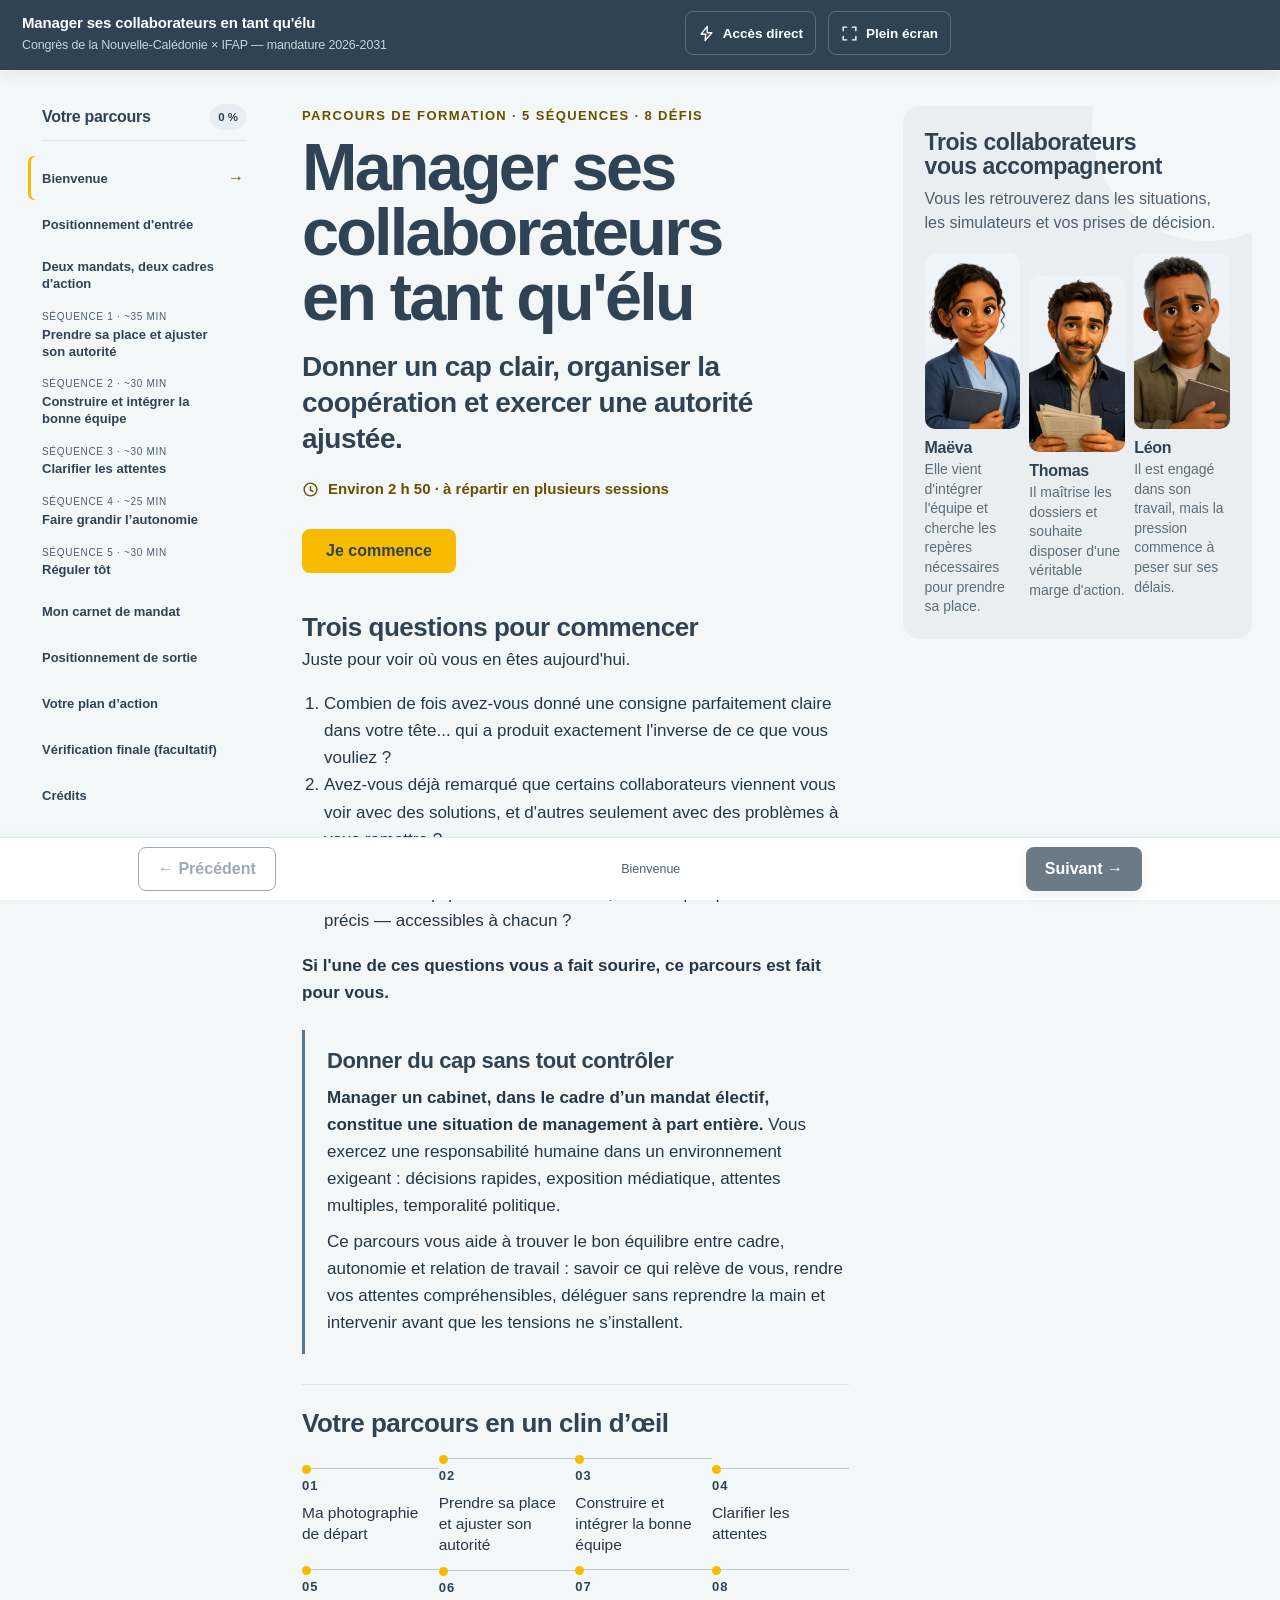
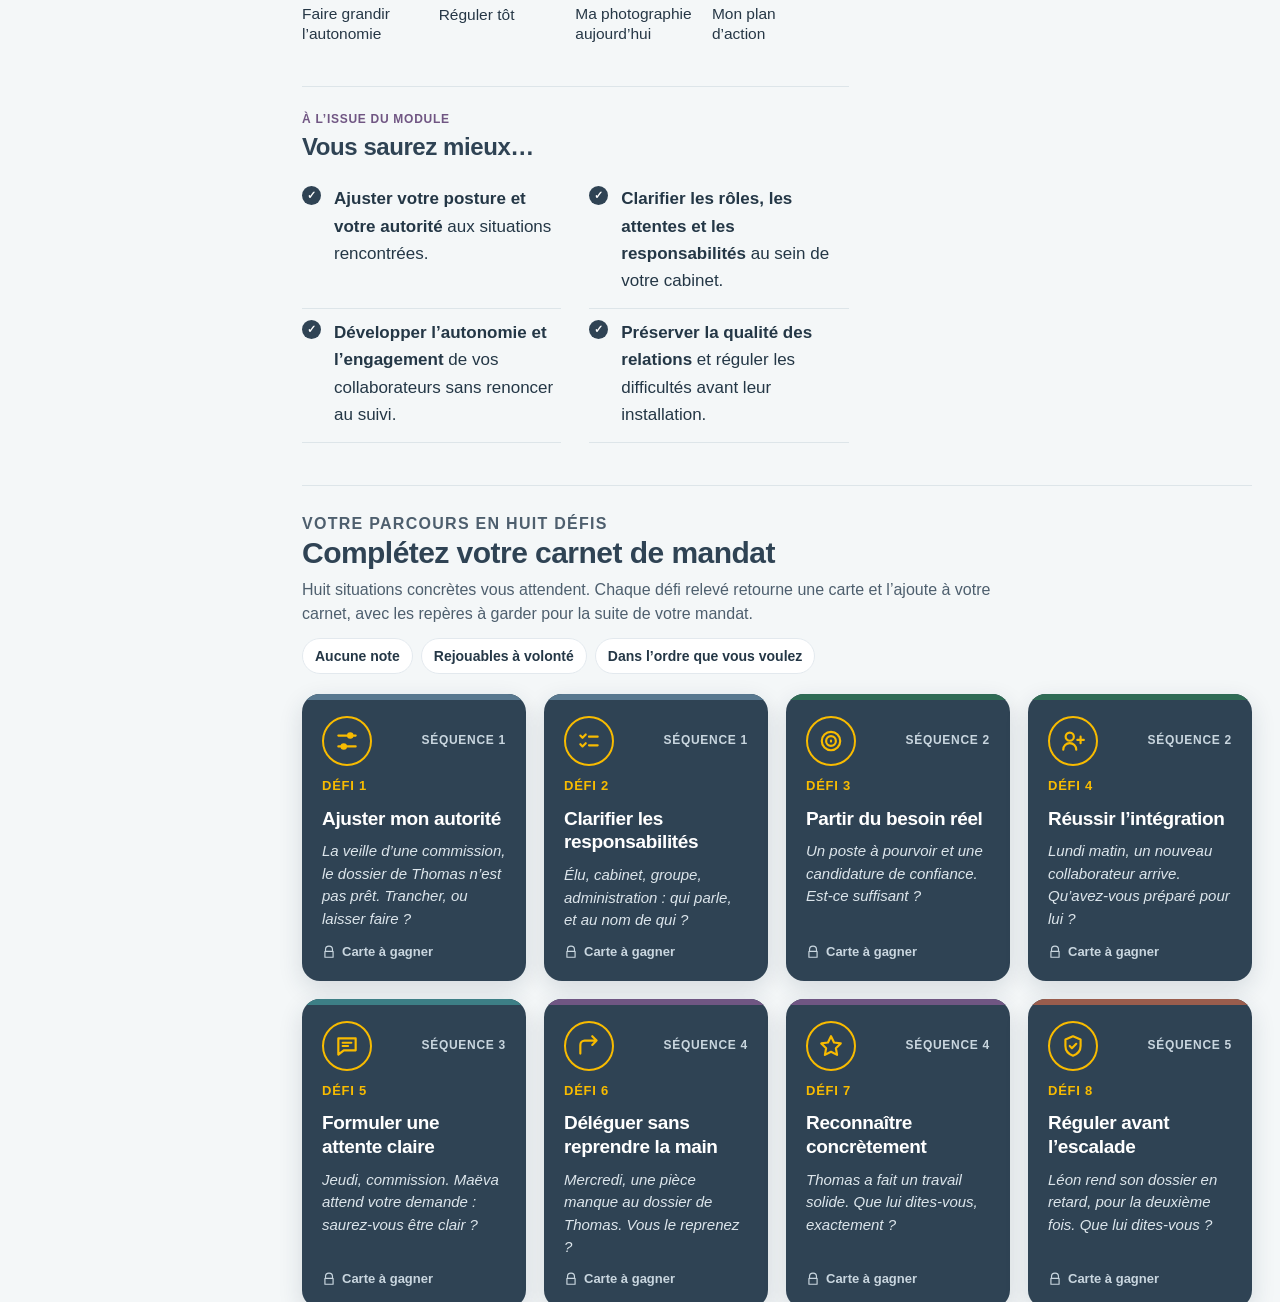
==== commit a0720339: "Update index.html" ====
--- a/index.html
+++ b/index.html
@@ -1,8050 +1,11 @@
-<!DOCTYPE html>
-
+<!doctype html>
 <html lang="fr">
 <head>
-<meta charset="utf-8"/>
-<meta content="width=device-width, initial-scale=1.0" name="viewport"/>
-<title>Manager ses collaborateurs en tant qu'élu — Congrès × IFAP</title>
-<!-- CANDIDAT UX18I-T — Lot T : défis en « carnet de mandat » (accueil et tableau de bord). -->
-<!-- CANDIDAT UX18I-S — bandeau d’ouverture S1 dédié (Thomas). -->
-<!-- CANDIDAT UX18I-R — Lot R : finitions P2 (plan d’action, menu, pastilles, cadrage S1). -->
-<!-- CANDIDAT UX18I-Q — Lot Q : positionnement de sortie allégé et corrections P1. -->
-<!-- CANDIDAT UX18I-P — Lot P : correctifs P0 (complétion, caractères parasites, navigation unique). -->
-<!-- CANDIDAT UX18I-O — Lot O : guide retravaillé, quatre postures (explique, questionne, alerte, félicite). -->
-<!-- CANDIDAT UX18I-N — Lot N : simulateurs v2 sur S3 et S4 ; écrans « conséquences » intégrés. -->
-<!-- CANDIDAT UX18I-M — Lot M : prototype simulateur v2 sur S5 (Léon). -->
-<!-- CANDIDAT UX18I-L — Lot L : fusion d’écrans (75 → 62), contenus secondaires repliés, situations supplémentaires facultatives, accueil allégé, durées réestimées (~3 h). -->
-<!-- CANDIDAT UX18I-K — Lot K : allègement (défis resserrés, repères de recherche en « En bref », incises supprimées) et contrastes. -->
-<!-- CANDIDAT UX18I-J — Lot J : cohérence globale (8 écrans repères identiques par séquence, chemin de séquence, sommaire local) et présentation premium des apports. -->
-<!-- CANDIDAT UX18I-I — Lot I : nouveaux visuels (pastille Thomas S1, pastille Maëva S2, 4 bandeaux de situation illustrés). -->
-<!-- CANDIDAT UX18I-H — Lot H : portraits de Léon apaisés en S2/S5, visuels des écrans s1-01d0 et s5-02b. -->
-<!-- CANDIDAT UX18I-G — Lot G : réintégration du corpus dans l’ensemble du module (apports, références, mises en situation) sur UX18I-F. -->
-<!-- CANDIDAT UX18I-F — Lot F : réintégration du corpus S2 au mot près (MGT-40, MGT-41) sur UX18I-BE. -->
-<!-- CANDIDAT UX18I-BE — 1er octobre 2026 — Lots B (personnages) et E (interactions) appliqués sur UX18I-C. Deltas rattachés à MGT-07, 08, 16, 17, 19, 30, 31, 32, 34, 35, 36, 37, 38, 39, 51. -->
-<!-- CANDIDAT UX18I-C — 1er octobre 2026 — Lot C (grammaire commune) appliqué sur UX18I-D. Deltas rattachés à MGT-09, 13, 14, 20–25, 28, 45, 49, 50, 52, 57 + H-02 à H-05, H-08. -->
-<!-- CANDIDAT UX18I-D — 1er octobre 2026 — Lot D (premiumisation CSS sans refonte) appliqué sur UX18I-A. Couche <style id="ux18i-lot-d"> + 2 retouches HTML. Deltas rattachés à H-01 (§7), MGT-01, 02, 15, 18, 46. -->
-<!-- CANDIDAT UX18I-A — 1er octobre 2026 — Lot A du cahier des charges d’évolution v1.0 (nettoyage des fuites de production et sources). Base gelée : UX18I_ACCESSIBILITE_OK (SHA-256 archive 638a7386…329f). Deltas rattachés à MGT-10, 11, 12, 42, 43, 47, 53 ; détail dans le rapport de delta. -->
-<!--
-================================================================================
-  MODULE — MANAGER SES COLLABORATEURS EN TANT QU'ÉLU
-  Congrès de la Nouvelle-Calédonie × IFAP — mandature 2026-2031
-  Référence d’origine V10 — 24 août 2026.
-  CANDIDAT UX18G — embellissement visuel + plan d’action imprimable — 14 septembre 2026.
-  Lot 9C : identité pédagogique, grammaire UX et accès aux ressources
-  Marie-Noëlle, sans modification du noyau de navigation.
-  Empreinte SHA-256 de l’index de référence :
-  5653e279adb5aade0eba81c2ec5126a011792228972d4642945e9f3972cf2f93
-
-  La référence V10 reste gelée dans index_REFERENCE_V10.html. Cette copie
-  applique le lot 9A : conformité des règles de collecte et de persistance
-  (R15/R27 + spécification gabarit §1.3 et §1.7).
-
-  BÂTI SUR GABARIT NOYAU v1.6 (gabarit_noyau_v1_6.html). La V10 de
-  référence le reprenait à l'identique (tokens, châssis, SCORM, positionnement ipsatif, modale
-  générique, appariement, ordonnancement, tableau à révélation). Conformément
-  à la règle de hiérarchie (§1, rang 6) et au principe de gel de version
-  (spécification §4.1), LE NOYAU N'AVAIT PAS ÉTÉ MODIFIÉ DANS LA V10 DE RÉFÉRENCE.
-  Dans cette copie de travail, le lot 9A a d’abord corrigé les points techniques
-  de collecte/persistance non conformes aux documents supérieurs. Le lot 9B
-  reprend ensuite le contenu et le cheminement pédagogique à partir des retours
-  de Marie-Noëlle, sans modifier la référence V10 gelée. Les couches
-  « bibliothèque » (composants CSS/JS préfixés mgt-) et « pédagogie »
-  (contenu du module) ont été ajoutées, aux emplacements que le noyau prévoit
-  (slots data-slot, écrans insérés entre g-pre et g-eval).
-
-  ── CE QUI EST REPRIS DU GABARIT NOYAU (hors corrections 9A documentées) ──
-  · Tokens de la charte graphique (palette Congrès, Arial, espacements).
-  · Châssis technique : routeur, sommaire, barre de progression, plein écran,
-    modale générique accessible, navigation clavier, reprise de session.
-  · Couche SCORM 1.2 en liste blanche stricte (aucun score, aucune note).
-  · Positionnement ipsatif en 3 temps (entrée / sortie / rétrospectif) sur
-    6 (ici 8) items, avec delta affiché en clôture — mécanique inchangée.
-  · Bibliothèque générique : options/feedback (QCM), tableau à révélation,
-    GABARIT.appariement() (tap-to-assign), GABARIT.ordonner() (tri par
-    boutons ↑/↓), stepper à pastilles (step-pill).
-
-  ── CE QUI EST REPRIS DU PROTOTYPE « ACTION ADMINISTRATIVE »
-     (AA_prototype_html_v6_17.html), PAR IMITATION DE PATTERN (pas par copie
-     de code module, puisque la structure narrative n'entre jamais dans le
-     noyau — spécification §3) ──
-  · Le patron de décision à embranchements avec rejeu (« Explorer une autre
-    option ») de la fonction scenario() d'AA → repris ici sous
-    choixUnique(), utilisé pour les 3 situations d'ouverture de séquence
-    (S1-01, S4-03) et les QCM à nuance (S2-04, S4-05, repérage E04).
-  · Le patron de stepper de quiz à pastilles, une question à la fois avec
-    mélange des options et bilan final (S4 « Les sept questions » chez AA)
-    → repris ici sous quizStepper(), utilisé pour les 5 quiz de séquence
-    (S1-05, S2-05, S3-06, S4-07, S5-07) et le récapitulatif de g-eval.
-  · Le composant media-slot du noyau (déjà présent dans gabarit_noyau) est
-    repris tel quel pour tous les emplacements vidéo/photo/HTML prévus au
-    plan médias (§12 du scénario) : aucun média n'est simulé, chaque
-    emplacement est balisé et nommé (MGT-…) pour la production ultérieure.
-  · Le principe des « écrans-cadres figés » (g-contrat, g-pre, g-eval,
-    g-post, g-satisf, g-fin) et l'usage exclusif des classes sémantiques du
-    noyau (.g-consigne, .g-repere, .g-bon-reflexe, .g-alerte-juridique,
-    .g-guidance, .g-apport) sont conservés à l'identique de la pratique AA.
-
-  ── ADAPTATIONS ASSUMÉES ET À ARBITRER (transparence, cf. RÈGLE_hiérarchie) ──
-  1. Le scénario (§2, E03) prévoit 3 niveaux de réponse au positionnement
-     (« déjà solide / en développement / je souhaite le travailler »). Le
-     moteur du noyau encode 4 niveaux fixes (Pas du tout/Plutôt non/Plutôt
-     oui/Tout à fait), et le noyau est gelé : ce prototype utilise donc
-     l'échelle à 4 niveaux du noyau. Écart à signaler en comité — H5/H6.
-  2. Le scénario ne prévoit pas d'évaluation finale centralisée : les 5 quiz
-     sont distribués en fin de chaque séquence. L'écran g-eval, obligatoire
-     dans le noyau, est ici employé comme RÉCAPITULATIF TRANSVERSAL (une
-     question par séquence, reprise de la banque §9) plutôt que comme un
-     6ᵉ quiz supplémentaire — à valider : conserver, alléger ou vider ce
-     récapitulatif au profit d'un simple message de transition.
-  3. S6-01 (« Avec le recul ») est directement porté par les écrans noyau
-     g-post + g-retro-bloc (mêmes 8 items qu'à l'entrée). S6-02 à S6-05
-     (delta, maintenir/faire évoluer/expérimenter, 3 engagements, feuille de
-     route) sont repliés dans le slot libre data-slot="fin" de l'écran de
-     clôture g-fin, qui est explicitement prévu en « forme libre » par la
-     spécification (§6.3) — aucun écran noyau n'a été ajouté ni déplacé.
-  4. Les vidéos, photographies et schémas du plan médias (§12) sont tous en
-     l'état d'emplacement balisé (.media-slot), non produits à ce stade.
-
-  ── RETOUR MARC DU 20/08/2026 — INTÉGRÉ ──
-  · Les huit défis de l'écran d'accueil ne sont plus énumérotés (1—, 2—…) :
-    simple liste à puces.
-  5. Sommaire regroupé par séquence (voir commentaire au-dessus de
-     construireMenu() dans le script) : le sommaire n'affiche plus qu'une
-     entrée par séquence, avec l'intitulé officiel du scénario (§3 à §7) —
-     jamais les écrans/activités qui la composent. Inspiré du fonctionnement
-     d'« Action administrative » (un panneau = une séquence, sous-navigation
-     interne), mais implémenté ici comme un regroupement à l'affichage plutôt
-     qu'une fusion des 31 écrans en 5 panneaux : ORDRE, la navigation bas de
-     page, le calcul de complétion et le SCORM restent inchangés. À arbitrer :
-     si l'équipe souhaite à terme la structure AA « un panneau par séquence »
-     à part entière (sous-écrans + rituel interne), c'est une réécriture plus
-     profonde du routeur, hors périmètre de cette itération.
-
-  ── APPLICATION DE REGLES_UX_interface_modules_elus.md (R100-R108,
-     20/08/2026) — revue UX du même jour, transformée en règles puis
-     appliquée à ce prototype dans la foulée ──
-  · R100 : écran d'accueil replié — seuls titre/accroche/vidéo/CTA restent
-    visibles sans dépli ; défis, durée détaillée, confidentialité complète
-    et légende passent dans un <details> natif (#g-contrat-detail), une
-    mention de non-collecte courte restant visible avant le bouton.
-  · R101 : dev:false dans l'appel GABARIT.init() du module (le noyau gelé
-    garde dev:true comme valeur par défaut interne — non modifié, gel de
-    version — mais le module l'écrase à l'initialisation).
-  · R102/R103 : POSITION_SEQ et SEQ_DUREES ajoutés au script — repère
-    « Écran X sur Y » en bas de page, durée estimée par séquence au
-    sommaire.
-  · R104 : majBoutonSuivant() — le bouton Suivant reste cliquable en toutes
-    circonstances (aucun changement de la condition de disabled, position
-    dans ORDRE uniquement), un signal visuel discret (grisage + info-bulle
-    CSS) apparaît si l'écran courant n'est pas encore complété.
-  · R105 : convergence des libellés de bouton vers « Je valide… » /
-    « Je continue… » / « Je termine… ». Deux exceptions documentées et
-    volontaires : le bouton « Vérifier » de GABARIT.ordonner() et le bouton
-    « Je poursuis » d'evalTerminee() sont générés à l'intérieur du noyau
-    gelé (lignes < 1688, avant le `return{...}` de l'IIFE GABARIT) — non
-    modifiés pour respecter le gel de version. « Je commence » (accueil)
-    reste tel quel : une entrée dans le module n'est pas une simple
-    continuation.
-  · R106 : rendreJauges() (fonction simulateur) affiche désormais la valeur
-    chiffrée de chaque jauge et porte role="progressbar" + aria-valuenow/
-    min/max.
-  · R107 : les apports théoriques de plus de trois lignes mettent en
-    évidence leur phrase-clé (<strong>) plutôt qu'un bloc de texte continu.
-  · R108 : point de bascule de la mise en page (menu fixe → menu superposé)
-    relevé de 900 à 1100px, pour qu'un iPad en paysage (1024px CSS) bascule
-    en mise en page à une colonne plutôt que de garder le menu fixe.
-
-  ── IMAGES INTÉGRÉES DU 21/08/2026 ──
-  Les 5 images du plan médias (§12) ont été produites par Marc à partir des
-  prompts fournis (PROMPTS_IMAGES_MGT_v1.md) et sont intégrées ici en dur,
-  chacune remplaçant son .media-slot d'origine par une balise <img> :
-  MGT-IMG-ENTREES-SEQUENCES, MGT-IMG-CRISE-DOSSIER, MGT-IMG-SCENE-COMMISSION,
-  MGT-IMG-DOSSIER-TRAVAIL, MGT-IMG-DEUX-FAUTEUILS. Fichiers dans le
-  sous-dossier /media, à côté de ce HTML (convention retenue faute de
-  précédent dans les prototypes existants — à confirmer avant packaging
-  SCORM définitif). Recompressées à la livraison (qualité JPEG 82,
-  redimensionnées à 1400px de large max.) pour respecter le plafond de
-  200 Ko de R36 — poids d'origine 449 à 568 Ko, ramenés à 161-189 Ko.
-  Texte alternatif posé sur chacune conformément au texte fourni dans
-  PROMPTS_IMAGES_MGT_v1.md. Seul MGT-VIDEO-INTRO reste en .media-slot
-  (vidéo réelle, hors package par R36). Écart corrigé au passage : l'eyebrow
-  de g-contrat annonçait « 6 séquences », le module en compte 5 — corrigé.
-
-  À FAIRE AVANT VALIDATION HTML (checklist spécification §7) : retirer tout
-  bloc .a-fournir restant, tester au clavier et au lecteur d'écran,
-  tester la reprise de session. dev:false déjà appliqué (R101 ci-dessus).
-================================================================================
--->
-<style>
-/* ===== NOYAU · 1.1 — tokens de la charte, copiés tels quels ===== */
-:root {
-  /* ==================================================================
-     SYSTÈME DE TOKENS v2 — palette 11 rôles, typo 6 tailles.
-     Rôles canoniques d'abord ; les anciens noms sont conservés comme
-     ALIAS pour que les classes existantes héritent sans réécriture.
-     ================================================================== */
-  /* --- Neutres (5) · titre (1) --- */
-  --blanc:#FFFFFF; --page:#F7F9FB; --ligne:#E3E9EE; --texte-2:#647583; --encre:#263746;
-  --bleu-nuit:#2F4354;
-  /* --- Accent (rare) --- */
-  --or:#F8BB00; --or-survol:#E0A800; --or-texte:#6B4E00; --ivoire:#FFF8E3;
-  /* --- Sémantiques (état seulement) --- */
-  --succes:#2E7D52; --succes-fond:#E7F4EC; --erreur:#B4453A; --erreur-fond:#FBECEA;
-  /* --- Typographie — 6 tailles, 2 graisses --- */
-  --fs-legende:13px; --fs-corps:16px; --fs-sous:20px; --fs-section:26px; --fs-ecran:33px; --fs-accueil:42px;
-  --poids-normal:400; --poids-fort:600; --interligne:1.6;
-  --police:Arial,Helvetica,sans-serif;
-  /* --- Espace · rayons · ombre · mesure de lecture --- */
-  --sp-1:8px; --sp-2:16px; --sp-3:24px; --sp-4:40px;
-  --r-1:10px; --r-2:14px;
-  --ombre-carte:0 2px 10px rgba(35,55,70,.05);
-  --mesure:68ch;
-
-  /* --- Palette secondaire MGT : repérage pédagogique, issue des fiches --- */
-  --mgt-repere-1:#EAF1F5; --mgt-repere-2:#FFF7DF; --mgt-repere-3:#EAF4EF; --mgt-repere-4:#F1ECF6;
-  --mgt-accent-1:#58788F; --mgt-accent-2:#B68B00; --mgt-accent-3:#2F6B55; --mgt-accent-4:#705683;
-
-  /* --- ALIAS de compatibilité (anciens noms -> rôles) --- */
-  --cnc-or:var(--or); --cnc-or-fonce:var(--or-texte);
-  --cnc-gris:var(--texte-2); --cnc-gris-clair:var(--texte-2);
-  --bleu-ardoise:var(--bleu-nuit); --gris-doux:var(--texte-2); --bordure:var(--ligne);
-  --brume:var(--page); --info-fond:var(--page); --sable:var(--ivoire); --sable-bord:var(--or);
-  --fs-titre-module:var(--fs-ecran); --fs-titre-section:var(--fs-section);
-  --fs-titre-bloc:var(--fs-sous); --fs-texte:var(--fs-corps); --fs-petit:var(--fs-legende);
-  --espace-s:var(--sp-2); --espace-m:var(--sp-3); --espace-l:var(--sp-4);
-  --rayon:var(--r-1); --rayon-grand:var(--r-2);
-  --ombre:var(--ombre-carte); --ombre-forte:var(--ombre-carte);
-}
-*{box-sizing:border-box}html,body{margin:0;padding:0}
-body{font-family:var(--police);color:var(--encre);line-height:var(--interligne);font-size:var(--fs-corps);background:var(--page)}
-:focus-visible{outline:3px solid var(--bleu-ardoise);outline-offset:2px}
-@media (prefers-reduced-motion:reduce){*{animation:none!important;transition:none!important}}
-:fullscreen{background:var(--page);overflow:auto}
-::backdrop{background:var(--page)}
-
-/* ===== NOYAU · 1.4 — châssis (chrome, progression, navigation) ===== */
-.g-chrome{position:sticky;top:0;z-index:50;background:var(--bleu-nuit);color:var(--blanc);box-shadow:var(--ombre)}
-.g-chrome-inner{max-width:1440px;margin:0 auto;padding:10px 18px;display:flex;align-items:center;gap:14px;flex-wrap:wrap}
-.g-chrome .g-titre{font-weight:bold;font-size:15px;margin:0;flex:1 1 220px}
-.g-chrome .g-titre span{display:block;font-weight:normal;font-size:12.5px;color:#C6D3DD}
-.g-chrome-btn{background:transparent;color:var(--blanc);border:1.5px solid #5C7285;border-radius:7px;padding:7px 12px;font-family:var(--police);font-size:13.5px;font-weight:bold;cursor:pointer}
-.g-chrome-btn:hover{background:var(--bleu-nuit)}
-.g-progression{background:var(--bleu-nuit);height:8px;overflow:hidden}
-.g-progression .g-avancee{height:100%;width:0%;background:linear-gradient(90deg,var(--cnc-or),var(--or));transition:width .35s ease}
-.g-dev{background:var(--bleu-nuit);color:var(--or);font-size:12.5px;padding:6px 18px;text-align:center}
-
-.g-page{max-width:1440px;margin:0 auto;padding:26px 24px 120px}
-.g-layout{display:grid;grid-template-columns:280px minmax(0,980px);gap:28px;align-items:start;justify-content:center}
-.g-contenu{min-width:0;max-width:980px;width:100%}
-.panel{display:none}.panel.actif{display:block;animation:app .28s ease}
-@keyframes app{from{opacity:0;transform:translateY(6px)}to{opacity:1;transform:none}}
-.g-menu{display:block;position:sticky;top:86px;max-height:calc(100vh - 116px);max-height:calc(100dvh - 116px);overflow:auto;background:var(--blanc);border:1px solid var(--bordure);border-radius:var(--rayon-grand);box-shadow:var(--ombre);padding:18px 14px}
-.g-menu-head{display:flex;align-items:center;justify-content:space-between;gap:10px;margin:0 8px 12px}
-.g-menu-titre{font-size:18px;color:var(--bleu-nuit);margin:0}
-.g-menu-pct{flex:0 0 auto;padding:5px 9px;border-radius:999px;background:var(--info-fond);font-size:13px;font-weight:800;color:var(--bleu-nuit);white-space:nowrap}
-.g-menu ol{list-style:none;margin:0;padding:0}.g-menu li{margin:0 0 6px}
-.g-menu a{display:grid;grid-template-columns:minmax(0,1fr) 20px;gap:9px;align-items:center;min-height:48px;color:var(--gris-doux);cursor:pointer;text-decoration:none;border:0;border-radius:9px;padding:9px 10px;font-size:13.5px;line-height:1.25}
-.g-menu a:hover{background:var(--brume);color:var(--bleu-nuit)}
-.g-menu .g-menu-kicker{display:block;color:var(--gris-doux);font-size:10.5px;font-weight:400;letter-spacing:.35px;text-transform:uppercase;margin-bottom:3px}
-.g-menu .g-menu-libelle{display:block;color:var(--bleu-nuit);font-size:13.5px;font-weight:650;line-height:1.3}
-.g-menu .g-menu-statut{display:grid;place-items:center;width:20px;height:20px;font-size:16px;font-weight:bold}
-.g-menu li.est-termine a{background:transparent}
-.g-menu li.est-termine .g-menu-statut{color:var(--succes)}
-.g-menu li.est-actif a{background:var(--bleu-nuit);color:var(--blanc);box-shadow:inset 4px 0 0 var(--cnc-or)}
-.g-menu li.est-actif .g-menu-kicker{color:inherit;opacity:.8}
-.g-menu li.est-actif .g-menu-libelle{color:inherit}
-.g-menu li.est-actif .g-menu-statut{color:var(--cnc-or)}
-.g-menu li.est-a-venir a{color:var(--texte-2)}
-.g-menu-outils{border-top:1px solid var(--bordure);margin-top:14px;padding-top:14px}
-.g-menu-outils h3{font-size:14px;margin:0 0 8px;color:var(--bleu-nuit)}
-.g-menu-outils a{display:block;border:1px solid var(--bordure);padding:9px 10px;margin-top:7px;font-weight:bold}
-.g-menu-outils:empty{display:none}
-.g-chrome #g-btn-menu{display:none}
-.g-nav-bas{position:fixed;bottom:0;left:0;right:0;background:var(--blanc);border-top:1px solid var(--bordure);box-shadow:0 -3px 12px rgba(30,45,58,.07);z-index:40}
-.g-nav-bas-inner{max-width:980px;margin:0 auto;padding:12px 18px;display:flex;justify-content:space-between;gap:12px;align-items:center}
-.g-nav-bas .g-position{font-size:13px;color:var(--gris-doux)}
-/* R108 (REGLES_UX_interface_modules_elus.md) — bascule relevée de 900 à
-   1100px : un iPad en orientation paysage (1024px CSS) reste sous ce seuil
-   avec l'ancien réglage et gardait la mise en page « bureau » à deux
-   colonnes, trop resserrée pour le tri de cartes et les jauges de
-   simulateur. */
-@media(max-width:1100px){
- .g-page{padding-left:18px;padding-right:18px}.g-layout{display:block}.g-contenu{max-width:none}
- .g-chrome #g-btn-menu{display:inline-block}
- .g-menu{display:none;position:fixed;z-index:70;left:12px;right:12px;top:70px;max-height:calc(100vh - 92px);max-height:calc(100dvh - 92px)}
- .g-menu.ouvert{display:block}
-}
-@media(max-width:520px){.g-nav-bas .g-position{display:none}.g-nav-bas .btn{flex:1;text-align:center}}
-/* R104 — signal discret sur le bouton Suivant quand l'écran n'est pas complété */
-.g-btn-incomplet{opacity:.7;position:relative}
-.g-btn-incomplet:hover::after,.g-btn-incomplet:focus-visible::after{content:attr(data-tip);position:absolute;bottom:calc(100% + 9px);right:0;background:var(--bleu-nuit);color:var(--blanc);font-size:12.5px;font-weight:normal;padding:7px 11px;border-radius:6px;white-space:nowrap;box-shadow:var(--ombre);pointer-events:none}
-@media(max-width:520px){.g-btn-incomplet:hover::after,.g-btn-incomplet:focus-visible::after{white-space:normal;left:0;right:0;bottom:calc(100% + 9px);text-align:center}}
-
-/* ===== NOYAU — typographie & blocs génériques ===== */
-.eyebrow{color:var(--cnc-or-fonce);font-weight:bold;text-transform:uppercase;letter-spacing:.8px;font-size:var(--fs-petit);margin:0 0 6px}
-h1{font-size:var(--fs-titre-module);color:var(--bleu-nuit);line-height:1.2;margin:0 0 12px}
-h2{font-size:var(--fs-titre-section);color:var(--bleu-nuit);margin:var(--espace-l) 0 4px}
-h3{font-size:var(--fs-titre-bloc);color:var(--bleu-nuit);margin:var(--espace-m) 0 8px}
-p{margin:0 0 12px}.chapo{color:var(--gris-doux);font-size:16px}
-.hero{background:var(--bleu-nuit);border-radius:var(--rayon-grand);padding:36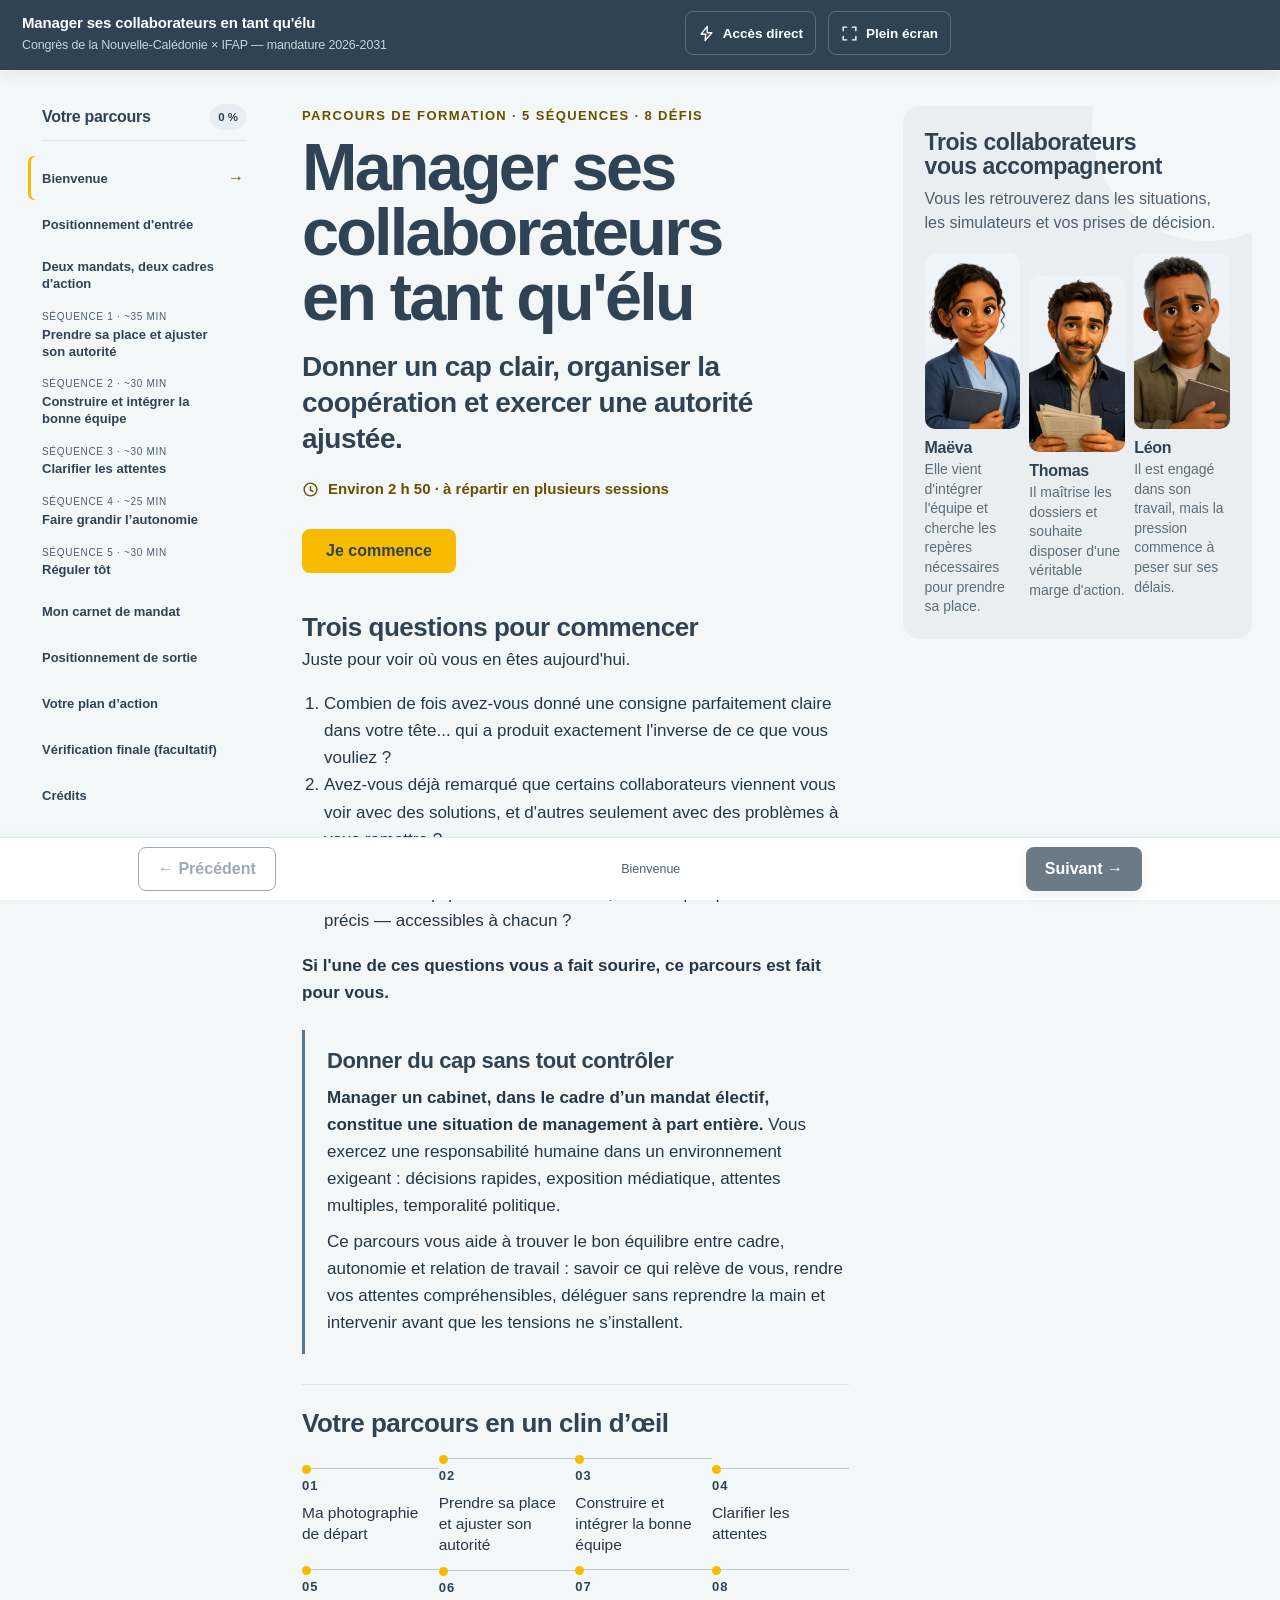
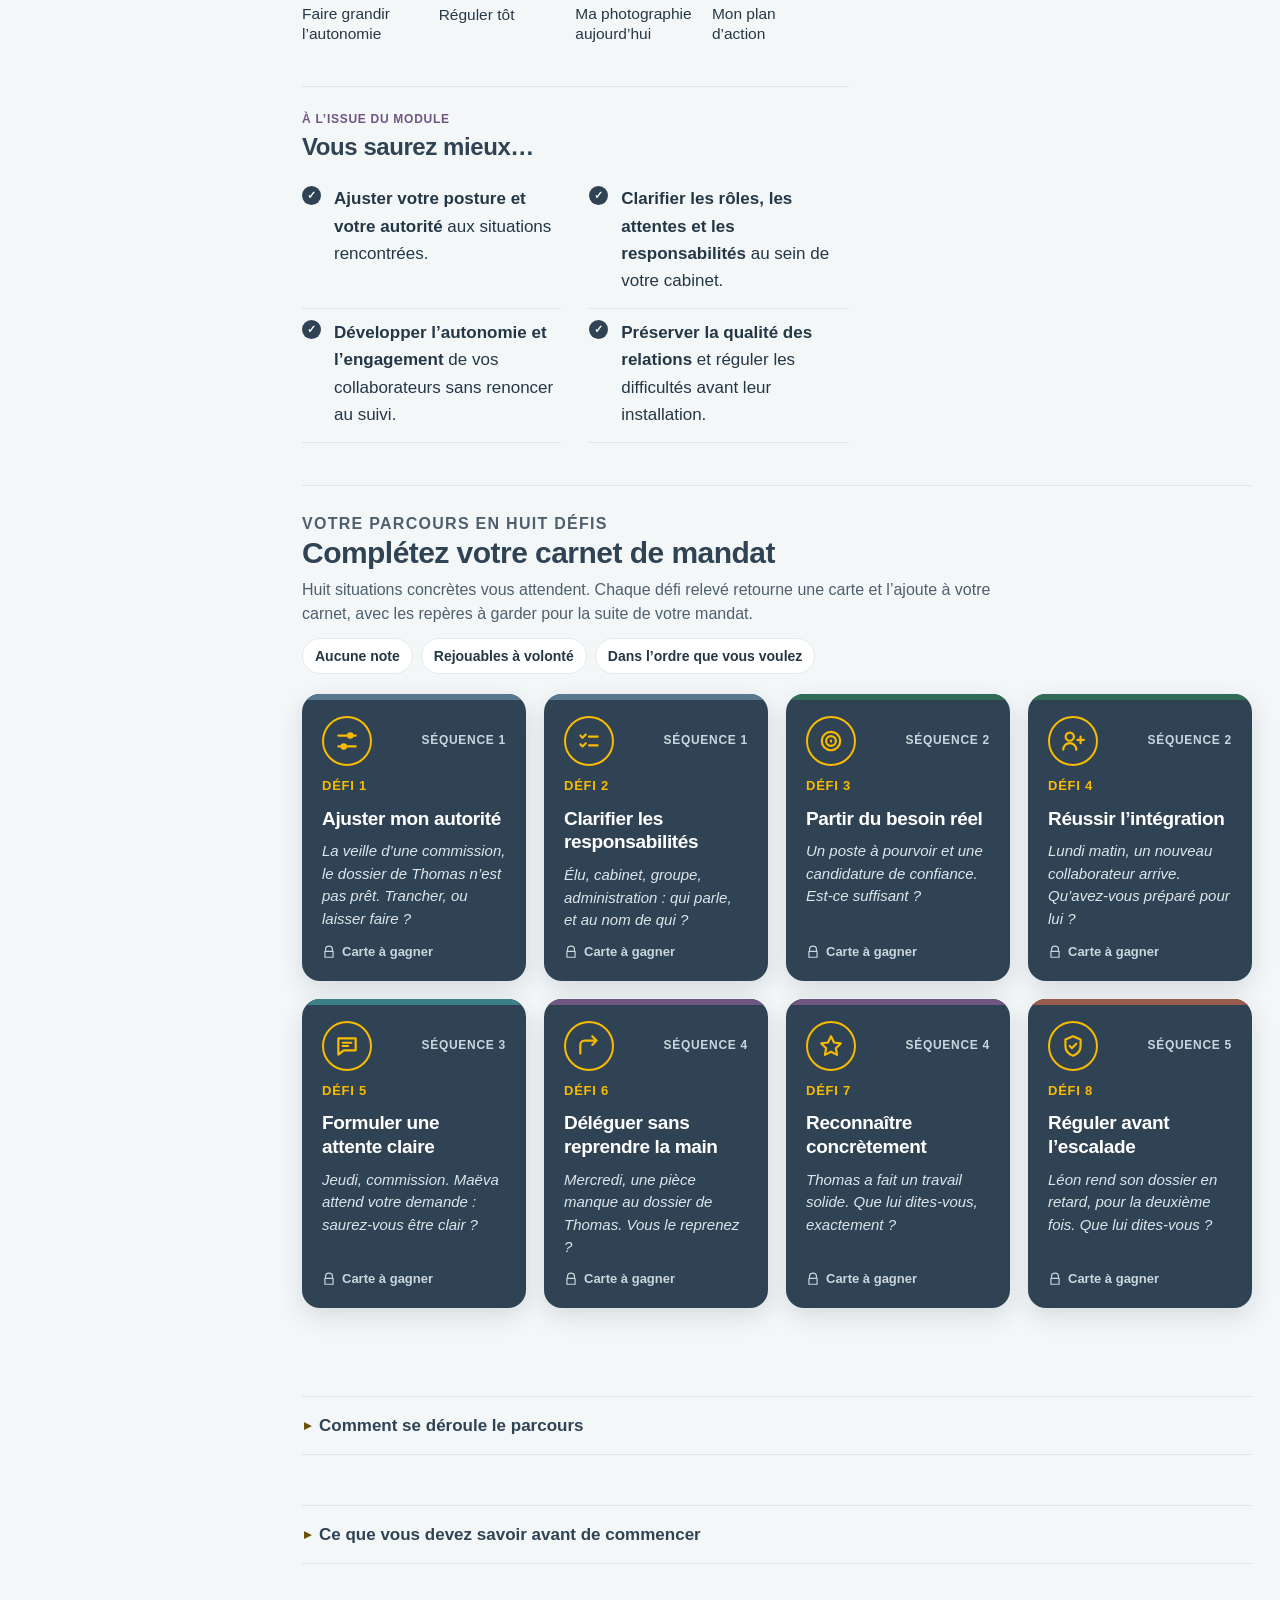
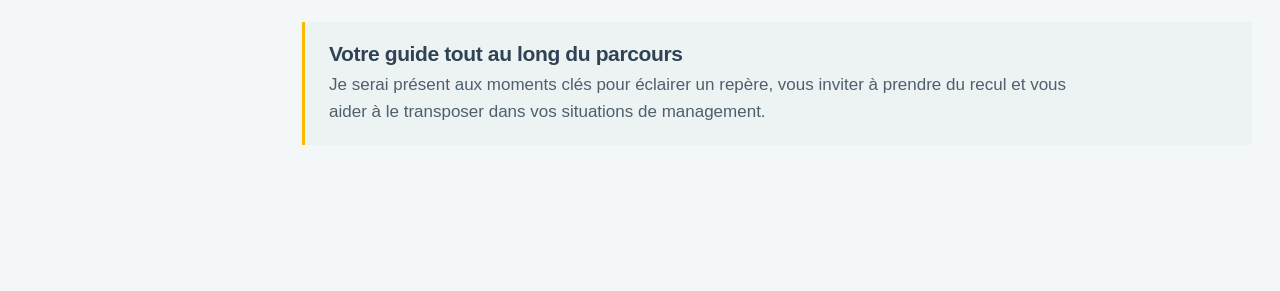
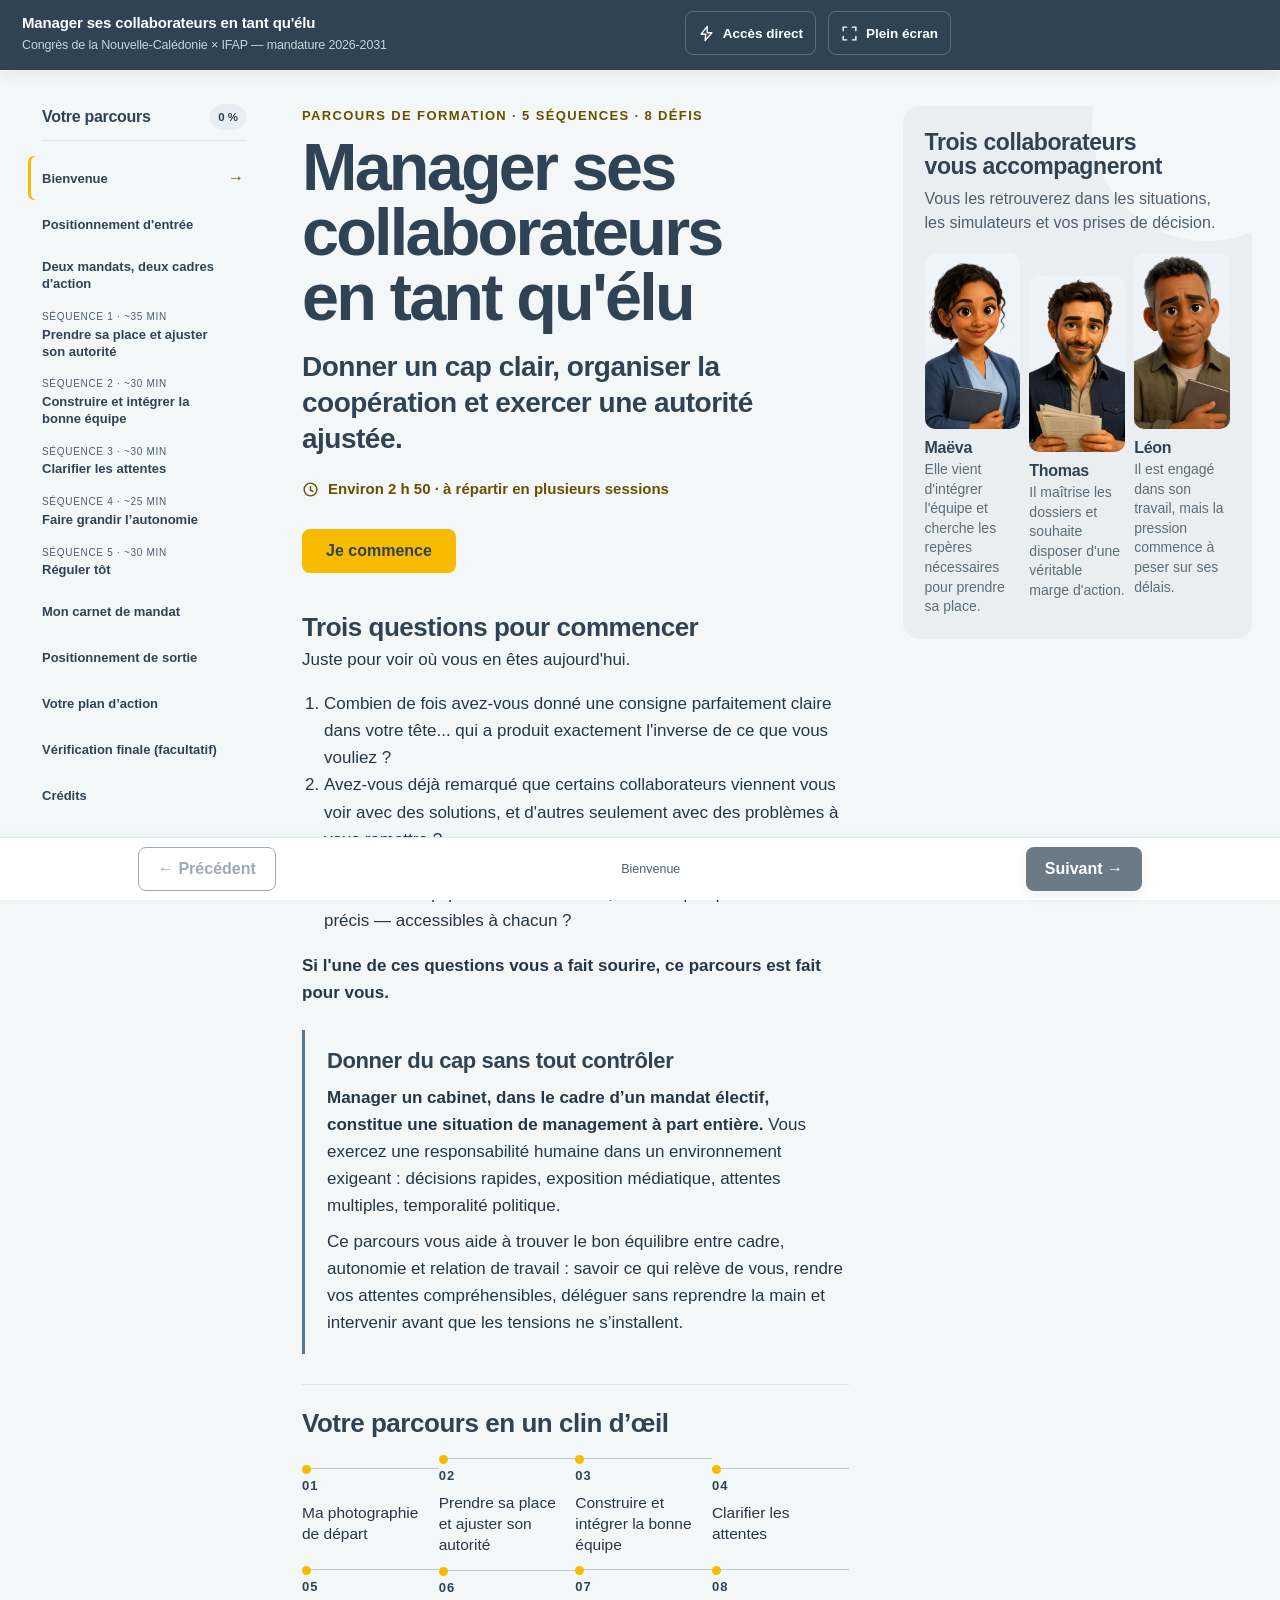
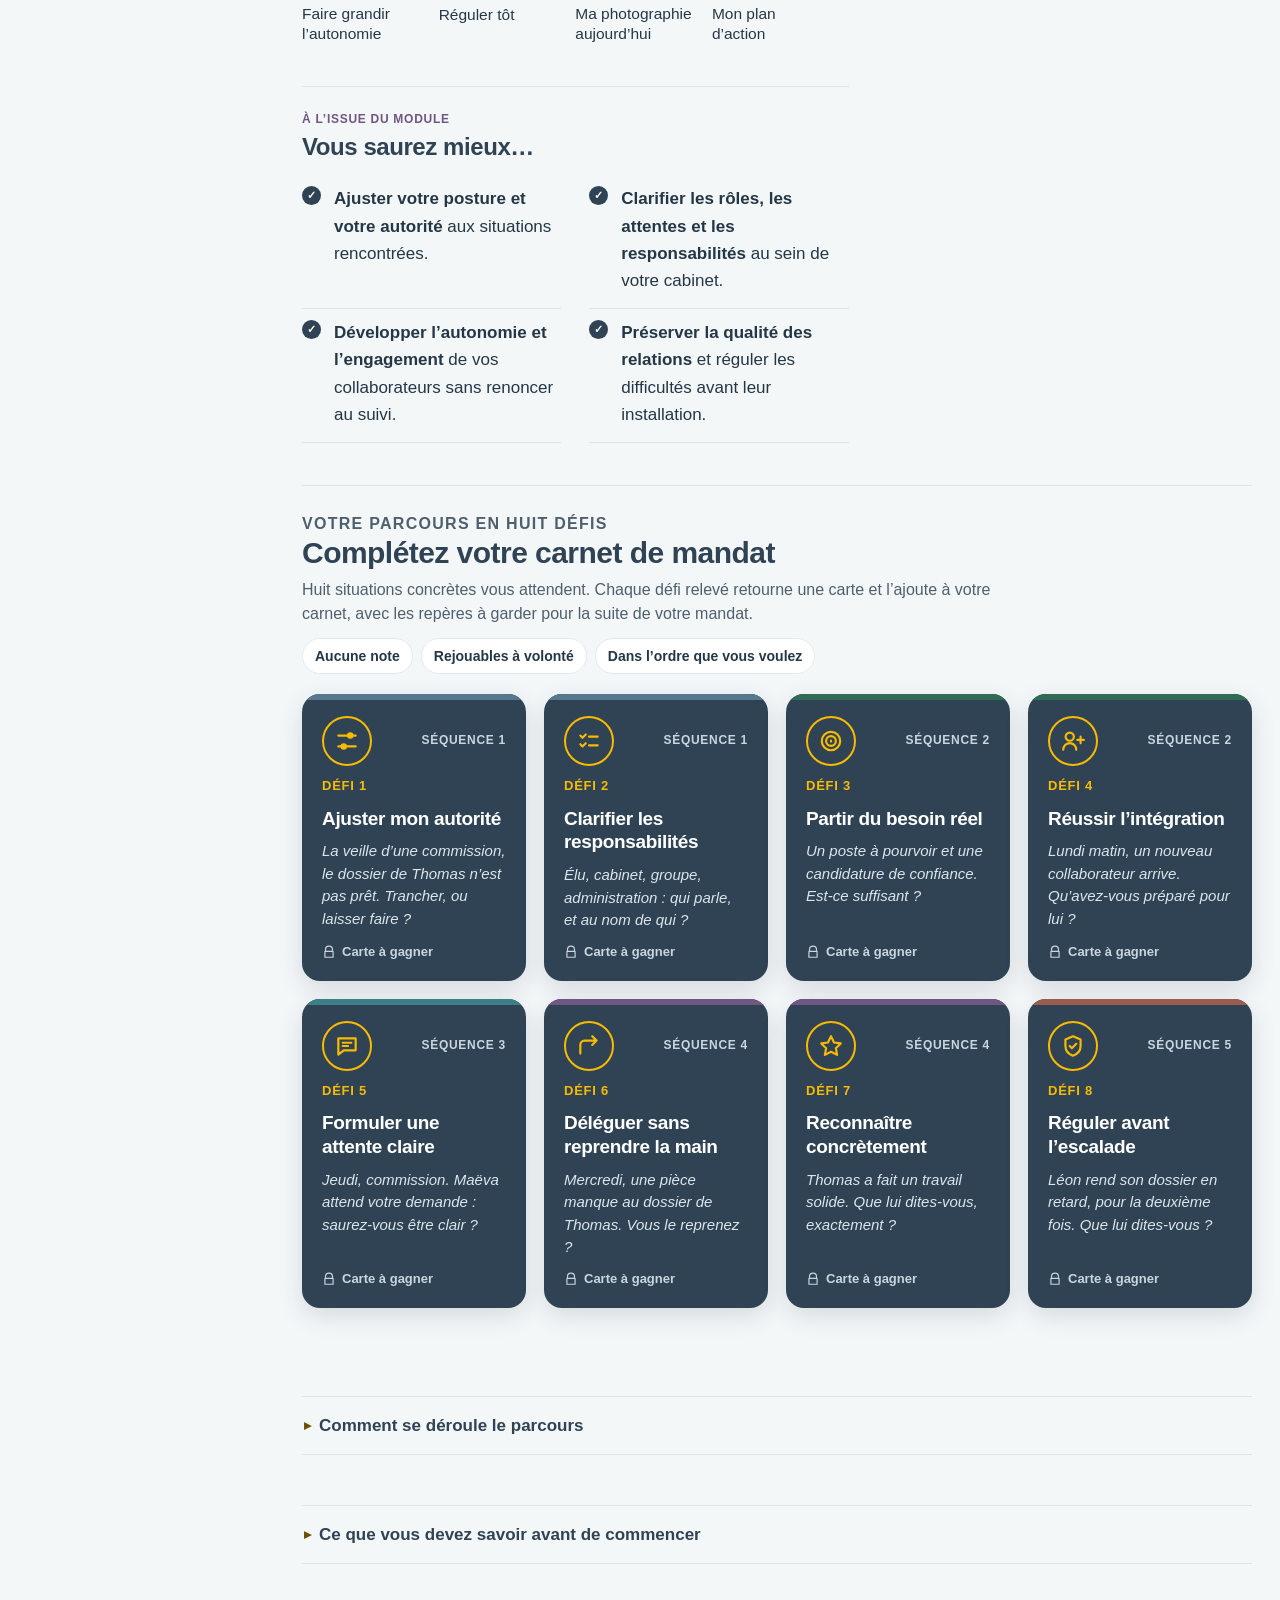
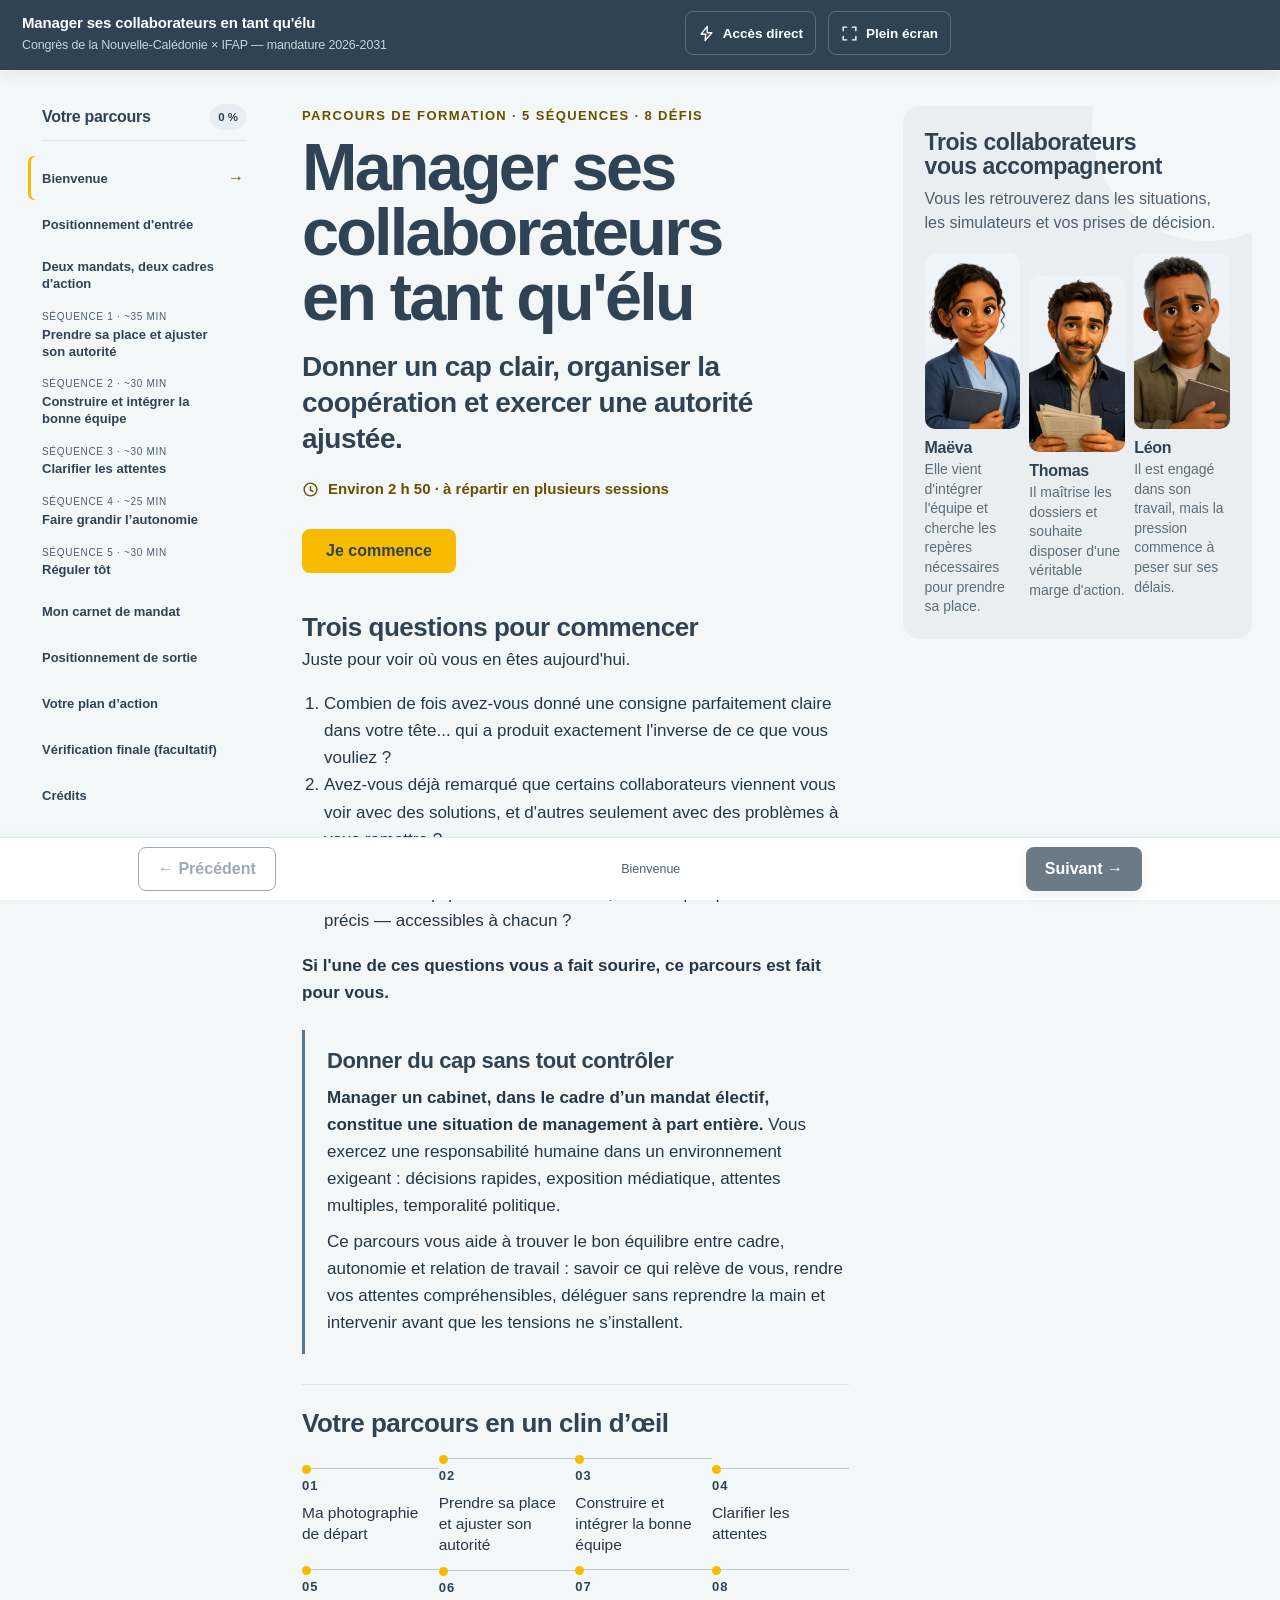
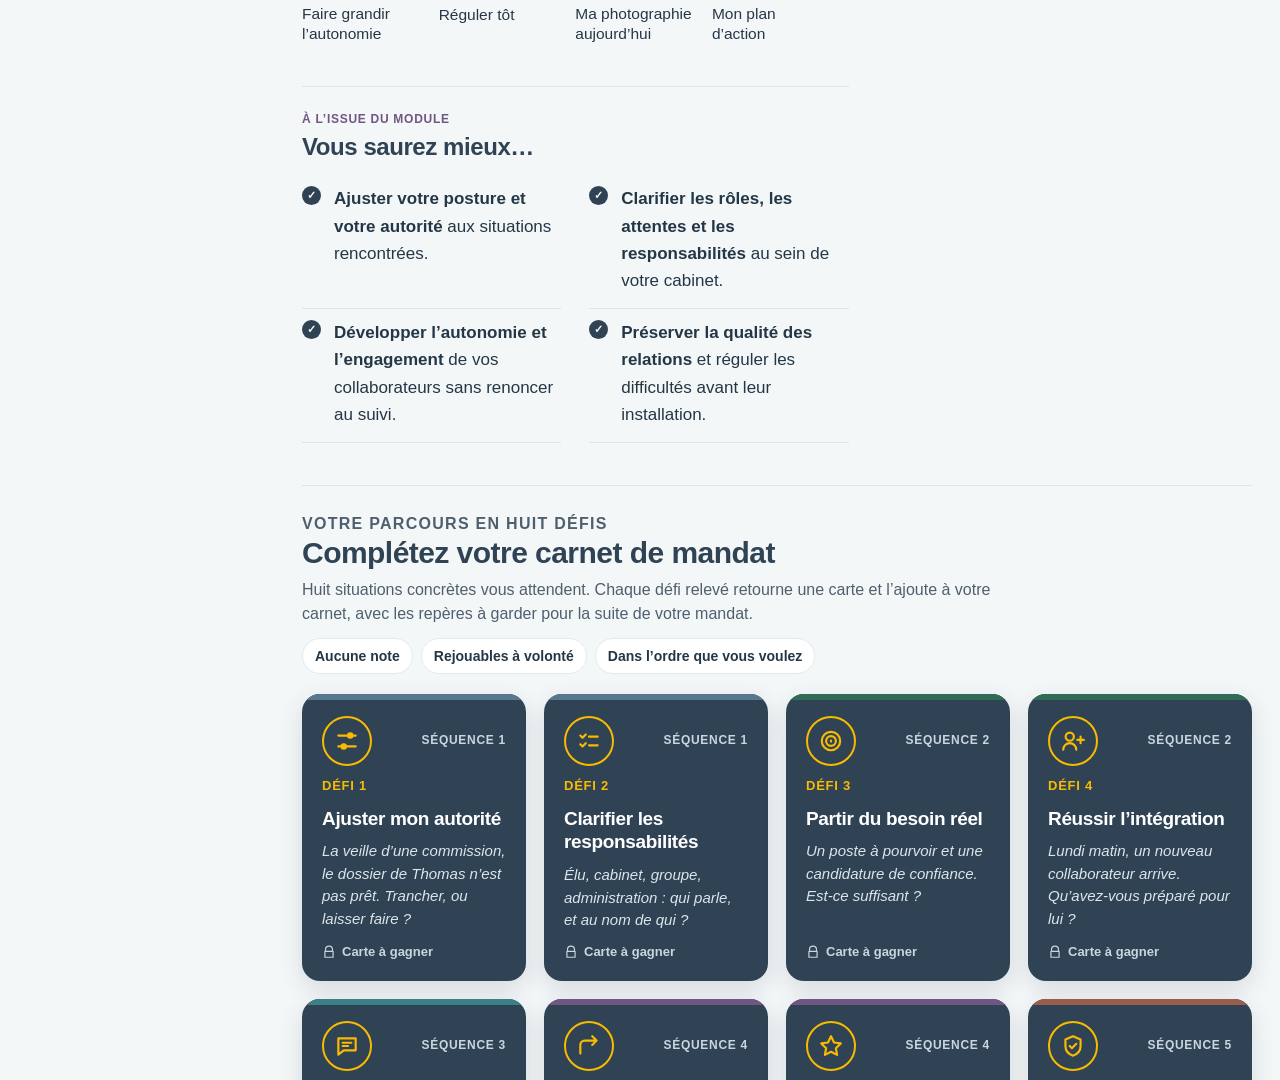
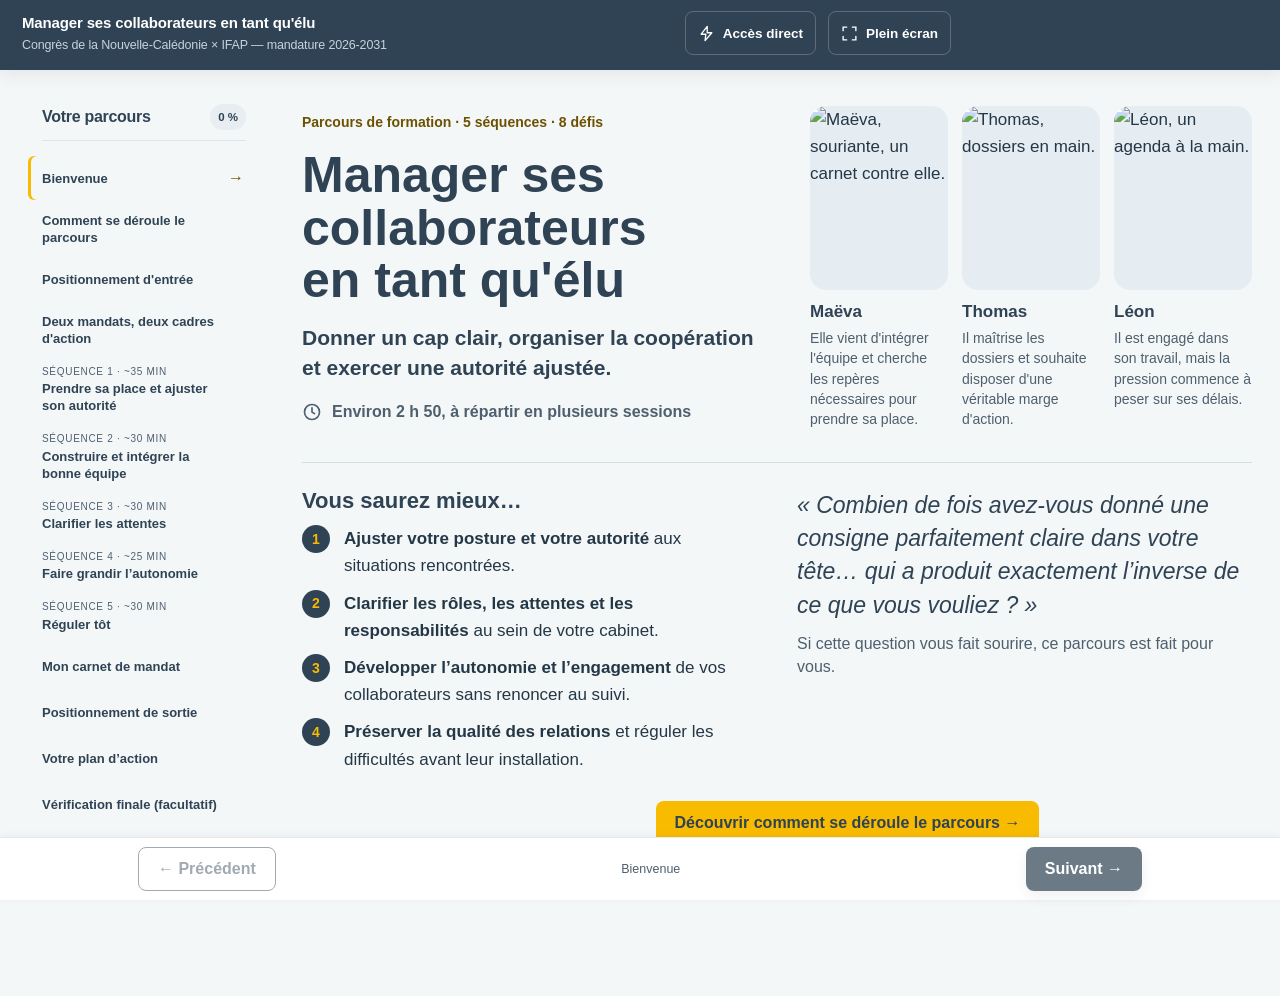
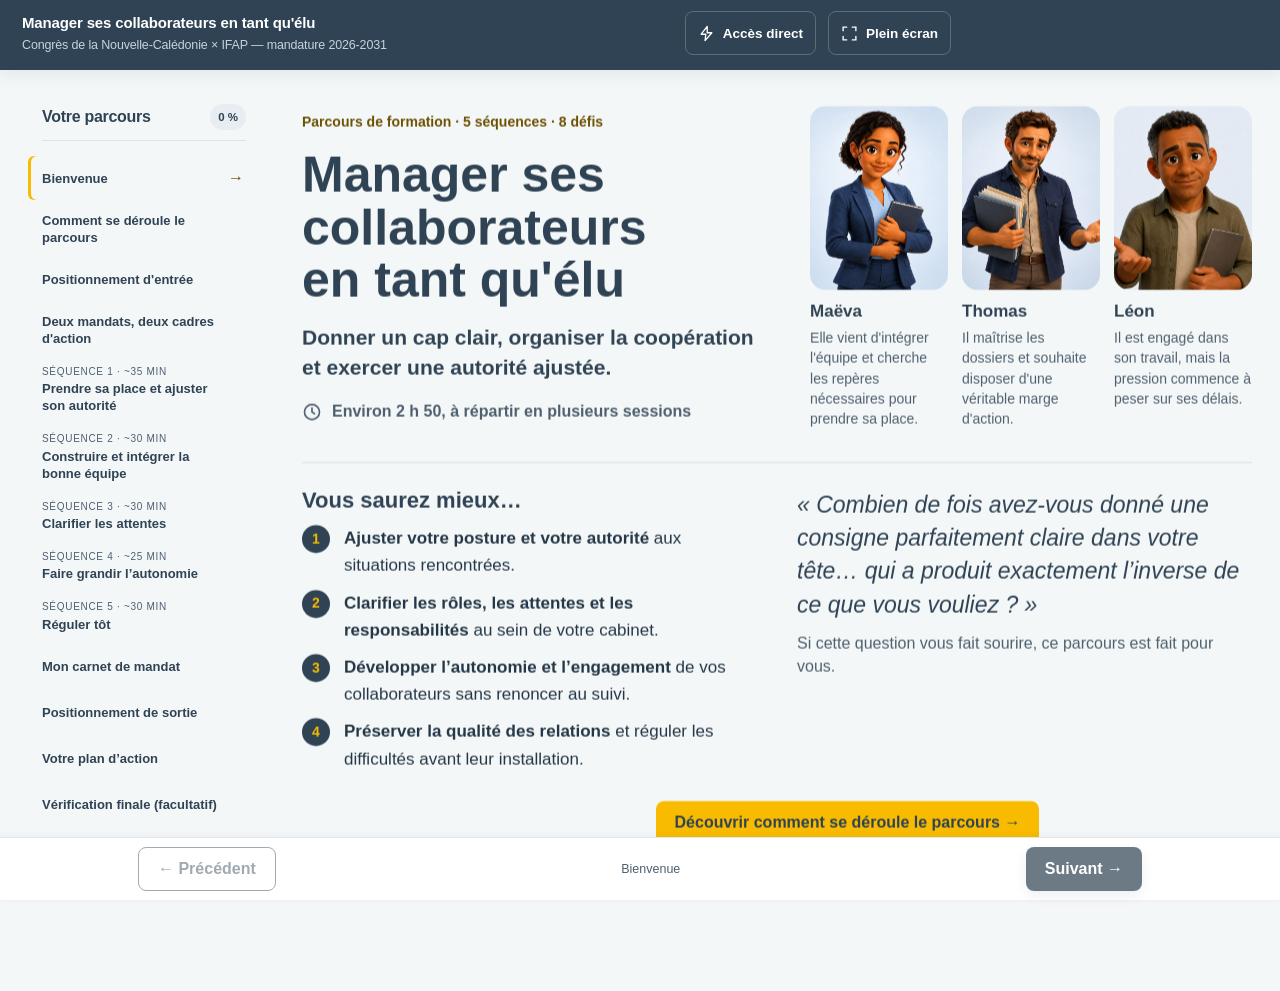
